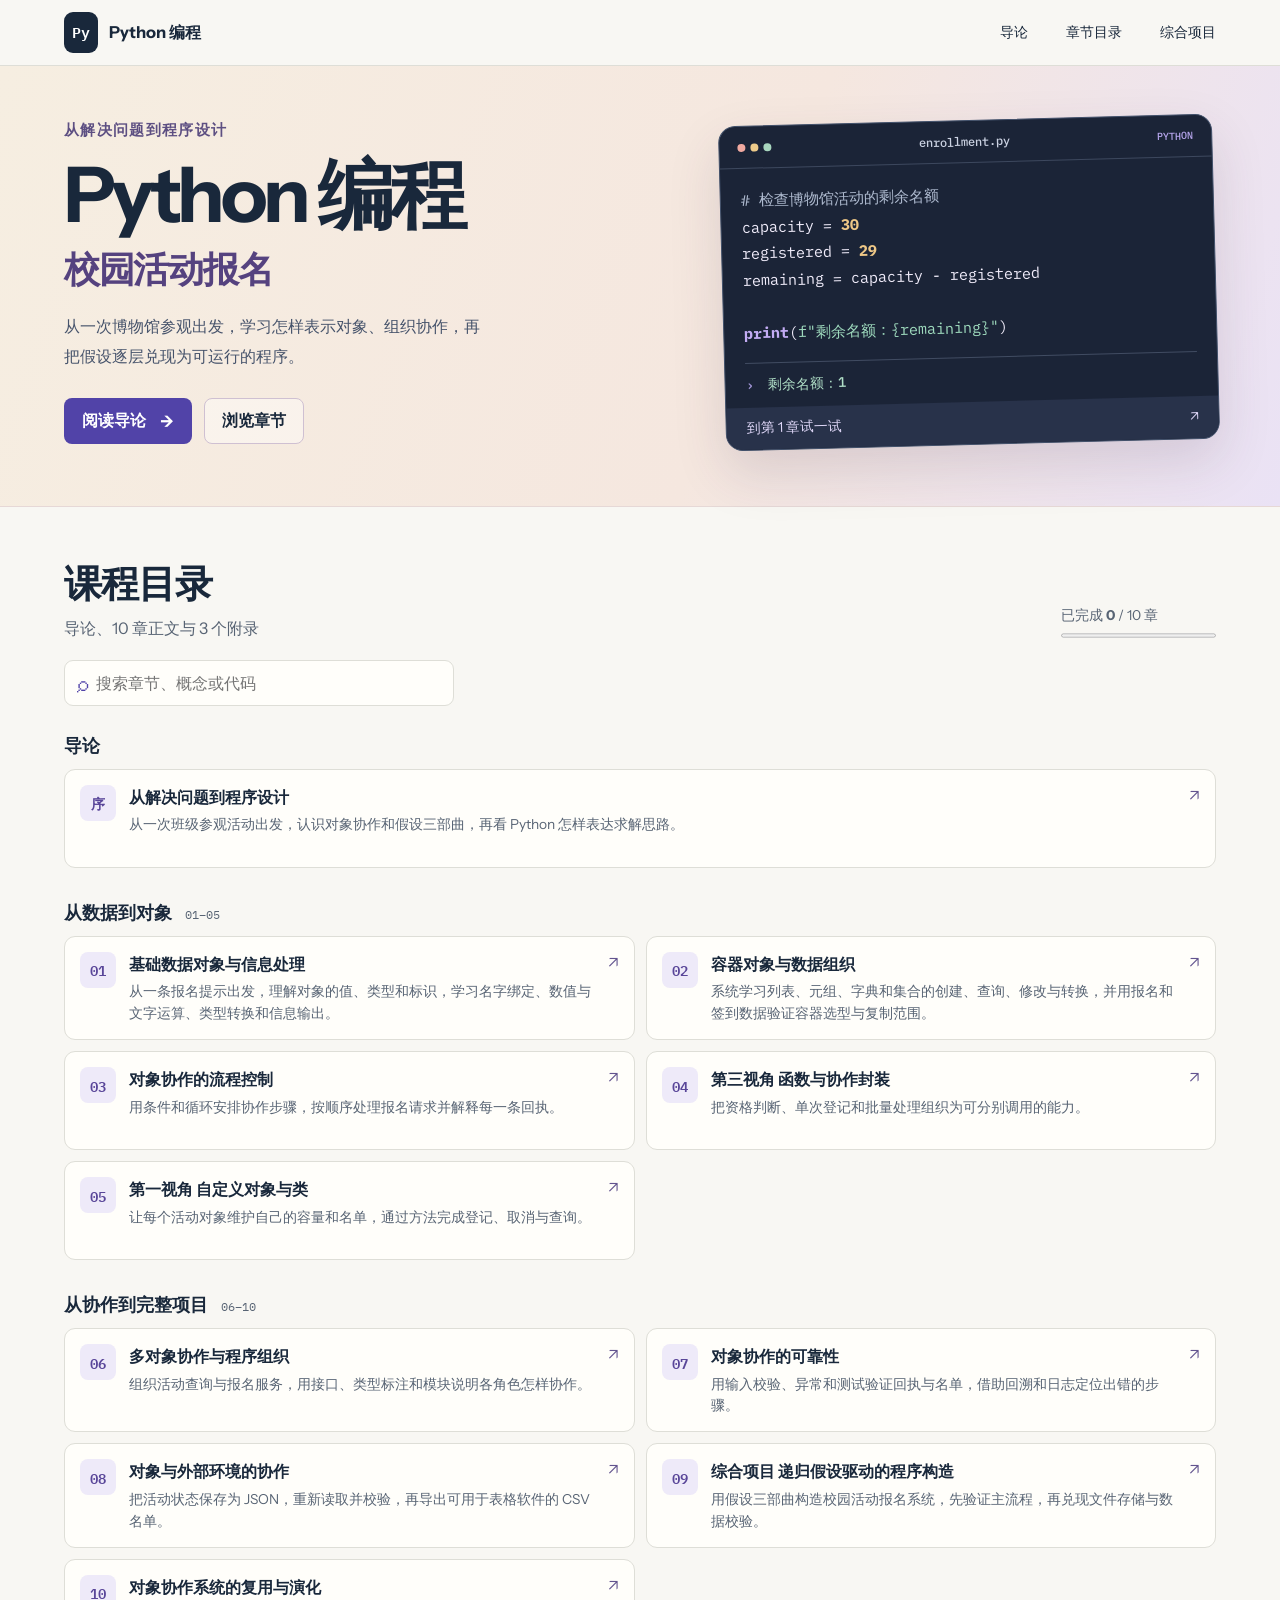
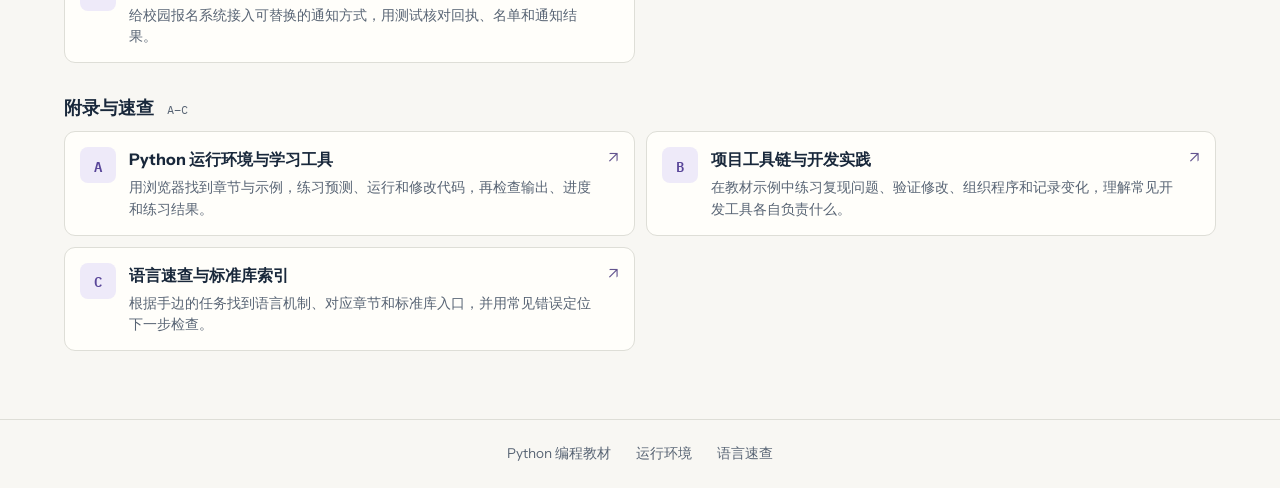
==== docs/index.html @ 1e1630b2 "在首页加入导论入口" ====
<!doctype html>
<html lang="zh-CN">
<head>
<meta charset="utf-8">
<meta name="viewport" content="width=device-width, initial-scale=1">
<meta name="color-scheme" content="light">
<meta name="description" content="以对象协作和假设三部曲为主线的 Python 编程教材。">
<title>Python 编程 · 从解决问题到程序设计</title>
<link rel="stylesheet" href="assets/style.css?v=a5fbf0c385da">
<script src="assets/site.js" defer></script>
</head>
<body class="home">
<a class="skip" href="#main">跳到正文</a>
<header class="topbar"><div class="top-inner">
<a class="brand" href="index.html"><span aria-hidden="true">Py</span> Python 编程</a>
<nav aria-label="主导航"><a href="chapter-00.html">导论</a><a href="index.html#catalog">章节目录</a><a href="chapter-09.html">综合项目</a></nav>
</div></header>

<main id="main">
<section class="hero">
 <div class="home-width hero-grid">
  <div>
   <p class="eyebrow">从解决问题到程序设计</p>
   <h1>Python 编程<span>校园活动报名</span></h1>
   <p class="hero-summary">从一次博物馆参观出发，学习怎样表示对象、组织协作，再把假设逐层兑现为可运行的程序。</p>
   <div class="hero-links"><a class="primary" href="chapter-00.html" data-resume>阅读导论 <span>→</span></a>
   <a class="secondary" href="#catalog">浏览章节</a></div>
  </div>
  <div class="terminal" aria-label="计算剩余名额的 Python 示例">
   <div class="terminal-bar"><span class="lights" aria-hidden="true"><i></i><i></i><i></i></span><span>enrollment.py</span><span>PYTHON</span></div>
   <div class="terminal-code"><pre><code><span class="code-comment"># 检查博物馆活动的剩余名额</span>
capacity = <b>30</b>
registered = <b>29</b>
remaining = capacity - registered

<strong>print</strong>(<em>f"剩余名额：{remaining}"</em>)</code></pre>
   <div class="terminal-output"><span>›</span> 剩余名额：1</div></div>
   <a href="chapter-01.html#section-10">到第 1 章试一试 <span>↗</span></a>
  </div>
 </div>
</section>
<section class="home-width catalog" id="catalog">
 <header class="catalog-head"><div><h2>课程目录</h2><p>导论、10 章正文与 3 个附录</p></div>
 <div class="progress" hidden><label for="course-progress">已完成 <b data-count>0</b> / 10 章</label>
 <progress id="course-progress" value="0" max="10"></progress></div></header>
 <label class="search" hidden><span aria-hidden="true">⌕</span><input type="search" placeholder="搜索章节、概念或代码" aria-label="搜索章节、概念或代码"></label>
 <p data-search-status role="status" hidden></p>
 <section class="catalog-group"><h3>导论</h3>
<a class="chapter-card" href="chapter-00.html" data-search="导论 导论 从解决问题到程序设计 从一次班级参观活动出发，认识对象协作和假设三部曲，再看 Python 怎样表达求解思路。  学习程序设计，是为了让计算机帮助我们解决问题。面对一项任务，人先确定目标、分析条件、想出办法。把这个办法写成计算机能够理解和执行的形式，就形成了程序。把求解思路转化为程序的过程，就是编程。  程序要告诉计算机处理什么信息、在什么条件下做什么、各项工作怎样衔接。理解这些需要，才能看出语言里的数据类型、判断、循环、函数和类各自解决什么问题。  ## 0.1 一次班级参观活动  ### 有了车辆，活动就能办成吗  一个班级准备组织 30 名同学去博物馆参观。组织者要统计参加人数、确认场馆预约、联系车辆和驾驶员，还要通知集合时间与地点。即使车已经订好，参加者没收到集合地点，活动也无法准时开始。先得到报名人数，才能提出座位需求。先确认预约和接送时间，才能发出最终通知。  从解决问题的角度看，世界由各种对象组成。要把活动办成，先找到合适的对象，再安排它们沟通协作。这里的“找到”也包括建立新的记录、制作工具或安排服务。  ```text 解决问题 = 找到合适的对象          + 安排对象之间的沟通协作 ```  ### 什么是对象  同学、驾驶员和车辆是对象，报名名单和行程表也可以作为对象处理。认识一个对象，可以问它提供什么信息、处于什么状态、能承担什么职责。车辆有座位数和可用状态，驾驶员能接送乘客，报名名单记录已确认参加的人。  对象需要描述到什么程度，取决于问题。组织一次参观时，可能只需记录车辆能坐几人。安排一个长期运营的车队时，还需要记录每辆车的位置和服务时间。  ### 从需要的结果反推对象  确定对象时，可以从最后要交出的结果往回问。要发参观通知，需要已经确认的时间与地点。时间来自场馆预约和接送安排，地点需要和驾驶员、参加者约定。只有把这些信息各自交给合适的角色，通知里的内容才有依据。  | 要得到的结果 | 需要哪些信息 | 可以交给谁 | | --- | --- | --- | | 确认有多少人出行 | 每位同学的报名结果 | 由报名记录保存，由组织者汇总 | | 确认车辆够用 | 人数、各车座位数和可用时段 | 向运输方取得安排，再由组织者核对 | | 完成点名 | 已确认的名单、到场反馈 | 由组织者按名单核对 |  可以把“报名记录”看作一种负责保存信息的对象，把驾驶员看作能执行接送的对象。对象的状态也会随工作发生改变，例如某人从“尚未确认”变为“已报名”。设计时要说明哪些事件会改变状态，以及状态改变后谁需要知道。  ### 沟通协作怎样发生  组织者询问同学是否参加，收到回复后汇总人数，再向运输方查询车辆。运输方反馈可用座位后，组织者就能决定是否需要调整安排。信息传递、工作请求和结果反馈把各个对象连接起来。描述协作时，要说明谁做什么、何时做、依据什么判断，以及得到结果后怎样继续。  一次询问通常包含需要传给对方的信息，以及希望对方交回的结果。比如向运输方查询时，需要给出人数和预约时间。得到的答复可能是可用车辆，也可能是时段不合适。前者可用来核对座位，后者则需要重新安排。先把结果如何推动下一步写出来，再决定由哪些对象完成具体工作。  ## 0.2 描述对象行为和协作的两种视角  ### 第一视角 从对象自身描述行为  从驾驶员的角度，可以把接送写成一个任务。四个编号步骤都属于这个任务。每个步骤的具体工作再缩进一级，异常反馈则属于执行接送时的条件分支。  ```text 任务：按约定完成乘客接送     1. 输入         1.1 接收集合地点、目的地、接送时间和乘客名单。     2. 处理：准备接送         2.1 检查车辆，确认行驶路线。     3. 处理：执行接送         3.1 按约定的时间和路线接送乘客。         3.2 如果途中出现异常：             3.2.1 及时向组织者反馈情况。     4. 输出结果         4.1 向组织者报告接送是否完成。 ```  这种从对象本身出发的描述叫第一视角。它关注对象收到哪些信息、怎样完成职责、交出什么结果。  ### 第三视角 从外部组织协作  从整个活动的角度，可以这样安排驾驶员、参加者和博物馆之间的配合。  ```text 任务：组织班级参观博物馆     1. 输入         1.1 收集同学的报名信息，取得场馆可预约时段。     2. 处理：确认车辆和参观时段         2.1 汇总报名名单，按人数向运输方查询座位。         2.2 如果座位不足，调整用车安排，再核对座位。         2.3 确认接送时间后，向博物馆确认预约。     3. 处理：通知并执行行程         3.1 向参加者通知集合时间和地点。         3.2 出发前按名单点名，请驾驶员按约定接送。         3.3 完成参观后再次点名，组织返程。     4. 输出结果         4.1 向班级报告参观和返程的完成情况。 ```  这种从外部使用对象能力、安排多个对象共同完成任务的描述叫第三视角。组织者需要知道驾驶员能否按时接送，以及如何取得确认。驾驶员则需要知道怎样完成接送。两种视角共同说明一项工作怎样办成。  ### 两种视角怎样对接  当组织者发出接送请求，整体安排只需说明交给驾驶员哪些信息、何时能得到确认。驾驶员负责检查车况、选择路线、报告完成情况。这两部分以同一项约定衔接。以后更换驾驶员，只要仍按同一约定提供接送和反馈，原来的活动安排就可以继续使用。  对象自身可以负责检查与自己有关的条件。例如，车辆的座位数由运输方确认。涉及多项条件的取舍则由组织者完成，例如比较预约时段、可用车辆和参加者的集合时间。看到一项工作时，可以先问它只涉及一个角色的职责，还是需要把几个角色的结果接起来。  ### 从生活中的求解到程序  如果让计算机协助报名和出行安排，需要描述名单、人数、时间和座位等对象，还要描述怎样检查名额、更新名单和生成通知。把这两部分写成计算机能执行的形式，就得到程序。本书把这种理解和构造程序的方式称为对象协作编程模型。  ```text 程序 = 对象 + 对象协作过程 ```  ## 0.3 假设三部曲  遇到一项暂时缺少的能力，只要眼下还用不到真实结果，就可以先大胆假设它可用。说清它会交回什么，再把预期结果交给后续步骤，先完成整体方案。等到需要真实结果时，再兑现假设。  ### 先排出参观日程  班级已经约好参观时段，车辆还没订好。组织者可以先用暂定的接送时间排日程，其他准备工作也就可以开始了。  ```text 任务：拟定班级参观日程     1. 输入：报名人数、场馆预约时段和用车要求。     2. 处理：先拟定日程         2.1 建立假设：能取得符合要求的接送服务，             并得到发车、到馆和返程时间。         2.2 使用假设：用暂定的发车时间安排集合，             再把到馆和返程时间与预约时段衔接，排出参观日程。     3. 处理：发正式通知前兑现假设         3.1 与运输方确认车辆和实际接送时间。         3.2 按确认的时间核对日程，必要时调整。     4. 输出结果：已确认的参观日程和接送安排。 ```  程序设计中的兑现也有几种做法。可以自己实现所需能力，请别人按约定实现，或使用语言及现有程序库提供的功能。无论用哪种做法，都要检查实际结果是否符合约定。  ### 什么时候应当兑现  “能得到合适的接送安排”是一个起点。把它写成可以检验的假设，还需要说明要提供什么条件、会交回什么信息。在这个例子里，提供报名人数和预约时段，得到暂定的发车、到馆和返程时间。用这些具体结果就能继续排出集合与参观日程。  日程草案允许暂定时间。准备发正式通知时，参加者将按通知行动，这时应拿到实际接送安排。如果运输方给出的到馆时间晚于预约时间，组织者就要重排日程，再决定是否能发布通知。程序也可以先用可预期的数据检查主流程，在结果需要保存或对外使用前验证真实的实现。  ### 兑现遇到新困难时再用一次三部曲  在步骤 3.1 确认用车时，如果一辆车坐不下全班、需要分乘两辆车，组织者就多了一项工作。可以把乘车分组作为子任务，用同样的方法处理。  ```text 子任务：确定乘车分组（步骤 3.1）     3.1.1 建立假设：能按车辆座位数，为两辆车各取得一份乘车名单。     3.1.2 使用假设：用两份暂定名单，分别拟定各车的接送安排。     3.1.3 兑现假设：分配乘客并核对座位，把确认的分组交回用车任务。 ```  分组落实后，组织者就能继续确认接送安排，再用确认的时间核对参观日程。把同一套方法用到子任务上，就是递归使用假设三部曲。  ## 0.4 用两条线索理解程序构造  对象协作模型帮助我们确定需要哪些对象、它们各自做什么，以及工作怎样衔接。假设三部曲帮助我们在某项能力暂时缺少时继续设计，并在适当的时候补上它。  在报名系统里，可以先约定能读到活动容量和报名名单，用这两项信息设计名额检查与登记流程。等到要处理真实记录时，可以借助 Python 标准库读取文件，再按约定交回数据。第 9 章会演示这个过程。  递归使用假设三部曲发生在设计过程中。递归函数则是运行中的函数再次调用自身。报名系统可以用前一种方式设计，再用普通调用和循环实现。  还可以用一条具体情形检查设计。例如，名单只剩一个名额，两条请求先后到达。第一条结果应当更新名单，第二条则要依据更新后的名单判断。能说出每一步取得什么、修改什么、交出什么，就可以进一步选用合适的语言机制。  ## 0.5 从描述需要出发认识 Python 的语言功能  ### 描述对象 从一个数据到一种角色  最先遇到的需要是表达信息。参加人数、票价、活动名称和报名是否成功具有不同含义。Python 提供整数、浮点数、布尔值和字符串来表示这些信息，也提供一种专门的值表示某项信息缺失。给对象绑定名字，便于在后续步骤中引用它。  记录多起来，就要把对象组织起来。列表适合按顺序保存名单，元组可以把固定的一组值放在一起，字典可以按学号查找成绩，集合便于判断成员和去重。选择哪种容器，取决于信息之间的关系和需要进行的操作。  活动、课程或订单有自己的状态和职责。Python 可以用类定义这类对象，用属性保存信息，用方法描述对象自身的行为。更大的结构由多个对象组合而成，例如订单包含多个商品条目。几个名字也可以指向同一个对象。理解这一点，有助于判断一处修改会怎样影响使用同一对象的其他地方。  ### 描述协作 从一次操作到完整流程  最简单的协作是取得信息、进行计算、请求某项工作，再使用它的结果。Python 用表达式和运算符描述计算，用属性访问和方法调用使用对象的信息与行为。普通函数可以从外部处理信息或组织多个对象协作。  任务遇到不同情形，就需要条件判断。比如报名已满时应拒绝新申请。任务要对一批对象重复处理，就需要循环和迭代。比如逐个核对名单。资格检查、费用结算和通知生成等工作会在多处用到，可以把它们写成独立的函数，约定接收什么、交回什么。  ### 组织、检验并扩展协作  对象和函数逐渐增多时，可以用模块和包组织相关能力，用接口约定说明各部分怎样配合。输入有误、文件打不开或外部服务暂时不可用时，可以用异常处理规定失败时的行为，再借助测试、调试和日志检验结果。文件读写、资源管理和数据交换格式则让程序能够与外部环境交换信息。  需要更换通知方式或增加活动类型时，可以用组合、继承、多态或协议复用和替换能力。需要同时等待多个外部操作时，还可以学习异步协作。各章会在出现相应需求后逐步引入这些工具。下面的章节安排把这些需求、语言机制和学习任务对应起来。  ### 从任务推导需要使用的工具  | 求解时的问题 | 需要表达的内容 | 教材中学习的能力 | | --- | --- | --- | | 数据有哪些，彼此是什么关系 | 单个量、顺序、按编号查找、成员关系 | 基础对象、名字、容器 | | 一条请求该怎么处理 | 先做什么，满足条件后做什么，何时结束 | 表达式、条件、循环 | | 哪些工作在别处也会用到 | 一项独立能力的输入、输出和影响 | 普通函数 | | 谁负责维持某项状态 | 对象应记住的信息及允许的修改 | 类、属性和方法 | | 几个对象怎样一起完成工作 | 请求内容、结果与失败行为 | 接口、模块、异常和测试 | | 关闭程序以后如何继续 | 外部记录的格式、读取及恢复规则 | 路径、文件和资源管理 | | 如何验证并更换某项能力 | 不同实现共同遵守的行为 | 综合项目、组合、协议和异步协作 |  这些问题可以反复出现。一个处理文本的短程序可能只要基础对象和函数。一个要保存名单、重新打开并发送通知的系统，还需要明确状态、资源和失败发生在哪里。任务的变化决定要增加哪些工具。  ## 0.6 怎样沿着这条线索学习  每章先提出一项实际任务，尝试用已有知识处理，找出还缺少的描述能力，再学习相应的 Python 功能，最后实现并检验结果。已有条件足以解决时，可以直接做。遇到暂时无法实现的能力，从第 1 章起就可以用假设三部曲推进。  校园活动报名是全书的贯穿案例。成绩统计、文本处理和费用结算等短案例帮助读者把同一种方法用到其他问题。阅读时，可以先用自然语言说出有哪些对象、各自负责什么、怎样传递信息，再看 Python 如何表达这些步骤。  ### 用一组结果检验自己的理解  先读案例里的任务和预期结果。中段讲到一个机制时，可以在独立例子里先预测输出，再在网页上运行。试着每次只改一个输入，观察是对象、状态、还是执行路径发生了变化。最后回到案例，解释为什么选用了这些对象和操作。  例如，学习“名额检查”时，可以分别想象只剩一个名额、没有名额和同一人再次报名。先写出预期回执和名单，再与示例结果核对。以后遇到借阅或预约任务，也可以照这个方式列出几种情形，看看已有的解法哪些能够直接使用。  ## 全书章节结构与教学安排  前两章表示和组织数据，第 3、4 章安排流程并封装处理能力，第 5、6 章构造对象并组织系统，第 7、8 章检验协作并使用外部资源，第 9、10 章完成和扩展一个综合项目。  ### 从数据到独立处理能力  - [第 1 章 基础数据对象与信息处理](01.md)。认识基础对象、名字绑定、运算和信息输出。用活动名称、人数和票价计算费用与剩余名额，生成一条报名提示。 - [第 2 章 容器对象与数据组织](02.md)。比较列表、元组、字典和集合的用途，理解引用、可变性与复制。为报名名单和活动配置选用合适的容器，验证修改时会影响哪些数据。 - [第 3 章 对象协作的流程控制](03.md)。用条件、循环和迭代表示协作步骤。批量处理报名请求，核对重复、满员和正常报名时的结果。 - [第 4 章 第三视角 函数与协作封装](04.md)。学习参数、返回值和函数作为对象的用法。把资格检查、单次登记与批量处理组织成可分别调用和检验的能力。  ### 从专属对象到可靠协作  - [第 5 章 第一视角 自定义对象与类](05.md)。学习类、实例、属性和方法。构造能维护容量与名单的活动对象，验证不同活动独立管理各自的状态。 - [第 6 章 多对象协作与程序组织](06.md)。学习对象组合、接口约定、类型标注和模块组织。划分活动、查询和报名服务的职责，并说明各部分如何交换信息。 - [第 7 章 对象协作的可靠性](07.md)。学习输入校验、异常、调试、测试和日志。为正常与失败情形编写检查，验证返回结果和报名状态。 - [第 8 章 对象与外部环境的协作](08.md)。学习路径、文件读写、资源管理及常见的数据交换格式。保存和恢复报名数据，并生成可在表格软件中打开的名单。  ### 构造并扩展完整系统  - [第 9 章 综合项目 递归假设驱动的程序构造](09.md)。明确目标与验收条件，先用内存中的记录验证主流程，再逐层兑现文件存储和数据检查的假设。交付能够运行和验证的校园活动报名系统。 - [第 10 章 对象协作系统的复用与演化](10.md)。学习用组合和协议替换能力，了解装饰器和异步协作。更换报名通知方式，再用测试检查原有报名规则。  按需查阅三个附录。第 1 章开始时可查[附录 A 运行环境与学习工具](A.md)。从函数和模块实践开始，可查[附录 B 项目工具链与开发实践](B.md)。遇到语言机制或标准库用法时，可查[附录 C 语言速查与标准库索引](C.md)。">
 <span class="chapter-num">序</span>
 <span class="chapter-info"><strong>从解决问题到程序设计</strong><span>从一次班级参观活动出发，认识对象协作和假设三部曲，再看 Python 怎样表达求解思路。</span></span>
 <span class="card-arrow" data-done="00" aria-hidden="true">↗</span>
</a></section>
<section class="catalog-group"><h3>从数据到对象 <small>01–05</small></h3><div>
<a class="chapter-card" href="chapter-01.html" data-search="第 1 章 基础数据对象与信息处理 从一条报名提示出发，理解对象的值、类型和标识，学习名字绑定、数值与文字运算、类型转换和信息输出。  ## 1.1 报名提示需要哪些信息  博物馆参观开放报名。活动最多容纳 30 人，目前有 28 人报名，每人门票 12.50 元。组织者要发布一条提示，让同学知道还剩几个名额，以及已报名同学的门票合计多少钱。  ```text 任务：生成活动报名提示     1. 输入         1.1 活动名称、容量、已报名人数和每人票价。     2. 处理         2.1 用容量减去已报名人数，得到剩余名额。         2.2 用已报名人数乘以每人票价，得到门票合计。         2.3 将名称、名额、金额和单位组织成一句话。     3. 输出         3.1 博物馆参观：剩余 2 个名额，门票合计 350.00 元。 ```  “28 人”和“学号 0028”看起来都有数字，却要做不同的工作。前者要参与计算，后者要保留原来的文字。票价要按分算清楚，输出时还要保留两位小数。把这些要求写清楚，才能为每项信息选择合适的对象和运算。  ## 1.2 对象有值、类型和标识  ### 三个问题分别问什么  Python 用对象表示程序中的数据。整数、字符串和布尔值都是对象。理解一个对象，可以分别问它的值是什么、属于什么类型、与另一处引用是否指向同一个对象。  | 要问的问题 | Python 中的观察方法 | 例子 | | --- | --- | --- | | 它表示什么值 | 显示或比较值 | `42 == 42.0` 为真 | | 它是什么类型 | `type(value)` | `42` 是整数，`&quot;42&quot;` 是字符串 | | 两处是否指向同一个对象 | `a is b`，也可观察 `id()` | `second = first` 后两处引用同一个对象 |  `type()` 返回实际类型对象。`isinstance()` 可以判断某对象是否属于一个类型或该类型的子类。`True` 的实际类型是 `bool`。由于 `bool` 是 `int` 的子类，`isinstance(True, int)` 也为真。选择数据时仍可根据含义把真假和数量分开表达。  ```python print(type(42).__name__, type(&quot;42&quot;).__name__) print(type(1.5).__name__, type(True).__name__, type(None).__name__) print(&quot;True 属于布尔类型&quot;, isinstance(True, bool)) print(&quot;True 也满足整数类型检查&quot;, isinstance(True, int)) ```  ### 标识和相等的关系  `id(obj)` 返回表示对象标识的整数。对象存续时标识保持稳定，同时存在的不同对象有不同标识。对象的存续结束后，标识可能被复用。用 `is` 直接判断标识关系，用 `==` 比较值。  ```python whole = 42 approximate = 42.0 same_reference = whole  print(&quot;数值相等&quot;, whole == approximate) print(&quot;整数和浮点数是同一对象&quot;, whole is approximate) print(&quot;两处引用同一整数&quot;, whole is same_reference) print(&quot;三个标识&quot;, id(whole), id(approximate), id(same_reference)) ```  观察第一行和第二行，可以看到“值相等”与“同一个对象”是两个问题。标识的具体数字由运行环境决定，只需核对第一、第三个标识相同。判断空值时常写 `result is None`，因为 `None` 是用来表示缺失的那个单一对象。[Python 官方文档的数据模型](https://docs.python.org/3.12/reference/datamodel.html#objects-values-and-types)  ## 1.3 数值、布尔值和缺失值  ### 按需要选择基础类型  | 类型 | 写法 | 典型任务 | | --- | --- | --- | | 整数 `int` | `42`、`-7`、`1_000` | 计数、序号、以分或厘米为单位的量 | | 浮点数 `float` | `1.5`、`2.5e3` | 测量、比例、允许近似的小数 | | 复数 `complex` | `2 + 3j` | 同时包含实部和虚部的计算 | | 布尔值 `bool` | `True`、`False` | 记录一项条件是否成立 | | 字符串 `str` | `&quot;Python&quot;`、`&quot;0042&quot;` | 文字和需要保留原样的编码 | | 字节序列 `bytes` | `b&quot;OK&quot;` | 文件和通信中的原始字节 | | 空值类型 `NoneType` | `None` | 结果尚未取得、某项数据缺失 |  整数可以写成十进制，也可以用 `0b`、`0o`、`0x` 开头写成二进制、八进制和十六进制。下划线可以分隔数字，方便阅读。`2.5e3` 表示 `2.5` 乘以 10 的三次方，写法中有小数点或指数时，这里得到的是浮点数。  ```python print(&quot;四种写法表示相同的整数&quot;, 42, 0b101010, 0o52, 0x2A) print(&quot;大数按位分组&quot;, 1_000_000) print(&quot;科学计数法&quot;, 2.5e3, 1.25e-2)  z = 3 + 4j print(&quot;实部和虚部&quot;, z.real, z.imag) print(&quot;与共轭复数相乘&quot;, z * (3 - 4j)) print(&quot;复数的模&quot;, abs(z)) ```  实部和虚部可以分别读取。复数支持加减乘除、求模和相等比较。比较 `&lt;`、`&gt;` 需要一种大小顺序，Python 的复数没有这种运算。  ### 浮点数为何出现微小误差  许多十进制小数在二进制浮点数中只能近似表示。近似值相加后，显示结果也可能与十进制心算不同。测量题可以事先确定允许的误差，用标准库的 `math.isclose()` 比较近似值。固定精度的金额或长度可以统一换成整数单位，再做加减乘除。  ```python from math import isclose  result = 0.1 + 0.2 print(&quot;浮点结果&quot;, result) print(&quot;直接判等&quot;, result == 0.3) print(&quot;按误差判断&quot;, isclose(result, 0.3)) print(&quot;以厘米计算&quot;, 10 + 20) ```  最后一行把 0.1 米和 0.2 米分别表示成 10 厘米和 20 厘米，求得 30 厘米。输出时可以再写成 0.30 米。控制显示的小数位数只影响生成的文字，原来的浮点对象仍是近似值。[Python 官方教程的浮点数说明](https://docs.python.org/3.12/tutorial/floatingpoint.html)  ### 真假、零和缺失分别表示什么  数值零、空字符串和 `None` 都可以在真假判断中被当作假，含义仍然不同。零可以是一条已取得的读数，空字符串可能是用户交来的空文本，`None` 可以表示还没有取得读数。字符串 `&quot;False&quot;` 和 `&quot;0&quot;` 含有字符，用 `bool()` 检查都为真。  ```python reading = 0 unmeasured = None  print(&quot;零与缺失的真值&quot;, bool(reading), bool(unmeasured)) print(&quot;零是否缺失&quot;, reading is None) print(&quot;未测量是否缺失&quot;, unmeasured is None) print(&quot;文字是否为空&quot;, bool(&quot;&quot;), bool(&quot;0&quot;), bool(&quot;False&quot;)) ```  如果题目要判断是否取得读数，应检查是否为 `None`。如果题目要判断读数是否大于零，应写数值比较。先用自然语言分清两项任务，再选表达式。  ## 1.4 字符串与字节序列  ### 用字符串表示文字  单引号和双引号都能写字符串。可以用一种引号包住含有另一种引号的文字，用反斜线写换行 `\n`、制表 `\t`、反斜线 `\\` 等字符。字符串有顺序，支持 `len()`、下标、切片和成员判断。  ```python label = &quot;站点：东站&quot; note = &#x27;他说：&quot;已完成。&quot;&#x27; lines = &quot;第一行\n第二行&quot;  print(&quot;字符数&quot;, len(label)) print(&quot;首尾字符&quot;, label[0], label[-1]) print(&quot;末尾的站名&quot;, label[-2:]) print(&quot;包含站名&quot;, &quot;东站&quot; in label) print(note) print(lines) ```  下标从 0 开始，负下标从末尾数。字符串的切片交出相应的文字片段。`&quot;东站&quot; in label` 查找的是连续的子串。字符串是不可变对象，若要更换其中的文字，可以用 `replace()` 生成替换后的结果。第 2 章会进一步解释序列的共同操作。  ### 字节和文字通过编码转换  `str` 处理文字，`bytes` 处理字节。把文字编码为字节时，要指定编码。接收字节后，用相同的编码解读，才有可能还原原来的文字。`b&quot;OK&quot;` 可以直接写出常见 ASCII 字节，汉字通常用 `encode()` 得到字节序列。  ```python text = &quot;东站&quot; data = text.encode(&quot;utf-8&quot;) print(&quot;文字的长度&quot;, len(text)) print(&quot;UTF-8 的字节数&quot;, len(data)) print(&quot;首字节的整数值&quot;, data[0]) print(&quot;还原文字&quot;, data.decode(&quot;utf-8&quot;)) ```  “东站”是两个字符。在 UTF-8 中，这两个字符共占六个字节。对字节序列做下标访问，会得到一个 0 到 255 的整数。第 8 章会用同样的编码知识读写文本文件。[Python 官方文档的文本与二进制序列](https://docs.python.org/3.12/library/stdtypes.html#text-sequence-type-str)  ## 1.5 名字怎样指向对象  ### 先求右边，再绑定左边  执行 `number = 7` 时，Python 先取得右边表示的对象，再让左边的名字引用它。`previous = number` 让两个名字暂时引用同一个对象。执行 `number = number + 1` 时，先用旧值求和，再把 `number` 重新绑定到结果。  ```python number = 7 previous = number print(&quot;初始时共享引用&quot;, number is previous)  number = number + 1 print(&quot;原来的值&quot;, previous) print(&quot;当前的值&quot;, number) print(&quot;现在共享引用&quot;, number is previous) ```  `previous` 仍指向 7。对整数而言，`number += 1` 同样计算结果并重新绑定。第 2 章会比较列表遇到 `+=` 时的行为。一个名字也可以先后指向不同类型的对象，`value = 7` 和 `value = &quot;7&quot;` 使用的是同一个名字，读到的值和可用的运算已经不同。  ### 名字应表达用途和单位  名字可以由字母、数字和下划线等合法字符组成，首字符不能是数字。大小写有区别，`Count` 和 `count` 是两个名字。`if`、`for` 等关键字有固定的语言用途。平时可以用小写单词和下划线连接，`distance_cm` 表示以厘米为单位的距离，`has_reading` 表示是否取得读数。  ```python distance_cm = 125 distance_m = distance_cm / 100 raw_code = &quot;0042&quot;  print(&quot;数值和单位&quot;, distance_cm, distance_m) print(&quot;编号保留原样&quot;, raw_code) ```  名字说明意图，类型由所引用的对象决定。给名字带上单位，有助于发现“以厘米计的距离”和“以米计的距离”混在同一个算式里的问题。  ## 1.6 表达式怎样计算出新对象  ### 算术运算和结果类型  表达式可以是一个字面量、一个名字，也可以由访问、调用和运算组成。每次求值会得到一个结果。例如，`10 - 3` 得到整数，`len(&quot;Python&quot;)` 得到文字的长度，`int(&quot;7&quot;)` 把数字文本转成整数。  | 运算 | 写法 | 结果或用途 | | --- | --- | --- | | 加减乘 | `7 + 2`、`7 - 2`、`7 * 2` | 两个整数得到整数 | | 真除法 | `7 / 2` | 整数相除也得到浮点数 `3.5` | | 向下取整除法 | `7 // 2` | 取不大于商的整数，这里为 `3` | | 余数 | `7 % 2` | 与整除配对，这里为 `1` | | 乘方 | `2 ** 3` | 求 2 的三次方 | | 一元符号 | `-value` | 取得相反数 |  对于整数 `a` 和非零整数 `b`，有 `a == (a // b) * b + a % b`。所以 `-7 // 2` 为 `-4`，余数是 `1`。这与把 `-3.5` 直接转成整数时向零截断不同。`divmod(a, b)` 可以同时取得商和余数。  ```python print(&quot;普通除法、整除、取余&quot;, 7 / 2, 7 // 2, 7 % 2) print(&quot;负数的整除和取余&quot;, -7 // 2, -7 % 2) print(&quot;同时取得商和余数&quot;, divmod(-7, 2)) print(&quot;向零截断&quot;, int(-3.5)) print(&quot;整数与浮点数相加&quot;, 2 + 1.5) ```  整数和浮点数混合做常见算术时会得到浮点数。例如 `2 + 1.5` 得到 `3.5`。`//` 的“取整”描述的是数值，包含浮点数时结果仍可为浮点数，例如 `7.0 // 2` 为 `3.0`。  ### 用优先级和括号说明分组  乘除、整除和取余优先于加减，乘方比乘除更早结合。连续乘方从右边结合。`-2 ** 2` 会先计算乘方，再取相反数。需要对负数底数乘方时写 `(-2) ** 2`。  ```python print(&quot;先乘后加&quot;, 2 + 3 * 4) print(&quot;改变分组&quot;, (2 + 3) * 4) print(&quot;连续乘方&quot;, 2 ** 3 ** 2) print(&quot;符号的位置&quot;, -2 ** 2, (-2) ** 2) ```  前两行得到 14 和 20，最后一行得到 -4 和 4。读长表达式时，可以把某一部分的结果先交给有意义的名字，再写下一步。这样读者容易看出每次运算在解决什么问题。[Python 官方文档的运算优先级](https://docs.python.org/3.12/reference/expressions.html#operator-precedence)  ### 用整数的位保存标志  整数还支持按位运算。`&amp;` 在对应位都为 1 时保留 1，`|` 在至少一位为 1 时保留 1，`^` 在两位不同时保留 1。`&lt;&lt;`、`&gt;&gt;` 移动二进制位，`~` 按位取反。比如用第一个二进制位表示可读，用第三个位表示可导出，可以在一个整数中同时记录两项权限。  ```python can_read = 0b001 can_edit = 0b010 can_export = 0b100  permissions = can_read | can_export print(&quot;组合后的二进制&quot;, bin(permissions)) print(&quot;可读&quot;, (permissions &amp; can_read) != 0) print(&quot;可编辑&quot;, (permissions &amp; can_edit) != 0) print(&quot;去掉可导出标志后的位&quot;, bin(permissions ^ can_export)) ```  最后一行用异或翻转已打开的导出位。如果不确定原位的状态，可以用 `permissions &amp; ~can_export` 清除该位。普通真假判断用 `and`、`or` 和 `not`，接下来会说明它们怎样求值。  ## 1.7 比较、真假和短路  ### 先分清在比较什么  | 需要判断 | 写法举例 | 结果 | | --- | --- | --- | | 值是否相等 | `amount == 42`、`amount != 42` | 按对象支持的相等规则比较 | | 是否在范围内 | `0 &lt;= score &lt;= 100` | 同时满足两边的比较 | | 是否是同一个对象 | `result is None`、`result is not None` | 比较标识 | | 是否包含一段文字 | `&quot;东站&quot; in title` | 查找子串 | | 多个条件怎样结合 | `ready and score &gt;= 60` | 先检查左侧，再决定是否检查右侧 |  整数和浮点数可以按数值比较。文字和数字比较相等时按各自的类型规则处理，`&quot;42&quot; == 42` 为假。字符串之间按字符顺序逐项比较，因此 `&quot;100&quot; &lt; &quot;20&quot;` 为真。若要按数值比较，从文本取得的数据需要先转换。  ```python score = 85  print(&quot;分数在范围内&quot;, 0 &lt;= score &lt;= 100) print(&quot;是否合格&quot;, score &gt;= 60) print(&quot;按字符比较&quot;, &quot;100&quot; &lt; &quot;20&quot;) print(&quot;按数值比较&quot;, int(&quot;100&quot;) &lt; int(&quot;20&quot;)) ```  ### and、or 和 not 怎样求值  `not x` 把 `x` 的真值反过来，得到布尔对象。`a and b` 在 `a` 为假时直接交出 `a`，否则求出并交出 `b`。`a or b` 在 `a` 为真时直接交出 `a`，否则求出并交出 `b`。能从左侧决定结果时，右侧就不再求值，这叫短路。  ```python reading = None print(&quot;取得正数读数&quot;, reading is not None and reading &gt; 0)  label = &quot;&quot; print(&quot;空标题使用默认文字&quot;, label or &quot;未命名&quot;) print(&quot;零也会触发 or 的右侧&quot;, 0 or 100) print(&quot;空标题的取反&quot;, not label) ```  第一行先确认读数存在，才会做大小比较。第二行用非空标题作为优先选择，标题为空时交出默认文字。零是有效值时，应根据是否缺失来选择默认值，例如检查 `reading is None`。优先级按比较和成员判断、`not`、`and`、`or` 的顺序，混合使用时可以用括号写清分组。  ## 1.8 文字处理与类型转换  ### 从一份文本得到可用的值  文本即使看起来像数字，仍然是字符串。先确认下一步需要哪种对象，再用相应的转换。整数转换要有整数字符串，带小数点的文本可以先用 `float()` 读成浮点数。对浮点数用 `int()` 会截去小数部分，是否允许丢掉小数要由任务决定。  | 操作 | 结果 | 常见边界 | | --- | --- | --- | | `int(&quot;42&quot;)` | 整数 `42` | `int(&quot;4.2&quot;)` 报 `ValueError` | | `int(-4.2)` | 整数 `-4` | 向零截断 | | `float(&quot;4.2&quot;)` | 浮点数 `4.2` | `float(&quot;四点二&quot;)` 报 `ValueError` | | `str(42)` | 字符串 `&quot;42&quot;` | 结果用于显示和拼接 | | `bool(&quot;False&quot;)` | `True` | 非空文字为真 | | `int(&quot;2A&quot;, 16)` | 整数 `42` | 第二个参数指定进制 |  ```python raw_text = &quot; 0042 &quot; cleaned = raw_text.strip() number = int(cleaned)  print(&quot;保留编码&quot;, cleaned) print(&quot;用文字拼接&quot;, cleaned + &quot;1&quot;) print(&quot;作为整数计算&quot;, number + 1) print(&quot;把结果变回文字&quot;, str(number + 1) + &quot; 个&quot;) ```  `cleaned` 仍保留两个前导零。`int(cleaned)` 得到数量 42，用于计算。转换后如果还要保留原样，应让原文本和转换值分别拥有自己的名字。收到不符合约定的文本时，先确认格式，再检查转换后的数值范围。第 7 章会处理失败路径。  ### 清理、查找和替换文字  | 常用操作 | 用途 | | --- | --- | | `text.strip()` | 取得去掉首尾空白的文字 | | `text.lower()`、`text.upper()` | 取得相应大小写的文字 | | `text.startswith(prefix)`、`text.endswith(suffix)` | 检查开头或结尾 | | `text.replace(old, new)` | 取得替换后的文字 | | `text.split(separator)` | 按分隔符拆成几段 | | `separator.join(parts)` | 用分隔符连接几段文字 |  ```python raw = &quot;  East-03  &quot; cleaned = raw.strip() updated = cleaned.lower().replace(&quot;-&quot;, &quot;/&quot;) parts = updated.split(&quot;/&quot;)  print(&quot;原文字&quot;, repr(raw)) print(&quot;清理后的文字&quot;, cleaned) print(&quot;是否以 east 开头&quot;, updated.startswith(&quot;east&quot;)) print(&quot;拆分后的各段&quot;, parts) print(&quot;换一种分隔&quot;, &quot; · &quot;.join(parts)) ```  原来的字符串仍可通过 `raw` 取得。上例每一步把新文字交给后续步骤使用。`split()` 返回列表，第 2 章会讲怎样读取它的各项。`repr()` 显示引号和必要的转义字符，便于检查首尾空白或换行。  ## 1.9 让结果成为可读的信息  ### print 接收对象，负责写出文字  `print()` 会把对象转换成文字，默认写入标准输出。在本网站，运行结果显示在代码框下方。多个对象默认用空格分隔，每次输出默认以换行结束。用 `sep` 选择分隔文字，用 `end` 选择末尾内容。  ```python name = &quot;东站&quot; score = 85  print(name, score, sep=&quot;：&quot;) print(&quot;分数&quot;, end=&quot;：&quot;) print(score)  text = &quot;甲\n乙&quot; print(str(text)) print(repr(text)) ```  第一组输出用 `sep` 在名称和分数之间放入冒号。第二组用 `end` 让分数接在提示文字后面。`str(text)` 把换行作为正常文字输出，`repr(text)` 把换行显示成可以观察的转义形式。整理用户提示时用清楚的文字，排查文本格式时可以查看表示形式。  ### 用格式化字符串安排字段  引号前写 `f`，花括号中的表达式会求值。冒号后可以写格式，指定进制、补零、位数或对齐。得到的结果是字符串，可以先保存，之后再决定何时输出。  | 写法 | 显示结果 | 用途 | | --- | --- | --- | | `f&quot;{5:02d}&quot;` | `&quot;05&quot;` | 整数不足两位时补零 | | `f&quot;{2.5:.2f}&quot;` | `&quot;2.50&quot;` | 显示两位小数 | | `f&quot;{12500:,}&quot;` | `&quot;12,500&quot;` | 对长数字分组 | | `f&quot;{0.375:.1%}&quot;` | `&quot;37.5%&quot;` | 显示比例 | | `f&quot;{value!r}&quot;` | 采用 `repr(value)` | 检查输入原样 |  ```python measured = 2.3456 quantity = 5 line = f&quot;第 {quantity:02d} 条 · {measured:.2f} 米&quot;  print(line) print(&quot;仍可用原值计算&quot;, measured * 2) print(f&quot;合格比例 {3 / 8:.1%}&quot;) ```  第一行会显示 `2.35`，第二行仍用 `2.3456` 计算。可以先保留数值，在最后一步决定小数位数和单位。需要从输入取得文字时，真实程序也可以调用 `input()`。网页示例用可编辑的变量给出输入，修改赋值行即可重复试验。[Python 官方教程的输入与输出](https://docs.python.org/3.12/tutorial/inputoutput.html)  ## 1.10 回到案例 生成并核对报名提示  ### 选择类型并标明每步的结果  | 信息或中间结果 | 类型和单位 | 这样选择的原因 | | --- | --- | --- | | 活动名称 | 字符串 | 需要直接出现在通知里 | | 容量、已报名、剩余 | 整数，单位为人 | 计数及相减 | | 票价、门票合计 | 整数，单位为分 | 精确计算到分 | | 提示中的金额与整条消息 | 字符串 | 金额需要两位小数，通知需要带单位 |  先约定收到的数量已经核对，报名人数在零到容量之间，票价为非负整数分。每人 12.50 元写成 1250 分，先用人数乘票价得到合计分数，再将 100 分换算为 1 元。算出来的元数和剩余分数一起组成金额文字。  ```python activity = &quot;博物馆参观&quot; capacity = 30 registered = 28 ticket_cents = 1250  remaining = capacity - registered total_cents = registered * ticket_cents yuan = total_cents // 100 cents = total_cents % 100  amount = f&quot;{yuan}.{cents:02d}&quot; message = f&quot;{activity}：剩余 {remaining} 个名额，门票合计 {amount} 元。&quot; print(message) ```  `remaining` 为 2，`total_cents` 为 35000，`yuan` 为 350，`cents` 为 0。`:02d` 将 0 显示成 `00`，所以通知里的金额是 `350.00`。这几项可以分别检查。若金额文字不合预期，先确认合计分数，再检查换算和格式。  ### 用几组输入检查任务  | 容量、已报名、票价 | 剩余名额 | 门票合计 | | --- | --- | --- | | 30 人、28 人、1250 分 | 2 | 350.00 元 | | 30 人、0 人、1250 分 | 30 | 0.00 元 | | 32 人、31 人、980 分 | 1 | 303.80 元 | | 32 人、32 人、980 分 | 0 | 313.60 元 |  如果门票尚未报价，可以先假设会取得一个以分为单位的票价。拿到暂定票价后，按同样的乘法和换算生成一条测试提示。正式报价到来时，确认单位和计价规则，替换票价再核对结果。接下来若还要查到每位报名者是谁，就需要组织多条记录。[第 2 章 容器对象与数据组织](02.md)  ## 练习  - 修改案例的容量、已报名人数和票价，分别重现表中 31 人和满员的情况。逐步写出合计分数、元数和分数。 - 执行 `registered = 28`、`old_count = registered`、`registered += 1`，预测两个名字的值及 `old_count is registered` 的结果。 - 把输入 `&quot; 0075 &quot;` 同时作为编号和数量处理。输出原编号，再输出数量增加 1 的结果。解释需要保留哪两个对象。 - 将 `8 / 3`、`8 // 3`、`8 % 3` 用于“每盒装 3 支笔”的题目。指出哪个结果表示装满的盒数、哪个结果表示剩下的笔数。  :::answer 31 人合计 30380 分，拆成 303 元和 80 分。32 人合计 31360 分，拆成 313 元和 60 分。剩余名额依次为 1 和 0。 old_count 仍指向 28，registered 指向 29。两个对象的标识不同，is 返回 False。 先用 strip() 得到保留前导零的字符串 &quot;0075&quot;，再用 int() 得到数量 75。编号输出 0075，数量加一输出 76。 8 // 3 得到 2 个整盒，8 % 3 得到 2 支余量。8 / 3 得到近似的普通商。 :::  :::quiz 设 registered 为整数 28，estimate 为浮点数 28.0。哪一项正确？ 两者的值相等，并且指向同一个对象。 两者的值相等，分别指向不同的对象。 两者的值不相等。 2 整数 28 和浮点数 28.0 的数值相等，type 显示它们的类型不同，is 判断得到 False。 :::">
 <span class="chapter-num">01</span>
 <span class="chapter-info"><strong>基础数据对象与信息处理</strong><span>从一条报名提示出发，理解对象的值、类型和标识，学习名字绑定、数值与文字运算、类型转换和信息输出。</span></span>
 <span class="card-arrow" data-done="01" aria-hidden="true">↗</span>
</a>
<a class="chapter-card" href="chapter-02.html" data-search="第 2 章 容器对象与数据组织 系统学习列表、元组、字典和集合的创建、查询、修改与转换，并用报名和签到数据验证容器选型与复制范围。  ## 2.1 一次活动需要组织哪些数据  第 1 章用活动名称、容量和人数生成了一条报名提示。到了签到现场，组织者拿到的是一条条报名和签到记录。他们需要按学号查姓名，也要核对谁还没到。更新班级或活动配置时，还需要保留修改前的数据。  ```text 任务：整理活动报名与签到数据     1. 输入         1.1 活动名称、容量 30、出发地和目的地。         1.2 三条报名记录，学号为 S01、S02、S03。         1.3 签到顺序为 S02、S01、S02。     2. 处理         2.1 根据学号查询报名记录，计算剩余名额。         2.2 保留签到的先后和重复记录，核对已到与未到的报名者。         2.3 在修改容量和班级前保留旧数据，检查哪些内容会跟着变化。     3. 输出         3.1 S02 的姓名、剩余名额、原始签到顺序和未签到名单。         3.2 当前数据和旧数据的比较结果。 ```  按学号查人、按顺序回看记录、判断一个人是否到场，需要保留的数据关系各不相同。先从 Python 的容器类型入手，分别看每种关系怎样表示、查询和修改。  ## 2.2 容器按什么关系组织对象  ### 序列、映射和集合  容器本身也是对象，有类型和标识。容器通过引用组织其他对象。比如 `[&quot;蓝&quot;, &quot;绿&quot;]` 是一个列表对象，它的两个位置分别引用两个字符串对象。容器还可以引用其他容器，形成一条记录、一个表格或多层数据。  | 类型 | 创建举例 | 保存的关系 | 查找方式 | 原地修改 | | --- | --- | --- | --- | --- | | 列表 `list` | `[&quot;蓝&quot;, &quot;绿&quot;, &quot;蓝&quot;]` | 有先后顺序，值可以重复 | 按下标读取，或按值查找 | 可以 | | 元组 `tuple` | `(3, 4)` | 有先后顺序，各位置的引用固定 | 按下标读取，或按值查找 | 不能增删或替换位置 | | 字典 `dict` | `{&quot;x&quot;: 3, &quot;y&quot;: 4}` | 一个键对应一个值，键唯一 | 按键读取 | 可以 | | 集合 `set` | `{&quot;蓝&quot;, &quot;绿&quot;}` | 记录唯一成员 | 判断成员是否存在 | 可以 |  列表和元组属于序列，字符串、字节序列也支持下标和切片。字典属于映射，键可以是字符串、整数或其他可哈希对象。同样写成 `data[0]`，对字典表示“查找键 0”，对列表和元组表示“取得第一项”。集合用来回答归属、交集和差集等问题。集合的遍历顺序没有保证。  ### 四种容器的共同操作  | 操作 | 怎样理解 | | --- | --- | | `len(obj)` | 统计容器中的项。对字典是键值对的数量。 | | `x in obj`、`x not in obj` | 检查某项是否存在。对字典检查的是键。 | | `bool(obj)` | 空容器为假，非空容器为真。 | | `a == b` | 比较内容。两个列表或两个元组须等长且各位置的值相等。字典比较键值对，集合比较成员。 | | `a is b` | 检查两个引用是否指向同一个对象。 |  ```python colors = [&quot;蓝&quot;, &quot;绿&quot;, &quot;蓝&quot;] by_code = {0: &quot;绿&quot;, 1: &quot;蓝&quot;} unique_colors = {&quot;蓝&quot;, &quot;绿&quot;}  print(&quot;按位置取&quot;, colors[0]) print(&quot;按键取&quot;, by_code[0]) print(&quot;字典里查键&quot;, 0 in by_code, &quot;蓝&quot; in by_code) print(&quot;字典里查值&quot;, &quot;蓝&quot; in by_code.values()) print(&quot;项数&quot;, len(colors), len(by_code), len(unique_colors)) print(&quot;空容器的真值&quot;, bool([]), bool(()), bool({}), bool(set())) ```  四种容器都可以逐项取数据。序列按位置，字典默认交出键，集合交出成员。第 3 章会用循环读取它们。这里先弄清每次取到的是什么对象。  ## 2.3 序列的下标、切片与运算  ### 取一项和取一段  下标从 0 开始，`seq[0]` 取第一项，`seq[-1]` 从末尾取最后一项。单个下标超出范围会产生 `IndexError`。切片写成 `seq[start:stop:step]`，从起点按步长取值，终点位置不包含在内。步长省略时是 1，负步长表示往回取，步长为零会产生 `ValueError`。省略起点时从取值方向的第一项开始，省略终点时可以取到另一端。  下表用 `values = [12, 7, 18, 7, 10]` 演示这些写法。  | 写法 | 取得的值 | 取值规则 | | --- | --- | --- | | `values[1]` | `7` | 取下标为 1 的元素 | | `values[-1]` | `10` | 取最后一个元素 | | `values[1:4]` | `[7, 18, 7]` | 取下标 1、2、3 | | `values[:2]` | `[12, 7]` | 从开头取到下标 2 之前 | | `values[-2:]` | `[7, 10]` | 从倒数第二项取到末尾 | | `values[::2]` | `[12, 18, 10]` | 每隔一项取一个 | | `values[::-1]` | `[10, 7, 18, 7, 12]` | 从末尾逐项向前取 | | `values[4:10]` | `[10]` | 只取落在序列范围内的部分 |  `values[1]` 交出一个整数，`values[1:2]` 交出一个只含一项的列表。列表切片创建新的外层列表，所选元素仍来自原列表。对元组做同样的切片，结果是元组。  ### 查询、连接和重复  `count(x)` 统计值 `x` 出现了几次，找不到时返回 0。`index(x)` 返回首次出现的位置，找不到时产生 `ValueError`。对同类型的列表或元组，`+` 把两个序列连接，`*` 按次数重复其中的元素引用。含有可变元素时，重复引用可能造成几处同时变化，稍后会做实验。  ```python values = [12, 7, 18, 7, 10] print(&quot;一项与一段&quot;, values[1], values[1:2]) print(&quot;正向和反向切片&quot;, values[1:4], values[::-1]) print(&quot;出现次数与首个位置&quot;, values.count(7), values.index(7)) print(&quot;连接&quot;, values + [20]) print(&quot;重复&quot;, (&quot;上&quot;, &quot;下&quot;) * 2) print(&quot;汇总&quot;, min(values), max(values), sum(values)) print(&quot;原列表&quot;, values) ```  对数值序列可以求和。求最大值、最小值和排序时，参与比较的值需要能确定先后。两个同类型的列表或元组也可以按顺序比较，先遇到的不同元素决定结果。例如 `[1, 9] &lt; [2, 0]` 为真，因为第一项已经决定大小。[Python 官方文档的序列通用操作](https://docs.python.org/3.12/library/stdtypes.html#common-sequence-operations)  ## 2.4 列表 按顺序保存和修改  ### 创建列表并增加元素  用 `[]` 创建空列表，用 `[12, 7]` 创建带初始元素的列表。`list(...)` 可以把能逐项取值的对象转换为列表，例如 `list(&quot;ABC&quot;)` 得到三个字符组成的列表。一个列表可以存放不同类型的对象。后续需要对每项执行同类计算时，宜让元素具有相同用途并符合运算要求。  | 操作 | 对列表的影响 | | --- | --- | | `items.append(x)` | 把 `x` 作为一个元素加在末尾 | | `items.extend(values)` | 逐项取出 `values` 中的值并追加 | | `items.insert(i, x)` | 在指定位置之前插入一项 | | `items[i] = x` | 替换指定位置的引用 | | `items[i:j] = values` | 用一组元素替换一段，替换前后的长度可以不同 |  ```python with_group = [&quot;蓝&quot;] with_group.append([&quot;绿&quot;, &quot;黄&quot;]) print(&quot;把一组当作一项&quot;, with_group, len(with_group))  flat = [&quot;蓝&quot;] flat.extend([&quot;绿&quot;, &quot;黄&quot;]) flat.insert(1, &quot;白&quot;) flat[1:3] = [&quot;紫&quot;] print(&quot;逐项加入后修改&quot;, flat, len(flat)) ```  第一份列表的第二项仍是列表，外层长度为 2。第二份列表在加入后有三个颜色，插入“白”后有四项，用一个元素替换中间两项后得到 `[&quot;蓝&quot;, &quot;紫&quot;, &quot;黄&quot;]`。看外层的元素形状，就能判断下一次下标访问会得到字符串还是列表。  ### 按位置或值删除  | 操作 | 删除依据 | 结果 | | --- | --- | --- | | `items.pop(i)` | 下标。省略时取最后一项。 | 返回被删除的元素 | | `items.remove(x)` | 值。删除第一项等于 `x` 的元素。 | 返回 `None` | | `del items[i]`、`del items[i:j]` | 下标或切片 | `del` 语句不返回值 | | `items.clear()` | 清空全部元素 | 返回 `None` |  `pop()` 在没有对应位置时产生 `IndexError`，例如对空列表取最后一项。`remove(x)` 在找不到该值时产生 `ValueError`。下例有两个相同的读数，可以观察按值删除时留下哪一个。  ```python readings = [18, 21, 18, 24, 26] readings.remove(18) print(&quot;删除第一个 18 后&quot;, readings) last = readings.pop() print(&quot;取走的末项&quot;, last) del readings[1:3] print(&quot;删除一段后&quot;, readings) ```  ### 原地排序与新排序结果  `items.sort()` 在原列表上调整顺序，返回 `None`。`sorted(items)` 交出排好序的新列表，也可以接受元组、集合等可迭代对象。二者都能用 `reverse=True` 改为降序，用 `key` 指定比较依据。例如 `key=len` 把求长度的能力交给排序。键相同时，原来靠前的元素仍靠前。  ```python words = [&quot;铅笔&quot;, &quot;尺&quot;, &quot;三角板&quot;, &quot;橡皮&quot;] ordered = sorted(words, key=len) print(&quot;按长度排出的新列表&quot;, ordered) print(&quot;排序前的列表&quot;, words)  returned = words.sort(key=len, reverse=True) print(&quot;原地降序&quot;, words) print(&quot;sort 的返回值&quot;, returned) ```  `items.reverse()` 直接颠倒现有顺序。`list(reversed(items))` 则可取得一份倒序的新列表。`append()`、`extend()`、`sort()` 和 `reverse()` 都在原对象上工作，因此调用后继续用原来的名字读取数据。需要一份可独立增删的外层列表时，用 `items.copy()`。[Python 官方教程的列表方法](https://docs.python.org/3.12/tutorial/datastructures.html#more-on-lists)  ### 顺序还决定先取哪一个对象  把新元素放到列表末尾，再用 `pop()` 取末尾，可以实现后进先出的栈。它适合保存还可以撤回的操作。最近放入的操作最先取出。  按到达顺序处理任务时，需要先进先出的队列。列表可以用 `append()` 和 `pop(0)` 表达这一规则。每次从列表开头取走一项，后面的元素位置都会移动。频繁从两端操作时，标准库的 `collections.deque` 更适合。它提供 `append()`、`appendleft()`、`pop()` 和 `popleft()`。  ```python from collections import deque  history = [&quot;打开文档&quot;, &quot;输入标题&quot;] history.append(&quot;修改标题&quot;) print(&quot;最先撤回&quot;, history.pop()) print(&quot;仍保留的操作&quot;, history)  queue = deque([&quot;第一个请求&quot;, &quot;第二个请求&quot;]) queue.append(&quot;第三个请求&quot;) print(&quot;最先处理&quot;, queue.popleft()) print(&quot;还有哪些请求&quot;, list(queue)) ```  两个例子都追加一项。栈从同一端取出，队列从另一端取出，因而“下一项”的含义不同。选择存储方式时，先确定需要保留的顺序和取出的规则。[Python 官方教程中的栈和队列](https://docs.python.org/3.12/tutorial/datastructures.html#using-lists-as-stacks)  ## 2.5 元组 固定一组值的位置  ### 创建、取值和解包  用 `()` 创建空元组，用 `(3, 4)` 表示一对坐标。只有一项时要保留逗号，`(3,)` 是元组，`(3)` 仍是整数。也可以用 `tuple([3, 4])` 创建元组。元组和列表一样支持下标、切片、`in`、`count()` 和 `index()`。  ```python point = (3, 4) x, y = point print(&quot;横纵坐标&quot;, x, y) print(&quot;一项的类型&quot;, type((3,)).__name__, type((3)).__name__)  stations = (&quot;起点&quot;, &quot;东站&quot;, &quot;西站&quot;, &quot;终点&quot;) first, *middle, last = stations print(&quot;首尾&quot;, first, last) print(&quot;中间的站点&quot;, middle) ```  解包把各位置的对象绑定给左边的名字。逐项解包要求名字和元素数量一致。带星号的名字接收剩余元素，得到列表。知道一组数据的固定含义时，可以用解包把它们赋给能说明用途的名字，例如 `x, y = point`。  ### 固定的是外层位置  元组创建后，位置数量及各位置引用的对象都固定。可以把一个坐标重新绑定到另一个元组。若元组中的一项是列表，还可以通过该位置取得列表，并修改列表内部的内容。  ```python point = (3, 4) previous = point point = (5, 4) print(&quot;新旧坐标&quot;, point, previous)  sample = (&quot;上午&quot;, [18, 20]) readings = sample[1] readings.append(21) print(&quot;元组内的列表&quot;, sample) print(&quot;引用仍指向同一个列表&quot;, sample[1] is readings) ```  固定结构的少量值适合用元组表示，例如横纵坐标。需要通过字段名识别含义时，可以用字典。元组也常用来组成一个复合键，例如用 `(行号, 列号)` 查找网格中的数据，这要求元组里的每一项都可哈希。[Python 官方教程的元组与序列](https://docs.python.org/3.12/tutorial/datastructures.html#tuples-and-sequences)  ## 2.6 字典 用键定位一个值  ### 创建键值关系  字典的每一项由键和值组成。用 `{}` 或 `dict()` 创建空字典，用 `{&quot;x&quot;: 3, &quot;y&quot;: 4}` 写出已有的键值对。`dict([(&quot;x&quot;, 3), (&quot;y&quot;, 4)])` 可以把一组二元记录转换成字典。每个键只对应一个当前值，向已有的键赋值时会替换它关联的对象。  | 操作 | 结果 | 对字典的影响 | | --- | --- | --- | | `d[key]` | 返回指定键的值，缺键时产生 `KeyError` | 读取 | | `key in d` | 判断键是否存在 | 读取 | | `d.get(key, default)` | 有键时返回对应值，缺键时返回默认值。省略默认值时用 `None`。 | 读取 | | `d[key] = value` | 为键建立或更新对应关系 | 新增或替换一项 | | `d.setdefault(key, default)` | 有键时返回对应值，缺键时插入并返回默认值 | 可能新增一项 |  ```python stock = {&quot;铅笔&quot;: 0, &quot;尺&quot;: None}  print(&quot;已有且为零&quot;, stock.get(&quot;铅笔&quot;, 99)) print(&quot;查尺和纸&quot;, stock.get(&quot;尺&quot;), stock.get(&quot;纸&quot;)) print(&quot;尺和纸是否存在&quot;, &quot;尺&quot; in stock, &quot;纸&quot; in stock)  print(&quot;缺键时取默认值&quot;, stock.get(&quot;纸&quot;, 5)) print(&quot;查询后的键&quot;, list(stock)) print(&quot;缺键时存入默认值&quot;, stock.setdefault(&quot;纸&quot;, 5)) print(&quot;再次尝试设置&quot;, stock.setdefault(&quot;纸&quot;, 10)) print(&quot;已有的 None 也保留&quot;, stock.setdefault(&quot;尺&quot;, 10)) print(&quot;当前字典&quot;, stock) ```  库存为零的“铅笔”仍在字典中。“尺”对应的值恰好是 `None`，“纸”起初没有对应项，直接用 `get()` 查找时两者都得到 `None`。用 `in` 可以区分这两种状态。`get()` 只做查询，`setdefault()` 在键缺失时会插入数据。  ### 用字典累计数量或聚合记录  某个键出现时，常要更新它对应的数据。计算每个词出现几次时，可以先用 `get(key, 0)` 取得已有次数，缺键时以 0 开始，再将加一后的结果写回。若想保留每项读数，就让每个站名对应一个列表，首次遇到时建立列表，后续把读数追加进去。  ```python counts = {} counts[&quot;红&quot;] = counts.get(&quot;红&quot;, 0) + 1 counts[&quot;蓝&quot;] = counts.get(&quot;蓝&quot;, 0) + 1 counts[&quot;红&quot;] = counts.get(&quot;红&quot;, 0) + 1 print(&quot;每种颜色出现几次&quot;, counts)  readings = {} readings.setdefault(&quot;东站&quot;, []).append(18) readings.setdefault(&quot;西站&quot;, []).append(20) readings.setdefault(&quot;东站&quot;, []).append(21) print(&quot;按站点保存读数&quot;, readings) print(&quot;两个站点的列表是同一个对象&quot;, readings[&quot;东站&quot;] is readings[&quot;西站&quot;]) ```  次数由整数表示，增加时替换相应键的值。读数由列表保存，增加时修改已有列表。各站第一次出现时分别取得一份新列表。第 3 章会用循环把这些步骤应用到一整批记录。  ### 批量更新、删除与读取视图  | 操作 | 用途 | | --- | --- | | `d.update(other)` | 把另一组键值对写入原字典，已有键采用新值 | | `d \| other` | 合并两个字典，得到新字典。两边都有的键取右侧的值。 | | `del d[key]` | 删除指定键值对。缺键时产生 `KeyError`。 | | `d.pop(key, default)` | 删除指定键并交出原值。缺键时交出默认值，省略默认值则产生 `KeyError`。 | | `d.popitem()` | 移除最后插入的一对键和值，并把它们作为元组交出。空字典会产生 `KeyError`。 | | `d.clear()` | 清空原字典 | | `d.copy()` | 新建一个含有相同键值引用的外层字典 | | `dict.fromkeys(keys, value)` | 创建新字典，让这些键初始关联到同一个值。省略值时使用 `None`。 |  `keys()`、`values()`、`items()` 分别提供键、值、键值对的视图。视图会反映原字典的变化。`list(d)` 和 `list(d.keys())` 可以记录取得列表时有哪些键。`list(d.items())` 会把当前的键值对装入列表，值若引用可变对象，内层内容仍可能共享。  ```python defaults = {&quot;颜色&quot;: &quot;白&quot;, &quot;高度&quot;: 10} changes = {&quot;高度&quot;: 12, &quot;宽度&quot;: 20}  key_view = defaults.keys() before = list(key_view) combined = defaults | changes print(&quot;合并结果&quot;, combined) print(&quot;合并时的原字典&quot;, defaults)  defaults.update(changes) print(&quot;当前的键和值&quot;, list(key_view), list(defaults.values())) print(&quot;原来的键列表&quot;, before) print(&quot;当前的键值对&quot;, list(defaults.items()))  removed = defaults.pop(&quot;宽度&quot;) print(&quot;删去的值&quot;, removed) print(&quot;再次查看键视图&quot;, list(key_view)) ```  字典按插入顺序提供键值对。更新“高度”后，它仍在原来的位置，新插入的“宽度”排在末尾。删掉一个键再插入，它会成为最后插入的键。字典之间用 `==` 比较键和相应的值，插入次序可以不同。[Python 官方文档的字典类型](https://docs.python.org/3.12/library/stdtypes.html#mapping-types-dict)  ### 哪些对象可以作为键  字典用键的散列值辅助定位，再用相等关系区分键。可哈希对象的散列值在其存续期间保持稳定。两个可哈希对象如果相等，它们的散列值也相同。散列值相同的两个对象仍可能有不同的值。集合对元素有同样的要求。  | 对象 | 能否用作键或集合成员 | | --- | --- | | 整数、布尔值、字符串 | 可以 | | `(3, 4)` | 可以，各项均可哈希 | | `(3, [4])` | 不可以，里面有列表 | | `list`、`dict`、`set` 的实例 | 不可以，这几类内置容器不可哈希 | | `frozenset` 的实例 | 可以，成员关系固定 |  ```python grid = {(1, 2): &quot;入口&quot;, (3, 4): &quot;出口&quot;} print(&quot;按两个坐标查找&quot;, grid[(3, 4)])  labels = {1: &quot;整数&quot;} labels[True] = &quot;已更新&quot; print(&quot;整数 1、浮点数 1.0 和 True&quot;, 1 == 1.0 == True) print(&quot;键的个数&quot;, len(labels)) print(&quot;用 1.0 查值&quot;, labels[1.0]) ```  上例中 `1`、`1.0` 与 `True` 彼此相等，所以访问的是同一个键所对应的值。设计编号时，可以让同类编号使用统一类型，避免不同含义的数据碰巧比较相等。字典的值可以引用列表或其他字典。[Python 官方术语表中的可哈希对象](https://docs.python.org/3.12/glossary.html#term-hashable)  ## 2.7 集合 去重、查归属和比较成员  ### 创建集合并维护成员  用 `{&quot;蓝&quot;, &quot;绿&quot;}` 写出有成员的集合。空集合用 `set()` 创建，`{}` 创建的是空字典。`set(values)` 接收可迭代对象，把其中相等的成员合并成一项。集合支持 `in` 和 `len()`，取成员时可以遍历或排序后显示。  | 操作 | 怎样改变集合 | | --- | --- | | `s.add(x)` | 加入一个成员，已存在时保持原样 | | `s.update(values)` | 逐项加入多个成员 | | `s.discard(x)` | 删除指定成员，已缺失时可以继续执行 | | `s.remove(x)` | 删除指定成员，缺失时产生 `KeyError` | | `s.pop()` | 删除并交出一个任意成员，空集合会产生 `KeyError` | | `s.clear()` | 清空集合 |  ```python colors = set([&quot;蓝&quot;, &quot;绿&quot;, &quot;蓝&quot;]) print(&quot;初始成员&quot;, sorted(colors)) colors.add(&quot;蓝&quot;) colors.update([&quot;白&quot;, &quot;黄&quot;]) colors.discard(&quot;黑&quot;) colors.remove(&quot;绿&quot;) print(&quot;更新后的成员&quot;, sorted(colors)) print(&quot;包含白色&quot;, &quot;白&quot; in colors) ```  再次加入“蓝”时，成员数没有变化。示例用 `sorted(colors)` 生成有固定显示顺序的列表，方便核对结果。  ### 用集合运算得到关系  | 关系 | 运算符和方法 | 得到的成员 | | --- | --- | --- | | 交集 | `a &amp; b`、`a.intersection(b)` | 两边都有 | | 并集 | `a \| b`、`a.union(b)` | 至少一边有 | | 差集 | `a - b`、`a.difference(b)` | 左边有，右边没有 | | 对称差 | `a ^ b`、`a.symmetric_difference(b)` | 恰好一边有 |  这些写法会交出新的集合结果。想在原集合上保留交集，可以用 `a.intersection_update(b)` 或 `a &amp;= b`。两个集合可以直接用运算符求交集。如果另一组数据是列表，可以先转成集合，也可以直接交给方法，例如 `a.intersection([&quot;蓝&quot;, &quot;黄&quot;])`。  ```python left = {&quot;蓝&quot;, &quot;绿&quot;, &quot;白&quot;} right = {&quot;绿&quot;, &quot;黄&quot;}  print(&quot;交集&quot;, sorted(left &amp; right)) print(&quot;并集&quot;, sorted(left | right)) print(&quot;左边独有&quot;, sorted(left - right)) print(&quot;右边独有&quot;, sorted(right - left)) print(&quot;只出现于一边&quot;, sorted(left ^ right)) print(&quot;用列表求交集&quot;, sorted(left.intersection([&quot;蓝&quot;, &quot;黄&quot;]))) print(&quot;子集&quot;, {&quot;绿&quot;} &lt;= left) print(&quot;自己是否为自己的子集和真子集&quot;, left &lt;= left, left &lt; left) print(&quot;两边是否没有共同成员&quot;, left.isdisjoint(right)) ```  差集的方向决定保留哪一侧的成员。`a &lt;= b` 检查 `a` 的成员是否都在 `b` 中，相等时也成立。`a &lt; b` 还要求 `b` 有额外成员。`a &gt;= b` 则检查 `a` 是否包含 `b` 的全部成员。`a.isdisjoint(b)` 在两者没有交集时为真。  ### 用不可变集合表示固定的成员组合  `frozenset()` 创建不可变集合，可以做成员判断和集合运算，也可以作为字典的键。下面用颜色的成员组合查找配色方案。两次创建时给出的顺序不同，组成的集合仍相等。  ```python palettes = {frozenset([&quot;蓝&quot;, &quot;绿&quot;]): &quot;方案一&quot;} selected = frozenset([&quot;绿&quot;, &quot;蓝&quot;]) print(&quot;选中的配色&quot;, palettes[selected]) ```  [Python 官方文档的集合类型](https://docs.python.org/3.12/library/stdtypes.html#set-types-set-frozenset)  ## 2.8 组合容器与转换数据  ### 每一层保存一种关系  同一份数据常需要同时使用多种容器。例如用站名查站点，用一对坐标表示位置，用列表保留读数的先后。读取嵌套数据时，可以把每一步的结果先绑定给一个有含义的名字，再继续查询下一层。  ```python stations = {     &quot;东站&quot;: {&quot;position&quot;: (3, 4), &quot;readings&quot;: [18, 21]},     &quot;西站&quot;: {&quot;position&quot;: (7, 2), &quot;readings&quot;: [19]}, }  east = stations[&quot;东站&quot;] x, y = east[&quot;position&quot;] readings = east[&quot;readings&quot;] print(&quot;东站坐标&quot;, x, y) print(&quot;东站最近一次读数&quot;, readings[-1]) print(&quot;东站读数条数&quot;, len(readings)) print(&quot;站点数量&quot;, len(stations)) ```  `stations` 的值是记录字典，`east[&quot;readings&quot;]` 的值是列表，`readings[-1]` 交出一个整数。数据量可以从记录本身推导，例如每次用 `len(readings)` 得到当前条数。这样增加一条读数后，统计就有同一份数据可依据。  ### 转换时明确保留哪些信息  | 转换 | 保留的信息 | | --- | --- | | `list(seq)`、`tuple(seq)` | 元素及原来的先后顺序 | | `set(seq)` | 唯一成员。原顺序和重复次数不再保存。 | | `list(d)` 或 `set(d)` | 字典的键。列表保留键的插入顺序，集合用于成员运算。 | | `list(d.items())` | 一组键值对，每一对是一个二元组 | | `dict(pairs)` | 二元记录中的键值关系。键重复时采用后来读到的值。 | | `list(dict.fromkeys(seq))` | 去掉重复值，按第一次出现的顺序保留各项。元素须可哈希。 |  ```python codes = [&quot;B&quot;, &quot;A&quot;, &quot;B&quot;, &quot;C&quot;] print(&quot;固定一组值&quot;, tuple(codes)) print(&quot;只看成员&quot;, sorted(set(codes))) print(&quot;按首次出现顺序去重&quot;, list(dict.fromkeys(codes)))  pairs = [(&quot;东&quot;, 18), (&quot;西&quot;, 21), (&quot;东&quot;, 20)] by_station = dict(pairs) print(&quot;按站点查最新值&quot;, by_station[&quot;东&quot;]) print(&quot;键值对&quot;, list(by_station.items())) ```  选择转换时，可以先写下需要保留的关系。例如只核对成员时可用集合，需要去重后仍按首次出现的顺序展示时可用字典保留次序。把列表转成元组只改变外层组织方式，里面的对象仍可能是可变的。  也可以看哪项查询最频繁。已知位置时，列表和元组可以直接按下标读取。按值检查成员时，列表和元组逐项比较，找到匹配项或查到末尾才结束。经常按编号查记录，或者反复判断某个成员是否存在，可以分别用字典和集合，让 Python 按散列值定位。  ### 判断派生结果要保存到什么时候  从原始记录可以计算出多种结果。例如原始读数有先后顺序，排序后的列表用于查阅，去重后的集合用于检查出现过哪些值。每种结果的用途不同。若原始记录后来增加一项，可以重新得到当前的排序和集合。若要比较“更新前后”，则应在更新前保留相应结果。  ```python measurements = [21, 18, 21] ordered_before = sorted(measurements) unique_before = set(measurements)  measurements.append(20) print(&quot;更新前的排序结果&quot;, ordered_before) print(&quot;当前的排序结果&quot;, sorted(measurements)) print(&quot;新增的取值&quot;, sorted(set(measurements) - unique_before)) ```  这里的元素都是整数，排序结果和集合保留了计算时的内容。列表中如果存放字典，排序后的新列表仍引用那些字典。是否得到可独立使用的历史记录，还要看元素是否共享。  ## 2.9 可变性、共享引用与复制  ### 区分重新绑定与原地修改  `alias = original` 让两个名字指向同一个对象。执行 `original.append(x)` 会修改这个列表，经由 `alias` 也能看到新元素。执行 `original = original + [x]` 则先生成一个新列表，再让 `original` 指向它。`alias` 仍指向原先的列表。  ```python numbers = [10] alias = numbers  numbers += [20] print(&quot;原地追加后&quot;, numbers, alias, numbers is alias)  numbers = numbers + [30] print(&quot;重新绑定后&quot;, numbers, alias, numbers is alias) ```  这里列表的 `+=` 原地扩展列表。元组是不可变的，用 `+=` 连接元组时会将左侧的名字重新绑定到连接结果。判断其他写法时，先确定它作用于名字、容器的某个位置，还是该位置引用的对象。例如 `rows[0] = [9]` 更换第一项的引用，`rows[0].append(9)` 修改第一项所引用的列表。  ### 复制外层，还是同时复制内层  | 写法 | 外层容器 | 与原容器的内层关系 | | --- | --- | --- | | `alias = original` | 同一个外层对象 | 仍通过同一对象访问成员 | | `shallow = original.copy()` | 新的外层对象 | 保留对原成员的引用 | | `saved = deepcopy(original)` | 对本例会创建新的外层对象 | 嵌套的可变容器也会复制 |  列表、字典和集合的 `copy()` 都做浅复制。列表也可以用 `original[:]` 浅复制。标准库 `copy` 模块提供 `copy()` 和 `deepcopy()`。深复制会递归处理嵌套对象，例如为下面的字典创建副本。不可变的字符串和整数可以继续共享。  ```python from copy import deepcopy  original = [{&quot;value&quot;: 1}] alias = original shallow = original.copy() saved = deepcopy(original)  print(&quot;刚复制时内容相等&quot;, original == shallow == saved) print(&quot;共享外层&quot;, alias is original, shallow is original, saved is original) print(&quot;共享第一项&quot;, shallow[0] is original[0], saved[0] is original[0])  original.append({&quot;value&quot;: 2}) original[0][&quot;value&quot;] = 9  print(&quot;三处列表的长度&quot;, len(alias), len(shallow), len(saved)) print(&quot;三处第一项的值&quot;, alias[0][&quot;value&quot;], shallow[0][&quot;value&quot;], saved[0][&quot;value&quot;]) ```  浅副本的外层列表独立，所以追加后仍只有一项。浅副本与原列表的第一项引用同一个字典，因此两处的值都变为 9。深副本保留了修改前的长度和第一项的值。  复制前可以先指出将要修改哪一层。如果只换外层元素或增删键，浅复制已经能保留旧外层。如果只想为第一项保留独立的字典，可以先做 `saved = original.copy()`，再执行 `saved[0] = original[0].copy()`。需要同时保留多层嵌套的可变数据时，可用深复制。[Python 官方文档的浅复制与深复制](https://docs.python.org/3.12/library/copy.html)  ### 同一对象可能出现在多个位置  `[[0, 0]] * 2` 重复的是对同一个列表的引用。修改一行，就会在两个位置看到同一份内容。要让每行可以单独修改，可以分别创建行列表。`dict.fromkeys(keys, [])` 同样会让多个键引用同一个列表，分别写出每个键的初始列表即可避免这种共享。  ```python shared_rows = [[0, 0]] * 2 shared_rows[0][1] = 9 print(&quot;重复引用的两行&quot;, shared_rows)  separate_rows = [[0, 0], [0, 0]] separate_rows[0][1] = 9 print(&quot;分别创建的两行&quot;, separate_rows)  groups = dict.fromkeys([&quot;甲&quot;, &quot;乙&quot;], []) groups[&quot;甲&quot;].append(&quot;读数 1&quot;) print(&quot;两个键指向同一列表&quot;, groups)  groups = {&quot;甲&quot;: [], &quot;乙&quot;: []} groups[&quot;甲&quot;].append(&quot;读数 1&quot;) print(&quot;每个键有自己的列表&quot;, groups) ```  `deepcopy()` 会记录已经复制的对象。若原结构中的两处引用同一行，深副本中的两处仍会引用同一份新行。需要各行独立时，创建数据时就要为每行分别建立对象。  ### 只复制将要编辑的层  如果程序只要编辑一组测量记录中的“东站”，可以复制外层字典和东站的列表。西站的数据在两份结构中仍由同一个列表表示。这样能明确说明哪些状态由新结构独立维护。  ```python original = {&quot;东站&quot;: [18, 20], &quot;西站&quot;: [22]} revised = original.copy() revised[&quot;东站&quot;] = original[&quot;东站&quot;].copy()  revised[&quot;东站&quot;].append(21) print(&quot;原来的东站读数&quot;, original[&quot;东站&quot;]) print(&quot;更新后的东站读数&quot;, revised[&quot;东站&quot;]) print(&quot;东站列表共享&quot;, original[&quot;东站&quot;] is revised[&quot;东站&quot;]) print(&quot;西站列表共享&quot;, original[&quot;西站&quot;] is revised[&quot;西站&quot;]) ```  这种复制方式的前提是接下来只独立更新东站。若西站也会改动，就要同样复制西站，或按实际需要做深复制。选择之前可以沿访问路径说出被修改的是哪一个对象，判断还有哪些地方引用它。  ## 2.10 回到案例 组织报名和签到数据  ### 为每种数据关系选择容器  | 要做的事 | 选择 | 保留的数据关系 | | --- | --- | --- | | 读取活动名称、容量和路线 | 配置字典 | 根据字段名取值 | | 识别出发地与目的地 | 路线元组 | 两个位置分别表示起点、终点 | | 按学号查姓名和班级 | 报名字典，值也是字典 | 由学号找到记录，再按字段名查找 | | 回看签到原始记录 | 签到列表 | 保留先后与重复 | | 核对成员 | 从名单和签到记录取得集合 | 通过交集和差集确定到场、缺席和未报名的学号 |  报名人数从报名记录的数量计算。签到记录只要有更新，就能从原始列表再次计算出现过的学号。两项统计分别以自己的原始记录为依据。  ```python activity = {     &quot;name&quot;: &quot;博物馆参观&quot;,     &quot;capacity&quot;: 30,     &quot;route&quot;: (&quot;教学楼&quot;, &quot;博物馆&quot;), } registrations = {     &quot;S01&quot;: {&quot;name&quot;: &quot;林同学&quot;, &quot;group&quot;: &quot;一班&quot;},     &quot;S02&quot;: {&quot;name&quot;: &quot;周同学&quot;, &quot;group&quot;: &quot;二班&quot;},     &quot;S03&quot;: {&quot;name&quot;: &quot;吴同学&quot;, &quot;group&quot;: &quot;一班&quot;}, } arrival_order = [&quot;S02&quot;, &quot;S01&quot;, &quot;S02&quot;]  departure, destination = activity[&quot;route&quot;] enrolled_ids = set(registrations) scanned_ids = set(arrival_order) present = enrolled_ids &amp; scanned_ids missing = enrolled_ids - scanned_ids unregistered = scanned_ids - enrolled_ids  print(&quot;活动&quot;, activity[&quot;name&quot;]) print(&quot;路线&quot;, departure, &quot;→&quot;, destination) print(&quot;剩余名额&quot;, activity[&quot;capacity&quot;] - len(registrations)) print(&quot;S02 姓名&quot;, registrations[&quot;S02&quot;][&quot;name&quot;]) print(&quot;原始签到记录&quot;, arrival_order) print(&quot;已到的报名者&quot;, sorted(present)) print(&quot;未签到的报名者&quot;, sorted(missing)) print(&quot;签到但未报名&quot;, sorted(unregistered)) ```  运行后会查到 S02 是周同学，还剩 27 个名额。原始记录保留两次 S02，已到的报名者只有 S01 和 S02，未签到的是 S03。报名者集合减去签到集合用于找缺席者，反过来做差可找到未报名却有签到记录的人。  ### 验证配置和名单的复制范围  活动配置的容量是整数，路线是由字符串组成的元组。浅复制可以保留调整容量前的配置。报名记录有两层字典。新增学号改变外层，编辑班级改变内层，因此要分别观察共享引用、浅副本和深副本。  ```python from copy import deepcopy  activity = {&quot;name&quot;: &quot;博物馆参观&quot;, &quot;capacity&quot;: 30, &quot;route&quot;: (&quot;教学楼&quot;, &quot;博物馆&quot;)} old_config = activity.copy() activity[&quot;capacity&quot;] = 32 print(&quot;容量变更前后&quot;, old_config[&quot;capacity&quot;], activity[&quot;capacity&quot;])  registrations = {     &quot;S01&quot;: {&quot;name&quot;: &quot;林同学&quot;, &quot;group&quot;: &quot;一班&quot;},     &quot;S02&quot;: {&quot;name&quot;: &quot;周同学&quot;, &quot;group&quot;: &quot;二班&quot;},     &quot;S03&quot;: {&quot;name&quot;: &quot;吴同学&quot;, &quot;group&quot;: &quot;一班&quot;}, } shared = registrations shallow = registrations.copy() saved = deepcopy(registrations)  registrations[&quot;S04&quot;] = {&quot;name&quot;: &quot;陈同学&quot;, &quot;group&quot;: &quot;二班&quot;} registrations[&quot;S01&quot;][&quot;group&quot;] = &quot;二班&quot;  print(&quot;共享、浅复制、深复制的人数&quot;, len(shared), len(shallow), len(saved)) print(&quot;S01 的班级&quot;, shared[&quot;S01&quot;][&quot;group&quot;], shallow[&quot;S01&quot;][&quot;group&quot;], saved[&quot;S01&quot;][&quot;group&quot;]) ```  | 修改后核对 | 共享引用 `shared` | 浅复制 `shallow` | 深复制 `saved` | | --- | --- | --- | --- | | 新增 S04 后的人数 | 4 | 3 | 3 | | 修改 S01 后看到的班级 | 二班 | 二班 | 一班 |  只想保留原来的学号顺序时，可以用 `list(registrations)` 取出键列表。需要同时保存原班级时，要复制到报名记录这一层。接下来若收到一个新学号，程序还要先检查它是否重复、是否有空位，再决定是否更新字典。[第 3 章 对象协作的流程控制](03.md)  ## 练习  - 对 `colors = [&quot;蓝&quot;]` 分别试用 `append([&quot;绿&quot;, &quot;黄&quot;])` 和 `extend([&quot;绿&quot;, &quot;黄&quot;])`。预测两种结果的长度，以及取第二项时得到什么类型。 - 把案例的签到顺序改成 S02、S03、S02、S04。预测原始顺序、已到、未签到和未报名这四项输出。 - 在案例的复制示例中，改用 `registrations[&quot;S01&quot;] = {&quot;name&quot;: &quot;林同学&quot;, &quot;group&quot;: &quot;二班&quot;}` 替换修改班级的一行。比较三个引用下 S01 的班级，说明改变的是哪一层。 - 先预测 `list(dict.fromkeys([&quot;B&quot;, &quot;A&quot;, &quot;B&quot;, &quot;C&quot;]))` 的结果，再与 `sorted(set([&quot;B&quot;, &quot;A&quot;, &quot;B&quot;, &quot;C&quot;]))` 比较。两者各依据什么次序？ - 图书角要按书号查书名，保留借阅请求的到达顺序，并比较两天来过的读者。为三项任务分别选择容器，说明要保留哪种关系。  :::answer 使用 append 后长度为 2，第二项是列表 [&quot;绿&quot;, &quot;黄&quot;]。使用 extend 后长度为 3，第二项是字符串“绿”。 改动签到顺序后，原始列表保留两次 S02。已到的报名者是 S02 和 S03，未签到的是 S01，签到但未报名的是 S04。 赋新字典给 S01 会替换外层字典中的一个引用。共享引用中 S01 是二班，浅副本与深副本中都是一班。 前者得到 [&quot;B&quot;, &quot;A&quot;, &quot;C&quot;]，沿用各值首次出现的顺序。后者得到 [&quot;A&quot;, &quot;B&quot;, &quot;C&quot;]，按字符串的大小排序。 可以用字典按书号查书名，用列表保留到达次序和重复请求，分别用集合保存每天来过的读者。交集可以找出两天都来的人。 :::  :::quiz 执行 shallow = original.copy() 后，哪项操作会使浅副本也看到变化？ 向原列表末尾增加一个新的字典 修改原列表和副本共同引用的字典里的某个值 将原列表中的某个位置替换为新字典 2 浅复制新建外层列表，内层字典仍被原列表和副本共同引用。修改该字典时，两处都能看到更新。 :::">
 <span class="chapter-num">02</span>
 <span class="chapter-info"><strong>容器对象与数据组织</strong><span>系统学习列表、元组、字典和集合的创建、查询、修改与转换，并用报名和签到数据验证容器选型与复制范围。</span></span>
 <span class="card-arrow" data-done="02" aria-hidden="true">↗</span>
</a>
<a class="chapter-card" href="chapter-03.html" data-search="第 3 章 对象协作的流程控制 用条件和循环安排协作步骤，按顺序处理报名请求并解释每一条回执。  ## 3.1 一批报名请求怎样逐条处理  第 2 章已经选好保存活动配置和名单的容器。现在活动开放报名，程序收到一批有先后顺序的学号。组织者需要为每条请求给出回执，也需要知道整批处理完后谁进入了名单。  - 输入是一场容量为 2 的活动、一份空名单，以及依次到达的请求 `S01`、空白、`S02`、`S03`、`S01`。 - 处理时先去掉学号首尾空白，再依次检查空学号、重复、满员。满足登记条件时才更新名单。 - 输出应有五条回执。最后一次请求到达时，名单既已满又包含 `S01`，按本活动的规则应回执“重复”。  如果只有一条请求，仍要根据名单和容量选择回执。如果有一批请求，同一判断要反复执行，而且每次判断都要使用上一条处理后的名单。这两类要求决定了程序既要能选择路径，也要能组织重复。  ## 3.2 用条件选择执行路径  ### 条件的真值与代码块  `if` 后面的条件可以是比较结果，也可以直接是对象。空字符串、空容器、数值零、`None` 和 `False` 的真值都为假。例如，`if not text` 对空字符串成立。冒号后缩进的语句属于这个分支，退回原来的缩进就离开分支。教材统一用四个空格表示一级缩进。  ### 独立判断与互斥分支  | 写法 | 执行规则 | 适合的任务 | | --- | --- | --- | | 单个 `if` | 条件成立时执行该块 | 需要时追加一条提示 | | 多个并列的 `if` | 各自判断，多个条件可以同时成立 | 分别检查多项指标 | | `if / elif / else` | 从上往下检查，只执行首个成立的分支。前面都不成立时执行可选的 `else` | 按阈值选择一个级别 | | 嵌套的 `if` | 外层分支执行后才检查内层条件 | 先确认有数据，再检查取值 |  下面给温度划分级别。35 同时满足两个阈值，所以要把更高的阈值放在前面。最后两个 `if` 分别检查温度和湿度，可以同时打印两条建议。  ```python temperature = 35 humidity = 80  if temperature &gt;= 35:     level = &quot;高温&quot; elif temperature &gt;= 30:     level = &quot;偏热&quot; else:     level = &quot;常温&quot; print(level)  if temperature &gt;= 30:     print(&quot;注意通风&quot;) if humidity &gt;= 75:     print(&quot;注意防潮&quot;) ```  若只需根据条件在两个值中选一个，可以写 `label = &quot;合格&quot; if score &gt;= 60 else &quot;待复核&quot;`。每条路径需要执行多条语句时，使用分支代码块来展示步骤。  ### 先判断能否执行，再判断要怎样执行  同一个对象的不同状态可能需要不同的处理。温度记录尚未收到时，可以先提示缺失。有了读数后，再检查阈值。空值判断必须放在大小比较前，避免拿缺失值参与数值运算。  ```python reading = None limit = 28  if reading is None:     message = &quot;等待读数&quot; elif reading &gt;= limit:     message = &quot;达到阈值&quot; else:     message = &quot;低于阈值&quot;  print(message) ```  把 `reading` 依次改为 `0`、`27`、`28`。零和 27 都有读数，只是低于阈值。等于 28 时恰好满足 `&gt;=`。如果只需要判断“是否有读数且达到阈值”，也可以写 `reading is not None and reading &gt;= limit`，利用短路先检查安全条件。  ### 用一张表检查边界和重叠  | 输入情形 | 首个成立的条件 | 执行结果 | | --- | --- | --- | | 尚未取得读数 | `reading is None` | 等待读数 | | 27，低于阈值 | 前两个条件都不成立 | 低于阈值 | | 28，正好等于阈值 | `reading &gt;= limit` | 达到阈值 | | 35，高于阈值 | `reading &gt;= limit` | 达到阈值 |  设计分支时，可以分别挑选一个能进入每条分支的输入。两个条件都能成立时，再检查它们的先后是否符合任务规则。测试分界点时，要特意包含恰好等于阈值的情况。  ## 3.3 用 for 遍历一组对象  ### 用 for 逐项处理可迭代对象  `for` 从可迭代对象中逐项取得值，每一轮把当前值绑定到循环变量。列表、元组、字符串、字典和集合都可以遍历。遍历字典时默认得到键，用 `items()` 可以同时取得键和值。空容器不会执行循环体。  | 工具 | 依次提供什么 | 使用场景 | | --- | --- | --- | | `range(start, stop, step)` | 从起点按步长取整数，不包含终点 | 重复固定次数或按间隔取数 | | `enumerate(values, start=1)` | 序号与当前值组成的二元组 | 给记录编号 | | `zip(left, right)` | 从两组数据各取一项组成二元组 | 把名称与测量值配对 | | `mapping.items()` | 键和值组成的二元组 | 同时读取字典的两个字段 |  ```python for minute in range(0, 10, 3):     print(&quot;采样时间&quot;, minute)  stations = [&quot;东站&quot;, &quot;西站&quot;] readings = [18, 21] for row, (station, reading) in enumerate(zip(stations, readings), start=1):     print(row, station, reading) ```  `range(0, 10, 3)` 给出 0、3、6、9。上例先用 `zip` 配对，再用 `enumerate` 编号。`zip` 默认到最短的一组为止。如果两组数据应当一一对应，可用 `zip(stations, readings, strict=True)`，在遍历发现长度不一致时报告错误。  ### 字典、序列和循环变量  遍历字典可以按键、值或键值对进行。循环每取一项就绑定一次循环变量。用 `for name, amount in readings.items()`，元组中的两个位置分别绑定到两个名字。读取字典时，可以准备另一份容器收集结果，待遍历结束再决定怎样更新原数据。  ```python readings = {&quot;东站&quot;: 18, &quot;西站&quot;: None, &quot;南站&quot;: 20} available = {}  for station, value in readings.items():     if value is not None:         available[station] = value         print(station, value)  print(&quot;可用记录&quot;, available) print(&quot;原记录&quot;, readings) ```  如果在遍历一个字典时增删其键，正在遍历的数据范围会改变，Python 可能报告运行错误。也可以先用 `list(readings)` 取得键的快照，再根据各个键更新字典。这个办法利用了第 2 章的视图和复制知识。  ### 嵌套循环描述两层重复  先取一个地点，再对这个地点逐项读取时段。内层循环在每次外层循环时重新开始。缩进表示两个层次分别包含哪些工作。  ```python rooms = [&quot;东室&quot;, &quot;西室&quot;] times = [&quot;上午&quot;, &quot;下午&quot;]  for room in rooms:     print(&quot;开始安排&quot;, room)     for time in times:         print(room, time)     print(&quot;完成安排&quot;, room) ```  按顺序读输出。东室的两个时段都处理完才轮到西室。如果把两层循环交换，地点和时段的所有组合仍会出现，先后次序会改为先安排各个地点的上午，再安排下午。  ## 3.4 用 while 持续到条件改变  ### 用 while 等待条件变化  `while` 在每轮开始前重新判断条件，条件一开始为假时一次也不执行。设计这种循环要指出什么变化会让条件变假，或者在哪个分支明确退出。  ```python balance = 38 payment = 15  while balance &gt;= payment:     balance -= payment     print(&quot;扣款后的余额&quot;, balance)  print(&quot;停止扣款，余额&quot;, balance) ```  每次扣款都使余额变小，余额从 38 到 23，再到 8，循环结束。这里约定 `payment` 是正数，这个前提保证循环会停止。  ### 找出每轮变化的量  还可以用 `while` 重复缩小差距。例如，纸条宽 64 毫米，每次折成一半，直到不超过 10 毫米。每轮之后都重新检查宽度，折叠次数也要一起更新。  ```python width = 64 limit = 10 folds = 0  while width &gt; limit:     width = width // 2     folds += 1     print(&quot;第几次、当前宽度&quot;, folds, width)  print(&quot;总次数&quot;, folds) ```  这里依次得到 32、16、8，第三轮后条件为假。若初始宽度已经不超过限制，循环执行零次。写这类循环时，先检查初始化是否给出了第一次判断所需的数据，再检查每条会继续执行的路径是否都推进了状态。  ## 3.5 选择跳过、退出或继续查找  ### 跳过一轮、提前退出与查找结束  `continue` 跳过本轮剩余的语句，`break` 退出所在的最内层循环。循环后可以接 `else`，在循环正常结束时执行。查找任务中常用 `break` 标记找到目标，用循环的 `else` 处理查找完毕仍未找到的情况。  ```python readings = [None, 16, 20, 28, 31]  for reading in readings:     if reading is None:         continue     if reading &gt;= 25:         print(&quot;首次达到阈值&quot;, reading)         break else:     print(&quot;没有达到阈值的读数&quot;) ```  把 28 和 31 都改为小于 25 的数，再运行一次。循环会检查完所有数据，然后执行 `else`。  ### break 只退出所在的循环  在两层循环中，内层的 `break` 结束本次内层搜索，外层仍可以继续处理下一个对象。下面为每一行寻找第一个非空读数。找到了就停止这一行，整行都没有时输出缺失。  ```python rows = [[None, 18, 21], [None], [19, None]] for number, row in enumerate(rows, start=1):     for value in row:         if value is not None:             print(number, &quot;首个读数&quot;, value)             break     else:         print(number, &quot;本行没有读数&quot;) ```  `else` 与内层 `for` 对齐，所以它说明“这一行没有找到”。如果在 `while` 里使用 `continue`，要检查跳过后是否仍推进循环。计数或位置的更新若被跳过，下一轮可能一直看到同一条件。  ## 3.6 用循环累计、筛选和分组  ### 每轮交出一个中间状态  循环常要维护一份正在构建的结果。例如求平均值时，可以累计有效读数的和以及条数，全部读完再相除。每轮处理后，累计值只反映已经处理的部分。先说明这一点，就容易检查初始值和更新位置。  ```python readings = [12, None, 18, 15] total = 0 count = 0  for value in readings:     if value is None:         continue     total += value     count += 1  if count:     print(&quot;有效条数&quot;, count)     print(&quot;平均值&quot;, total / count) else:     print(&quot;没有可用读数&quot;) ```  | 已处理的元素 | 和 | 条数 | | --- | --- | --- | | 暂无 | 0 | 0 | | 12 | 12 | 1 | | 12、空值 | 12 | 1 | | 12、空值、18 | 30 | 2 | | 12、空值、18、15 | 45 | 3 |  每一轮之后，“和与条数只统计了已读到的有效值”都成立。这样的关系称为循环不变式。将所有值改为缺失后，程序会进入“没有可用读数”的分支，计算平均值之前就处理了条数为零的情形。  ### 按键累计并保留所需信息  输入是“地点、读数”组成的记录时，可以按地点组织结果。第 2 章的 `setdefault()` 可以在地点第一次出现时建立列表。循环负责重复取记录，字典负责找到对应列表。  ```python samples = [(&quot;东站&quot;, 18), (&quot;西站&quot;, 20), (&quot;东站&quot;, 21)] by_station = {}  for station, value in samples:     values = by_station.setdefault(station, [])     values.append(value)  print(by_station) ```  得到的东站读数是 `[18, 21]`。如果只需要各地点的条数，可用 `counts[station] = counts.get(station, 0) + 1`。在设计循环前，先决定最后需要保留全部记录，还是只需要累计值。  ## 3.7 从迭代到推导式和结构匹配  ### 可迭代对象与迭代器  调用 `iter` 会取得一个迭代器，再调用 `next` 就会取出下一项。迭代器记住取到哪里。耗尽时，`next(iterator)` 会抛出 `StopIteration`，而 `next(iterator, 默认值)` 会返回给定的默认值。平常用 `for` 就能自动完成获取和停止的过程。  ```python colors = [&quot;蓝&quot;, &quot;绿&quot;] cursor = iter(colors) print(next(cursor)) print(next(cursor)) print(next(cursor, &quot;取完了&quot;)) print(list(colors)) ```  最后一行重新遍历原列表，仍得到两项。如果继续用原来的 `cursor`，它仍停在末尾。  同一列表可以分别交出两个迭代器，两个迭代器有自己的读取位置。某些对象本身就是迭代器，例如已经创建的 `zip(...)` 结果。把它交给第二个循环时，第二个循环只会拿到尚未消费的部分。若需要反复读同一批结果，可以先转成列表。  ### 用推导式直接生成容器  推导式把逐项转换和可选的筛选写在一起。列表推导式使用方括号，集合推导式使用花括号，字典推导式在花括号中给出键和值。需要同时维护几份状态、选择多条处理路径时，普通循环能明确写出每次更新的时机。  ```python readings = [-1, 4, 9, 4] valid = [value for value in readings if value &gt;= 0] unique = {value for value in valid} squares = {value: value ** 2 for value in valid} print(valid) print(sorted(unique)) print(squares) ```  推导式可以从展开的循环读回去。`[value * 2 for value in readings if value &gt;= 0]` 先逐项取值，再用条件决定是否保留，最后计算要加入列表的值。右边的表达式每保留一项才求值。比如 `[100 // value for value in readings if value &gt; 0]` 会先排除零，再做除法。  ### 用 match 识别数据形状  如果输入包含不同形状的记录，`match` 可以在识别结构时提取其中的值。按顺序尝试各个 `case`，执行第一个模式匹配且附加条件成立的分支。最后的 `case _` 可以接收其余情况。  ```python for command in [&quot;缩放 3&quot;, &quot;查看&quot;, &quot;缩放&quot;, &quot;缩放 大&quot;]:     match command.split():         case [&quot;缩放&quot;, factor] if factor.isdecimal():             print(&quot;设置倍率&quot;, int(factor))         case [&quot;查看&quot;]:             print(&quot;查看设置&quot;)         case _:             print(&quot;无法识别&quot;, command) ```  这里的模式同时约定首项的值和列表的长度，`factor` 取得第二项，再由 `if` 检查它的内容。[Python 官方教程的流程控制章节](https://docs.python.org/3.12/tutorial/controlflow.html)  ## 3.8 回到案例 批量处理报名  用 `for` 按到达顺序取请求。空学号在清理后立即回执，并用 `continue` 进入下一轮。其余请求通过一组互斥分支确定回执，只有“通过”分支写入名单。每轮结束后都应满足两条规则，已登记的学号互不重复，人数不超过容量。这样的条件称为不变式。  ```python capacity = 2 requests = [&quot;S01&quot;, &quot; &quot;, &quot; S02 &quot;, &quot;S03&quot;, &quot;S01&quot;] roster = {}  for number, raw_id in enumerate(requests, start=1):     student_id = raw_id.strip()     if not student_id:         print(number, &quot;（空白）&quot;, &quot;空学号&quot;)         continue      if student_id in roster:         status = &quot;重复&quot;     elif len(roster) &gt;= capacity:         status = &quot;满员&quot;     else:         roster[student_id] = &quot;已报名&quot;         status = &quot;通过&quot;      print(number, student_id, status)  print(&quot;最终名单&quot;, list(roster)) print(&quot;剩余名额&quot;, capacity - len(roster)) ```  | 步骤 | 学号 | 回执 | 处理后的名单 | | --- | --- | --- | --- | | 1 | S01 | 通过 | S01 | | 2 | 空白 | 空学号 | S01 | | 3 | S02 | 通过 | S01、S02 | | 4 | S03 | 满员 | S01、S02 | | 5 | S01 | 重复 | S01、S02 |  对照表格核对每一步。第 4、5 步都发生在满员之后，回执却不同，因为第 5 步先满足了重复条件。名单及余量由各轮的更新逐步得出。  ### 根据新旧状态核对每次处理  这段流程只从“通过”分支写入字典。某轮开始时，容量的判断依据是已有名单的长度。某轮结束时，名单可能多一人，也可能保持原样。下一轮读取的是已经更新的名单，因此同一学号稍后出现时会变成重复。  | 待检查的初始状态或请求 | 对回执的预期 | 对名单的预期 | | --- | --- | --- | | 请求列表为空 | 没有逐条回执 | 名单保持初始状态 | | 只剩一个名额，收到新学号 | 通过 | 新增一人，剩余名额为零 | | 满员后收到另一个新学号 | 满员 | 没有新增 | | 满员后收到已登记学号 | 重复 | 没有新增 | | 学号只包含空白 | 空学号 | 不写入空键 |  可以先用这张表预测每种输入。流程变长时，把可独立验证的资格检查、单次登记和批量处理写成不同能力，会更容易定位规则发生变化的位置。[第 4 章 第三视角 函数与协作封装](04.md)  ## 练习  - 先把容量改成 0，预测五条回执和最终名单，再运行核对。恢复容量为 2 后，调换重复与满员判断的顺序，找出第一条发生变化的回执。 - 把报名名单的初始值改成 `{&quot;S02&quot;: &quot;已报名&quot;}`，容量仍为 2。预测前四条回执，并指出哪一步恰好填满活动。 - 把折纸条示例的初始宽度改为 10。预测循环次数，再用一个更大的初值检查终止条件。 - 仿照按站点分组，把每个地点的读数列表换成读数总和。说明循环每轮应该修改哪个键。  :::answer 容量为 0 时，五条回执依次为“满员、空学号、满员、满员、满员”，名单为空。 恢复容量 2 后，调换顺序会使第 5 条从“重复”变成“满员”。此前第 4 条学号是新学号，两种顺序都返回“满员”。 初始已登记 S02 时，前四条依次是“通过、空学号、重复、满员”。第一条加入 S01 后恰好满员。 宽度为 10 时 while 的条件一开始就为假，执行零次。任何大于 10 的正整数宽度都在每轮折半后减小，最终达到限制。 用 `totals[station] = totals.get(station, 0) + value` 更新当前站名对应的和。最后东站是 39，西站是 20。 :::  :::quiz 已经登记 S01、S02，容量为 2。按本章规则处理 S01，会得到什么回执？ 满员 通过 重复 3 重复判断排在容量判断之前，所以程序在第一个成立的分支就得到“重复”。 :::">
 <span class="chapter-num">03</span>
 <span class="chapter-info"><strong>对象协作的流程控制</strong><span>用条件和循环安排协作步骤，按顺序处理报名请求并解释每一条回执。</span></span>
 <span class="card-arrow" data-done="03" aria-hidden="true">↗</span>
</a>
<a class="chapter-card" href="chapter-04.html" data-search="第 4 章 第三视角 函数与协作封装 把资格判断、单次登记和批量处理组织为可分别调用的能力。  ## 4.1 同一套报名规则要用在几个地方  第 3 章用一个循环处理一批请求。现在组织者还希望受理临时到达的单条请求，并且能在不改动名单的情况下回答“这个学号现在能报名吗”。这三个入口需要遵守同一套报名规则。  | 任务 | 接收的信息 | 交出的结果 | | --- | --- | --- | | 检查报名资格 | 整理过的学号、现有名单、容量 | 一条回执，名单保持原样 | | 登记单条请求 | 原始学号、现有名单、容量 | 整理后的学号和回执，通过时更新名单 | | 处理整批请求 | 按到达顺序排列的学号、现有名单、容量 | 按相同顺序排列的回执记录 |  普通函数可以从第三视角接收这些对象，安排它们协作并交出结果。调用者只需要知道它接收什么、返回什么、会改变什么。  ## 4.2 从定义到调用  ### 形参、实参与返回值  `def` 创建函数对象，并把函数名绑定到它。调用时，实参是调用者提供的对象，形参是函数内接收这些对象的名字。函数执行到 `return` 时结束这次调用，把指定对象交给调用者。写空的 `return` 或执行到末尾，结果都是 `None`。  ```python def split_seconds(total):     minutes = total // 60     seconds = total % 60     return minutes, seconds   result = split_seconds(125) minutes, seconds = result print(result) print(f&quot;{minutes} 分 {seconds} 秒&quot;) ```  `return minutes, seconds` 返回一个二元组。调用者可以把整个结果绑定到一个名字，也可以解包。这里由调用者负责显示，函数可以继续为其他调用者计算时长。  读一次调用，可以顺着对象的去向跟踪。先计算实参 `125`，把它绑定给局部名字 `total`。函数体建立 `minutes` 和 `seconds`，最后交出元组。函数调用结束后，调用处通过 `result` 继续引用这个元组。下次调用会有自己的局部名字和计算结果。  ### 参数怎样接收实参  | 形式 | 例子 | 调用方式 | | --- | --- | --- | | 位置或关键字参数 | `value` | 按位置提供，或写成 `value=20` | | 带默认值的参数 | `unit=&quot;米&quot;` | 省略时使用定义时的默认值 | | 仅关键字参数 | `*, digits=1` | 提供时写成 `digits=2` | | 仅位置参数 | `value, /` | 调用时通过位置提供 `value` | | 接收额外位置实参 | `*values` | 额外的位置实参收成元组 | | 接收额外关键字实参 | `**options` | 额外的关键字实参收成字典 |  单独的 `*` 标记后面的形参只接收关键字，`/` 标记前面的形参只接收位置实参。编写普通函数时，可以先用固定参数表达契约，再根据调用场景决定是否需要其余形式。  ```python def format_measurement(value, unit=&quot;米&quot;, *, digits=1):     rounded = f&quot;{value:.{digits}f}&quot;     return f&quot;{rounded} {unit}&quot;   print(format_measurement(2.345)) print(format_measurement(2.345, &quot;千米&quot;, digits=2)) print(format_measurement(value=2.345, unit=&quot;秒&quot;, digits=0)) ```  ### 按接口核对实际调用  | 调用形式 | 怎样绑定或为什么失败 | | --- | --- | | `format_measurement(2.345)` | `value` 取第一个实参，其余使用默认值 | | `format_measurement(2.345, digits=2)` | `digits` 明确按关键字提供 | | `format_measurement(2.345, &quot;米&quot;, 2)` | 给了第三个位置实参，`digits` 只接受关键字 | | `format_measurement(2.345, value=3)` | `value` 已通过位置提供，再用关键字提供会重复 | | `format_measurement()` | 缺少必需的 `value` |  后三种调用在进入函数体前就会报告 `TypeError`。参数规则能帮助设计接口。例如要求调用者写 `capacity=2`，读调用代码时就能看出 2 表示容量。  ## 4.3 默认值、收集参数与展开实参  参数默认值在执行函数定义时求值。如果用空列表作为默认值，每次省略该参数时会得到同一个列表。若每次调用都应获得新列表，可以让参数默认值为 `None`，在函数内部用 `is None` 检查并创建列表。[Python 官方教程的函数定义与参数](https://docs.python.org/3.12/tutorial/controlflow.html#defining-functions)  ### 用两个调用观察默认对象  ```python def collect_shared(value, values=[]):     values.append(value)     return values   def collect_separately(value, values=None):     if values is None:         values = []     values.append(value)     return values   first = collect_shared(&quot;甲&quot;) second = collect_shared(&quot;乙&quot;) print(&quot;共享默认列表&quot;, first, second, first is second)  left = collect_separately(&quot;甲&quot;) right = collect_separately(&quot;乙&quot;) print(&quot;分别创建列表&quot;, left, right, left is right) ```  第一组调用中，两次都使用定义时创建的那份默认列表。第一次保存下来的 `first` 在第二次调用后也会看到“乙”。第二组调用在每次省略参数时新建列表。显式传入一个列表时，仍会在那一份列表中追加内容，这个行为应当写进函数的约定。  ### 用星号把多个对象收集起来或展开  在定义中，`*counts` 收集多余的位置实参，`**details` 收集多余的关键字实参。在调用中，`*values` 把一组数据展开成位置实参，`**options` 则用字典中的键名提供关键字实参。可以用同一组值对比直接传入与展开传入的效果。  ```python def format_counts(title, /, *counts, unit=&quot;项&quot;, **details):     number = sum(counts)     source = details.get(&quot;source&quot;, &quot;未标明来源&quot;)     return f&quot;{title}共 {number} {unit}（{source}）&quot;   values = (3, 4) options = {&quot;unit&quot;: &quot;份&quot;, &quot;source&quot;: &quot;登记表&quot;} print(format_counts(&quot;资料&quot;, 3, 4, unit=&quot;份&quot;, source=&quot;登记表&quot;)) print(format_counts(&quot;资料&quot;, *values, **options)) ```  两次调用交出的内容相同。`unit` 在星号参数后，需要按关键字指定。`details` 里只收集未被其他形参接收的关键字，例如 `source`。固定参数已经能说明契约时，调用代码可以保持简洁。有不同长度的数据或需要转交一组参数时，再使用收集和展开。  ## 4.4 局部名字、外层名字与共享对象  每次调用都会建立自己的局部名字。函数体中对名字赋值，通常建立或改变本次调用的局部绑定。读一个名字时，Python 会根据作用域查找，可能找到局部、外层函数、模块或内置名字。显式传入数据更容易看清函数依赖哪些对象。  ### 名字在哪里可以找到  | 位置 | 例子 | 在哪里可访问 | | --- | --- | --- | | 局部 | 函数参数、函数内部赋值的名字 | 当前这次调用中 | | 外层函数 | 包含当前函数的那次调用中的名字 | 内部函数可读取它 | | 模块 | 在文件顶层绑定的名字 | 同一模块的函数可以访问 | | 内置 | `len`、`print` | 没有被更近的同名绑定覆盖时可访问 |  在函数体里给名字赋值，通常使它成为局部名字。因此，同一个函数中若先读某个尚未赋值的局部名字，之后才给它赋值，可能看到 `UnboundLocalError`。下例用不同的参数显式给计算提供所需数据。  ```python tax_rate = 0.05  def total_with_tax(price, rate):     extra = price * rate     return price + extra   print(&quot;采用模块提供的费率&quot;, total_with_tax(100, tax_rate)) print(&quot;采用指定费率&quot;, total_with_tax(100, 0.08)) print(&quot;模块中的费率&quot;, tax_rate) ```  `global` 可以指定某个名字使用模块的绑定，`nonlocal` 可以指定使用最近的外层函数绑定。先从参数和返回值表达数据怎样流入流出，阅读函数时就能从调用处看出它依赖哪些值。后面会用闭包示例展示 `nonlocal` 的一种用途。[Python 官方文档的作用域规则](https://docs.python.org/3.12/reference/executionmodel.html#resolution-of-names)  ### 改名字与改对象的影响范围  形参与实参可以引用同一个对象。修改可变对象的内容，调用者可以看到变化。把形参改绑到新对象，外面的名字仍引用原来的对象。  ```python def add_sample(values, reading):     values.append(reading)   def start_over(values):     values = []     return values   samples = [12] add_sample(samples, 16) empty = start_over(samples) print(samples) print(empty) ```  `add_sample` 返回 `None` 并原地追加读数。`start_over` 返回一个新列表，`samples` 仍引用含有两项的旧列表。为函数写契约时，可以用一句话写明它会不会修改参数指向的对象。  ## 4.5 用接口说明结果与影响  同一个功能可以用打印提示或返回数据来实现，两种做法给后续步骤的能力不同。调用者需要继续计算时，应取得可使用的值。显示用的函数可以单独接收结果，决定显示成什么格式。  ```python def calculate_area(width, height):     return width * height   def display_area(area):     print(f&quot;面积 {area} 平方米&quot;)   area = calculate_area(3, 4) print(&quot;两块相同区域的总面积&quot;, area * 2) printed = display_area(area) print(&quot;显示函数的返回值&quot;, printed) ```  `calculate_area()` 交出数值，`display_area()` 输出文字并返回 `None`。把两项能力分开后，其他地方可以只使用面积，也可以换一种方式显示面积。  一个可检验的函数契约可以写在文档字符串中，说明接收什么、满足哪些条件、交出什么，以及会不会改变外部对象。还应根据任务说明失败时交出什么。比如一项计算只接受正的宽和高，调用者需要知道是否应先验证取值。对于修改列表的函数，最好明确修改哪一份列表以及成功和失败时有何差别。  ## 4.6 函数也能作为参数或结果  一个函数可以交给另一个函数调用。传递 `abs` 是交出函数对象，写 `abs(-4)` 则立即调用并取得结果。接受函数作为参数，可以让调用者选择规则，组织步骤的函数只负责在合适时机使用它。  ```python def convert_all(values, convert):     return [convert(value) for value in values]   def make_multiplier(factor):     def multiply(value):         return value * factor      return multiply   readings = [-4, 2] print(convert_all(readings, abs)) double = make_multiplier(2) print(convert_all(readings, double)) print(sorted([&quot;铅笔&quot;, &quot;三角板&quot;, &quot;尺&quot;], key=lambda text: len(text))) ```  `make_multiplier` 返回的内部函数仍能访问创建它时外层调用中的 `factor` 绑定。这种函数称为闭包。分别调用 `make_multiplier(2)` 和 `make_multiplier(3)` 会得到使用不同倍数的函数。`lambda` 用一个表达式创建小函数，示例把它交给 `sorted`，以文字长度作为排序依据。  ### 闭包也可以保存一份会变化的状态  内部函数读取外层名字时使用的是绑定。若要重新绑定外层函数里的名字，可以声明 `nonlocal`。下面每次调用 `make_counter` 都创建自己的起始值，返回的函数以后还能读取并增加这份计数。  ```python def make_counter(start):     value = start      def count():         nonlocal value         value += 1         return value      return count   count_a = make_counter(0) count_b = make_counter(10) print(count_a(), count_a()) print(count_b(), count_a()) ```  输出依次展示 A 的 1、2，B 的 11，以及 A 的 3。两个函数共享同一种行为，各自保留创建时的一份状态。若只需要配置一个固定倍数，可以像前面的 `make_multiplier` 那样读取外层值。  ## 4.7 用递归函数处理嵌套结构  递归函数直接或间接调用自己。先确定可以直接回答的情形，再确保每次调用解决更小的问题。例如，统计一份零件清单时，遇到名称就计一个，遇到分组就分别统计组内各项。  ```python def count_parts(group):     if isinstance(group, str):         return 1      total = 0     for item in group:         total += count_parts(item)     return total   parts = [&quot;电池&quot;, [&quot;螺钉&quot;, &quot;垫片&quot;], &quot;外壳&quot;] print(count_parts(parts)) ```  `isinstance(group, str)` 判断对象是否为字符串。对本例的有限嵌套列表，每次递归都进入更小的分组或具体零件。导论中的递归使用假设三部曲是一种设计方法，每次兑现遇到新难题就形成子任务。子任务可以用函数、对象或现成的库来完成。  ### 跟着调用结果逐层返回  | 调用拿到的对象 | 做什么 | 交回结果 | | --- | --- | --- | | `&quot;电池&quot;` | 直接计一项 | 1 | | `[&quot;螺钉&quot;, &quot;垫片&quot;]` | 分别求两项的数量，再相加 | 2 | | `&quot;外壳&quot;` | 直接计一项 | 1 | | 最外层清单 | 使用以上三项结果 | 4 |  递归调用返回后，上一层继续执行自己的累加语句。清单为空时，循环执行零次，返回初始值 0。这个任务约定清单有限，且子组的引用最终会到达具体零件或空组。设计递归时，可以先为最小问题写出结果，再检查每个子问题是否比原问题更接近停止条件。  ## 4.8 用生成器按需产生结果  含有 `yield` 的函数被调用时会返回生成器。每次取下一项才推进函数体，执行到 `yield` 就交出一个值并暂停。调用者可以先消费一部分结果，其余结果留到需要时再产生。  ```python def nonempty_lines(lines):     for line in lines:         text = line.strip()         if text:             yield text   lines = nonempty_lines([&quot;  第一行  &quot;, &quot; &quot;, &quot;第二行&quot;]) print(next(lines)) print(list(lines)) print(list(lines)) ```  第一次 `next` 得到“第一行”。第一次转为列表会取得余下的“第二行”，第二次转为列表时生成器已耗尽。一次性需要全部结果时，返回列表便于重复访问。按需处理很多数据时，可用生成器减少一次性保存的结果。[Python 官方教程的生成器](https://docs.python.org/3.12/tutorial/classes.html#generators)  ### 观察暂停的位置和剩余结果  ```python def convert_readings(values):     for value in values:         print(&quot;正在转换&quot;, value)         yield value * 100   converted = convert_readings([1, 2, 3]) print(&quot;已取得生成器&quot;) print(&quot;先要一项&quot;, next(converted)) print(&quot;继续取得剩余项&quot;, list(converted)) ```  “已取得生成器”先显示，说明调用生成器函数时还没有开始转换。`next()` 只运行到第一次 `yield`。之后 `list()` 继续读取，直到生成器结束。将结果保存为列表会一次收集所有剩余项。如果只需要前几项，可以逐项请求并在达到目的时停止。  ## 4.9 回到案例 封装三个报名任务  先约定资格检查会给出一条回执。单次登记拿到回执后，据此决定是否写入名单，并交出整理后的学号和回执。批量处理对每条请求调用单次登记，把收到的结果累积起来。显示代码接收整批记录并负责输出。  可以先按这个约定写出上层的批量处理，再兑现每次登记所需的判断。用步骤描述函数之间怎样交接结果。  ```text 任务：批量登记并交回逐条结果     1. 输入：原始请求、现有名单、活动容量。     2. 处理：逐条调用单次登记。         2.1 单次登记整理学号，调用资格检查，取得回执。         2.2 回执为“通过”时，单次登记更新名单。         2.3 批量处理取得整理后的学号和回执，将它们加入结果。     3. 输出：交出整批结果，由调用处负责呈现。 ```  ```python def check_eligibility(student_id, roster, *, capacity):     &quot;&quot;&quot;接收已去掉首尾空白的学号，返回回执。&quot;&quot;&quot;     if not student_id:         return &quot;空学号&quot;     if student_id in roster:         return &quot;重复&quot;     if len(roster) &gt;= capacity:         return &quot;满员&quot;     return &quot;通过&quot;   def register(raw_id, roster, *, capacity):     student_id = raw_id.strip()     status = check_eligibility(student_id, roster, capacity=capacity)     if status == &quot;通过&quot;:         roster[student_id] = &quot;已报名&quot;     return student_id, status   def process(requests, roster, *, capacity=2):     receipts = []     for raw_id in requests:         receipt = register(raw_id, roster, capacity=capacity)         receipts.append(receipt)     return receipts   roster = {} print(&quot;检查资格&quot;, check_eligibility(&quot;S01&quot;, roster, capacity=2)) print(&quot;检查后的名单&quot;, list(roster)) print(&quot;单次登记&quot;, register(&quot; S01 &quot;, roster, capacity=2)) print(&quot;批量回执&quot;) for student_id, status in process([&quot; &quot;, &quot; S02 &quot;, &quot;S03&quot;, &quot;S01&quot;], roster):     print(student_id or &quot;（空白）&quot;, status) print(&quot;最终名单&quot;, list(roster)) ```  前两行输出表明，资格检查返回“通过”时名单仍为空。单次登记后，批量处理的四条回执依次是“空学号、通过、满员、重复”。最终名单为 `[&quot;S01&quot;, &quot;S02&quot;]`。三个入口都沿用同一处资格规则。  ### 单独验证各项契约  | 验证目标 | 初始状态和输入 | 要核对的结果 | | --- | --- | --- | | 资格检查的影响 | 空名单，查看 S01 是否可报名 | 回执为通过，名单仍为空 | | 登记的输入和结果 | 原始学号带有首尾空格 | 返回整理后的学号，通过时按该学号写入 | | 批量的次序 | 先满员，再收到旧学号 | 回执顺序与输入相同，重复优先于满员 | | 批量为空 | 给出已有名单和空请求列表 | 交出空列表，保留已有名单 |  用不同的名单调用同一组函数，就能复用这套规则。每次登记都要一起传入当前名单和容量。下章会把两项状态交给同一个活动对象维护。[第 5 章 第一视角 自定义对象与类](05.md)  ## 练习  - 对一份新的空名单分别调用 `process([], roster)` 和 `process([&quot;S01&quot;, &quot;S01&quot;], roster)`，预测返回列表和名单。再用容量 1 运行第二组请求，检查回执顺序。 - 给 `format_measurement` 提供值 1.25、单位“千米”和两位小数。分别写出一个正确调用和一个把 `digits` 放到位置上的错误调用，解释区别。 - 将零件清单改成 `[&quot;电池&quot;, [], [&quot;外壳&quot;, [&quot;垫片&quot;, &quot;螺钉&quot;]]]`。画出每个子组交回的数量，再运行验证。 - 在生成器的示例中去掉 `next(converted)` 那行，预测哪些转换会改为在 `list()` 中完成。  :::answer 空批次返回空列表，名单不变。第二个批次返回 [(&quot;S01&quot;, &quot;通过&quot;), (&quot;S01&quot;, &quot;重复&quot;)]，名单只含 S01。 在新的空名单上以容量 1 运行这个批次，回执保持相同。第二次请求先命中重复规则。 正确写法是 `format_measurement(1.25, &quot;千米&quot;, digits=2)`。把第三个值直接写成 2 会违反仅关键字参数的约定。 空组交回 0，含两个小零件的内层组交回 2，外壳所在组交回 3，最外层结果为 4。 生成器在 list() 之前尚未消费，因此 list() 会依次触发三次转换，得到 [100, 200, 300]。 :::  :::quiz 函数收到一个字典 roster，并执行 roster[&quot;S01&quot;] = &quot;已报名&quot;。调用方能观察到什么？ 原名单中新增 S01 只在函数内部新增 S01 名单在函数返回时恢复 1 形参与调用方的名字都引用原字典，给字典添加键会改变这个对象。 :::">
 <span class="chapter-num">04</span>
 <span class="chapter-info"><strong>第三视角 函数与协作封装</strong><span>把资格判断、单次登记和批量处理组织为可分别调用的能力。</span></span>
 <span class="card-arrow" data-done="04" aria-hidden="true">↗</span>
</a>
<a class="chapter-card" href="chapter-05.html" data-search="第 5 章 第一视角 自定义对象与类 让每个活动对象维护自己的容量和名单，通过方法完成登记、取消与查询。  ## 5.1 两场活动各自管理什么  第 4 章把登记写成函数，调用时需要把名单和容量一起传入。现在同时开放博物馆参观和实验室体验，两场活动名额不同。如果调用时把甲活动的名单和乙活动的容量配到一起，程序就可能给出错误的回执。  - 博物馆容量为 2，实验室容量为 1。两场活动都从空名单开始。 - 同一学号可以分别参加两场活动。重复和满员以收到请求的活动为准。 - 取消一场活动的报名只影响这场活动。组织者可以查询名单和剩余名额。  需要一个角色把相关数据和操作集中在一起。调用者选定活动，然后请它自己处理登记或取消。Python 用类描述这种拥有专属状态和职责的对象。  可以先写出两份状态的预期变化。用同一个学号分别报名时，两场活动都能各自接受一次。实验室取消这个学号后，它应释放一个名额，博物馆仍保留原来的报名。后面会用这一组操作检查每个实例是否真的拥有自己的状态。  ## 5.2 从类到实例  类描述一种对象可以保存什么、能做什么。执行 `class` 定义后，类名绑定到一个类对象。调用这个类会创建实例，`__init__` 通常负责设置新实例的初始属性。一个类可以创建多个身份各异的实例。  ```python class StepCounter:     unit = &quot;步&quot;      def __init__(self, label):         self.label = label         self.total = 0      def record(self, steps):         self.total += steps         return self.total   morning = StepCounter(&quot;上午&quot;) evening = StepCounter(&quot;傍晚&quot;) print(type(morning).__name__, morning is evening) print(morning.label, morning.record(120), morning.unit) print(evening.label, evening.total, evening.unit) ```  `label` 和 `total` 属于各自的实例。`unit` 定义在类体里，两次访问都从类中取得同一个单位。若把一份可变列表写成类属性，各实例通过它追加元素时会改动同一个列表。需要独立保存的可变状态应当在 `__init__` 中为每个实例创建。  ### 类对象、实例和初始化的分工  `StepCounter` 是类对象，`morning` 和 `evening` 是通过调用它创建的实例。`type(morning) is StepCounter` 可以核对实际类型。`__init__` 接收刚创建的实例并设置初始属性，它执行完毕后由类调用交出实例。初始化方法本身应正常结束，通常省略 `return`。  构造对象时要决定初始状态应该是什么。调用 `StepCounter(&quot;上午&quot;)` 只要求提供标签，计数从 0 开始。需要为每个实例维护的计数和列表，都应在每次初始化时建立。可以从预期操作反推初始状态，例如允许空记录就要能在刚创建时给出长度 0。  ## 5.3 属性怎样查找与共享  ### 区分实例状态和类上的公共信息  普通实例属性可由 `self.name = value` 建立。读取普通属性时，实例上有自己的值就读取它，否则可以从类上找到公共值。下面让一个标签使用特殊单位，再修改类上的公共单位，观察两个实例读取的是哪里。  ```python class Label:     unit = &quot;厘米&quot;      def __init__(self, name):         self.name = name   left = Label(&quot;左&quot;) right = Label(&quot;右&quot;) right.unit = &quot;毫米&quot; Label.unit = &quot;米&quot;  print(&quot;类的单位&quot;, Label.unit) print(left.name, left.unit) print(right.name, right.unit) ```  右侧标签已建立自己的 `unit` 属性，所以会继续读到“毫米”。左侧标签使用类上的值。`@property` 等机制还可以约定怎样计算或限制某个属性，稍后会介绍。  ### 每个实例应拥有独立的可变状态  若把一个列表设在类上，多个实例可能通过属性找到同一份列表。对其中一个引用做原地追加，会影响其他实例看到的内容。要让每个对象保存自己的操作记录，应在 `__init__` 中分别创建列表。  ```python class SharedNotebook:     lines = []   class Notebook:     def __init__(self):         self.lines = []   a = SharedNotebook() b = SharedNotebook() a.lines.append(&quot;甲的第一条&quot;) print(&quot;共享的记录&quot;, b.lines, a.lines is b.lines)  first = Notebook() second = Notebook() first.lines.append(&quot;甲的第一条&quot;) print(&quot;独立的记录&quot;, second.lines, first.lines is second.lines) ```  前一组中的两个属性引用同一个列表，后一组由两次初始化各建一份。给实例属性重新赋值与修改某个已有列表，是第 2 章讲过的两种操作。  ## 5.4 方法怎样得到要操作的对象  读取 `morning.record` 会得到绑定到 `morning` 的方法。调用 `morning.record(120)` 时，Python 把 `morning` 传给方法的第一个形参，惯例写为 `self`。方法内通过 `self.total` 访问当前实例的总步数。  | 写法 | 访问的内容 | 示例 | | --- | --- | --- | | `obj.name` | 对象公开的一个属性 | 读取计数器的标签 | | `obj.method` | 绑定到这个实例的方法 | 把方法作为可调用对象传递 | | `obj.method(value)` | 请这个实例执行一项操作 | 将新增步数累加到总步数 | | `self.name` | 方法内访问当前实例的属性 | 更新接收调用的计数器 |  普通函数也可以接收实例，调用它的方法并使用结果。当任务需要协调多个角色时，函数可以从第三视角安排先后，实例仍负责各自的行为和状态。[Python 官方教程的类与实例](https://docs.python.org/3.12/tutorial/classes.html#class-objects)  ### 可以保存绑定后的方法  `counter.add` 在读取时就与当前计数器绑定。以后调用这个方法，仍会把那个对象作为 `self`。通过类取得普通函数时，可以显式提供实例。这两种调用方式有助于看清方法的参数从哪里来。  ```python class Counter:     def __init__(self):         self.total = 0      def add(self, amount):         self.total += amount         return self.total   counter = Counter() add_to_counter = counter.add print(&quot;调用保存的方法&quot;, add_to_counter(2)) print(&quot;从类取得函数并提供实例&quot;, Counter.add(counter, 3)) print(&quot;计数结果&quot;, counter.total) ```  第一次调用使总数变为 2，第二次继续加 3。函数定义中的 `self` 在两次调用中都引用同一个对象。读取属性来获得数据，或者读取方法来传递一项能力，由调用处根据任务选择。  ### 实例方法、类方法和静态方法  | 方法形式 | 由 Python 自动提供 | 常见职责 | | --- | --- | --- | | `def method(self, ...)` | 当前实例 | 读取或修改该实例的状态 | | `@classmethod` | 当前类，惯例写作 `cls` | 从另一种输入格式构造实例，或使用类级别配置 | | `@staticmethod` | 没有自动提供的实例或类 | 定义和这个类型相关、只依赖实参的操作 |  ```python class Length:     def __init__(self, centimeters):         if not self.is_valid(centimeters):             raise ValueError(&quot;长度须为非负整数厘米&quot;)         self.centimeters = centimeters      @classmethod     def from_meters(cls, meters):         if meters &lt; 0:             raise ValueError(&quot;以米计的长度须为非负值&quot;)         return cls(round(meters * 100))      @staticmethod     def is_valid(centimeters):         return type(centimeters) is int and centimeters &gt;= 0   length = Length.from_meters(1.25) print(&quot;厘米数&quot;, length.centimeters) print(&quot;负数是有效长度&quot;, Length.is_valid(-2)) ```  `from_meters` 先把单位换成厘米，再通过 `cls(...)` 走同一套初始化规则。`is_valid` 只使用传来的值。是否要把这种操作写在类中，可以看它是否属于这个类型的约定。只依赖数据、也常为其他对象使用的计算，可以写成普通函数。  ## 5.5 用公开操作维护状态  对象的状态可能有需要始终成立的条件。例如，音量必须处在 0 到 100 之间。可以把直接保存的值视为内部实现，将读值和改值作为公开操作。方法先检查新值是否合规，再执行修改。  ```python class Volume:     def __init__(self, level):         self.set_level(level)      @property     def level(self):         return self._level      def set_level(self, level):         if type(level) is not int or not 0 &lt;= level &lt;= 100:             raise ValueError(&quot;音量须为 0 到 100 的整数&quot;)         self._level = level   speaker = Volume(30) speaker.set_level(45) print(speaker.level) ```  `_level` 的前导下划线按惯例表示供类内部使用。外部通过 `speaker.level` 读取当前值，通过 `speaker.set_level(45)` 请求修改。`@property` 让读取操作采用属性的写法。这个属性只定义了读取方法，常规的 `speaker.level = 45` 赋值不会生效，并会报告属性错误。非法音量通过 `raise` 报告，稍后的第 7 章讲解怎样处理这种错误。  如果对象内部保存的是可变容器，查询方法还要考虑调用者能否通过返回值改动原状态。可以按需求返回统计值、复制结果或由不可变值组成的元组快照。快照记录取得它时的数据。  ### 属性可以计算，也可以检查赋值  一个属性可以由已有状态计算出来。例如摄氏温度和华氏温度之间可以转换。只保存摄氏值，读取华氏值时再计算，可以避免同时维护两个容易失去一致性的数值。若希望支持赋值写法，可以用 `@name.setter` 把赋值交给指定的方法。  ```python from math import isfinite   class Temperature:     def __init__(self, celsius):         self.celsius = celsius      @property     def celsius(self):         return self._celsius      @celsius.setter     def celsius(self, value):         if not isfinite(value) or value &lt; -273.15:             raise ValueError(&quot;摄氏温度须为有限值且不低于绝对零度&quot;)         self._celsius = value      @property     def fahrenheit(self):         return self._celsius * 9 / 5 + 32   temperature = Temperature(0) print(&quot;摄氏与华氏&quot;, temperature.celsius, temperature.fahrenheit) temperature.celsius = 20 print(&quot;更新后&quot;, temperature.celsius, temperature.fahrenheit) ```  初始化和外部赋值都通过 `celsius` 的赋值方法，检查结束后才更新底层属性。`fahrenheit` 只提供读取，用同一份状态计算。对需要有明确动作含义的操作，例如“充值”“取消”或“重置”，用有名字的方法通常更容易说明影响。  ### 容器怎样进入和离开对象  对象接受外部列表时，要决定保留共享引用还是独立保存数据。查询时也要决定交出内部列表、外层副本，还是由不可变元素组成的快照。下面的路线只需要记住创建时的站点顺序。  ```python class Route:     def __init__(self, stops):         self._stops = tuple(stops)      def stops(self):         return self._stops   planned = [&quot;起点&quot;, &quot;东站&quot;] route = Route(planned) planned.append(&quot;西站&quot;) print(&quot;原计划列表&quot;, planned) print(&quot;路线对象的站点&quot;, route.stops()) ```  路线使用元组保存站点顺序，站名本身是字符串。传入列表随后增加站点，路线仍保留创建时的两个站名。若成员本身是可变对象，需要根据第 2 章的复制规则判断内层状态是否共享。  ## 5.6 让实例参与 Python 的通用操作  `__init__` 是一种特殊方法。类似的双下划线方法也可为 `len(obj)`、`repr(obj)` 等通用操作定义行为。方法需要遵守相应约定，例如 `__len__` 返回非负整数，`__repr__` 返回便于查看的字符串。  | 公开操作 | 对应的特殊方法 | 约定 | | --- | --- | --- | | `len(obj)` | `__len__` | 交出非负整数 | | `bool(obj)` | `__bool__`，也可依据 `__len__` | 表示在真假判断中的意义 | | `repr(obj)` | `__repr__` | 交出用于查看对象的字符串 | | `str(obj)`、`print(obj)` | `__str__` | 交出面向读者的显示文字 | | `item in obj` | 可通过 `__contains__` 实现 | 判断成员关系 | | `left == right` | 可通过 `__eq__` 实现 | 按领域约定比较值 |  ```python class WordList:     def __init__(self, words):         self._words = list(words)      def __len__(self):         return len(self._words)      def __repr__(self):         return f&quot;WordList({self._words!r})&quot;      def __str__(self):         return &quot;、&quot;.join(self._words)      def __contains__(self, word):         return word in self._words   words = WordList([&quot;蓝&quot;, &quot;绿&quot;]) print(&quot;长度&quot;, len(words)) print(&quot;查看对象&quot;, repr(words)) print(&quot;给读者看的文字&quot;, words) print(&quot;包含绿&quot;, &quot;绿&quot; in words) print(&quot;空对象的真值&quot;, bool(WordList([]))) ```  本例没有定义 `__bool__`，因此 Python 用 `__len__` 的结果判断真值。长度为零的实例在条件中为假。如果要判断某个查找结果是否缺失，使用 `result is None` 可以明确检查缺失值。  ### 什么时候适合按值比较  一对坐标可按横、纵坐标比较。同一坐标的两个对象可以有相同的值和不同的标识。对两个活动对象，则可能需要按活动编号或对象身份区分，标题相同也可能是两场不同的活动。  ```python class Point:     def __init__(self, x, y):         self.x = x         self.y = y      def __eq__(self, other):         if not isinstance(other, Point):             return NotImplemented         return (self.x, self.y) == (other.x, other.y)   left = Point(3, 4) right = Point(3, 4) print(&quot;坐标相等&quot;, left == right) print(&quot;是同一对象&quot;, left is right) ```  `NotImplemented` 表示此方法没有定义与该类型的比较，由 Python 继续处理这次运算。定义特殊方法时，可以先写出它对该对象应表达的含义。若对象没有自然的长度、顺序或相等规则，可以只提供任务实际需要的方法。[Python 官方文档的特殊方法](https://docs.python.org/3.12/reference/datamodel.html#special-method-names)  ## 5.7 回到案例 让活动维护自己的报名  `Activity` 把容量和名单放在同一个实例里。登记依次检查空学号、重复和满员。取消只从当前名单移除对应学号，成功后释放一个名额。查询名单时交出由学号字符串组成的元组，外部可以读取而不会改动名单。  | 活动对外提供的操作 | 结果 | 对状态的影响 | | --- | --- | --- | | `register(raw_id)` | 通过、空学号、重复或满员 | 通过时新增一人 | | `cancel(raw_id)` | 已取消、空学号或未报名 | 已取消时移除一人 | | `student_ids()` | 按登记次序保存学号的元组 | 查询 | | `remaining()`、`len(activity)` | 剩余名额或人数 | 查询 |  名额和名单共同决定两条不变式，人数不能超过容量，学号在同一活动中只出现一次。构造时创建空名单。登记先检查，再写入。取消从当前实例的名单移除指定记录，也就能在下一次登记时重新利用这个名额。  ```python class Activity:     def __init__(self, title, capacity):         if type(capacity) is not int or capacity &lt; 0:             raise ValueError(&quot;容量须为非负整数&quot;)         self.title = title         self._capacity = capacity         self._roster = {}      @property     def capacity(self):         return self._capacity      def register(self, raw_id):         student_id = raw_id.strip()         if not student_id:             return &quot;空学号&quot;         if student_id in self._roster:             return &quot;重复&quot;         if len(self) &gt;= self.capacity:             return &quot;满员&quot;         self._roster[student_id] = &quot;已报名&quot;         return &quot;通过&quot;      def cancel(self, raw_id):         student_id = raw_id.strip()         if not student_id:             return &quot;空学号&quot;         if student_id not in self._roster:             return &quot;未报名&quot;         del self._roster[student_id]         return &quot;已取消&quot;      def student_ids(self):         return tuple(self._roster)      def remaining(self):         return self.capacity - len(self)      def __len__(self):         return len(self._roster)   def show_status(activity):     print(activity.title, activity.student_ids(), &quot;剩余&quot;, activity.remaining())   museum = Activity(&quot;博物馆&quot;, 2) lab = Activity(&quot;实验室&quot;, 1) print(&quot;同一学号分别报名&quot;, museum.register(&quot;S01&quot;), lab.register(&quot;S01&quot;)) print(&quot;实验室再收请求&quot;, lab.register(&quot;S01&quot;), lab.register(&quot;S02&quot;)) print(&quot;取消实验室报名&quot;, lab.cancel(&quot;S01&quot;)) print(&quot;实验室重新接收 S02&quot;, lab.register(&quot;S02&quot;)) show_status(museum) show_status(lab) ```  最后博物馆的名单为 `(&quot;S01&quot;,)`，还剩一个名额。实验室的名单为 `(&quot;S02&quot;,)`，剩余名额为零。两次 `show_status` 调用都使用活动提供的公开操作，同样的函数可以查看任何一个活动的状态。  ### 对比对象内部和外部的职责  | 执行后 | 博物馆名单 | 实验室名单 | | --- | --- | --- | | S01 分别报名 | S01 | S01 | | 实验室重复登记 S01，再收 S02 | S01 | S01 | | 实验室取消 S01 | S01 | 空 | | 实验室再收 S02 | S01 | S02 |  `register` 和 `cancel` 使用 `self` 维护各自的状态，体现第一视角。`show_status` 从第三视角使用对象公开的查询能力。它既能读取博物馆的状态，也能读取实验室的状态。后面如果收到的只有活动编号，就要在调用之前由另一个角色把编号对应到对象。[第 6 章 多对象协作与程序组织](06.md)  ## 练习  - 在取消实验室的 `S01` 前，保存 `before = lab.student_ids()`。登记 `S02` 后对比 `before`、`lab.student_ids()` 和 `museum.student_ids()`。 - 把实验室容量改为 0，预测两次登记 S01、取消 S01 和再次登记 S02 的结果。解释实例为什么仍然有效。 - 运行类属性示例后，在 `right` 上执行 `del right.unit`，预测接下来两个实例各自读取到的单位。 - 仿照 `Length.from_meters()`，为 `Length` 增加一个接收整数毫米的类方法。检查长度非负，再用 `round()` 取最接近的整数厘米。  :::answer before 仍是 (&quot;S01&quot;,)，它记录取消之前的实验室名单。当前实验室名单为 (&quot;S02&quot;,)，博物馆名单为 (&quot;S01&quot;,)。两个活动的名单在初始化时分别创建。 容量为 0 时，新建活动的空名单符合约定。实验室的登记都回执“满员”，取消回执“未报名”，名单仍为空。 删除右侧实例自己绑定的 unit 后，两个实例都从 Label.unit 读取“米”。 定义接收 cls 和 millimeters 的类方法，检查 millimeters 非负后返回 cls(round(millimeters / 10))。例如 1250 毫米换算为 125 厘米。 :::  :::quiz 把每个活动的名单写成一个可变的类属性，所有实例通过它原地追加学号，会发生什么？ 每次访问都会得到一份空名单 这些实例会修改同一份名单 每个实例会在首次修改时自动得到一份副本 2 实例会查找到同一个类属性。独立的可变状态需要在初始化每个实例时分别创建。 :::">
 <span class="chapter-num">05</span>
 <span class="chapter-info"><strong>第一视角 自定义对象与类</strong><span>让每个活动对象维护自己的容量和名单，通过方法完成登记、取消与查询。</span></span>
 <span class="card-arrow" data-done="05" aria-hidden="true">↗</span>
</a></div></section>
<section class="catalog-group"><h3>从协作到完整项目 <small>06–10</small></h3><div>
<a class="chapter-card" href="chapter-06.html" data-search="第 6 章 多对象协作与程序组织 组织活动查询与报名服务，用接口、类型标注和模块说明各角色怎样协作。  ## 6.1 收到活动编号后，谁负责找到对象  第 5 章可以直接拿着 `museum` 或 `lab` 对象办理报名。真正收到的请求通常只有活动编号和学号，例如 `(&quot;museum&quot;, &quot;S01&quot;)`。程序要先把编号对应到活动，再请该活动决定是否接受请求。  - 输入是若干已开放的活动，以及包含活动编号和学号的报名请求。 - 找到活动时，沿用活动自己的空学号、重复和容量规则。找不到活动时，返回“活动不存在”。 - 输出是每次请求的回执。查询未知编号后，已有活动的名单应保持原样。  从接收请求到给出回执，中间有查找、更新状态和呈现结果几项工作。把这些工作分给不同角色，才能独立调整查询方式或展示方式。  这项任务还有两种不同的变化。活动规则可能增加一个资格条件，查找方式则可能从字典换成别的来源。先分清哪些结果需要跨过职责边界，再决定由谁持有数据、由谁组织调用。  ## 6.2 组合对象与约定接口  当一个对象持有另一个对象并通过其公开操作完成一部分工作，就形成了对象组合。例如，一个补货检查器接收库存查询对象。它只需知道查询操作的名字、需要提供的参数、会交出的结果。创建检查器时把所需对象传进去，就可以让调用者选择它使用哪一份库存数据。  ```python class Stock:     def __init__(self, quantities: dict[str, int]):         self._quantities = dict(quantities)      def quantity(self, code: str) -&gt; int | None:         return self._quantities.get(code)   class ReorderCheck:     def __init__(self, stock: Stock, minimum: int):         self._stock = stock         self._minimum = minimum      def check(self, code: str) -&gt; str:         quantity = self._stock.quantity(code)         if quantity is None:             return &quot;无此货品&quot;         if quantity &lt; self._minimum:             return &quot;需要补货&quot;         return &quot;库存足够&quot;   check = ReorderCheck(Stock({&quot;P1&quot;: 0, &quot;P2&quot;: 8}), minimum=3) for code in [&quot;P1&quot;, &quot;P2&quot;, &quot;P3&quot;]:     print(code, check.check(code)) ```  `quantity` 的接口约定是接收货品编号，返回非负整数，找不到时返回 `None`。检查器拿到 0 时会继续判断是否补货，拿到 `None` 时直接返回“无此货品”。使用接口时，除了记住方法名，还要明确如何解释返回值、调用是否改变状态、什么情况需要报告失败。  依赖方向可以沿着调用关系看出。检查器请求库存对象提供数量，库存对象可以独立使用。测试时可以构造一份只有一两项的库存，覆盖零库存、正常库存和未知编号。  ### 先定职责，再定交接方式  | 要明确的内容 | 用库存查找举例 | | --- | --- | | 谁持有原始数据 | 库存对象持有编号和数量的映射 | | 谁发出请求 | 补货检查器传入一个编号 | | 成功时交出什么 | 一个非负整数，可能为零 | | 找不到时怎样表示 | 交出 `None` | | 调用有没有影响 | 查询只读，补货决定由检查器计算 |  若让检查器直接读库存对象的内部字典，字典字段一改，检查器就得跟着改。经由 `quantity()` 交接时，双方只依赖数量和缺失值的含义。库存对象也可以由多个检查器共享，每个检查器保留自己的补货阈值。  ### 构造时提供需要的对象  下面用很小的数据演示同一个控制器怎样换用不同的计数对象。两个控制器由调用处分别构造，所以可以验证不同初始状态。以后同一个计数器也可以用于其他任务。  ```python class Meter:     def __init__(self, total):         self.total = total      def read(self):         return self.total   class ThresholdAlert:     def __init__(self, meter, threshold):         self._meter = meter         self._threshold = threshold      def exceeded(self):         return self._meter.read() &gt;= self._threshold   normal = ThresholdAlert(Meter(3), 5) at_boundary = ThresholdAlert(Meter(5), 5) print(&quot;低于阈值&quot;, normal.exceeded()) print(&quot;刚好到阈值&quot;, at_boundary.exceeded()) ```  可以沿着“控制器调用计数器”画出依赖方向。计数器不需要知道谁在读取它。把所需对象在构造时传入，读代码的人就能找到它的来源，测试也能准备特定状态。  ## 6.3 用类型标注和记录对象传递信息  ### 读懂接口上的类型标注  | 标注 | 表达的约定 | 使用位置 | | --- | --- | --- | | `code: str` | 参数应为字符串 | 根据编号查找 | | `dict[str, int]` | 字典的键是字符串，值是整数 | 记录各项库存 | | `int \| None` | 结果是整数或缺失值 | 查找可能没有结果 | | `-&gt; str` | 函数交出字符串 | 生成一条检查结论 | | `-&gt; None` | 函数没有需要调用者使用的返回值 | 更新状态或发送输出 |  类型标注帮助读代码的人、编辑器和静态检查工具理解接口。普通调用不会因为写了标注就自动检查或转换实参。诸如整数必须非负、字符串必须非空，仍要通过校验和文档表达。[Python 官方文档的类型标注](https://docs.python.org/3.12/library/typing.html)  ### 标注描述类型，行为还要另外约定  `list[str]` 表示列表中的每项应为字符串。`tuple[str, ...]` 表示长度可变的字符串元组。`A | B` 表示对象可以属于两种类型之一，常用于表示找到对象或交回 `None`。如果还要说明状态只能取几个指定文字，可以在文档里列出允许的值，也可以用 `typing.Literal` 表达给类型检查工具。  ```python from typing import Literal  StockState = Literal[&quot;缺失&quot;, &quot;用完&quot;, &quot;可用&quot;]  def describe(count: int | None) -&gt; StockState:     if count is None:         return &quot;缺失&quot;     if count == 0:         return &quot;用完&quot;     return &quot;可用&quot;   print(describe(None)) print(describe(0)) print(describe(2)) ```  标注让调用者知道返回值属于一组预定的文字。三个结果的实际含义仍由函数体决定。这里假定现有数量是非负数。若外部可能提供负值，入口还需检查这个约定。  ### 把相关参数组成一条记录  一组字段经常一起传递时，可以定义记录类。`dataclasses.dataclass` 根据字段生成初始化、相等比较和便于查看的表示等方法。`frozen=True` 限制常规的字段重新赋值。例中的字段本身都是不可变对象，构造后可在不同组件间传递。  ```python from dataclasses import dataclass   @dataclass(frozen=True) class Measurement:     station: str     value: float   def display(measurement: Measurement) -&gt; str:     return f&quot;{measurement.station} {measurement.value:.1f} ℃&quot;   reading = Measurement(station=&quot;东站&quot;, value=21.5) print(display(reading)) print(reading == Measurement(&quot;东站&quot;, 21.5)) ```  两个 `Measurement` 实例的字段值相同，生成的相等比较返回 `True`。如果字段是列表等可变对象，`frozen=True` 仍允许该列表的内容通过引用被修改。[Python 官方文档的 dataclasses](https://docs.python.org/3.12/library/dataclasses.html)  ### 可变字段需要分别初始化  记录类还可以维护可变字段。使用 `field(default_factory=list)` 可以让每个实例在没有收到列表时取得一份新列表，和第 5 章在 `__init__` 中分别建立状态的原理相同。  ```python from dataclasses import dataclass, field   @dataclass class Draft:     title: str     notes: list[str] = field(default_factory=list)   first = Draft(&quot;上午记录&quot;) second = Draft(&quot;下午记录&quot;) first.notes.append(&quot;核对温度&quot;) print(first) print(second) ```  `default_factory` 接收可调用对象 `list`，创建实例时再调用它。若每个实例要保留不同的修改历史，使用工厂可以让这种独立性在定义中直接表达。  ## 6.4 模块、导入与入口  ### 导入能力并管理名字  通常一个 `.py` 文件可以作为模块。每个模块有自己的名字空间，导入可将其中的能力引入当前模块。`import math` 引入模块名，调用时写 `math.sqrt(9)`。`from statistics import mean` 直接引入指定的函数名。  ```python import math from statistics import mean  print(math.sqrt(9)) print(mean([18, 21, 24])) ```  模块首次导入时会执行顶层语句。把演示或交互步骤放在 `main()`，再用 `if __name__ == &quot;__main__&quot;:` 判断是否启动入口。这样其他模块可以导入其中定义的对象，入口代码在模块作为程序执行时才运行。  ### 每种导入写法在当前模块建立什么名字  | 写法 | 本模块可用的名字 | 典型用法 | | --- | --- | --- | | `import statistics` | `statistics` | 用模块名标明能力的来源 | | `import statistics as stats` | `stats` | 使用更短且明确的模块别名 | | `from statistics import mean` | `mean` | 直接使用模块中的某个对象 | | `from .readings import Measurement` | `Measurement` | 在包内从同包模块导入记录类 |  ```python import statistics import statistics as stats from math import sqrt as root  print(&quot;两处引用同一个模块&quot;, statistics is stats) print(&quot;模块名&quot;, stats.__name__) print(&quot;计算均值和平方根&quot;, stats.mean([3, 6, 9]), root(16)) ```  普通的重复导入会使用已加载的模块对象。若模块顶层立刻运行大量工作，第一次导入时就会触发这些行为。把构造、读文件或显示结果放进入口函数，可以先只导入定义来测试。  ### 使用入口判断区分两种运行方式  ```python def make_message(label):     return f&quot;准备处理 {label}&quot;   def main():     print(make_message(&quot;测量表&quot;))   if __name__ == &quot;__main__&quot;:     main() ```  在网页示例中代码作为入口执行，`__name__` 为 `&quot;__main__&quot;`，于是调用 `main()`。如果这段定义位于 `report.py`，另一个模块导入 `report` 时，`__name__` 是模块名。调用者取得 `report.make_message` 后可以自己决定何时使用它。  ## 6.5 用包和依赖方向组织程序  ### 按职责划分模块  相关模块可以组成包。普通包包含 `__init__.py`，其中可以安排包的初始化或对外入口。包内可以用 `from .readings import Measurement` 导入同包的模块，也可以使用从包名开始的绝对导入。示意目录中的 `report.py` 需要了解记录的格式，记录类则可以独立存在。  ```text weather/     __init__.py    普通包的初始化文件     readings.py    定义 Measurement     report.py      导入 Measurement，组织报告     __main__.py    构造数据并调用报告功能 ```  从包含 `weather` 的目录启动包时，`python -m weather` 会执行 `weather/__main__.py`。当两个模块出现相互导入时，可以沿着职责检查哪一方真正需要另一方的能力，或把共同使用的记录类型放在双方都能导入的位置。[Python 官方教程的模块与包](https://docs.python.org/3.12/tutorial/modules.html)  ### 从实际调用推导模块之间的关系  给出一个目录结构后，还要解释每个文件需要谁。下面的报告程序从入口取得示例数据，由报告模块组织输出。记录模块只负责表达数据，可以独立导入。  ```text weather/__main__.py     导入 readings 里的 Measurement。     导入 report 里的 summarize。     构造读数，再交给 summarize。  weather/report.py     使用 from .readings import Measurement。     接收读数，交回摘要文字。  weather/readings.py     定义 Measurement 的字段和含义。 ```  从文件的依赖来看，`report` 需要认识 `Measurement`，而 `readings` 无需导入 `report`。如果发现两边互相导入，可以先检查其中一个模块是否包办了两项职责。若双方只共享一个记录类型，把记录放在独立模块中，两个模块都可以沿同一方向导入它。  ### 在模块边界保留可以测试的能力  模块的职责和对象的职责是不同层面。一个模块可以包含几个紧密配合的类和函数。先把接口设计清楚，再按照变化原因划分文件。例如调整摘要格式时，主要修改报告模块。增加一种读数来源时，可以在入口换用另一组对象。只要摘要收到的记录仍符合约定，已有的摘要测试仍可复用。  ## 6.6 回到案例 组织多活动报名  | 角色 | 提供的能力 | 被谁使用 | | --- | --- | --- | | `Request` | 用两个字段记录活动编号与学号 | 入口和报名服务 | | `Activity` | 按自己的规则登记，交出名单快照 | 报名服务和查询者 | | `ActivityCatalog` | 按编号找到活动，缺失时交出 `None` | 报名服务 | | `EnrollmentService` | 取得活动对象后请求登记，返回回执 | 入口和测试 | | `main` | 构造对象、提交请求和呈现结果 | 程序入口 |  先假设目录会按编号交出活动对象。服务用查找的结果决定下一步，找到时调用活动的方法，未找到时返回相应回执。用字典实现目录后，服务可以直接使用这份实现。以下程序把各部分放在同一个示例中，便于在网页运行。  ```text 任务：受理多场活动的报名     1. 输入：一条包含活动编号和学号的请求。     2. 处理：用编号向目录查找活动。         2.1 找到活动时，把学号交给该对象办理登记。         2.2 查不到时，生成“活动不存在”的回执。     3. 输出：交回回执，由入口呈现。 ```  ```python from dataclasses import dataclass   @dataclass(frozen=True) class Request:     activity_id: str     student_id: str   class Activity:     def __init__(self, title: str, capacity: int):         if type(capacity) is not int or capacity &lt; 0:             raise ValueError(&quot;容量须为非负整数&quot;)         self.title = title         self._capacity = capacity         self._roster: dict[str, str] = {}      def register(self, raw_id: str) -&gt; str:         student_id = raw_id.strip()         if not student_id:             return &quot;空学号&quot;         if student_id in self._roster:             return &quot;重复&quot;         if len(self._roster) &gt;= self._capacity:             return &quot;满员&quot;         self._roster[student_id] = &quot;已报名&quot;         return &quot;通过&quot;      def student_ids(self) -&gt; tuple[str, ...]:         return tuple(self._roster)      def __len__(self) -&gt; int:         return len(self._roster)   class ActivityCatalog:     def __init__(self, activities: dict[str, Activity]):         self._activities = dict(activities)      def find(self, activity_id: str) -&gt; Activity | None:         return self._activities.get(activity_id)   class EnrollmentService:     def __init__(self, catalog: ActivityCatalog):         self._catalog = catalog      def submit(self, request: Request) -&gt; str:         activity = self._catalog.find(request.activity_id)         if activity is None:             return &quot;活动不存在&quot;         return activity.register(request.student_id)   def main() -&gt; None:     museum = Activity(&quot;博物馆&quot;, 2)     lab = Activity(&quot;实验室&quot;, 1)     catalog = ActivityCatalog({&quot;museum&quot;: museum, &quot;lab&quot;: lab})     service = EnrollmentService(catalog)      requests = [         Request(&quot;museum&quot;, &quot;S01&quot;),         Request(&quot;lab&quot;, &quot;S01&quot;),         Request(&quot;lab&quot;, &quot;S02&quot;),         Request(&quot;unknown&quot;, &quot;S03&quot;),         Request(&quot;lab&quot;, &quot;S01&quot;),     ]     for request in requests:         print(request.activity_id, request.student_id, service.submit(request))     print(museum.title, museum.student_ids())     print(lab.title, lab.student_ids())   if __name__ == &quot;__main__&quot;:     main() ```  回执依次是“通过、通过、满员、活动不存在、重复”。两场活动最终都只有 `S01`。目录复制了编号到活动的映射，映射里的值仍引用原来的活动实例，所以入口可以用 `museum.student_ids()` 看到服务完成的登记。服务用 `is None` 检查查找是否失败，长度为零的活动也会接收到它的第一条请求。  程序增长后，可以把 `Activity` 放在 `activity.py`，把目录放在 `catalog.py`，把请求和服务放在 `service.py`，把构造与显示放在 `__main__.py`。入口导入前三者，服务导入目录，目录导入活动。沿这条方向，活动类始终可以独立用于另一个程序。  ### 跟踪请求并验证职责边界  | 请求 | 目录交出的结果 | 服务交出的回执 | 哪个活动会改变 | | --- | --- | --- | --- | | museum / S01 | 空的博物馆活动 | 通过 | 博物馆 | | lab / S01 | 空的实验室活动 | 通过 | 实验室 | | lab / S02 | 已满的实验室活动 | 满员 | 无 | | unknown / S03 | `None` | 活动不存在 | 无 | | lab / S01 | 已满的实验室活动 | 重复 | 无 |  这个例子里，查到一个长度为零的活动是正常结果。判断 `activity is None` 可以让空活动收到第一条请求。如果改用 `if not activity`，活动长度为零时也会进入“活动不存在”的分支，可以试着改动这一行并观察结果。  ### 从网页中的单文件拆出包  | 文件 | 放入的定义 | 需要导入的能力 | | --- | --- | --- | | `activity.py` | `Activity` | 活动规则在本模块内处理 | | `catalog.py` | `ActivityCatalog` | `from .activity import Activity` | | `service.py` | `Request`、`EnrollmentService` | `dataclass` 和同包的 `ActivityCatalog` | | `__main__.py` | `main` 和入口调用 | 从前三个模块取得类，构造并连接它们 |  单文件示例可以先验证角色之间的约定。把类按上表分开时，类内的业务判断可以保持原样，入口仍用同一批请求核对回执和名单。第 7 章会把这些预期写进可重复执行的测试。[第 7 章 对象协作的可靠性](07.md)  ## 练习  - 把 `main` 中的目录换成只包含 `lab` 的目录，保留原请求。预测前两条回执和两场活动的名单。 - 将 `activity is None` 改成 `not activity`，观察最初的空活动能否接受第一条请求，再恢复原判断。 - 为 `Draft` 创建第三个实例，给它增加一条备注。预测另外两个实例的备注。 - 如果要把回执改成另一种显示格式，指出应改动哪个角色。若要按另一套编号查找活动，再指出应改动哪个角色。  :::answer 第一条回执变为“活动不存在”。第二条仍然“通过”。博物馆实例仍存在，目录无法按 museum 找到它，因此名单为空。实验室的名单为 (&quot;S01&quot;,)。 `not activity` 会把长度为零的活动判为假。首次登记无法发生，两场活动都保持为空。 第三个 Draft 用工厂取得新列表。第一份仍有“核对温度”，第二份仍为空。 显示格式由入口或专门的显示组件处理。查找规则由目录处理，服务仍通过 find 取得活动。 :::  :::quiz 目录找到了一个还没有任何报名的 Activity。服务怎样判断查询是否成功？ 使用 activity is None 区分缺失和找到 用 if not activity 判断查找失败 用活动人数是否为零判断查找失败 1 None 表示编号不存在。找到的活动可能尚未登记任何人，但仍然是可以接收请求的实例。 :::">
 <span class="chapter-num">06</span>
 <span class="chapter-info"><strong>多对象协作与程序组织</strong><span>组织活动查询与报名服务，用接口、类型标注和模块说明各角色怎样协作。</span></span>
 <span class="card-arrow" data-done="06" aria-hidden="true">↗</span>
</a>
<a class="chapter-card" href="chapter-07.html" data-search="第 7 章 对象协作的可靠性 用输入校验、异常和测试验证回执与名单，借助回溯和日志定位出错的步骤。  ## 7.1 一次失败后，怎样知道名单是否正确  报名服务已经能给出回执。组织者还要知道，收到空学号、重复请求或者满员请求时，原来的名单有没有被改动。如果创建活动时填错容量，程序也要说明问题出在哪里。  | 待核对的情形 | 预期结果 | 预期状态 | | --- | --- | --- | | 容量为 1，收到第一个有效学号 | 通过 | 名单恰好有 1 人 | | 活动已满，同一个学号再次提交 | 重复 | 名单保持原样 | | 活动已满，收到另一个有效学号 | 满员 | 名单保持原样 | | 收到空白学号 | 空学号 | 名单保持原样 | | 创建活动时把容量填为“一个” | 说明容量填写有误 | 活动未创建 |  前四种情形都可以按报名规则交出回执。第五种情形下，创建活动的约定无法完成，调用者需要获得错误原因。下面分别学习怎样表达错误、检查状态和定位偏差。  ## 7.2 从症状区分几类失败  程序出现意外时，先确定它运行到了哪里。语法有误时，解释器在开始执行前就可能拒绝代码。运行时异常则说明执行到某一步时无法继续。还有一种情况，程序正常运行，却产生了不合规则的结果。  | 现象 | 独立例子 | 如何定位 | | --- | --- | --- | | 语法有误 | 分支标题漏了冒号 | 阅读 `SyntaxError` 指示的位置，并检查前后代码 | | 执行时无法完成操作 | 用 `int(&quot;三个&quot;)` 转换文字 | 查看异常类型、消息和调用回溯 | | 结果不合规则 | 计价时把每件费用加到件数上 | 比较预期与实际，再追踪中间值 | | 业务请求被拒绝 | 库存为零，无法领用 | 把“无库存”作为约定好的返回结果 |  业务规则可以允许请求被拒绝。拒绝结果仍能交给调用者继续处理，例如显示原因。输入连所需的类型或取值条件都不满足时，函数可以报告异常，交给知道如何应对的一方处理。  ## 7.3 在边界校验并处理异常  ### 从数据到可用的对象  来自表单、文件或其他系统的数据，需要先检查能否转换为所需类型，再核对允许的取值。比如把页数文本转换成整数，再检查它是否大于零。转换完成与符合业务规则是两项独立的检查。函数或方法应在改动状态前完成它负责的检查。  可以把校验分为几个问题。输入的形状和类型是否正确，能否转换为程序使用的值，取值是否符合范围，字段之间的关系是否一致。例如读到“24”时可以转换为整数，读到“0”时也能转换，但页数还需要大于零。  | 边界检查 | 可能发现的问题 | 谁适合做这项检查 | | --- | --- | --- | | 类型或形状 | 文本位置收到列表 | 接收请求的入口 | | 转换 | “二十四”无法用 `int()` 按数字转换 | 解析输入的函数 | | 取值 | 页数小于等于零 | 使用页数的对象或规则函数 | | 状态关系 | 起始页超过总页数 | 维护页数和范围的对象 |  能在修改前完成的检查尽量提前。这样调用者可以用同一份原状态调整输入再试，也能通过测试核对失败发生在哪里。  ### 用 try、except、else 和 finally 表达处理过程  当函数无法按约定交出结果时，可以用 `raise` 抛出异常。异常会沿调用链向外传播，直到遇到能处理它的 `except`。适合处理异常的位置通常知道下一步该怎么做，例如提示用户重新填写。  | 部分 | 负责的工作 | | --- | --- | | `try` | 放入可能发生预期异常的操作 | | `except ValueError as error` | 处理指定类型的异常，并取得异常对象 | | `else` | `try` 正常执行完毕后，继续使用结果 | | `finally` | 在离开整个结构前执行收尾动作 |  ```python def parse_pages(text):     try:         pages = int(text)     except ValueError as error:         raise ValueError(&quot;页数应填写整数&quot;) from error     if pages &lt;= 0:         raise ValueError(&quot;页数须大于零&quot;)     return pages   for raw in [&quot; 24 &quot;, &quot;二十四&quot;, &quot;0&quot;]:     try:         pages = parse_pages(raw)     except ValueError as error:         print(&quot;请修改输入&quot;, error)     else:         print(&quot;准备生成页码&quot;, pages)     finally:         print(&quot;本次检查结束&quot;) ```  转换失败时，`raise ... from error` 在提供更清楚的提示时保留原异常作为原因。把 `try` 限定为预期可能失败的操作，能明确哪一步的错误由这个 `except` 负责。超出它能处理的情况会继续向外传播。[Python 官方教程的异常处理](https://docs.python.org/3.12/tutorial/errors.html)  ### 在边界保留异常的含义  `except` 可以选择一种异常，也可以用元组处理几种需要同样应对的异常。要对一类更具体的异常单独处理时，应把它写在能捕获它的基类之前。比如，读取文件时可以先处理 `FileNotFoundError`，再考虑范围更广的 `OSError`。  领域中有需要专门处理的失败，也可以定义自己的异常类。下面的查找函数把字典的缺键转换成更容易理解的“缺少读数”，同时保留底层原因。  ```python class MissingReading(LookupError):     pass   def require_reading(readings, station):     try:         return readings[station]     except KeyError as error:         raise MissingReading(f&quot;还没有 {station} 的读数&quot;) from error   try:     value = require_reading({&quot;东站&quot;: 0}, &quot;西站&quot;) except MissingReading as error:     print(&quot;给调用者的说明&quot;, error)     print(&quot;底层异常的类型&quot;, type(error.__cause__).__name__) else:     print(&quot;可用于计算的读数&quot;, value) ```  上层能根据 `MissingReading` 决定是否提示补录，调试时仍可通过原因找到缺少的键。只记录一下错误后需要让它继续传播时，可以在 `except` 内写空的 `raise`。`finally` 适合做退出时必须完成的收尾，后续也可以用 `with` 管理常见资源。  ## 7.4 让状态在成功和失败后都可解释  ### 先检查，再更新  状态约束应该在构造和更新后都成立。下面的计量对象只接收一定范围内的整数。尝试无效更新时先报告问题，随后读取对象，可以得到失败前的合法状态。  ```python class Gauge:     def __init__(self, value):         self.update(value)      def update(self, value):         if type(value) is not int or not 0 &lt;= value &lt;= 100:             raise ValueError(&quot;读数须为 0 到 100 的整数&quot;)         self.value = value   gauge = Gauge(40) try:     gauge.update(130) except ValueError as error:     print(&quot;更新失败&quot;, error) print(&quot;当前读数&quot;, gauge.value) ```  如果把赋值放到检查之前，报告失败时对象可能已经保存了非法值。测试要同时核对报告的异常和调用后的状态。  ### 一个流程可以完成一部分工作  协作可能包含几项分别完成的操作。例如，先记录一笔领用，再发送提醒。如果第二步失败，第一步的记录仍然存在。调用者需要分别知道领用和提醒各自的结果，才能决定下一步是重新领用还是补发提醒。第 10 章会用测试验证这种情况。  | 进展 | 可交出的结果 | 下一步能做什么 | | --- | --- | --- | | 领用记录未保存 | 说明保存失败 | 排查保存问题，之后再提交 | | 记录已保存，提醒失败 | 领用完成，提醒待发 | 读取已有记录，单独补发提醒 | | 两项工作都完成 | 领用完成，提醒已发 | 查阅记录和发送结果 |  画出状态在哪一步发生变化，再安排异常处理。这样可以准确说明失败影响的是哪一步，也能据此选择是否需要重试。  ## 7.5 用断言和测试检查程序  不变式是每次有效操作前后都应成立的关系。一个只允许 0 到 100 的百分比值，在构造与更新后都应满足范围约束。`assert` 可检查开发时预期成立的内部条件。解释器以优化模式执行时可以省略 `assert`，所以外部输入的校验应写成显式的 `if` 和 `raise`。  用例从可重复的初始状态出发，提供输入，再比较实际结果和预期结果。状态可能发生变化时，还要检查对象是否按契约更新。选择用例时可以先列出正常情况，再查看边界值、非法输入和操作失败后的状态。  ```python import unittest   def percent(part, total):     if total &lt;= 0 or not 0 &lt;= part &lt;= total:         raise ValueError(&quot;比例须满足 0 ≤ 部分 ≤ 总量，且总量大于零&quot;)     return part * 100 / total   class PercentTests(unittest.TestCase):     def test_bounds(self):         self.assertEqual(percent(0, 5), 0)         self.assertEqual(percent(5, 5), 100)      def test_invalid_total(self):         with self.assertRaises(ValueError):             percent(0, 0)   suite = unittest.defaultTestLoader.loadTestsFromTestCase(PercentTests) unittest.TextTestRunner().run(suite) ```  `TestCase` 是标准库提供的测试基类。括号里的类名表示继承，测试类可以使用基类的断言方法。示例的加载器收集以 `test_` 开头的方法，再交给运行器执行。`assertEqual` 负责比较结果，`assertRaises` 检查指定代码块是否产生约定的异常。[Python 官方文档的 unittest](https://docs.python.org/3.12/library/unittest.html)  ### 让每个用例得到自己的初始状态  测试可以把准备、执行和核对写成三个明确步骤。测试类中的 `setUp()` 在每个测试方法前执行，适合准备一份新对象。若同一个方法有几组相似输入，可以用 `subTest()` 标出当前输入，报告中会包含发生偏差的那一组。  ```python import unittest   def reserve(available, requested):     if requested &lt;= 0:         raise ValueError(&quot;申请量须为正数&quot;)     if requested &gt; available:         return available, &quot;不足&quot;     return available - requested, &quot;已预留&quot;   class ReserveTests(unittest.TestCase):     def setUp(self):         self.available = 2      def test_allowed_requests(self):         for requested, expected in [(1, (1, &quot;已预留&quot;)), (2, (0, &quot;已预留&quot;))]:             with self.subTest(requested=requested):                 self.assertEqual(reserve(self.available, requested), expected)      def test_too_many(self):         self.assertEqual(reserve(self.available, 3), (2, &quot;不足&quot;))      def test_invalid_request(self):         with self.assertRaisesRegex(ValueError, &quot;正数&quot;):             reserve(self.available, 0)   suite = unittest.defaultTestLoader.loadTestsFromTestCase(ReserveTests) unittest.TextTestRunner(verbosity=2).run(suite) ```  恰好用完、差一个就不够、请求量为零，分别检验三个决策边界。`assertRaisesRegex()` 同时核对异常类型和消息中的线索。状态变化的用例可以比较完整数据，而不仅比较数量，避免遗漏“人数相同但名单不同”这类偏差。  ### 区分内部断言和调用者能依赖的行为  | 工具 | 用途 | 举例 | | --- | --- | --- | | 普通条件与 `raise` | 运行中的输入检查 | 收到负数时报告非法容量 | | `assert` | 开发时检验内部假设 | 累计值和记录条数符合约定 | | `assertEqual()` | 在测试中核对值 | 名单与预期元组相等 | | `assertIs()`、`assertIsNone()` | 在测试中核对对象或缺失值 | 查找无结果时交出 `None` | | `assertRaises()` | 在测试中核对失败方式 | 非法调用产生预期异常 |  修复一次问题时，可以先写一个能暴露它的测试，再调整程序。这个用例随后可以保留下来，每次修改后重复运行，检查曾经修好的行为是否再次出错。  ## 7.6 用回溯、调试与日志定位  先用尽可能小的输入重现问题。如果发生异常，从回溯末尾读取异常类型和消息，再查看属于自己程序的调用位置。如果测试只报告结果有偏差，可在关键分支前打印一次中间值，或用调试器暂停并检查当前对象和局部变量。确认原因后，用同一个测试验证修复。  ### 沿调用链找最早可解释的偏差  例如，汇总函数调用读数转换，转换时收到“待测”。可以先读回溯末尾的异常信息，再向上追踪哪一层传入了这段文字。下面把回溯中的函数名提取出来，在网页里观察调用顺序。  ```python from traceback import extract_tb   def parse_reading(text):     return int(text)   def describe_reading(text):     reading = parse_reading(text)     return f&quot;读数 {reading}&quot;   try:     print(describe_reading(&quot;待测&quot;)) except ValueError as error:     print(&quot;异常类型&quot;, type(error).__name__)     print(&quot;错误说明&quot;, error)     print(&quot;回溯中的调用&quot;, [frame.name for frame in extract_tb(error.__traceback__)]) ```  最后一个位置对应抛出异常的调用，前面是它经过的层次。调试时可以在 `parse_reading` 的入口观察收到的值，再回到 `describe_reading` 看它从哪里取得这个值。遇到逻辑错误时，也可以按照“最小输入、预期、实际、产生偏差的第一步”的顺序检查。  ### 用日志保留有用的运行信息  日志用来记录运行中的事件。应用入口可以设置格式和记录级别，各模块用 `logging.getLogger(__name__)` 取得日志器。`DEBUG` 用于诊断细节，`INFO` 记录正常进度，`WARNING` 提醒值得注意的情况，`ERROR` 记录无法完成的操作。  ```python import logging  logging.basicConfig(level=logging.INFO, format=&quot;%(levelname)s %(message)s&quot;) logger = logging.getLogger(__name__) valid = 2 skipped = 1  logger.debug(&quot;开始汇总采样&quot;) logger.info(&quot;已汇总 %s 条有效记录&quot;, valid) if skipped:     logger.warning(&quot;跳过 %s 条缺失记录&quot;, skipped) ```  当前级别下会显示 `INFO` 和 `WARNING`。把级别改为 `logging.DEBUG` 再运行，观察多出的诊断记录。设计日志时，记录能定位问题的操作、结果和数量即可。[Python 官方日志指南](https://docs.python.org/3.12/howto/logging.html)  输出给使用者的回执用于完成任务，诊断日志面向排查程序状态。可以在日志中记录操作、结果和数量。异常处理处需要记录回溯时，`logger.exception()` 可以附上正在处理的异常。日志可以帮助找到要重现的问题，修复后仍可用测试核对实际行为。  ## 7.7 回到案例 为报名规则编写测试  把“容量文本能否转换为整数”留给创建活动的入口，把“容量是否非负”留给活动初始化。报名方法在收到有效文本后依次检查空白、重复和满员。每个测试使用独立的活动，验证回执以及报名方法对状态的影响。  | 输入或情形 | 由谁检查 | 预期反馈 | | --- | --- | --- | | 容量是“一个”或负数 | 转换入口和活动初始化 | `ValueError` | | 容量输入不是文本 | 转换入口 | `TypeError` | | 学号不是字符串 | 登记方法 | `TypeError`，名单保持原样 | | 学号为空白、重复或已满 | 登记方法 | 对应的业务回执，名单保持原样 | | 两个活动收到同一学号 | 各活动维护自己的名单 | 两边可分别通过 |  ```python import unittest   class Activity:     def __init__(self, capacity):         if type(capacity) is not int:             raise TypeError(&quot;容量须为整数&quot;)         if capacity &lt; 0:             raise ValueError(&quot;容量须为非负整数&quot;)         self._capacity = capacity         self._roster = {}      def student_ids(self):         return tuple(self._roster)      def register(self, raw_id):         if not isinstance(raw_id, str):             raise TypeError(&quot;学号须为字符串&quot;)         student_id = raw_id.strip()         if not student_id:             return &quot;空学号&quot;         if student_id in self._roster:             return &quot;重复&quot;         if len(self._roster) &gt;= self._capacity:             return &quot;满员&quot;         self._roster[student_id] = &quot;已报名&quot;         return &quot;通过&quot;   def create_activity(raw_capacity):     if not isinstance(raw_capacity, str):         raise TypeError(&quot;容量输入须为文本&quot;)     try:         capacity = int(raw_capacity)     except ValueError as error:         raise ValueError(&quot;容量应填写整数&quot;) from error     return Activity(capacity)   class RegistrationTests(unittest.TestCase):     def test_fills_last_place(self):         activity = create_activity(&quot; 1 &quot;)         self.assertEqual(activity.register(&quot; S01 &quot;), &quot;通过&quot;)         self.assertEqual(activity.student_ids(), (&quot;S01&quot;,))      def test_rejections_leave_full_roster_unchanged(self):         activity = Activity(1)         activity.register(&quot;S01&quot;)         before = activity.student_ids()         for raw, expected in [(&quot;S01&quot;, &quot;重复&quot;), (&quot;S02&quot;, &quot;满员&quot;), (&quot; &quot;, &quot;空学号&quot;)]:             with self.subTest(raw=raw):                 self.assertEqual(activity.register(raw), expected)                 self.assertEqual(activity.student_ids(), before)      def test_zero_capacity(self):         activity = Activity(0)         self.assertEqual(activity.register(&quot;S01&quot;), &quot;满员&quot;)         self.assertEqual(activity.student_ids(), ())      def test_activities_are_independent(self):         first = Activity(1)         second = Activity(1)         self.assertEqual(first.register(&quot;S01&quot;), &quot;通过&quot;)         self.assertEqual(second.student_ids(), ())         self.assertEqual(second.register(&quot;S01&quot;), &quot;通过&quot;)         self.assertEqual(first.student_ids(), (&quot;S01&quot;,))      def test_invalid_input(self):         with self.assertRaises(ValueError):             create_activity(&quot;一个&quot;)         with self.assertRaises(ValueError):             create_activity(&quot;-1&quot;)         with self.assertRaises(TypeError):             create_activity(1.5)         activity = Activity(1)         with self.assertRaises(TypeError):             activity.register(101)         self.assertEqual(activity.student_ids(), ())   suite = unittest.defaultTestLoader.loadTestsFromTestCase(RegistrationTests) unittest.TextTestRunner(verbosity=2).run(suite) ```  运行结果应显示 5 个测试通过。`subTest` 标出满员后分别收到的三个输入。读取报告时可以把用例名、输入和失败的断言连起来看。例如次序写错时，`test_rejections_leave_full_roster_unchanged` 会说明哪条请求的回执不对。  把名单转成元组后再保存在 `before` 中，核对的是操作前的状态。如果只是把同一份可变字典绑定给两个名字，之后原地修改时两处都会看到变化，可能掩盖错误。这里用第 2 章的快照办法，让预期值独立于待检验的操作。报名数据要从文件恢复时，同样需要检查读取结果和失败后保留的状态。[第 8 章 对象与外部环境的协作](08.md)  ## 练习  - 调换 `register` 中的重复与满员判断，运行测试。找出报告中的输入、预期和实际回执，再恢复顺序。 - 在无效容量测试中增加 `create_activity(&quot;0&quot;)` 的检查。判断构造是否成功，再检查它收到新学号时的回执。 - 把 `Gauge.update()` 中的赋值移到检查之前。预测更新失败后打印的读数，再恢复先检查、后更新的顺序。 - 把日志示例的级别改成 `DEBUG` 和 `ERROR` 分别运行，比较显示的事件。  :::answer 已满活动收到 S01 的子用例会失败，实际为“满员”，预期为“重复”。恢复顺序后，五个测试会重新通过。 文本 &quot;0&quot; 能转换成整数，非负校验通过，活动创建成功。新学号会得到“满员”，名单仍为空。 先赋值会使对象在异常后仍持有 130，暴露了部分更新。恢复顺序后，失败会保留 40。 DEBUG 显示诊断、正常进度和警告三条。ERROR 级别下，这组示例没有达到相应级别的事件。 :::  :::quiz 表单文本必须表示非负整数。程序应怎样检查这个条件？ 先转换文本，再用显式条件检查范围并报告非法值 只写 assert，依靠优化模式检查范围 直接把文本当作整数使用 1 转换与范围检查分别确认数据类型和取值。显式检查会作为程序的一部分执行。 :::">
 <span class="chapter-num">07</span>
 <span class="chapter-info"><strong>对象协作的可靠性</strong><span>用输入校验、异常和测试验证回执与名单，借助回溯和日志定位出错的步骤。</span></span>
 <span class="card-arrow" data-done="07" aria-hidden="true">↗</span>
</a>
<a class="chapter-card" href="chapter-08.html" data-search="第 8 章 对象与外部环境的协作 把活动状态保存为 JSON，重新读取并校验，再导出可用于表格软件的 CSV 名单。  ## 8.1 关闭报名程序以后，名单在哪里  前几章的活动对象把名单保存在内存中。组织者结束本次工作后，下次打开程序还需要继续使用同一份名单。另一个需求是把名单交给负责签到的同学，在表格软件里查看。  - 输入是一场已登记 `S01`、`S02` 的博物馆活动，容量为 2。 - 保存活动名称、容量和报名顺序。恢复时从保存的记录重新取得这些数据，并验证名额与名单规则。 - 另外生成一份有表头的名单，每位参加者占一行，供表格软件导入。  这两份文件服务于不同任务。恢复时需要保留有名字的字段及其关系，导出时需要有稳定的行和列。先了解 Python 怎样使用文件资源和两种常见的数据格式。  ## 8.2 用路径定位外部资源  ### 路径怎样指向一个位置  `pathlib.Path` 表示文件系统中的路径。绝对路径从系统规定的位置开始，相对路径通常以当前工作目录为基准。`Path.cwd()` 返回当前工作目录。用 `/` 可以拼接路径段，`path.parent` 取得父目录。若需要创建中间目录，可用 `mkdir(parents=True, exist_ok=True)`。  ### 先构造路径，再使用路径  路径对象可以描述一个尚未创建的文件。`path.name` 取得最后一段文件名，`path.suffix` 取得扩展名，`path.stem` 取得去掉最后一个扩展名的名称。拼接路径只是计算位置，创建目录、打开文件是另外的操作。  ```python from pathlib import Path  path = Path(&quot;records&quot;) / &quot;morning.csv&quot; print(&quot;父目录&quot;, path.parent) print(&quot;文件名&quot;, path.name) print(&quot;主文件名与扩展名&quot;, path.stem, path.suffix) print(&quot;是否为绝对路径&quot;, path.is_absolute()) ```  示例中的路径是相对的，同一写法在不同工作目录下可能指向不同文件。将目标目录作为参数交给函数，能明确在哪个位置读写。相对路径需要先弄清相对的是哪一个目录，绝对路径则可以直接定位到指定位置。[Python 官方文档的 pathlib](https://docs.python.org/3.12/library/pathlib.html)  ## 8.3 选择打开方式并管理文件对象  ### 打开文件时声明读写方式  | 模式 | 用途 | 对已有文件的影响 | | --- | --- | --- | | `&quot;r&quot;` | 读取，默认模式 | 保留内容，文件必须存在 | | `&quot;w&quot;` | 写入，可创建新文件 | 打开时截断已有内容 | | `&quot;a&quot;` | 追加，可创建新文件 | 将新内容加到末尾 | | `&quot;x&quot;` | 创建新文件并写入 | 已存在时报告错误 | | `&quot;rb&quot;` 或 `&quot;wb&quot;` | 按字节读写 | 读写规则沿用对应的 `r` 或 `w` |  文本模式负责在字符与字节之间转换，打开文本文件时可以指定 `encoding=&quot;utf-8&quot;`。二进制模式直接读写字节。文件对象持有打开的资源，使用 `with` 可以在离开代码块时自动关闭文件，包括块内发生异常的情况。  ```python from pathlib import Path from tempfile import TemporaryDirectory  with TemporaryDirectory() as folder:     path = Path(folder) / &quot;samples&quot; / &quot;notes.txt&quot;     path.parent.mkdir(parents=True, exist_ok=True)      with path.open(&quot;x&quot;, encoding=&quot;utf-8&quot;) as stream:         stream.write(&quot;第一条观察\n&quot;)     print(&quot;文件已关闭&quot;, stream.closed)      with path.open(&quot;a&quot;, encoding=&quot;utf-8&quot;) as stream:         stream.write(&quot;第二条观察\n&quot;)      print(path.read_text(encoding=&quot;utf-8&quot;).splitlines()) ```  `TemporaryDirectory` 也由 `with` 管理，离开外层块时清理示例文件。`read_text` 适合一次读取整个小文件，内容较多时可以在打开文件的块内用 `for line in stream` 逐行读。[Python 官方文档的 pathlib](https://docs.python.org/3.12/library/pathlib.html)  ### 一次读完与逐行处理  `read_text()` 一次读出完整文本，适合内容较小、后续要整体处理的文件。逐行处理时可以一边读一边累计结果。下面用一条内存文本流演示同样的迭代写法，每轮得到一行带换行符的文字。  ```python from io import StringIO  total = 0 count = 0 with StringIO(&quot;18\n\n21\n20\n&quot;) as stream:     for number, line in enumerate(stream, start=1):         text = line.strip()         if not text:             continue         value = int(text)         print(&quot;第几行、读数&quot;, number, value)         total += value         count += 1  print(&quot;读数的条数和总和&quot;, count, total) ```  程序跳过空行，在读取下一行前完成当前行的处理。文件流读到末尾后停止迭代。想从头再读，可以重新打开，或对支持定位的流用 `seek(0)` 回到开头。具体的读数格式应由调用者约定，非法行可以按第 7 章的方法报告。  ### with 在正常结束和异常时都执行退出动作  `with` 通过资源对象的进入与退出约定管理资源。文件对象退出时关闭，临时目录退出时清理。嵌套使用时，先离开内层文件块，再离开外层目录块。下面让一个错误发生在读取之后，检查离开代码块时文本流的状态。  ```python from io import StringIO  try:     with StringIO(&quot;无读数&quot;) as stream:         value = int(stream.read()) except ValueError as error:     print(&quot;转换失败&quot;, type(error).__name__)     print(&quot;流是否已经关闭&quot;, stream.closed) ```  异常传播到 `except` 前，`with` 已完成关闭动作。把使用文件的代码放在 `with` 内，将需要交给后续步骤的值保留为普通对象，就能清楚区分文件的使用期限和数据的使用期限。[Python 官方教程的文件读写](https://docs.python.org/3.12/tutorial/inputoutput.html#reading-and-writing-files)  ## 8.4 理解字符、字节和编码  文件中保存的是字节。按文本打开时，Python 依据指定的编码在字符和字节之间转换。用 `encoding=&quot;utf-8&quot;` 明确约定，可以让写入和读取使用同一种编码。按二进制打开时，`read()` 得到字节序列，解释这些字节的工作交给后续步骤。  ```python from pathlib import Path from tempfile import TemporaryDirectory  with TemporaryDirectory() as folder:     path = Path(folder) / &quot;note.txt&quot;     path.write_text(&quot;东站&quot;, encoding=&quot;utf-8&quot;)     data = path.read_bytes()     print(&quot;保存的字节数&quot;, len(data))     print(&quot;按 UTF-8 解读&quot;, data.decode(&quot;utf-8&quot;))     try:         print(data.decode(&quot;ascii&quot;))     except UnicodeDecodeError:         print(&quot;ASCII 无法解释这些字节&quot;) ```  “东站”是两个字符，UTF-8 保存为六个字节。相同的字节交给不同解码规则，可能产生错误或不同文字。读到 `UnicodeDecodeError` 时，先核对实际保存的编码，再选择相应的解码方式。  ## 8.5 用 JSON 保存结构化数据  JSON 把结构化数据写成文本。Python 的字典、列表、字符串、数字、布尔值和 `None` 可转换为对应的 JSON 对象、数组、字符串、数值、真假和 `null`。交换数据时宜使用字符串作为字典键，并事先约定必需字段与类型。  | JSON 中的数据 | 读取为 Python 对象 | 保存时常用的 Python 对象 | | --- | --- | --- | | 对象 | `dict` | 用字符串字段名组织的字典 | | 数组 | `list` | 列表，或可以转成数组的元组 | | 字符串 | `str` | 字符串 | | 数字 | `int` 或 `float` | 整数、有限的浮点数 | | `true`、`false` | `True`、`False` | 布尔值 | | `null` | `None` | 缺失值 |  ```python import json  reading = {&quot;地点&quot;: &quot;东站&quot;, &quot;温度&quot;: [18, 20], &quot;已复核&quot;: True, &quot;备注&quot;: None} text = json.dumps(reading, ensure_ascii=False, indent=2) print(text)  restored = json.loads(text) print(restored[&quot;温度&quot;][0], restored[&quot;已复核&quot;]) ```  `dumps` 和 `loads` 处理字符串，`dump` 和 `load` 处理打开的文件对象。`ensure_ascii=False` 让生成的文本直接显示中文，`indent=2` 便于阅读。自定义对象通常要先挑出要保存的字段，组成可序列化的数据。读取后再根据这些字段恢复对象或供其他组件使用。[Python 官方文档的 json](https://docs.python.org/3.12/library/json.html)  ### 约定能保存什么，以及怎样恢复  JSON 主要保存数据关系。用元组表示的位置在 JSON 里会成为数组，读取后得到列表。如果应用还要求位置固定为两个数，就应校验长度，再按需要恢复成元组。对象的方法和内部状态的更新规则由 Python 中的定义提供。  ```python import json  original = {&quot;position&quot;: (3, 4), &quot;visible&quot;: True, &quot;note&quot;: None} wire = json.dumps(original, ensure_ascii=False) restored = json.loads(wire)  print(&quot;交换文字&quot;, wire) print(&quot;位置字段读为&quot;, type(restored[&quot;position&quot;]).__name__) position = tuple(restored[&quot;position&quot;]) print(&quot;应用需要的坐标&quot;, position) ```  可读性选项控制输出的文字形式。`indent=2` 帮助查阅，紧凑表示更节省空间。程序应依据字段及其值来解析数据。读写前明确字段名称、类型、取值范围和相互关系，才能判断一份记录是否能恢复成可使用的对象。  ## 8.6 用 CSV 交换表格数据  CSV 以记录表示行，以字段表示列。可以用 `csv.writer` 和 `csv.reader` 逐行处理，也可以用 `DictWriter` 和 `DictReader` 按列名组织数据。字段内有逗号、引号或换行时，模块会按规则处理转义和引用。  ```python import csv from io import StringIO  stream = StringIO(newline=&quot;&quot;) writer = csv.DictWriter(stream, fieldnames=[&quot;地点&quot;, &quot;读数&quot;]) writer.writeheader() writer.writerow({&quot;地点&quot;: &quot;东站, 门口&quot;, &quot;读数&quot;: 18})  print(stream.getvalue().strip()) stream.seek(0) row = next(csv.DictReader(stream)) print(row[&quot;地点&quot;], int(row[&quot;读数&quot;]) + 1) ```  `StringIO` 是内存中的文本流，可以像文件一样读写。写完后用 `seek(0)` 回到开头。上例中带逗号的地点保留在同一列，读数读取时仍是字符串，需要计算时再转换。用真实文件读写 CSV 时传入 `newline=&quot;&quot;`，由 `csv` 管理记录的换行。[Python 官方文档的 csv](https://docs.python.org/3.12/library/csv.html)  ### 表头、字段文字和类型转换  使用 `csv.DictReader` 时，第一行通常是表头，之后每一行按照列名交出字段。字段值默认是文字。数量要转换成数字，带前导零的编号则应保留原样。  ```python import csv from io import StringIO  source = StringIO(&quot;编号,件数\n0007,2\n0009,0\n&quot;, newline=&quot;&quot;) reader = csv.DictReader(source) total = 0 for row in reader:     code = row[&quot;编号&quot;]     count = int(row[&quot;件数&quot;])     print(&quot;编号和件数&quot;, code, count)     total += count  print(&quot;总件数&quot;, total) ```  数据来自外部时，还要核对表头是否包含必需列，空字段能否解释，转换后的数量是否在允许范围。导入表格软件时，可以将编号列指定为文本，以保留前导零。需要保存嵌套结构时，可以用 JSON 保存完整记录，再从同一数据生成用于浏览的 CSV。  ## 8.7 在边界区分缺失、格式错误与非法数据  能打开文件、能解析格式、数据符合应用约定，是三个要分别验证的条件。例如，JSON 能把 `{&quot;quantity&quot;: -1}` 解析为字典，使用库存数据的程序还需检查数量是否合法。  | 情形 | 可能出现的异常 | 调用者如何使用这个信息 | | --- | --- | --- | | 路径没有对应的文件 | `FileNotFoundError` | 首次启动时可按约定建立初始状态 | | 当前操作没有足够权限 | `PermissionError` | 报告哪个资源无法访问 | | 字节无法按指定编码解读 | `UnicodeDecodeError` | 确认文件编码，保留原文件供检查 | | JSON 文本格式有误 | `json.JSONDecodeError` | 报告文件内容无法解析 | | 数据类型或取值违反业务规则 | 校验函数报告的 `ValueError` | 报告具体字段或规则 |  ### 只有确实缺失时才启用初始数据  首次启动和已有数据损坏是两种不同的情况。可以在读文件这一小段操作上捕获 `FileNotFoundError`，用默认状态继续。成功取得文字后，再解析内容。格式错误应交给调用者报告。  ```python import json from pathlib import Path from tempfile import TemporaryDirectory   def load_readings(path):     try:         content = path.read_text(encoding=&quot;utf-8&quot;)     except FileNotFoundError:         return {&quot;values&quot;: []}     return json.loads(content)   with TemporaryDirectory() as folder:     path = Path(folder) / &quot;readings.json&quot;     print(&quot;首次启动&quot;, load_readings(path))      path.write_text(&quot;{损坏&quot;, encoding=&quot;utf-8&quot;)     try:         print(load_readings(path))     except json.JSONDecodeError:         print(&quot;原文件需要检查&quot;, path.read_text(encoding=&quot;utf-8&quot;)) ```  这一步只能保证得到可解析的数据。若返回值要参与计算，还应确认是字典、存在 `values` 字段、字段是列表、每项读数符合约定。比如 `{&quot;values&quot;: &quot;18&quot;}` 能成功解析，仍然无法按期望处理多条读数。  ## 8.8 让保存失败保留可恢复的旧数据  ### 把写完和替换分成两个步骤  打开已有文件时选择 `&quot;w&quot;` 会立即截断文件。如果新内容写到一半出现异常，旧内容可能已经丢失。更新正式数据时，可以在同一个目录先写临时文件，完成序列化并关闭后再替换目标。失败时清理临时文件，把原来的错误交给调用者。  ```python import json from pathlib import Path from tempfile import NamedTemporaryFile, TemporaryDirectory   def write_snapshot(path, data):     pending = None     try:         with NamedTemporaryFile(             mode=&quot;w&quot;, encoding=&quot;utf-8&quot;, dir=path.parent, delete=False         ) as stream:             pending = Path(stream.name)             json.dump(data, stream, ensure_ascii=False)         pending.replace(path)     finally:         if pending is not None:             pending.unlink(missing_ok=True)   with TemporaryDirectory() as folder:     path = Path(folder) / &quot;snapshot.json&quot;     write_snapshot(path, {&quot;values&quot;: [18]})     before = path.read_text(encoding=&quot;utf-8&quot;)     try:         write_snapshot(path, {&quot;values&quot;: {18, 20}})     except TypeError:         print(&quot;序列化失败，保留原内容&quot;, path.read_text(encoding=&quot;utf-8&quot;) == before)     write_snapshot(path, {&quot;values&quot;: [18, 20]})     print(&quot;完成后的内容&quot;, json.loads(path.read_text(encoding=&quot;utf-8&quot;))) ```  集合没有默认的 JSON 表示，第二次保存会在替换前失败。第三次改用列表，写完后才替换正式文件。这种写法把“构造完整新文件”和“把新文件作为当前数据”分开。第 9 章会将它用于保存活动状态。[Python 官方文档的 tempfile](https://docs.python.org/3.12/library/tempfile.html#tempfile.NamedTemporaryFile)  ### 其他外部接口也需要说明交付条件  同样的协作思路也适用于其他外部接口。先约定如何取得资源、结果是什么格式，再判断结果能否进入业务流程。例如，调用网络服务读取数据时，调用方需要处理超时，并校验响应所带的字段。  | 协作步骤 | 读取文件 | 向服务请求数据 | | --- | --- | --- | | 指定资源 | 文件路径 | 地址与查询条件 | | 取得内容 | 文本或字节 | 响应状态和内容 | | 解释数据 | 解码、解析 JSON 或 CSV | 根据约定的格式解析响应 | | 检查与使用 | 校验字段后恢复状态 | 校验字段后继续业务步骤 | | 处理失败 | 区分缺失、权限和坏数据 | 区分超时、失败状态和坏数据 |  可以先用已知的样本文字验证解析，再接上外部读取。这会让测试依赖可控的输入，出错时也能区分是没有拿到内容，还是内容不符合约定。  ## 8.9 回到案例 保存、恢复并导出报名名单  JSON 使用 `title`、`capacity` 和 `students` 三个字段。名单保留原报名顺序。恢复时检查标题、容量及每个学号，确认没有重复且人数不超限。CSV 从恢复后的数据生成，列名为“活动名称”和“学号”。  | 处理步骤 | 接收的内容 | 交给下一步的结果 | | --- | --- | --- | | 保存 | 已校验的活动记录 | 一份 JSON 文件 | | 恢复 | JSON 文本 | 符合规则的活动数据 | | 导出 | 恢复后的报名顺序 | 一份有表头的 CSV | | 核对 | CSV 字段 | 与恢复名单相同的学号顺序 |  校验函数供写入和恢复两条路径使用。写入新文件前先验证原始数据，恢复时先解析再验证，避免把不合规则的内容交给导出功能。  ```python import csv import json from pathlib import Path from tempfile import TemporaryDirectory   def validate_event(data):     required = {&quot;title&quot;, &quot;capacity&quot;, &quot;students&quot;}     if not isinstance(data, dict) or not required &lt;= data.keys():         raise ValueError(&quot;活动数据缺少必需字段&quot;)      title = data[&quot;title&quot;]     capacity = data[&quot;capacity&quot;]     students = data[&quot;students&quot;]     if not isinstance(title, str) or not title.strip():         raise ValueError(&quot;活动名称须为非空字符串&quot;)     if type(capacity) is not int or capacity &lt; 0:         raise ValueError(&quot;容量须为非负整数&quot;)     if not isinstance(students, list):         raise ValueError(&quot;名单须为列表&quot;)     for student_id in students:         if (             not isinstance(student_id, str)             or not student_id             or student_id != student_id.strip()         ):             raise ValueError(&quot;名单中有格式不正确的学号&quot;)     if len(set(students)) != len(students):         raise ValueError(&quot;名单中有重复学号&quot;)     if len(students) &gt; capacity:         raise ValueError(&quot;报名人数超过容量&quot;)     return data   def load_event(path):     with path.open(encoding=&quot;utf-8&quot;) as stream:         data = json.load(stream)     return validate_event(data)   def export_roster(event, path):     with path.open(&quot;x&quot;, encoding=&quot;utf-8&quot;, newline=&quot;&quot;) as stream:         writer = csv.writer(stream)         writer.writerow([&quot;活动名称&quot;, &quot;学号&quot;])         for student_id in event[&quot;students&quot;]:             writer.writerow([event[&quot;title&quot;], student_id])   event = {&quot;title&quot;: &quot;博物馆参观&quot;, &quot;capacity&quot;: 2, &quot;students&quot;: [&quot;S01&quot;, &quot;S02&quot;]} with TemporaryDirectory() as folder:     json_path = Path(folder) / &quot;event.json&quot;     csv_path = Path(folder) / &quot;roster.csv&quot;      validated = validate_event(event)     with json_path.open(&quot;x&quot;, encoding=&quot;utf-8&quot;) as stream:         json.dump(validated, stream, ensure_ascii=False, indent=2)      restored = load_event(json_path)     print(&quot;恢复&quot;, restored[&quot;title&quot;], restored[&quot;students&quot;])     export_roster(restored, csv_path)     print(csv_path.read_text(encoding=&quot;utf-8&quot;).strip())      with csv_path.open(encoding=&quot;utf-8&quot;, newline=&quot;&quot;) as stream:         exported_ids = [row[&quot;学号&quot;] for row in csv.DictReader(stream)]     print(&quot;导出顺序与恢复结果一致&quot;, exported_ids == restored[&quot;students&quot;])      invalid = dict(restored, students=[&quot;S01&quot;, &quot;S01&quot;])     try:         validate_event(invalid)     except ValueError as error:         print(&quot;拒绝非法名单&quot;, error) ```  运行后能看到恢复的两个学号、CSV 表头和两行数据，以及重复学号被拒绝的消息。示例在网页的一次运行里经历关闭文件和重新打开文件。临时目录会在运行结束时清理。  ### 按约定核对读回的数据  CSV 文件中的表头和两行记录能供人查阅。程序还重新读出“学号”列，与 JSON 恢复的顺序比较。修改报名顺序时，两份输出都应反映同一份名单。若把容量改成 1，应在打开新文件前就发现两人超出名额。  下一章会让活动对象维护规则，让不同的存储实现接管读取和保存。程序既可以先用内存验证流程，也可以换成文件实现来验证关闭后再打开的效果。[第 9 章 综合项目 递归假设驱动的程序构造](09.md)  ## 练习  - 给 CSV 增加“签到”列，默认填“未签到”。在临时目录块内用 `csv.DictReader` 读取第一条记录，检查两列的值。 - 把示例活动的容量改为 1，指出程序在哪一步拒绝写入。 - 把 `load_readings()` 示例写入的损坏文字换成合法的 `{&quot;values&quot;: &quot;18&quot;}`。预测能否解析，说明还缺哪项检查。 - 在临时文件替换示例中，改为让第二次写入也使用列表。预测最终文件与最初保存的内容是否相同。  :::answer 表头追加“签到”，数据行追加“未签到”。打开 CSV 时指定 encoding=&quot;utf-8&quot; 和 newline=&quot;&quot;，取 next(csv.DictReader(stream))，结果的“学号”是 S01，“签到”是未签到。 容量为 1 时，validate_event 会报告报名人数超过容量。此时程序尚未打开文件，JSON 文件还没有创建。 JSON 可以解析出字典，但 values 对应的是字符串。需要检查字段是否为列表，再检查其中的每个读数。 第二次写入使用列表时可以完成序列化和替换。若继续运行第三次写入，最终文件仍保存 [18, 20]，与最初的 [18] 不同。 :::  :::quiz json.load 成功读取后，程序还需要做什么？ 检查必需字段、容量、学号和人数是否符合业务规则 把所有值转换成字符串 立即覆盖读取过的文件 1 解析确认文本符合 JSON 格式。活动记录的字段及相互关系需要按应用约定检查。 :::">
 <span class="chapter-num">08</span>
 <span class="chapter-info"><strong>对象与外部环境的协作</strong><span>把活动状态保存为 JSON，重新读取并校验，再导出可用于表格软件的 CSV 名单。</span></span>
 <span class="card-arrow" data-done="08" aria-hidden="true">↗</span>
</a>
<a class="chapter-card" href="chapter-09.html" data-search="第 9 章 综合项目 递归假设驱动的程序构造 用假设三部曲构造校园活动报名系统，先验证主流程，再兑现文件存储与数据校验。  ## 9.1 把报名程序交付给活动组织者  组织者需要在开放报名时受理学号，关闭程序后还可以打开同一份名单。第一个版本管理一场容量为 2 的博物馆参观活动，由一个运行中的程序操作这份名单。入口需要支持提交学号和查看当前名单。  | 验收场景 | 预期结果 | | --- | --- | | 依次提交 ` S01 `、空白、`S02`、`S03`、`S01` | 回执依次为“通过、空学号、通过、满员、重复” | | 处理完请求后重新打开名单 | 按报名顺序读出 `S01` 和 `S02` | | 首次使用时只提交空白 | 给出“空学号”回执，尚未创建名单文件 | | 打开损坏、重复或超容量的旧名单 | 报告数据错误，保留文件原来的内容 | | 取到快照后只在内存中试算 | 已保存的名单仍是试算前的状态 |  要把前面几章的能力接起来，需要先确定主流程应从其他组件取得哪些结果。这样即使负责文件存储的组件还没实现，也可以先把主流程写出来并检验规则。  ### 从验收结果反推要完成的工作  “能报名”包含了检查学号、更新名单、保存结果和报告回执。“下次打开能继续”则要求程序能把文件中的数据恢复成满足规则的活动对象。先分别写出这些结果如何验收，才容易判断一个步骤失败时应该由哪一层处理。  可以先用同一份空名单设计五条请求。前三条检查清理学号、拒绝空白和按顺序登记，名单应依次加入 S01 和 S02。后两条用已经满员的状态检查优先级。需要重读的场景，则要使用新创建的存储对象读取原来的路径。这样才真正经过文件边界。  ## 9.2 把假设写成可以调用的契约  假设三部曲中的“建立”要给出一项能力的输入和输出。“使用”要拿到假设承诺的结果，并说明结果推动了哪一步。“兑现”时可以自己实现、由合作者实现，或用现成的库完成。若某个实现又遇到难题，就把它当作子任务，在这个层次再次建立、使用和兑现假设。  以一份气温摘要为例。先假设有一个读取函数能返回一组可用于计算的温度。摘要函数拿到数据，检查是否为空，再计算并呈现平均温度。早期用一组固定数据兑现读取约定，便可检验摘要。将来可交给另一个函数读取实际数据，并在读取函数中处理文件和校验。  ```python def summarize(read_temperatures):     values = read_temperatures()     if not values:         return &quot;没有可用读数&quot;     average = sum(values) / len(values)     return f&quot;平均温度 {average:.1f} ℃&quot;   def sample_readings():     return [18, 21, 24]   print(summarize(sample_readings)) print(summarize(list)) ```  第一次调用取得三条读数，继续计算得到 `21.0 ℃`。第二次调用把内置的 `list` 作为读取能力，无参数调用时得到空列表，由此可以检查没有数据时的处理。以后换用读取实际文件的函数，只要结果符合这个契约，摘要步骤就可以继续使用。  ### 用交付物写假设  | 写出什么 | 气温摘要中的约定 | 可以怎样检查 | | --- | --- | --- | | 需要的输入 | 读取函数已经知道数据来源 | 用固定输入运行摘要 | | 返回的对象 | 一组数值，缺少数据时交出空列表 | 分别提供三条读数和空列表 | | 结果的用途 | 判断能否计算平均值，再决定显示内容 | 核对两种输出 | | 失败应传到哪里 | 读取失败交由调用摘要的一方处理 | 用会抛异常的读取函数复现 |  把假设写成“系统可以读取数据”时，还无法据此计算或测试。说明会交出数值列表，下一步就能使用 `len()` 和 `sum()`。等到交接工作明确后，可以并行考虑真实的数据来源、错误报告与校验方式。  ## 9.3 选择假设的实现，并在层次之间验证  ### 函数、对象和协议怎样承担契约  | 需要承诺的能力 | Python 中的表达 | 可以怎样验证 | | --- | --- | --- | | 取得一个结果 | 约定函数参数、返回值及失败行为 | 用固定输入检查结果 | | 维护一组相关状态 | 用对象和方法承诺更新规则 | 调用前后比较对象状态 | | 换用多个具备相同操作的实现 | 用文档约定行为，可用 `Protocol` 标注方法的形状 | 用同一组场景检查不同实现 | | 调用文件、编码等外部能力 | 通过独立函数或对象使用标准库 | 用临时文件或目录验证读写 |  协议可以声明调用者需要的方法、参数类型和返回类型。像“读出的快照是否独立”这样的行为，需要在文档中明确，再通过测试核对。第 10 章会进一步解释协议怎样支持替换。  ### 先验证主流程，再验证外部边界  负责业务规则的对象只关心允许哪些更新。负责存储的对象把持久化细节留在自己的方法里。主流程按约定取得快照、执行规则，再决定是否提交保存。快照让一次试算或尚未保存的修改与已保存状态分开。  逐层验证可以从小到大推进。先用内存实现验证判断、更新和回执。再用真实的临时文件验证编码、校验和重新读取。最后通过入口观察一条请求怎样到达存储，以及出错时用户会看到什么。  ### 区分规则、协调和资源  规则负责判定一项操作是否允许，例如数量是否能再增加。协调负责把几项能力串起来，例如先读、再算、最后决定是否保存。资源实现负责怎样取得原数据或写入新数据。可以沿主流程画出依赖方向。  ```text 入口取得一条请求     主流程请存储交出当前状态     主流程请业务对象处理请求     主流程根据结果决定是否要求保存 入口取得回执并呈现 ```  先通过契约连接这些层次。规则的输入可以来自内存，也可以来自已解析的文件。处理后要保存时，主流程可以通过同一种约定调用不同实现。这样能在更换外部资源时保留原有规则。  ## 9.4 先让成功与失败路径可检验  ### 用一个小实现观察读、改、存的次序  以追加一条读数为例。假设读取能力会交出一份独立列表，保存能力能接收更新后的列表。主流程用读到的列表追加读数，保存后再返回新的条数。调用者可以提供一个故意失败的保存函数，观察是否留下了任何更新。  ```python def record_reading(load, save, value):     readings = load()     readings.append(value)     save(readings)     return len(readings)   current = [18]  def load_snapshot():     return current.copy()   def save_to_memory(readings):     current[:] = readings   def reject_save(readings):     raise OSError(&quot;存储暂不可写&quot;)   try:     print(&quot;已记录的条数&quot;, record_reading(load_snapshot, reject_save, 21)) except OSError as error:     print(&quot;保存失败&quot;, error) print(&quot;保存失败后的记录&quot;, current) print(&quot;保存成功后的条数&quot;, record_reading(load_snapshot, save_to_memory, 21)) print(&quot;现在的记录&quot;, current) ```  两次调用使用相同的更新逻辑。第一次在副本上追加后保存失败，调用处获得错误，原记录只有 18。第二次保存成功，调用处得到两条记录。若把读取函数改成直接交出 `current`，第一次追加就会修改原记录。这个试验验证了“独立快照”这个行为约定。  ### 让每层的测试回答不同问题  | 验证层次 | 应回答的问题 | 常用办法 | | --- | --- | --- | | 业务规则 | 输入在边界时得到什么结果 | 直接构造对象，核对状态 | | 主流程 | 何时读，何时保存，何时交回结果 | 传入可控的实现，记录实际行为 | | 资源实现 | 内容怎样保存，能否重新取得 | 用真实临时文件做往返测试 | | 入口 | 用户看见的结果是否清楚 | 运行完整示例，核对输出 |  开发时可以先完成其中最容易验证的一层。真实存储还在编写时，主流程依然能靠内存实现推进。等到文件存储兑现后，用同样的输入复查规则，再增加只有外部资源才会发生的测试。  ## 9.5 回到案例 先兑现报名主流程  校园报名项目先约定一个存储对象能读取并保存活动。主流程先使用这一能力取到活动快照，再请活动判断登记，接着使用回执决定是否保存。  ```text 任务：受理报名并交出回执     1. 输入         1.1 一条学号请求和当前活动的存储对象。     2. 处理：建立假设         2.1 存储对象能交出独立的活动快照，并能保存更新后的活动。     3. 处理：使用假设         3.1 从存储取到活动快照，用快照处理请求，取得报名回执。         3.2 回执为“通过”时，先把更新后的活动交给存储。             3.2.1 保存完成后，交出“通过”回执。         3.3 回执为其他结果时，直接交出回执。     4. 处理：兑现假设         4.1 先用内存存储核对报名规则和名单。         4.2 再用 JSON 文件存储，核对重新打开后的名单。     5. 输出         5.1 报名回执。若读取或保存失败，交由入口报告原因。 ```  `Activity.register` 处理规则并维护单场活动的名单。`Store` 约定 `load()` 返回独立的活动快照，`save(activity)` 保存成功后的状态。`MemoryStore` 用深复制保存和交出活动。即使调用者改变取出的快照，已保存的内存状态仍保持原样，直到调用 `save`。  ### 约定两个存储操作  | 操作 | 给主流程的保证 | 对状态的影响 | | --- | --- | --- | | `load()` | 取得可修改的独立活动快照 | 读取当前保存状态 | | `save(activity)` | 正常返回表示已保存，失败时抛出异常 | 更新保存状态 | | `submit(store, raw_id)` | 返回规则给出的回执，通过时已完成保存 | 只在登记通过时请求写入 |  如果只有空白、重复或满员回执，主流程直接交回业务结果。第一次收到空白时，存储虽然能交出一份初始活动，主流程仍无需创建文件。快照是否独立可先在内存版本验证，例如读取活动并在副本中登记一人，再次读取时应得到此前保存的名单。  ### 用模拟器看清状态变化  在模拟器中把五条请求依次填为 `S01`、空行、`S02`、`S03`、`S01`，然后逐条执行。观察第 4 步和第 5 步的回执，以及它们对名单和余量的影响。  :::sim  | 次序 | 请求 | 回执 | 已登记 | 余量 | | --- | --- | --- | --- | --- | | 1 | S01 | 通过 | S01 | 1 | | 2 | 空白 | 空学号 | S01 | 1 | | 3 | S02 | 通过 | S01、S02 | 0 | | 4 | S03 | 满员 | S01、S02 | 0 | | 5 | S01 | 重复 | S01、S02 | 0 |  模拟器便于逐条核对回执和名额。完整 Python 项目还会经过 `load()` 和 `save()`，从而验证重新读取及坏文件处理。可以把上表当作两种实现都要通过的同一组场景。  ## 9.6 在子任务中兑现文件存储  兑现文件存储时，读取和保存各自形成一个子任务。读取需要一个能从文件数据交出有效活动的能力，保存需要一个能用完整新文件替换正式文件的过程。主流程继续沿用相同的 `load` 和 `save`。  ### 子任务一 从文件交出可用的活动  先约定 `activity_from_data` 接收解析后的数据并返回有效的 `Activity`。有了这个约定，`JsonStore.load` 就可以先读文本、解析 JSON，再把返回的活动交给报名主流程。兑现时，检查 `title`、`capacity`、`students`，并按活动规则逐个恢复学号。只在确实没有名单文件时构造初始活动。解析或校验失败时，错误传到调用者。  可以把读取再分成三项动作。取得文本时，区分确实没有文件和其他访问错误。解析文本时，将 JSON 转成基础对象。恢复活动时，让字段满足活动的约定，最后才交出可用于登记的实例。写出这几个层次之后，主流程仍然只需要知道 `load()` 会交回什么。  | 要校验的内容 | 恢复时的处理 | | --- | --- | | 标题和容量 | 由 `Activity` 初始化检查，容量须为非负整数 | | 学号字段的形状 | `students` 应是列表，各项应为已整理的字符串 | | 空学号、重复、超容量 | 逐条交给 `register()`，必须每条都通过 | | 原有顺序 | 按数组顺序调用登记，快照也按这个次序交付 |  `activity_from_data()` 创建的是一份新的活动。遇到某一项失败时，可以丢弃这份尚未交给上层的对象。重新使用合法数据时，已有文件仍能被读取。  ### 子任务二 完成保存后再交回执  先把活动状态转成三个字段组成的字典。用标准库在目标目录中创建临时文件，把完整 JSON 写入并关闭，再通过 `Path.replace` 替换正式文件。若序列化失败，程序还没开始替换，旧文件仍可读取。主流程在 `save` 正常返回后才交出“通过”。  ### 先确认哪些状态需要保存  保存的数据只包含标题、容量和学号列表。剩余名额可以从容量和名单算出，读取时根据恢复后的实际记录计算即可。`save()` 完成后，另一个 `JsonStore` 指向同一路径，就能读取刚保存的数据。  保存动作本身若失败，错误从 `save()` 经过 `submit()` 到入口。这样用户得到的是保存失败的原因。若输入属于满员或重复，流程连写入临时文件这一步都不会进入。两个结果有清楚的发生位置。  ## 9.7 运行项目并对照验收条件  先在代码里找到 `submit`，看它在哪一步使用活动、在哪一步使用存储。点击运行，浏览器先执行演示，再执行项目自测。  | 在代码中查找 | 阅读时验证什么 | | --- | --- | | `Activity.register` | 检查顺序、更新时机和名单约束 | | `Store`、`MemoryStore` | 读取快照和保存后的行为 | | `activity_from_data`、`JsonStore` | 外部数据怎样通过校验，写入什么时候生效 | | `submit` | 回执如何决定是否保存 | | `demo`、`self_test` | 演示给人看什么，自测实际核对什么 | | `main` | 怎样接收操作和报告错误 |  :::project  应看到内存版和文件版给出相同的五条回执。演示重新构造一个 `JsonStore` 读取同一路径，应读到 `(&quot;S01&quot;, &quot;S02&quot;)`。自测通过后会显示“项目验收通过”，其中还检查了首次空白请求和读取坏文件的情形。每次点击运行都会创建独立的练习环境，重新打开文件的过程在一次运行内完成。  入口 `main` 负责组织 `enroll` 和 `list` 两个操作。它把存储异常转换成清楚的错误消息，规则与读写各自由对应的对象完成。接下来若要增加通知，只需沿着入口和回执的边界找到可以接入的地方。  ### 从输出判断是哪一层出了偏差  如果内存版和文件版都在第 5 步回执“满员”，先检查活动规则中的判断顺序。如果内存结果正常，重读文件后名单顺序发生变化，重点检查数据转换和存储。如果读到坏数据却生成了空名单，检查 `load()` 是否把格式错误也当成了首次运行。  只看“项目验收通过”还可以追问它覆盖了什么。自测包含快照独立、首次空请求、五条回执、重读和坏文件保持原样。若将来增加取消或候补，需要为新操作定义回执、保存条件与旧文件恢复方式，再把新场景加入自测。[第 10 章 对象协作系统的复用与演化](10.md)  ## 练习  - 在项目自测中，找到用于检查坏文件的 JSON 文本，加入一份标题为空的记录。预测读取失败后自测要核对什么。 - 把独立读数示例的 `load_snapshot()` 改成直接返回 `current`。预测保存失败后和下一次成功后各有多少条记录。 - 在模拟器中把容量改为 1，依次输入 S01、S02、S01。说明两条失败回执为什么不同。 - 设想要增加“查看余量”操作。写出它需要从存储拿到什么、怎样得到结果，以及是否需要请求保存。  :::answer 可加入 &#x27;{&quot;title&quot;:&quot;&quot;,&quot;capacity&quot;:2,&quot;students&quot;:[]}&#x27;。初始化会报告标题非法。自测应核对读取失败且文件原文没有被覆盖。 直接返回 current 会让失败前的追加也进入已保存列表。失败后列表有两条记录，第二次又追加 21，保存后共有三条。 回执是“通过、满员、重复”。第三条的学号已登记，先触发重复规则。 查看余量时用 load() 取得活动快照，再用容量减去当前人数，交给入口显示。查询只读取状态。 :::  :::quiz 内存版已经验证报名流程。怎样兑现文件存储假设？ 让界面直接修改 JSON 文本 实现符合 load 和 save 契约的文件存储，用同样的回执规则和文件用例验收 遇到坏文件就用空名单覆盖 2 主流程可通过同一组操作使用两种存储。文件格式、校验和替换由文件存储负责。 :::">
 <span class="chapter-num">09</span>
 <span class="chapter-info"><strong>综合项目 递归假设驱动的程序构造</strong><span>用假设三部曲构造校园活动报名系统，先验证主流程，再兑现文件存储与数据校验。</span></span>
 <span class="card-arrow" data-done="09" aria-hidden="true">↗</span>
</a>
<a class="chapter-card" href="chapter-10.html" data-search="第 10 章 对象协作系统的复用与演化 给校园报名系统接入可替换的通知方式，用测试核对回执、名单和通知结果。  ## 10.1 报名已经完成，回执可以发到哪里  第 9 章的项目会把报名结果交给调用者。现在活动组织者需要在终端查看回执，测试程序需要把同一批回执收集起来，逐条核对。以后若接入外部通知服务，还要能辨认报名已保存、通知却未完成的情形。  - 两种通知方式都应收到相同的回执内容，报名请求仍由第 9 章的程序处理。 - 通过报名时先保存再通知。空学号、满员和重复都应有自己的回执。 - 已保存的报名遇到通知故障时，应同时报告报名“通过”和“通知待处理”。用同一组用例验证更换通知方式前后的名单。  要做到这些，程序需要明确哪些能力可以替换、各自遵守什么约定。下面先用小例子比较 Python 中组织和复用行为的几种方式。  可先把变化分成两部分。通知目的地会变，回执内容和报名状态必须有可比较的预期。存储失败发生在回执返回前，通知失败发生在取得回执后。用两组用例分别检查，才能知道哪一步已经完成。  ## 10.2 用组合和协议约定可替换能力  ### 通过组合选择要使用的对象  当一项工作的一部分有多种实现，可以把这个能力交给单独的对象。下面的报告函数只需要一个能够接收字符串的输出端。输出端可以显示文字，也可以保存文字供后续使用。  ```python from typing import Protocol   class TextSink(Protocol):     def write(self, text: str) -&gt; None:         ...   class Screen:     def write(self, text: str) -&gt; None:         print(text)   class Buffer:     def __init__(self):         self.lines = []      def write(self, text: str) -&gt; None:         self.lines.append(text)   def report(value: float, target: TextSink) -&gt; None:     target.write(f&quot;测量结果 {value:.1f}&quot;)   report(18.0, Screen()) buffer = Buffer() report(18.0, buffer) print(buffer.lines) ```  同一个调用位置可以通过共同约定使用不同对象，这体现了多态。`Protocol` 把调用者需要的能力写成类型标注。两个类只要提供兼容的 `write` 方法，就能满足静态类型检查所要求的形状。方法的实际行为仍要用测试检查，例如每次调用应该写入一条完整的记录。[Python 官方文档的 Protocol](https://docs.python.org/3.12/library/typing.html#typing.Protocol)  ### 协议说明调用形状，契约说明使用结果  `TextSink` 描述 `write(text: str) -&gt; None`。实现类可以各自定义这项能力，无需继承某个输出类。调用时 Python 会调用对象实际提供的 `write()`。类型检查工具可以提前发现名称、参数或返回类型不合约定的实现。  | 约定层次 | 要核对的问题 | | --- | --- | | 方法形状 | 能否用一个字符串调用，调用者是否需要使用返回值 | | 行为 | 一次调用是否处理一条完整文字，是否按顺序接收 | | 失败 | 失败怎样告诉调用方，之前已完成的工作能否读取 |  协议标注主要说明方法形状。能接收文字的对象如果把每行都悄悄丢掉，仍可能符合方法形状。把同一组输入交给不同实现，检查接收的内容和次数，才能验证实际行为。  ### 组合已有能力形成新的行为  假设数据显示时需要加一个前缀，核心数据仍应交给原有的输出端。可以用一个对象保存下游的输出能力，在转发前处理文字。调用者仍按相同的 `write()` 接口工作。  ```python class Buffer:     def __init__(self):         self.lines = []      def write(self, text):         self.lines.append(text)   class PrefixSink:     def __init__(self, prefix, downstream):         self._prefix = prefix         self._downstream = downstream      def write(self, text):         self._downstream.write(f&quot;{self._prefix}{text}&quot;)   buffer = Buffer() output = PrefixSink(&quot;上午 · &quot;, buffer) output.write(&quot;测量完成&quot;) print(buffer.lines) ```  新增的前缀功能可以与任意满足输出约定的对象组合。测试时使用缓冲区就能看到完整文字。以后更换显示方式，只需要提供另一个下游对象。  ## 10.3 继承、重写与共同的行为约定  ### 用继承复用共同的实现  子类可以继承基类的方法，也可以重写部分行为。例如，一个标题的标准格式保持一致，某类标题还需要加编号。  ```python class Heading:     def __init__(self, title):         self.title = title      def render(self):         return self.title   class NumberedHeading(Heading):     def __init__(self, title, number):         super().__init__(title)         self.number = number      def render(self):         return f&quot;{self.number}. {super().render()}&quot;   for heading in [Heading(&quot;目录&quot;), NumberedHeading(&quot;观察结果&quot;, 2)]:     print(heading.render()) ```  `super()` 在这个例子中把调用交给基类的相应实现。使用标题的代码可以继续依赖 `render()` 交出字符串。设计继承时，检查子类是否仍遵守调用者依赖的约定。如果一个能力经常独立改变，可将该能力作为成员传入，通过组合选择所需对象。[Python 官方教程的继承](https://docs.python.org/3.12/tutorial/classes.html#inheritance)  ### 看哪一种变化需要复用  | 需要解决的问题 | 可选方式 | 核对重点 | | --- | --- | --- | | 将输出、存储等能力交给另一个对象 | 组合 | 调用时需要的方法、结果与失败行为 | | 让不同实现都能参加一项协作 | 协议 | 方法形状和共同的行为约定 | | 几种对象具有同一基本职责，共享初始化或方法 | 继承 | 重写后仍遵守调用者使用的接口 | | 给多个函数统一增加外围工作 | 装饰器 | 调用参数、返回值和异常能继续传递 |  如果一个编号标题仍然交出可显示的标题文字，就可以放在使用普通标题的地方。设计子类时，可以挑选几项基类调用者依赖的行为，用同一组用例检查子类。如果变化独立于原有角色，例如是否给文字加前缀，可以让负责转发的组件承担它。  ## 10.4 用装饰器复用函数外围的行为  装饰器接收一个函数并交出替代对象。写在定义上方的 `@report_call`，相当于函数定义后用 `report_call` 处理它，再把结果绑定回原函数名。记录日志、统计耗时等重复工作可放进包装函数。  ```python from functools import wraps   def report_call(function):     @wraps(function)     def wrapped(*args, **kwargs):         result = function(*args, **kwargs)         print(function.__name__, &quot;计算完成&quot;)         return result      return wrapped   @report_call def rectangle_area(width, height):     return width * height   print(rectangle_area(3, height=4)) print(rectangle_area.__name__) ```  `*args` 和 `**kwargs` 接收并转交位置实参与关键字实参。包装函数照常交出计算结果，调用异常也会继续传播。`wraps` 保留原函数名、文档字符串等元数据，帮助调用者和工具识别被包装的函数。[Python 官方文档的 functools.wraps](https://docs.python.org/3.12/library/functools.html#functools.wraps)  ### 装饰发生在定义时，包装发生在调用时  执行函数定义时，Python 会用装饰器处理函数对象。以后调用该名字时，执行的是包装后的函数。需要给包装行为提供额外参数时，可以先创建装饰器，再用它接收函数。  ```python from functools import wraps   def report_as(label):     def decorate(function):         @wraps(function)         def wrapped(*args, **kwargs):             result = function(*args, **kwargs)             print(label, result)             return result          return wrapped      return decorate   @report_as(&quot;换算后的厘米数&quot;) def to_centimeters(meters):     return meters * 100   print(&quot;用于后续计算&quot;, to_centimeters(1.25) + 25) ```  `report_as(&quot;换算后的厘米数&quot;)` 在定义时取得一个带标签的装饰器。包装函数在调用时计算结果并记录。调用处仍能取得数值并继续相加。如果原函数报告错误，包装函数中位于调用之后的记录不会执行。可以另外在明确知道如何处理时记录失败或重新抛出异常。  ## 10.5 用迭代协议和泛型复用遍历能力  第 3 章已经通过 `iter` 和 `next` 观察过迭代。自定义对象可以通过 `__iter__` 交出迭代器，使 `for` 和 `list()` 等通用操作能够使用它。迭代器通过 `__next__` 取得下一项，耗尽时抛出 `StopIteration`。  ```python from collections.abc import Iterable from typing import TypeVar   T = TypeVar(&quot;T&quot;)   def first(values: Iterable[T]) -&gt; T | None:     return next(iter(values), None)   class Readings:     def __init__(self, values):         self._values = tuple(values)      def __iter__(self):         return iter(self._values)   print(first([&quot;东站&quot;, &quot;西站&quot;])) print(first(Readings([18, 20]))) print(list(Readings([18, 20]))) print(first([])) ```  `Readings` 把实际迭代交给元组的迭代器。`T` 表示由调用决定的元素类型，使接口能表达“第一项的类型来自输入元素”。传入字符串列表时，结果标注对应 `str | None`。这种把类型关系写成参数的方式称为泛型。[Python 官方文档的迭代器类型](https://docs.python.org/3.12/library/stdtypes.html#iterator-types) [Python 官方文档的泛型](https://docs.python.org/3.12/library/typing.html#generics)  ### 迭代对象和迭代器可以分工  一个可迭代对象可以为每次遍历交出新的迭代器。迭代器自己记住当前的位置，`iter(iterator)` 返回它自身。下面显式实现读取位置和结束条件，再对同一批数据取得两个迭代器。  ```python class ReadingCursor:     def __init__(self, values):         self._values = values         self._position = 0      def __iter__(self):         return self      def __next__(self):         if self._position &gt;= len(self._values):             raise StopIteration         value = self._values[self._position]         self._position += 1         return value   class Series:     def __init__(self, values):         self._values = tuple(values)      def __iter__(self):         return ReadingCursor(self._values)   series = Series([18, 20, 22]) first = iter(series) second = iter(series) print(&quot;两个游标各取第一项&quot;, next(first), next(second)) print(&quot;第一个剩下&quot;, list(first)) print(&quot;第一个耗尽&quot;, list(first)) print(&quot;再次遍历序列&quot;, list(series)) ```  两个游标的第一项都是 18。读完第一个游标后，它仍停在末尾。再次遍历 `series` 时会创建新游标，因此又能取得完整数据。若底层已有合适的迭代器，像前例一样直接返回 `iter(self._values)` 可以复用这些操作。  ### 泛型把不同位置的类型关系写出来  `Iterable[T]` 表示可逐项取得 `T` 类型的值。使用同一个 `T` 可以让函数的返回值和输入建立联系。类也可以用类型变量描述自己保存和交出的值。  ```python from typing import Generic, TypeVar   T = TypeVar(&quot;T&quot;)  class Box(Generic[T]):     def __init__(self, value: T):         self._value = value      def get(self) -&gt; T:         return self._value   count = Box(18) title = Box(&quot;东站&quot;) print(&quot;可用于计算&quot;, count.get() + 2) print(&quot;可用于拼接&quot;, title.get() + &quot;读数&quot;) ```  类型检查工具可以从构造实参推导出 `count` 保存整数、`title` 保存字符串。这样两处 `get()` 具有相应的结果类型。泛型帮助描述关系，运行时仍由构造方法和调用者遵守数据约定。  ## 10.6 用异步协作等待多个结果  `async def` 定义异步函数。调用它会得到协程对象，通过 `await` 可以等待它完成。协程等待可以让出执行权的操作时，事件循环能够推进其他任务。适合一起等待的独立操作可以用 `asyncio.gather` 组织。  | 表达方式 | 执行含义 | | --- | --- | | 调用异步函数 | 创建协程对象，准备工作 | | `await operation()` | 等待该协程完成后继续本层步骤 | | 逐个写 `await` | 前一项完成后才开始等待下一项 | | `await asyncio.gather(a(), b())` | 让事件循环推进多个可并发等待的协程 |  若后一项依赖前一项的结果，逐项等待能表达这个依赖。若两个结果来自互相独立的来源，可以一起等待。下面观察各自完成的时刻，再观察汇总的结果顺序。  ```python import asyncio import sys   async def read_station(name, delay, value):     await asyncio.sleep(delay)     print(name, &quot;完成&quot;)     return name, value   async def main():     results = await asyncio.gather(         read_station(&quot;东站&quot;, 0.03, 18),         read_station(&quot;西站&quot;, 0.01, 20),     )     print(&quot;汇总&quot;, results)   if sys.platform == &quot;emscripten&quot;:     __lesson_task__ = asyncio.ensure_future(main()) else:     asyncio.run(main()) ```  示例用 `sleep` 模拟等待，西站可以先完成。`gather` 按传入协程的顺序交出汇总结果，因此汇总中东站仍排在前面。实际访问外部服务时，需要给每项等待规定超时和失败处理。网页运行器已有事件循环，示例最后几行用它启动协程。[Python 官方文档的协程与任务](https://docs.python.org/3.12/library/asyncio-task.html#asyncio.gather)  ### 为每个结果保留超时状态  多个等待任务中，有的可能按时完成，有的可能超时。可以把超时处理放到单项任务内部，让它交出明确的状态，再将各项结果汇总。这里用 `asyncio.wait_for()` 为每个模拟读取设置等待期限。  ```python import asyncio import sys   async def read_after(delay, value):     await asyncio.sleep(delay)     return value   async def read_with_deadline(name, delay, value):     try:         reading = await asyncio.wait_for(read_after(delay, value), timeout=0.1)     except asyncio.TimeoutError:         return name, &quot;超时&quot;, None     return name, &quot;完成&quot;, reading   async def main():     results = await asyncio.gather(         read_with_deadline(&quot;东站&quot;, 0, 18),         read_with_deadline(&quot;西站&quot;, 1, 20),     )     for name, status, reading in results:         print(name, status, reading)   if sys.platform == &quot;emscripten&quot;:     __lesson_task__ = asyncio.ensure_future(main()) else:     asyncio.run(main()) ```  西站的等待超时后被取消，东站的读数仍可使用。这里仅处理了预期的超时。其他异常仍会沿调用链报告。异步等待适合同时推进多个外部等待，本章的报名更新则依赖已有名单和保存的结果，必须按原有顺序完成。[Python 官方文档的超时处理](https://docs.python.org/3.12/library/asyncio-task.html#asyncio.wait_for)  ## 10.7 回到案例 为报名回执更换通知方式  第 9 章的 `submit` 在报名保存成功后返回回执。新增的 `submit_and_notify` 先取得这一回执，再交给提供 `send(message)` 的通知对象。存储异常会沿调用链传播。通知对象报告已知的发送故障时，调用者会同时取得报名回执和“通知待处理”。  | 要替换的对象或能力 | 负责的工作 | 核对方式 | | --- | --- | --- | | 第 9 章的报名能力 | 检查规则，必要时完成保存，再交出回执 | 用同一批请求核对回执和名单 | | 终端通知 | 把回执写到输出 | 查看五条回执 | | 内存通知 | 按次序保留收到的文字 | 比较消息列表 | | 模拟故障的通知 | 报告预期的发送异常 | 核对报名已经保存，通知待处理 | | 模拟故障的存储 | 报告保存异常 | 核对没有生成通知，保存状态未更新 |  协调函数用 `Callable[[str], str]` 说明它需要一个接收学号并交出回执的可调用对象。这里用 `partial(submit, store)` 固定原来函数的存储参数。网页示例加载第 9 章同一份项目代码，报名规则和文件格式由那个项目定义。  ```python import asyncio from collections.abc import Callable from functools import partial from pathlib import Path import sys from typing import Protocol   class NoticeError(Exception):     pass   class Notifier(Protocol):     def send(self, message: str) -&gt; None:         ...   class ConsoleNotifier:     def send(self, message: str) -&gt; None:         print(message)   class RecordingNotifier:     def __init__(self):         self.messages: list[str] = []      def send(self, message: str) -&gt; None:         self.messages.append(message)   class FailingNotifier:     def send(self, message: str) -&gt; None:         raise NoticeError(&quot;通知暂时不可用&quot;)   def submit_and_notify(     submit_request: Callable[[str], str], raw_id: str, notifier: Notifier ) -&gt; tuple[str, str]:     status = submit_request(raw_id)     student_id = raw_id.strip() or &quot;（空白）&quot;     try:         notifier.send(f&quot;{student_id}：{status}&quot;)     except NoticeError:         return status, &quot;通知待处理&quot;     return status, &quot;已通知&quot;   def verify() -&gt; None:     from campus import Activity, MemoryStore, submit      requests = [&quot; S01 &quot;, &quot; &quot;, &quot;S02&quot;, &quot;S03&quot;, &quot;S01&quot;]     expected = [&quot;通过&quot;, &quot;空学号&quot;, &quot;通过&quot;, &quot;满员&quot;, &quot;重复&quot;]      def verify_channel(notifier: Notifier) -&gt; None:         store = MemoryStore(Activity(&quot;博物馆参观&quot;, 2))         submit_request = partial(submit, store)         outcomes = [submit_and_notify(submit_request, raw, notifier) for raw in requests]         assert outcomes == [(status, &quot;已通知&quot;) for status in expected]         assert store.load().students == (&quot;S01&quot;, &quot;S02&quot;)      verify_channel(ConsoleNotifier())     recording = RecordingNotifier()     verify_channel(recording)     assert recording.messages == [         &quot;S01：通过&quot;, &quot;（空白）：空学号&quot;, &quot;S02：通过&quot;, &quot;S03：满员&quot;, &quot;S01：重复&quot;     ]     print(&quot;内存通知&quot;, recording.messages)      store = MemoryStore(Activity(&quot;博物馆参观&quot;, 2))     outcome = submit_and_notify(partial(submit, store), &quot;S01&quot;, FailingNotifier())     assert outcome == (&quot;通过&quot;, &quot;通知待处理&quot;)     assert store.load().students == (&quot;S01&quot;,)     print(&quot;通知故障时&quot;, outcome, store.load().students)      class ReadOnlyStore(MemoryStore):         def save(self, activity):             raise OSError(&quot;存储不可写&quot;)      read_only = ReadOnlyStore(Activity(&quot;博物馆参观&quot;, 2))     unused_notifier = RecordingNotifier()     try:         submit_and_notify(partial(submit, read_only), &quot;S01&quot;, unused_notifier)     except OSError:         assert read_only.load().students == ()         assert unused_notifier.messages == []         print(&quot;保存故障时未发送通知&quot;)     else:         raise AssertionError(&quot;应报告保存失败&quot;)     print(&quot;扩展验收通过&quot;)   async def run_on_web() -&gt; None:     # 网页从教材网站加载第 9 章的项目文件。     from pyodide.http import pyfetch      response = await pyfetch(&quot;../campus.py&quot;)     response.raise_for_status()     Path(&quot;campus.py&quot;).write_bytes(await response.bytes())     sys.path.insert(0, str(Path.cwd()))     verify()   if sys.platform == &quot;emscripten&quot;:     __lesson_task__ = asyncio.ensure_future(run_on_web()) else:     verify() ```  ### 沿完成状态决定下一步  运行时会看到终端和内存两种通知收到相同的五条回执。两次的最终名单都为 `(&quot;S01&quot;, &quot;S02&quot;)`。模拟通知故障时，名单中已包含 S01，应该按原回执补发通知。模拟保存故障时，存储里还没有这次报名，也没有形成可以发送的回执，应先处理存储错误。  | 观察到的情况 | 已完成的状态 | 之后可以做什么 | | --- | --- | --- | | 报名通过，已通知 | 报名已保存，通知完成 | 正常查阅回执 | | 报名通过，通知待处理 | 报名已保存 | 以原回执补发 | | 保存失败 | 未提交新的报名状态 | 存储恢复后再提交报名 |  把原有用例保留到扩展之后，能检查代码是否仍按约定给出回执和状态。如果以后要引入多个可并发的通知渠道，可以在取得同一条回执之后组织它们，各自记录结果。这样每项通知的失败都有对应的处理位置。  ## 练习  - 定义 `PrefixNotifier`，接收活动名称和另一个通知对象。将它与 `RecordingNotifier` 组合后用于 `verify_channel`，核对消息前缀以及原来的报名检查。 - 修改 `ReadingCursor` 的示例，在消耗完第一个游标后再读取第二个游标，预测第二个剩下几项。 - 调整超时示例，让西站也立即给出读数，核对两个任务的状态以及结果顺序。 - 模拟通知失败后，将本次生成的“S01：通过”交给新的通知对象。说明为什么重复提交报名会得到不同的回执。  :::answer 在初始化时保存 prefix 与 downstream，在 send 中调用 self.downstream.send(f&quot;{self.prefix} {message}&quot;)。把 PrefixNotifier(&quot;博物馆&quot;, recording) 交给 verify_channel，并在消息的预期值中加上前缀。第一条通知应是“博物馆 S01：通过”，回执与名单检查仍使用原来的预期值。 第二个游标只取走了第一项，仍能交出 20 和 22。 西站延迟为 0 时，两项均完成。gather 仍按传入的次序交出东站、西站。 补发时可以调用 recording.send(&quot;S01：通过&quot;)。重新提交 S01 会读取已保存名单，从而返回“重复”。 :::  :::quiz 报名已经保存，通知对象抛出 NoticeError。这个示例会报告什么结果？ 报名失败，名单自动删除该学号 报名通过，通知待处理 报名通过，通知已发送 2 保存发生在调用通知之前。通知故障改变的是发送状态，报名回执和已保存的名单保留。 :::">
 <span class="chapter-num">10</span>
 <span class="chapter-info"><strong>对象协作系统的复用与演化</strong><span>给校园报名系统接入可替换的通知方式，用测试核对回执、名单和通知结果。</span></span>
 <span class="card-arrow" data-done="10" aria-hidden="true">↗</span>
</a></div></section>
<section class="catalog-group"><h3>附录与速查 <small>A–C</small></h3><div>
<a class="chapter-card" href="chapter-A.html" data-search="附录 A 附录 A Python 运行环境与学习工具 用浏览器找到章节与示例，练习预测、运行和修改代码，再检查输出、进度和练习结果。  ## A.1 从目录找到要读的内容  首页的课程目录按学习阶段排列。知道要读哪一章时，可以直接打开章节。想查某个概念或写法时，可以在搜索框输入“浅复制”“异常”或 `setdefault`，从匹配结果进入相关章节。  章节目录用于在全书中切换。进入一章后，用“本页目录”跳转到其中的小节。窄屏上可以展开章节目录和本页目录。查阅某个语法时，先读该小节的独立例子，再看章末怎样把它用回原任务。  ## A.2 在网页里运行和修改示例  有运行按钮的代码框可以直接编辑。先读示例准备了哪些输入，再预测输出，然后点击“运行代码”或按 `Ctrl + Enter`。输出会显示在同一个代码框下方。  ```python message = &quot;我的第一段 Python&quot; print(message) ```  先运行一次，核对输出与字符串内容。再修改 `message` 的值，保留 `print(message)`，观察哪一行决定输入、哪一行负责输出。使用“重置”可以恢复教材原来的示例，使用“复制”可以把当前代码粘贴到自己的练习记录中。  | 练习动作 | 可以观察什么 | | --- | --- | | 先预测再运行 | 检查自己是否读懂表达式和执行顺序 | | 只改一个输入 | 找到结果变化由哪一项数据引起 | | 改一处判断或调用 | 比较两种写法的行为 | | 重置后再运行 | 用原示例核对偏差来自哪里 |  示例使用网页上的 Python 运行环境，每次运行会重新准备一份练习环境。第 8、9 章中的文件在一次示例运行里创建、关闭和重新读取。若需要比较两次操作，可以把它们写在同一个代码框中，并分别输出结果。  ## A.3 阅读输出和错误信息  输出面板中的文字可以来自 `print()`、测试运行器或错误报告。读输出时，先找最后一项结果，再沿着它的来源检查中间值。例如一个“空名单”的结果，可能来自初始化，也可能来自某条分支跳过了写入。  | 页面显示 | 接下来查看 | | --- | --- | | 正在加载浏览器中的 Python | 等待运行环境准备完成，之后再观察输出 | | Python 加载失败或加载超时 | 刷新页面后重试，检查网络是否可用 | | 出现异常类型和回溯 | 找到错误说明，再定位对应的代码和输入 | | 程序运行超时 | 检查循环是否有终止条件，再运行一次 | | 运行结束但没有输出 | 检查代码是否只是定义了对象，或是否需要调用和输出结果 |  示例可逐步添加少量输出帮助定位。例如先显示原文字和转换后的数值，再显示最后的计算结果。下面可以改变原文字，观察它是否真的能按预期转换。  ```python raw = &quot; 18 &quot; value = int(raw) print(&quot;原文字&quot;, repr(raw)) print(&quot;整数&quot;, value) print(&quot;增加一项后的值&quot;, value + 1) ```  把输入换成 `&quot;十八&quot;` 后，转换会报告 `ValueError`。这是可以预期的练习结果。恢复数字文本后再运行，核对三个输出。更多错误类型和调试方法见[第 7 章 对象协作的可靠性](07.md)。  ## A.4 做完一章后怎样回看  每章最后的练习可以先自己做，再展开参考解答。自测会给出反馈。答错时，可以回到对应小节，用一组更简单的数据重现规则，再重新作答。  “标记本章完成”会更新首页的学习进度。首页也可以继续打开上次阅读的正文。进度记录保存在当前浏览器中。需要带到另一处时，可以保存章节链接和自己的练习结果。  继续阅读时，建议每章至少挑一项输入变化、一项边界情况和一项迁移任务。能先预测结果并解释原因，就可以尝试把学过的机制用到新的数据上。[附录 B 项目工具链与开发实践](B.md)">
 <span class="chapter-num">A</span>
 <span class="chapter-info"><strong>Python 运行环境与学习工具</strong><span>用浏览器找到章节与示例，练习预测、运行和修改代码，再检查输出、进度和练习结果。</span></span>
 <span class="card-arrow" data-done="A" aria-hidden="true">↗</span>
</a>
<a class="chapter-card" href="chapter-B.html" data-search="附录 B 附录 B 项目工具链与开发实践 在教材示例中练习复现问题、验证修改、组织程序和记录变化，理解常见开发工具各自负责什么。  ## B.1 让一次运行可以被重新核对  完成一个程序时，记录使用了哪些输入、预计得到什么、实际发生了什么。比如“重复报名不应改变名单”，需要写明开始时名单里有谁、提交哪个学号、预期回执和预期名单。这样过一段时间，另一位读者也可以用相同的条件核对。  | 应记录的内容 | 可以怎样写 | | --- | --- | | 输入和初始状态 | 容量 1，已有 S01，再提交 S01 | | 预期回执 | 重复 | | 预期状态 | 仍只有 S01 | | 执行观察 | 实际回执为满员，名单仍只有 S01 | | 定位过程 | 检查重复与容量判断的先后 |  这样的记录可以直接转成测试。若只有“程序报错”或“结果有问题”，要先补上产生问题的最小输入。  ## B.2 把计算结果和显示方式分开验证  可以先让小函数交出可比较的对象，再由调用处输出。把预期写成表格或几条断言，便于在改变显示方式或替换数据来源后复查。  ```python def normalize_names(values):     names = []     for raw in values:         text = raw.strip()         if text:             names.append(text)     return names   cases = [     ([], []),     ([&quot; 甲 &quot;, &quot; &quot;, &quot;乙&quot;], [&quot;甲&quot;, &quot;乙&quot;]),     ([&quot;甲&quot;, &quot;甲&quot;], [&quot;甲&quot;, &quot;甲&quot;]), ] for values, expected in cases:     result = normalize_names(values)     print(&quot;输入与结果&quot;, values, result)     assert result == expected  print(&quot;三个用例通过&quot;) ```  最后一组检查重复项是否保留。如果任务改为去重，应先明确先后顺序和预期输出，再修改实现与相应测试。如果任务只要求调整显示，则可以保留这三组原有用例，另外核对显示结果。  ## B.3 用工具解决不同的开发问题  | 工具或机制 | 能检查什么 | 仍需要怎样验证 | | --- | --- | --- | | 格式化工具 | 缩进、换行与布局 | 确认原有结果仍正确 | | 静态检查 | 部分名字、导入和类型问题 | 运行实际场景检查业务规则 | | 调试器 | 暂停执行，观察调用、对象与局部变量 | 找到最早出现错误结果的步骤 | | 自动测试 | 重复核对明确的预期 | 根据任务增补缺失用例 | | 日志 | 记录运行时发生的事件 | 用最小输入重现，再确认原因 | | 版本记录 | 追踪每次修改了什么及其目的 | 复查差异和相关用例 |  这些工具可以配合使用。例如类型检查能提示函数可能收到 `None`，测试则能检查收到 `None` 时的具体行为。单步调试可以确认问题出在检查前还是状态写入后，日志可以帮助收集以后需要重现的输入条件。  ## B.4 认识程序依赖与模块边界  Python 解释器自带标准库。第 9 章用其中的 `json`、`pathlib` 和 `tempfile` 等能力完成文件存储。项目若使用第三方库，则要另外知道它提供什么能力、使用的版本，以及哪些场景需要复查。读到导入语句时，可以先沿着名字确认它来自语言内置能力、标准库、项目模块还是第三方库。  一个项目可以把规则、外部资源和入口放在不同模块。阅读时先找入口，然后沿调用看它如何取得数据、请哪个对象处理、将结果交给谁。测试时则可以直接使用负责规则的对象，也可以从入口运行完整流程。[第 6 章 多对象协作与程序组织](06.md)  ## B.5 每次修改都留下可以说明的结果  准备修改时，先写出变更的需求。修改完成后，比较发生变化的内容，并运行直接相关的用例。以容量判断为例，从“已登记人数大于容量时拒绝”改成“已登记人数达到容量时拒绝”，就要用“恰好满员”来区分两个版本。  版本记录可以把一次修改及其原因保留下来。描述一次变化时，可以写“满员时拒绝新学号，保留重复判断优先级”，再附上恰好满员和满员后重复的核对结果。将范围明确的改变和用例放在一起，之后继续扩展时就知道哪些行为已经经过验证。  扩展功能前，可以把最重要的原有场景保存为一组检查。第 10 章更换通知方式时，就会重用第 9 章的五条请求，并增加存储失败和通知失败的情形。[第 10 章 对象协作系统的复用与演化](10.md)">
 <span class="chapter-num">B</span>
 <span class="chapter-info"><strong>项目工具链与开发实践</strong><span>在教材示例中练习复现问题、验证修改、组织程序和记录变化，理解常见开发工具各自负责什么。</span></span>
 <span class="card-arrow" data-done="B" aria-hidden="true">↗</span>
</a>
<a class="chapter-card" href="chapter-C.html" data-search="附录 C 附录 C 语言速查与标准库索引 根据手边的任务找到语言机制、对应章节和标准库入口，并用常见错误定位下一步检查。  ## C.1 按求解任务查找语言能力  | 要做的事 | 先看哪些写法 | 学习位置 | | --- | --- | --- | | 查对象的类型和标识 | `type(value)`、`id(value)`、`is` | [第 1 章](01.md) | | 计算数量、取商和余数 | `+`、`-`、`*`、`/`、`//`、`%`、`divmod()` | [第 1 章](01.md) | | 清理输入并生成文字 | `strip()`、`int()`、`str()`、格式化字符串 | [第 1 章](01.md) | | 按位置或按键取值 | `seq[i]`、`seq[start:stop]`、`mapping[key]`、`get()` | [第 2 章](02.md) | | 核对成员与复制范围 | `in`、`set()`、`&amp;`、`-`、`copy()`、`deepcopy()` | [第 2 章](02.md) | | 在不同条件下执行 | `if / elif / else`、`match / case` | [第 3 章](03.md) | | 重复、配对和编号 | `for`、`while`、`range()`、`zip()`、`enumerate()` | [第 3 章](03.md) | | 把工作交给独立能力 | `def`、参数、`return`、`yield` | [第 4 章](04.md) | | 维护一个对象自己的状态 | `class`、`self`、`__init__`、`@property` | [第 5 章](05.md) | | 传递记录并组织模块 | `dataclass`、类型标注、`import`、`__name__` | [第 6 章](06.md) | | 报告、处理并检验失败 | `raise`、`try / except`、断言和测试 | [第 7 章](07.md) | | 管理文件并交换数据 | `Path`、`with`、JSON、CSV | [第 8 章](08.md) | | 连接规则和存储 | 存储契约、快照、读改存、自测 | [第 9 章](09.md) | | 更换实现并复用协作 | `Protocol`、继承、装饰器、`async def` 和 `await` | [第 10 章](10.md) |  ## C.2 一些常用写法的区别  | 容易混淆的写法 | 用哪一个问题区分 | | --- | --- | | `a == b` 和 `a is b` | 值是否相等，或两处是否引用同一个对象 | | `x is None` 和 `not x` | 是否缺失，或真值是否为假 | | `append()` 和 `extend()` | 添加一个对象，或逐项加入多个对象 | | `sorted(values)` 和 `values.sort()` | 取得新的排序结果，或在原列表上排序 | | `d[key]`、`d.get(key)`、`d.setdefault(key, value)` | 读取必需的键、读取可缺失的键，或缺失时写入 | | `a = b` 和 `b.copy()` | 建立共享引用，或创建一个浅副本 | | `break` 和 `continue` | 退出所在循环，或跳过当前这一轮 | | `print(result)` 和 `return result` | 显示结果，或交给调用者继续使用 | | `json.load()` 和 `json.loads()` | 从打开的文件读取，或从文字中解析 | | `write()` 和 `Path.replace()` | 写入打开的流，或用一个完整文件替换目标 |  ## C.3 根据异常查找输入与调用  | 异常 | 典型例子 | 先检查什么 | | --- | --- | --- | | `SyntaxError` | 分支标题漏冒号 | 错误位置前后的语法 | | `NameError` | 读取未绑定的名字 | 拼写、定义位置、作用域 | | `TypeError` | 字符串与整数直接相加 | 运算需要的对象类型或调用方式 | | `ValueError` | `int(&quot;四十二&quot;)` | 内容能否转换，取值是否满足约定 | | `KeyError` | 读取字典里没有的键 | 是否允许缺键及默认行为 | | `IndexError` | 读取超出范围的下标 | 长度、起始位置和结束条件 | | `AttributeError` | 对象没有要调用的方法 | 当前对象类型与公开接口 | | `FileNotFoundError` | 路径找不到文件 | 目标位置，以及是否允许首次创建 | | `UnicodeDecodeError` | 用不合适的编码读取文本 | 实际编码与读写时的约定 | | `JSONDecodeError` | JSON 文本没有闭合 | 是否读到了完整且合法的内容 |  遇到错误时先找出最小输入，再看异常类型和回溯。能读到数据后还要检查它的含义。例如 JSON 能解析出一份活动数据，容量、名单和学号仍要按规则验证。[第 7 章](07.md) [第 8 章](08.md)  ## C.4 按任务查标准库  | 模块 | 用途 | 官方文档 | | --- | --- | --- | | `math` | 浮点近似比较、平方根等计算 | [math](https://docs.python.org/3.12/library/math.html) | | `collections` | 队列、计数等容器工具 | [collections](https://docs.python.org/3.12/library/collections.html) | | `copy` | 浅复制与深复制 | [copy](https://docs.python.org/3.12/library/copy.html) | | `dataclasses` | 从字段生成记录类的常用方法 | [dataclasses](https://docs.python.org/3.12/library/dataclasses.html) | | `typing` | 描述类型关系、泛型和协议 | [typing](https://docs.python.org/3.12/library/typing.html) | | `unittest` | 组织和执行测试 | [unittest](https://docs.python.org/3.12/library/unittest.html) | | `traceback` | 读取和呈现异常的调用路径 | [traceback](https://docs.python.org/3.12/library/traceback.html) | | `logging` | 按级别记录运行事件 | [logging](https://docs.python.org/3.12/library/logging.html) | | `pathlib` | 用对象表达和操作路径 | [pathlib](https://docs.python.org/3.12/library/pathlib.html) | | `io` | 操作文件流或内存文本流 | [io](https://docs.python.org/3.12/library/io.html) | | `tempfile` | 建立临时文件和目录 | [tempfile](https://docs.python.org/3.12/library/tempfile.html) | | `json` | 编码、解码结构化 JSON | [json](https://docs.python.org/3.12/library/json.html) | | `csv` | 按记录和字段读写表格 | [csv](https://docs.python.org/3.12/library/csv.html) | | `functools` | 包装函数或固定一部分参数 | [functools](https://docs.python.org/3.12/library/functools.html) | | `asyncio` | 组织协程、并发等待与超时 | [asyncio](https://docs.python.org/3.12/library/asyncio.html) |  知道模块名后，可以先找函数或类的用法，再查输入、结果、错误和示例。需要核对语言规则时看 Python 语言参考。想从更小的例子逐步阅读时，可从官方教程开始。[Python 语言参考](https://docs.python.org/3.12/reference/) [Python 官方教程](https://docs.python.org/3.12/tutorial/)">
 <span class="chapter-num">C</span>
 <span class="chapter-info"><strong>语言速查与标准库索引</strong><span>根据手边的任务找到语言机制、对应章节和标准库入口，并用常见错误定位下一步检查。</span></span>
 <span class="card-arrow" data-done="C" aria-hidden="true">↗</span>
</a></div></section>
</section>
</main>
<footer class="site-footer"><a href="index.html">Python 编程教材</a><a href="chapter-A.html">运行环境</a><a href="chapter-C.html">语言速查</a></footer>
</body></html>
---- docs/assets/style.css ----
@import url("https://fonts.googleapis.com/css2?family=IBM+Plex+Mono:wght@400;500;600&family=Instrument+Sans:wght@400;500;600;700&display=swap");

:root {
  --paper: #f8f7f3;
  --white: #fffefa;
  --ink: #19283b;
  --muted: #586474;
  --rule: #deded7;
  --purple: #5143a8;
  --purple-soft: #eeeaf9;
  --peach: #f5e7df;
  --dark: #1b2437;
  --mono: "IBM Plex Mono", Consolas, monospace;
  font-family: "Instrument Sans", "Microsoft YaHei", "PingFang SC", system-ui, sans-serif;
  color: var(--ink);
  background: var(--paper);
}
* { box-sizing: border-box; }
[hidden] { display: none !important; }
html { scroll-padding-top: 82px; }
body { margin: 0; }
a { color: var(--purple); text-underline-offset: 3px; }
a:hover { text-decoration-thickness: 2px; }
button, input, textarea { font: inherit; }
button { cursor: pointer; }
button:disabled { cursor: default; opacity: .58; }
:focus-visible { outline: 3px solid #8264d9; outline-offset: 3px; }
.skip { position: fixed; top: 12px; left: 12px; transform: translateY(-180%); background: white; z-index: 20; padding: 10px; }
.skip:focus { transform: none; }
.topbar { position: sticky; top: 0; z-index: 4; background: var(--paper); border-bottom: 1px solid var(--rule); }
.top-inner { max-width: 1440px; min-height: 65px; margin: auto; padding: 0 5%; display: flex; align-items: center; justify-content: space-between; gap: 12px; }
.top-inner a { text-decoration: none; color: var(--ink); }
.brand { font-size: 1.03rem; font-weight: 700; display: flex; align-items: center; gap: 11px; white-space: nowrap; }
.brand span { border-radius: 9px; background: var(--ink); color: white; font: 600 .93rem var(--mono); padding: 8px; }
.top-inner nav { display: flex; gap: clamp(12px, 4vw, 38px); font-size: .9rem; }
.top-inner nav a:hover { color: var(--purple); }
.home-width { width: min(1160px, 90%); margin-inline: auto; }
.hero { background: linear-gradient(110deg, #f6eee1 0%, var(--peach) 58%, #eae2f5 100%); border-bottom: 1px solid #e6d8d6; }
.hero-grid { min-height: 438px; display: grid; grid-template-columns: 1fr .85fr; align-items: center; gap: clamp(26px, 6vw, 92px); padding-block: 54px 61px; }
.eyebrow { color: #5d4f82; margin: 0 0 14px; font-size: .92rem; font-weight: 700; letter-spacing: .09em; }
.hero h1 { margin: 0; font-size: clamp(2.65rem, 6vw, 5.35rem); letter-spacing: -.055em; line-height: 1.08; font-weight: 700; }
.hero h1 span { display: block; color: #55427f; font-size: .47em; letter-spacing: -.035em; margin-top: .37em; }
.hero-summary { color: #46536b; font-size: 1rem; line-height: 1.9; max-width: 420px; margin: 22px 0 26px; }
.hero-links { display: flex; gap: 12px; flex-wrap: wrap; }
.primary, .secondary, .complete { display: inline-flex; gap: 14px; align-items: center; padding: 11px 17px; border-radius: 8px; text-decoration: none; font-weight: 700; border: 1px solid transparent; }
.primary { background: var(--purple); color: white; }
.primary:hover { background: #43368e; }
.secondary { color: var(--ink); background: #ffffff62; border-color: #cfc0d2; }
.secondary:hover { background: white; }
.small { padding: 7px 12px; font-size: .86rem; }
.terminal { min-width: 0; align-self: center; background: var(--dark); color: #f0ecfa; border: 1px solid #42516b; border-radius: 17px; overflow: hidden; box-shadow: 0 22px 52px #48335026; transform: rotate(-1.5deg); }
.terminal-bar { display: flex; justify-content: space-between; align-items: center; border-bottom: 1px solid #3d485e; padding: 13px 18px; color: #cbd2e2; font: 500 .76rem var(--mono); gap: 8px; }
.terminal-bar > span:last-child { color: #b7a6ed; font-size: .64rem; }
.lights { display: flex; gap: 5px; }
.lights i, .editor-bar i { width: 8px; height: 8px; display: inline-block; border-radius: 50%; background: #f0a9a0; }
.lights i:nth-child(2) { background: #edca8a; }
.lights i:nth-child(3) { background: #a8d6be; }
.terminal-code { padding: 18px 20px 13px; }
.terminal pre { margin: 0 0 16px; overflow: auto; font: 400 clamp(.72rem, 1.3vw, .95rem)/1.75 var(--mono); }
.terminal pre code { font: inherit; }
.terminal-code .code-comment { color: #aebacf; }
.terminal-code b { color: #efc887; }
.terminal-code strong { color: #c3acf4; }
.terminal-code em { font-style: normal; color: #9fdbbe; }
.terminal-output { color: #b1e0c8; border-top: 1px solid #414c62; padding-top: 12px; font: 500 .87rem var(--mono); }
.terminal-output span { color: #a295d7; margin-right: 6px; }
.terminal > a { display: flex; justify-content: space-between; color: #e0d8f9; padding: 12px 20px; background: #28324a; font-size: .86rem; text-decoration: none; }
.terminal > a:hover { background: #343f5c; }
.catalog { padding-block: 52px 68px; }
.catalog-head { display: flex; justify-content: space-between; align-items: end; gap: 14px; margin-bottom: 20px; }
.catalog-head h2 { font-size: clamp(1.8rem, 4vw, 2.4rem); margin: 0; letter-spacing: -.025em; }
.catalog-head p { margin: 8px 0 0; color: var(--muted); }
.progress { display: grid; gap: 6px; font-size: .86rem; color: var(--muted); }
progress { width: min(155px, 25vw); accent-color: var(--purple); height: 9px; }
.search { display: flex; align-items: center; border: 1px solid var(--rule); border-radius: 9px; background: var(--white); padding: 4px 12px; margin-bottom: 28px; gap: 8px; max-width: 390px; }
.search span { font-size: 1.4rem; color: var(--purple); }
.search input { width: 100%; min-width: 0; padding: 8px 0; border: 0; background: transparent; color: var(--ink); }
.search:focus-within { outline: 2px solid #8264d9; }
.search input:focus { outline: 0; }
.catalog-group + .catalog-group { margin-top: 33px; }
.catalog-group h3 { font-size: 1.1rem; margin: 0 0 11px; }
.catalog-group h3 small { margin-left: 10px; color: var(--muted); font: .74rem var(--mono); }
.catalog-group > div { display: grid; grid-template-columns: repeat(2, minmax(0, 1fr)); gap: 11px; }
.chapter-card { display: grid; grid-template-columns: auto 1fr auto; gap: 13px; align-items: start; min-height: 99px; color: var(--ink); background: var(--white); border: 1px solid var(--rule); border-radius: 11px; padding: 15px; text-decoration: none; }
.chapter-card:hover { border-color: #9e8fca; background: #faf7ff; }
.chapter-num { display: grid; place-items: center; min-width: 36px; min-height: 36px; color: #594699; background: var(--purple-soft); border-radius: 8px; font: 600 .85rem var(--mono); }
.chapter-info { display: grid; gap: 5px; line-height: 1.55; }
.chapter-info > span { color: var(--muted); font-size: .86rem; }
.card-arrow { color: #63548f; }
.done { color: #177347; font-weight: 700; }
.site-footer { display: flex; justify-content: center; flex-wrap: wrap; gap: 25px; border-top: 1px solid var(--rule); padding: 25px 15px; font-size: .85rem; }
.site-footer a { color: var(--muted); text-decoration: none; }
.lesson-layout { width: min(1420px, 95%); margin: auto; display: grid; grid-template-columns: minmax(190px, 235px) minmax(0, 740px) minmax(130px, 190px); justify-content: center; gap: clamp(20px, 4vw, 58px); }
.side, .outline { position: sticky; top: 66px; align-self: start; padding: 32px 0; max-height: calc(100dvh - 66px); overflow: auto; scrollbar-width: thin; }
.side summary { display: none; }
.side nav { display: grid; gap: 3px; }
.side a { display: grid; grid-template-columns: 25px minmax(0, 1fr) 11px; gap: 5px; align-items: baseline; padding: 8px; border-radius: 7px; font-size: .82rem; line-height: 1.55; color: #455268; text-decoration: none; }
.side a:hover, .side a[aria-current] { color: #4d378d; background: var(--purple-soft); }
.side a[aria-current] { font-weight: 700; }
.nav-num { color: #60518a; font: .77rem var(--mono); }
.outline { font-size: .8rem; }
.outline > p { margin: 0 0 12px; font-weight: 700; }
:is(.outline, .lesson-contents) ol { margin: 0; list-style: none; padding: 0 0 0 12px; border-left: 1px solid var(--rule); }
:is(.outline, .lesson-contents) li + li { margin-top: 11px; }
:is(.outline, .lesson-contents) a { color: var(--muted); text-decoration: none; }
:is(.outline, .lesson-contents) a:hover { color: var(--purple); }
.lesson-contents { display: none; }
.lesson { padding: 40px 0 60px; min-width: 0; }
.crumb { color: var(--muted); font-size: .86rem; margin: 0 0 15px; }
.crumb span { margin: 0 4px; }
.lesson-head { padding-bottom: 23px; border-bottom: 1px solid var(--rule); margin-bottom: 25px; }
.lesson h1 { font-size: clamp(2rem, 4vw, 3rem); line-height: 1.22; margin: 0 0 13px; letter-spacing: -.04em; }
.lesson-head p { color: var(--muted); line-height: 1.75; margin: 0; }
article { font-size: 1rem; line-height: 1.9; overflow-wrap: anywhere; }
article h2 { line-height: 1.45; font-size: clamp(1.35rem, 2.7vw, 1.7rem); margin: 36px 0 13px; }
article p { margin: 0 0 14px; }
article ul { padding-left: 1.3em; }
article code { background: var(--purple-soft); color: #48376e; border-radius: 4px; padding: 1px 4px; font: .92em var(--mono); }
.lesson-table, .sim-table { overflow-x: auto; }
.lesson-table { margin: 18px 0 26px; }
article table { width: 100%; border-collapse: collapse; border: 2px solid #766b86; background: var(--white); font-size: .93rem; line-height: 1.6; }
article :is(th, td) { border: 1px solid #8f859d; padding: 8px 10px; text-align: left; vertical-align: top; }
article th { background: #e8e2f6; border-bottom: 2px solid #8f859d; }
article tbody tr:nth-child(even) { background: #f5f2fa; }
.listing { padding: 12px 14px; border: 1px solid var(--rule); border-radius: 8px; background: var(--white); overflow: auto; font: .9rem/1.65 var(--mono); }
.playground { color: #f0ecfa; background: var(--dark); border: 1px solid #33415c; border-radius: 11px; overflow: hidden; margin: 19px 0 25px; }
.editor-bar, .runner-bar { display: flex; flex-wrap: wrap; align-items: center; justify-content: space-between; gap: 7px; padding: 9px 12px; background: #28324a; font-size: .82rem; }
.editor-bar > div { display: flex; align-items: center; gap: 7px; }
.editor-bar i { background: #a8d6be; margin-right: 5px; }
.editor-bar a { color: #e4d7ff; }
.quiet { color: inherit; border: 1px solid currentColor; background: transparent; border-radius: 6px; padding: 4px 8px; font-size: .82rem; }
.quiet:hover { text-decoration: underline; }
.playground textarea { display: block; resize: vertical; min-height: 95px; width: 100%; border: 0; border-radius: 0; padding: 13px 15px; background: #1b2437; color: #e9eef9; font: 400 .88rem/1.65 var(--mono); white-space: pre; tab-size: 4; overflow: auto; }
.playground textarea:focus-visible { outline-offset: -3px; }
.runner-bar { justify-content: start; color: #ced6e8; }
.runner-bar span { margin-left: auto; font-family: var(--mono); }
.output { margin: 0; max-height: 18rem; overflow: auto; padding: 12px 15px; background: #141d2e; color: #b1e0c8; white-space: pre-wrap; font: .86rem/1.65 var(--mono); }
.answer, .quiz, .simulator { background: var(--white); border: 1px solid var(--rule); border-radius: 9px; padding: 14px 17px; margin: 12px 0 22px; }
.answer p, .quiz details p { margin: 10px 0 0; }
summary { cursor: pointer; font-weight: 600; }
.quiz fieldset { border: 0; padding: 0; margin: 0 0 13px; }
.quiz legend { padding: 0; font-weight: 700; }
.quiz label { display: block; margin-top: 7px; }
.quiz input { accent-color: var(--purple); }
.quiz .feedback { margin: 9px 0 0; font-weight: 600; }
.quiz .feedback[data-result="correct"] { color: #176741; }
.quiz details { margin-top: 9px; }
.simulator h3 { margin: 0; }
.simulator label { display: grid; gap: 4px; margin: 0 0 10px; font-size: .88rem; }
.simulator input, .simulator textarea { border: 1px solid #aba7b8; border-radius: 5px; padding: 6px 8px; background: white; color: var(--ink); }
.simulator input { width: 90px; }
.simulator textarea { resize: vertical; }
.sim-actions { display: flex; flex-wrap: wrap; gap: 9px; align-items: center; }
.sim-status { font-size: .84rem; color: var(--muted); }
.sim-table { margin-top: 12px; }
.sim-table table { font-size: .86rem; }
.sim-table :is(th, td) { padding: 5px 7px; }
.complete { margin: 15px 0 22px; color: var(--purple); background: var(--white); border-color: #ad9dcf; }
.complete[aria-pressed="true"] { color: #176741; border-color: #8ab8a2; }
.adjacent { display: grid; grid-template-columns: 1fr 1fr; gap: 10px; border-top: 1px solid var(--rule); padding-top: 15px; }
.adjacent a { border: 1px solid var(--rule); padding: 10px; border-radius: 7px; text-decoration: none; }
.adjacent a:hover { border-color: #ad9dcf; }
.adjacent small { display: block; color: var(--muted); margin-bottom: 5px; }
@media (max-width: 1120px) {
  .lesson-layout { grid-template-columns: minmax(175px, 210px) minmax(0, 720px); }
  .outline { display: none; }
  .lesson-contents { display: block; margin: 0 0 24px; padding: 10px 14px; border: 1px solid var(--rule); border-radius: 7px; background: var(--white); }
  .lesson-contents nav { margin-top: 10px; font-size: .92rem; }
}
@media (max-width: 760px) {
  .hero-grid { grid-template-columns: 1fr; gap: 30px; padding-block: 38px 41px; }
  .terminal { transform: none; }
  .catalog { padding-top: 36px; }
  .catalog-group > div { grid-template-columns: 1fr; }
  .lesson-layout { width: 91%; display: block; }
  .side { position: static; padding: 14px 0 0; max-height: none; }
  .side summary { display: list-item; padding: 8px 10px; background: var(--purple-soft); border-radius: 7px; }
  .side nav { padding-top: 6px; }
  .lesson { padding-top: 24px; }
}
@media (max-width: 360px) {
  .home .top-inner { padding-inline: 3%; gap: 6px; }
  .home .top-inner nav { flex-wrap: wrap; justify-content: flex-end; gap: 3px 8px; }
  .home .top-inner nav a { white-space: nowrap; }
}
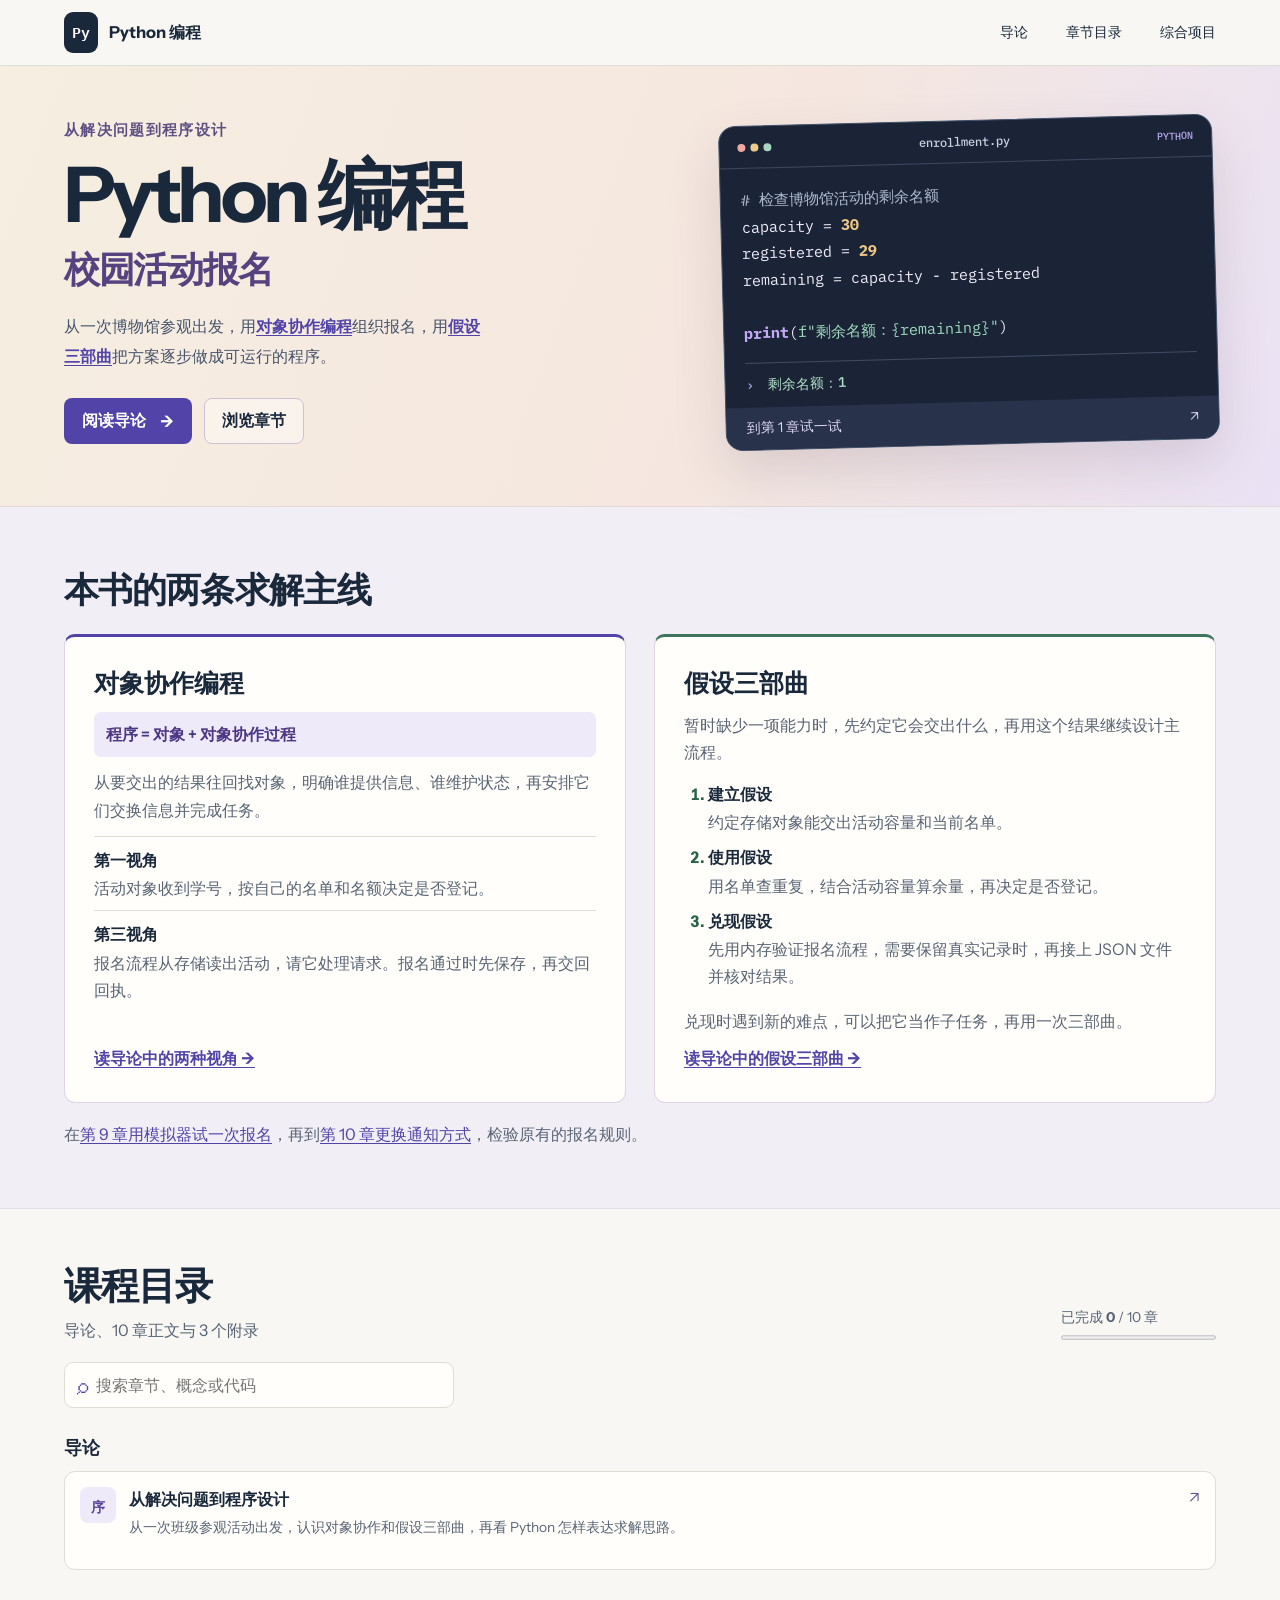
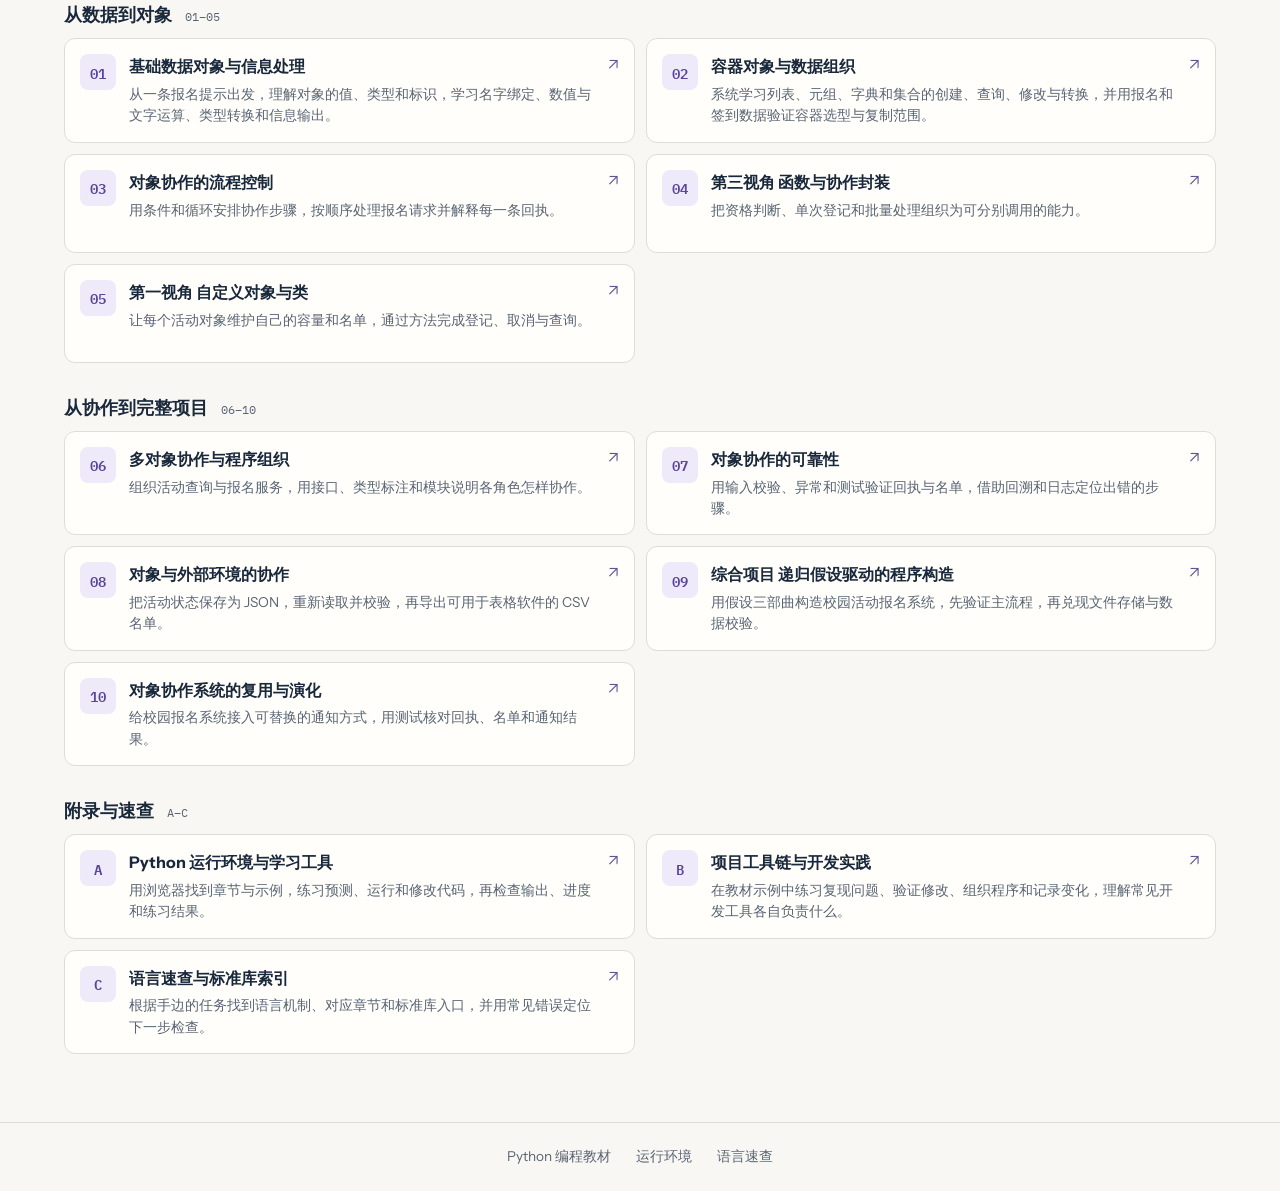
==== commit 9e5970d7: "发布首页两条求解主线" ====
--- a/docs/index.html
+++ b/docs/index.html
@@ -6,7 +6,7 @@
 <meta name="color-scheme" content="light">
 <meta name="description" content="以对象协作和假设三部曲为主线的 Python 编程教材。">
 <title>Python 编程 · 从解决问题到程序设计</title>
-<link rel="stylesheet" href="assets/style.css?v=a5fbf0c385da">
+<link rel="stylesheet" href="assets/style.css?v=4a7d2a0e4f49">
 <script src="assets/site.js" defer></script>
 </head>
 <body class="home">
@@ -22,7 +22,7 @@
   <div>
    <p class="eyebrow">从解决问题到程序设计</p>
    <h1>Python 编程<span>校园活动报名</span></h1>
-   <p class="hero-summary">从一次博物馆参观出发，学习怎样表示对象、组织协作，再把假设逐层兑现为可运行的程序。</p>
+   <p class="hero-summary">从一次博物馆参观出发，用<a href="#object-collaboration">对象协作编程</a>组织报名，用<a href="#assumption-trilogy">假设三部曲</a>把方案逐步做成可运行的程序。</p>
    <div class="hero-links"><a class="primary" href="chapter-00.html" data-resume>阅读导论 <span>→</span></a>
    <a class="secondary" href="#catalog">浏览章节</a></div>
   </div>
@@ -37,6 +37,35 @@
    <div class="terminal-output"><span>›</span> 剩余名额：1</div></div>
    <a href="chapter-01.html#section-10">到第 1 章试一试 <span>↗</span></a>
   </div>
+ </div>
+</section>
+<section class="home-methods" aria-labelledby="methods-title">
+ <div class="home-width">
+  <h2 id="methods-title">本书的两条求解主线</h2>
+  <div class="methods-grid">
+   <article class="method-card" id="object-collaboration">
+    <h3>对象协作编程</h3>
+    <p class="method-formula">程序 = 对象 + 对象协作过程</p>
+    <p>从要交出的结果往回找对象，明确谁提供信息、谁维护状态，再安排它们交换信息并完成任务。</p>
+    <dl class="method-views">
+     <div><dt>第一视角</dt><dd>活动对象收到学号，按自己的名单和名额决定是否登记。</dd></div>
+     <div><dt>第三视角</dt><dd>报名流程从存储读出活动，请它处理请求。报名通过时先保存，再交回回执。</dd></div>
+    </dl>
+    <a class="method-link" href="chapter-00.html#section-2">读导论中的两种视角 <span aria-hidden="true">→</span></a>
+   </article>
+   <article class="method-card method-card-assumptions" id="assumption-trilogy">
+    <h3>假设三部曲</h3>
+    <p>暂时缺少一项能力时，先约定它会交出什么，再用这个结果继续设计主流程。</p>
+    <ol class="method-steps">
+     <li><strong>建立假设</strong><p>约定存储对象能交出活动容量和当前名单。</p></li>
+     <li><strong>使用假设</strong><p>用名单查重复，结合活动容量算余量，再决定是否登记。</p></li>
+     <li><strong>兑现假设</strong><p>先用内存验证报名流程，需要保留真实记录时，再接上 JSON 文件并核对结果。</p></li>
+    </ol>
+    <p>兑现时遇到新的难点，可以把它当作子任务，再用一次三部曲。</p>
+    <a class="method-link" href="chapter-00.html#section-3">读导论中的假设三部曲 <span aria-hidden="true">→</span></a>
+   </article>
+  </div>
+  <p class="methods-practice">在<a href="chapter-09.html#section-5">第 9 章用模拟器试一次报名</a>，再到<a href="chapter-10.html#section-7">第 10 章更换通知方式</a>，检验原有的报名规则。</p>
  </div>
 </section>
 <section class="home-width catalog" id="catalog">
--- a/docs/assets/style.css
+++ b/docs/assets/style.css
@@ -41,6 +41,7 @@
 .hero h1 { margin: 0; font-size: clamp(2.65rem, 6vw, 5.35rem); letter-spacing: -.055em; line-height: 1.08; font-weight: 700; }
 .hero h1 span { display: block; color: #55427f; font-size: .47em; letter-spacing: -.035em; margin-top: .37em; }
 .hero-summary { color: #46536b; font-size: 1rem; line-height: 1.9; max-width: 420px; margin: 22px 0 26px; }
+.hero-summary a { font-weight: 700; }
 .hero-links { display: flex; gap: 12px; flex-wrap: wrap; }
 .primary, .secondary, .complete { display: inline-flex; gap: 14px; align-items: center; padding: 11px 17px; border-radius: 8px; text-decoration: none; font-weight: 700; border: 1px solid transparent; }
 .primary { background: var(--purple); color: white; }
@@ -66,6 +67,22 @@
 .terminal-output span { color: #a295d7; margin-right: 6px; }
 .terminal > a { display: flex; justify-content: space-between; color: #e0d8f9; padding: 12px 20px; background: #28324a; font-size: .86rem; text-decoration: none; }
 .terminal > a:hover { background: #343f5c; }
+.home-methods { padding-block: clamp(34px, 5vw, 60px); background: #f2eef6; border-bottom: 1px solid #e3dce9; }
+.home-methods h2 { margin: 0 0 20px; font-size: clamp(1.65rem, 3.5vw, 2.2rem); letter-spacing: -.025em; }
+.methods-grid { display: grid; grid-template-columns: repeat(2, minmax(0, 1fr)); gap: clamp(14px, 2.5vw, 28px); }
+.method-card { display: flex; flex-direction: column; padding: clamp(18px, 2.6vw, 29px); background: var(--white); border: 1px solid #ded5e6; border-top: 3px solid var(--purple); border-radius: 11px; }
+.method-card-assumptions { border-top-color: #3f755f; }
+.method-card h3 { margin: 0 0 12px; font-size: clamp(1.25rem, 2.2vw, 1.55rem); line-height: 1.4; }
+.method-card p, .method-views dd { margin: 0; color: var(--muted); line-height: 1.7; }
+.method-card .method-formula { margin: 0 0 12px; padding: 9px 12px; background: var(--purple-soft); color: #4b3783; font-weight: 700; border-radius: 7px; }
+.method-views, .method-steps { margin: 12px 0 17px; }
+.method-views > div { padding-block: 8px; border-top: 1px solid var(--rule); }
+.method-views dt, .method-steps strong { font-weight: 700; }
+.method-steps { padding-inline-start: 1.5em; }
+.method-steps li::marker { color: #286247; font-weight: 700; }
+.method-steps li + li { margin-top: 6px; }
+.method-link { align-self: flex-start; margin-top: auto; padding-top: 8px; font-weight: 700; }
+.methods-practice { margin: 18px 0 0; color: var(--muted); line-height: 1.7; }
 .catalog { padding-block: 52px 68px; }
 .catalog-head { display: flex; justify-content: space-between; align-items: end; gap: 14px; margin-bottom: 20px; }
 .catalog-head h2 { font-size: clamp(1.8rem, 4vw, 2.4rem); margin: 0; letter-spacing: -.025em; }
@@ -170,6 +187,7 @@
 @media (max-width: 760px) {
   .hero-grid { grid-template-columns: 1fr; gap: 30px; padding-block: 38px 41px; }
   .terminal { transform: none; }
+  .methods-grid { grid-template-columns: 1fr; }
   .catalog { padding-top: 36px; }
   .catalog-group > div { grid-template-columns: 1fr; }
   .lesson-layout { width: 91%; display: block; }
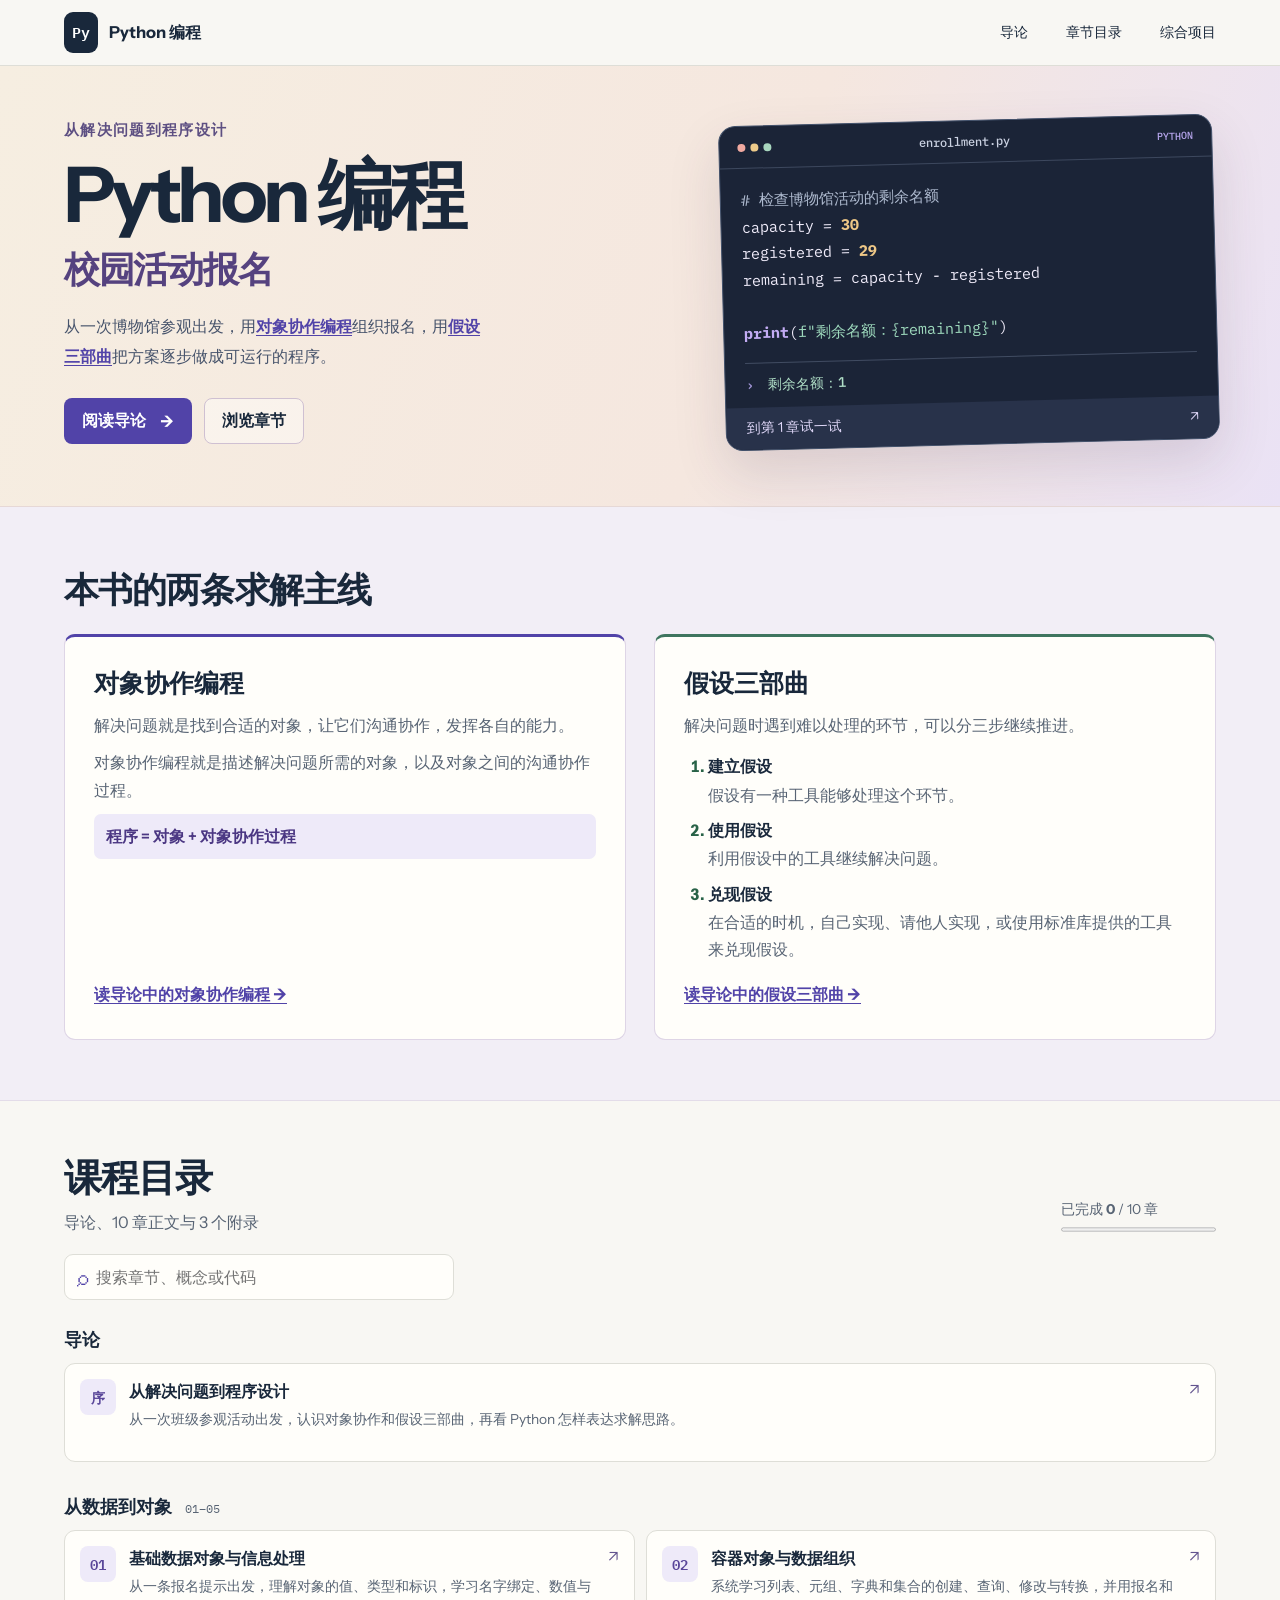
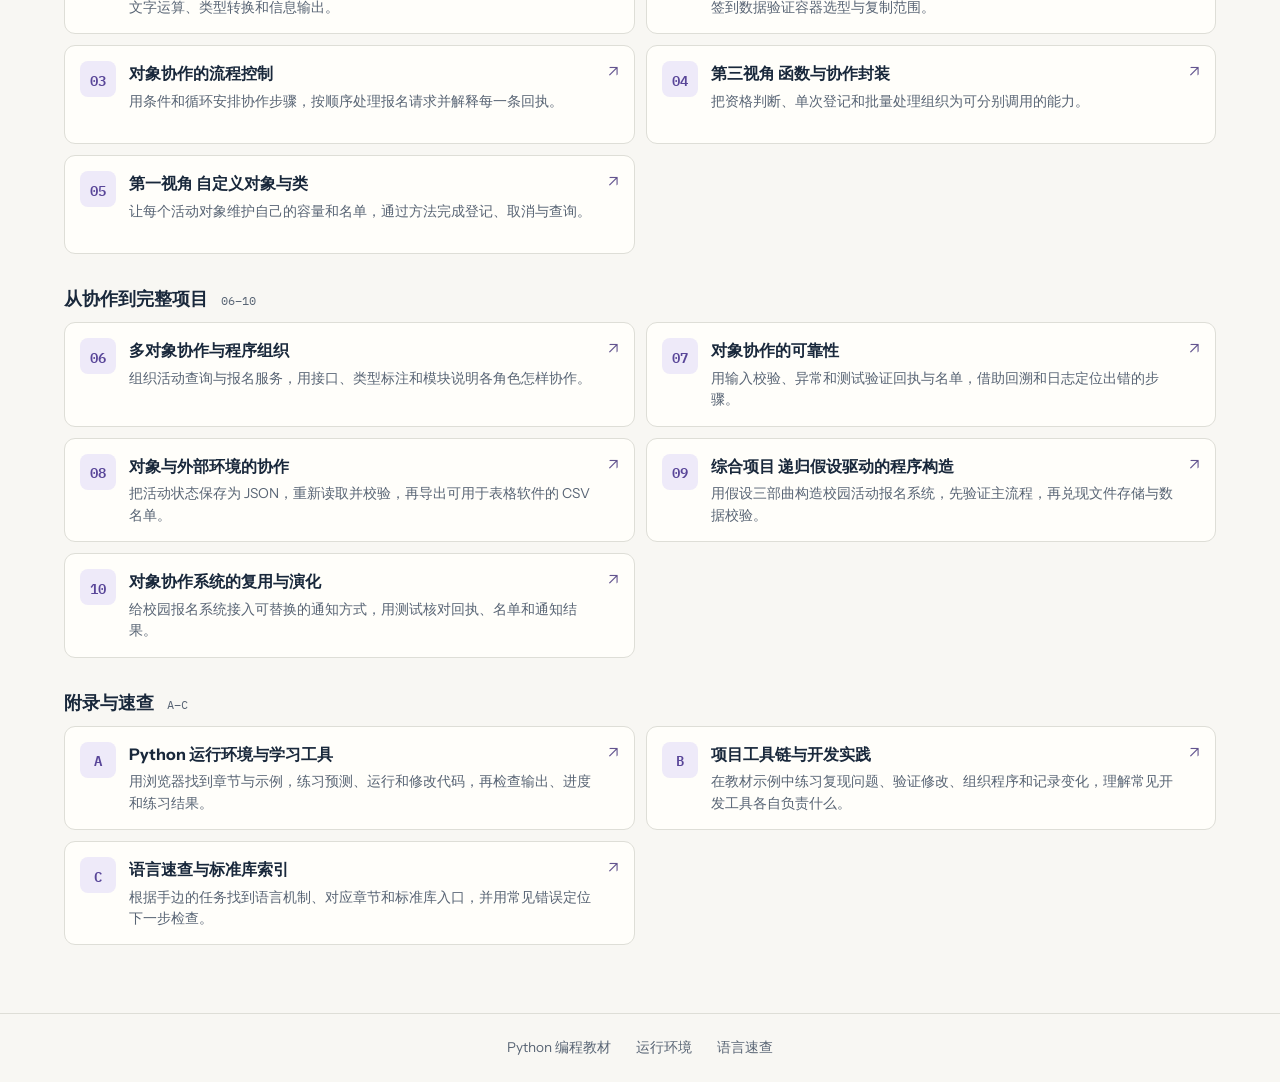
==== commit 4604f66d: "精简首页两条求解主线" ====
--- a/docs/index.html
+++ b/docs/index.html
@@ -6,7 +6,7 @@
 <meta name="color-scheme" content="light">
 <meta name="description" content="以对象协作和假设三部曲为主线的 Python 编程教材。">
 <title>Python 编程 · 从解决问题到程序设计</title>
-<link rel="stylesheet" href="assets/style.css?v=4a7d2a0e4f49">
+<link rel="stylesheet" href="assets/style.css?v=0ad9eec5b9b0">
 <script src="assets/site.js" defer></script>
 </head>
 <body class="home">
@@ -45,27 +45,22 @@
   <div class="methods-grid">
    <article class="method-card" id="object-collaboration">
     <h3>对象协作编程</h3>
+    <p>解决问题就是找到合适的对象，让它们沟通协作，发挥各自的能力。</p>
+    <p>对象协作编程就是描述解决问题所需的对象，以及对象之间的沟通协作过程。</p>
     <p class="method-formula">程序 = 对象 + 对象协作过程</p>
-    <p>从要交出的结果往回找对象，明确谁提供信息、谁维护状态，再安排它们交换信息并完成任务。</p>
-    <dl class="method-views">
-     <div><dt>第一视角</dt><dd>活动对象收到学号，按自己的名单和名额决定是否登记。</dd></div>
-     <div><dt>第三视角</dt><dd>报名流程从存储读出活动，请它处理请求。报名通过时先保存，再交回回执。</dd></div>
-    </dl>
-    <a class="method-link" href="chapter-00.html#section-2">读导论中的两种视角 <span aria-hidden="true">→</span></a>
+    <a class="method-link" href="chapter-00.html#section-2">读导论中的对象协作编程 <span aria-hidden="true">→</span></a>
    </article>
    <article class="method-card method-card-assumptions" id="assumption-trilogy">
     <h3>假设三部曲</h3>
-    <p>暂时缺少一项能力时，先约定它会交出什么，再用这个结果继续设计主流程。</p>
+    <p>解决问题时遇到难以处理的环节，可以分三步继续推进。</p>
     <ol class="method-steps">
-     <li><strong>建立假设</strong><p>约定存储对象能交出活动容量和当前名单。</p></li>
-     <li><strong>使用假设</strong><p>用名单查重复，结合活动容量算余量，再决定是否登记。</p></li>
-     <li><strong>兑现假设</strong><p>先用内存验证报名流程，需要保留真实记录时，再接上 JSON 文件并核对结果。</p></li>
+     <li><strong>建立假设</strong><p>假设有一种工具能够处理这个环节。</p></li>
+     <li><strong>使用假设</strong><p>利用假设中的工具继续解决问题。</p></li>
+     <li><strong>兑现假设</strong><p>在合适的时机，自己实现、请他人实现，或使用标准库提供的工具来兑现假设。</p></li>
     </ol>
-    <p>兑现时遇到新的难点，可以把它当作子任务，再用一次三部曲。</p>
     <a class="method-link" href="chapter-00.html#section-3">读导论中的假设三部曲 <span aria-hidden="true">→</span></a>
    </article>
   </div>
-  <p class="methods-practice">在<a href="chapter-09.html#section-5">第 9 章用模拟器试一次报名</a>，再到<a href="chapter-10.html#section-7">第 10 章更换通知方式</a>，检验原有的报名规则。</p>
  </div>
 </section>
 <section class="home-width catalog" id="catalog">
--- a/docs/assets/style.css
+++ b/docs/assets/style.css
@@ -73,16 +73,13 @@
 .method-card { display: flex; flex-direction: column; padding: clamp(18px, 2.6vw, 29px); background: var(--white); border: 1px solid #ded5e6; border-top: 3px solid var(--purple); border-radius: 11px; }
 .method-card-assumptions { border-top-color: #3f755f; }
 .method-card h3 { margin: 0 0 12px; font-size: clamp(1.25rem, 2.2vw, 1.55rem); line-height: 1.4; }
-.method-card p, .method-views dd { margin: 0; color: var(--muted); line-height: 1.7; }
-.method-card .method-formula { margin: 0 0 12px; padding: 9px 12px; background: var(--purple-soft); color: #4b3783; font-weight: 700; border-radius: 7px; }
-.method-views, .method-steps { margin: 12px 0 17px; }
-.method-views > div { padding-block: 8px; border-top: 1px solid var(--rule); }
-.method-views dt, .method-steps strong { font-weight: 700; }
-.method-steps { padding-inline-start: 1.5em; }
+.method-card p { margin: 0; color: var(--muted); line-height: 1.7; }
+.method-card > p + p { margin-top: 10px; }
+.method-card .method-formula { padding: 9px 12px; background: var(--purple-soft); color: #4b3783; font-weight: 700; border-radius: 7px; }
+.method-steps { margin: 12px 0 0; padding-inline-start: 1.5em; }
 .method-steps li::marker { color: #286247; font-weight: 700; }
 .method-steps li + li { margin-top: 6px; }
-.method-link { align-self: flex-start; margin-top: auto; padding-top: 8px; font-weight: 700; }
-.methods-practice { margin: 18px 0 0; color: var(--muted); line-height: 1.7; }
+.method-link { align-self: flex-start; margin-top: auto; padding-top: 16px; font-weight: 700; }
 .catalog { padding-block: 52px 68px; }
 .catalog-head { display: flex; justify-content: space-between; align-items: end; gap: 14px; margin-bottom: 20px; }
 .catalog-head h2 { font-size: clamp(1.8rem, 4vw, 2.4rem); margin: 0; letter-spacing: -.025em; }
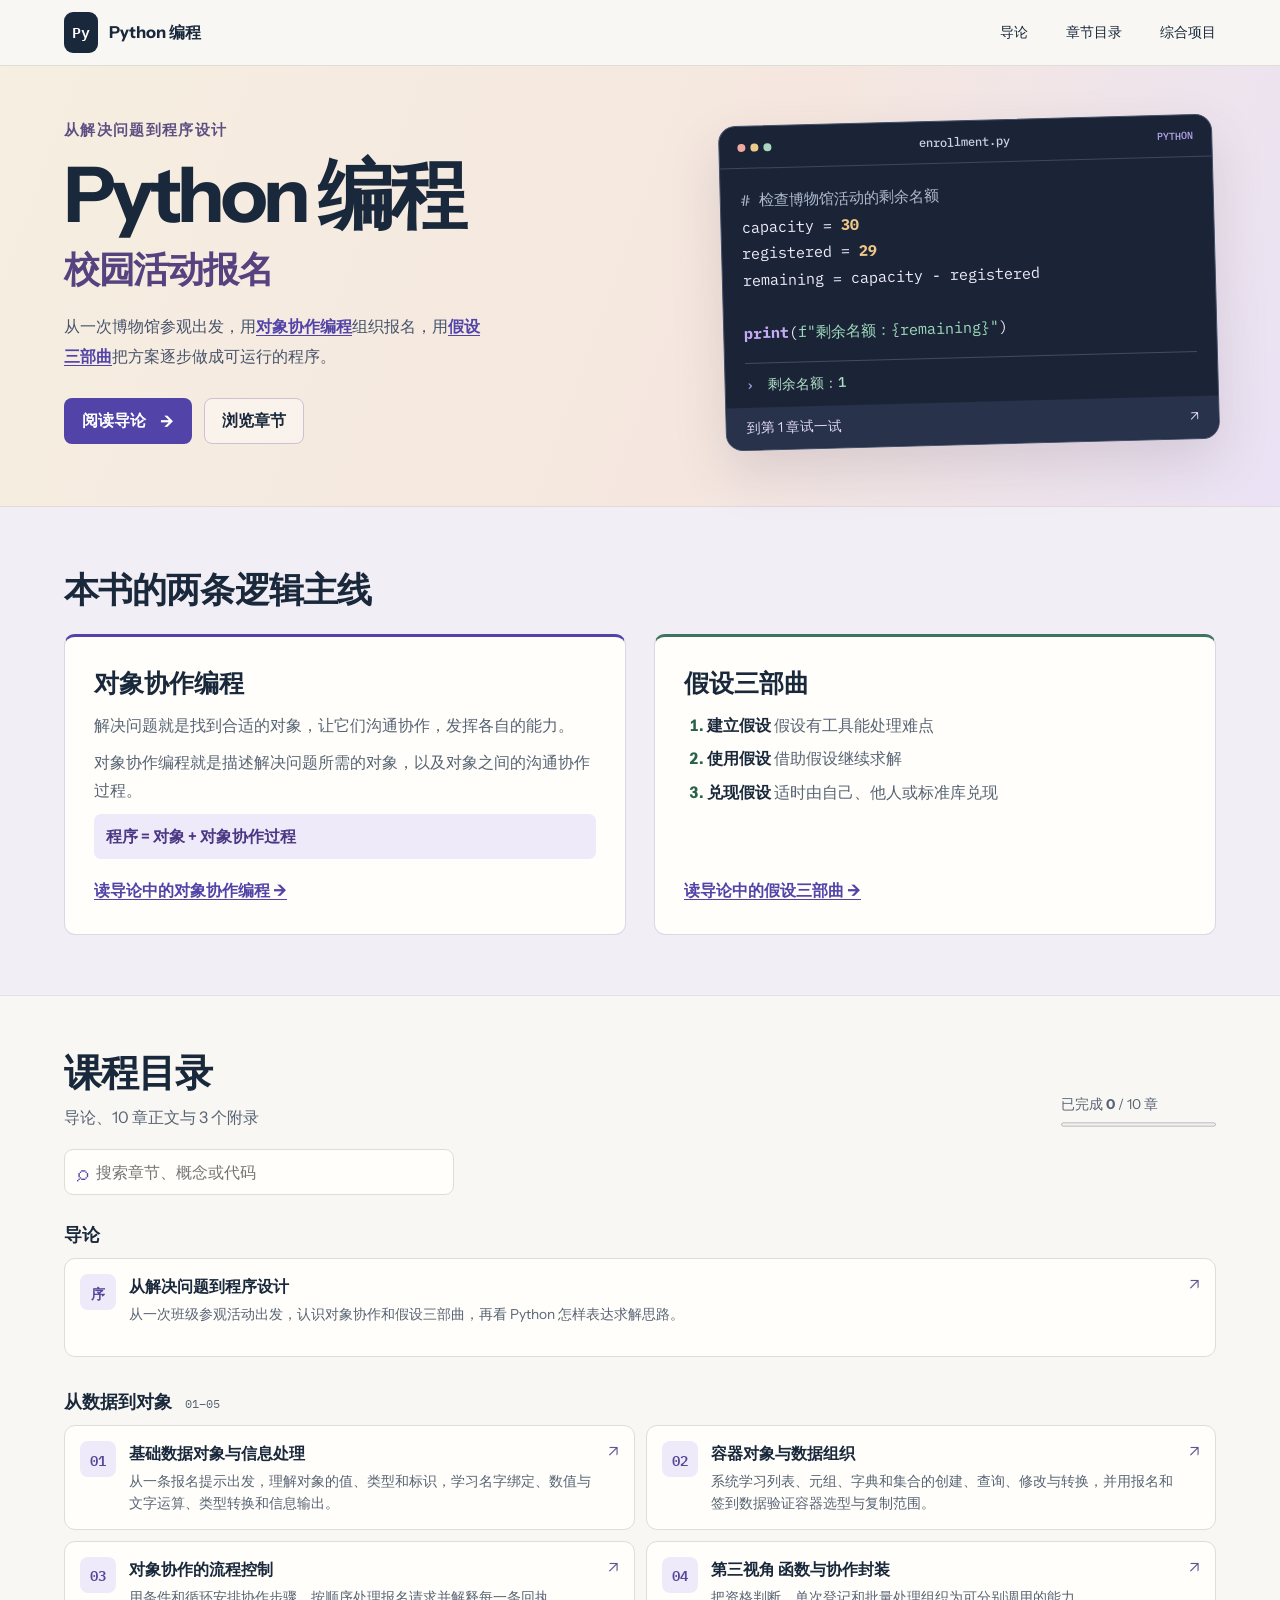
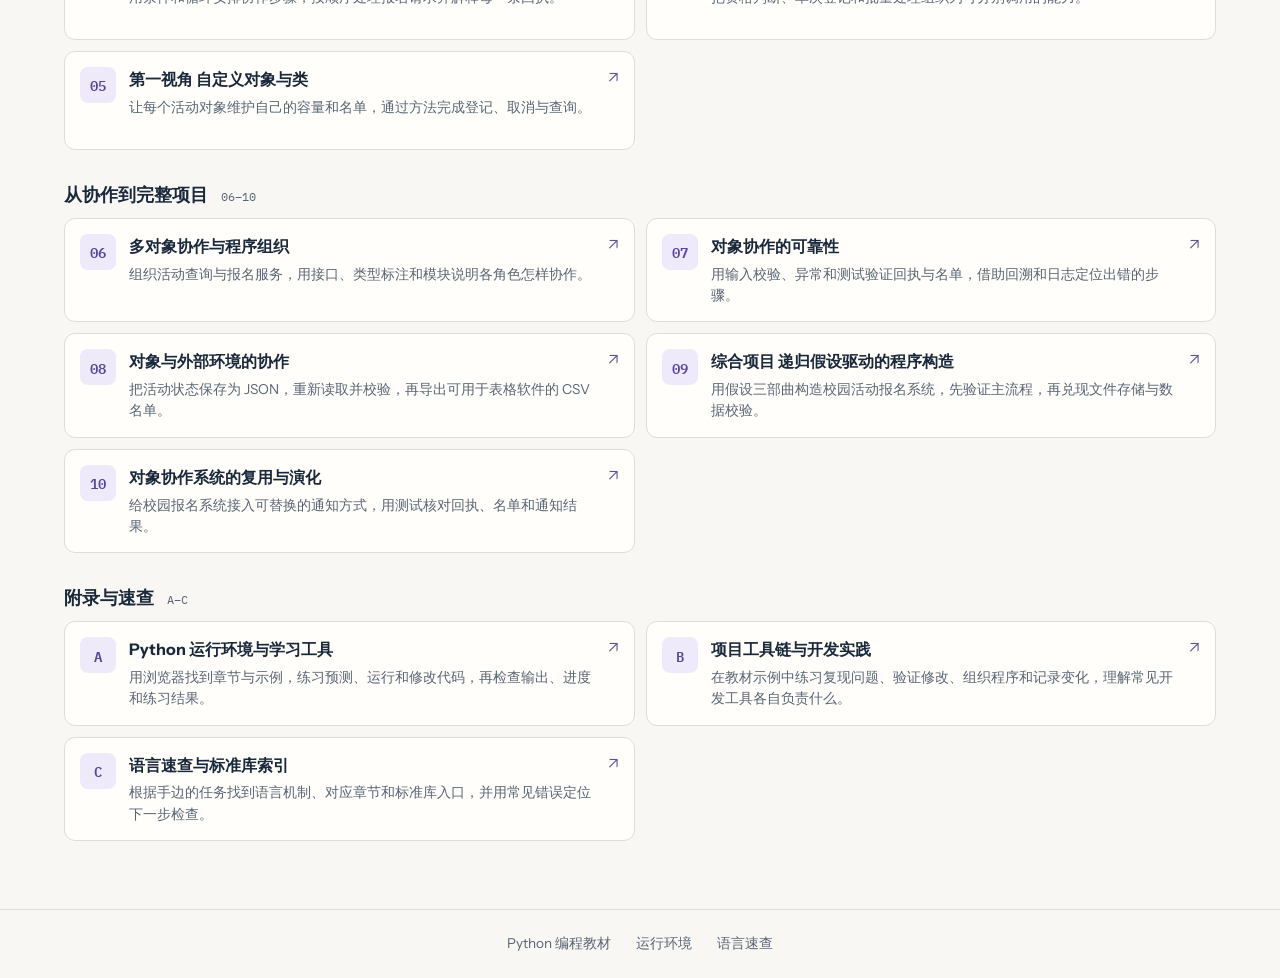
==== commit 5058beb1: "调整首页逻辑主线和三部曲排版" ====
--- a/docs/index.html
+++ b/docs/index.html
@@ -6,7 +6,7 @@
 <meta name="color-scheme" content="light">
 <meta name="description" content="以对象协作和假设三部曲为主线的 Python 编程教材。">
 <title>Python 编程 · 从解决问题到程序设计</title>
-<link rel="stylesheet" href="assets/style.css?v=0ad9eec5b9b0">
+<link rel="stylesheet" href="assets/style.css?v=c4cfd570a0ea">
 <script src="assets/site.js" defer></script>
 </head>
 <body class="home">
@@ -41,7 +41,7 @@
 </section>
 <section class="home-methods" aria-labelledby="methods-title">
  <div class="home-width">
-  <h2 id="methods-title">本书的两条求解主线</h2>
+  <h2 id="methods-title">本书的两条逻辑主线</h2>
   <div class="methods-grid">
    <article class="method-card" id="object-collaboration">
     <h3>对象协作编程</h3>
@@ -52,11 +52,10 @@
    </article>
    <article class="method-card method-card-assumptions" id="assumption-trilogy">
     <h3>假设三部曲</h3>
-    <p>解决问题时遇到难以处理的环节，可以分三步继续推进。</p>
     <ol class="method-steps">
-     <li><strong>建立假设</strong><p>假设有一种工具能够处理这个环节。</p></li>
-     <li><strong>使用假设</strong><p>利用假设中的工具继续解决问题。</p></li>
-     <li><strong>兑现假设</strong><p>在合适的时机，自己实现、请他人实现，或使用标准库提供的工具来兑现假设。</p></li>
+     <li><strong>建立假设</strong> 假设有工具能处理难点</li>
+     <li><strong>使用假设</strong> 借助假设继续求解</li>
+     <li><strong>兑现假设</strong> 适时由自己、他人或标准库兑现</li>
     </ol>
     <a class="method-link" href="chapter-00.html#section-3">读导论中的假设三部曲 <span aria-hidden="true">→</span></a>
    </article>
--- a/docs/assets/style.css
+++ b/docs/assets/style.css
@@ -69,14 +69,15 @@
 .terminal > a:hover { background: #343f5c; }
 .home-methods { padding-block: clamp(34px, 5vw, 60px); background: #f2eef6; border-bottom: 1px solid #e3dce9; }
 .home-methods h2 { margin: 0 0 20px; font-size: clamp(1.65rem, 3.5vw, 2.2rem); letter-spacing: -.025em; }
-.methods-grid { display: grid; grid-template-columns: repeat(2, minmax(0, 1fr)); gap: clamp(14px, 2.5vw, 28px); }
+.methods-grid { display: grid; grid-template-columns: repeat(auto-fit, minmax(min(100%, 360px), 1fr)); gap: clamp(14px, 2.5vw, 28px); }
 .method-card { display: flex; flex-direction: column; padding: clamp(18px, 2.6vw, 29px); background: var(--white); border: 1px solid #ded5e6; border-top: 3px solid var(--purple); border-radius: 11px; }
 .method-card-assumptions { border-top-color: #3f755f; }
 .method-card h3 { margin: 0 0 12px; font-size: clamp(1.25rem, 2.2vw, 1.55rem); line-height: 1.4; }
 .method-card p { margin: 0; color: var(--muted); line-height: 1.7; }
 .method-card > p + p { margin-top: 10px; }
 .method-card .method-formula { padding: 9px 12px; background: var(--purple-soft); color: #4b3783; font-weight: 700; border-radius: 7px; }
-.method-steps { margin: 12px 0 0; padding-inline-start: 1.5em; }
+.method-steps { margin: 0; padding-inline-start: 1.45em; color: var(--muted); line-height: 1.7; }
+.method-steps strong { color: var(--ink); white-space: nowrap; }
 .method-steps li::marker { color: #286247; font-weight: 700; }
 .method-steps li + li { margin-top: 6px; }
 .method-link { align-self: flex-start; margin-top: auto; padding-top: 16px; font-weight: 700; }
@@ -184,7 +185,6 @@
 @media (max-width: 760px) {
   .hero-grid { grid-template-columns: 1fr; gap: 30px; padding-block: 38px 41px; }
   .terminal { transform: none; }
-  .methods-grid { grid-template-columns: 1fr; }
   .catalog { padding-top: 36px; }
   .catalog-group > div { grid-template-columns: 1fr; }
   .lesson-layout { width: 91%; display: block; }
@@ -193,6 +193,11 @@
   .side nav { padding-top: 6px; }
   .lesson { padding-top: 24px; }
 }
+@media (max-width: 420px) {
+  .home-methods .home-width { width: 94%; }
+  .method-card { padding-inline: 12px; }
+  .method-steps { padding-inline-start: 1.3em; font-size: .875rem; }
+}
 @media (max-width: 360px) {
   .home .top-inner { padding-inline: 3%; gap: 6px; }
   .home .top-inner nav { flex-wrap: wrap; justify-content: flex-end; gap: 3px 8px; }
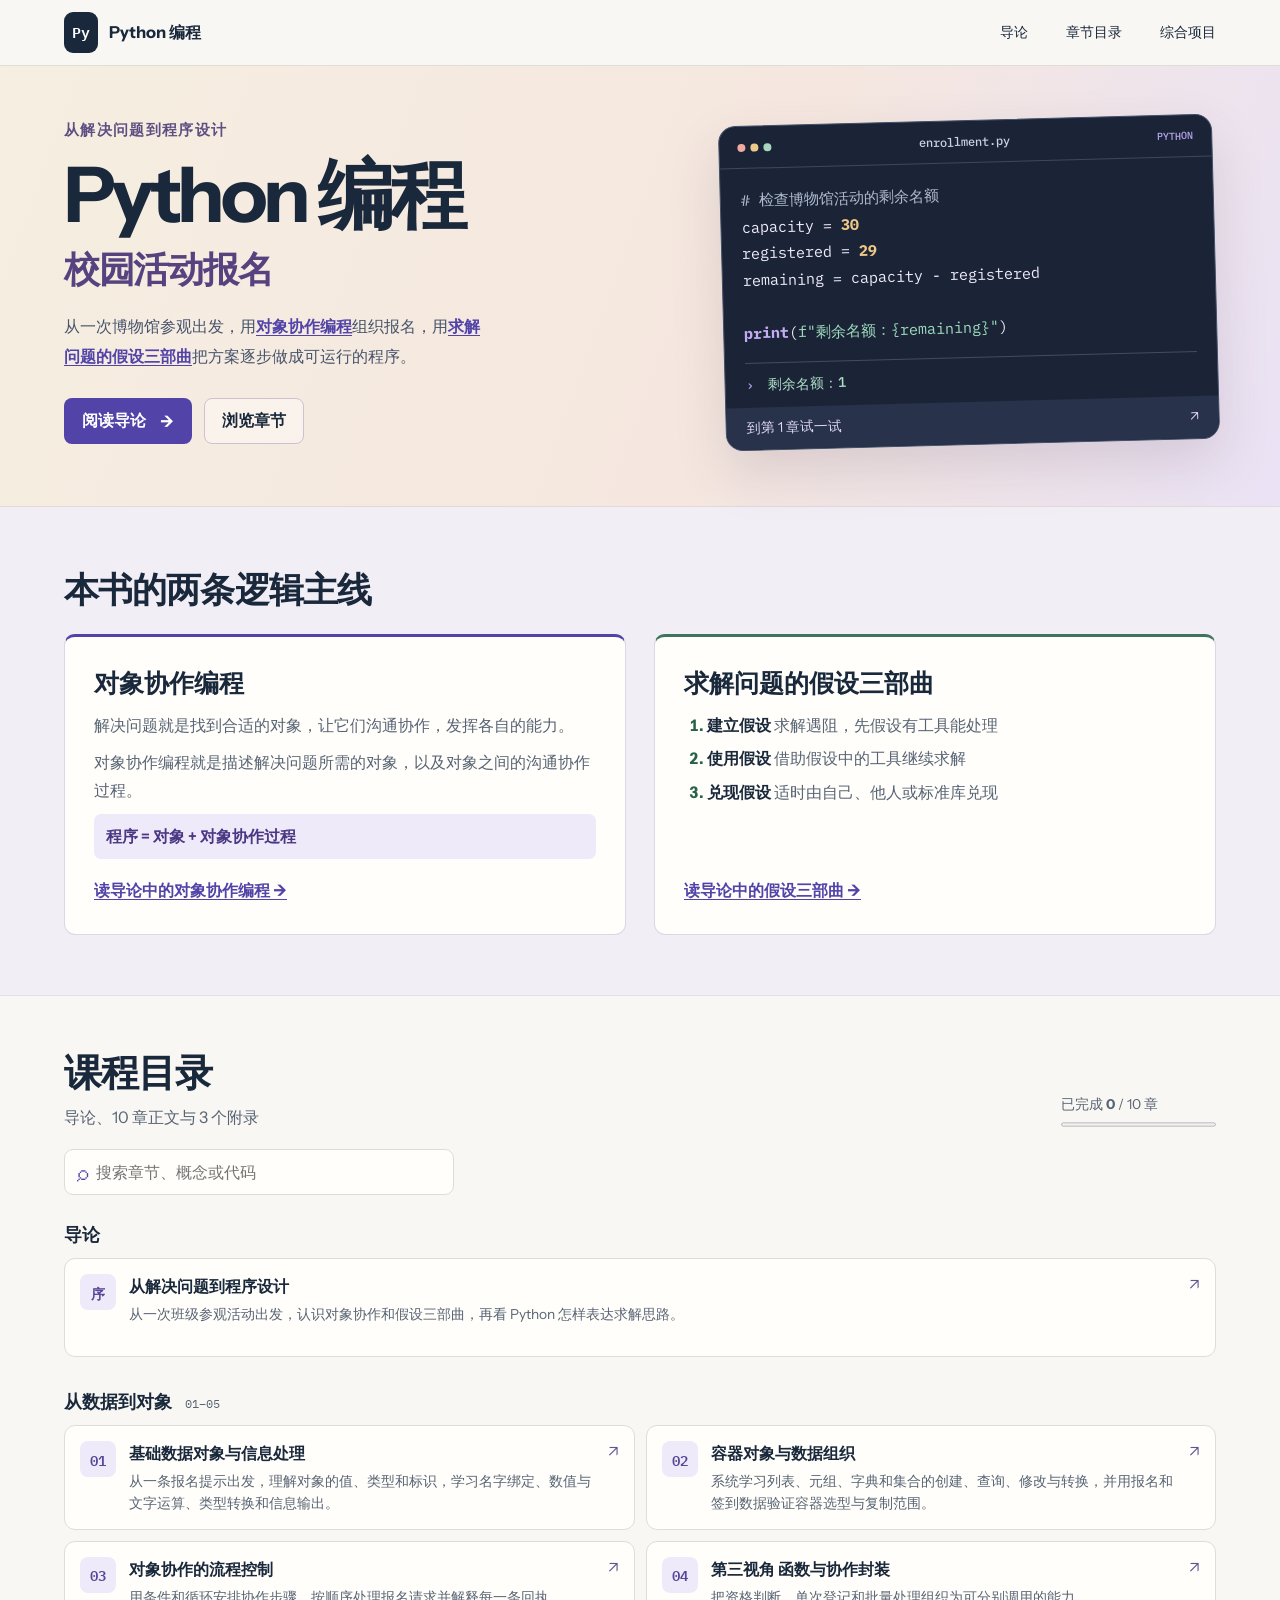
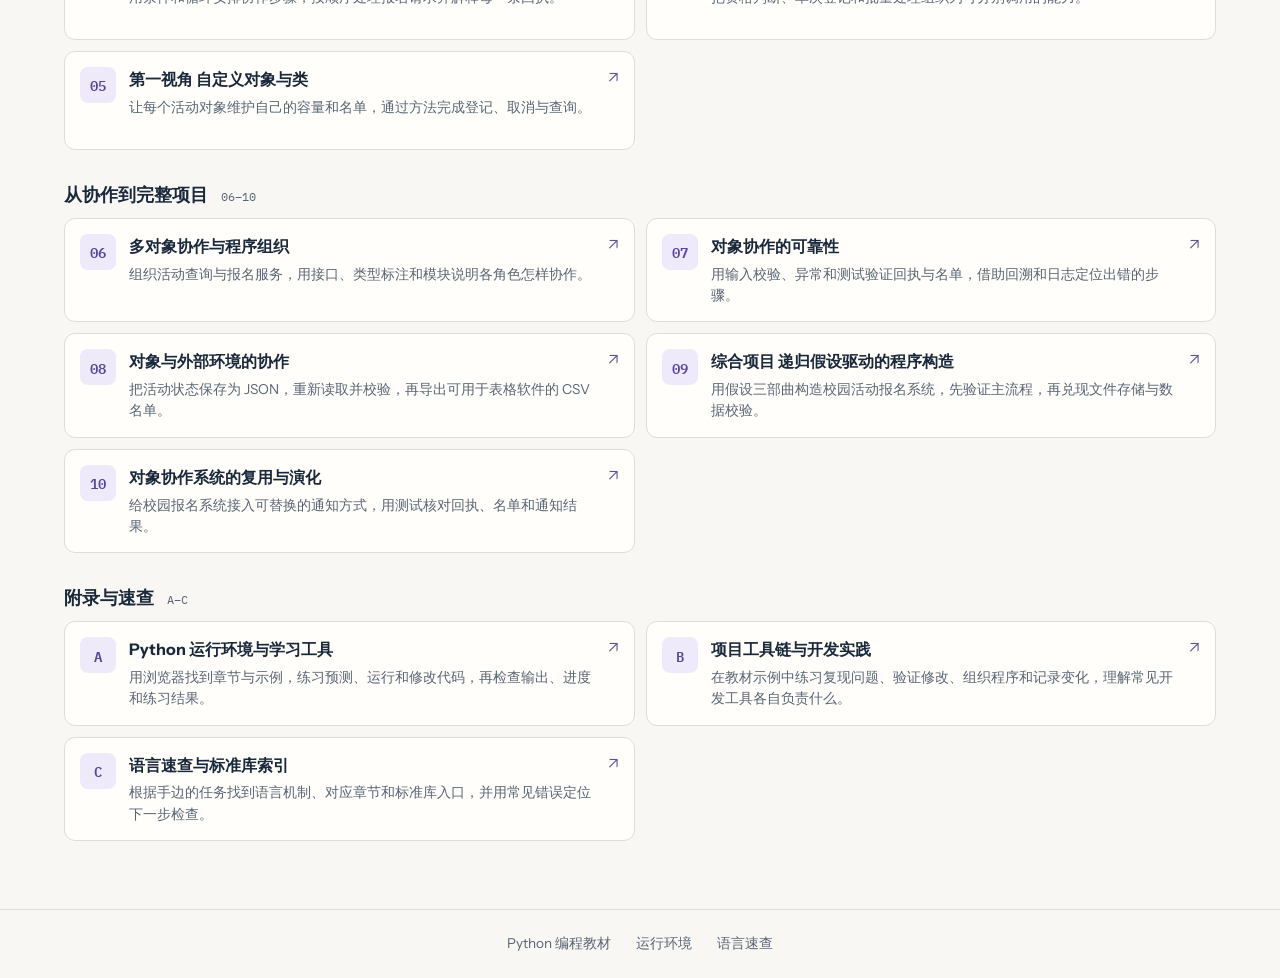
==== commit 1e839ae6: "明确假设三部曲的使用时机" ====
--- a/docs/index.html
+++ b/docs/index.html
@@ -22,7 +22,7 @@
   <div>
    <p class="eyebrow">从解决问题到程序设计</p>
    <h1>Python 编程<span>校园活动报名</span></h1>
-   <p class="hero-summary">从一次博物馆参观出发，用<a href="#object-collaboration">对象协作编程</a>组织报名，用<a href="#assumption-trilogy">假设三部曲</a>把方案逐步做成可运行的程序。</p>
+   <p class="hero-summary">从一次博物馆参观出发，用<a href="#object-collaboration">对象协作编程</a>组织报名，用<a href="#assumption-trilogy">求解问题的假设三部曲</a>把方案逐步做成可运行的程序。</p>
    <div class="hero-links"><a class="primary" href="chapter-00.html" data-resume>阅读导论 <span>→</span></a>
    <a class="secondary" href="#catalog">浏览章节</a></div>
   </div>
@@ -51,10 +51,10 @@
     <a class="method-link" href="chapter-00.html#section-2">读导论中的对象协作编程 <span aria-hidden="true">→</span></a>
    </article>
    <article class="method-card method-card-assumptions" id="assumption-trilogy">
-    <h3>假设三部曲</h3>
+    <h3>求解问题的假设三部曲</h3>
     <ol class="method-steps">
-     <li><strong>建立假设</strong> 假设有工具能处理难点</li>
-     <li><strong>使用假设</strong> 借助假设继续求解</li>
+     <li><strong>建立假设</strong> 求解遇阻，先假设有工具能处理</li>
+     <li><strong>使用假设</strong> 借助假设中的工具继续求解</li>
      <li><strong>兑现假设</strong> 适时由自己、他人或标准库兑现</li>
     </ol>
     <a class="method-link" href="chapter-00.html#section-3">读导论中的假设三部曲 <span aria-hidden="true">→</span></a>
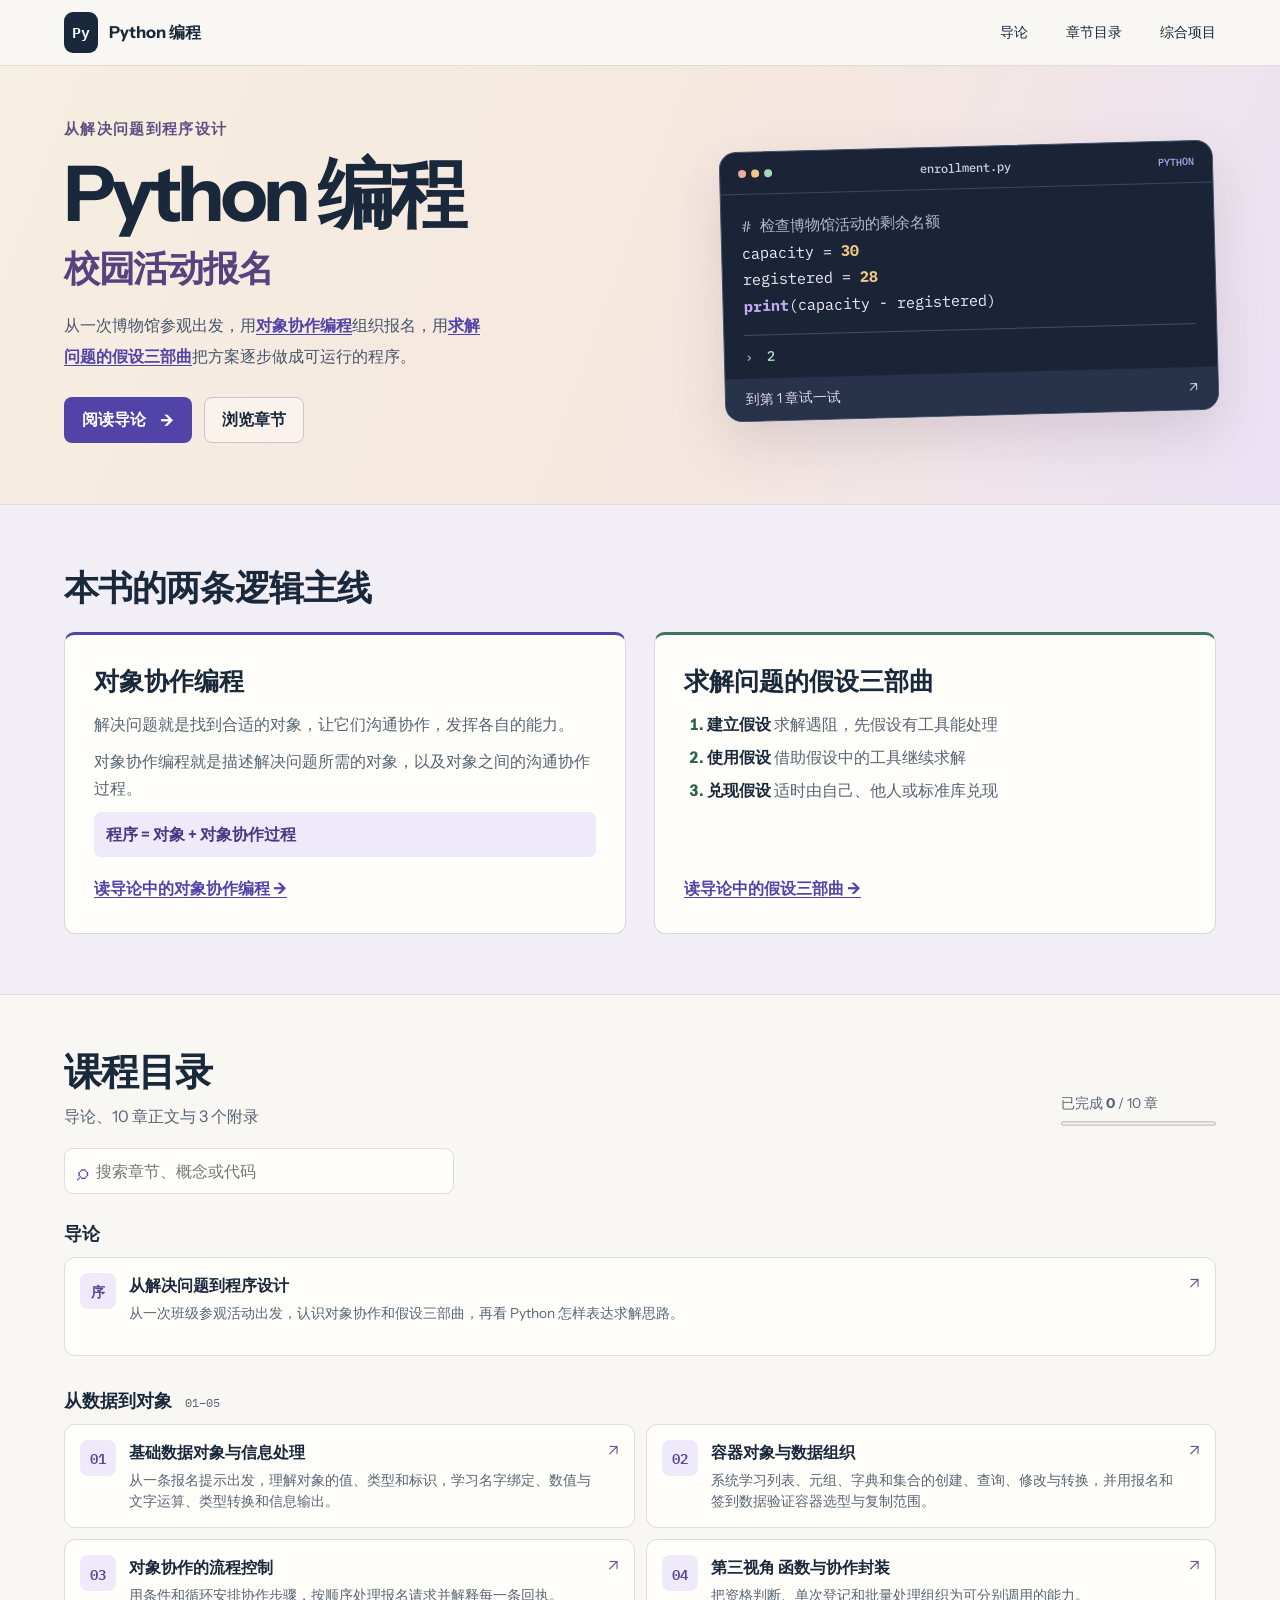
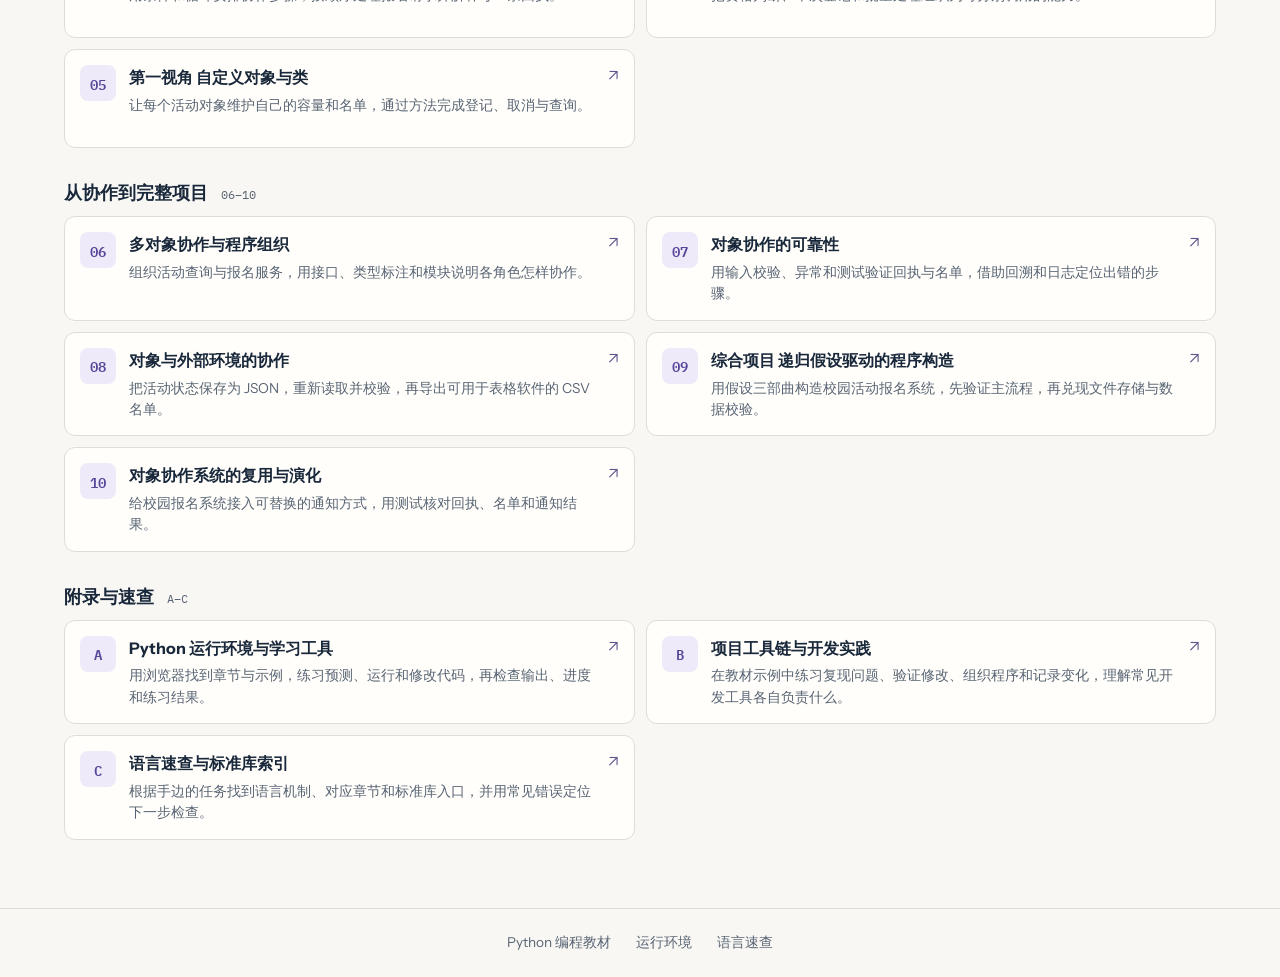
==== commit 9cf3ab5e: "完善教材的学习路径与网页练习" ====
--- a/docs/index.html
+++ b/docs/index.html
@@ -6,8 +6,8 @@
 <meta name="color-scheme" content="light">
 <meta name="description" content="以对象协作和假设三部曲为主线的 Python 编程教材。">
 <title>Python 编程 · 从解决问题到程序设计</title>
-<link rel="stylesheet" href="assets/style.css?v=c4cfd570a0ea">
-<script src="assets/site.js" defer></script>
+<link rel="stylesheet" href="assets/style.css?v=271b14c33aec">
+<script src="assets/site.js?v=3370553bec6f" defer></script>
 </head>
 <body class="home">
 <a class="skip" href="#main">跳到正文</a>
@@ -30,12 +30,10 @@
    <div class="terminal-bar"><span class="lights" aria-hidden="true"><i></i><i></i><i></i></span><span>enrollment.py</span><span>PYTHON</span></div>
    <div class="terminal-code"><pre><code><span class="code-comment"># 检查博物馆活动的剩余名额</span>
 capacity = <b>30</b>
-registered = <b>29</b>
-remaining = capacity - registered
-
-<strong>print</strong>(<em>f"剩余名额：{remaining}"</em>)</code></pre>
-   <div class="terminal-output"><span>›</span> 剩余名额：1</div></div>
-   <a href="chapter-01.html#section-10">到第 1 章试一试 <span>↗</span></a>
+registered = <b>28</b>
+<strong>print</strong>(capacity - registered)</code></pre>
+   <div class="terminal-output"><span>›</span> 2</div></div>
+   <a href="chapter-01.html#first-run">到第 1 章试一试 <span>↗</span></a>
   </div>
  </div>
 </section>
@@ -69,65 +67,65 @@
  <label class="search" hidden><span aria-hidden="true">⌕</span><input type="search" placeholder="搜索章节、概念或代码" aria-label="搜索章节、概念或代码"></label>
  <p data-search-status role="status" hidden></p>
  <section class="catalog-group"><h3>导论</h3>
-<a class="chapter-card" href="chapter-00.html" data-search="导论 导论 从解决问题到程序设计 从一次班级参观活动出发，认识对象协作和假设三部曲，再看 Python 怎样表达求解思路。  学习程序设计，是为了让计算机帮助我们解决问题。面对一项任务，人先确定目标、分析条件、想出办法。把这个办法写成计算机能够理解和执行的形式，就形成了程序。把求解思路转化为程序的过程，就是编程。  程序要告诉计算机处理什么信息、在什么条件下做什么、各项工作怎样衔接。理解这些需要，才能看出语言里的数据类型、判断、循环、函数和类各自解决什么问题。  ## 0.1 一次班级参观活动  ### 有了车辆，活动就能办成吗  一个班级准备组织 30 名同学去博物馆参观。组织者要统计参加人数、确认场馆预约、联系车辆和驾驶员，还要通知集合时间与地点。即使车已经订好，参加者没收到集合地点，活动也无法准时开始。先得到报名人数，才能提出座位需求。先确认预约和接送时间，才能发出最终通知。  从解决问题的角度看，世界由各种对象组成。要把活动办成，先找到合适的对象，再安排它们沟通协作。这里的“找到”也包括建立新的记录、制作工具或安排服务。  ```text 解决问题 = 找到合适的对象          + 安排对象之间的沟通协作 ```  ### 什么是对象  同学、驾驶员和车辆是对象，报名名单和行程表也可以作为对象处理。认识一个对象，可以问它提供什么信息、处于什么状态、能承担什么职责。车辆有座位数和可用状态，驾驶员能接送乘客，报名名单记录已确认参加的人。  对象需要描述到什么程度，取决于问题。组织一次参观时，可能只需记录车辆能坐几人。安排一个长期运营的车队时，还需要记录每辆车的位置和服务时间。  ### 从需要的结果反推对象  确定对象时，可以从最后要交出的结果往回问。要发参观通知，需要已经确认的时间与地点。时间来自场馆预约和接送安排，地点需要和驾驶员、参加者约定。只有把这些信息各自交给合适的角色，通知里的内容才有依据。  | 要得到的结果 | 需要哪些信息 | 可以交给谁 | | --- | --- | --- | | 确认有多少人出行 | 每位同学的报名结果 | 由报名记录保存，由组织者汇总 | | 确认车辆够用 | 人数、各车座位数和可用时段 | 向运输方取得安排，再由组织者核对 | | 完成点名 | 已确认的名单、到场反馈 | 由组织者按名单核对 |  可以把“报名记录”看作一种负责保存信息的对象，把驾驶员看作能执行接送的对象。对象的状态也会随工作发生改变，例如某人从“尚未确认”变为“已报名”。设计时要说明哪些事件会改变状态，以及状态改变后谁需要知道。  ### 沟通协作怎样发生  组织者询问同学是否参加，收到回复后汇总人数，再向运输方查询车辆。运输方反馈可用座位后，组织者就能决定是否需要调整安排。信息传递、工作请求和结果反馈把各个对象连接起来。描述协作时，要说明谁做什么、何时做、依据什么判断，以及得到结果后怎样继续。  一次询问通常包含需要传给对方的信息，以及希望对方交回的结果。比如向运输方查询时，需要给出人数和预约时间。得到的答复可能是可用车辆，也可能是时段不合适。前者可用来核对座位，后者则需要重新安排。先把结果如何推动下一步写出来，再决定由哪些对象完成具体工作。  ## 0.2 描述对象行为和协作的两种视角  ### 第一视角 从对象自身描述行为  从驾驶员的角度，可以把接送写成一个任务。四个编号步骤都属于这个任务。每个步骤的具体工作再缩进一级，异常反馈则属于执行接送时的条件分支。  ```text 任务：按约定完成乘客接送     1. 输入         1.1 接收集合地点、目的地、接送时间和乘客名单。     2. 处理：准备接送         2.1 检查车辆，确认行驶路线。     3. 处理：执行接送         3.1 按约定的时间和路线接送乘客。         3.2 如果途中出现异常：             3.2.1 及时向组织者反馈情况。     4. 输出结果         4.1 向组织者报告接送是否完成。 ```  这种从对象本身出发的描述叫第一视角。它关注对象收到哪些信息、怎样完成职责、交出什么结果。  ### 第三视角 从外部组织协作  从整个活动的角度，可以这样安排驾驶员、参加者和博物馆之间的配合。  ```text 任务：组织班级参观博物馆     1. 输入         1.1 收集同学的报名信息，取得场馆可预约时段。     2. 处理：确认车辆和参观时段         2.1 汇总报名名单，按人数向运输方查询座位。         2.2 如果座位不足，调整用车安排，再核对座位。         2.3 确认接送时间后，向博物馆确认预约。     3. 处理：通知并执行行程         3.1 向参加者通知集合时间和地点。         3.2 出发前按名单点名，请驾驶员按约定接送。         3.3 完成参观后再次点名，组织返程。     4. 输出结果         4.1 向班级报告参观和返程的完成情况。 ```  这种从外部使用对象能力、安排多个对象共同完成任务的描述叫第三视角。组织者需要知道驾驶员能否按时接送，以及如何取得确认。驾驶员则需要知道怎样完成接送。两种视角共同说明一项工作怎样办成。  ### 两种视角怎样对接  当组织者发出接送请求，整体安排只需说明交给驾驶员哪些信息、何时能得到确认。驾驶员负责检查车况、选择路线、报告完成情况。这两部分以同一项约定衔接。以后更换驾驶员，只要仍按同一约定提供接送和反馈，原来的活动安排就可以继续使用。  对象自身可以负责检查与自己有关的条件。例如，车辆的座位数由运输方确认。涉及多项条件的取舍则由组织者完成，例如比较预约时段、可用车辆和参加者的集合时间。看到一项工作时，可以先问它只涉及一个角色的职责，还是需要把几个角色的结果接起来。  ### 从生活中的求解到程序  如果让计算机协助报名和出行安排，需要描述名单、人数、时间和座位等对象，还要描述怎样检查名额、更新名单和生成通知。把这两部分写成计算机能执行的形式，就得到程序。本书把这种理解和构造程序的方式称为对象协作编程模型。  ```text 程序 = 对象 + 对象协作过程 ```  ## 0.3 假设三部曲  遇到一项暂时缺少的能力，只要眼下还用不到真实结果，就可以先大胆假设它可用。说清它会交回什么，再把预期结果交给后续步骤，先完成整体方案。等到需要真实结果时，再兑现假设。  ### 先排出参观日程  班级已经约好参观时段，车辆还没订好。组织者可以先用暂定的接送时间排日程，其他准备工作也就可以开始了。  ```text 任务：拟定班级参观日程     1. 输入：报名人数、场馆预约时段和用车要求。     2. 处理：先拟定日程         2.1 建立假设：能取得符合要求的接送服务，             并得到发车、到馆和返程时间。         2.2 使用假设：用暂定的发车时间安排集合，             再把到馆和返程时间与预约时段衔接，排出参观日程。     3. 处理：发正式通知前兑现假设         3.1 与运输方确认车辆和实际接送时间。         3.2 按确认的时间核对日程，必要时调整。     4. 输出结果：已确认的参观日程和接送安排。 ```  程序设计中的兑现也有几种做法。可以自己实现所需能力，请别人按约定实现，或使用语言及现有程序库提供的功能。无论用哪种做法，都要检查实际结果是否符合约定。  ### 什么时候应当兑现  “能得到合适的接送安排”是一个起点。把它写成可以检验的假设，还需要说明要提供什么条件、会交回什么信息。在这个例子里，提供报名人数和预约时段，得到暂定的发车、到馆和返程时间。用这些具体结果就能继续排出集合与参观日程。  日程草案允许暂定时间。准备发正式通知时，参加者将按通知行动，这时应拿到实际接送安排。如果运输方给出的到馆时间晚于预约时间，组织者就要重排日程，再决定是否能发布通知。程序也可以先用可预期的数据检查主流程，在结果需要保存或对外使用前验证真实的实现。  ### 兑现遇到新困难时再用一次三部曲  在步骤 3.1 确认用车时，如果一辆车坐不下全班、需要分乘两辆车，组织者就多了一项工作。可以把乘车分组作为子任务，用同样的方法处理。  ```text 子任务：确定乘车分组（步骤 3.1）     3.1.1 建立假设：能按车辆座位数，为两辆车各取得一份乘车名单。     3.1.2 使用假设：用两份暂定名单，分别拟定各车的接送安排。     3.1.3 兑现假设：分配乘客并核对座位，把确认的分组交回用车任务。 ```  分组落实后，组织者就能继续确认接送安排，再用确认的时间核对参观日程。把同一套方法用到子任务上，就是递归使用假设三部曲。  ## 0.4 用两条线索理解程序构造  对象协作模型帮助我们确定需要哪些对象、它们各自做什么，以及工作怎样衔接。假设三部曲帮助我们在某项能力暂时缺少时继续设计，并在适当的时候补上它。  在报名系统里，可以先约定能读到活动容量和报名名单，用这两项信息设计名额检查与登记流程。等到要处理真实记录时，可以借助 Python 标准库读取文件，再按约定交回数据。第 9 章会演示这个过程。  递归使用假设三部曲发生在设计过程中。递归函数则是运行中的函数再次调用自身。报名系统可以用前一种方式设计，再用普通调用和循环实现。  还可以用一条具体情形检查设计。例如，名单只剩一个名额，两条请求先后到达。第一条结果应当更新名单，第二条则要依据更新后的名单判断。能说出每一步取得什么、修改什么、交出什么，就可以进一步选用合适的语言机制。  ## 0.5 从描述需要出发认识 Python 的语言功能  ### 描述对象 从一个数据到一种角色  最先遇到的需要是表达信息。参加人数、票价、活动名称和报名是否成功具有不同含义。Python 提供整数、浮点数、布尔值和字符串来表示这些信息，也提供一种专门的值表示某项信息缺失。给对象绑定名字，便于在后续步骤中引用它。  记录多起来，就要把对象组织起来。列表适合按顺序保存名单，元组可以把固定的一组值放在一起，字典可以按学号查找成绩，集合便于判断成员和去重。选择哪种容器，取决于信息之间的关系和需要进行的操作。  活动、课程或订单有自己的状态和职责。Python 可以用类定义这类对象，用属性保存信息，用方法描述对象自身的行为。更大的结构由多个对象组合而成，例如订单包含多个商品条目。几个名字也可以指向同一个对象。理解这一点，有助于判断一处修改会怎样影响使用同一对象的其他地方。  ### 描述协作 从一次操作到完整流程  最简单的协作是取得信息、进行计算、请求某项工作，再使用它的结果。Python 用表达式和运算符描述计算，用属性访问和方法调用使用对象的信息与行为。普通函数可以从外部处理信息或组织多个对象协作。  任务遇到不同情形，就需要条件判断。比如报名已满时应拒绝新申请。任务要对一批对象重复处理，就需要循环和迭代。比如逐个核对名单。资格检查、费用结算和通知生成等工作会在多处用到，可以把它们写成独立的函数，约定接收什么、交回什么。  ### 组织、检验并扩展协作  对象和函数逐渐增多时，可以用模块和包组织相关能力，用接口约定说明各部分怎样配合。输入有误、文件打不开或外部服务暂时不可用时，可以用异常处理规定失败时的行为，再借助测试、调试和日志检验结果。文件读写、资源管理和数据交换格式则让程序能够与外部环境交换信息。  需要更换通知方式或增加活动类型时，可以用组合、继承、多态或协议复用和替换能力。需要同时等待多个外部操作时，还可以学习异步协作。各章会在出现相应需求后逐步引入这些工具。下面的章节安排把这些需求、语言机制和学习任务对应起来。  ### 从任务推导需要使用的工具  | 求解时的问题 | 需要表达的内容 | 教材中学习的能力 | | --- | --- | --- | | 数据有哪些，彼此是什么关系 | 单个量、顺序、按编号查找、成员关系 | 基础对象、名字、容器 | | 一条请求该怎么处理 | 先做什么，满足条件后做什么，何时结束 | 表达式、条件、循环 | | 哪些工作在别处也会用到 | 一项独立能力的输入、输出和影响 | 普通函数 | | 谁负责维持某项状态 | 对象应记住的信息及允许的修改 | 类、属性和方法 | | 几个对象怎样一起完成工作 | 请求内容、结果与失败行为 | 接口、模块、异常和测试 | | 关闭程序以后如何继续 | 外部记录的格式、读取及恢复规则 | 路径、文件和资源管理 | | 如何验证并更换某项能力 | 不同实现共同遵守的行为 | 综合项目、组合、协议和异步协作 |  这些问题可以反复出现。一个处理文本的短程序可能只要基础对象和函数。一个要保存名单、重新打开并发送通知的系统，还需要明确状态、资源和失败发生在哪里。任务的变化决定要增加哪些工具。  ## 0.6 怎样沿着这条线索学习  每章先提出一项实际任务，尝试用已有知识处理，找出还缺少的描述能力，再学习相应的 Python 功能，最后实现并检验结果。已有条件足以解决时，可以直接做。遇到暂时无法实现的能力，从第 1 章起就可以用假设三部曲推进。  校园活动报名是全书的贯穿案例。成绩统计、文本处理和费用结算等短案例帮助读者把同一种方法用到其他问题。阅读时，可以先用自然语言说出有哪些对象、各自负责什么、怎样传递信息，再看 Python 如何表达这些步骤。  ### 用一组结果检验自己的理解  先读案例里的任务和预期结果。中段讲到一个机制时，可以在独立例子里先预测输出，再在网页上运行。试着每次只改一个输入，观察是对象、状态、还是执行路径发生了变化。最后回到案例，解释为什么选用了这些对象和操作。  例如，学习“名额检查”时，可以分别想象只剩一个名额、没有名额和同一人再次报名。先写出预期回执和名单，再与示例结果核对。以后遇到借阅或预约任务，也可以照这个方式列出几种情形，看看已有的解法哪些能够直接使用。  ## 全书章节结构与教学安排  前两章表示和组织数据，第 3、4 章安排流程并封装处理能力，第 5、6 章构造对象并组织系统，第 7、8 章检验协作并使用外部资源，第 9、10 章完成和扩展一个综合项目。  ### 从数据到独立处理能力  - [第 1 章 基础数据对象与信息处理](01.md)。认识基础对象、名字绑定、运算和信息输出。用活动名称、人数和票价计算费用与剩余名额，生成一条报名提示。 - [第 2 章 容器对象与数据组织](02.md)。比较列表、元组、字典和集合的用途，理解引用、可变性与复制。为报名名单和活动配置选用合适的容器，验证修改时会影响哪些数据。 - [第 3 章 对象协作的流程控制](03.md)。用条件、循环和迭代表示协作步骤。批量处理报名请求，核对重复、满员和正常报名时的结果。 - [第 4 章 第三视角 函数与协作封装](04.md)。学习参数、返回值和函数作为对象的用法。把资格检查、单次登记与批量处理组织成可分别调用和检验的能力。  ### 从专属对象到可靠协作  - [第 5 章 第一视角 自定义对象与类](05.md)。学习类、实例、属性和方法。构造能维护容量与名单的活动对象，验证不同活动独立管理各自的状态。 - [第 6 章 多对象协作与程序组织](06.md)。学习对象组合、接口约定、类型标注和模块组织。划分活动、查询和报名服务的职责，并说明各部分如何交换信息。 - [第 7 章 对象协作的可靠性](07.md)。学习输入校验、异常、调试、测试和日志。为正常与失败情形编写检查，验证返回结果和报名状态。 - [第 8 章 对象与外部环境的协作](08.md)。学习路径、文件读写、资源管理及常见的数据交换格式。保存和恢复报名数据，并生成可在表格软件中打开的名单。  ### 构造并扩展完整系统  - [第 9 章 综合项目 递归假设驱动的程序构造](09.md)。明确目标与验收条件，先用内存中的记录验证主流程，再逐层兑现文件存储和数据检查的假设。交付能够运行和验证的校园活动报名系统。 - [第 10 章 对象协作系统的复用与演化](10.md)。学习用组合和协议替换能力，了解装饰器和异步协作。更换报名通知方式，再用测试检查原有报名规则。  按需查阅三个附录。第 1 章开始时可查[附录 A 运行环境与学习工具](A.md)。从函数和模块实践开始，可查[附录 B 项目工具链与开发实践](B.md)。遇到语言机制或标准库用法时，可查[附录 C 语言速查与标准库索引](C.md)。">
+<a class="chapter-card" href="chapter-00.html" data-search="导论 导论 从解决问题到程序设计 从一次班级参观活动出发，认识对象协作和假设三部曲，再看 Python 怎样表达求解思路。  学习程序设计，是为了让计算机帮助我们解决问题。面对一项任务，人先确定目标、分析条件、想出办法。把这个办法写成计算机能够理解和执行的形式，就形成了程序。把求解思路转化为程序的过程，就是编程。  程序要告诉计算机处理什么信息、在什么条件下做什么、各项工作怎样衔接。理解这些需要，才能看出语言里的数据类型、判断、循环、函数和类各自解决什么问题。  ## 0.1 一次班级参观活动  ### 有了车辆，活动就能办成吗  一个班级准备组织 30 名同学去博物馆参观。组织者要统计参加人数、确认场馆预约、联系车辆和驾驶员，还要通知集合时间与地点。即使车已经订好，参加者没收到集合地点，活动也无法准时开始。先得到报名人数，才能提出座位需求。先确认预约和接送时间，才能发出最终通知。  从解决问题的角度看，世界由各种对象组成。要把活动办成，先找到合适的对象，再安排它们沟通协作。这里的“找到”也包括建立新的记录、制作工具或安排服务。  ```text 解决问题 = 找到合适的对象          + 安排对象之间的沟通协作 ```  ### 什么是对象  同学、驾驶员和车辆是对象，报名名单和行程表也可以作为对象处理。认识一个对象，可以问它提供什么信息、处于什么状态、能承担什么职责。车辆有座位数和可用状态，驾驶员能接送乘客，报名名单记录已确认参加的人。  对象需要描述到什么程度，取决于问题。组织一次参观时，可能只需记录车辆能坐几人。安排一个长期运营的车队时，还需要记录每辆车的位置和服务时间。  ### 从需要的结果反推对象  确定对象时，可以从最后要交出的结果往回问。要发参观通知，需要已经确认的时间与地点。时间来自场馆预约和接送安排，地点需要和驾驶员、参加者约定。只有把这些信息各自交给合适的角色，通知里的内容才有依据。  | 要得到的结果 | 需要哪些信息 | 可以交给谁 | | --- | --- | --- | | 确认有多少人出行 | 每位同学的报名结果 | 由报名记录保存，由组织者汇总 | | 确认车辆够用 | 人数、各车座位数和可用时段 | 向运输方取得安排，再由组织者核对 | | 完成点名 | 已确认的名单、到场反馈 | 由组织者按名单核对 |  可以把“报名记录”看作一种负责保存信息的对象，把驾驶员看作能执行接送的对象。对象的状态也会随工作发生改变，例如某人从“尚未确认”变为“已报名”。设计时要说明哪些事件会改变状态，以及状态改变后谁需要知道。  ### 沟通协作怎样发生  组织者询问同学是否参加，收到回复后汇总人数，再向运输方查询车辆。运输方反馈可用座位后，组织者就能决定是否需要调整安排。信息传递、工作请求和结果反馈把各个对象连接起来。描述协作时，要说明谁做什么、何时做、依据什么判断，以及得到结果后怎样继续。  一次询问通常包含需要传给对方的信息，以及希望对方交回的结果。比如向运输方查询时，需要给出人数和预约时间。得到的答复可能是可用车辆，也可能是时段不合适。前者可用来核对座位，后者则需要重新安排。先把结果如何推动下一步写出来，再决定由哪些对象完成具体工作。  ## 0.2 描述对象行为和协作的两种视角  ### 第一视角 从对象自身描述行为  从驾驶员的角度，可以把接送写成一个任务。四个编号步骤都属于这个任务。每个步骤的具体工作再缩进一级，异常反馈则属于执行接送时的条件分支。  ```text 任务：按约定完成乘客接送     1. 输入         1.1 接收集合地点、目的地、接送时间和乘客名单。     2. 处理：准备接送         2.1 检查车辆，确认行驶路线。     3. 处理：执行接送         3.1 按约定的时间和路线接送乘客。         3.2 如果途中出现异常：             3.2.1 及时向组织者反馈情况。     4. 输出结果         4.1 向组织者报告接送是否完成。 ```  这种从对象本身出发的描述叫第一视角。它关注对象收到哪些信息、怎样完成职责、交出什么结果。  ### 第三视角 从外部组织协作  从整个活动的角度，可以这样安排驾驶员、参加者和博物馆之间的配合。  ```text 任务：组织班级参观博物馆     1. 输入         1.1 收集同学的报名信息，取得场馆可预约时段。     2. 处理：确认车辆和参观时段         2.1 汇总报名名单，按人数向运输方查询座位。         2.2 如果座位不足，调整用车安排，再核对座位。         2.3 确认接送时间后，向博物馆确认预约。     3. 处理：通知并执行行程         3.1 向参加者通知集合时间和地点。         3.2 出发前按名单点名，请驾驶员按约定接送。         3.3 完成参观后再次点名，组织返程。     4. 输出结果         4.1 向班级报告参观和返程的完成情况。 ```  这种从外部使用对象能力、安排多个对象共同完成任务的描述叫第三视角。组织者需要知道驾驶员能否按时接送，以及如何取得确认。驾驶员则需要知道怎样完成接送。两种视角共同说明一项工作怎样办成。  ### 两种视角怎样对接  当组织者发出接送请求，整体安排只需说明交给驾驶员哪些信息、何时能得到确认。驾驶员负责检查车况、选择路线、报告完成情况。这两部分以同一项约定衔接。以后更换驾驶员，只要仍按同一约定提供接送和反馈，原来的活动安排就可以继续使用。  对象自身可以负责检查与自己有关的条件。例如，车辆的座位数由运输方确认。涉及多项条件的取舍则由组织者完成，例如比较预约时段、可用车辆和参加者的集合时间。看到一项工作时，可以先问它只涉及一个角色的职责，还是需要把几个角色的结果接起来。  ### 从生活中的求解到程序  如果让计算机协助报名和出行安排，需要描述名单、人数、时间和座位等对象，还要描述怎样检查名额、更新名单和生成通知。把这两部分写成计算机能执行的形式，就得到程序。本书把这种理解和构造程序的方式称为对象协作编程模型。  ```text 程序 = 对象 + 对象协作过程 ```  ## 0.3 假设三部曲  遇到一项暂时缺少的能力，只要眼下还用不到真实结果，就可以先大胆假设它可用。说清它会交回什么，再把预期结果交给后续步骤，先完成整体方案。等到需要真实结果时，再兑现假设。  ### 先排出参观日程  班级已经约好参观时段，车辆还没订好。组织者可以先用暂定的接送时间排日程，其他准备工作也就可以开始了。  ```text 任务：拟定班级参观日程     1. 输入：报名人数、场馆预约时段和用车要求。     2. 处理：先拟定日程         2.1 建立假设：能取得符合要求的接送服务，             并得到发车、到馆和返程时间。         2.2 使用假设：用暂定的发车时间安排集合，             再把到馆和返程时间与预约时段衔接，排出参观日程。     3. 处理：发正式通知前兑现假设         3.1 与运输方确认车辆和实际接送时间。         3.2 按确认的时间核对日程，必要时调整。     4. 输出结果：已确认的参观日程和接送安排。 ```  程序设计中的兑现也有几种做法。可以自己实现所需能力，请别人按约定实现，或使用语言及现有程序库提供的功能。无论用哪种做法，都要检查实际结果是否符合约定。  ### 什么时候应当兑现  “能得到合适的接送安排”是一个起点。把它写成可以检验的假设，还需要说明要提供什么条件、会交回什么信息。在这个例子里，提供报名人数和预约时段，得到暂定的发车、到馆和返程时间。用这些具体结果就能继续排出集合与参观日程。  日程草案允许暂定时间。准备发正式通知时，参加者将按通知行动，这时应拿到实际接送安排。如果运输方给出的到馆时间晚于预约时间，组织者就要重排日程，再决定是否能发布通知。程序也可以先用可预期的数据检查主流程，在结果需要保存或对外使用前验证真实的实现。  ### 兑现遇到新困难时再用一次三部曲  在步骤 3.1 确认用车时，如果一辆车坐不下全班、需要分乘两辆车，组织者就多了一项工作。可以把乘车分组作为子任务，用同样的方法处理。  ```text 子任务：确定乘车分组（步骤 3.1）     3.1.1 建立假设：能按车辆座位数，为两辆车各取得一份乘车名单。     3.1.2 使用假设：用两份暂定名单，分别拟定各车的接送安排。     3.1.3 兑现假设：分配乘客并核对座位，把确认的分组交回用车任务。 ```  分组落实后，组织者就能继续确认接送安排，再用确认的时间核对参观日程。把同一套方法用到子任务上，就是递归使用假设三部曲。  ## 0.4 用两条线索理解程序构造  对象协作模型帮助我们确定需要哪些对象、它们各自做什么，以及工作怎样衔接。假设三部曲帮助我们在某项能力暂时缺少时继续设计，并在适当的时候补上它。  在报名系统里，可以先约定能读到活动容量和报名名单，用这两项信息设计名额检查与登记流程。等到要处理真实记录时，可以借助 Python 标准库读取文件，再按约定交回数据。第 9 章会演示这个过程。  递归使用假设三部曲发生在设计过程中。递归函数则是运行中的函数再次调用自身。报名系统可以用前一种方式设计，再用普通调用和循环实现。  还可以用一条具体情形检查设计。例如，名单只剩一个名额，两条请求先后到达。第一条结果应当更新名单，第二条则要依据更新后的名单判断。能说出每一步取得什么、修改什么、交出什么，就可以进一步选用合适的语言机制。  ## 0.5 从描述需要出发认识 Python 的语言功能  ### 描述对象 从一个数据到一种角色  最先遇到的需要是表达信息。参加人数、票价、活动名称和报名是否成功具有不同含义。Python 提供整数、浮点数、布尔值和字符串来表示这些信息，也提供一种专门的值表示某项信息缺失。给对象绑定名字，便于在后续步骤中引用它。  记录多起来，就要把对象组织起来。列表适合按顺序保存名单，元组可以把固定的一组值放在一起，字典可以按学号查找成绩，集合便于判断成员和去重。选择哪种容器，取决于信息之间的关系和需要进行的操作。  活动、课程或订单有自己的状态和职责。Python 可以用类定义这类对象，用属性保存信息，用方法描述对象自身的行为。更大的结构由多个对象组合而成，例如订单包含多个商品条目。几个名字也可以指向同一个对象。理解这一点，有助于判断一处修改会怎样影响使用同一对象的其他地方。  ### 描述协作 从一次操作到完整流程  最简单的协作是取得信息、进行计算、请求某项工作，再使用它的结果。Python 用表达式和运算符描述计算，用属性访问和方法调用使用对象的信息与行为。普通函数可以从外部处理信息或组织多个对象协作。  任务遇到不同情形，就需要条件判断。比如报名已满时应拒绝新申请。任务要对一批对象重复处理，就需要循环和迭代。比如逐个核对名单。资格检查、费用结算和通知生成等工作会在多处用到，可以把它们写成独立的函数，约定接收什么、交回什么。  ### 组织、检验并扩展协作  对象和函数逐渐增多时，可以用模块和包组织相关能力，用接口约定说明各部分怎样配合。输入有误、文件打不开或外部服务暂时不可用时，可以用异常处理规定失败时的行为，再借助测试、调试和日志检验结果。文件读写、资源管理和数据交换格式则让程序能够与外部环境交换信息。  需要更换通知方式或增加活动类型时，可以用组合、继承、多态或协议复用和替换能力。需要同时等待多个外部操作时，还可以学习异步协作。各章会在出现相应需求后逐步引入这些工具。下面的章节安排把这些需求、语言机制和学习任务对应起来。  ### 从任务推导需要使用的工具  | 求解时的问题 | 需要表达的内容 | 教材中学习的能力 | | --- | --- | --- | | 数据有哪些，彼此是什么关系 | 单个量、顺序、按编号查找、成员关系 | 基础对象、名字、容器 | | 一条请求该怎么处理 | 先做什么，满足条件后做什么，何时结束 | 表达式、条件、循环 | | 哪些工作在别处也会用到 | 一项独立能力的输入、输出和影响 | 普通函数 | | 谁负责维持某项状态 | 对象应记住的信息及允许的修改 | 类、属性和方法 | | 几个对象怎样一起完成工作 | 请求内容、结果与失败行为 | 接口、模块、异常和测试 | | 关闭程序以后如何继续 | 外部记录的格式、读取及恢复规则 | 路径、文件和资源管理 | | 如何验证并更换某项能力 | 不同实现共同遵守的行为 | 综合项目、组合、协议和异步协作 |  这些问题可以反复出现。一个处理文本的短程序可能只要基础对象和函数。一个要保存名单、重新打开并发送通知的系统，还需要明确状态、资源和失败发生在哪里。任务的变化决定要增加哪些工具。  ## 0.6 怎样沿着这条线索学习  每章先提出一项实际任务，尝试用已有知识处理，找出还缺少的描述能力，再学习相应的 Python 功能，最后实现并检验结果。已有条件足以解决时，可以直接做。遇到暂时无法实现的能力，从第 1 章起就可以用假设三部曲推进。  校园活动报名是全书的贯穿案例。成绩统计、文本处理和费用结算等短案例帮助读者把同一种方法用到其他问题。阅读时，可以先用自然语言说出有哪些对象、各自负责什么、怎样传递信息，再看 Python 如何表达这些步骤。  ### 沿同一份任务练到独立交付  | 学习阶段 | 动手完成的事 | 怎样确认自己学会了 | | --- | --- | --- | | 第 1–2 章 | 改一行报名人数，再试着选择和修改容器 | 能先预测输出，并解释改动影响了哪份数据 | | 第 3–4 章 | 跟踪一批请求，再把资格判断写成函数 | 回执顺序与最终名单都符合预期 | | 第 5–6 章 | 让活动各自维护名单，再接好目录和报名服务 | 同一个学号可在两场活动分别登记，查询失败时有明确回执 | | 第 7–8 章 | 让测试先暴露问题，再修复判断或保存流程 | 除了回执，还能核对失败前后的名单或文件 | | 第 9–10 章 | 自己实现余量查询和一种通知方式 | 按验收条件检查新功能、原报名规则与失败后的状态 |  ### 用一组结果检验自己的理解  先读案例里的任务和预期结果。中段讲到一个机制时，可以在独立例子里先预测输出，再在网页上运行。试着每次只改一个输入，观察是对象、状态、还是执行路径发生了变化。最后回到案例，解释为什么选用了这些对象和操作。  例如，学习“名额检查”时，可以分别想象只剩一个名额、没有名额和同一人再次报名。先写出预期回执和名单，再与示例结果核对。以后遇到借阅或预约任务，也可以照这个方式列出几种情形，看看已有的解法哪些能够直接使用。  ## 全书章节结构与教学安排  前两章表示和组织数据，第 3、4 章安排流程并封装处理能力，第 5、6 章构造对象并组织系统，第 7、8 章检验协作并使用外部资源，第 9、10 章完成和扩展一个综合项目。  ### 从数据到独立处理能力  - [第 1 章 基础数据对象与信息处理](01.md)。认识基础对象、名字绑定、运算和信息输出。用活动名称、人数和票价计算费用与剩余名额，生成一条报名提示。 - [第 2 章 容器对象与数据组织](02.md)。比较列表、元组、字典和集合的用途，理解引用、可变性与复制。为报名名单和活动配置选用合适的容器，验证修改时会影响哪些数据。 - [第 3 章 对象协作的流程控制](03.md)。用条件、循环和迭代表示协作步骤。批量处理报名请求，核对重复、满员和正常报名时的结果。 - [第 4 章 第三视角 函数与协作封装](04.md)。学习参数、返回值和函数作为对象的用法。把资格检查、单次登记与批量处理组织成可分别调用和检验的能力。  ### 从专属对象到可靠协作  - [第 5 章 第一视角 自定义对象与类](05.md)。学习类、实例、属性和方法。构造能维护容量与名单的活动对象，验证不同活动独立管理各自的状态。 - [第 6 章 多对象协作与程序组织](06.md)。学习对象组合、接口约定、类型标注和模块组织。划分活动、查询和报名服务的职责，并说明各部分如何交换信息。 - [第 7 章 对象协作的可靠性](07.md)。学习输入校验、异常、调试、测试和日志。为正常与失败情形编写检查，验证返回结果和报名状态。 - [第 8 章 对象与外部环境的协作](08.md)。学习路径、文件读写、资源管理及常见的数据交换格式。保存和恢复报名数据，并生成可在表格软件中打开的名单。  ### 构造并扩展完整系统  - [第 9 章 综合项目 递归假设驱动的程序构造](09.md)。明确目标与验收条件，先用内存中的记录验证主流程，再逐层兑现文件存储和数据检查的假设。交付能够运行和验证的校园活动报名系统。 - [第 10 章 对象协作系统的复用与演化](10.md)。学习用组合和协议替换能力，了解装饰器和异步协作。更换报名通知方式，再用测试检查原有报名规则。  按需查阅三个附录。第 1 章开始时可查[附录 A 运行环境与学习工具](A.md)。从函数和模块实践开始，可查[附录 B 项目工具链与开发实践](B.md)。遇到语言机制或标准库用法时，可查[附录 C 语言速查与标准库索引](C.md)。">
  <span class="chapter-num">序</span>
  <span class="chapter-info"><strong>从解决问题到程序设计</strong><span>从一次班级参观活动出发，认识对象协作和假设三部曲，再看 Python 怎样表达求解思路。</span></span>
  <span class="card-arrow" data-done="00" aria-hidden="true">↗</span>
 </a></section>
 <section class="catalog-group"><h3>从数据到对象 <small>01–05</small></h3><div>
-<a class="chapter-card" href="chapter-01.html" data-search="第 1 章 基础数据对象与信息处理 从一条报名提示出发，理解对象的值、类型和标识，学习名字绑定、数值与文字运算、类型转换和信息输出。  ## 1.1 报名提示需要哪些信息  博物馆参观开放报名。活动最多容纳 30 人，目前有 28 人报名，每人门票 12.50 元。组织者要发布一条提示，让同学知道还剩几个名额，以及已报名同学的门票合计多少钱。  ```text 任务：生成活动报名提示     1. 输入         1.1 活动名称、容量、已报名人数和每人票价。     2. 处理         2.1 用容量减去已报名人数，得到剩余名额。         2.2 用已报名人数乘以每人票价，得到门票合计。         2.3 将名称、名额、金额和单位组织成一句话。     3. 输出         3.1 博物馆参观：剩余 2 个名额，门票合计 350.00 元。 ```  “28 人”和“学号 0028”看起来都有数字，却要做不同的工作。前者要参与计算，后者要保留原来的文字。票价要按分算清楚，输出时还要保留两位小数。把这些要求写清楚，才能为每项信息选择合适的对象和运算。  ## 1.2 对象有值、类型和标识  ### 三个问题分别问什么  Python 用对象表示程序中的数据。整数、字符串和布尔值都是对象。理解一个对象，可以分别问它的值是什么、属于什么类型、与另一处引用是否指向同一个对象。  | 要问的问题 | Python 中的观察方法 | 例子 | | --- | --- | --- | | 它表示什么值 | 显示或比较值 | `42 == 42.0` 为真 | | 它是什么类型 | `type(value)` | `42` 是整数，`&quot;42&quot;` 是字符串 | | 两处是否指向同一个对象 | `a is b`，也可观察 `id()` | `second = first` 后两处引用同一个对象 |  `type()` 返回实际类型对象。`isinstance()` 可以判断某对象是否属于一个类型或该类型的子类。`True` 的实际类型是 `bool`。由于 `bool` 是 `int` 的子类，`isinstance(True, int)` 也为真。选择数据时仍可根据含义把真假和数量分开表达。  ```python print(type(42).__name__, type(&quot;42&quot;).__name__) print(type(1.5).__name__, type(True).__name__, type(None).__name__) print(&quot;True 属于布尔类型&quot;, isinstance(True, bool)) print(&quot;True 也满足整数类型检查&quot;, isinstance(True, int)) ```  ### 标识和相等的关系  `id(obj)` 返回表示对象标识的整数。对象存续时标识保持稳定，同时存在的不同对象有不同标识。对象的存续结束后，标识可能被复用。用 `is` 直接判断标识关系，用 `==` 比较值。  ```python whole = 42 approximate = 42.0 same_reference = whole  print(&quot;数值相等&quot;, whole == approximate) print(&quot;整数和浮点数是同一对象&quot;, whole is approximate) print(&quot;两处引用同一整数&quot;, whole is same_reference) print(&quot;三个标识&quot;, id(whole), id(approximate), id(same_reference)) ```  观察第一行和第二行，可以看到“值相等”与“同一个对象”是两个问题。标识的具体数字由运行环境决定，只需核对第一、第三个标识相同。判断空值时常写 `result is None`，因为 `None` 是用来表示缺失的那个单一对象。[Python 官方文档的数据模型](https://docs.python.org/3.12/reference/datamodel.html#objects-values-and-types)  ## 1.3 数值、布尔值和缺失值  ### 按需要选择基础类型  | 类型 | 写法 | 典型任务 | | --- | --- | --- | | 整数 `int` | `42`、`-7`、`1_000` | 计数、序号、以分或厘米为单位的量 | | 浮点数 `float` | `1.5`、`2.5e3` | 测量、比例、允许近似的小数 | | 复数 `complex` | `2 + 3j` | 同时包含实部和虚部的计算 | | 布尔值 `bool` | `True`、`False` | 记录一项条件是否成立 | | 字符串 `str` | `&quot;Python&quot;`、`&quot;0042&quot;` | 文字和需要保留原样的编码 | | 字节序列 `bytes` | `b&quot;OK&quot;` | 文件和通信中的原始字节 | | 空值类型 `NoneType` | `None` | 结果尚未取得、某项数据缺失 |  整数可以写成十进制，也可以用 `0b`、`0o`、`0x` 开头写成二进制、八进制和十六进制。下划线可以分隔数字，方便阅读。`2.5e3` 表示 `2.5` 乘以 10 的三次方，写法中有小数点或指数时，这里得到的是浮点数。  ```python print(&quot;四种写法表示相同的整数&quot;, 42, 0b101010, 0o52, 0x2A) print(&quot;大数按位分组&quot;, 1_000_000) print(&quot;科学计数法&quot;, 2.5e3, 1.25e-2)  z = 3 + 4j print(&quot;实部和虚部&quot;, z.real, z.imag) print(&quot;与共轭复数相乘&quot;, z * (3 - 4j)) print(&quot;复数的模&quot;, abs(z)) ```  实部和虚部可以分别读取。复数支持加减乘除、求模和相等比较。比较 `&lt;`、`&gt;` 需要一种大小顺序，Python 的复数没有这种运算。  ### 浮点数为何出现微小误差  许多十进制小数在二进制浮点数中只能近似表示。近似值相加后，显示结果也可能与十进制心算不同。测量题可以事先确定允许的误差，用标准库的 `math.isclose()` 比较近似值。固定精度的金额或长度可以统一换成整数单位，再做加减乘除。  ```python from math import isclose  result = 0.1 + 0.2 print(&quot;浮点结果&quot;, result) print(&quot;直接判等&quot;, result == 0.3) print(&quot;按误差判断&quot;, isclose(result, 0.3)) print(&quot;以厘米计算&quot;, 10 + 20) ```  最后一行把 0.1 米和 0.2 米分别表示成 10 厘米和 20 厘米，求得 30 厘米。输出时可以再写成 0.30 米。控制显示的小数位数只影响生成的文字，原来的浮点对象仍是近似值。[Python 官方教程的浮点数说明](https://docs.python.org/3.12/tutorial/floatingpoint.html)  ### 真假、零和缺失分别表示什么  数值零、空字符串和 `None` 都可以在真假判断中被当作假，含义仍然不同。零可以是一条已取得的读数，空字符串可能是用户交来的空文本，`None` 可以表示还没有取得读数。字符串 `&quot;False&quot;` 和 `&quot;0&quot;` 含有字符，用 `bool()` 检查都为真。  ```python reading = 0 unmeasured = None  print(&quot;零与缺失的真值&quot;, bool(reading), bool(unmeasured)) print(&quot;零是否缺失&quot;, reading is None) print(&quot;未测量是否缺失&quot;, unmeasured is None) print(&quot;文字是否为空&quot;, bool(&quot;&quot;), bool(&quot;0&quot;), bool(&quot;False&quot;)) ```  如果题目要判断是否取得读数，应检查是否为 `None`。如果题目要判断读数是否大于零，应写数值比较。先用自然语言分清两项任务，再选表达式。  ## 1.4 字符串与字节序列  ### 用字符串表示文字  单引号和双引号都能写字符串。可以用一种引号包住含有另一种引号的文字，用反斜线写换行 `\n`、制表 `\t`、反斜线 `\\` 等字符。字符串有顺序，支持 `len()`、下标、切片和成员判断。  ```python label = &quot;站点：东站&quot; note = &#x27;他说：&quot;已完成。&quot;&#x27; lines = &quot;第一行\n第二行&quot;  print(&quot;字符数&quot;, len(label)) print(&quot;首尾字符&quot;, label[0], label[-1]) print(&quot;末尾的站名&quot;, label[-2:]) print(&quot;包含站名&quot;, &quot;东站&quot; in label) print(note) print(lines) ```  下标从 0 开始，负下标从末尾数。字符串的切片交出相应的文字片段。`&quot;东站&quot; in label` 查找的是连续的子串。字符串是不可变对象，若要更换其中的文字，可以用 `replace()` 生成替换后的结果。第 2 章会进一步解释序列的共同操作。  ### 字节和文字通过编码转换  `str` 处理文字，`bytes` 处理字节。把文字编码为字节时，要指定编码。接收字节后，用相同的编码解读，才有可能还原原来的文字。`b&quot;OK&quot;` 可以直接写出常见 ASCII 字节，汉字通常用 `encode()` 得到字节序列。  ```python text = &quot;东站&quot; data = text.encode(&quot;utf-8&quot;) print(&quot;文字的长度&quot;, len(text)) print(&quot;UTF-8 的字节数&quot;, len(data)) print(&quot;首字节的整数值&quot;, data[0]) print(&quot;还原文字&quot;, data.decode(&quot;utf-8&quot;)) ```  “东站”是两个字符。在 UTF-8 中，这两个字符共占六个字节。对字节序列做下标访问，会得到一个 0 到 255 的整数。第 8 章会用同样的编码知识读写文本文件。[Python 官方文档的文本与二进制序列](https://docs.python.org/3.12/library/stdtypes.html#text-sequence-type-str)  ## 1.5 名字怎样指向对象  ### 先求右边，再绑定左边  执行 `number = 7` 时，Python 先取得右边表示的对象，再让左边的名字引用它。`previous = number` 让两个名字暂时引用同一个对象。执行 `number = number + 1` 时，先用旧值求和，再把 `number` 重新绑定到结果。  ```python number = 7 previous = number print(&quot;初始时共享引用&quot;, number is previous)  number = number + 1 print(&quot;原来的值&quot;, previous) print(&quot;当前的值&quot;, number) print(&quot;现在共享引用&quot;, number is previous) ```  `previous` 仍指向 7。对整数而言，`number += 1` 同样计算结果并重新绑定。第 2 章会比较列表遇到 `+=` 时的行为。一个名字也可以先后指向不同类型的对象，`value = 7` 和 `value = &quot;7&quot;` 使用的是同一个名字，读到的值和可用的运算已经不同。  ### 名字应表达用途和单位  名字可以由字母、数字和下划线等合法字符组成，首字符不能是数字。大小写有区别，`Count` 和 `count` 是两个名字。`if`、`for` 等关键字有固定的语言用途。平时可以用小写单词和下划线连接，`distance_cm` 表示以厘米为单位的距离，`has_reading` 表示是否取得读数。  ```python distance_cm = 125 distance_m = distance_cm / 100 raw_code = &quot;0042&quot;  print(&quot;数值和单位&quot;, distance_cm, distance_m) print(&quot;编号保留原样&quot;, raw_code) ```  名字说明意图，类型由所引用的对象决定。给名字带上单位，有助于发现“以厘米计的距离”和“以米计的距离”混在同一个算式里的问题。  ## 1.6 表达式怎样计算出新对象  ### 算术运算和结果类型  表达式可以是一个字面量、一个名字，也可以由访问、调用和运算组成。每次求值会得到一个结果。例如，`10 - 3` 得到整数，`len(&quot;Python&quot;)` 得到文字的长度，`int(&quot;7&quot;)` 把数字文本转成整数。  | 运算 | 写法 | 结果或用途 | | --- | --- | --- | | 加减乘 | `7 + 2`、`7 - 2`、`7 * 2` | 两个整数得到整数 | | 真除法 | `7 / 2` | 整数相除也得到浮点数 `3.5` | | 向下取整除法 | `7 // 2` | 取不大于商的整数，这里为 `3` | | 余数 | `7 % 2` | 与整除配对，这里为 `1` | | 乘方 | `2 ** 3` | 求 2 的三次方 | | 一元符号 | `-value` | 取得相反数 |  对于整数 `a` 和非零整数 `b`，有 `a == (a // b) * b + a % b`。所以 `-7 // 2` 为 `-4`，余数是 `1`。这与把 `-3.5` 直接转成整数时向零截断不同。`divmod(a, b)` 可以同时取得商和余数。  ```python print(&quot;普通除法、整除、取余&quot;, 7 / 2, 7 // 2, 7 % 2) print(&quot;负数的整除和取余&quot;, -7 // 2, -7 % 2) print(&quot;同时取得商和余数&quot;, divmod(-7, 2)) print(&quot;向零截断&quot;, int(-3.5)) print(&quot;整数与浮点数相加&quot;, 2 + 1.5) ```  整数和浮点数混合做常见算术时会得到浮点数。例如 `2 + 1.5` 得到 `3.5`。`//` 的“取整”描述的是数值，包含浮点数时结果仍可为浮点数，例如 `7.0 // 2` 为 `3.0`。  ### 用优先级和括号说明分组  乘除、整除和取余优先于加减，乘方比乘除更早结合。连续乘方从右边结合。`-2 ** 2` 会先计算乘方，再取相反数。需要对负数底数乘方时写 `(-2) ** 2`。  ```python print(&quot;先乘后加&quot;, 2 + 3 * 4) print(&quot;改变分组&quot;, (2 + 3) * 4) print(&quot;连续乘方&quot;, 2 ** 3 ** 2) print(&quot;符号的位置&quot;, -2 ** 2, (-2) ** 2) ```  前两行得到 14 和 20，最后一行得到 -4 和 4。读长表达式时，可以把某一部分的结果先交给有意义的名字，再写下一步。这样读者容易看出每次运算在解决什么问题。[Python 官方文档的运算优先级](https://docs.python.org/3.12/reference/expressions.html#operator-precedence)  ### 用整数的位保存标志  整数还支持按位运算。`&amp;` 在对应位都为 1 时保留 1，`|` 在至少一位为 1 时保留 1，`^` 在两位不同时保留 1。`&lt;&lt;`、`&gt;&gt;` 移动二进制位，`~` 按位取反。比如用第一个二进制位表示可读，用第三个位表示可导出，可以在一个整数中同时记录两项权限。  ```python can_read = 0b001 can_edit = 0b010 can_export = 0b100  permissions = can_read | can_export print(&quot;组合后的二进制&quot;, bin(permissions)) print(&quot;可读&quot;, (permissions &amp; can_read) != 0) print(&quot;可编辑&quot;, (permissions &amp; can_edit) != 0) print(&quot;去掉可导出标志后的位&quot;, bin(permissions ^ can_export)) ```  最后一行用异或翻转已打开的导出位。如果不确定原位的状态，可以用 `permissions &amp; ~can_export` 清除该位。普通真假判断用 `and`、`or` 和 `not`，接下来会说明它们怎样求值。  ## 1.7 比较、真假和短路  ### 先分清在比较什么  | 需要判断 | 写法举例 | 结果 | | --- | --- | --- | | 值是否相等 | `amount == 42`、`amount != 42` | 按对象支持的相等规则比较 | | 是否在范围内 | `0 &lt;= score &lt;= 100` | 同时满足两边的比较 | | 是否是同一个对象 | `result is None`、`result is not None` | 比较标识 | | 是否包含一段文字 | `&quot;东站&quot; in title` | 查找子串 | | 多个条件怎样结合 | `ready and score &gt;= 60` | 先检查左侧，再决定是否检查右侧 |  整数和浮点数可以按数值比较。文字和数字比较相等时按各自的类型规则处理，`&quot;42&quot; == 42` 为假。字符串之间按字符顺序逐项比较，因此 `&quot;100&quot; &lt; &quot;20&quot;` 为真。若要按数值比较，从文本取得的数据需要先转换。  ```python score = 85  print(&quot;分数在范围内&quot;, 0 &lt;= score &lt;= 100) print(&quot;是否合格&quot;, score &gt;= 60) print(&quot;按字符比较&quot;, &quot;100&quot; &lt; &quot;20&quot;) print(&quot;按数值比较&quot;, int(&quot;100&quot;) &lt; int(&quot;20&quot;)) ```  ### and、or 和 not 怎样求值  `not x` 把 `x` 的真值反过来，得到布尔对象。`a and b` 在 `a` 为假时直接交出 `a`，否则求出并交出 `b`。`a or b` 在 `a` 为真时直接交出 `a`，否则求出并交出 `b`。能从左侧决定结果时，右侧就不再求值，这叫短路。  ```python reading = None print(&quot;取得正数读数&quot;, reading is not None and reading &gt; 0)  label = &quot;&quot; print(&quot;空标题使用默认文字&quot;, label or &quot;未命名&quot;) print(&quot;零也会触发 or 的右侧&quot;, 0 or 100) print(&quot;空标题的取反&quot;, not label) ```  第一行先确认读数存在，才会做大小比较。第二行用非空标题作为优先选择，标题为空时交出默认文字。零是有效值时，应根据是否缺失来选择默认值，例如检查 `reading is None`。优先级按比较和成员判断、`not`、`and`、`or` 的顺序，混合使用时可以用括号写清分组。  ## 1.8 文字处理与类型转换  ### 从一份文本得到可用的值  文本即使看起来像数字，仍然是字符串。先确认下一步需要哪种对象，再用相应的转换。整数转换要有整数字符串，带小数点的文本可以先用 `float()` 读成浮点数。对浮点数用 `int()` 会截去小数部分，是否允许丢掉小数要由任务决定。  | 操作 | 结果 | 常见边界 | | --- | --- | --- | | `int(&quot;42&quot;)` | 整数 `42` | `int(&quot;4.2&quot;)` 报 `ValueError` | | `int(-4.2)` | 整数 `-4` | 向零截断 | | `float(&quot;4.2&quot;)` | 浮点数 `4.2` | `float(&quot;四点二&quot;)` 报 `ValueError` | | `str(42)` | 字符串 `&quot;42&quot;` | 结果用于显示和拼接 | | `bool(&quot;False&quot;)` | `True` | 非空文字为真 | | `int(&quot;2A&quot;, 16)` | 整数 `42` | 第二个参数指定进制 |  ```python raw_text = &quot; 0042 &quot; cleaned = raw_text.strip() number = int(cleaned)  print(&quot;保留编码&quot;, cleaned) print(&quot;用文字拼接&quot;, cleaned + &quot;1&quot;) print(&quot;作为整数计算&quot;, number + 1) print(&quot;把结果变回文字&quot;, str(number + 1) + &quot; 个&quot;) ```  `cleaned` 仍保留两个前导零。`int(cleaned)` 得到数量 42，用于计算。转换后如果还要保留原样，应让原文本和转换值分别拥有自己的名字。收到不符合约定的文本时，先确认格式，再检查转换后的数值范围。第 7 章会处理失败路径。  ### 清理、查找和替换文字  | 常用操作 | 用途 | | --- | --- | | `text.strip()` | 取得去掉首尾空白的文字 | | `text.lower()`、`text.upper()` | 取得相应大小写的文字 | | `text.startswith(prefix)`、`text.endswith(suffix)` | 检查开头或结尾 | | `text.replace(old, new)` | 取得替换后的文字 | | `text.split(separator)` | 按分隔符拆成几段 | | `separator.join(parts)` | 用分隔符连接几段文字 |  ```python raw = &quot;  East-03  &quot; cleaned = raw.strip() updated = cleaned.lower().replace(&quot;-&quot;, &quot;/&quot;) parts = updated.split(&quot;/&quot;)  print(&quot;原文字&quot;, repr(raw)) print(&quot;清理后的文字&quot;, cleaned) print(&quot;是否以 east 开头&quot;, updated.startswith(&quot;east&quot;)) print(&quot;拆分后的各段&quot;, parts) print(&quot;换一种分隔&quot;, &quot; · &quot;.join(parts)) ```  原来的字符串仍可通过 `raw` 取得。上例每一步把新文字交给后续步骤使用。`split()` 返回列表，第 2 章会讲怎样读取它的各项。`repr()` 显示引号和必要的转义字符，便于检查首尾空白或换行。  ## 1.9 让结果成为可读的信息  ### print 接收对象，负责写出文字  `print()` 会把对象转换成文字，默认写入标准输出。在本网站，运行结果显示在代码框下方。多个对象默认用空格分隔，每次输出默认以换行结束。用 `sep` 选择分隔文字，用 `end` 选择末尾内容。  ```python name = &quot;东站&quot; score = 85  print(name, score, sep=&quot;：&quot;) print(&quot;分数&quot;, end=&quot;：&quot;) print(score)  text = &quot;甲\n乙&quot; print(str(text)) print(repr(text)) ```  第一组输出用 `sep` 在名称和分数之间放入冒号。第二组用 `end` 让分数接在提示文字后面。`str(text)` 把换行作为正常文字输出，`repr(text)` 把换行显示成可以观察的转义形式。整理用户提示时用清楚的文字，排查文本格式时可以查看表示形式。  ### 用格式化字符串安排字段  引号前写 `f`，花括号中的表达式会求值。冒号后可以写格式，指定进制、补零、位数或对齐。得到的结果是字符串，可以先保存，之后再决定何时输出。  | 写法 | 显示结果 | 用途 | | --- | --- | --- | | `f&quot;{5:02d}&quot;` | `&quot;05&quot;` | 整数不足两位时补零 | | `f&quot;{2.5:.2f}&quot;` | `&quot;2.50&quot;` | 显示两位小数 | | `f&quot;{12500:,}&quot;` | `&quot;12,500&quot;` | 对长数字分组 | | `f&quot;{0.375:.1%}&quot;` | `&quot;37.5%&quot;` | 显示比例 | | `f&quot;{value!r}&quot;` | 采用 `repr(value)` | 检查输入原样 |  ```python measured = 2.3456 quantity = 5 line = f&quot;第 {quantity:02d} 条 · {measured:.2f} 米&quot;  print(line) print(&quot;仍可用原值计算&quot;, measured * 2) print(f&quot;合格比例 {3 / 8:.1%}&quot;) ```  第一行会显示 `2.35`，第二行仍用 `2.3456` 计算。可以先保留数值，在最后一步决定小数位数和单位。需要从输入取得文字时，真实程序也可以调用 `input()`。网页示例用可编辑的变量给出输入，修改赋值行即可重复试验。[Python 官方教程的输入与输出](https://docs.python.org/3.12/tutorial/inputoutput.html)  ## 1.10 回到案例 生成并核对报名提示  ### 选择类型并标明每步的结果  | 信息或中间结果 | 类型和单位 | 这样选择的原因 | | --- | --- | --- | | 活动名称 | 字符串 | 需要直接出现在通知里 | | 容量、已报名、剩余 | 整数，单位为人 | 计数及相减 | | 票价、门票合计 | 整数，单位为分 | 精确计算到分 | | 提示中的金额与整条消息 | 字符串 | 金额需要两位小数，通知需要带单位 |  先约定收到的数量已经核对，报名人数在零到容量之间，票价为非负整数分。每人 12.50 元写成 1250 分，先用人数乘票价得到合计分数，再将 100 分换算为 1 元。算出来的元数和剩余分数一起组成金额文字。  ```python activity = &quot;博物馆参观&quot; capacity = 30 registered = 28 ticket_cents = 1250  remaining = capacity - registered total_cents = registered * ticket_cents yuan = total_cents // 100 cents = total_cents % 100  amount = f&quot;{yuan}.{cents:02d}&quot; message = f&quot;{activity}：剩余 {remaining} 个名额，门票合计 {amount} 元。&quot; print(message) ```  `remaining` 为 2，`total_cents` 为 35000，`yuan` 为 350，`cents` 为 0。`:02d` 将 0 显示成 `00`，所以通知里的金额是 `350.00`。这几项可以分别检查。若金额文字不合预期，先确认合计分数，再检查换算和格式。  ### 用几组输入检查任务  | 容量、已报名、票价 | 剩余名额 | 门票合计 | | --- | --- | --- | | 30 人、28 人、1250 分 | 2 | 350.00 元 | | 30 人、0 人、1250 分 | 30 | 0.00 元 | | 32 人、31 人、980 分 | 1 | 303.80 元 | | 32 人、32 人、980 分 | 0 | 313.60 元 |  如果门票尚未报价，可以先假设会取得一个以分为单位的票价。拿到暂定票价后，按同样的乘法和换算生成一条测试提示。正式报价到来时，确认单位和计价规则，替换票价再核对结果。接下来若还要查到每位报名者是谁，就需要组织多条记录。[第 2 章 容器对象与数据组织](02.md)  ## 练习  - 修改案例的容量、已报名人数和票价，分别重现表中 31 人和满员的情况。逐步写出合计分数、元数和分数。 - 执行 `registered = 28`、`old_count = registered`、`registered += 1`，预测两个名字的值及 `old_count is registered` 的结果。 - 把输入 `&quot; 0075 &quot;` 同时作为编号和数量处理。输出原编号，再输出数量增加 1 的结果。解释需要保留哪两个对象。 - 将 `8 / 3`、`8 // 3`、`8 % 3` 用于“每盒装 3 支笔”的题目。指出哪个结果表示装满的盒数、哪个结果表示剩下的笔数。  :::answer 31 人合计 30380 分，拆成 303 元和 80 分。32 人合计 31360 分，拆成 313 元和 60 分。剩余名额依次为 1 和 0。 old_count 仍指向 28，registered 指向 29。两个对象的标识不同，is 返回 False。 先用 strip() 得到保留前导零的字符串 &quot;0075&quot;，再用 int() 得到数量 75。编号输出 0075，数量加一输出 76。 8 // 3 得到 2 个整盒，8 % 3 得到 2 支余量。8 / 3 得到近似的普通商。 :::  :::quiz 设 registered 为整数 28，estimate 为浮点数 28.0。哪一项正确？ 两者的值相等，并且指向同一个对象。 两者的值相等，分别指向不同的对象。 两者的值不相等。 2 整数 28 和浮点数 28.0 的数值相等，type 显示它们的类型不同，is 判断得到 False。 :::">
+<a class="chapter-card" href="chapter-01.html" data-search="第 1 章 基础数据对象与信息处理 从一条报名提示出发，理解对象的值、类型和标识，学习名字绑定、数值与文字运算、类型转换和信息输出。  ## 1.1 报名提示需要哪些信息  博物馆参观开放报名。活动最多容纳 30 人，目前有 28 人报名，每人门票 12.50 元。组织者要发布一条提示，让同学知道还剩几个名额，以及已报名同学的门票合计多少钱。  ```text 任务：生成活动报名提示     1. 输入         1.1 活动名称、容量、已报名人数和每人票价。     2. 处理         2.1 用容量减去已报名人数，得到剩余名额。         2.2 用已报名人数乘以每人票价，得到门票合计。         2.3 将名称、名额、金额和单位组织成一句话。     3. 输出         3.1 博物馆参观：剩余 2 个名额，门票合计 350.00 元。 ```  “28 人”和“学号 0028”看起来都有数字，却要做不同的工作。前者要参与计算，后者要保留原来的文字。票价要按分算清楚，输出时还要保留两位小数。把这些要求写清楚，才能为每项信息选择合适的对象和运算。  ### 先改一行，算出剩余名额  点击「运行代码」，核对剩余名额是否为 2。再把第二行的 28 改成 30，预测结果并运行。  ```python first-run capacity = 30 registered = 28 print(capacity - registered) ```  前两行给容量和已报名人数起了名字。第三行相减，`print(...)` 把结果显示在代码框下方。改成 30 后，输出应为 0。接下来再看这些名字怎样指向对象，以及数字和文字各能做什么。  ## 1.2 对象有值、类型和标识  ### 三个问题分别问什么  Python 用对象表示程序中的数据。整数、字符串和布尔值都是对象。理解一个对象，可以分别问它的值是什么、属于什么类型、与另一处引用是否指向同一个对象。  | 要问的问题 | Python 中的观察方法 | 例子 | | --- | --- | --- | | 它表示什么值 | 显示或比较值 | `42 == 42.0` 为真 | | 它是什么类型 | `type(value)` | `42` 是整数，`&quot;42&quot;` 是字符串 | | 两处是否指向同一个对象 | `a is b`，也可观察 `id()` | `second = first` 后两处引用同一个对象 |  `type()` 返回实际类型对象。`isinstance()` 可以判断某对象是否属于一个类型或该类型的子类。`True` 的实际类型是 `bool`。由于 `bool` 是 `int` 的子类，`isinstance(True, int)` 也为真。选择数据时仍可根据含义把真假和数量分开表达。  ```python print(type(42).__name__, type(&quot;42&quot;).__name__) print(type(1.5).__name__, type(True).__name__, type(None).__name__) print(&quot;True 属于布尔类型&quot;, isinstance(True, bool)) print(&quot;True 也满足整数类型检查&quot;, isinstance(True, int)) ```  ### 标识和相等的关系  `id(obj)` 返回表示对象标识的整数。对象存续时标识保持稳定，同时存在的不同对象有不同标识。对象的存续结束后，标识可能被复用。用 `is` 直接判断标识关系，用 `==` 比较值。  ```python whole = 42 approximate = 42.0 same_reference = whole  print(&quot;数值相等&quot;, whole == approximate) print(&quot;整数和浮点数是同一对象&quot;, whole is approximate) print(&quot;两处引用同一整数&quot;, whole is same_reference) print(&quot;三个标识&quot;, id(whole), id(approximate), id(same_reference)) ```  观察第一行和第二行，可以看到“值相等”与“同一个对象”是两个问题。标识的具体数字由运行环境决定，只需核对第一、第三个标识相同。判断空值时常写 `result is None`，因为 `None` 是用来表示缺失的那个单一对象。[Python 官方文档的数据模型](https://docs.python.org/3.12/reference/datamodel.html#objects-values-and-types)  ## 1.3 数值、布尔值和缺失值  ### 按需要选择基础类型  | 类型 | 写法 | 典型任务 | | --- | --- | --- | | 整数 `int` | `42`、`-7`、`1_000` | 计数、序号、以分或厘米为单位的量 | | 浮点数 `float` | `1.5`、`2.5e3` | 测量、比例、允许近似的小数 | | 复数 `complex` | `2 + 3j` | 同时包含实部和虚部的计算 | | 布尔值 `bool` | `True`、`False` | 记录一项条件是否成立 | | 字符串 `str` | `&quot;Python&quot;`、`&quot;0042&quot;` | 文字和需要保留原样的编码 | | 字节序列 `bytes` | `b&quot;OK&quot;` | 文件和通信中的原始字节 | | 空值类型 `NoneType` | `None` | 结果尚未取得、某项数据缺失 |  整数可以写成十进制，也可以用 `0b`、`0o`、`0x` 开头写成二进制、八进制和十六进制。下划线可以分隔数字，方便阅读。`2.5e3` 表示 `2.5` 乘以 10 的三次方，写法中有小数点或指数时，这里得到的是浮点数。  ```python print(&quot;四种写法表示相同的整数&quot;, 42, 0b101010, 0o52, 0x2A) print(&quot;大数按位分组&quot;, 1_000_000) print(&quot;科学计数法&quot;, 2.5e3, 1.25e-2)  z = 3 + 4j print(&quot;实部和虚部&quot;, z.real, z.imag) print(&quot;与共轭复数相乘&quot;, z * (3 - 4j)) print(&quot;复数的模&quot;, abs(z)) ```  实部和虚部可以分别读取。复数支持加减乘除、求模和相等比较。比较 `&lt;`、`&gt;` 需要一种大小顺序，Python 的复数没有这种运算。  ### 浮点数为何出现微小误差  许多十进制小数在二进制浮点数中只能近似表示。近似值相加后，显示结果也可能与十进制心算不同。测量题可以事先确定允许的误差，用标准库的 `math.isclose()` 比较近似值。固定精度的金额或长度可以统一换成整数单位，再做加减乘除。  ```python from math import isclose  result = 0.1 + 0.2 print(&quot;浮点结果&quot;, result) print(&quot;直接判等&quot;, result == 0.3) print(&quot;按误差判断&quot;, isclose(result, 0.3)) print(&quot;以厘米计算&quot;, 10 + 20) ```  最后一行把 0.1 米和 0.2 米分别表示成 10 厘米和 20 厘米，求得 30 厘米。输出时可以再写成 0.30 米。控制显示的小数位数只影响生成的文字，原来的浮点对象仍是近似值。[Python 官方教程的浮点数说明](https://docs.python.org/3.12/tutorial/floatingpoint.html)  ### 真假、零和缺失分别表示什么  数值零、空字符串和 `None` 都可以在真假判断中被当作假，含义仍然不同。零可以是一条已取得的读数，空字符串可能是用户交来的空文本，`None` 可以表示还没有取得读数。字符串 `&quot;False&quot;` 和 `&quot;0&quot;` 含有字符，用 `bool()` 检查都为真。  ```python reading = 0 unmeasured = None  print(&quot;零与缺失的真值&quot;, bool(reading), bool(unmeasured)) print(&quot;零是否缺失&quot;, reading is None) print(&quot;未测量是否缺失&quot;, unmeasured is None) print(&quot;文字是否为空&quot;, bool(&quot;&quot;), bool(&quot;0&quot;), bool(&quot;False&quot;)) ```  如果题目要判断是否取得读数，应检查是否为 `None`。如果题目要判断读数是否大于零，应写数值比较。先用自然语言分清两项任务，再选表达式。  ## 1.4 字符串与字节序列  ### 用字符串表示文字  单引号和双引号都能写字符串。可以用一种引号包住含有另一种引号的文字，用反斜线写换行 `\n`、制表 `\t`、反斜线 `\\` 等字符。字符串有顺序，支持 `len()`、下标、切片和成员判断。  ```python label = &quot;站点：东站&quot; note = &#x27;他说：&quot;已完成。&quot;&#x27; lines = &quot;第一行\n第二行&quot;  print(&quot;字符数&quot;, len(label)) print(&quot;首尾字符&quot;, label[0], label[-1]) print(&quot;末尾的站名&quot;, label[-2:]) print(&quot;包含站名&quot;, &quot;东站&quot; in label) print(note) print(lines) ```  下标从 0 开始，负下标从末尾数。字符串的切片交出相应的文字片段。`&quot;东站&quot; in label` 查找的是连续的子串。字符串是不可变对象，若要更换其中的文字，可以用 `replace()` 生成替换后的结果。第 2 章会进一步解释序列的共同操作。  ### 字节和文字通过编码转换  `str` 处理文字，`bytes` 处理字节。把文字编码为字节时，要指定编码。接收字节后，用相同的编码解读，才有可能还原原来的文字。`b&quot;OK&quot;` 可以直接写出常见 ASCII 字节，汉字通常用 `encode()` 得到字节序列。  ```python text = &quot;东站&quot; data = text.encode(&quot;utf-8&quot;) print(&quot;文字的长度&quot;, len(text)) print(&quot;UTF-8 的字节数&quot;, len(data)) print(&quot;首字节的整数值&quot;, data[0]) print(&quot;还原文字&quot;, data.decode(&quot;utf-8&quot;)) ```  “东站”是两个字符。在 UTF-8 中，这两个字符共占六个字节。对字节序列做下标访问，会得到一个 0 到 255 的整数。第 8 章会用同样的编码知识读写文本文件。[Python 官方文档的文本与二进制序列](https://docs.python.org/3.12/library/stdtypes.html#text-sequence-type-str)  ## 1.5 名字怎样指向对象  ### 先求右边，再绑定左边  执行 `number = 7` 时，Python 先取得右边表示的对象，再让左边的名字引用它。`previous = number` 让两个名字暂时引用同一个对象。执行 `number = number + 1` 时，先用旧值求和，再把 `number` 重新绑定到结果。  ```python number = 7 previous = number print(&quot;初始时共享引用&quot;, number is previous)  number = number + 1 print(&quot;原来的值&quot;, previous) print(&quot;当前的值&quot;, number) print(&quot;现在共享引用&quot;, number is previous) ```  `previous` 仍指向 7。对整数而言，`number += 1` 同样计算结果并重新绑定。第 2 章会比较列表遇到 `+=` 时的行为。一个名字也可以先后指向不同类型的对象，`value = 7` 和 `value = &quot;7&quot;` 使用的是同一个名字，读到的值和可用的运算已经不同。  ### 名字应表达用途和单位  名字可以由字母、数字和下划线等合法字符组成，首字符不能是数字。大小写有区别，`Count` 和 `count` 是两个名字。`if`、`for` 等关键字有固定的语言用途。平时可以用小写单词和下划线连接，`distance_cm` 表示以厘米为单位的距离，`has_reading` 表示是否取得读数。  ```python distance_cm = 125 distance_m = distance_cm / 100 raw_code = &quot;0042&quot;  print(&quot;数值和单位&quot;, distance_cm, distance_m) print(&quot;编号保留原样&quot;, raw_code) ```  名字说明意图，类型由所引用的对象决定。给名字带上单位，有助于发现“以厘米计的距离”和“以米计的距离”混在同一个算式里的问题。  ## 1.6 表达式怎样计算出新对象  ### 算术运算和结果类型  表达式可以是一个字面量、一个名字，也可以由访问、调用和运算组成。每次求值会得到一个结果。例如，`10 - 3` 得到整数，`len(&quot;Python&quot;)` 得到文字的长度，`int(&quot;7&quot;)` 把数字文本转成整数。  | 运算 | 写法 | 结果或用途 | | --- | --- | --- | | 加减乘 | `7 + 2`、`7 - 2`、`7 * 2` | 两个整数得到整数 | | 真除法 | `7 / 2` | 整数相除也得到浮点数 `3.5` | | 向下取整除法 | `7 // 2` | 取不大于商的整数，这里为 `3` | | 余数 | `7 % 2` | 与整除配对，这里为 `1` | | 乘方 | `2 ** 3` | 求 2 的三次方 | | 一元符号 | `-value` | 取得相反数 |  对于整数 `a` 和非零整数 `b`，有 `a == (a // b) * b + a % b`。所以 `-7 // 2` 为 `-4`，余数是 `1`。这与把 `-3.5` 直接转成整数时向零截断不同。`divmod(a, b)` 可以同时取得商和余数。  ```python print(&quot;普通除法、整除、取余&quot;, 7 / 2, 7 // 2, 7 % 2) print(&quot;负数的整除和取余&quot;, -7 // 2, -7 % 2) print(&quot;同时取得商和余数&quot;, divmod(-7, 2)) print(&quot;向零截断&quot;, int(-3.5)) print(&quot;整数与浮点数相加&quot;, 2 + 1.5) ```  整数和浮点数混合做常见算术时会得到浮点数。例如 `2 + 1.5` 得到 `3.5`。`//` 的“取整”描述的是数值，包含浮点数时结果仍可为浮点数，例如 `7.0 // 2` 为 `3.0`。  ### 用优先级和括号说明分组  乘除、整除和取余优先于加减，乘方比乘除更早结合。连续乘方从右边结合。`-2 ** 2` 会先计算乘方，再取相反数。需要对负数底数乘方时写 `(-2) ** 2`。  ```python print(&quot;先乘后加&quot;, 2 + 3 * 4) print(&quot;改变分组&quot;, (2 + 3) * 4) print(&quot;连续乘方&quot;, 2 ** 3 ** 2) print(&quot;符号的位置&quot;, -2 ** 2, (-2) ** 2) ```  前两行得到 14 和 20，最后一行得到 -4 和 4。读长表达式时，可以把某一部分的结果先交给有意义的名字，再写下一步。这样读者容易看出每次运算在解决什么问题。[Python 官方文档的运算优先级](https://docs.python.org/3.12/reference/expressions.html#operator-precedence)  ### 用整数的位保存标志  整数还支持按位运算。`&amp;` 在对应位都为 1 时保留 1，`|` 在至少一位为 1 时保留 1，`^` 在两位不同时保留 1。`&lt;&lt;`、`&gt;&gt;` 移动二进制位，`~` 按位取反。比如用第一个二进制位表示可读，用第三个位表示可导出，可以在一个整数中同时记录两项权限。  ```python can_read = 0b001 can_edit = 0b010 can_export = 0b100  permissions = can_read | can_export print(&quot;组合后的二进制&quot;, bin(permissions)) print(&quot;可读&quot;, (permissions &amp; can_read) != 0) print(&quot;可编辑&quot;, (permissions &amp; can_edit) != 0) print(&quot;去掉可导出标志后的位&quot;, bin(permissions ^ can_export)) ```  最后一行用异或翻转已打开的导出位。如果不确定原位的状态，可以用 `permissions &amp; ~can_export` 清除该位。普通真假判断用 `and`、`or` 和 `not`，接下来会说明它们怎样求值。  ## 1.7 比较、真假和短路  ### 先分清在比较什么  | 需要判断 | 写法举例 | 结果 | | --- | --- | --- | | 值是否相等 | `amount == 42`、`amount != 42` | 按对象支持的相等规则比较 | | 是否在范围内 | `0 &lt;= score &lt;= 100` | 同时满足两边的比较 | | 是否是同一个对象 | `result is None`、`result is not None` | 比较标识 | | 是否包含一段文字 | `&quot;东站&quot; in title` | 查找子串 | | 多个条件怎样结合 | `ready and score &gt;= 60` | 先检查左侧，再决定是否检查右侧 |  整数和浮点数可以按数值比较。文字和数字比较相等时按各自的类型规则处理，`&quot;42&quot; == 42` 为假。字符串之间按字符顺序逐项比较，因此 `&quot;100&quot; &lt; &quot;20&quot;` 为真。若要按数值比较，从文本取得的数据需要先转换。  ```python score = 85  print(&quot;分数在范围内&quot;, 0 &lt;= score &lt;= 100) print(&quot;是否合格&quot;, score &gt;= 60) print(&quot;按字符比较&quot;, &quot;100&quot; &lt; &quot;20&quot;) print(&quot;按数值比较&quot;, int(&quot;100&quot;) &lt; int(&quot;20&quot;)) ```  ### and、or 和 not 怎样求值  `not x` 把 `x` 的真值反过来，得到布尔对象。`a and b` 在 `a` 为假时直接交出 `a`，否则求出并交出 `b`。`a or b` 在 `a` 为真时直接交出 `a`，否则求出并交出 `b`。能从左侧决定结果时，右侧就不再求值，这叫短路。  ```python reading = None print(&quot;取得正数读数&quot;, reading is not None and reading &gt; 0)  label = &quot;&quot; print(&quot;空标题使用默认文字&quot;, label or &quot;未命名&quot;) print(&quot;零也会触发 or 的右侧&quot;, 0 or 100) print(&quot;空标题的取反&quot;, not label) ```  第一行先确认读数存在，才会做大小比较。第二行用非空标题作为优先选择，标题为空时交出默认文字。零是有效值时，应根据是否缺失来选择默认值，例如检查 `reading is None`。优先级按比较和成员判断、`not`、`and`、`or` 的顺序，混合使用时可以用括号写清分组。  ## 1.8 文字处理与类型转换  ### 从一份文本得到可用的值  文本即使看起来像数字，仍然是字符串。先确认下一步需要哪种对象，再用相应的转换。整数转换要有整数字符串，带小数点的文本可以先用 `float()` 读成浮点数。对浮点数用 `int()` 会截去小数部分，是否允许丢掉小数要由任务决定。  | 操作 | 结果 | 常见边界 | | --- | --- | --- | | `int(&quot;42&quot;)` | 整数 `42` | `int(&quot;4.2&quot;)` 报 `ValueError` | | `int(-4.2)` | 整数 `-4` | 向零截断 | | `float(&quot;4.2&quot;)` | 浮点数 `4.2` | `float(&quot;四点二&quot;)` 报 `ValueError` | | `str(42)` | 字符串 `&quot;42&quot;` | 结果用于显示和拼接 | | `bool(&quot;False&quot;)` | `True` | 非空文字为真 | | `int(&quot;2A&quot;, 16)` | 整数 `42` | 第二个参数指定进制 |  ```python raw_text = &quot; 0042 &quot; cleaned = raw_text.strip() number = int(cleaned)  print(&quot;保留编码&quot;, cleaned) print(&quot;用文字拼接&quot;, cleaned + &quot;1&quot;) print(&quot;作为整数计算&quot;, number + 1) print(&quot;把结果变回文字&quot;, str(number + 1) + &quot; 个&quot;) ```  `cleaned` 仍保留两个前导零。`int(cleaned)` 得到数量 42，用于计算。转换后如果还要保留原样，应让原文本和转换值分别拥有自己的名字。收到不符合约定的文本时，先确认格式，再检查转换后的数值范围。第 7 章会处理失败路径。  ### 清理、查找和替换文字  | 常用操作 | 用途 | | --- | --- | | `text.strip()` | 取得去掉首尾空白的文字 | | `text.lower()`、`text.upper()` | 取得相应大小写的文字 | | `text.startswith(prefix)`、`text.endswith(suffix)` | 检查开头或结尾 | | `text.replace(old, new)` | 取得替换后的文字 | | `text.split(separator)` | 按分隔符拆成几段 | | `separator.join(parts)` | 用分隔符连接几段文字 |  ```python raw = &quot;  East-03  &quot; cleaned = raw.strip() updated = cleaned.lower().replace(&quot;-&quot;, &quot;/&quot;) parts = updated.split(&quot;/&quot;)  print(&quot;原文字&quot;, repr(raw)) print(&quot;清理后的文字&quot;, cleaned) print(&quot;是否以 east 开头&quot;, updated.startswith(&quot;east&quot;)) print(&quot;拆分后的各段&quot;, parts) print(&quot;换一种分隔&quot;, &quot; · &quot;.join(parts)) ```  原来的字符串仍可通过 `raw` 取得。上例每一步把新文字交给后续步骤使用。`split()` 返回列表，第 2 章会讲怎样读取它的各项。`repr()` 显示引号和必要的转义字符，便于检查首尾空白或换行。  ## 1.9 让结果成为可读的信息  ### print 接收对象，负责写出文字  `print()` 会把对象转换成文字，默认写入标准输出。在本网站，运行结果显示在代码框下方。多个对象默认用空格分隔，每次输出默认以换行结束。用 `sep` 选择分隔文字，用 `end` 选择末尾内容。  ```python name = &quot;东站&quot; score = 85  print(name, score, sep=&quot;：&quot;) print(&quot;分数&quot;, end=&quot;：&quot;) print(score)  text = &quot;甲\n乙&quot; print(str(text)) print(repr(text)) ```  第一组输出用 `sep` 在名称和分数之间放入冒号。第二组用 `end` 让分数接在提示文字后面。`str(text)` 把换行作为正常文字输出，`repr(text)` 把换行显示成可以观察的转义形式。整理用户提示时用清楚的文字，排查文本格式时可以查看表示形式。  ### 用格式化字符串安排字段  引号前写 `f`，花括号中的表达式会求值。冒号后可以写格式，指定进制、补零、位数或对齐。得到的结果是字符串，可以先保存，之后再决定何时输出。  | 写法 | 显示结果 | 用途 | | --- | --- | --- | | `f&quot;{5:02d}&quot;` | `&quot;05&quot;` | 整数不足两位时补零 | | `f&quot;{2.5:.2f}&quot;` | `&quot;2.50&quot;` | 显示两位小数 | | `f&quot;{12500:,}&quot;` | `&quot;12,500&quot;` | 对长数字分组 | | `f&quot;{0.375:.1%}&quot;` | `&quot;37.5%&quot;` | 显示比例 | | `f&quot;{value!r}&quot;` | 采用 `repr(value)` | 检查输入原样 |  ```python measured = 2.3456 quantity = 5 line = f&quot;第 {quantity:02d} 条 · {measured:.2f} 米&quot;  print(line) print(&quot;仍可用原值计算&quot;, measured * 2) print(f&quot;合格比例 {3 / 8:.1%}&quot;) ```  第一行会显示 `2.35`，第二行仍用 `2.3456` 计算。可以先保留数值，在最后一步决定小数位数和单位。需要从输入取得文字时，真实程序也可以调用 `input()`。网页示例用可编辑的变量给出输入，修改赋值行即可重复试验。[Python 官方教程的输入与输出](https://docs.python.org/3.12/tutorial/inputoutput.html)  ## 1.10 回到案例 生成并核对报名提示  ### 选择类型并标明每步的结果  | 信息或中间结果 | 类型和单位 | 这样选择的原因 | | --- | --- | --- | | 活动名称 | 字符串 | 需要直接出现在通知里 | | 容量、已报名、剩余 | 整数，单位为人 | 计数及相减 | | 票价、门票合计 | 整数，单位为分 | 精确计算到分 | | 提示中的金额与整条消息 | 字符串 | 金额需要两位小数，通知需要带单位 |  先约定收到的数量已经核对，报名人数在零到容量之间，票价为非负整数分。每人 12.50 元写成 1250 分，先用人数乘票价得到合计分数，再将 100 分换算为 1 元。算出来的元数和剩余分数一起组成金额文字。  ```python activity = &quot;博物馆参观&quot; capacity = 30 registered = 28 ticket_cents = 1250  remaining = capacity - registered total_cents = registered * ticket_cents yuan = total_cents // 100 cents = total_cents % 100  amount = f&quot;{yuan}.{cents:02d}&quot; message = f&quot;{activity}：剩余 {remaining} 个名额，门票合计 {amount} 元。&quot; print(message) ```  `remaining` 为 2，`total_cents` 为 35000，`yuan` 为 350，`cents` 为 0。`:02d` 将 0 显示成 `00`，所以通知里的金额是 `350.00`。这几项可以分别检查。若金额文字不合预期，先确认合计分数，再检查换算和格式。  ### 用几组输入检查任务  | 容量、已报名、票价 | 剩余名额 | 门票合计 | | --- | --- | --- | | 30 人、28 人、1250 分 | 2 | 350.00 元 | | 30 人、0 人、1250 分 | 30 | 0.00 元 | | 32 人、31 人、980 分 | 1 | 303.80 元 | | 32 人、32 人、980 分 | 0 | 313.60 元 |  如果门票尚未报价，可以先假设会取得一个以分为单位的票价。拿到暂定票价后，按同样的乘法和换算生成一条测试提示。正式报价到来时，确认单位和计价规则，替换票价再核对结果。接下来若还要查到每位报名者是谁，就需要组织多条记录。[第 2 章 容器对象与数据组织](02.md)  ## 练习  - 修改案例的容量、已报名人数和票价，分别重现表中 31 人和满员的情况。逐步写出合计分数、元数和分数。 - 执行 `registered = 28`、`old_count = registered`、`registered += 1`，预测两个名字的值及 `old_count is registered` 的结果。 - 把输入 `&quot; 0075 &quot;` 同时作为编号和数量处理。输出原编号，再输出数量增加 1 的结果。解释需要保留哪两个对象。 - 将 `8 / 3`、`8 // 3`、`8 % 3` 用于“每盒装 3 支笔”的题目。指出哪个结果表示装满的盒数、哪个结果表示剩下的笔数。  :::answer 31 人合计 30380 分，拆成 303 元和 80 分。32 人合计 31360 分，拆成 313 元和 60 分。剩余名额依次为 1 和 0。 old_count 仍指向 28，registered 指向 29。两个对象的标识不同，is 返回 False。 先用 strip() 得到保留前导零的字符串 &quot;0075&quot;，再用 int() 得到数量 75。编号输出 0075，数量加一输出 76。 8 // 3 得到 2 个整盒，8 % 3 得到 2 支余量。8 / 3 得到近似的普通商。 :::  :::quiz 设 registered 为整数 28，estimate 为浮点数 28.0。哪一项正确？ 两者的值相等，并且指向同一个对象。 两者的值相等，分别指向不同的对象。 两者的值不相等。 2 整数 28 和浮点数 28.0 的数值相等，type 显示它们的类型不同，is 判断得到 False。 :::">
  <span class="chapter-num">01</span>
  <span class="chapter-info"><strong>基础数据对象与信息处理</strong><span>从一条报名提示出发，理解对象的值、类型和标识，学习名字绑定、数值与文字运算、类型转换和信息输出。</span></span>
  <span class="card-arrow" data-done="01" aria-hidden="true">↗</span>
 </a>
-<a class="chapter-card" href="chapter-02.html" data-search="第 2 章 容器对象与数据组织 系统学习列表、元组、字典和集合的创建、查询、修改与转换，并用报名和签到数据验证容器选型与复制范围。  ## 2.1 一次活动需要组织哪些数据  第 1 章用活动名称、容量和人数生成了一条报名提示。到了签到现场，组织者拿到的是一条条报名和签到记录。他们需要按学号查姓名，也要核对谁还没到。更新班级或活动配置时，还需要保留修改前的数据。  ```text 任务：整理活动报名与签到数据     1. 输入         1.1 活动名称、容量 30、出发地和目的地。         1.2 三条报名记录，学号为 S01、S02、S03。         1.3 签到顺序为 S02、S01、S02。     2. 处理         2.1 根据学号查询报名记录，计算剩余名额。         2.2 保留签到的先后和重复记录，核对已到与未到的报名者。         2.3 在修改容量和班级前保留旧数据，检查哪些内容会跟着变化。     3. 输出         3.1 S02 的姓名、剩余名额、原始签到顺序和未签到名单。         3.2 当前数据和旧数据的比较结果。 ```  按学号查人、按顺序回看记录、判断一个人是否到场，需要保留的数据关系各不相同。先从 Python 的容器类型入手，分别看每种关系怎样表示、查询和修改。  ## 2.2 容器按什么关系组织对象  ### 序列、映射和集合  容器本身也是对象，有类型和标识。容器通过引用组织其他对象。比如 `[&quot;蓝&quot;, &quot;绿&quot;]` 是一个列表对象，它的两个位置分别引用两个字符串对象。容器还可以引用其他容器，形成一条记录、一个表格或多层数据。  | 类型 | 创建举例 | 保存的关系 | 查找方式 | 原地修改 | | --- | --- | --- | --- | --- | | 列表 `list` | `[&quot;蓝&quot;, &quot;绿&quot;, &quot;蓝&quot;]` | 有先后顺序，值可以重复 | 按下标读取，或按值查找 | 可以 | | 元组 `tuple` | `(3, 4)` | 有先后顺序，各位置的引用固定 | 按下标读取，或按值查找 | 不能增删或替换位置 | | 字典 `dict` | `{&quot;x&quot;: 3, &quot;y&quot;: 4}` | 一个键对应一个值，键唯一 | 按键读取 | 可以 | | 集合 `set` | `{&quot;蓝&quot;, &quot;绿&quot;}` | 记录唯一成员 | 判断成员是否存在 | 可以 |  列表和元组属于序列，字符串、字节序列也支持下标和切片。字典属于映射，键可以是字符串、整数或其他可哈希对象。同样写成 `data[0]`，对字典表示“查找键 0”，对列表和元组表示“取得第一项”。集合用来回答归属、交集和差集等问题。集合的遍历顺序没有保证。  ### 四种容器的共同操作  | 操作 | 怎样理解 | | --- | --- | | `len(obj)` | 统计容器中的项。对字典是键值对的数量。 | | `x in obj`、`x not in obj` | 检查某项是否存在。对字典检查的是键。 | | `bool(obj)` | 空容器为假，非空容器为真。 | | `a == b` | 比较内容。两个列表或两个元组须等长且各位置的值相等。字典比较键值对，集合比较成员。 | | `a is b` | 检查两个引用是否指向同一个对象。 |  ```python colors = [&quot;蓝&quot;, &quot;绿&quot;, &quot;蓝&quot;] by_code = {0: &quot;绿&quot;, 1: &quot;蓝&quot;} unique_colors = {&quot;蓝&quot;, &quot;绿&quot;}  print(&quot;按位置取&quot;, colors[0]) print(&quot;按键取&quot;, by_code[0]) print(&quot;字典里查键&quot;, 0 in by_code, &quot;蓝&quot; in by_code) print(&quot;字典里查值&quot;, &quot;蓝&quot; in by_code.values()) print(&quot;项数&quot;, len(colors), len(by_code), len(unique_colors)) print(&quot;空容器的真值&quot;, bool([]), bool(()), bool({}), bool(set())) ```  四种容器都可以逐项取数据。序列按位置，字典默认交出键，集合交出成员。第 3 章会用循环读取它们。这里先弄清每次取到的是什么对象。  ## 2.3 序列的下标、切片与运算  ### 取一项和取一段  下标从 0 开始，`seq[0]` 取第一项，`seq[-1]` 从末尾取最后一项。单个下标超出范围会产生 `IndexError`。切片写成 `seq[start:stop:step]`，从起点按步长取值，终点位置不包含在内。步长省略时是 1，负步长表示往回取，步长为零会产生 `ValueError`。省略起点时从取值方向的第一项开始，省略终点时可以取到另一端。  下表用 `values = [12, 7, 18, 7, 10]` 演示这些写法。  | 写法 | 取得的值 | 取值规则 | | --- | --- | --- | | `values[1]` | `7` | 取下标为 1 的元素 | | `values[-1]` | `10` | 取最后一个元素 | | `values[1:4]` | `[7, 18, 7]` | 取下标 1、2、3 | | `values[:2]` | `[12, 7]` | 从开头取到下标 2 之前 | | `values[-2:]` | `[7, 10]` | 从倒数第二项取到末尾 | | `values[::2]` | `[12, 18, 10]` | 每隔一项取一个 | | `values[::-1]` | `[10, 7, 18, 7, 12]` | 从末尾逐项向前取 | | `values[4:10]` | `[10]` | 只取落在序列范围内的部分 |  `values[1]` 交出一个整数，`values[1:2]` 交出一个只含一项的列表。列表切片创建新的外层列表，所选元素仍来自原列表。对元组做同样的切片，结果是元组。  ### 查询、连接和重复  `count(x)` 统计值 `x` 出现了几次，找不到时返回 0。`index(x)` 返回首次出现的位置，找不到时产生 `ValueError`。对同类型的列表或元组，`+` 把两个序列连接，`*` 按次数重复其中的元素引用。含有可变元素时，重复引用可能造成几处同时变化，稍后会做实验。  ```python values = [12, 7, 18, 7, 10] print(&quot;一项与一段&quot;, values[1], values[1:2]) print(&quot;正向和反向切片&quot;, values[1:4], values[::-1]) print(&quot;出现次数与首个位置&quot;, values.count(7), values.index(7)) print(&quot;连接&quot;, values + [20]) print(&quot;重复&quot;, (&quot;上&quot;, &quot;下&quot;) * 2) print(&quot;汇总&quot;, min(values), max(values), sum(values)) print(&quot;原列表&quot;, values) ```  对数值序列可以求和。求最大值、最小值和排序时，参与比较的值需要能确定先后。两个同类型的列表或元组也可以按顺序比较，先遇到的不同元素决定结果。例如 `[1, 9] &lt; [2, 0]` 为真，因为第一项已经决定大小。[Python 官方文档的序列通用操作](https://docs.python.org/3.12/library/stdtypes.html#common-sequence-operations)  ## 2.4 列表 按顺序保存和修改  ### 创建列表并增加元素  用 `[]` 创建空列表，用 `[12, 7]` 创建带初始元素的列表。`list(...)` 可以把能逐项取值的对象转换为列表，例如 `list(&quot;ABC&quot;)` 得到三个字符组成的列表。一个列表可以存放不同类型的对象。后续需要对每项执行同类计算时，宜让元素具有相同用途并符合运算要求。  | 操作 | 对列表的影响 | | --- | --- | | `items.append(x)` | 把 `x` 作为一个元素加在末尾 | | `items.extend(values)` | 逐项取出 `values` 中的值并追加 | | `items.insert(i, x)` | 在指定位置之前插入一项 | | `items[i] = x` | 替换指定位置的引用 | | `items[i:j] = values` | 用一组元素替换一段，替换前后的长度可以不同 |  ```python with_group = [&quot;蓝&quot;] with_group.append([&quot;绿&quot;, &quot;黄&quot;]) print(&quot;把一组当作一项&quot;, with_group, len(with_group))  flat = [&quot;蓝&quot;] flat.extend([&quot;绿&quot;, &quot;黄&quot;]) flat.insert(1, &quot;白&quot;) flat[1:3] = [&quot;紫&quot;] print(&quot;逐项加入后修改&quot;, flat, len(flat)) ```  第一份列表的第二项仍是列表，外层长度为 2。第二份列表在加入后有三个颜色，插入“白”后有四项，用一个元素替换中间两项后得到 `[&quot;蓝&quot;, &quot;紫&quot;, &quot;黄&quot;]`。看外层的元素形状，就能判断下一次下标访问会得到字符串还是列表。  ### 按位置或值删除  | 操作 | 删除依据 | 结果 | | --- | --- | --- | | `items.pop(i)` | 下标。省略时取最后一项。 | 返回被删除的元素 | | `items.remove(x)` | 值。删除第一项等于 `x` 的元素。 | 返回 `None` | | `del items[i]`、`del items[i:j]` | 下标或切片 | `del` 语句不返回值 | | `items.clear()` | 清空全部元素 | 返回 `None` |  `pop()` 在没有对应位置时产生 `IndexError`，例如对空列表取最后一项。`remove(x)` 在找不到该值时产生 `ValueError`。下例有两个相同的读数，可以观察按值删除时留下哪一个。  ```python readings = [18, 21, 18, 24, 26] readings.remove(18) print(&quot;删除第一个 18 后&quot;, readings) last = readings.pop() print(&quot;取走的末项&quot;, last) del readings[1:3] print(&quot;删除一段后&quot;, readings) ```  ### 原地排序与新排序结果  `items.sort()` 在原列表上调整顺序，返回 `None`。`sorted(items)` 交出排好序的新列表，也可以接受元组、集合等可迭代对象。二者都能用 `reverse=True` 改为降序，用 `key` 指定比较依据。例如 `key=len` 把求长度的能力交给排序。键相同时，原来靠前的元素仍靠前。  ```python words = [&quot;铅笔&quot;, &quot;尺&quot;, &quot;三角板&quot;, &quot;橡皮&quot;] ordered = sorted(words, key=len) print(&quot;按长度排出的新列表&quot;, ordered) print(&quot;排序前的列表&quot;, words)  returned = words.sort(key=len, reverse=True) print(&quot;原地降序&quot;, words) print(&quot;sort 的返回值&quot;, returned) ```  `items.reverse()` 直接颠倒现有顺序。`list(reversed(items))` 则可取得一份倒序的新列表。`append()`、`extend()`、`sort()` 和 `reverse()` 都在原对象上工作，因此调用后继续用原来的名字读取数据。需要一份可独立增删的外层列表时，用 `items.copy()`。[Python 官方教程的列表方法](https://docs.python.org/3.12/tutorial/datastructures.html#more-on-lists)  ### 顺序还决定先取哪一个对象  把新元素放到列表末尾，再用 `pop()` 取末尾，可以实现后进先出的栈。它适合保存还可以撤回的操作。最近放入的操作最先取出。  按到达顺序处理任务时，需要先进先出的队列。列表可以用 `append()` 和 `pop(0)` 表达这一规则。每次从列表开头取走一项，后面的元素位置都会移动。频繁从两端操作时，标准库的 `collections.deque` 更适合。它提供 `append()`、`appendleft()`、`pop()` 和 `popleft()`。  ```python from collections import deque  history = [&quot;打开文档&quot;, &quot;输入标题&quot;] history.append(&quot;修改标题&quot;) print(&quot;最先撤回&quot;, history.pop()) print(&quot;仍保留的操作&quot;, history)  queue = deque([&quot;第一个请求&quot;, &quot;第二个请求&quot;]) queue.append(&quot;第三个请求&quot;) print(&quot;最先处理&quot;, queue.popleft()) print(&quot;还有哪些请求&quot;, list(queue)) ```  两个例子都追加一项。栈从同一端取出，队列从另一端取出，因而“下一项”的含义不同。选择存储方式时，先确定需要保留的顺序和取出的规则。[Python 官方教程中的栈和队列](https://docs.python.org/3.12/tutorial/datastructures.html#using-lists-as-stacks)  ## 2.5 元组 固定一组值的位置  ### 创建、取值和解包  用 `()` 创建空元组，用 `(3, 4)` 表示一对坐标。只有一项时要保留逗号，`(3,)` 是元组，`(3)` 仍是整数。也可以用 `tuple([3, 4])` 创建元组。元组和列表一样支持下标、切片、`in`、`count()` 和 `index()`。  ```python point = (3, 4) x, y = point print(&quot;横纵坐标&quot;, x, y) print(&quot;一项的类型&quot;, type((3,)).__name__, type((3)).__name__)  stations = (&quot;起点&quot;, &quot;东站&quot;, &quot;西站&quot;, &quot;终点&quot;) first, *middle, last = stations print(&quot;首尾&quot;, first, last) print(&quot;中间的站点&quot;, middle) ```  解包把各位置的对象绑定给左边的名字。逐项解包要求名字和元素数量一致。带星号的名字接收剩余元素，得到列表。知道一组数据的固定含义时，可以用解包把它们赋给能说明用途的名字，例如 `x, y = point`。  ### 固定的是外层位置  元组创建后，位置数量及各位置引用的对象都固定。可以把一个坐标重新绑定到另一个元组。若元组中的一项是列表，还可以通过该位置取得列表，并修改列表内部的内容。  ```python point = (3, 4) previous = point point = (5, 4) print(&quot;新旧坐标&quot;, point, previous)  sample = (&quot;上午&quot;, [18, 20]) readings = sample[1] readings.append(21) print(&quot;元组内的列表&quot;, sample) print(&quot;引用仍指向同一个列表&quot;, sample[1] is readings) ```  固定结构的少量值适合用元组表示，例如横纵坐标。需要通过字段名识别含义时，可以用字典。元组也常用来组成一个复合键，例如用 `(行号, 列号)` 查找网格中的数据，这要求元组里的每一项都可哈希。[Python 官方教程的元组与序列](https://docs.python.org/3.12/tutorial/datastructures.html#tuples-and-sequences)  ## 2.6 字典 用键定位一个值  ### 创建键值关系  字典的每一项由键和值组成。用 `{}` 或 `dict()` 创建空字典，用 `{&quot;x&quot;: 3, &quot;y&quot;: 4}` 写出已有的键值对。`dict([(&quot;x&quot;, 3), (&quot;y&quot;, 4)])` 可以把一组二元记录转换成字典。每个键只对应一个当前值，向已有的键赋值时会替换它关联的对象。  | 操作 | 结果 | 对字典的影响 | | --- | --- | --- | | `d[key]` | 返回指定键的值，缺键时产生 `KeyError` | 读取 | | `key in d` | 判断键是否存在 | 读取 | | `d.get(key, default)` | 有键时返回对应值，缺键时返回默认值。省略默认值时用 `None`。 | 读取 | | `d[key] = value` | 为键建立或更新对应关系 | 新增或替换一项 | | `d.setdefault(key, default)` | 有键时返回对应值，缺键时插入并返回默认值 | 可能新增一项 |  ```python stock = {&quot;铅笔&quot;: 0, &quot;尺&quot;: None}  print(&quot;已有且为零&quot;, stock.get(&quot;铅笔&quot;, 99)) print(&quot;查尺和纸&quot;, stock.get(&quot;尺&quot;), stock.get(&quot;纸&quot;)) print(&quot;尺和纸是否存在&quot;, &quot;尺&quot; in stock, &quot;纸&quot; in stock)  print(&quot;缺键时取默认值&quot;, stock.get(&quot;纸&quot;, 5)) print(&quot;查询后的键&quot;, list(stock)) print(&quot;缺键时存入默认值&quot;, stock.setdefault(&quot;纸&quot;, 5)) print(&quot;再次尝试设置&quot;, stock.setdefault(&quot;纸&quot;, 10)) print(&quot;已有的 None 也保留&quot;, stock.setdefault(&quot;尺&quot;, 10)) print(&quot;当前字典&quot;, stock) ```  库存为零的“铅笔”仍在字典中。“尺”对应的值恰好是 `None`，“纸”起初没有对应项，直接用 `get()` 查找时两者都得到 `None`。用 `in` 可以区分这两种状态。`get()` 只做查询，`setdefault()` 在键缺失时会插入数据。  ### 用字典累计数量或聚合记录  某个键出现时，常要更新它对应的数据。计算每个词出现几次时，可以先用 `get(key, 0)` 取得已有次数，缺键时以 0 开始，再将加一后的结果写回。若想保留每项读数，就让每个站名对应一个列表，首次遇到时建立列表，后续把读数追加进去。  ```python counts = {} counts[&quot;红&quot;] = counts.get(&quot;红&quot;, 0) + 1 counts[&quot;蓝&quot;] = counts.get(&quot;蓝&quot;, 0) + 1 counts[&quot;红&quot;] = counts.get(&quot;红&quot;, 0) + 1 print(&quot;每种颜色出现几次&quot;, counts)  readings = {} readings.setdefault(&quot;东站&quot;, []).append(18) readings.setdefault(&quot;西站&quot;, []).append(20) readings.setdefault(&quot;东站&quot;, []).append(21) print(&quot;按站点保存读数&quot;, readings) print(&quot;两个站点的列表是同一个对象&quot;, readings[&quot;东站&quot;] is readings[&quot;西站&quot;]) ```  次数由整数表示，增加时替换相应键的值。读数由列表保存，增加时修改已有列表。各站第一次出现时分别取得一份新列表。第 3 章会用循环把这些步骤应用到一整批记录。  ### 批量更新、删除与读取视图  | 操作 | 用途 | | --- | --- | | `d.update(other)` | 把另一组键值对写入原字典，已有键采用新值 | | `d \| other` | 合并两个字典，得到新字典。两边都有的键取右侧的值。 | | `del d[key]` | 删除指定键值对。缺键时产生 `KeyError`。 | | `d.pop(key, default)` | 删除指定键并交出原值。缺键时交出默认值，省略默认值则产生 `KeyError`。 | | `d.popitem()` | 移除最后插入的一对键和值，并把它们作为元组交出。空字典会产生 `KeyError`。 | | `d.clear()` | 清空原字典 | | `d.copy()` | 新建一个含有相同键值引用的外层字典 | | `dict.fromkeys(keys, value)` | 创建新字典，让这些键初始关联到同一个值。省略值时使用 `None`。 |  `keys()`、`values()`、`items()` 分别提供键、值、键值对的视图。视图会反映原字典的变化。`list(d)` 和 `list(d.keys())` 可以记录取得列表时有哪些键。`list(d.items())` 会把当前的键值对装入列表，值若引用可变对象，内层内容仍可能共享。  ```python defaults = {&quot;颜色&quot;: &quot;白&quot;, &quot;高度&quot;: 10} changes = {&quot;高度&quot;: 12, &quot;宽度&quot;: 20}  key_view = defaults.keys() before = list(key_view) combined = defaults | changes print(&quot;合并结果&quot;, combined) print(&quot;合并时的原字典&quot;, defaults)  defaults.update(changes) print(&quot;当前的键和值&quot;, list(key_view), list(defaults.values())) print(&quot;原来的键列表&quot;, before) print(&quot;当前的键值对&quot;, list(defaults.items()))  removed = defaults.pop(&quot;宽度&quot;) print(&quot;删去的值&quot;, removed) print(&quot;再次查看键视图&quot;, list(key_view)) ```  字典按插入顺序提供键值对。更新“高度”后，它仍在原来的位置，新插入的“宽度”排在末尾。删掉一个键再插入，它会成为最后插入的键。字典之间用 `==` 比较键和相应的值，插入次序可以不同。[Python 官方文档的字典类型](https://docs.python.org/3.12/library/stdtypes.html#mapping-types-dict)  ### 哪些对象可以作为键  字典用键的散列值辅助定位，再用相等关系区分键。可哈希对象的散列值在其存续期间保持稳定。两个可哈希对象如果相等，它们的散列值也相同。散列值相同的两个对象仍可能有不同的值。集合对元素有同样的要求。  | 对象 | 能否用作键或集合成员 | | --- | --- | | 整数、布尔值、字符串 | 可以 | | `(3, 4)` | 可以，各项均可哈希 | | `(3, [4])` | 不可以，里面有列表 | | `list`、`dict`、`set` 的实例 | 不可以，这几类内置容器不可哈希 | | `frozenset` 的实例 | 可以，成员关系固定 |  ```python grid = {(1, 2): &quot;入口&quot;, (3, 4): &quot;出口&quot;} print(&quot;按两个坐标查找&quot;, grid[(3, 4)])  labels = {1: &quot;整数&quot;} labels[True] = &quot;已更新&quot; print(&quot;整数 1、浮点数 1.0 和 True&quot;, 1 == 1.0 == True) print(&quot;键的个数&quot;, len(labels)) print(&quot;用 1.0 查值&quot;, labels[1.0]) ```  上例中 `1`、`1.0` 与 `True` 彼此相等，所以访问的是同一个键所对应的值。设计编号时，可以让同类编号使用统一类型，避免不同含义的数据碰巧比较相等。字典的值可以引用列表或其他字典。[Python 官方术语表中的可哈希对象](https://docs.python.org/3.12/glossary.html#term-hashable)  ## 2.7 集合 去重、查归属和比较成员  ### 创建集合并维护成员  用 `{&quot;蓝&quot;, &quot;绿&quot;}` 写出有成员的集合。空集合用 `set()` 创建，`{}` 创建的是空字典。`set(values)` 接收可迭代对象，把其中相等的成员合并成一项。集合支持 `in` 和 `len()`，取成员时可以遍历或排序后显示。  | 操作 | 怎样改变集合 | | --- | --- | | `s.add(x)` | 加入一个成员，已存在时保持原样 | | `s.update(values)` | 逐项加入多个成员 | | `s.discard(x)` | 删除指定成员，已缺失时可以继续执行 | | `s.remove(x)` | 删除指定成员，缺失时产生 `KeyError` | | `s.pop()` | 删除并交出一个任意成员，空集合会产生 `KeyError` | | `s.clear()` | 清空集合 |  ```python colors = set([&quot;蓝&quot;, &quot;绿&quot;, &quot;蓝&quot;]) print(&quot;初始成员&quot;, sorted(colors)) colors.add(&quot;蓝&quot;) colors.update([&quot;白&quot;, &quot;黄&quot;]) colors.discard(&quot;黑&quot;) colors.remove(&quot;绿&quot;) print(&quot;更新后的成员&quot;, sorted(colors)) print(&quot;包含白色&quot;, &quot;白&quot; in colors) ```  再次加入“蓝”时，成员数没有变化。示例用 `sorted(colors)` 生成有固定显示顺序的列表，方便核对结果。  ### 用集合运算得到关系  | 关系 | 运算符和方法 | 得到的成员 | | --- | --- | --- | | 交集 | `a &amp; b`、`a.intersection(b)` | 两边都有 | | 并集 | `a \| b`、`a.union(b)` | 至少一边有 | | 差集 | `a - b`、`a.difference(b)` | 左边有，右边没有 | | 对称差 | `a ^ b`、`a.symmetric_difference(b)` | 恰好一边有 |  这些写法会交出新的集合结果。想在原集合上保留交集，可以用 `a.intersection_update(b)` 或 `a &amp;= b`。两个集合可以直接用运算符求交集。如果另一组数据是列表，可以先转成集合，也可以直接交给方法，例如 `a.intersection([&quot;蓝&quot;, &quot;黄&quot;])`。  ```python left = {&quot;蓝&quot;, &quot;绿&quot;, &quot;白&quot;} right = {&quot;绿&quot;, &quot;黄&quot;}  print(&quot;交集&quot;, sorted(left &amp; right)) print(&quot;并集&quot;, sorted(left | right)) print(&quot;左边独有&quot;, sorted(left - right)) print(&quot;右边独有&quot;, sorted(right - left)) print(&quot;只出现于一边&quot;, sorted(left ^ right)) print(&quot;用列表求交集&quot;, sorted(left.intersection([&quot;蓝&quot;, &quot;黄&quot;]))) print(&quot;子集&quot;, {&quot;绿&quot;} &lt;= left) print(&quot;自己是否为自己的子集和真子集&quot;, left &lt;= left, left &lt; left) print(&quot;两边是否没有共同成员&quot;, left.isdisjoint(right)) ```  差集的方向决定保留哪一侧的成员。`a &lt;= b` 检查 `a` 的成员是否都在 `b` 中，相等时也成立。`a &lt; b` 还要求 `b` 有额外成员。`a &gt;= b` 则检查 `a` 是否包含 `b` 的全部成员。`a.isdisjoint(b)` 在两者没有交集时为真。  ### 用不可变集合表示固定的成员组合  `frozenset()` 创建不可变集合，可以做成员判断和集合运算，也可以作为字典的键。下面用颜色的成员组合查找配色方案。两次创建时给出的顺序不同，组成的集合仍相等。  ```python palettes = {frozenset([&quot;蓝&quot;, &quot;绿&quot;]): &quot;方案一&quot;} selected = frozenset([&quot;绿&quot;, &quot;蓝&quot;]) print(&quot;选中的配色&quot;, palettes[selected]) ```  [Python 官方文档的集合类型](https://docs.python.org/3.12/library/stdtypes.html#set-types-set-frozenset)  ## 2.8 组合容器与转换数据  ### 每一层保存一种关系  同一份数据常需要同时使用多种容器。例如用站名查站点，用一对坐标表示位置，用列表保留读数的先后。读取嵌套数据时，可以把每一步的结果先绑定给一个有含义的名字，再继续查询下一层。  ```python stations = {     &quot;东站&quot;: {&quot;position&quot;: (3, 4), &quot;readings&quot;: [18, 21]},     &quot;西站&quot;: {&quot;position&quot;: (7, 2), &quot;readings&quot;: [19]}, }  east = stations[&quot;东站&quot;] x, y = east[&quot;position&quot;] readings = east[&quot;readings&quot;] print(&quot;东站坐标&quot;, x, y) print(&quot;东站最近一次读数&quot;, readings[-1]) print(&quot;东站读数条数&quot;, len(readings)) print(&quot;站点数量&quot;, len(stations)) ```  `stations` 的值是记录字典，`east[&quot;readings&quot;]` 的值是列表，`readings[-1]` 交出一个整数。数据量可以从记录本身推导，例如每次用 `len(readings)` 得到当前条数。这样增加一条读数后，统计就有同一份数据可依据。  ### 转换时明确保留哪些信息  | 转换 | 保留的信息 | | --- | --- | | `list(seq)`、`tuple(seq)` | 元素及原来的先后顺序 | | `set(seq)` | 唯一成员。原顺序和重复次数不再保存。 | | `list(d)` 或 `set(d)` | 字典的键。列表保留键的插入顺序，集合用于成员运算。 | | `list(d.items())` | 一组键值对，每一对是一个二元组 | | `dict(pairs)` | 二元记录中的键值关系。键重复时采用后来读到的值。 | | `list(dict.fromkeys(seq))` | 去掉重复值，按第一次出现的顺序保留各项。元素须可哈希。 |  ```python codes = [&quot;B&quot;, &quot;A&quot;, &quot;B&quot;, &quot;C&quot;] print(&quot;固定一组值&quot;, tuple(codes)) print(&quot;只看成员&quot;, sorted(set(codes))) print(&quot;按首次出现顺序去重&quot;, list(dict.fromkeys(codes)))  pairs = [(&quot;东&quot;, 18), (&quot;西&quot;, 21), (&quot;东&quot;, 20)] by_station = dict(pairs) print(&quot;按站点查最新值&quot;, by_station[&quot;东&quot;]) print(&quot;键值对&quot;, list(by_station.items())) ```  选择转换时，可以先写下需要保留的关系。例如只核对成员时可用集合，需要去重后仍按首次出现的顺序展示时可用字典保留次序。把列表转成元组只改变外层组织方式，里面的对象仍可能是可变的。  也可以看哪项查询最频繁。已知位置时，列表和元组可以直接按下标读取。按值检查成员时，列表和元组逐项比较，找到匹配项或查到末尾才结束。经常按编号查记录，或者反复判断某个成员是否存在，可以分别用字典和集合，让 Python 按散列值定位。  ### 判断派生结果要保存到什么时候  从原始记录可以计算出多种结果。例如原始读数有先后顺序，排序后的列表用于查阅，去重后的集合用于检查出现过哪些值。每种结果的用途不同。若原始记录后来增加一项，可以重新得到当前的排序和集合。若要比较“更新前后”，则应在更新前保留相应结果。  ```python measurements = [21, 18, 21] ordered_before = sorted(measurements) unique_before = set(measurements)  measurements.append(20) print(&quot;更新前的排序结果&quot;, ordered_before) print(&quot;当前的排序结果&quot;, sorted(measurements)) print(&quot;新增的取值&quot;, sorted(set(measurements) - unique_before)) ```  这里的元素都是整数，排序结果和集合保留了计算时的内容。列表中如果存放字典，排序后的新列表仍引用那些字典。是否得到可独立使用的历史记录，还要看元素是否共享。  ## 2.9 可变性、共享引用与复制  ### 区分重新绑定与原地修改  `alias = original` 让两个名字指向同一个对象。执行 `original.append(x)` 会修改这个列表，经由 `alias` 也能看到新元素。执行 `original = original + [x]` 则先生成一个新列表，再让 `original` 指向它。`alias` 仍指向原先的列表。  ```python numbers = [10] alias = numbers  numbers += [20] print(&quot;原地追加后&quot;, numbers, alias, numbers is alias)  numbers = numbers + [30] print(&quot;重新绑定后&quot;, numbers, alias, numbers is alias) ```  这里列表的 `+=` 原地扩展列表。元组是不可变的，用 `+=` 连接元组时会将左侧的名字重新绑定到连接结果。判断其他写法时，先确定它作用于名字、容器的某个位置，还是该位置引用的对象。例如 `rows[0] = [9]` 更换第一项的引用，`rows[0].append(9)` 修改第一项所引用的列表。  ### 复制外层，还是同时复制内层  | 写法 | 外层容器 | 与原容器的内层关系 | | --- | --- | --- | | `alias = original` | 同一个外层对象 | 仍通过同一对象访问成员 | | `shallow = original.copy()` | 新的外层对象 | 保留对原成员的引用 | | `saved = deepcopy(original)` | 对本例会创建新的外层对象 | 嵌套的可变容器也会复制 |  列表、字典和集合的 `copy()` 都做浅复制。列表也可以用 `original[:]` 浅复制。标准库 `copy` 模块提供 `copy()` 和 `deepcopy()`。深复制会递归处理嵌套对象，例如为下面的字典创建副本。不可变的字符串和整数可以继续共享。  ```python from copy import deepcopy  original = [{&quot;value&quot;: 1}] alias = original shallow = original.copy() saved = deepcopy(original)  print(&quot;刚复制时内容相等&quot;, original == shallow == saved) print(&quot;共享外层&quot;, alias is original, shallow is original, saved is original) print(&quot;共享第一项&quot;, shallow[0] is original[0], saved[0] is original[0])  original.append({&quot;value&quot;: 2}) original[0][&quot;value&quot;] = 9  print(&quot;三处列表的长度&quot;, len(alias), len(shallow), len(saved)) print(&quot;三处第一项的值&quot;, alias[0][&quot;value&quot;], shallow[0][&quot;value&quot;], saved[0][&quot;value&quot;]) ```  浅副本的外层列表独立，所以追加后仍只有一项。浅副本与原列表的第一项引用同一个字典，因此两处的值都变为 9。深副本保留了修改前的长度和第一项的值。  复制前可以先指出将要修改哪一层。如果只换外层元素或增删键，浅复制已经能保留旧外层。如果只想为第一项保留独立的字典，可以先做 `saved = original.copy()`，再执行 `saved[0] = original[0].copy()`。需要同时保留多层嵌套的可变数据时，可用深复制。[Python 官方文档的浅复制与深复制](https://docs.python.org/3.12/library/copy.html)  ### 同一对象可能出现在多个位置  `[[0, 0]] * 2` 重复的是对同一个列表的引用。修改一行，就会在两个位置看到同一份内容。要让每行可以单独修改，可以分别创建行列表。`dict.fromkeys(keys, [])` 同样会让多个键引用同一个列表，分别写出每个键的初始列表即可避免这种共享。  ```python shared_rows = [[0, 0]] * 2 shared_rows[0][1] = 9 print(&quot;重复引用的两行&quot;, shared_rows)  separate_rows = [[0, 0], [0, 0]] separate_rows[0][1] = 9 print(&quot;分别创建的两行&quot;, separate_rows)  groups = dict.fromkeys([&quot;甲&quot;, &quot;乙&quot;], []) groups[&quot;甲&quot;].append(&quot;读数 1&quot;) print(&quot;两个键指向同一列表&quot;, groups)  groups = {&quot;甲&quot;: [], &quot;乙&quot;: []} groups[&quot;甲&quot;].append(&quot;读数 1&quot;) print(&quot;每个键有自己的列表&quot;, groups) ```  `deepcopy()` 会记录已经复制的对象。若原结构中的两处引用同一行，深副本中的两处仍会引用同一份新行。需要各行独立时，创建数据时就要为每行分别建立对象。  ### 只复制将要编辑的层  如果程序只要编辑一组测量记录中的“东站”，可以复制外层字典和东站的列表。西站的数据在两份结构中仍由同一个列表表示。这样能明确说明哪些状态由新结构独立维护。  ```python original = {&quot;东站&quot;: [18, 20], &quot;西站&quot;: [22]} revised = original.copy() revised[&quot;东站&quot;] = original[&quot;东站&quot;].copy()  revised[&quot;东站&quot;].append(21) print(&quot;原来的东站读数&quot;, original[&quot;东站&quot;]) print(&quot;更新后的东站读数&quot;, revised[&quot;东站&quot;]) print(&quot;东站列表共享&quot;, original[&quot;东站&quot;] is revised[&quot;东站&quot;]) print(&quot;西站列表共享&quot;, original[&quot;西站&quot;] is revised[&quot;西站&quot;]) ```  这种复制方式的前提是接下来只独立更新东站。若西站也会改动，就要同样复制西站，或按实际需要做深复制。选择之前可以沿访问路径说出被修改的是哪一个对象，判断还有哪些地方引用它。  ## 2.10 回到案例 组织报名和签到数据  ### 为每种数据关系选择容器  | 要做的事 | 选择 | 保留的数据关系 | | --- | --- | --- | | 读取活动名称、容量和路线 | 配置字典 | 根据字段名取值 | | 识别出发地与目的地 | 路线元组 | 两个位置分别表示起点、终点 | | 按学号查姓名和班级 | 报名字典，值也是字典 | 由学号找到记录，再按字段名查找 | | 回看签到原始记录 | 签到列表 | 保留先后与重复 | | 核对成员 | 从名单和签到记录取得集合 | 通过交集和差集确定到场、缺席和未报名的学号 |  报名人数从报名记录的数量计算。签到记录只要有更新，就能从原始列表再次计算出现过的学号。两项统计分别以自己的原始记录为依据。  ```python activity = {     &quot;name&quot;: &quot;博物馆参观&quot;,     &quot;capacity&quot;: 30,     &quot;route&quot;: (&quot;教学楼&quot;, &quot;博物馆&quot;), } registrations = {     &quot;S01&quot;: {&quot;name&quot;: &quot;林同学&quot;, &quot;group&quot;: &quot;一班&quot;},     &quot;S02&quot;: {&quot;name&quot;: &quot;周同学&quot;, &quot;group&quot;: &quot;二班&quot;},     &quot;S03&quot;: {&quot;name&quot;: &quot;吴同学&quot;, &quot;group&quot;: &quot;一班&quot;}, } arrival_order = [&quot;S02&quot;, &quot;S01&quot;, &quot;S02&quot;]  departure, destination = activity[&quot;route&quot;] enrolled_ids = set(registrations) scanned_ids = set(arrival_order) present = enrolled_ids &amp; scanned_ids missing = enrolled_ids - scanned_ids unregistered = scanned_ids - enrolled_ids  print(&quot;活动&quot;, activity[&quot;name&quot;]) print(&quot;路线&quot;, departure, &quot;→&quot;, destination) print(&quot;剩余名额&quot;, activity[&quot;capacity&quot;] - len(registrations)) print(&quot;S02 姓名&quot;, registrations[&quot;S02&quot;][&quot;name&quot;]) print(&quot;原始签到记录&quot;, arrival_order) print(&quot;已到的报名者&quot;, sorted(present)) print(&quot;未签到的报名者&quot;, sorted(missing)) print(&quot;签到但未报名&quot;, sorted(unregistered)) ```  运行后会查到 S02 是周同学，还剩 27 个名额。原始记录保留两次 S02，已到的报名者只有 S01 和 S02，未签到的是 S03。报名者集合减去签到集合用于找缺席者，反过来做差可找到未报名却有签到记录的人。  ### 验证配置和名单的复制范围  活动配置的容量是整数，路线是由字符串组成的元组。浅复制可以保留调整容量前的配置。报名记录有两层字典。新增学号改变外层，编辑班级改变内层，因此要分别观察共享引用、浅副本和深副本。  ```python from copy import deepcopy  activity = {&quot;name&quot;: &quot;博物馆参观&quot;, &quot;capacity&quot;: 30, &quot;route&quot;: (&quot;教学楼&quot;, &quot;博物馆&quot;)} old_config = activity.copy() activity[&quot;capacity&quot;] = 32 print(&quot;容量变更前后&quot;, old_config[&quot;capacity&quot;], activity[&quot;capacity&quot;])  registrations = {     &quot;S01&quot;: {&quot;name&quot;: &quot;林同学&quot;, &quot;group&quot;: &quot;一班&quot;},     &quot;S02&quot;: {&quot;name&quot;: &quot;周同学&quot;, &quot;group&quot;: &quot;二班&quot;},     &quot;S03&quot;: {&quot;name&quot;: &quot;吴同学&quot;, &quot;group&quot;: &quot;一班&quot;}, } shared = registrations shallow = registrations.copy() saved = deepcopy(registrations)  registrations[&quot;S04&quot;] = {&quot;name&quot;: &quot;陈同学&quot;, &quot;group&quot;: &quot;二班&quot;} registrations[&quot;S01&quot;][&quot;group&quot;] = &quot;二班&quot;  print(&quot;共享、浅复制、深复制的人数&quot;, len(shared), len(shallow), len(saved)) print(&quot;S01 的班级&quot;, shared[&quot;S01&quot;][&quot;group&quot;], shallow[&quot;S01&quot;][&quot;group&quot;], saved[&quot;S01&quot;][&quot;group&quot;]) ```  | 修改后核对 | 共享引用 `shared` | 浅复制 `shallow` | 深复制 `saved` | | --- | --- | --- | --- | | 新增 S04 后的人数 | 4 | 3 | 3 | | 修改 S01 后看到的班级 | 二班 | 二班 | 一班 |  只想保留原来的学号顺序时，可以用 `list(registrations)` 取出键列表。需要同时保存原班级时，要复制到报名记录这一层。接下来若收到一个新学号，程序还要先检查它是否重复、是否有空位，再决定是否更新字典。[第 3 章 对象协作的流程控制](03.md)  ## 练习  - 对 `colors = [&quot;蓝&quot;]` 分别试用 `append([&quot;绿&quot;, &quot;黄&quot;])` 和 `extend([&quot;绿&quot;, &quot;黄&quot;])`。预测两种结果的长度，以及取第二项时得到什么类型。 - 把案例的签到顺序改成 S02、S03、S02、S04。预测原始顺序、已到、未签到和未报名这四项输出。 - 在案例的复制示例中，改用 `registrations[&quot;S01&quot;] = {&quot;name&quot;: &quot;林同学&quot;, &quot;group&quot;: &quot;二班&quot;}` 替换修改班级的一行。比较三个引用下 S01 的班级，说明改变的是哪一层。 - 先预测 `list(dict.fromkeys([&quot;B&quot;, &quot;A&quot;, &quot;B&quot;, &quot;C&quot;]))` 的结果，再与 `sorted(set([&quot;B&quot;, &quot;A&quot;, &quot;B&quot;, &quot;C&quot;]))` 比较。两者各依据什么次序？ - 图书角要按书号查书名，保留借阅请求的到达顺序，并比较两天来过的读者。为三项任务分别选择容器，说明要保留哪种关系。  :::answer 使用 append 后长度为 2，第二项是列表 [&quot;绿&quot;, &quot;黄&quot;]。使用 extend 后长度为 3，第二项是字符串“绿”。 改动签到顺序后，原始列表保留两次 S02。已到的报名者是 S02 和 S03，未签到的是 S01，签到但未报名的是 S04。 赋新字典给 S01 会替换外层字典中的一个引用。共享引用中 S01 是二班，浅副本与深副本中都是一班。 前者得到 [&quot;B&quot;, &quot;A&quot;, &quot;C&quot;]，沿用各值首次出现的顺序。后者得到 [&quot;A&quot;, &quot;B&quot;, &quot;C&quot;]，按字符串的大小排序。 可以用字典按书号查书名，用列表保留到达次序和重复请求，分别用集合保存每天来过的读者。交集可以找出两天都来的人。 :::  :::quiz 执行 shallow = original.copy() 后，哪项操作会使浅副本也看到变化？ 向原列表末尾增加一个新的字典 修改原列表和副本共同引用的字典里的某个值 将原列表中的某个位置替换为新字典 2 浅复制新建外层列表，内层字典仍被原列表和副本共同引用。修改该字典时，两处都能看到更新。 :::">
+<a class="chapter-card" href="chapter-02.html" data-search="第 2 章 容器对象与数据组织 系统学习列表、元组、字典和集合的创建、查询、修改与转换，并用报名和签到数据验证容器选型与复制范围。  ## 2.1 一次活动需要组织哪些数据  第 1 章用活动名称、容量和人数生成了一条报名提示。到了签到现场，组织者拿到的是一条条报名和签到记录。他们需要按学号查姓名，也要核对谁还没到。更新班级或活动配置时，还需要保留修改前的数据。  ```text 任务：整理活动报名与签到数据     1. 输入         1.1 活动名称、容量 30、出发地和目的地。         1.2 三条报名记录，学号为 S01、S02、S03。         1.3 签到顺序为 S02、S01、S02。     2. 处理         2.1 根据学号查询报名记录，计算剩余名额。         2.2 保留签到的先后和重复记录，核对已到与未到的报名者。         2.3 在修改容量和班级前保留旧数据，检查哪些内容会跟着变化。     3. 输出         3.1 S02 的姓名、剩余名额、原始签到顺序和未签到名单。         3.2 当前数据和旧数据的比较结果。 ```  按学号查人、按顺序回看记录、判断一个人是否到场，需要保留的数据关系各不相同。先从 Python 的容器类型入手，分别看每种关系怎样表示、查询和修改。  ## 2.2 容器按什么关系组织对象  ### 序列、映射和集合  容器本身也是对象，有类型和标识。容器通过引用组织其他对象。比如 `[&quot;蓝&quot;, &quot;绿&quot;]` 是一个列表对象，它的两个位置分别引用两个字符串对象。容器还可以引用其他容器，形成一条记录、一个表格或多层数据。  | 类型 | 创建举例 | 保存的关系 | 查找方式 | 原地修改 | | --- | --- | --- | --- | --- | | 列表 `list` | `[&quot;蓝&quot;, &quot;绿&quot;, &quot;蓝&quot;]` | 有先后顺序，值可以重复 | 按下标读取，或按值查找 | 可以 | | 元组 `tuple` | `(3, 4)` | 有先后顺序，各位置的引用固定 | 按下标读取，或按值查找 | 不能增删或替换位置 | | 字典 `dict` | `{&quot;x&quot;: 3, &quot;y&quot;: 4}` | 一个键对应一个值，键唯一 | 按键读取 | 可以 | | 集合 `set` | `{&quot;蓝&quot;, &quot;绿&quot;}` | 记录唯一成员 | 判断成员是否存在 | 可以 |  列表和元组属于序列，字符串、字节序列也支持下标和切片。字典属于映射，键可以是字符串、整数或其他可哈希对象。同样写成 `data[0]`，对字典表示“查找键 0”，对列表和元组表示“取得第一项”。集合用来回答归属、交集和差集等问题。集合的遍历顺序没有保证。  ### 四种容器的共同操作  | 操作 | 怎样理解 | | --- | --- | | `len(obj)` | 统计容器中的项。对字典是键值对的数量。 | | `x in obj`、`x not in obj` | 检查某项是否存在。对字典检查的是键。 | | `bool(obj)` | 空容器为假，非空容器为真。 | | `a == b` | 比较内容。两个列表或两个元组须等长且各位置的值相等。字典比较键值对，集合比较成员。 | | `a is b` | 检查两个引用是否指向同一个对象。 |  ```python colors = [&quot;蓝&quot;, &quot;绿&quot;, &quot;蓝&quot;] by_code = {0: &quot;绿&quot;, 1: &quot;蓝&quot;} unique_colors = {&quot;蓝&quot;, &quot;绿&quot;}  print(&quot;按位置取&quot;, colors[0]) print(&quot;按键取&quot;, by_code[0]) print(&quot;字典里查键&quot;, 0 in by_code, &quot;蓝&quot; in by_code) print(&quot;字典里查值&quot;, &quot;蓝&quot; in by_code.values()) print(&quot;项数&quot;, len(colors), len(by_code), len(unique_colors)) print(&quot;空容器的真值&quot;, bool([]), bool(()), bool({}), bool(set())) ```  四种容器都可以逐项取数据。序列按位置，字典默认交出键，集合交出成员。第 3 章会用循环读取它们。这里先弄清每次取到的是什么对象。  ## 2.3 序列的下标、切片与运算  ### 取一项和取一段  下标从 0 开始，`seq[0]` 取第一项，`seq[-1]` 从末尾取最后一项。单个下标超出范围会产生 `IndexError`。切片写成 `seq[start:stop:step]`，从起点按步长取值，终点位置不包含在内。步长省略时是 1，负步长表示往回取，步长为零会产生 `ValueError`。省略起点时从取值方向的第一项开始，省略终点时可以取到另一端。  下表用 `values = [12, 7, 18, 7, 10]` 演示这些写法。  | 写法 | 取得的值 | 取值规则 | | --- | --- | --- | | `values[1]` | `7` | 取下标为 1 的元素 | | `values[-1]` | `10` | 取最后一个元素 | | `values[1:4]` | `[7, 18, 7]` | 取下标 1、2、3 | | `values[:2]` | `[12, 7]` | 从开头取到下标 2 之前 | | `values[-2:]` | `[7, 10]` | 从倒数第二项取到末尾 | | `values[::2]` | `[12, 18, 10]` | 每隔一项取一个 | | `values[::-1]` | `[10, 7, 18, 7, 12]` | 从末尾逐项向前取 | | `values[4:10]` | `[10]` | 只取落在序列范围内的部分 |  `values[1]` 交出一个整数，`values[1:2]` 交出一个只含一项的列表。列表切片创建新的外层列表，所选元素仍来自原列表。对元组做同样的切片，结果是元组。  ### 查询、连接和重复  `count(x)` 统计值 `x` 出现了几次，找不到时返回 0。`index(x)` 返回首次出现的位置，找不到时产生 `ValueError`。对同类型的列表或元组，`+` 把两个序列连接，`*` 按次数重复其中的元素引用。含有可变元素时，重复引用可能造成几处同时变化，稍后会做实验。  ```python values = [12, 7, 18, 7, 10] print(&quot;一项与一段&quot;, values[1], values[1:2]) print(&quot;正向和反向切片&quot;, values[1:4], values[::-1]) print(&quot;出现次数与首个位置&quot;, values.count(7), values.index(7)) print(&quot;连接&quot;, values + [20]) print(&quot;重复&quot;, (&quot;上&quot;, &quot;下&quot;) * 2) print(&quot;汇总&quot;, min(values), max(values), sum(values)) print(&quot;原列表&quot;, values) ```  对数值序列可以求和。求最大值、最小值和排序时，参与比较的值需要能确定先后。两个同类型的列表或元组也可以按顺序比较，先遇到的不同元素决定结果。例如 `[1, 9] &lt; [2, 0]` 为真，因为第一项已经决定大小。[Python 官方文档的序列通用操作](https://docs.python.org/3.12/library/stdtypes.html#common-sequence-operations)  ## 2.4 列表 按顺序保存和修改  ### 创建列表并增加元素  用 `[]` 创建空列表，用 `[12, 7]` 创建带初始元素的列表。`list(...)` 可以把能逐项取值的对象转换为列表，例如 `list(&quot;ABC&quot;)` 得到三个字符组成的列表。一个列表可以存放不同类型的对象。后续需要对每项执行同类计算时，宜让元素具有相同用途并符合运算要求。  | 操作 | 对列表的影响 | | --- | --- | | `items.append(x)` | 把 `x` 作为一个元素加在末尾 | | `items.extend(values)` | 逐项取出 `values` 中的值并追加 | | `items.insert(i, x)` | 在指定位置之前插入一项 | | `items[i] = x` | 替换指定位置的引用 | | `items[i:j] = values` | 用一组元素替换一段，替换前后的长度可以不同 |  :::check 两份列表起初都是 `[&quot;蓝&quot;]`。一份用 `append([&quot;绿&quot;, &quot;黄&quot;])`，另一份用 `extend([&quot;绿&quot;, &quot;黄&quot;])`。刚完成这一步时，两份列表的长度分别是多少？ 2 和 3 3 和 2 都是 3 1 `append()` 把整个列表当作一项加入。`extend()` 会逐项加入两个字符串。再运行下面的示例，看看第二份列表随后怎样变化。 :::  ```python with_group = [&quot;蓝&quot;] with_group.append([&quot;绿&quot;, &quot;黄&quot;]) print(&quot;把一组当作一项&quot;, with_group, len(with_group))  flat = [&quot;蓝&quot;] flat.extend([&quot;绿&quot;, &quot;黄&quot;]) flat.insert(1, &quot;白&quot;) flat[1:3] = [&quot;紫&quot;] print(&quot;逐项加入后修改&quot;, flat, len(flat)) ```  第一份列表的第二项仍是列表，外层长度为 2。第二份列表在加入后有三个颜色，插入“白”后有四项，用一个元素替换中间两项后得到 `[&quot;蓝&quot;, &quot;紫&quot;, &quot;黄&quot;]`。看外层的元素形状，就能判断下一次下标访问会得到字符串还是列表。  ### 按位置或值删除  | 操作 | 删除依据 | 结果 | | --- | --- | --- | | `items.pop(i)` | 下标。省略时取最后一项。 | 返回被删除的元素 | | `items.remove(x)` | 值。删除第一项等于 `x` 的元素。 | 返回 `None` | | `del items[i]`、`del items[i:j]` | 下标或切片 | `del` 语句不返回值 | | `items.clear()` | 清空全部元素 | 返回 `None` |  `pop()` 在没有对应位置时产生 `IndexError`，例如对空列表取最后一项。`remove(x)` 在找不到该值时产生 `ValueError`。下例有两个相同的读数，可以观察按值删除时留下哪一个。  ```python readings = [18, 21, 18, 24, 26] readings.remove(18) print(&quot;删除第一个 18 后&quot;, readings) last = readings.pop() print(&quot;取走的末项&quot;, last) del readings[1:3] print(&quot;删除一段后&quot;, readings) ```  ### 原地排序与新排序结果  `items.sort()` 在原列表上调整顺序，返回 `None`。`sorted(items)` 交出排好序的新列表，也可以接受元组、集合等可迭代对象。二者都能用 `reverse=True` 改为降序，用 `key` 指定比较依据。例如 `key=len` 把求长度的能力交给排序。键相同时，原来靠前的元素仍靠前。  ```python words = [&quot;铅笔&quot;, &quot;尺&quot;, &quot;三角板&quot;, &quot;橡皮&quot;] ordered = sorted(words, key=len) print(&quot;按长度排出的新列表&quot;, ordered) print(&quot;排序前的列表&quot;, words)  returned = words.sort(key=len, reverse=True) print(&quot;原地降序&quot;, words) print(&quot;sort 的返回值&quot;, returned) ```  `items.reverse()` 直接颠倒现有顺序。`list(reversed(items))` 则可取得一份倒序的新列表。`append()`、`extend()`、`sort()` 和 `reverse()` 都在原对象上工作，因此调用后继续用原来的名字读取数据。需要一份可独立增删的外层列表时，用 `items.copy()`。[Python 官方教程的列表方法](https://docs.python.org/3.12/tutorial/datastructures.html#more-on-lists)  ### 顺序还决定先取哪一个对象  把新元素放到列表末尾，再用 `pop()` 取末尾，可以实现后进先出的栈。它适合保存还可以撤回的操作。最近放入的操作最先取出。  按到达顺序处理任务时，需要先进先出的队列。列表可以用 `append()` 和 `pop(0)` 表达这一规则。每次从列表开头取走一项，后面的元素位置都会移动。频繁从两端操作时，标准库的 `collections.deque` 更适合。它提供 `append()`、`appendleft()`、`pop()` 和 `popleft()`。  ```python from collections import deque  history = [&quot;打开文档&quot;, &quot;输入标题&quot;] history.append(&quot;修改标题&quot;) print(&quot;最先撤回&quot;, history.pop()) print(&quot;仍保留的操作&quot;, history)  queue = deque([&quot;第一个请求&quot;, &quot;第二个请求&quot;]) queue.append(&quot;第三个请求&quot;) print(&quot;最先处理&quot;, queue.popleft()) print(&quot;还有哪些请求&quot;, list(queue)) ```  两个例子都追加一项。栈从同一端取出，队列从另一端取出，因而“下一项”的含义不同。选择存储方式时，先确定需要保留的顺序和取出的规则。[Python 官方教程中的栈和队列](https://docs.python.org/3.12/tutorial/datastructures.html#using-lists-as-stacks)  ## 2.5 元组 固定一组值的位置  ### 创建、取值和解包  用 `()` 创建空元组，用 `(3, 4)` 表示一对坐标。只有一项时要保留逗号，`(3,)` 是元组，`(3)` 仍是整数。也可以用 `tuple([3, 4])` 创建元组。元组和列表一样支持下标、切片、`in`、`count()` 和 `index()`。  ```python point = (3, 4) x, y = point print(&quot;横纵坐标&quot;, x, y) print(&quot;一项的类型&quot;, type((3,)).__name__, type((3)).__name__)  stations = (&quot;起点&quot;, &quot;东站&quot;, &quot;西站&quot;, &quot;终点&quot;) first, *middle, last = stations print(&quot;首尾&quot;, first, last) print(&quot;中间的站点&quot;, middle) ```  解包把各位置的对象绑定给左边的名字。逐项解包要求名字和元素数量一致。带星号的名字接收剩余元素，得到列表。知道一组数据的固定含义时，可以用解包把它们赋给能说明用途的名字，例如 `x, y = point`。  ### 固定的是外层位置  元组创建后，位置数量及各位置引用的对象都固定。可以把一个坐标重新绑定到另一个元组。若元组中的一项是列表，还可以通过该位置取得列表，并修改列表内部的内容。  ```python point = (3, 4) previous = point point = (5, 4) print(&quot;新旧坐标&quot;, point, previous)  sample = (&quot;上午&quot;, [18, 20]) readings = sample[1] readings.append(21) print(&quot;元组内的列表&quot;, sample) print(&quot;引用仍指向同一个列表&quot;, sample[1] is readings) ```  固定结构的少量值适合用元组表示，例如横纵坐标。需要通过字段名识别含义时，可以用字典。元组也常用来组成一个复合键，例如用 `(行号, 列号)` 查找网格中的数据，这要求元组里的每一项都可哈希。[Python 官方教程的元组与序列](https://docs.python.org/3.12/tutorial/datastructures.html#tuples-and-sequences)  ## 2.6 字典 用键定位一个值  ### 创建键值关系  字典的每一项由键和值组成。用 `{}` 或 `dict()` 创建空字典，用 `{&quot;x&quot;: 3, &quot;y&quot;: 4}` 写出已有的键值对。`dict([(&quot;x&quot;, 3), (&quot;y&quot;, 4)])` 可以把一组二元记录转换成字典。每个键只对应一个当前值，向已有的键赋值时会替换它关联的对象。  | 操作 | 结果 | 对字典的影响 | | --- | --- | --- | | `d[key]` | 返回指定键的值，缺键时产生 `KeyError` | 读取 | | `key in d` | 判断键是否存在 | 读取 | | `d.get(key, default)` | 有键时返回对应值，缺键时返回默认值。省略默认值时用 `None`。 | 读取 | | `d[key] = value` | 为键建立或更新对应关系 | 新增或替换一项 | | `d.setdefault(key, default)` | 有键时返回对应值，缺键时插入并返回默认值 | 可能新增一项 |  ```python stock = {&quot;铅笔&quot;: 0, &quot;尺&quot;: None}  print(&quot;已有且为零&quot;, stock.get(&quot;铅笔&quot;, 99)) print(&quot;查尺和纸&quot;, stock.get(&quot;尺&quot;), stock.get(&quot;纸&quot;)) print(&quot;尺和纸是否存在&quot;, &quot;尺&quot; in stock, &quot;纸&quot; in stock)  print(&quot;缺键时取默认值&quot;, stock.get(&quot;纸&quot;, 5)) print(&quot;查询后的键&quot;, list(stock)) print(&quot;缺键时存入默认值&quot;, stock.setdefault(&quot;纸&quot;, 5)) print(&quot;再次尝试设置&quot;, stock.setdefault(&quot;纸&quot;, 10)) print(&quot;已有的 None 也保留&quot;, stock.setdefault(&quot;尺&quot;, 10)) print(&quot;当前字典&quot;, stock) ```  库存为零的“铅笔”仍在字典中。“尺”对应的值恰好是 `None`，“纸”起初没有对应项，直接用 `get()` 查找时两者都得到 `None`。用 `in` 可以区分这两种状态。`get()` 只做查询，`setdefault()` 在键缺失时会插入数据。  ### 用字典累计数量或聚合记录  某个键出现时，常要更新它对应的数据。计算每个词出现几次时，可以先用 `get(key, 0)` 取得已有次数，缺键时以 0 开始，再将加一后的结果写回。若想保留每项读数，就让每个站名对应一个列表，首次遇到时建立列表，后续把读数追加进去。  ```python counts = {} counts[&quot;红&quot;] = counts.get(&quot;红&quot;, 0) + 1 counts[&quot;蓝&quot;] = counts.get(&quot;蓝&quot;, 0) + 1 counts[&quot;红&quot;] = counts.get(&quot;红&quot;, 0) + 1 print(&quot;每种颜色出现几次&quot;, counts)  readings = {} readings.setdefault(&quot;东站&quot;, []).append(18) readings.setdefault(&quot;西站&quot;, []).append(20) readings.setdefault(&quot;东站&quot;, []).append(21) print(&quot;按站点保存读数&quot;, readings) print(&quot;两个站点的列表是同一个对象&quot;, readings[&quot;东站&quot;] is readings[&quot;西站&quot;]) ```  次数由整数表示，增加时替换相应键的值。读数由列表保存，增加时修改已有列表。各站第一次出现时分别取得一份新列表。第 3 章会用循环把这些步骤应用到一整批记录。  ### 批量更新、删除与读取视图  | 操作 | 用途 | | --- | --- | | `d.update(other)` | 把另一组键值对写入原字典，已有键采用新值 | | `d \| other` | 合并两个字典，得到新字典。两边都有的键取右侧的值。 | | `del d[key]` | 删除指定键值对。缺键时产生 `KeyError`。 | | `d.pop(key, default)` | 删除指定键并交出原值。缺键时交出默认值，省略默认值则产生 `KeyError`。 | | `d.popitem()` | 移除最后插入的一对键和值，并把它们作为元组交出。空字典会产生 `KeyError`。 | | `d.clear()` | 清空原字典 | | `d.copy()` | 新建一个含有相同键值引用的外层字典 | | `dict.fromkeys(keys, value)` | 创建新字典，让这些键初始关联到同一个值。省略值时使用 `None`。 |  `keys()`、`values()`、`items()` 分别提供键、值、键值对的视图。视图会反映原字典的变化。`list(d)` 和 `list(d.keys())` 可以记录取得列表时有哪些键。`list(d.items())` 会把当前的键值对装入列表，值若引用可变对象，内层内容仍可能共享。  ```python defaults = {&quot;颜色&quot;: &quot;白&quot;, &quot;高度&quot;: 10} changes = {&quot;高度&quot;: 12, &quot;宽度&quot;: 20}  key_view = defaults.keys() before = list(key_view) combined = defaults | changes print(&quot;合并结果&quot;, combined) print(&quot;合并时的原字典&quot;, defaults)  defaults.update(changes) print(&quot;当前的键和值&quot;, list(key_view), list(defaults.values())) print(&quot;原来的键列表&quot;, before) print(&quot;当前的键值对&quot;, list(defaults.items()))  removed = defaults.pop(&quot;宽度&quot;) print(&quot;删去的值&quot;, removed) print(&quot;再次查看键视图&quot;, list(key_view)) ```  字典按插入顺序提供键值对。更新“高度”后，它仍在原来的位置，新插入的“宽度”排在末尾。删掉一个键再插入，它会成为最后插入的键。字典之间用 `==` 比较键和相应的值，插入次序可以不同。[Python 官方文档的字典类型](https://docs.python.org/3.12/library/stdtypes.html#mapping-types-dict)  ### 哪些对象可以作为键  字典用键的散列值辅助定位，再用相等关系区分键。可哈希对象的散列值在其存续期间保持稳定。两个可哈希对象如果相等，它们的散列值也相同。散列值相同的两个对象仍可能有不同的值。集合对元素有同样的要求。  | 对象 | 能否用作键或集合成员 | | --- | --- | | 整数、布尔值、字符串 | 可以 | | `(3, 4)` | 可以，各项均可哈希 | | `(3, [4])` | 不可以，里面有列表 | | `list`、`dict`、`set` 的实例 | 不可以，这几类内置容器不可哈希 | | `frozenset` 的实例 | 可以，成员关系固定 |  ```python grid = {(1, 2): &quot;入口&quot;, (3, 4): &quot;出口&quot;} print(&quot;按两个坐标查找&quot;, grid[(3, 4)])  labels = {1: &quot;整数&quot;} labels[True] = &quot;已更新&quot; print(&quot;整数 1、浮点数 1.0 和 True&quot;, 1 == 1.0 == True) print(&quot;键的个数&quot;, len(labels)) print(&quot;用 1.0 查值&quot;, labels[1.0]) ```  上例中 `1`、`1.0` 与 `True` 彼此相等，所以访问的是同一个键所对应的值。设计编号时，可以让同类编号使用统一类型，避免不同含义的数据碰巧比较相等。字典的值可以引用列表或其他字典。[Python 官方术语表中的可哈希对象](https://docs.python.org/3.12/glossary.html#term-hashable)  ## 2.7 集合 去重、查归属和比较成员  ### 创建集合并维护成员  用 `{&quot;蓝&quot;, &quot;绿&quot;}` 写出有成员的集合。空集合用 `set()` 创建，`{}` 创建的是空字典。`set(values)` 接收可迭代对象，把其中相等的成员合并成一项。集合支持 `in` 和 `len()`，取成员时可以遍历或排序后显示。  | 操作 | 怎样改变集合 | | --- | --- | | `s.add(x)` | 加入一个成员，已存在时保持原样 | | `s.update(values)` | 逐项加入多个成员 | | `s.discard(x)` | 删除指定成员，已缺失时可以继续执行 | | `s.remove(x)` | 删除指定成员，缺失时产生 `KeyError` | | `s.pop()` | 删除并交出一个任意成员，空集合会产生 `KeyError` | | `s.clear()` | 清空集合 |  ```python colors = set([&quot;蓝&quot;, &quot;绿&quot;, &quot;蓝&quot;]) print(&quot;初始成员&quot;, sorted(colors)) colors.add(&quot;蓝&quot;) colors.update([&quot;白&quot;, &quot;黄&quot;]) colors.discard(&quot;黑&quot;) colors.remove(&quot;绿&quot;) print(&quot;更新后的成员&quot;, sorted(colors)) print(&quot;包含白色&quot;, &quot;白&quot; in colors) ```  再次加入“蓝”时，成员数没有变化。示例用 `sorted(colors)` 生成有固定显示顺序的列表，方便核对结果。  ### 用集合运算得到关系  | 关系 | 运算符和方法 | 得到的成员 | | --- | --- | --- | | 交集 | `a &amp; b`、`a.intersection(b)` | 两边都有 | | 并集 | `a \| b`、`a.union(b)` | 至少一边有 | | 差集 | `a - b`、`a.difference(b)` | 左边有，右边没有 | | 对称差 | `a ^ b`、`a.symmetric_difference(b)` | 恰好一边有 |  这些写法会交出新的集合结果。想在原集合上保留交集，可以用 `a.intersection_update(b)` 或 `a &amp;= b`。两个集合可以直接用运算符求交集。如果另一组数据是列表，可以先转成集合，也可以直接交给方法，例如 `a.intersection([&quot;蓝&quot;, &quot;黄&quot;])`。  ```python left = {&quot;蓝&quot;, &quot;绿&quot;, &quot;白&quot;} right = {&quot;绿&quot;, &quot;黄&quot;}  print(&quot;交集&quot;, sorted(left &amp; right)) print(&quot;并集&quot;, sorted(left | right)) print(&quot;左边独有&quot;, sorted(left - right)) print(&quot;右边独有&quot;, sorted(right - left)) print(&quot;只出现于一边&quot;, sorted(left ^ right)) print(&quot;用列表求交集&quot;, sorted(left.intersection([&quot;蓝&quot;, &quot;黄&quot;]))) print(&quot;子集&quot;, {&quot;绿&quot;} &lt;= left) print(&quot;自己是否为自己的子集和真子集&quot;, left &lt;= left, left &lt; left) print(&quot;两边是否没有共同成员&quot;, left.isdisjoint(right)) ```  差集的方向决定保留哪一侧的成员。`a &lt;= b` 检查 `a` 的成员是否都在 `b` 中，相等时也成立。`a &lt; b` 还要求 `b` 有额外成员。`a &gt;= b` 则检查 `a` 是否包含 `b` 的全部成员。`a.isdisjoint(b)` 在两者没有交集时为真。  ### 用不可变集合表示固定的成员组合  `frozenset()` 创建不可变集合，可以做成员判断和集合运算，也可以作为字典的键。下面用颜色的成员组合查找配色方案。两次创建时给出的顺序不同，组成的集合仍相等。  ```python palettes = {frozenset([&quot;蓝&quot;, &quot;绿&quot;]): &quot;方案一&quot;} selected = frozenset([&quot;绿&quot;, &quot;蓝&quot;]) print(&quot;选中的配色&quot;, palettes[selected]) ```  [Python 官方文档的集合类型](https://docs.python.org/3.12/library/stdtypes.html#set-types-set-frozenset)  ## 2.8 组合容器与转换数据  ### 每一层保存一种关系  同一份数据常需要同时使用多种容器。例如用站名查站点，用一对坐标表示位置，用列表保留读数的先后。读取嵌套数据时，可以把每一步的结果先绑定给一个有含义的名字，再继续查询下一层。  ```python stations = {     &quot;东站&quot;: {&quot;position&quot;: (3, 4), &quot;readings&quot;: [18, 21]},     &quot;西站&quot;: {&quot;position&quot;: (7, 2), &quot;readings&quot;: [19]}, }  east = stations[&quot;东站&quot;] x, y = east[&quot;position&quot;] readings = east[&quot;readings&quot;] print(&quot;东站坐标&quot;, x, y) print(&quot;东站最近一次读数&quot;, readings[-1]) print(&quot;东站读数条数&quot;, len(readings)) print(&quot;站点数量&quot;, len(stations)) ```  `stations` 的值是记录字典，`east[&quot;readings&quot;]` 的值是列表，`readings[-1]` 交出一个整数。数据量可以从记录本身推导，例如每次用 `len(readings)` 得到当前条数。这样增加一条读数后，统计就有同一份数据可依据。  ### 转换时明确保留哪些信息  | 转换 | 保留的信息 | | --- | --- | | `list(seq)`、`tuple(seq)` | 元素及原来的先后顺序 | | `set(seq)` | 唯一成员。原顺序和重复次数不再保存。 | | `list(d)` 或 `set(d)` | 字典的键。列表保留键的插入顺序，集合用于成员运算。 | | `list(d.items())` | 一组键值对，每一对是一个二元组 | | `dict(pairs)` | 二元记录中的键值关系。键重复时采用后来读到的值。 | | `list(dict.fromkeys(seq))` | 去掉重复值，按第一次出现的顺序保留各项。元素须可哈希。 |  ```python codes = [&quot;B&quot;, &quot;A&quot;, &quot;B&quot;, &quot;C&quot;] print(&quot;固定一组值&quot;, tuple(codes)) print(&quot;只看成员&quot;, sorted(set(codes))) print(&quot;按首次出现顺序去重&quot;, list(dict.fromkeys(codes)))  pairs = [(&quot;东&quot;, 18), (&quot;西&quot;, 21), (&quot;东&quot;, 20)] by_station = dict(pairs) print(&quot;按站点查最新值&quot;, by_station[&quot;东&quot;]) print(&quot;键值对&quot;, list(by_station.items())) ```  选择转换时，可以先写下需要保留的关系。例如只核对成员时可用集合，需要去重后仍按首次出现的顺序展示时可用字典保留次序。把列表转成元组只改变外层组织方式，里面的对象仍可能是可变的。  也可以看哪项查询最频繁。已知位置时，列表和元组可以直接按下标读取。按值检查成员时，列表和元组逐项比较，找到匹配项或查到末尾才结束。经常按编号查记录，或者反复判断某个成员是否存在，可以分别用字典和集合，让 Python 按散列值定位。  ### 判断派生结果要保存到什么时候  从原始记录可以计算出多种结果。例如原始读数有先后顺序，排序后的列表用于查阅，去重后的集合用于检查出现过哪些值。每种结果的用途不同。若原始记录后来增加一项，可以重新得到当前的排序和集合。若要比较“更新前后”，则应在更新前保留相应结果。  ```python measurements = [21, 18, 21] ordered_before = sorted(measurements) unique_before = set(measurements)  measurements.append(20) print(&quot;更新前的排序结果&quot;, ordered_before) print(&quot;当前的排序结果&quot;, sorted(measurements)) print(&quot;新增的取值&quot;, sorted(set(measurements) - unique_before)) ```  这里的元素都是整数，排序结果和集合保留了计算时的内容。列表中如果存放字典，排序后的新列表仍引用那些字典。是否得到可独立使用的历史记录，还要看元素是否共享。  ## 2.9 可变性、共享引用与复制  ### 区分重新绑定与原地修改  `alias = original` 让两个名字指向同一个对象。执行 `original.append(x)` 会修改这个列表，经由 `alias` 也能看到新元素。执行 `original = original + [x]` 则先生成一个新列表，再让 `original` 指向它。`alias` 仍指向原先的列表。  ```python numbers = [10] alias = numbers  numbers += [20] print(&quot;原地追加后&quot;, numbers, alias, numbers is alias)  numbers = numbers + [30] print(&quot;重新绑定后&quot;, numbers, alias, numbers is alias) ```  这里列表的 `+=` 原地扩展列表。元组是不可变的，用 `+=` 连接元组时会将左侧的名字重新绑定到连接结果。判断其他写法时，先确定它作用于名字、容器的某个位置，还是该位置引用的对象。例如 `rows[0] = [9]` 更换第一项的引用，`rows[0].append(9)` 修改第一项所引用的列表。  ### 复制外层，还是同时复制内层  | 写法 | 外层容器 | 与原容器的内层关系 | | --- | --- | --- | | `alias = original` | 同一个外层对象 | 仍通过同一对象访问成员 | | `shallow = original.copy()` | 新的外层对象 | 保留对原成员的引用 | | `saved = deepcopy(original)` | 对本例会创建新的外层对象 | 嵌套的可变容器也会复制 |  列表、字典和集合的 `copy()` 都做浅复制。列表也可以用 `original[:]` 浅复制。标准库 `copy` 模块提供 `copy()` 和 `deepcopy()`。深复制会递归处理嵌套对象，例如为下面的字典创建副本。不可变的字符串和整数可以继续共享。  :::check 对 `[{&quot;value&quot;: 1}]` 做浅复制和深复制，再把原列表第一项字典里的 `value` 改成 9。两个副本中的 `value` 分别是多少？ 都为 9 浅副本为 9，深副本为 1 浅副本为 1，深副本为 9 2 浅副本的外层列表是新的，内层字典仍然共享。深副本中的字典独立保留原值。用下面的代码再核对。 :::  ```python from copy import deepcopy  original = [{&quot;value&quot;: 1}] alias = original shallow = original.copy() saved = deepcopy(original)  print(&quot;刚复制时内容相等&quot;, original == shallow == saved) print(&quot;共享外层&quot;, alias is original, shallow is original, saved is original) print(&quot;共享第一项&quot;, shallow[0] is original[0], saved[0] is original[0])  original.append({&quot;value&quot;: 2}) original[0][&quot;value&quot;] = 9  print(&quot;三处列表的长度&quot;, len(alias), len(shallow), len(saved)) print(&quot;三处第一项的值&quot;, alias[0][&quot;value&quot;], shallow[0][&quot;value&quot;], saved[0][&quot;value&quot;]) ```  浅副本的外层列表独立，所以追加后仍只有一项。浅副本与原列表的第一项引用同一个字典，因此两处的值都变为 9。深副本保留了修改前的长度和第一项的值。  复制前可以先指出将要修改哪一层。如果只换外层元素或增删键，浅复制已经能保留旧外层。如果只想为第一项保留独立的字典，可以先做 `saved = original.copy()`，再执行 `saved[0] = original[0].copy()`。需要同时保留多层嵌套的可变数据时，可用深复制。[Python 官方文档的浅复制与深复制](https://docs.python.org/3.12/library/copy.html)  ### 同一对象可能出现在多个位置  `[[0, 0]] * 2` 重复的是对同一个列表的引用。修改一行，就会在两个位置看到同一份内容。要让每行可以单独修改，可以分别创建行列表。`dict.fromkeys(keys, [])` 同样会让多个键引用同一个列表，分别写出每个键的初始列表即可避免这种共享。  ```python shared_rows = [[0, 0]] * 2 shared_rows[0][1] = 9 print(&quot;重复引用的两行&quot;, shared_rows)  separate_rows = [[0, 0], [0, 0]] separate_rows[0][1] = 9 print(&quot;分别创建的两行&quot;, separate_rows)  groups = dict.fromkeys([&quot;甲&quot;, &quot;乙&quot;], []) groups[&quot;甲&quot;].append(&quot;读数 1&quot;) print(&quot;两个键指向同一列表&quot;, groups)  groups = {&quot;甲&quot;: [], &quot;乙&quot;: []} groups[&quot;甲&quot;].append(&quot;读数 1&quot;) print(&quot;每个键有自己的列表&quot;, groups) ```  `deepcopy()` 会记录已经复制的对象。若原结构中的两处引用同一行，深副本中的两处仍会引用同一份新行。需要各行独立时，创建数据时就要为每行分别建立对象。  ### 只复制将要编辑的层  如果程序只要编辑一组测量记录中的“东站”，可以复制外层字典和东站的列表。西站的数据在两份结构中仍由同一个列表表示。这样能明确说明哪些状态由新结构独立维护。  ```python original = {&quot;东站&quot;: [18, 20], &quot;西站&quot;: [22]} revised = original.copy() revised[&quot;东站&quot;] = original[&quot;东站&quot;].copy()  revised[&quot;东站&quot;].append(21) print(&quot;原来的东站读数&quot;, original[&quot;东站&quot;]) print(&quot;更新后的东站读数&quot;, revised[&quot;东站&quot;]) print(&quot;东站列表共享&quot;, original[&quot;东站&quot;] is revised[&quot;东站&quot;]) print(&quot;西站列表共享&quot;, original[&quot;西站&quot;] is revised[&quot;西站&quot;]) ```  这种复制方式的前提是接下来只独立更新东站。若西站也会改动，就要同样复制西站，或按实际需要做深复制。选择之前可以沿访问路径说出被修改的是哪一个对象，判断还有哪些地方引用它。  ## 2.10 回到案例 组织报名和签到数据  ### 为每种数据关系选择容器  | 要做的事 | 选择 | 保留的数据关系 | | --- | --- | --- | | 读取活动名称、容量和路线 | 配置字典 | 根据字段名取值 | | 识别出发地与目的地 | 路线元组 | 两个位置分别表示起点、终点 | | 按学号查姓名和班级 | 报名字典，值也是字典 | 由学号找到记录，再按字段名查找 | | 回看签到原始记录 | 签到列表 | 保留先后与重复 | | 核对成员 | 从名单和签到记录取得集合 | 通过交集和差集确定到场、缺席和未报名的学号 |  报名人数从报名记录的数量计算。签到记录只要有更新，就能从原始列表再次计算出现过的学号。两项统计分别以自己的原始记录为依据。  ```python activity = {     &quot;name&quot;: &quot;博物馆参观&quot;,     &quot;capacity&quot;: 30,     &quot;route&quot;: (&quot;教学楼&quot;, &quot;博物馆&quot;), } registrations = {     &quot;S01&quot;: {&quot;name&quot;: &quot;林同学&quot;, &quot;group&quot;: &quot;一班&quot;},     &quot;S02&quot;: {&quot;name&quot;: &quot;周同学&quot;, &quot;group&quot;: &quot;二班&quot;},     &quot;S03&quot;: {&quot;name&quot;: &quot;吴同学&quot;, &quot;group&quot;: &quot;一班&quot;}, } arrival_order = [&quot;S02&quot;, &quot;S01&quot;, &quot;S02&quot;]  departure, destination = activity[&quot;route&quot;] enrolled_ids = set(registrations) scanned_ids = set(arrival_order) present = enrolled_ids &amp; scanned_ids missing = enrolled_ids - scanned_ids unregistered = scanned_ids - enrolled_ids  print(&quot;活动&quot;, activity[&quot;name&quot;]) print(&quot;路线&quot;, departure, &quot;→&quot;, destination) print(&quot;剩余名额&quot;, activity[&quot;capacity&quot;] - len(registrations)) print(&quot;S02 姓名&quot;, registrations[&quot;S02&quot;][&quot;name&quot;]) print(&quot;原始签到记录&quot;, arrival_order) print(&quot;已到的报名者&quot;, sorted(present)) print(&quot;未签到的报名者&quot;, sorted(missing)) print(&quot;签到但未报名&quot;, sorted(unregistered)) ```  运行后会查到 S02 是周同学，还剩 27 个名额。原始记录保留两次 S02，已到的报名者只有 S01 和 S02，未签到的是 S03。报名者集合减去签到集合用于找缺席者，反过来做差可找到未报名却有签到记录的人。  ### 验证配置和名单的复制范围  活动配置的容量是整数，路线是由字符串组成的元组。浅复制可以保留调整容量前的配置。报名记录有两层字典。新增学号改变外层，编辑班级改变内层，因此要分别观察共享引用、浅副本和深副本。  ```python from copy import deepcopy  activity = {&quot;name&quot;: &quot;博物馆参观&quot;, &quot;capacity&quot;: 30, &quot;route&quot;: (&quot;教学楼&quot;, &quot;博物馆&quot;)} old_config = activity.copy() activity[&quot;capacity&quot;] = 32 print(&quot;容量变更前后&quot;, old_config[&quot;capacity&quot;], activity[&quot;capacity&quot;])  registrations = {     &quot;S01&quot;: {&quot;name&quot;: &quot;林同学&quot;, &quot;group&quot;: &quot;一班&quot;},     &quot;S02&quot;: {&quot;name&quot;: &quot;周同学&quot;, &quot;group&quot;: &quot;二班&quot;},     &quot;S03&quot;: {&quot;name&quot;: &quot;吴同学&quot;, &quot;group&quot;: &quot;一班&quot;}, } shared = registrations shallow = registrations.copy() saved = deepcopy(registrations)  registrations[&quot;S04&quot;] = {&quot;name&quot;: &quot;陈同学&quot;, &quot;group&quot;: &quot;二班&quot;} registrations[&quot;S01&quot;][&quot;group&quot;] = &quot;二班&quot;  print(&quot;共享、浅复制、深复制的人数&quot;, len(shared), len(shallow), len(saved)) print(&quot;S01 的班级&quot;, shared[&quot;S01&quot;][&quot;group&quot;], shallow[&quot;S01&quot;][&quot;group&quot;], saved[&quot;S01&quot;][&quot;group&quot;]) ```  | 修改后核对 | 共享引用 `shared` | 浅复制 `shallow` | 深复制 `saved` | | --- | --- | --- | --- | | 新增 S04 后的人数 | 4 | 3 | 3 | | 修改 S01 后看到的班级 | 二班 | 二班 | 一班 |  只想保留原来的学号顺序时，可以用 `list(registrations)` 取出键列表。需要同时保存原班级时，要复制到报名记录这一层。接下来若收到一个新学号，程序还要先检查它是否重复、是否有空位，再决定是否更新字典。[第 3 章 对象协作的流程控制](03.md)  ## 练习  - 对 `colors = [&quot;蓝&quot;]` 分别试用 `append([&quot;绿&quot;, &quot;黄&quot;])` 和 `extend([&quot;绿&quot;, &quot;黄&quot;])`。预测两种结果的长度，以及取第二项时得到什么类型。 - 把案例的签到顺序改成 S02、S03、S02、S04。预测原始顺序、已到、未签到和未报名这四项输出。 - 在案例的复制示例中，改用 `registrations[&quot;S01&quot;] = {&quot;name&quot;: &quot;林同学&quot;, &quot;group&quot;: &quot;二班&quot;}` 替换修改班级的一行。比较三个引用下 S01 的班级，说明改变的是哪一层。 - 先预测 `list(dict.fromkeys([&quot;B&quot;, &quot;A&quot;, &quot;B&quot;, &quot;C&quot;]))` 的结果，再与 `sorted(set([&quot;B&quot;, &quot;A&quot;, &quot;B&quot;, &quot;C&quot;]))` 比较。两者各依据什么次序？ - 图书角要按书号查书名，保留借阅请求的到达顺序，并比较两天来过的读者。为三项任务分别选择容器，说明要保留哪种关系。  :::answer 使用 append 后长度为 2，第二项是列表 [&quot;绿&quot;, &quot;黄&quot;]。使用 extend 后长度为 3，第二项是字符串“绿”。 改动签到顺序后，原始列表保留两次 S02。已到的报名者是 S02 和 S03，未签到的是 S01，签到但未报名的是 S04。 赋新字典给 S01 会替换外层字典中的一个引用。共享引用中 S01 是二班，浅副本与深副本中都是一班。 前者得到 [&quot;B&quot;, &quot;A&quot;, &quot;C&quot;]，沿用各值首次出现的顺序。后者得到 [&quot;A&quot;, &quot;B&quot;, &quot;C&quot;]，按字符串的大小排序。 可以用字典按书号查书名，用列表保留到达次序和重复请求，分别用集合保存每天来过的读者。交集可以找出两天都来的人。 :::  :::quiz 执行 shallow = original.copy() 后，哪项操作会使浅副本也看到变化？ 向原列表末尾增加一个新的字典 修改原列表和副本共同引用的字典里的某个值 将原列表中的某个位置替换为新字典 2 浅复制新建外层列表，内层字典仍被原列表和副本共同引用。修改该字典时，两处都能看到更新。 :::">
  <span class="chapter-num">02</span>
  <span class="chapter-info"><strong>容器对象与数据组织</strong><span>系统学习列表、元组、字典和集合的创建、查询、修改与转换，并用报名和签到数据验证容器选型与复制范围。</span></span>
  <span class="card-arrow" data-done="02" aria-hidden="true">↗</span>
 </a>
-<a class="chapter-card" href="chapter-03.html" data-search="第 3 章 对象协作的流程控制 用条件和循环安排协作步骤，按顺序处理报名请求并解释每一条回执。  ## 3.1 一批报名请求怎样逐条处理  第 2 章已经选好保存活动配置和名单的容器。现在活动开放报名，程序收到一批有先后顺序的学号。组织者需要为每条请求给出回执，也需要知道整批处理完后谁进入了名单。  - 输入是一场容量为 2 的活动、一份空名单，以及依次到达的请求 `S01`、空白、`S02`、`S03`、`S01`。 - 处理时先去掉学号首尾空白，再依次检查空学号、重复、满员。满足登记条件时才更新名单。 - 输出应有五条回执。最后一次请求到达时，名单既已满又包含 `S01`，按本活动的规则应回执“重复”。  如果只有一条请求，仍要根据名单和容量选择回执。如果有一批请求，同一判断要反复执行，而且每次判断都要使用上一条处理后的名单。这两类要求决定了程序既要能选择路径，也要能组织重复。  ## 3.2 用条件选择执行路径  ### 条件的真值与代码块  `if` 后面的条件可以是比较结果，也可以直接是对象。空字符串、空容器、数值零、`None` 和 `False` 的真值都为假。例如，`if not text` 对空字符串成立。冒号后缩进的语句属于这个分支，退回原来的缩进就离开分支。教材统一用四个空格表示一级缩进。  ### 独立判断与互斥分支  | 写法 | 执行规则 | 适合的任务 | | --- | --- | --- | | 单个 `if` | 条件成立时执行该块 | 需要时追加一条提示 | | 多个并列的 `if` | 各自判断，多个条件可以同时成立 | 分别检查多项指标 | | `if / elif / else` | 从上往下检查，只执行首个成立的分支。前面都不成立时执行可选的 `else` | 按阈值选择一个级别 | | 嵌套的 `if` | 外层分支执行后才检查内层条件 | 先确认有数据，再检查取值 |  下面给温度划分级别。35 同时满足两个阈值，所以要把更高的阈值放在前面。最后两个 `if` 分别检查温度和湿度，可以同时打印两条建议。  ```python temperature = 35 humidity = 80  if temperature &gt;= 35:     level = &quot;高温&quot; elif temperature &gt;= 30:     level = &quot;偏热&quot; else:     level = &quot;常温&quot; print(level)  if temperature &gt;= 30:     print(&quot;注意通风&quot;) if humidity &gt;= 75:     print(&quot;注意防潮&quot;) ```  若只需根据条件在两个值中选一个，可以写 `label = &quot;合格&quot; if score &gt;= 60 else &quot;待复核&quot;`。每条路径需要执行多条语句时，使用分支代码块来展示步骤。  ### 先判断能否执行，再判断要怎样执行  同一个对象的不同状态可能需要不同的处理。温度记录尚未收到时，可以先提示缺失。有了读数后，再检查阈值。空值判断必须放在大小比较前，避免拿缺失值参与数值运算。  ```python reading = None limit = 28  if reading is None:     message = &quot;等待读数&quot; elif reading &gt;= limit:     message = &quot;达到阈值&quot; else:     message = &quot;低于阈值&quot;  print(message) ```  把 `reading` 依次改为 `0`、`27`、`28`。零和 27 都有读数，只是低于阈值。等于 28 时恰好满足 `&gt;=`。如果只需要判断“是否有读数且达到阈值”，也可以写 `reading is not None and reading &gt;= limit`，利用短路先检查安全条件。  ### 用一张表检查边界和重叠  | 输入情形 | 首个成立的条件 | 执行结果 | | --- | --- | --- | | 尚未取得读数 | `reading is None` | 等待读数 | | 27，低于阈值 | 前两个条件都不成立 | 低于阈值 | | 28，正好等于阈值 | `reading &gt;= limit` | 达到阈值 | | 35，高于阈值 | `reading &gt;= limit` | 达到阈值 |  设计分支时，可以分别挑选一个能进入每条分支的输入。两个条件都能成立时，再检查它们的先后是否符合任务规则。测试分界点时，要特意包含恰好等于阈值的情况。  ## 3.3 用 for 遍历一组对象  ### 用 for 逐项处理可迭代对象  `for` 从可迭代对象中逐项取得值，每一轮把当前值绑定到循环变量。列表、元组、字符串、字典和集合都可以遍历。遍历字典时默认得到键，用 `items()` 可以同时取得键和值。空容器不会执行循环体。  | 工具 | 依次提供什么 | 使用场景 | | --- | --- | --- | | `range(start, stop, step)` | 从起点按步长取整数，不包含终点 | 重复固定次数或按间隔取数 | | `enumerate(values, start=1)` | 序号与当前值组成的二元组 | 给记录编号 | | `zip(left, right)` | 从两组数据各取一项组成二元组 | 把名称与测量值配对 | | `mapping.items()` | 键和值组成的二元组 | 同时读取字典的两个字段 |  ```python for minute in range(0, 10, 3):     print(&quot;采样时间&quot;, minute)  stations = [&quot;东站&quot;, &quot;西站&quot;] readings = [18, 21] for row, (station, reading) in enumerate(zip(stations, readings), start=1):     print(row, station, reading) ```  `range(0, 10, 3)` 给出 0、3、6、9。上例先用 `zip` 配对，再用 `enumerate` 编号。`zip` 默认到最短的一组为止。如果两组数据应当一一对应，可用 `zip(stations, readings, strict=True)`，在遍历发现长度不一致时报告错误。  ### 字典、序列和循环变量  遍历字典可以按键、值或键值对进行。循环每取一项就绑定一次循环变量。用 `for name, amount in readings.items()`，元组中的两个位置分别绑定到两个名字。读取字典时，可以准备另一份容器收集结果，待遍历结束再决定怎样更新原数据。  ```python readings = {&quot;东站&quot;: 18, &quot;西站&quot;: None, &quot;南站&quot;: 20} available = {}  for station, value in readings.items():     if value is not None:         available[station] = value         print(station, value)  print(&quot;可用记录&quot;, available) print(&quot;原记录&quot;, readings) ```  如果在遍历一个字典时增删其键，正在遍历的数据范围会改变，Python 可能报告运行错误。也可以先用 `list(readings)` 取得键的快照，再根据各个键更新字典。这个办法利用了第 2 章的视图和复制知识。  ### 嵌套循环描述两层重复  先取一个地点，再对这个地点逐项读取时段。内层循环在每次外层循环时重新开始。缩进表示两个层次分别包含哪些工作。  ```python rooms = [&quot;东室&quot;, &quot;西室&quot;] times = [&quot;上午&quot;, &quot;下午&quot;]  for room in rooms:     print(&quot;开始安排&quot;, room)     for time in times:         print(room, time)     print(&quot;完成安排&quot;, room) ```  按顺序读输出。东室的两个时段都处理完才轮到西室。如果把两层循环交换，地点和时段的所有组合仍会出现，先后次序会改为先安排各个地点的上午，再安排下午。  ## 3.4 用 while 持续到条件改变  ### 用 while 等待条件变化  `while` 在每轮开始前重新判断条件，条件一开始为假时一次也不执行。设计这种循环要指出什么变化会让条件变假，或者在哪个分支明确退出。  ```python balance = 38 payment = 15  while balance &gt;= payment:     balance -= payment     print(&quot;扣款后的余额&quot;, balance)  print(&quot;停止扣款，余额&quot;, balance) ```  每次扣款都使余额变小，余额从 38 到 23，再到 8，循环结束。这里约定 `payment` 是正数，这个前提保证循环会停止。  ### 找出每轮变化的量  还可以用 `while` 重复缩小差距。例如，纸条宽 64 毫米，每次折成一半，直到不超过 10 毫米。每轮之后都重新检查宽度，折叠次数也要一起更新。  ```python width = 64 limit = 10 folds = 0  while width &gt; limit:     width = width // 2     folds += 1     print(&quot;第几次、当前宽度&quot;, folds, width)  print(&quot;总次数&quot;, folds) ```  这里依次得到 32、16、8，第三轮后条件为假。若初始宽度已经不超过限制，循环执行零次。写这类循环时，先检查初始化是否给出了第一次判断所需的数据，再检查每条会继续执行的路径是否都推进了状态。  ## 3.5 选择跳过、退出或继续查找  ### 跳过一轮、提前退出与查找结束  `continue` 跳过本轮剩余的语句，`break` 退出所在的最内层循环。循环后可以接 `else`，在循环正常结束时执行。查找任务中常用 `break` 标记找到目标，用循环的 `else` 处理查找完毕仍未找到的情况。  ```python readings = [None, 16, 20, 28, 31]  for reading in readings:     if reading is None:         continue     if reading &gt;= 25:         print(&quot;首次达到阈值&quot;, reading)         break else:     print(&quot;没有达到阈值的读数&quot;) ```  把 28 和 31 都改为小于 25 的数，再运行一次。循环会检查完所有数据，然后执行 `else`。  ### break 只退出所在的循环  在两层循环中，内层的 `break` 结束本次内层搜索，外层仍可以继续处理下一个对象。下面为每一行寻找第一个非空读数。找到了就停止这一行，整行都没有时输出缺失。  ```python rows = [[None, 18, 21], [None], [19, None]] for number, row in enumerate(rows, start=1):     for value in row:         if value is not None:             print(number, &quot;首个读数&quot;, value)             break     else:         print(number, &quot;本行没有读数&quot;) ```  `else` 与内层 `for` 对齐，所以它说明“这一行没有找到”。如果在 `while` 里使用 `continue`，要检查跳过后是否仍推进循环。计数或位置的更新若被跳过，下一轮可能一直看到同一条件。  ## 3.6 用循环累计、筛选和分组  ### 每轮交出一个中间状态  循环常要维护一份正在构建的结果。例如求平均值时，可以累计有效读数的和以及条数，全部读完再相除。每轮处理后，累计值只反映已经处理的部分。先说明这一点，就容易检查初始值和更新位置。  ```python readings = [12, None, 18, 15] total = 0 count = 0  for value in readings:     if value is None:         continue     total += value     count += 1  if count:     print(&quot;有效条数&quot;, count)     print(&quot;平均值&quot;, total / count) else:     print(&quot;没有可用读数&quot;) ```  | 已处理的元素 | 和 | 条数 | | --- | --- | --- | | 暂无 | 0 | 0 | | 12 | 12 | 1 | | 12、空值 | 12 | 1 | | 12、空值、18 | 30 | 2 | | 12、空值、18、15 | 45 | 3 |  每一轮之后，“和与条数只统计了已读到的有效值”都成立。这样的关系称为循环不变式。将所有值改为缺失后，程序会进入“没有可用读数”的分支，计算平均值之前就处理了条数为零的情形。  ### 按键累计并保留所需信息  输入是“地点、读数”组成的记录时，可以按地点组织结果。第 2 章的 `setdefault()` 可以在地点第一次出现时建立列表。循环负责重复取记录，字典负责找到对应列表。  ```python samples = [(&quot;东站&quot;, 18), (&quot;西站&quot;, 20), (&quot;东站&quot;, 21)] by_station = {}  for station, value in samples:     values = by_station.setdefault(station, [])     values.append(value)  print(by_station) ```  得到的东站读数是 `[18, 21]`。如果只需要各地点的条数，可用 `counts[station] = counts.get(station, 0) + 1`。在设计循环前，先决定最后需要保留全部记录，还是只需要累计值。  ## 3.7 从迭代到推导式和结构匹配  ### 可迭代对象与迭代器  调用 `iter` 会取得一个迭代器，再调用 `next` 就会取出下一项。迭代器记住取到哪里。耗尽时，`next(iterator)` 会抛出 `StopIteration`，而 `next(iterator, 默认值)` 会返回给定的默认值。平常用 `for` 就能自动完成获取和停止的过程。  ```python colors = [&quot;蓝&quot;, &quot;绿&quot;] cursor = iter(colors) print(next(cursor)) print(next(cursor)) print(next(cursor, &quot;取完了&quot;)) print(list(colors)) ```  最后一行重新遍历原列表，仍得到两项。如果继续用原来的 `cursor`，它仍停在末尾。  同一列表可以分别交出两个迭代器，两个迭代器有自己的读取位置。某些对象本身就是迭代器，例如已经创建的 `zip(...)` 结果。把它交给第二个循环时，第二个循环只会拿到尚未消费的部分。若需要反复读同一批结果，可以先转成列表。  ### 用推导式直接生成容器  推导式把逐项转换和可选的筛选写在一起。列表推导式使用方括号，集合推导式使用花括号，字典推导式在花括号中给出键和值。需要同时维护几份状态、选择多条处理路径时，普通循环能明确写出每次更新的时机。  ```python readings = [-1, 4, 9, 4] valid = [value for value in readings if value &gt;= 0] unique = {value for value in valid} squares = {value: value ** 2 for value in valid} print(valid) print(sorted(unique)) print(squares) ```  推导式可以从展开的循环读回去。`[value * 2 for value in readings if value &gt;= 0]` 先逐项取值，再用条件决定是否保留，最后计算要加入列表的值。右边的表达式每保留一项才求值。比如 `[100 // value for value in readings if value &gt; 0]` 会先排除零，再做除法。  ### 用 match 识别数据形状  如果输入包含不同形状的记录，`match` 可以在识别结构时提取其中的值。按顺序尝试各个 `case`，执行第一个模式匹配且附加条件成立的分支。最后的 `case _` 可以接收其余情况。  ```python for command in [&quot;缩放 3&quot;, &quot;查看&quot;, &quot;缩放&quot;, &quot;缩放 大&quot;]:     match command.split():         case [&quot;缩放&quot;, factor] if factor.isdecimal():             print(&quot;设置倍率&quot;, int(factor))         case [&quot;查看&quot;]:             print(&quot;查看设置&quot;)         case _:             print(&quot;无法识别&quot;, command) ```  这里的模式同时约定首项的值和列表的长度，`factor` 取得第二项，再由 `if` 检查它的内容。[Python 官方教程的流程控制章节](https://docs.python.org/3.12/tutorial/controlflow.html)  ## 3.8 回到案例 批量处理报名  用 `for` 按到达顺序取请求。空学号在清理后立即回执，并用 `continue` 进入下一轮。其余请求通过一组互斥分支确定回执，只有“通过”分支写入名单。每轮结束后都应满足两条规则，已登记的学号互不重复，人数不超过容量。这样的条件称为不变式。  ```python capacity = 2 requests = [&quot;S01&quot;, &quot; &quot;, &quot; S02 &quot;, &quot;S03&quot;, &quot;S01&quot;] roster = {}  for number, raw_id in enumerate(requests, start=1):     student_id = raw_id.strip()     if not student_id:         print(number, &quot;（空白）&quot;, &quot;空学号&quot;)         continue      if student_id in roster:         status = &quot;重复&quot;     elif len(roster) &gt;= capacity:         status = &quot;满员&quot;     else:         roster[student_id] = &quot;已报名&quot;         status = &quot;通过&quot;      print(number, student_id, status)  print(&quot;最终名单&quot;, list(roster)) print(&quot;剩余名额&quot;, capacity - len(roster)) ```  | 步骤 | 学号 | 回执 | 处理后的名单 | | --- | --- | --- | --- | | 1 | S01 | 通过 | S01 | | 2 | 空白 | 空学号 | S01 | | 3 | S02 | 通过 | S01、S02 | | 4 | S03 | 满员 | S01、S02 | | 5 | S01 | 重复 | S01、S02 |  对照表格核对每一步。第 4、5 步都发生在满员之后，回执却不同，因为第 5 步先满足了重复条件。名单及余量由各轮的更新逐步得出。  ### 根据新旧状态核对每次处理  这段流程只从“通过”分支写入字典。某轮开始时，容量的判断依据是已有名单的长度。某轮结束时，名单可能多一人，也可能保持原样。下一轮读取的是已经更新的名单，因此同一学号稍后出现时会变成重复。  | 待检查的初始状态或请求 | 对回执的预期 | 对名单的预期 | | --- | --- | --- | | 请求列表为空 | 没有逐条回执 | 名单保持初始状态 | | 只剩一个名额，收到新学号 | 通过 | 新增一人，剩余名额为零 | | 满员后收到另一个新学号 | 满员 | 没有新增 | | 满员后收到已登记学号 | 重复 | 没有新增 | | 学号只包含空白 | 空学号 | 不写入空键 |  可以先用这张表预测每种输入。流程变长时，把可独立验证的资格检查、单次登记和批量处理写成不同能力，会更容易定位规则发生变化的位置。[第 4 章 第三视角 函数与协作封装](04.md)  ## 练习  - 先把容量改成 0，预测五条回执和最终名单，再运行核对。恢复容量为 2 后，调换重复与满员判断的顺序，找出第一条发生变化的回执。 - 把报名名单的初始值改成 `{&quot;S02&quot;: &quot;已报名&quot;}`，容量仍为 2。预测前四条回执，并指出哪一步恰好填满活动。 - 把折纸条示例的初始宽度改为 10。预测循环次数，再用一个更大的初值检查终止条件。 - 仿照按站点分组，把每个地点的读数列表换成读数总和。说明循环每轮应该修改哪个键。  :::answer 容量为 0 时，五条回执依次为“满员、空学号、满员、满员、满员”，名单为空。 恢复容量 2 后，调换顺序会使第 5 条从“重复”变成“满员”。此前第 4 条学号是新学号，两种顺序都返回“满员”。 初始已登记 S02 时，前四条依次是“通过、空学号、重复、满员”。第一条加入 S01 后恰好满员。 宽度为 10 时 while 的条件一开始就为假，执行零次。任何大于 10 的正整数宽度都在每轮折半后减小，最终达到限制。 用 `totals[station] = totals.get(station, 0) + value` 更新当前站名对应的和。最后东站是 39，西站是 20。 :::  :::quiz 已经登记 S01、S02，容量为 2。按本章规则处理 S01，会得到什么回执？ 满员 通过 重复 3 重复判断排在容量判断之前，所以程序在第一个成立的分支就得到“重复”。 :::">
+<a class="chapter-card" href="chapter-03.html" data-search="第 3 章 对象协作的流程控制 用条件和循环安排协作步骤，按顺序处理报名请求并解释每一条回执。  ## 3.1 一批报名请求怎样逐条处理  第 2 章已经选好保存活动配置和名单的容器。现在活动开放报名，程序收到一批有先后顺序的学号。组织者需要为每条请求给出回执，也需要知道整批处理完后谁进入了名单。  - 输入是一场容量为 2 的活动、一份空名单，以及依次到达的请求 `S01`、空白、`S02`、`S03`、`S01`。 - 处理时先去掉学号首尾空白，再依次检查空学号、重复、满员。满足登记条件时才更新名单。 - 输出应有五条回执。最后一次请求到达时，名单既已满又包含 `S01`，按本活动的规则应回执“重复”。  如果只有一条请求，仍要根据名单和容量选择回执。如果有一批请求，同一判断要反复执行，而且每次判断都要使用上一条处理后的名单。这两类要求决定了程序既要能选择路径，也要能组织重复。  ## 3.2 用条件选择执行路径  ### 条件的真值与代码块  `if` 后面的条件可以是比较结果，也可以直接是对象。空字符串、空容器、数值零、`None` 和 `False` 的真值都为假。例如，`if not text` 对空字符串成立。冒号后缩进的语句属于这个分支，退回原来的缩进就离开分支。教材统一用四个空格表示一级缩进。  ### 独立判断与互斥分支  | 写法 | 执行规则 | 适合的任务 | | --- | --- | --- | | 单个 `if` | 条件成立时执行该块 | 需要时追加一条提示 | | 多个并列的 `if` | 各自判断，多个条件可以同时成立 | 分别检查多项指标 | | `if / elif / else` | 从上往下检查，只执行首个成立的分支。前面都不成立时执行可选的 `else` | 按阈值选择一个级别 | | 嵌套的 `if` | 外层分支执行后才检查内层条件 | 先确认有数据，再检查取值 |  下面给温度划分级别。35 同时满足两个阈值，所以要把更高的阈值放在前面。最后两个 `if` 分别检查温度和湿度，可以同时打印两条建议。  ```python temperature = 35 humidity = 80  if temperature &gt;= 35:     level = &quot;高温&quot; elif temperature &gt;= 30:     level = &quot;偏热&quot; else:     level = &quot;常温&quot; print(level)  if temperature &gt;= 30:     print(&quot;注意通风&quot;) if humidity &gt;= 75:     print(&quot;注意防潮&quot;) ```  若只需根据条件在两个值中选一个，可以写 `label = &quot;合格&quot; if score &gt;= 60 else &quot;待复核&quot;`。每条路径需要执行多条语句时，使用分支代码块来展示步骤。  ### 先判断能否执行，再判断要怎样执行  同一个对象的不同状态可能需要不同的处理。温度记录尚未收到时，可以先提示缺失。有了读数后，再检查阈值。空值判断必须放在大小比较前，避免拿缺失值参与数值运算。  ```python reading = None limit = 28  if reading is None:     message = &quot;等待读数&quot; elif reading &gt;= limit:     message = &quot;达到阈值&quot; else:     message = &quot;低于阈值&quot;  print(message) ```  把 `reading` 依次改为 `0`、`27`、`28`。零和 27 都有读数，只是低于阈值。等于 28 时恰好满足 `&gt;=`。如果只需要判断“是否有读数且达到阈值”，也可以写 `reading is not None and reading &gt;= limit`，利用短路先检查安全条件。  ### 用一张表检查边界和重叠  | 输入情形 | 首个成立的条件 | 执行结果 | | --- | --- | --- | | 尚未取得读数 | `reading is None` | 等待读数 | | 27，低于阈值 | 前两个条件都不成立 | 低于阈值 | | 28，正好等于阈值 | `reading &gt;= limit` | 达到阈值 | | 35，高于阈值 | `reading &gt;= limit` | 达到阈值 |  设计分支时，可以分别挑选一个能进入每条分支的输入。两个条件都能成立时，再检查它们的先后是否符合任务规则。测试分界点时，要特意包含恰好等于阈值的情况。  ## 3.3 用 for 遍历一组对象  ### 用 for 逐项处理可迭代对象  `for` 从可迭代对象中逐项取得值，每一轮把当前值绑定到循环变量。列表、元组、字符串、字典和集合都可以遍历。遍历字典时默认得到键，用 `items()` 可以同时取得键和值。空容器不会执行循环体。  | 工具 | 依次提供什么 | 使用场景 | | --- | --- | --- | | `range(start, stop, step)` | 从起点按步长取整数，不包含终点 | 重复固定次数或按间隔取数 | | `enumerate(values, start=1)` | 序号与当前值组成的二元组 | 给记录编号 | | `zip(left, right)` | 从两组数据各取一项组成二元组 | 把名称与测量值配对 | | `mapping.items()` | 键和值组成的二元组 | 同时读取字典的两个字段 |  ```python for minute in range(0, 10, 3):     print(&quot;采样时间&quot;, minute)  stations = [&quot;东站&quot;, &quot;西站&quot;] readings = [18, 21] for row, (station, reading) in enumerate(zip(stations, readings), start=1):     print(row, station, reading) ```  `range(0, 10, 3)` 给出 0、3、6、9。上例先用 `zip` 配对，再用 `enumerate` 编号。`zip` 默认到最短的一组为止。如果两组数据应当一一对应，可用 `zip(stations, readings, strict=True)`，在遍历发现长度不一致时报告错误。  ### 字典、序列和循环变量  遍历字典可以按键、值或键值对进行。循环每取一项就绑定一次循环变量。用 `for name, amount in readings.items()`，元组中的两个位置分别绑定到两个名字。读取字典时，可以准备另一份容器收集结果，待遍历结束再决定怎样更新原数据。  ```python readings = {&quot;东站&quot;: 18, &quot;西站&quot;: None, &quot;南站&quot;: 20} available = {}  for station, value in readings.items():     if value is not None:         available[station] = value         print(station, value)  print(&quot;可用记录&quot;, available) print(&quot;原记录&quot;, readings) ```  如果在遍历一个字典时增删其键，正在遍历的数据范围会改变，Python 可能报告运行错误。也可以先用 `list(readings)` 取得键的快照，再根据各个键更新字典。这个办法利用了第 2 章的视图和复制知识。  ### 嵌套循环描述两层重复  先取一个地点，再对这个地点逐项读取时段。内层循环在每次外层循环时重新开始。缩进表示两个层次分别包含哪些工作。  ```python rooms = [&quot;东室&quot;, &quot;西室&quot;] times = [&quot;上午&quot;, &quot;下午&quot;]  for room in rooms:     print(&quot;开始安排&quot;, room)     for time in times:         print(room, time)     print(&quot;完成安排&quot;, room) ```  按顺序读输出。东室的两个时段都处理完才轮到西室。如果把两层循环交换，地点和时段的所有组合仍会出现，先后次序会改为先安排各个地点的上午，再安排下午。  ## 3.4 用 while 持续到条件改变  ### 用 while 等待条件变化  `while` 在每轮开始前重新判断条件，条件一开始为假时一次也不执行。设计这种循环要指出什么变化会让条件变假，或者在哪个分支明确退出。  ```python balance = 38 payment = 15  while balance &gt;= payment:     balance -= payment     print(&quot;扣款后的余额&quot;, balance)  print(&quot;停止扣款，余额&quot;, balance) ```  每次扣款都使余额变小，余额从 38 到 23，再到 8，循环结束。这里约定 `payment` 是正数，这个前提保证循环会停止。  ### 找出每轮变化的量  还可以用 `while` 重复缩小差距。例如，纸条宽 64 毫米，每次折成一半，直到不超过 10 毫米。每轮之后都重新检查宽度，折叠次数也要一起更新。  ```python width = 64 limit = 10 folds = 0  while width &gt; limit:     width = width // 2     folds += 1     print(&quot;第几次、当前宽度&quot;, folds, width)  print(&quot;总次数&quot;, folds) ```  这里依次得到 32、16、8，第三轮后条件为假。若初始宽度已经不超过限制，循环执行零次。写这类循环时，先检查初始化是否给出了第一次判断所需的数据，再检查每条会继续执行的路径是否都推进了状态。  ## 3.5 选择跳过、退出或继续查找  ### 跳过一轮、提前退出与查找结束  `continue` 跳过本轮剩余的语句，`break` 退出所在的最内层循环。循环后可以接 `else`，在循环正常结束时执行。查找任务中常用 `break` 标记找到目标，用循环的 `else` 处理查找完毕仍未找到的情况。  ```python readings = [None, 16, 20, 28, 31]  for reading in readings:     if reading is None:         continue     if reading &gt;= 25:         print(&quot;首次达到阈值&quot;, reading)         break else:     print(&quot;没有达到阈值的读数&quot;) ```  把 28 和 31 都改为小于 25 的数，再运行一次。循环会检查完所有数据，然后执行 `else`。  ### break 只退出所在的循环  在两层循环中，内层的 `break` 结束本次内层搜索，外层仍可以继续处理下一个对象。下面为每一行寻找第一个非空读数。找到了就停止这一行，整行都没有时输出缺失。  ```python rows = [[None, 18, 21], [None], [19, None]] for number, row in enumerate(rows, start=1):     for value in row:         if value is not None:             print(number, &quot;首个读数&quot;, value)             break     else:         print(number, &quot;本行没有读数&quot;) ```  `else` 与内层 `for` 对齐，所以它说明“这一行没有找到”。如果在 `while` 里使用 `continue`，要检查跳过后是否仍推进循环。计数或位置的更新若被跳过，下一轮可能一直看到同一条件。  ## 3.6 用循环累计、筛选和分组  ### 每轮交出一个中间状态  循环常要维护一份正在构建的结果。例如求平均值时，可以累计有效读数的和以及条数，全部读完再相除。每轮处理后，累计值只反映已经处理的部分。先说明这一点，就容易检查初始值和更新位置。  ```python readings = [12, None, 18, 15] total = 0 count = 0  for value in readings:     if value is None:         continue     total += value     count += 1  if count:     print(&quot;有效条数&quot;, count)     print(&quot;平均值&quot;, total / count) else:     print(&quot;没有可用读数&quot;) ```  | 已处理的元素 | 和 | 条数 | | --- | --- | --- | | 暂无 | 0 | 0 | | 12 | 12 | 1 | | 12、空值 | 12 | 1 | | 12、空值、18 | 30 | 2 | | 12、空值、18、15 | 45 | 3 |  每一轮之后，“和与条数只统计了已读到的有效值”都成立。这样的关系称为循环不变式。将所有值改为缺失后，程序会进入“没有可用读数”的分支，计算平均值之前就处理了条数为零的情形。  ### 按键累计并保留所需信息  输入是“地点、读数”组成的记录时，可以按地点组织结果。第 2 章的 `setdefault()` 可以在地点第一次出现时建立列表。循环负责重复取记录，字典负责找到对应列表。  ```python samples = [(&quot;东站&quot;, 18), (&quot;西站&quot;, 20), (&quot;东站&quot;, 21)] by_station = {}  for station, value in samples:     values = by_station.setdefault(station, [])     values.append(value)  print(by_station) ```  得到的东站读数是 `[18, 21]`。如果只需要各地点的条数，可用 `counts[station] = counts.get(station, 0) + 1`。在设计循环前，先决定最后需要保留全部记录，还是只需要累计值。  ## 3.7 从迭代到推导式和结构匹配  ### 可迭代对象与迭代器  调用 `iter` 会取得一个迭代器，再调用 `next` 就会取出下一项。迭代器记住取到哪里。耗尽时，`next(iterator)` 会抛出 `StopIteration`，而 `next(iterator, 默认值)` 会返回给定的默认值。平常用 `for` 就能自动完成获取和停止的过程。  ```python colors = [&quot;蓝&quot;, &quot;绿&quot;] cursor = iter(colors) print(next(cursor)) print(next(cursor)) print(next(cursor, &quot;取完了&quot;)) print(list(colors)) ```  最后一行重新遍历原列表，仍得到两项。如果继续用原来的 `cursor`，它仍停在末尾。  同一列表可以分别交出两个迭代器，两个迭代器有自己的读取位置。某些对象本身就是迭代器，例如已经创建的 `zip(...)` 结果。把它交给第二个循环时，第二个循环只会拿到尚未消费的部分。若需要反复读同一批结果，可以先转成列表。  ### 用推导式直接生成容器  推导式把逐项转换和可选的筛选写在一起。列表推导式使用方括号，集合推导式使用花括号，字典推导式在花括号中给出键和值。需要同时维护几份状态、选择多条处理路径时，普通循环能明确写出每次更新的时机。  ```python readings = [-1, 4, 9, 4] valid = [value for value in readings if value &gt;= 0] unique = {value for value in valid} squares = {value: value ** 2 for value in valid} print(valid) print(sorted(unique)) print(squares) ```  推导式可以从展开的循环读回去。`[value * 2 for value in readings if value &gt;= 0]` 先逐项取值，再用条件决定是否保留，最后计算要加入列表的值。右边的表达式每保留一项才求值。比如 `[100 // value for value in readings if value &gt; 0]` 会先排除零，再做除法。  ### 用 match 识别数据形状  如果输入包含不同形状的记录，`match` 可以在识别结构时提取其中的值。按顺序尝试各个 `case`，执行第一个模式匹配且附加条件成立的分支。最后的 `case _` 可以接收其余情况。  ```python for command in [&quot;缩放 3&quot;, &quot;查看&quot;, &quot;缩放&quot;, &quot;缩放 大&quot;]:     match command.split():         case [&quot;缩放&quot;, factor] if factor.isdecimal():             print(&quot;设置倍率&quot;, int(factor))         case [&quot;查看&quot;]:             print(&quot;查看设置&quot;)         case _:             print(&quot;无法识别&quot;, command) ```  这里的模式同时约定首项的值和列表的长度，`factor` 取得第二项，再由 `if` 检查它的内容。[Python 官方教程的流程控制章节](https://docs.python.org/3.12/tutorial/controlflow.html)  ## 3.8 回到案例 批量处理报名  用 `for` 按到达顺序取请求。空学号在清理后立即回执，并用 `continue` 进入下一轮。其余请求通过一组互斥分支确定回执，只有“通过”分支写入名单。每轮结束后都应满足两条规则，已登记的学号互不重复，人数不超过容量。这样的条件称为不变式。  ```python capacity = 2 requests = [&quot;S01&quot;, &quot; &quot;, &quot; S02 &quot;, &quot;S03&quot;, &quot;S01&quot;] roster = {}  for number, raw_id in enumerate(requests, start=1):     student_id = raw_id.strip()     if not student_id:         print(number, &quot;（空白）&quot;, &quot;空学号&quot;)         continue      if student_id in roster:         status = &quot;重复&quot;     elif len(roster) &gt;= capacity:         status = &quot;满员&quot;     else:         roster[student_id] = &quot;已报名&quot;         status = &quot;通过&quot;      print(number, student_id, status)  print(&quot;最终名单&quot;, list(roster)) print(&quot;剩余名额&quot;, capacity - len(roster)) ```  | 步骤 | 学号 | 回执 | 处理后的名单 | | --- | --- | --- | --- | | 1 | S01 | 通过 | S01 | | 2 | 空白 | 空学号 | S01 | | 3 | S02 | 通过 | S01、S02 | | 4 | S03 | 满员 | S01、S02 | | 5 | S01 | 重复 | S01、S02 |  对照表格核对每一步。第 4、5 步都发生在满员之后，回执却不同，因为第 5 步先满足了重复条件。名单及余量由各轮的更新逐步得出。  ### 根据新旧状态核对每次处理  这段流程只从“通过”分支写入字典。某轮开始时，容量的判断依据是已有名单的长度。某轮结束时，名单可能多一人，也可能保持原样。下一轮读取的是已经更新的名单，因此同一学号稍后出现时会变成重复。  | 待检查的初始状态或请求 | 对回执的预期 | 对名单的预期 | | --- | --- | --- | | 请求列表为空 | 没有逐条回执 | 名单保持初始状态 | | 只剩一个名额，收到新学号 | 通过 | 新增一人，剩余名额为零 | | 满员后收到另一个新学号 | 满员 | 没有新增 | | 满员后收到已登记学号 | 重复 | 没有新增 | | 学号只包含空白 | 空学号 | 不写入空键 |  可以先用这张表预测每种输入。流程变长时，把可独立验证的资格检查、单次登记和批量处理写成不同能力，会更容易定位规则发生变化的位置。[第 4 章 第三视角 函数与协作封装](04.md)  ### 留下第 4 章要用的预期结果  先看第 4、5 条请求。它们到达前都已满员，前者是新学号，后者已经报名。记下这两条回执和最终名单。第 4 章会给出资格函数的接口，让你独立写出判断，再用同一批请求核对五条回执和名单。[进入资格检查练习](04.md#eligibility-task)  ## 练习  - 先把容量改成 0，预测五条回执和最终名单，再运行核对。恢复容量为 2 后，调换重复与满员判断的顺序，找出第一条发生变化的回执。 - 把报名名单的初始值改成 `{&quot;S02&quot;: &quot;已报名&quot;}`，容量仍为 2。预测前四条回执，并指出哪一步恰好填满活动。 - 把折纸条示例的初始宽度改为 10。预测循环次数，再用一个更大的初值检查终止条件。 - 仿照按站点分组，把每个地点的读数列表换成读数总和。说明循环每轮应该修改哪个键。  :::answer 容量为 0 时，五条回执依次为“满员、空学号、满员、满员、满员”，名单为空。 恢复容量 2 后，调换顺序会使第 5 条从“重复”变成“满员”。此前第 4 条学号是新学号，两种顺序都返回“满员”。 初始已登记 S02 时，前四条依次是“通过、空学号、重复、满员”。第一条加入 S01 后恰好满员。 宽度为 10 时 while 的条件一开始就为假，执行零次。任何大于 10 的正整数宽度都在每轮折半后减小，最终达到限制。 用 `totals[station] = totals.get(station, 0) + value` 更新当前站名对应的和。最后东站是 39，西站是 20。 :::  :::quiz 已经登记 S01、S02，容量为 2。按本章规则处理 S01，会得到什么回执？ 满员 通过 重复 3 重复判断排在容量判断之前，所以程序在第一个成立的分支就得到“重复”。 :::">
  <span class="chapter-num">03</span>
  <span class="chapter-info"><strong>对象协作的流程控制</strong><span>用条件和循环安排协作步骤，按顺序处理报名请求并解释每一条回执。</span></span>
  <span class="card-arrow" data-done="03" aria-hidden="true">↗</span>
 </a>
-<a class="chapter-card" href="chapter-04.html" data-search="第 4 章 第三视角 函数与协作封装 把资格判断、单次登记和批量处理组织为可分别调用的能力。  ## 4.1 同一套报名规则要用在几个地方  第 3 章用一个循环处理一批请求。现在组织者还希望受理临时到达的单条请求，并且能在不改动名单的情况下回答“这个学号现在能报名吗”。这三个入口需要遵守同一套报名规则。  | 任务 | 接收的信息 | 交出的结果 | | --- | --- | --- | | 检查报名资格 | 整理过的学号、现有名单、容量 | 一条回执，名单保持原样 | | 登记单条请求 | 原始学号、现有名单、容量 | 整理后的学号和回执，通过时更新名单 | | 处理整批请求 | 按到达顺序排列的学号、现有名单、容量 | 按相同顺序排列的回执记录 |  普通函数可以从第三视角接收这些对象，安排它们协作并交出结果。调用者只需要知道它接收什么、返回什么、会改变什么。  ## 4.2 从定义到调用  ### 形参、实参与返回值  `def` 创建函数对象，并把函数名绑定到它。调用时，实参是调用者提供的对象，形参是函数内接收这些对象的名字。函数执行到 `return` 时结束这次调用，把指定对象交给调用者。写空的 `return` 或执行到末尾，结果都是 `None`。  ```python def split_seconds(total):     minutes = total // 60     seconds = total % 60     return minutes, seconds   result = split_seconds(125) minutes, seconds = result print(result) print(f&quot;{minutes} 分 {seconds} 秒&quot;) ```  `return minutes, seconds` 返回一个二元组。调用者可以把整个结果绑定到一个名字，也可以解包。这里由调用者负责显示，函数可以继续为其他调用者计算时长。  读一次调用，可以顺着对象的去向跟踪。先计算实参 `125`，把它绑定给局部名字 `total`。函数体建立 `minutes` 和 `seconds`，最后交出元组。函数调用结束后，调用处通过 `result` 继续引用这个元组。下次调用会有自己的局部名字和计算结果。  ### 参数怎样接收实参  | 形式 | 例子 | 调用方式 | | --- | --- | --- | | 位置或关键字参数 | `value` | 按位置提供，或写成 `value=20` | | 带默认值的参数 | `unit=&quot;米&quot;` | 省略时使用定义时的默认值 | | 仅关键字参数 | `*, digits=1` | 提供时写成 `digits=2` | | 仅位置参数 | `value, /` | 调用时通过位置提供 `value` | | 接收额外位置实参 | `*values` | 额外的位置实参收成元组 | | 接收额外关键字实参 | `**options` | 额外的关键字实参收成字典 |  单独的 `*` 标记后面的形参只接收关键字，`/` 标记前面的形参只接收位置实参。编写普通函数时，可以先用固定参数表达契约，再根据调用场景决定是否需要其余形式。  ```python def format_measurement(value, unit=&quot;米&quot;, *, digits=1):     rounded = f&quot;{value:.{digits}f}&quot;     return f&quot;{rounded} {unit}&quot;   print(format_measurement(2.345)) print(format_measurement(2.345, &quot;千米&quot;, digits=2)) print(format_measurement(value=2.345, unit=&quot;秒&quot;, digits=0)) ```  ### 按接口核对实际调用  | 调用形式 | 怎样绑定或为什么失败 | | --- | --- | | `format_measurement(2.345)` | `value` 取第一个实参，其余使用默认值 | | `format_measurement(2.345, digits=2)` | `digits` 明确按关键字提供 | | `format_measurement(2.345, &quot;米&quot;, 2)` | 给了第三个位置实参，`digits` 只接受关键字 | | `format_measurement(2.345, value=3)` | `value` 已通过位置提供，再用关键字提供会重复 | | `format_measurement()` | 缺少必需的 `value` |  后三种调用在进入函数体前就会报告 `TypeError`。参数规则能帮助设计接口。例如要求调用者写 `capacity=2`，读调用代码时就能看出 2 表示容量。  ## 4.3 默认值、收集参数与展开实参  参数默认值在执行函数定义时求值。如果用空列表作为默认值，每次省略该参数时会得到同一个列表。若每次调用都应获得新列表，可以让参数默认值为 `None`，在函数内部用 `is None` 检查并创建列表。[Python 官方教程的函数定义与参数](https://docs.python.org/3.12/tutorial/controlflow.html#defining-functions)  ### 用两个调用观察默认对象  ```python def collect_shared(value, values=[]):     values.append(value)     return values   def collect_separately(value, values=None):     if values is None:         values = []     values.append(value)     return values   first = collect_shared(&quot;甲&quot;) second = collect_shared(&quot;乙&quot;) print(&quot;共享默认列表&quot;, first, second, first is second)  left = collect_separately(&quot;甲&quot;) right = collect_separately(&quot;乙&quot;) print(&quot;分别创建列表&quot;, left, right, left is right) ```  第一组调用中，两次都使用定义时创建的那份默认列表。第一次保存下来的 `first` 在第二次调用后也会看到“乙”。第二组调用在每次省略参数时新建列表。显式传入一个列表时，仍会在那一份列表中追加内容，这个行为应当写进函数的约定。  ### 用星号把多个对象收集起来或展开  在定义中，`*counts` 收集多余的位置实参，`**details` 收集多余的关键字实参。在调用中，`*values` 把一组数据展开成位置实参，`**options` 则用字典中的键名提供关键字实参。可以用同一组值对比直接传入与展开传入的效果。  ```python def format_counts(title, /, *counts, unit=&quot;项&quot;, **details):     number = sum(counts)     source = details.get(&quot;source&quot;, &quot;未标明来源&quot;)     return f&quot;{title}共 {number} {unit}（{source}）&quot;   values = (3, 4) options = {&quot;unit&quot;: &quot;份&quot;, &quot;source&quot;: &quot;登记表&quot;} print(format_counts(&quot;资料&quot;, 3, 4, unit=&quot;份&quot;, source=&quot;登记表&quot;)) print(format_counts(&quot;资料&quot;, *values, **options)) ```  两次调用交出的内容相同。`unit` 在星号参数后，需要按关键字指定。`details` 里只收集未被其他形参接收的关键字，例如 `source`。固定参数已经能说明契约时，调用代码可以保持简洁。有不同长度的数据或需要转交一组参数时，再使用收集和展开。  ## 4.4 局部名字、外层名字与共享对象  每次调用都会建立自己的局部名字。函数体中对名字赋值，通常建立或改变本次调用的局部绑定。读一个名字时，Python 会根据作用域查找，可能找到局部、外层函数、模块或内置名字。显式传入数据更容易看清函数依赖哪些对象。  ### 名字在哪里可以找到  | 位置 | 例子 | 在哪里可访问 | | --- | --- | --- | | 局部 | 函数参数、函数内部赋值的名字 | 当前这次调用中 | | 外层函数 | 包含当前函数的那次调用中的名字 | 内部函数可读取它 | | 模块 | 在文件顶层绑定的名字 | 同一模块的函数可以访问 | | 内置 | `len`、`print` | 没有被更近的同名绑定覆盖时可访问 |  在函数体里给名字赋值，通常使它成为局部名字。因此，同一个函数中若先读某个尚未赋值的局部名字，之后才给它赋值，可能看到 `UnboundLocalError`。下例用不同的参数显式给计算提供所需数据。  ```python tax_rate = 0.05  def total_with_tax(price, rate):     extra = price * rate     return price + extra   print(&quot;采用模块提供的费率&quot;, total_with_tax(100, tax_rate)) print(&quot;采用指定费率&quot;, total_with_tax(100, 0.08)) print(&quot;模块中的费率&quot;, tax_rate) ```  `global` 可以指定某个名字使用模块的绑定，`nonlocal` 可以指定使用最近的外层函数绑定。先从参数和返回值表达数据怎样流入流出，阅读函数时就能从调用处看出它依赖哪些值。后面会用闭包示例展示 `nonlocal` 的一种用途。[Python 官方文档的作用域规则](https://docs.python.org/3.12/reference/executionmodel.html#resolution-of-names)  ### 改名字与改对象的影响范围  形参与实参可以引用同一个对象。修改可变对象的内容，调用者可以看到变化。把形参改绑到新对象，外面的名字仍引用原来的对象。  ```python def add_sample(values, reading):     values.append(reading)   def start_over(values):     values = []     return values   samples = [12] add_sample(samples, 16) empty = start_over(samples) print(samples) print(empty) ```  `add_sample` 返回 `None` 并原地追加读数。`start_over` 返回一个新列表，`samples` 仍引用含有两项的旧列表。为函数写契约时，可以用一句话写明它会不会修改参数指向的对象。  ## 4.5 用接口说明结果与影响  同一个功能可以用打印提示或返回数据来实现，两种做法给后续步骤的能力不同。调用者需要继续计算时，应取得可使用的值。显示用的函数可以单独接收结果，决定显示成什么格式。  ```python def calculate_area(width, height):     return width * height   def display_area(area):     print(f&quot;面积 {area} 平方米&quot;)   area = calculate_area(3, 4) print(&quot;两块相同区域的总面积&quot;, area * 2) printed = display_area(area) print(&quot;显示函数的返回值&quot;, printed) ```  `calculate_area()` 交出数值，`display_area()` 输出文字并返回 `None`。把两项能力分开后，其他地方可以只使用面积，也可以换一种方式显示面积。  一个可检验的函数契约可以写在文档字符串中，说明接收什么、满足哪些条件、交出什么，以及会不会改变外部对象。还应根据任务说明失败时交出什么。比如一项计算只接受正的宽和高，调用者需要知道是否应先验证取值。对于修改列表的函数，最好明确修改哪一份列表以及成功和失败时有何差别。  ## 4.6 函数也能作为参数或结果  一个函数可以交给另一个函数调用。传递 `abs` 是交出函数对象，写 `abs(-4)` 则立即调用并取得结果。接受函数作为参数，可以让调用者选择规则，组织步骤的函数只负责在合适时机使用它。  ```python def convert_all(values, convert):     return [convert(value) for value in values]   def make_multiplier(factor):     def multiply(value):         return value * factor      return multiply   readings = [-4, 2] print(convert_all(readings, abs)) double = make_multiplier(2) print(convert_all(readings, double)) print(sorted([&quot;铅笔&quot;, &quot;三角板&quot;, &quot;尺&quot;], key=lambda text: len(text))) ```  `make_multiplier` 返回的内部函数仍能访问创建它时外层调用中的 `factor` 绑定。这种函数称为闭包。分别调用 `make_multiplier(2)` 和 `make_multiplier(3)` 会得到使用不同倍数的函数。`lambda` 用一个表达式创建小函数，示例把它交给 `sorted`，以文字长度作为排序依据。  ### 闭包也可以保存一份会变化的状态  内部函数读取外层名字时使用的是绑定。若要重新绑定外层函数里的名字，可以声明 `nonlocal`。下面每次调用 `make_counter` 都创建自己的起始值，返回的函数以后还能读取并增加这份计数。  ```python def make_counter(start):     value = start      def count():         nonlocal value         value += 1         return value      return count   count_a = make_counter(0) count_b = make_counter(10) print(count_a(), count_a()) print(count_b(), count_a()) ```  输出依次展示 A 的 1、2，B 的 11，以及 A 的 3。两个函数共享同一种行为，各自保留创建时的一份状态。若只需要配置一个固定倍数，可以像前面的 `make_multiplier` 那样读取外层值。  ## 4.7 用递归函数处理嵌套结构  递归函数直接或间接调用自己。先确定可以直接回答的情形，再确保每次调用解决更小的问题。例如，统计一份零件清单时，遇到名称就计一个，遇到分组就分别统计组内各项。  ```python def count_parts(group):     if isinstance(group, str):         return 1      total = 0     for item in group:         total += count_parts(item)     return total   parts = [&quot;电池&quot;, [&quot;螺钉&quot;, &quot;垫片&quot;], &quot;外壳&quot;] print(count_parts(parts)) ```  `isinstance(group, str)` 判断对象是否为字符串。对本例的有限嵌套列表，每次递归都进入更小的分组或具体零件。导论中的递归使用假设三部曲是一种设计方法，每次兑现遇到新难题就形成子任务。子任务可以用函数、对象或现成的库来完成。  ### 跟着调用结果逐层返回  | 调用拿到的对象 | 做什么 | 交回结果 | | --- | --- | --- | | `&quot;电池&quot;` | 直接计一项 | 1 | | `[&quot;螺钉&quot;, &quot;垫片&quot;]` | 分别求两项的数量，再相加 | 2 | | `&quot;外壳&quot;` | 直接计一项 | 1 | | 最外层清单 | 使用以上三项结果 | 4 |  递归调用返回后，上一层继续执行自己的累加语句。清单为空时，循环执行零次，返回初始值 0。这个任务约定清单有限，且子组的引用最终会到达具体零件或空组。设计递归时，可以先为最小问题写出结果，再检查每个子问题是否比原问题更接近停止条件。  ## 4.8 用生成器按需产生结果  含有 `yield` 的函数被调用时会返回生成器。每次取下一项才推进函数体，执行到 `yield` 就交出一个值并暂停。调用者可以先消费一部分结果，其余结果留到需要时再产生。  ```python def nonempty_lines(lines):     for line in lines:         text = line.strip()         if text:             yield text   lines = nonempty_lines([&quot;  第一行  &quot;, &quot; &quot;, &quot;第二行&quot;]) print(next(lines)) print(list(lines)) print(list(lines)) ```  第一次 `next` 得到“第一行”。第一次转为列表会取得余下的“第二行”，第二次转为列表时生成器已耗尽。一次性需要全部结果时，返回列表便于重复访问。按需处理很多数据时，可用生成器减少一次性保存的结果。[Python 官方教程的生成器](https://docs.python.org/3.12/tutorial/classes.html#generators)  ### 观察暂停的位置和剩余结果  ```python def convert_readings(values):     for value in values:         print(&quot;正在转换&quot;, value)         yield value * 100   converted = convert_readings([1, 2, 3]) print(&quot;已取得生成器&quot;) print(&quot;先要一项&quot;, next(converted)) print(&quot;继续取得剩余项&quot;, list(converted)) ```  “已取得生成器”先显示，说明调用生成器函数时还没有开始转换。`next()` 只运行到第一次 `yield`。之后 `list()` 继续读取，直到生成器结束。将结果保存为列表会一次收集所有剩余项。如果只需要前几项，可以逐项请求并在达到目的时停止。  ## 4.9 回到案例 封装三个报名任务  先约定资格检查会给出一条回执。单次登记拿到回执后，据此决定是否写入名单，并交出整理后的学号和回执。批量处理对每条请求调用单次登记，把收到的结果累积起来。显示代码接收整批记录并负责输出。  可以先按这个约定写出上层的批量处理，再兑现每次登记所需的判断。用步骤描述函数之间怎样交接结果。  ```text 任务：批量登记并交回逐条结果     1. 输入：原始请求、现有名单、活动容量。     2. 处理：逐条调用单次登记。         2.1 单次登记整理学号，调用资格检查，取得回执。         2.2 回执为“通过”时，单次登记更新名单。         2.3 批量处理取得整理后的学号和回执，将它们加入结果。     3. 输出：交出整批结果，由调用处负责呈现。 ```  ```python def check_eligibility(student_id, roster, *, capacity):     &quot;&quot;&quot;接收已去掉首尾空白的学号，返回回执。&quot;&quot;&quot;     if not student_id:         return &quot;空学号&quot;     if student_id in roster:         return &quot;重复&quot;     if len(roster) &gt;= capacity:         return &quot;满员&quot;     return &quot;通过&quot;   def register(raw_id, roster, *, capacity):     student_id = raw_id.strip()     status = check_eligibility(student_id, roster, capacity=capacity)     if status == &quot;通过&quot;:         roster[student_id] = &quot;已报名&quot;     return student_id, status   def process(requests, roster, *, capacity=2):     receipts = []     for raw_id in requests:         receipt = register(raw_id, roster, capacity=capacity)         receipts.append(receipt)     return receipts   roster = {} print(&quot;检查资格&quot;, check_eligibility(&quot;S01&quot;, roster, capacity=2)) print(&quot;检查后的名单&quot;, list(roster)) print(&quot;单次登记&quot;, register(&quot; S01 &quot;, roster, capacity=2)) print(&quot;批量回执&quot;) for student_id, status in process([&quot; &quot;, &quot; S02 &quot;, &quot;S03&quot;, &quot;S01&quot;], roster):     print(student_id or &quot;（空白）&quot;, status) print(&quot;最终名单&quot;, list(roster)) ```  前两行输出表明，资格检查返回“通过”时名单仍为空。单次登记后，批量处理的四条回执依次是“空学号、通过、满员、重复”。最终名单为 `[&quot;S01&quot;, &quot;S02&quot;]`。三个入口都沿用同一处资格规则。  ### 单独验证各项契约  | 验证目标 | 初始状态和输入 | 要核对的结果 | | --- | --- | --- | | 资格检查的影响 | 空名单，查看 S01 是否可报名 | 回执为通过，名单仍为空 | | 登记的输入和结果 | 原始学号带有首尾空格 | 返回整理后的学号，通过时按该学号写入 | | 批量的次序 | 先满员，再收到旧学号 | 回执顺序与输入相同，重复优先于满员 | | 批量为空 | 给出已有名单和空请求列表 | 交出空列表，保留已有名单 |  用不同的名单调用同一组函数，就能复用这套规则。每次登记都要一起传入当前名单和容量。下章会把两项状态交给同一个活动对象维护。[第 5 章 第一视角 自定义对象与类](05.md)  ## 练习  - 对一份新的空名单分别调用 `process([], roster)` 和 `process([&quot;S01&quot;, &quot;S01&quot;], roster)`，预测返回列表和名单。再用容量 1 运行第二组请求，检查回执顺序。 - 给 `format_measurement` 提供值 1.25、单位“千米”和两位小数。分别写出一个正确调用和一个把 `digits` 放到位置上的错误调用，解释区别。 - 将零件清单改成 `[&quot;电池&quot;, [], [&quot;外壳&quot;, [&quot;垫片&quot;, &quot;螺钉&quot;]]]`。画出每个子组交回的数量，再运行验证。 - 在生成器的示例中去掉 `next(converted)` 那行，预测哪些转换会改为在 `list()` 中完成。  :::answer 空批次返回空列表，名单不变。第二个批次返回 [(&quot;S01&quot;, &quot;通过&quot;), (&quot;S01&quot;, &quot;重复&quot;)]，名单只含 S01。 在新的空名单上以容量 1 运行这个批次，回执保持相同。第二次请求先命中重复规则。 正确写法是 `format_measurement(1.25, &quot;千米&quot;, digits=2)`。把第三个值直接写成 2 会违反仅关键字参数的约定。 空组交回 0，含两个小零件的内层组交回 2，外壳所在组交回 3，最外层结果为 4。 生成器在 list() 之前尚未消费，因此 list() 会依次触发三次转换，得到 [100, 200, 300]。 :::  :::quiz 函数收到一个字典 roster，并执行 roster[&quot;S01&quot;] = &quot;已报名&quot;。调用方能观察到什么？ 原名单中新增 S01 只在函数内部新增 S01 名单在函数返回时恢复 1 形参与调用方的名字都引用原字典，给字典添加键会改变这个对象。 :::">
+<a class="chapter-card" href="chapter-04.html" data-search="第 4 章 第三视角 函数与协作封装 把资格判断、单次登记和批量处理组织为可分别调用的能力。  ## 4.1 同一套报名规则要用在几个地方  第 3 章用一个循环处理一批请求。现在组织者还希望受理临时到达的单条请求，并且能在不改动名单的情况下回答“这个学号现在能报名吗”。这三个入口需要遵守同一套报名规则。  | 任务 | 接收的信息 | 交出的结果 | | --- | --- | --- | | 检查报名资格 | 整理过的学号、现有名单、容量 | 一条回执，名单保持原样 | | 登记单条请求 | 原始学号、现有名单、容量 | 整理后的学号和回执，通过时更新名单 | | 处理整批请求 | 按到达顺序排列的学号、现有名单、容量 | 按相同顺序排列的回执记录 |  普通函数可以从第三视角接收这些对象，安排它们协作并交出结果。调用者只需要知道它接收什么、返回什么、会改变什么。  ## 4.2 从定义到调用  ### 形参、实参与返回值  `def` 创建函数对象，并把函数名绑定到它。调用时，实参是调用者提供的对象，形参是函数内接收这些对象的名字。函数执行到 `return` 时结束这次调用，把指定对象交给调用者。写空的 `return` 或执行到末尾，结果都是 `None`。  ```python def split_seconds(total):     minutes = total // 60     seconds = total % 60     return minutes, seconds   result = split_seconds(125) minutes, seconds = result print(result) print(f&quot;{minutes} 分 {seconds} 秒&quot;) ```  `return minutes, seconds` 返回一个二元组。调用者可以把整个结果绑定到一个名字，也可以解包。这里由调用者负责显示，函数可以继续为其他调用者计算时长。  读一次调用，可以顺着对象的去向跟踪。先计算实参 `125`，把它绑定给局部名字 `total`。函数体建立 `minutes` 和 `seconds`，最后交出元组。函数调用结束后，调用处通过 `result` 继续引用这个元组。下次调用会有自己的局部名字和计算结果。  ### 参数怎样接收实参  | 形式 | 例子 | 调用方式 | | --- | --- | --- | | 位置或关键字参数 | `value` | 按位置提供，或写成 `value=20` | | 带默认值的参数 | `unit=&quot;米&quot;` | 省略时使用定义时的默认值 | | 仅关键字参数 | `*, digits=1` | 提供时写成 `digits=2` | | 仅位置参数 | `value, /` | 调用时通过位置提供 `value` | | 接收额外位置实参 | `*values` | 额外的位置实参收成元组 | | 接收额外关键字实参 | `**options` | 额外的关键字实参收成字典 |  单独的 `*` 标记后面的形参只接收关键字，`/` 标记前面的形参只接收位置实参。编写普通函数时，可以先用固定参数表达契约，再根据调用场景决定是否需要其余形式。  ```python def format_measurement(value, unit=&quot;米&quot;, *, digits=1):     rounded = f&quot;{value:.{digits}f}&quot;     return f&quot;{rounded} {unit}&quot;   print(format_measurement(2.345)) print(format_measurement(2.345, &quot;千米&quot;, digits=2)) print(format_measurement(value=2.345, unit=&quot;秒&quot;, digits=0)) ```  ### 按接口核对实际调用  | 调用形式 | 怎样绑定或为什么失败 | | --- | --- | | `format_measurement(2.345)` | `value` 取第一个实参，其余使用默认值 | | `format_measurement(2.345, digits=2)` | `digits` 明确按关键字提供 | | `format_measurement(2.345, &quot;米&quot;, 2)` | 给了第三个位置实参，`digits` 只接受关键字 | | `format_measurement(2.345, value=3)` | `value` 已通过位置提供，再用关键字提供会重复 | | `format_measurement()` | 缺少必需的 `value` |  后三种调用在进入函数体前就会报告 `TypeError`。参数规则能帮助设计接口。例如要求调用者写 `capacity=2`，读调用代码时就能看出 2 表示容量。  ## 4.3 默认值、收集参数与展开实参  参数默认值在执行函数定义时求值。如果用空列表作为默认值，每次省略该参数时会得到同一个列表。若每次调用都应获得新列表，可以让参数默认值为 `None`，在函数内部用 `is None` 检查并创建列表。[Python 官方教程的函数定义与参数](https://docs.python.org/3.12/tutorial/controlflow.html#defining-functions)  ### 用两个调用观察默认对象  ```python def collect_shared(value, values=[]):     values.append(value)     return values   def collect_separately(value, values=None):     if values is None:         values = []     values.append(value)     return values   first = collect_shared(&quot;甲&quot;) second = collect_shared(&quot;乙&quot;) print(&quot;共享默认列表&quot;, first, second, first is second)  left = collect_separately(&quot;甲&quot;) right = collect_separately(&quot;乙&quot;) print(&quot;分别创建列表&quot;, left, right, left is right) ```  第一组调用中，两次都使用定义时创建的那份默认列表。第一次保存下来的 `first` 在第二次调用后也会看到“乙”。第二组调用在每次省略参数时新建列表。显式传入一个列表时，仍会在那一份列表中追加内容，这个行为应当写进函数的约定。  ### 用星号把多个对象收集起来或展开  在定义中，`*counts` 收集多余的位置实参，`**details` 收集多余的关键字实参。在调用中，`*values` 把一组数据展开成位置实参，`**options` 则用字典中的键名提供关键字实参。可以用同一组值对比直接传入与展开传入的效果。  ```python def format_counts(title, /, *counts, unit=&quot;项&quot;, **details):     number = sum(counts)     source = details.get(&quot;source&quot;, &quot;未标明来源&quot;)     return f&quot;{title}共 {number} {unit}（{source}）&quot;   values = (3, 4) options = {&quot;unit&quot;: &quot;份&quot;, &quot;source&quot;: &quot;登记表&quot;} print(format_counts(&quot;资料&quot;, 3, 4, unit=&quot;份&quot;, source=&quot;登记表&quot;)) print(format_counts(&quot;资料&quot;, *values, **options)) ```  两次调用交出的内容相同。`unit` 在星号参数后，需要按关键字指定。`details` 里只收集未被其他形参接收的关键字，例如 `source`。固定参数已经能说明契约时，调用代码可以保持简洁。有不同长度的数据或需要转交一组参数时，再使用收集和展开。  ## 4.4 局部名字、外层名字与共享对象  每次调用都会建立自己的局部名字。函数体中对名字赋值，通常建立或改变本次调用的局部绑定。读一个名字时，Python 会根据作用域查找，可能找到局部、外层函数、模块或内置名字。显式传入数据更容易看清函数依赖哪些对象。  ### 名字在哪里可以找到  | 位置 | 例子 | 在哪里可访问 | | --- | --- | --- | | 局部 | 函数参数、函数内部赋值的名字 | 当前这次调用中 | | 外层函数 | 包含当前函数的那次调用中的名字 | 内部函数可读取它 | | 模块 | 在文件顶层绑定的名字 | 同一模块的函数可以访问 | | 内置 | `len`、`print` | 没有被更近的同名绑定覆盖时可访问 |  在函数体里给名字赋值，通常使它成为局部名字。因此，同一个函数中若先读某个尚未赋值的局部名字，之后才给它赋值，可能看到 `UnboundLocalError`。下例用不同的参数显式给计算提供所需数据。  ```python tax_rate = 0.05  def total_with_tax(price, rate):     extra = price * rate     return price + extra   print(&quot;采用模块提供的费率&quot;, total_with_tax(100, tax_rate)) print(&quot;采用指定费率&quot;, total_with_tax(100, 0.08)) print(&quot;模块中的费率&quot;, tax_rate) ```  `global` 可以指定某个名字使用模块的绑定，`nonlocal` 可以指定使用最近的外层函数绑定。先从参数和返回值表达数据怎样流入流出，阅读函数时就能从调用处看出它依赖哪些值。后面会用闭包示例展示 `nonlocal` 的一种用途。[Python 官方文档的作用域规则](https://docs.python.org/3.12/reference/executionmodel.html#resolution-of-names)  ### 改名字与改对象的影响范围  形参与实参可以引用同一个对象。修改可变对象的内容，调用者可以看到变化。把形参改绑到新对象，外面的名字仍引用原来的对象。  ```python def add_sample(values, reading):     values.append(reading)   def start_over(values):     values = []     return values   samples = [12] add_sample(samples, 16) empty = start_over(samples) print(samples) print(empty) ```  `add_sample` 返回 `None` 并原地追加读数。`start_over` 返回一个新列表，`samples` 仍引用含有两项的旧列表。为函数写契约时，可以用一句话写明它会不会修改参数指向的对象。  ## 4.5 用接口说明结果与影响  同一个功能可以用打印提示或返回数据来实现，两种做法给后续步骤的能力不同。调用者需要继续计算时，应取得可使用的值。显示用的函数可以单独接收结果，决定显示成什么格式。  ```python def calculate_area(width, height):     return width * height   def display_area(area):     print(f&quot;面积 {area} 平方米&quot;)   area = calculate_area(3, 4) print(&quot;两块相同区域的总面积&quot;, area * 2) printed = display_area(area) print(&quot;显示函数的返回值&quot;, printed) ```  `calculate_area()` 交出数值，`display_area()` 输出文字并返回 `None`。把两项能力分开后，其他地方可以只使用面积，也可以换一种方式显示面积。  一个可检验的函数契约可以写在文档字符串中，说明接收什么、满足哪些条件、交出什么，以及会不会改变外部对象。还应根据任务说明失败时交出什么。比如一项计算只接受正的宽和高，调用者需要知道是否应先验证取值。对于修改列表的函数，最好明确修改哪一份列表以及成功和失败时有何差别。  ## 4.6 函数也能作为参数或结果  一个函数可以交给另一个函数调用。传递 `abs` 是交出函数对象，写 `abs(-4)` 则立即调用并取得结果。接受函数作为参数，可以让调用者选择规则，组织步骤的函数只负责在合适时机使用它。  ```python def convert_all(values, convert):     return [convert(value) for value in values]   def make_multiplier(factor):     def multiply(value):         return value * factor      return multiply   readings = [-4, 2] print(convert_all(readings, abs)) double = make_multiplier(2) print(convert_all(readings, double)) print(sorted([&quot;铅笔&quot;, &quot;三角板&quot;, &quot;尺&quot;], key=lambda text: len(text))) ```  `make_multiplier` 返回的内部函数仍能访问创建它时外层调用中的 `factor` 绑定。这种函数称为闭包。分别调用 `make_multiplier(2)` 和 `make_multiplier(3)` 会得到使用不同倍数的函数。`lambda` 用一个表达式创建小函数，示例把它交给 `sorted`，以文字长度作为排序依据。  ### 闭包也可以保存一份会变化的状态  内部函数读取外层名字时使用的是绑定。若要重新绑定外层函数里的名字，可以声明 `nonlocal`。下面每次调用 `make_counter` 都创建自己的起始值，返回的函数以后还能读取并增加这份计数。  ```python def make_counter(start):     value = start      def count():         nonlocal value         value += 1         return value      return count   count_a = make_counter(0) count_b = make_counter(10) print(count_a(), count_a()) print(count_b(), count_a()) ```  输出依次展示 A 的 1、2，B 的 11，以及 A 的 3。两个函数共享同一种行为，各自保留创建时的一份状态。若只需要配置一个固定倍数，可以像前面的 `make_multiplier` 那样读取外层值。  ## 4.7 用递归函数处理嵌套结构  递归函数直接或间接调用自己。先确定可以直接回答的情形，再确保每次调用解决更小的问题。例如，统计一份零件清单时，遇到名称就计一个，遇到分组就分别统计组内各项。  ```python def count_parts(group):     if isinstance(group, str):         return 1      total = 0     for item in group:         total += count_parts(item)     return total   parts = [&quot;电池&quot;, [&quot;螺钉&quot;, &quot;垫片&quot;], &quot;外壳&quot;] print(count_parts(parts)) ```  `isinstance(group, str)` 判断对象是否为字符串。对本例的有限嵌套列表，每次递归都进入更小的分组或具体零件。导论中的递归使用假设三部曲是一种设计方法，每次兑现遇到新难题就形成子任务。子任务可以用函数、对象或现成的库来完成。  ### 跟着调用结果逐层返回  | 调用拿到的对象 | 做什么 | 交回结果 | | --- | --- | --- | | `&quot;电池&quot;` | 直接计一项 | 1 | | `[&quot;螺钉&quot;, &quot;垫片&quot;]` | 分别求两项的数量，再相加 | 2 | | `&quot;外壳&quot;` | 直接计一项 | 1 | | 最外层清单 | 使用以上三项结果 | 4 |  递归调用返回后，上一层继续执行自己的累加语句。清单为空时，循环执行零次，返回初始值 0。这个任务约定清单有限，且子组的引用最终会到达具体零件或空组。设计递归时，可以先为最小问题写出结果，再检查每个子问题是否比原问题更接近停止条件。  ## 4.8 用生成器按需产生结果  含有 `yield` 的函数被调用时会返回生成器。每次取下一项才推进函数体，执行到 `yield` 就交出一个值并暂停。调用者可以先消费一部分结果，其余结果留到需要时再产生。  ```python def nonempty_lines(lines):     for line in lines:         text = line.strip()         if text:             yield text   lines = nonempty_lines([&quot;  第一行  &quot;, &quot; &quot;, &quot;第二行&quot;]) print(next(lines)) print(list(lines)) print(list(lines)) ```  第一次 `next` 得到“第一行”。第一次转为列表会取得余下的“第二行”，第二次转为列表时生成器已耗尽。一次性需要全部结果时，返回列表便于重复访问。按需处理很多数据时，可用生成器减少一次性保存的结果。[Python 官方教程的生成器](https://docs.python.org/3.12/tutorial/classes.html#generators)  ### 观察暂停的位置和剩余结果  ```python def convert_readings(values):     for value in values:         print(&quot;正在转换&quot;, value)         yield value * 100   converted = convert_readings([1, 2, 3]) print(&quot;已取得生成器&quot;) print(&quot;先要一项&quot;, next(converted)) print(&quot;继续取得剩余项&quot;, list(converted)) ```  “已取得生成器”先显示，说明调用生成器函数时还没有开始转换。`next()` 只运行到第一次 `yield`。之后 `list()` 继续读取，直到生成器结束。将结果保存为列表会一次收集所有剩余项。如果只需要前几项，可以逐项请求并在达到目的时停止。  ## 4.9 回到案例 封装三个报名任务  先约定资格检查会给出一条回执。单次登记拿到回执后，据此决定是否写入名单，并交出整理后的学号和回执。批量处理对每条请求调用单次登记，把收到的结果累积起来。显示代码接收整批记录并负责输出。  可以先按这个约定写出上层的批量处理，再兑现每次登记所需的判断。用步骤描述函数之间怎样交接结果。  ```text 任务：批量登记并交回逐条结果     1. 输入：原始请求、现有名单、活动容量。     2. 处理：逐条调用单次登记。         2.1 单次登记整理学号，调用资格检查，取得回执。         2.2 回执为“通过”时，单次登记更新名单。         2.3 批量处理取得整理后的学号和回执，将它们加入结果。     3. 输出：交出整批结果，由调用处负责呈现。 ```  ### 先自己写资格检查  接着第 3 章的五条请求来做。`check_eligibility()` 接收已整理的学号、现有名单和容量，交出「空学号」「重复」「满员」或「通过」。调用者根据回执决定是否写入。先补这个函数，再运行整批核对。  ```python eligibility-task def check_eligibility(student_id, roster, *, capacity):     # 写出资格判断，返回回执。     raise NotImplementedError(&quot;请先完成资格检查&quot;)   def register(raw_id, roster, *, capacity):     student_id = raw_id.strip()     status = check_eligibility(student_id, roster, capacity=capacity)     if status == &quot;通过&quot;:         roster[student_id] = &quot;已报名&quot;     return status   roster = {} assert check_eligibility(&quot;S01&quot;, roster, capacity=2) == &quot;通过&quot; assert roster == {}, &quot;资格检查应当保留原名单&quot;  requests = [&quot;S01&quot;, &quot; &quot;, &quot; S02 &quot;, &quot;S03&quot;, &quot;S01&quot;] receipts = [] for raw_id in requests:     receipts.append(register(raw_id, roster, capacity=2))  print(receipts) print(&quot;最终名单&quot;, list(roster)) assert receipts == [&quot;通过&quot;, &quot;空学号&quot;, &quot;通过&quot;, &quot;满员&quot;, &quot;重复&quot;] assert list(roster) == [&quot;S01&quot;, &quot;S02&quot;] print(&quot;资格检查验收通过&quot;) ```  :::answer 先检查空学号，再检查该学号是否在名单中，最后检查人数是否已达容量。三项都允许通过时，返回“通过”。完整写法见下方。 :::  ### 对照三个函数怎样衔接  ```python def check_eligibility(student_id, roster, *, capacity):     &quot;&quot;&quot;接收已去掉首尾空白的学号，返回回执。&quot;&quot;&quot;     if not student_id:         return &quot;空学号&quot;     if student_id in roster:         return &quot;重复&quot;     if len(roster) &gt;= capacity:         return &quot;满员&quot;     return &quot;通过&quot;   def register(raw_id, roster, *, capacity):     student_id = raw_id.strip()     status = check_eligibility(student_id, roster, capacity=capacity)     if status == &quot;通过&quot;:         roster[student_id] = &quot;已报名&quot;     return student_id, status   def process(requests, roster, *, capacity=2):     receipts = []     for raw_id in requests:         receipt = register(raw_id, roster, capacity=capacity)         receipts.append(receipt)     return receipts   roster = {} print(&quot;检查资格&quot;, check_eligibility(&quot;S01&quot;, roster, capacity=2)) print(&quot;检查后的名单&quot;, list(roster)) print(&quot;单次登记&quot;, register(&quot; S01 &quot;, roster, capacity=2)) print(&quot;批量回执&quot;) for student_id, status in process([&quot; &quot;, &quot; S02 &quot;, &quot;S03&quot;, &quot;S01&quot;], roster):     print(student_id or &quot;（空白）&quot;, status) print(&quot;最终名单&quot;, list(roster)) ```  前两行输出表明，资格检查返回“通过”时名单仍为空。单次登记后，批量处理的四条回执依次是“空学号、通过、满员、重复”。最终名单为 `[&quot;S01&quot;, &quot;S02&quot;]`。三个入口都沿用同一处资格规则。  ### 单独验证各项契约  | 验证目标 | 初始状态和输入 | 要核对的结果 | | --- | --- | --- | | 资格检查的影响 | 空名单，查看 S01 是否可报名 | 回执为通过，名单仍为空 | | 登记的输入和结果 | 原始学号带有首尾空格 | 返回整理后的学号，通过时按该学号写入 | | 批量的次序 | 先满员，再收到旧学号 | 回执顺序与输入相同，重复优先于满员 | | 批量为空 | 给出已有名单和空请求列表 | 交出空列表，保留已有名单 |  用不同的名单调用同一组函数，就能复用这套规则。每次登记都要一起传入当前名单和容量。下章会把两项状态交给同一个活动对象维护。[第 5 章 第一视角 自定义对象与类](05.md)  ## 练习  - 对一份新的空名单分别调用 `process([], roster)` 和 `process([&quot;S01&quot;, &quot;S01&quot;], roster)`，预测返回列表和名单。再用容量 1 运行第二组请求，检查回执顺序。 - 给 `format_measurement` 提供值 1.25、单位“千米”和两位小数。分别写出一个正确调用和一个把 `digits` 放到位置上的错误调用，解释区别。 - 将零件清单改成 `[&quot;电池&quot;, [], [&quot;外壳&quot;, [&quot;垫片&quot;, &quot;螺钉&quot;]]]`。画出每个子组交回的数量，再运行验证。 - 在生成器的示例中去掉 `next(converted)` 那行，预测哪些转换会改为在 `list()` 中完成。  :::answer 空批次返回空列表，名单不变。第二个批次返回 [(&quot;S01&quot;, &quot;通过&quot;), (&quot;S01&quot;, &quot;重复&quot;)]，名单只含 S01。 在新的空名单上以容量 1 运行这个批次，回执保持相同。第二次请求先命中重复规则。 正确写法是 `format_measurement(1.25, &quot;千米&quot;, digits=2)`。把第三个值直接写成 2 会违反仅关键字参数的约定。 空组交回 0，含两个小零件的内层组交回 2，外壳所在组交回 3，最外层结果为 4。 生成器在 list() 之前尚未消费，因此 list() 会依次触发三次转换，得到 [100, 200, 300]。 :::  :::quiz 函数收到一个字典 roster，并执行 roster[&quot;S01&quot;] = &quot;已报名&quot;。调用方能观察到什么？ 原名单中新增 S01 只在函数内部新增 S01 名单在函数返回时恢复 1 形参与调用方的名字都引用原字典，给字典添加键会改变这个对象。 :::">
  <span class="chapter-num">04</span>
  <span class="chapter-info"><strong>第三视角 函数与协作封装</strong><span>把资格判断、单次登记和批量处理组织为可分别调用的能力。</span></span>
  <span class="card-arrow" data-done="04" aria-hidden="true">↗</span>
 </a>
-<a class="chapter-card" href="chapter-05.html" data-search="第 5 章 第一视角 自定义对象与类 让每个活动对象维护自己的容量和名单，通过方法完成登记、取消与查询。  ## 5.1 两场活动各自管理什么  第 4 章把登记写成函数，调用时需要把名单和容量一起传入。现在同时开放博物馆参观和实验室体验，两场活动名额不同。如果调用时把甲活动的名单和乙活动的容量配到一起，程序就可能给出错误的回执。  - 博物馆容量为 2，实验室容量为 1。两场活动都从空名单开始。 - 同一学号可以分别参加两场活动。重复和满员以收到请求的活动为准。 - 取消一场活动的报名只影响这场活动。组织者可以查询名单和剩余名额。  需要一个角色把相关数据和操作集中在一起。调用者选定活动，然后请它自己处理登记或取消。Python 用类描述这种拥有专属状态和职责的对象。  可以先写出两份状态的预期变化。用同一个学号分别报名时，两场活动都能各自接受一次。实验室取消这个学号后，它应释放一个名额，博物馆仍保留原来的报名。后面会用这一组操作检查每个实例是否真的拥有自己的状态。  ## 5.2 从类到实例  类描述一种对象可以保存什么、能做什么。执行 `class` 定义后，类名绑定到一个类对象。调用这个类会创建实例，`__init__` 通常负责设置新实例的初始属性。一个类可以创建多个身份各异的实例。  ```python class StepCounter:     unit = &quot;步&quot;      def __init__(self, label):         self.label = label         self.total = 0      def record(self, steps):         self.total += steps         return self.total   morning = StepCounter(&quot;上午&quot;) evening = StepCounter(&quot;傍晚&quot;) print(type(morning).__name__, morning is evening) print(morning.label, morning.record(120), morning.unit) print(evening.label, evening.total, evening.unit) ```  `label` 和 `total` 属于各自的实例。`unit` 定义在类体里，两次访问都从类中取得同一个单位。若把一份可变列表写成类属性，各实例通过它追加元素时会改动同一个列表。需要独立保存的可变状态应当在 `__init__` 中为每个实例创建。  ### 类对象、实例和初始化的分工  `StepCounter` 是类对象，`morning` 和 `evening` 是通过调用它创建的实例。`type(morning) is StepCounter` 可以核对实际类型。`__init__` 接收刚创建的实例并设置初始属性，它执行完毕后由类调用交出实例。初始化方法本身应正常结束，通常省略 `return`。  构造对象时要决定初始状态应该是什么。调用 `StepCounter(&quot;上午&quot;)` 只要求提供标签，计数从 0 开始。需要为每个实例维护的计数和列表，都应在每次初始化时建立。可以从预期操作反推初始状态，例如允许空记录就要能在刚创建时给出长度 0。  ## 5.3 属性怎样查找与共享  ### 区分实例状态和类上的公共信息  普通实例属性可由 `self.name = value` 建立。读取普通属性时，实例上有自己的值就读取它，否则可以从类上找到公共值。下面让一个标签使用特殊单位，再修改类上的公共单位，观察两个实例读取的是哪里。  ```python class Label:     unit = &quot;厘米&quot;      def __init__(self, name):         self.name = name   left = Label(&quot;左&quot;) right = Label(&quot;右&quot;) right.unit = &quot;毫米&quot; Label.unit = &quot;米&quot;  print(&quot;类的单位&quot;, Label.unit) print(left.name, left.unit) print(right.name, right.unit) ```  右侧标签已建立自己的 `unit` 属性，所以会继续读到“毫米”。左侧标签使用类上的值。`@property` 等机制还可以约定怎样计算或限制某个属性，稍后会介绍。  ### 每个实例应拥有独立的可变状态  若把一个列表设在类上，多个实例可能通过属性找到同一份列表。对其中一个引用做原地追加，会影响其他实例看到的内容。要让每个对象保存自己的操作记录，应在 `__init__` 中分别创建列表。  ```python class SharedNotebook:     lines = []   class Notebook:     def __init__(self):         self.lines = []   a = SharedNotebook() b = SharedNotebook() a.lines.append(&quot;甲的第一条&quot;) print(&quot;共享的记录&quot;, b.lines, a.lines is b.lines)  first = Notebook() second = Notebook() first.lines.append(&quot;甲的第一条&quot;) print(&quot;独立的记录&quot;, second.lines, first.lines is second.lines) ```  前一组中的两个属性引用同一个列表，后一组由两次初始化各建一份。给实例属性重新赋值与修改某个已有列表，是第 2 章讲过的两种操作。  ## 5.4 方法怎样得到要操作的对象  读取 `morning.record` 会得到绑定到 `morning` 的方法。调用 `morning.record(120)` 时，Python 把 `morning` 传给方法的第一个形参，惯例写为 `self`。方法内通过 `self.total` 访问当前实例的总步数。  | 写法 | 访问的内容 | 示例 | | --- | --- | --- | | `obj.name` | 对象公开的一个属性 | 读取计数器的标签 | | `obj.method` | 绑定到这个实例的方法 | 把方法作为可调用对象传递 | | `obj.method(value)` | 请这个实例执行一项操作 | 将新增步数累加到总步数 | | `self.name` | 方法内访问当前实例的属性 | 更新接收调用的计数器 |  普通函数也可以接收实例，调用它的方法并使用结果。当任务需要协调多个角色时，函数可以从第三视角安排先后，实例仍负责各自的行为和状态。[Python 官方教程的类与实例](https://docs.python.org/3.12/tutorial/classes.html#class-objects)  ### 可以保存绑定后的方法  `counter.add` 在读取时就与当前计数器绑定。以后调用这个方法，仍会把那个对象作为 `self`。通过类取得普通函数时，可以显式提供实例。这两种调用方式有助于看清方法的参数从哪里来。  ```python class Counter:     def __init__(self):         self.total = 0      def add(self, amount):         self.total += amount         return self.total   counter = Counter() add_to_counter = counter.add print(&quot;调用保存的方法&quot;, add_to_counter(2)) print(&quot;从类取得函数并提供实例&quot;, Counter.add(counter, 3)) print(&quot;计数结果&quot;, counter.total) ```  第一次调用使总数变为 2，第二次继续加 3。函数定义中的 `self` 在两次调用中都引用同一个对象。读取属性来获得数据，或者读取方法来传递一项能力，由调用处根据任务选择。  ### 实例方法、类方法和静态方法  | 方法形式 | 由 Python 自动提供 | 常见职责 | | --- | --- | --- | | `def method(self, ...)` | 当前实例 | 读取或修改该实例的状态 | | `@classmethod` | 当前类，惯例写作 `cls` | 从另一种输入格式构造实例，或使用类级别配置 | | `@staticmethod` | 没有自动提供的实例或类 | 定义和这个类型相关、只依赖实参的操作 |  ```python class Length:     def __init__(self, centimeters):         if not self.is_valid(centimeters):             raise ValueError(&quot;长度须为非负整数厘米&quot;)         self.centimeters = centimeters      @classmethod     def from_meters(cls, meters):         if meters &lt; 0:             raise ValueError(&quot;以米计的长度须为非负值&quot;)         return cls(round(meters * 100))      @staticmethod     def is_valid(centimeters):         return type(centimeters) is int and centimeters &gt;= 0   length = Length.from_meters(1.25) print(&quot;厘米数&quot;, length.centimeters) print(&quot;负数是有效长度&quot;, Length.is_valid(-2)) ```  `from_meters` 先把单位换成厘米，再通过 `cls(...)` 走同一套初始化规则。`is_valid` 只使用传来的值。是否要把这种操作写在类中，可以看它是否属于这个类型的约定。只依赖数据、也常为其他对象使用的计算，可以写成普通函数。  ## 5.5 用公开操作维护状态  对象的状态可能有需要始终成立的条件。例如，音量必须处在 0 到 100 之间。可以把直接保存的值视为内部实现，将读值和改值作为公开操作。方法先检查新值是否合规，再执行修改。  ```python class Volume:     def __init__(self, level):         self.set_level(level)      @property     def level(self):         return self._level      def set_level(self, level):         if type(level) is not int or not 0 &lt;= level &lt;= 100:             raise ValueError(&quot;音量须为 0 到 100 的整数&quot;)         self._level = level   speaker = Volume(30) speaker.set_level(45) print(speaker.level) ```  `_level` 的前导下划线按惯例表示供类内部使用。外部通过 `speaker.level` 读取当前值，通过 `speaker.set_level(45)` 请求修改。`@property` 让读取操作采用属性的写法。这个属性只定义了读取方法，常规的 `speaker.level = 45` 赋值不会生效，并会报告属性错误。非法音量通过 `raise` 报告，稍后的第 7 章讲解怎样处理这种错误。  如果对象内部保存的是可变容器，查询方法还要考虑调用者能否通过返回值改动原状态。可以按需求返回统计值、复制结果或由不可变值组成的元组快照。快照记录取得它时的数据。  ### 属性可以计算，也可以检查赋值  一个属性可以由已有状态计算出来。例如摄氏温度和华氏温度之间可以转换。只保存摄氏值，读取华氏值时再计算，可以避免同时维护两个容易失去一致性的数值。若希望支持赋值写法，可以用 `@name.setter` 把赋值交给指定的方法。  ```python from math import isfinite   class Temperature:     def __init__(self, celsius):         self.celsius = celsius      @property     def celsius(self):         return self._celsius      @celsius.setter     def celsius(self, value):         if not isfinite(value) or value &lt; -273.15:             raise ValueError(&quot;摄氏温度须为有限值且不低于绝对零度&quot;)         self._celsius = value      @property     def fahrenheit(self):         return self._celsius * 9 / 5 + 32   temperature = Temperature(0) print(&quot;摄氏与华氏&quot;, temperature.celsius, temperature.fahrenheit) temperature.celsius = 20 print(&quot;更新后&quot;, temperature.celsius, temperature.fahrenheit) ```  初始化和外部赋值都通过 `celsius` 的赋值方法，检查结束后才更新底层属性。`fahrenheit` 只提供读取，用同一份状态计算。对需要有明确动作含义的操作，例如“充值”“取消”或“重置”，用有名字的方法通常更容易说明影响。  ### 容器怎样进入和离开对象  对象接受外部列表时，要决定保留共享引用还是独立保存数据。查询时也要决定交出内部列表、外层副本，还是由不可变元素组成的快照。下面的路线只需要记住创建时的站点顺序。  ```python class Route:     def __init__(self, stops):         self._stops = tuple(stops)      def stops(self):         return self._stops   planned = [&quot;起点&quot;, &quot;东站&quot;] route = Route(planned) planned.append(&quot;西站&quot;) print(&quot;原计划列表&quot;, planned) print(&quot;路线对象的站点&quot;, route.stops()) ```  路线使用元组保存站点顺序，站名本身是字符串。传入列表随后增加站点，路线仍保留创建时的两个站名。若成员本身是可变对象，需要根据第 2 章的复制规则判断内层状态是否共享。  ## 5.6 让实例参与 Python 的通用操作  `__init__` 是一种特殊方法。类似的双下划线方法也可为 `len(obj)`、`repr(obj)` 等通用操作定义行为。方法需要遵守相应约定，例如 `__len__` 返回非负整数，`__repr__` 返回便于查看的字符串。  | 公开操作 | 对应的特殊方法 | 约定 | | --- | --- | --- | | `len(obj)` | `__len__` | 交出非负整数 | | `bool(obj)` | `__bool__`，也可依据 `__len__` | 表示在真假判断中的意义 | | `repr(obj)` | `__repr__` | 交出用于查看对象的字符串 | | `str(obj)`、`print(obj)` | `__str__` | 交出面向读者的显示文字 | | `item in obj` | 可通过 `__contains__` 实现 | 判断成员关系 | | `left == right` | 可通过 `__eq__` 实现 | 按领域约定比较值 |  ```python class WordList:     def __init__(self, words):         self._words = list(words)      def __len__(self):         return len(self._words)      def __repr__(self):         return f&quot;WordList({self._words!r})&quot;      def __str__(self):         return &quot;、&quot;.join(self._words)      def __contains__(self, word):         return word in self._words   words = WordList([&quot;蓝&quot;, &quot;绿&quot;]) print(&quot;长度&quot;, len(words)) print(&quot;查看对象&quot;, repr(words)) print(&quot;给读者看的文字&quot;, words) print(&quot;包含绿&quot;, &quot;绿&quot; in words) print(&quot;空对象的真值&quot;, bool(WordList([]))) ```  本例没有定义 `__bool__`，因此 Python 用 `__len__` 的结果判断真值。长度为零的实例在条件中为假。如果要判断某个查找结果是否缺失，使用 `result is None` 可以明确检查缺失值。  ### 什么时候适合按值比较  一对坐标可按横、纵坐标比较。同一坐标的两个对象可以有相同的值和不同的标识。对两个活动对象，则可能需要按活动编号或对象身份区分，标题相同也可能是两场不同的活动。  ```python class Point:     def __init__(self, x, y):         self.x = x         self.y = y      def __eq__(self, other):         if not isinstance(other, Point):             return NotImplemented         return (self.x, self.y) == (other.x, other.y)   left = Point(3, 4) right = Point(3, 4) print(&quot;坐标相等&quot;, left == right) print(&quot;是同一对象&quot;, left is right) ```  `NotImplemented` 表示此方法没有定义与该类型的比较，由 Python 继续处理这次运算。定义特殊方法时，可以先写出它对该对象应表达的含义。若对象没有自然的长度、顺序或相等规则，可以只提供任务实际需要的方法。[Python 官方文档的特殊方法](https://docs.python.org/3.12/reference/datamodel.html#special-method-names)  ## 5.7 回到案例 让活动维护自己的报名  `Activity` 把容量和名单放在同一个实例里。登记依次检查空学号、重复和满员。取消只从当前名单移除对应学号，成功后释放一个名额。查询名单时交出由学号字符串组成的元组，外部可以读取而不会改动名单。  | 活动对外提供的操作 | 结果 | 对状态的影响 | | --- | --- | --- | | `register(raw_id)` | 通过、空学号、重复或满员 | 通过时新增一人 | | `cancel(raw_id)` | 已取消、空学号或未报名 | 已取消时移除一人 | | `student_ids()` | 按登记次序保存学号的元组 | 查询 | | `remaining()`、`len(activity)` | 剩余名额或人数 | 查询 |  名额和名单共同决定两条不变式，人数不能超过容量，学号在同一活动中只出现一次。构造时创建空名单。登记先检查，再写入。取消从当前实例的名单移除指定记录，也就能在下一次登记时重新利用这个名额。  ```python class Activity:     def __init__(self, title, capacity):         if type(capacity) is not int or capacity &lt; 0:             raise ValueError(&quot;容量须为非负整数&quot;)         self.title = title         self._capacity = capacity         self._roster = {}      @property     def capacity(self):         return self._capacity      def register(self, raw_id):         student_id = raw_id.strip()         if not student_id:             return &quot;空学号&quot;         if student_id in self._roster:             return &quot;重复&quot;         if len(self) &gt;= self.capacity:             return &quot;满员&quot;         self._roster[student_id] = &quot;已报名&quot;         return &quot;通过&quot;      def cancel(self, raw_id):         student_id = raw_id.strip()         if not student_id:             return &quot;空学号&quot;         if student_id not in self._roster:             return &quot;未报名&quot;         del self._roster[student_id]         return &quot;已取消&quot;      def student_ids(self):         return tuple(self._roster)      def remaining(self):         return self.capacity - len(self)      def __len__(self):         return len(self._roster)   def show_status(activity):     print(activity.title, activity.student_ids(), &quot;剩余&quot;, activity.remaining())   museum = Activity(&quot;博物馆&quot;, 2) lab = Activity(&quot;实验室&quot;, 1) print(&quot;同一学号分别报名&quot;, museum.register(&quot;S01&quot;), lab.register(&quot;S01&quot;)) print(&quot;实验室再收请求&quot;, lab.register(&quot;S01&quot;), lab.register(&quot;S02&quot;)) print(&quot;取消实验室报名&quot;, lab.cancel(&quot;S01&quot;)) print(&quot;实验室重新接收 S02&quot;, lab.register(&quot;S02&quot;)) show_status(museum) show_status(lab) ```  最后博物馆的名单为 `(&quot;S01&quot;,)`，还剩一个名额。实验室的名单为 `(&quot;S02&quot;,)`，剩余名额为零。两次 `show_status` 调用都使用活动提供的公开操作，同样的函数可以查看任何一个活动的状态。  ### 对比对象内部和外部的职责  | 执行后 | 博物馆名单 | 实验室名单 | | --- | --- | --- | | S01 分别报名 | S01 | S01 | | 实验室重复登记 S01，再收 S02 | S01 | S01 | | 实验室取消 S01 | S01 | 空 | | 实验室再收 S02 | S01 | S02 |  `register` 和 `cancel` 使用 `self` 维护各自的状态，体现第一视角。`show_status` 从第三视角使用对象公开的查询能力。它既能读取博物馆的状态，也能读取实验室的状态。后面如果收到的只有活动编号，就要在调用之前由另一个角色把编号对应到对象。[第 6 章 多对象协作与程序组织](06.md)  ## 练习  - 在取消实验室的 `S01` 前，保存 `before = lab.student_ids()`。登记 `S02` 后对比 `before`、`lab.student_ids()` 和 `museum.student_ids()`。 - 把实验室容量改为 0，预测两次登记 S01、取消 S01 和再次登记 S02 的结果。解释实例为什么仍然有效。 - 运行类属性示例后，在 `right` 上执行 `del right.unit`，预测接下来两个实例各自读取到的单位。 - 仿照 `Length.from_meters()`，为 `Length` 增加一个接收整数毫米的类方法。检查长度非负，再用 `round()` 取最接近的整数厘米。  :::answer before 仍是 (&quot;S01&quot;,)，它记录取消之前的实验室名单。当前实验室名单为 (&quot;S02&quot;,)，博物馆名单为 (&quot;S01&quot;,)。两个活动的名单在初始化时分别创建。 容量为 0 时，新建活动的空名单符合约定。实验室的登记都回执“满员”，取消回执“未报名”，名单仍为空。 删除右侧实例自己绑定的 unit 后，两个实例都从 Label.unit 读取“米”。 定义接收 cls 和 millimeters 的类方法，检查 millimeters 非负后返回 cls(round(millimeters / 10))。例如 1250 毫米换算为 125 厘米。 :::  :::quiz 把每个活动的名单写成一个可变的类属性，所有实例通过它原地追加学号，会发生什么？ 每次访问都会得到一份空名单 这些实例会修改同一份名单 每个实例会在首次修改时自动得到一份副本 2 实例会查找到同一个类属性。独立的可变状态需要在初始化每个实例时分别创建。 :::">
+<a class="chapter-card" href="chapter-05.html" data-search="第 5 章 第一视角 自定义对象与类 让每个活动对象维护自己的容量和名单，通过方法完成登记、取消与查询。  ## 5.1 两场活动各自管理什么  第 4 章把登记写成函数，调用时需要把名单和容量一起传入。现在同时开放博物馆参观和实验室体验，两场活动名额不同。如果调用时把甲活动的名单和乙活动的容量配到一起，程序就可能给出错误的回执。  - 博物馆容量为 2，实验室容量为 1。两场活动都从空名单开始。 - 同一学号可以分别参加两场活动。重复和满员以收到请求的活动为准。 - 取消一场活动的报名只影响这场活动。组织者可以查询名单和剩余名额。  需要一个角色把相关数据和操作集中在一起。调用者选定活动，然后请它自己处理登记或取消。Python 用类描述这种拥有专属状态和职责的对象。  可以先写出两份状态的预期变化。用同一个学号分别报名时，两场活动都能各自接受一次。实验室取消这个学号后，它应释放一个名额，博物馆仍保留原来的报名。后面会用这一组操作检查每个实例是否真的拥有自己的状态。  ## 5.2 从类到实例  类描述一种对象可以保存什么、能做什么。执行 `class` 定义后，类名绑定到一个类对象。调用这个类会创建实例，`__init__` 通常负责设置新实例的初始属性。一个类可以创建多个身份各异的实例。  ```python class StepCounter:     unit = &quot;步&quot;      def __init__(self, label):         self.label = label         self.total = 0      def record(self, steps):         self.total += steps         return self.total   morning = StepCounter(&quot;上午&quot;) evening = StepCounter(&quot;傍晚&quot;) print(type(morning).__name__, morning is evening) print(morning.label, morning.record(120), morning.unit) print(evening.label, evening.total, evening.unit) ```  `label` 和 `total` 属于各自的实例。`unit` 定义在类体里，两次访问都从类中取得同一个单位。若把一份可变列表写成类属性，各实例通过它追加元素时会改动同一个列表。需要独立保存的可变状态应当在 `__init__` 中为每个实例创建。  ### 类对象、实例和初始化的分工  `StepCounter` 是类对象，`morning` 和 `evening` 是通过调用它创建的实例。`type(morning) is StepCounter` 可以核对实际类型。`__init__` 接收刚创建的实例并设置初始属性，它执行完毕后由类调用交出实例。初始化方法本身应正常结束，通常省略 `return`。  构造对象时要决定初始状态应该是什么。调用 `StepCounter(&quot;上午&quot;)` 只要求提供标签，计数从 0 开始。需要为每个实例维护的计数和列表，都应在每次初始化时建立。可以从预期操作反推初始状态，例如允许空记录就要能在刚创建时给出长度 0。  ## 5.3 属性怎样查找与共享  ### 区分实例状态和类上的公共信息  普通实例属性可由 `self.name = value` 建立。读取普通属性时，实例上有自己的值就读取它，否则可以从类上找到公共值。下面让一个标签使用特殊单位，再修改类上的公共单位，观察两个实例读取的是哪里。  ```python class Label:     unit = &quot;厘米&quot;      def __init__(self, name):         self.name = name   left = Label(&quot;左&quot;) right = Label(&quot;右&quot;) right.unit = &quot;毫米&quot; Label.unit = &quot;米&quot;  print(&quot;类的单位&quot;, Label.unit) print(left.name, left.unit) print(right.name, right.unit) ```  右侧标签已建立自己的 `unit` 属性，所以会继续读到“毫米”。左侧标签使用类上的值。`@property` 等机制还可以约定怎样计算或限制某个属性，稍后会介绍。  ### 每个实例应拥有独立的可变状态  若把一个列表设在类上，多个实例可能通过属性找到同一份列表。对其中一个引用做原地追加，会影响其他实例看到的内容。要让每个对象保存自己的操作记录，应在 `__init__` 中分别创建列表。  ```python class SharedNotebook:     lines = []   class Notebook:     def __init__(self):         self.lines = []   a = SharedNotebook() b = SharedNotebook() a.lines.append(&quot;甲的第一条&quot;) print(&quot;共享的记录&quot;, b.lines, a.lines is b.lines)  first = Notebook() second = Notebook() first.lines.append(&quot;甲的第一条&quot;) print(&quot;独立的记录&quot;, second.lines, first.lines is second.lines) ```  前一组中的两个属性引用同一个列表，后一组由两次初始化各建一份。给实例属性重新赋值与修改某个已有列表，是第 2 章讲过的两种操作。  ## 5.4 方法怎样得到要操作的对象  读取 `morning.record` 会得到绑定到 `morning` 的方法。调用 `morning.record(120)` 时，Python 把 `morning` 传给方法的第一个形参，惯例写为 `self`。方法内通过 `self.total` 访问当前实例的总步数。  | 写法 | 访问的内容 | 示例 | | --- | --- | --- | | `obj.name` | 对象公开的一个属性 | 读取计数器的标签 | | `obj.method` | 绑定到这个实例的方法 | 把方法作为可调用对象传递 | | `obj.method(value)` | 请这个实例执行一项操作 | 将新增步数累加到总步数 | | `self.name` | 方法内访问当前实例的属性 | 更新接收调用的计数器 |  普通函数也可以接收实例，调用它的方法并使用结果。当任务需要协调多个角色时，函数可以从第三视角安排先后，实例仍负责各自的行为和状态。[Python 官方教程的类与实例](https://docs.python.org/3.12/tutorial/classes.html#class-objects)  ### 可以保存绑定后的方法  `counter.add` 在读取时就与当前计数器绑定。以后调用这个方法，仍会把那个对象作为 `self`。通过类取得普通函数时，可以显式提供实例。这两种调用方式有助于看清方法的参数从哪里来。  ```python class Counter:     def __init__(self):         self.total = 0      def add(self, amount):         self.total += amount         return self.total   counter = Counter() add_to_counter = counter.add print(&quot;调用保存的方法&quot;, add_to_counter(2)) print(&quot;从类取得函数并提供实例&quot;, Counter.add(counter, 3)) print(&quot;计数结果&quot;, counter.total) ```  第一次调用使总数变为 2，第二次继续加 3。函数定义中的 `self` 在两次调用中都引用同一个对象。读取属性来获得数据，或者读取方法来传递一项能力，由调用处根据任务选择。  ### 实例方法、类方法和静态方法  | 方法形式 | 由 Python 自动提供 | 常见职责 | | --- | --- | --- | | `def method(self, ...)` | 当前实例 | 读取或修改该实例的状态 | | `@classmethod` | 当前类，惯例写作 `cls` | 从另一种输入格式构造实例，或使用类级别配置 | | `@staticmethod` | 没有自动提供的实例或类 | 定义和这个类型相关、只依赖实参的操作 |  ```python class Length:     def __init__(self, centimeters):         if not self.is_valid(centimeters):             raise ValueError(&quot;长度须为非负整数厘米&quot;)         self.centimeters = centimeters      @classmethod     def from_meters(cls, meters):         if meters &lt; 0:             raise ValueError(&quot;以米计的长度须为非负值&quot;)         return cls(round(meters * 100))      @staticmethod     def is_valid(centimeters):         return type(centimeters) is int and centimeters &gt;= 0   length = Length.from_meters(1.25) print(&quot;厘米数&quot;, length.centimeters) print(&quot;负数是有效长度&quot;, Length.is_valid(-2)) ```  `from_meters` 先把单位换成厘米，再通过 `cls(...)` 走同一套初始化规则。`is_valid` 只使用传来的值。是否要把这种操作写在类中，可以看它是否属于这个类型的约定。只依赖数据、也常为其他对象使用的计算，可以写成普通函数。  ## 5.5 用公开操作维护状态  对象的状态可能有需要始终成立的条件。例如，音量必须处在 0 到 100 之间。可以把直接保存的值视为内部实现，将读值和改值作为公开操作。方法先检查新值是否合规，再执行修改。  ```python class Volume:     def __init__(self, level):         self.set_level(level)      @property     def level(self):         return self._level      def set_level(self, level):         if type(level) is not int or not 0 &lt;= level &lt;= 100:             raise ValueError(&quot;音量须为 0 到 100 的整数&quot;)         self._level = level   speaker = Volume(30) speaker.set_level(45) print(speaker.level) ```  `_level` 的前导下划线按惯例表示供类内部使用。外部通过 `speaker.level` 读取当前值，通过 `speaker.set_level(45)` 请求修改。`@property` 让读取操作采用属性的写法。这个属性只定义了读取方法，常规的 `speaker.level = 45` 赋值不会生效，并会报告属性错误。非法音量通过 `raise` 报告，稍后的第 7 章讲解怎样处理这种错误。  如果对象内部保存的是可变容器，查询方法还要考虑调用者能否通过返回值改动原状态。可以按需求返回统计值、复制结果或由不可变值组成的元组快照。快照记录取得它时的数据。  ### 属性可以计算，也可以检查赋值  一个属性可以由已有状态计算出来。例如摄氏温度和华氏温度之间可以转换。只保存摄氏值，读取华氏值时再计算，可以避免同时维护两个容易失去一致性的数值。若希望支持赋值写法，可以用 `@name.setter` 把赋值交给指定的方法。  ```python from math import isfinite   class Temperature:     def __init__(self, celsius):         self.celsius = celsius      @property     def celsius(self):         return self._celsius      @celsius.setter     def celsius(self, value):         if not isfinite(value) or value &lt; -273.15:             raise ValueError(&quot;摄氏温度须为有限值且不低于绝对零度&quot;)         self._celsius = value      @property     def fahrenheit(self):         return self._celsius * 9 / 5 + 32   temperature = Temperature(0) print(&quot;摄氏与华氏&quot;, temperature.celsius, temperature.fahrenheit) temperature.celsius = 20 print(&quot;更新后&quot;, temperature.celsius, temperature.fahrenheit) ```  初始化和外部赋值都通过 `celsius` 的赋值方法，检查结束后才更新底层属性。`fahrenheit` 只提供读取，用同一份状态计算。对需要有明确动作含义的操作，例如“充值”“取消”或“重置”，用有名字的方法通常更容易说明影响。  ### 容器怎样进入和离开对象  对象接受外部列表时，要决定保留共享引用还是独立保存数据。查询时也要决定交出内部列表、外层副本，还是由不可变元素组成的快照。下面的路线只需要记住创建时的站点顺序。  ```python class Route:     def __init__(self, stops):         self._stops = tuple(stops)      def stops(self):         return self._stops   planned = [&quot;起点&quot;, &quot;东站&quot;] route = Route(planned) planned.append(&quot;西站&quot;) print(&quot;原计划列表&quot;, planned) print(&quot;路线对象的站点&quot;, route.stops()) ```  路线使用元组保存站点顺序，站名本身是字符串。传入列表随后增加站点，路线仍保留创建时的两个站名。若成员本身是可变对象，需要根据第 2 章的复制规则判断内层状态是否共享。  ## 5.6 让实例参与 Python 的通用操作  `__init__` 是一种特殊方法。类似的双下划线方法也可为 `len(obj)`、`repr(obj)` 等通用操作定义行为。方法需要遵守相应约定，例如 `__len__` 返回非负整数，`__repr__` 返回便于查看的字符串。  | 公开操作 | 对应的特殊方法 | 约定 | | --- | --- | --- | | `len(obj)` | `__len__` | 交出非负整数 | | `bool(obj)` | `__bool__`，也可依据 `__len__` | 表示在真假判断中的意义 | | `repr(obj)` | `__repr__` | 交出用于查看对象的字符串 | | `str(obj)`、`print(obj)` | `__str__` | 交出面向读者的显示文字 | | `item in obj` | 可通过 `__contains__` 实现 | 判断成员关系 | | `left == right` | 可通过 `__eq__` 实现 | 按领域约定比较值 |  ```python class WordList:     def __init__(self, words):         self._words = list(words)      def __len__(self):         return len(self._words)      def __repr__(self):         return f&quot;WordList({self._words!r})&quot;      def __str__(self):         return &quot;、&quot;.join(self._words)      def __contains__(self, word):         return word in self._words   words = WordList([&quot;蓝&quot;, &quot;绿&quot;]) print(&quot;长度&quot;, len(words)) print(&quot;查看对象&quot;, repr(words)) print(&quot;给读者看的文字&quot;, words) print(&quot;包含绿&quot;, &quot;绿&quot; in words) print(&quot;空对象的真值&quot;, bool(WordList([]))) ```  本例没有定义 `__bool__`，因此 Python 用 `__len__` 的结果判断真值。长度为零的实例在条件中为假。如果要判断某个查找结果是否缺失，使用 `result is None` 可以明确检查缺失值。  ### 什么时候适合按值比较  一对坐标可按横、纵坐标比较。同一坐标的两个对象可以有相同的值和不同的标识。对两个活动对象，则可能需要按活动编号或对象身份区分，标题相同也可能是两场不同的活动。  ```python class Point:     def __init__(self, x, y):         self.x = x         self.y = y      def __eq__(self, other):         if not isinstance(other, Point):             return NotImplemented         return (self.x, self.y) == (other.x, other.y)   left = Point(3, 4) right = Point(3, 4) print(&quot;坐标相等&quot;, left == right) print(&quot;是同一对象&quot;, left is right) ```  `NotImplemented` 表示此方法没有定义与该类型的比较，由 Python 继续处理这次运算。定义特殊方法时，可以先写出它对该对象应表达的含义。若对象没有自然的长度、顺序或相等规则，可以只提供任务实际需要的方法。[Python 官方文档的特殊方法](https://docs.python.org/3.12/reference/datamodel.html#special-method-names)  ## 5.7 回到案例 让活动维护自己的报名  `Activity` 把容量和名单放在同一个实例里。登记依次检查空学号、重复和满员。取消只从当前名单移除对应学号，成功后释放一个名额。查询名单时交出由学号字符串组成的元组，外部可以读取而不会改动名单。  | 活动对外提供的操作 | 结果 | 对状态的影响 | | --- | --- | --- | | `register(raw_id)` | 通过、空学号、重复或满员 | 通过时新增一人 | | `cancel(raw_id)` | 已取消、空学号或未报名 | 已取消时移除一人 | | `student_ids()` | 按登记次序保存学号的元组 | 查询 | | `remaining()`、`len(activity)` | 剩余名额或人数 | 查询 |  名额和名单共同决定两条不变式，人数不能超过容量，学号在同一活动中只出现一次。构造时创建空名单。登记先检查，再写入。取消从当前实例的名单移除指定记录，也就能在下一次登记时重新利用这个名额。  ```python class Activity:     def __init__(self, title, capacity):         if type(capacity) is not int or capacity &lt; 0:             raise ValueError(&quot;容量须为非负整数&quot;)         self.title = title         self._capacity = capacity         self._roster = {}      @property     def capacity(self):         return self._capacity      def register(self, raw_id):         student_id = raw_id.strip()         if not student_id:             return &quot;空学号&quot;         if student_id in self._roster:             return &quot;重复&quot;         if len(self) &gt;= self.capacity:             return &quot;满员&quot;         self._roster[student_id] = &quot;已报名&quot;         return &quot;通过&quot;      def cancel(self, raw_id):         student_id = raw_id.strip()         if not student_id:             return &quot;空学号&quot;         if student_id not in self._roster:             return &quot;未报名&quot;         del self._roster[student_id]         return &quot;已取消&quot;      def student_ids(self):         return tuple(self._roster)      def remaining(self):         return self.capacity - len(self)      def __len__(self):         return len(self._roster)   def show_status(activity):     print(activity.title, activity.student_ids(), &quot;剩余&quot;, activity.remaining())   museum = Activity(&quot;博物馆&quot;, 2) lab = Activity(&quot;实验室&quot;, 1) print(&quot;同一学号分别报名&quot;, museum.register(&quot;S01&quot;), lab.register(&quot;S01&quot;)) print(&quot;实验室再收请求&quot;, lab.register(&quot;S01&quot;), lab.register(&quot;S02&quot;)) print(&quot;取消实验室报名&quot;, lab.cancel(&quot;S01&quot;)) print(&quot;实验室重新接收 S02&quot;, lab.register(&quot;S02&quot;)) show_status(museum) show_status(lab) ```  最后博物馆的名单为 `(&quot;S01&quot;,)`，还剩一个名额。实验室的名单为 `(&quot;S02&quot;,)`，剩余名额为零。两次 `show_status` 调用都使用活动提供的公开操作，同样的函数可以查看任何一个活动的状态。  ### 对比对象内部和外部的职责  | 执行后 | 博物馆名单 | 实验室名单 | | --- | --- | --- | | S01 分别报名 | S01 | S01 | | 实验室重复登记 S01，再收 S02 | S01 | S01 | | 实验室取消 S01 | S01 | 空 | | 实验室再收 S02 | S01 | S02 |  `register` 和 `cancel` 使用 `self` 维护各自的状态，体现第一视角。`show_status` 从第三视角使用对象公开的查询能力。它既能读取博物馆的状态，也能读取实验室的状态。后面如果收到的只有活动编号，就要在调用之前由另一个角色把编号对应到对象。[第 6 章 多对象协作与程序组织](06.md)  在上面的例子中，于取消实验室的报名之前保存 `before = lab.student_ids()`，再在两次 `show_status()` 之后打印 `before`。先写下取消前、取消后和再登记后的实验室名单，并核对博物馆名单。第 6 章会保留这些对象各自的职责，让服务根据编号选择应该调用哪一个活动。[进入多文件报名练习](06.md#workspace-enrollment)  ## 练习  - 在取消实验室的 `S01` 前，保存 `before = lab.student_ids()`。登记 `S02` 后对比 `before`、`lab.student_ids()` 和 `museum.student_ids()`。 - 把实验室容量改为 0，预测两次登记 S01、取消 S01 和再次登记 S02 的结果。解释实例为什么仍然有效。 - 运行类属性示例后，在 `right` 上执行 `del right.unit`，预测接下来两个实例各自读取到的单位。 - 仿照 `Length.from_meters()`，为 `Length` 增加一个接收整数毫米的类方法。检查长度非负，再用 `round()` 取最接近的整数厘米。  :::answer before 仍是 (&quot;S01&quot;,)，它记录取消之前的实验室名单。当前实验室名单为 (&quot;S02&quot;,)，博物馆名单为 (&quot;S01&quot;,)。两个活动的名单在初始化时分别创建。 容量为 0 时，新建活动的空名单符合约定。实验室的登记都回执“满员”，取消回执“未报名”，名单仍为空。 删除右侧实例自己绑定的 unit 后，两个实例都从 Label.unit 读取“米”。 定义接收 cls 和 millimeters 的类方法，检查 millimeters 非负后返回 cls(round(millimeters / 10))。例如 1250 毫米换算为 125 厘米。 :::  :::quiz 把每个活动的名单写成一个可变的类属性，所有实例通过它原地追加学号，会发生什么？ 每次访问都会得到一份空名单 这些实例会修改同一份名单 每个实例会在首次修改时自动得到一份副本 2 实例会查找到同一个类属性。独立的可变状态需要在初始化每个实例时分别创建。 :::">
  <span class="chapter-num">05</span>
  <span class="chapter-info"><strong>第一视角 自定义对象与类</strong><span>让每个活动对象维护自己的容量和名单，通过方法完成登记、取消与查询。</span></span>
  <span class="card-arrow" data-done="05" aria-hidden="true">↗</span>
 </a></div></section>
 <section class="catalog-group"><h3>从协作到完整项目 <small>06–10</small></h3><div>
-<a class="chapter-card" href="chapter-06.html" data-search="第 6 章 多对象协作与程序组织 组织活动查询与报名服务，用接口、类型标注和模块说明各角色怎样协作。  ## 6.1 收到活动编号后，谁负责找到对象  第 5 章可以直接拿着 `museum` 或 `lab` 对象办理报名。真正收到的请求通常只有活动编号和学号，例如 `(&quot;museum&quot;, &quot;S01&quot;)`。程序要先把编号对应到活动，再请该活动决定是否接受请求。  - 输入是若干已开放的活动，以及包含活动编号和学号的报名请求。 - 找到活动时，沿用活动自己的空学号、重复和容量规则。找不到活动时，返回“活动不存在”。 - 输出是每次请求的回执。查询未知编号后，已有活动的名单应保持原样。  从接收请求到给出回执，中间有查找、更新状态和呈现结果几项工作。把这些工作分给不同角色，才能独立调整查询方式或展示方式。  这项任务还有两种不同的变化。活动规则可能增加一个资格条件，查找方式则可能从字典换成别的来源。先分清哪些结果需要跨过职责边界，再决定由谁持有数据、由谁组织调用。  ## 6.2 组合对象与约定接口  当一个对象持有另一个对象并通过其公开操作完成一部分工作，就形成了对象组合。例如，一个补货检查器接收库存查询对象。它只需知道查询操作的名字、需要提供的参数、会交出的结果。创建检查器时把所需对象传进去，就可以让调用者选择它使用哪一份库存数据。  ```python class Stock:     def __init__(self, quantities: dict[str, int]):         self._quantities = dict(quantities)      def quantity(self, code: str) -&gt; int | None:         return self._quantities.get(code)   class ReorderCheck:     def __init__(self, stock: Stock, minimum: int):         self._stock = stock         self._minimum = minimum      def check(self, code: str) -&gt; str:         quantity = self._stock.quantity(code)         if quantity is None:             return &quot;无此货品&quot;         if quantity &lt; self._minimum:             return &quot;需要补货&quot;         return &quot;库存足够&quot;   check = ReorderCheck(Stock({&quot;P1&quot;: 0, &quot;P2&quot;: 8}), minimum=3) for code in [&quot;P1&quot;, &quot;P2&quot;, &quot;P3&quot;]:     print(code, check.check(code)) ```  `quantity` 的接口约定是接收货品编号，返回非负整数，找不到时返回 `None`。检查器拿到 0 时会继续判断是否补货，拿到 `None` 时直接返回“无此货品”。使用接口时，除了记住方法名，还要明确如何解释返回值、调用是否改变状态、什么情况需要报告失败。  依赖方向可以沿着调用关系看出。检查器请求库存对象提供数量，库存对象可以独立使用。测试时可以构造一份只有一两项的库存，覆盖零库存、正常库存和未知编号。  ### 先定职责，再定交接方式  | 要明确的内容 | 用库存查找举例 | | --- | --- | | 谁持有原始数据 | 库存对象持有编号和数量的映射 | | 谁发出请求 | 补货检查器传入一个编号 | | 成功时交出什么 | 一个非负整数，可能为零 | | 找不到时怎样表示 | 交出 `None` | | 调用有没有影响 | 查询只读，补货决定由检查器计算 |  若让检查器直接读库存对象的内部字典，字典字段一改，检查器就得跟着改。经由 `quantity()` 交接时，双方只依赖数量和缺失值的含义。库存对象也可以由多个检查器共享，每个检查器保留自己的补货阈值。  ### 构造时提供需要的对象  下面用很小的数据演示同一个控制器怎样换用不同的计数对象。两个控制器由调用处分别构造，所以可以验证不同初始状态。以后同一个计数器也可以用于其他任务。  ```python class Meter:     def __init__(self, total):         self.total = total      def read(self):         return self.total   class ThresholdAlert:     def __init__(self, meter, threshold):         self._meter = meter         self._threshold = threshold      def exceeded(self):         return self._meter.read() &gt;= self._threshold   normal = ThresholdAlert(Meter(3), 5) at_boundary = ThresholdAlert(Meter(5), 5) print(&quot;低于阈值&quot;, normal.exceeded()) print(&quot;刚好到阈值&quot;, at_boundary.exceeded()) ```  可以沿着“控制器调用计数器”画出依赖方向。计数器不需要知道谁在读取它。把所需对象在构造时传入，读代码的人就能找到它的来源，测试也能准备特定状态。  ## 6.3 用类型标注和记录对象传递信息  ### 读懂接口上的类型标注  | 标注 | 表达的约定 | 使用位置 | | --- | --- | --- | | `code: str` | 参数应为字符串 | 根据编号查找 | | `dict[str, int]` | 字典的键是字符串，值是整数 | 记录各项库存 | | `int \| None` | 结果是整数或缺失值 | 查找可能没有结果 | | `-&gt; str` | 函数交出字符串 | 生成一条检查结论 | | `-&gt; None` | 函数没有需要调用者使用的返回值 | 更新状态或发送输出 |  类型标注帮助读代码的人、编辑器和静态检查工具理解接口。普通调用不会因为写了标注就自动检查或转换实参。诸如整数必须非负、字符串必须非空，仍要通过校验和文档表达。[Python 官方文档的类型标注](https://docs.python.org/3.12/library/typing.html)  ### 标注描述类型，行为还要另外约定  `list[str]` 表示列表中的每项应为字符串。`tuple[str, ...]` 表示长度可变的字符串元组。`A | B` 表示对象可以属于两种类型之一，常用于表示找到对象或交回 `None`。如果还要说明状态只能取几个指定文字，可以在文档里列出允许的值，也可以用 `typing.Literal` 表达给类型检查工具。  ```python from typing import Literal  StockState = Literal[&quot;缺失&quot;, &quot;用完&quot;, &quot;可用&quot;]  def describe(count: int | None) -&gt; StockState:     if count is None:         return &quot;缺失&quot;     if count == 0:         return &quot;用完&quot;     return &quot;可用&quot;   print(describe(None)) print(describe(0)) print(describe(2)) ```  标注让调用者知道返回值属于一组预定的文字。三个结果的实际含义仍由函数体决定。这里假定现有数量是非负数。若外部可能提供负值，入口还需检查这个约定。  ### 把相关参数组成一条记录  一组字段经常一起传递时，可以定义记录类。`dataclasses.dataclass` 根据字段生成初始化、相等比较和便于查看的表示等方法。`frozen=True` 限制常规的字段重新赋值。例中的字段本身都是不可变对象，构造后可在不同组件间传递。  ```python from dataclasses import dataclass   @dataclass(frozen=True) class Measurement:     station: str     value: float   def display(measurement: Measurement) -&gt; str:     return f&quot;{measurement.station} {measurement.value:.1f} ℃&quot;   reading = Measurement(station=&quot;东站&quot;, value=21.5) print(display(reading)) print(reading == Measurement(&quot;东站&quot;, 21.5)) ```  两个 `Measurement` 实例的字段值相同，生成的相等比较返回 `True`。如果字段是列表等可变对象，`frozen=True` 仍允许该列表的内容通过引用被修改。[Python 官方文档的 dataclasses](https://docs.python.org/3.12/library/dataclasses.html)  ### 可变字段需要分别初始化  记录类还可以维护可变字段。使用 `field(default_factory=list)` 可以让每个实例在没有收到列表时取得一份新列表，和第 5 章在 `__init__` 中分别建立状态的原理相同。  ```python from dataclasses import dataclass, field   @dataclass class Draft:     title: str     notes: list[str] = field(default_factory=list)   first = Draft(&quot;上午记录&quot;) second = Draft(&quot;下午记录&quot;) first.notes.append(&quot;核对温度&quot;) print(first) print(second) ```  `default_factory` 接收可调用对象 `list`，创建实例时再调用它。若每个实例要保留不同的修改历史，使用工厂可以让这种独立性在定义中直接表达。  ## 6.4 模块、导入与入口  ### 导入能力并管理名字  通常一个 `.py` 文件可以作为模块。每个模块有自己的名字空间，导入可将其中的能力引入当前模块。`import math` 引入模块名，调用时写 `math.sqrt(9)`。`from statistics import mean` 直接引入指定的函数名。  ```python import math from statistics import mean  print(math.sqrt(9)) print(mean([18, 21, 24])) ```  模块首次导入时会执行顶层语句。把演示或交互步骤放在 `main()`，再用 `if __name__ == &quot;__main__&quot;:` 判断是否启动入口。这样其他模块可以导入其中定义的对象，入口代码在模块作为程序执行时才运行。  ### 每种导入写法在当前模块建立什么名字  | 写法 | 本模块可用的名字 | 典型用法 | | --- | --- | --- | | `import statistics` | `statistics` | 用模块名标明能力的来源 | | `import statistics as stats` | `stats` | 使用更短且明确的模块别名 | | `from statistics import mean` | `mean` | 直接使用模块中的某个对象 | | `from .readings import Measurement` | `Measurement` | 在包内从同包模块导入记录类 |  ```python import statistics import statistics as stats from math import sqrt as root  print(&quot;两处引用同一个模块&quot;, statistics is stats) print(&quot;模块名&quot;, stats.__name__) print(&quot;计算均值和平方根&quot;, stats.mean([3, 6, 9]), root(16)) ```  普通的重复导入会使用已加载的模块对象。若模块顶层立刻运行大量工作，第一次导入时就会触发这些行为。把构造、读文件或显示结果放进入口函数，可以先只导入定义来测试。  ### 使用入口判断区分两种运行方式  ```python def make_message(label):     return f&quot;准备处理 {label}&quot;   def main():     print(make_message(&quot;测量表&quot;))   if __name__ == &quot;__main__&quot;:     main() ```  在网页示例中代码作为入口执行，`__name__` 为 `&quot;__main__&quot;`，于是调用 `main()`。如果这段定义位于 `report.py`，另一个模块导入 `report` 时，`__name__` 是模块名。调用者取得 `report.make_message` 后可以自己决定何时使用它。  ## 6.5 用包和依赖方向组织程序  ### 按职责划分模块  相关模块可以组成包。普通包包含 `__init__.py`，其中可以安排包的初始化或对外入口。包内可以用 `from .readings import Measurement` 导入同包的模块，也可以使用从包名开始的绝对导入。示意目录中的 `report.py` 需要了解记录的格式，记录类则可以独立存在。  ```text weather/     __init__.py    普通包的初始化文件     readings.py    定义 Measurement     report.py      导入 Measurement，组织报告     __main__.py    构造数据并调用报告功能 ```  从包含 `weather` 的目录启动包时，`python -m weather` 会执行 `weather/__main__.py`。当两个模块出现相互导入时，可以沿着职责检查哪一方真正需要另一方的能力，或把共同使用的记录类型放在双方都能导入的位置。[Python 官方教程的模块与包](https://docs.python.org/3.12/tutorial/modules.html)  ### 从实际调用推导模块之间的关系  给出一个目录结构后，还要解释每个文件需要谁。下面的报告程序从入口取得示例数据，由报告模块组织输出。记录模块只负责表达数据，可以独立导入。  ```text weather/__main__.py     导入 readings 里的 Measurement。     导入 report 里的 summarize。     构造读数，再交给 summarize。  weather/report.py     使用 from .readings import Measurement。     接收读数，交回摘要文字。  weather/readings.py     定义 Measurement 的字段和含义。 ```  从文件的依赖来看，`report` 需要认识 `Measurement`，而 `readings` 无需导入 `report`。如果发现两边互相导入，可以先检查其中一个模块是否包办了两项职责。若双方只共享一个记录类型，把记录放在独立模块中，两个模块都可以沿同一方向导入它。  ### 在模块边界保留可以测试的能力  模块的职责和对象的职责是不同层面。一个模块可以包含几个紧密配合的类和函数。先把接口设计清楚，再按照变化原因划分文件。例如调整摘要格式时，主要修改报告模块。增加一种读数来源时，可以在入口换用另一组对象。只要摘要收到的记录仍符合约定，已有的摘要测试仍可复用。  ## 6.6 回到案例 组织多活动报名  | 角色 | 提供的能力 | 被谁使用 | | --- | --- | --- | | `Request` | 用两个字段记录活动编号与学号 | 入口和报名服务 | | `Activity` | 按自己的规则登记，交出名单快照 | 报名服务和查询者 | | `ActivityCatalog` | 按编号找到活动，缺失时交出 `None` | 报名服务 | | `EnrollmentService` | 取得活动对象后请求登记，返回回执 | 入口和测试 | | `main` | 构造对象、提交请求和呈现结果 | 程序入口 |  先假设目录会按编号交出活动对象。服务用查找的结果决定下一步，找到时调用活动的方法，未找到时返回相应回执。用字典实现目录后，服务可以直接使用这份实现。以下程序把各部分放在同一个示例中，便于在网页运行。  ```text 任务：受理多场活动的报名     1. 输入：一条包含活动编号和学号的请求。     2. 处理：用编号向目录查找活动。         2.1 找到活动时，把学号交给该对象办理登记。         2.2 查不到时，生成“活动不存在”的回执。     3. 输出：交回回执，由入口呈现。 ```  ```python from dataclasses import dataclass   @dataclass(frozen=True) class Request:     activity_id: str     student_id: str   class Activity:     def __init__(self, title: str, capacity: int):         if type(capacity) is not int or capacity &lt; 0:             raise ValueError(&quot;容量须为非负整数&quot;)         self.title = title         self._capacity = capacity         self._roster: dict[str, str] = {}      def register(self, raw_id: str) -&gt; str:         student_id = raw_id.strip()         if not student_id:             return &quot;空学号&quot;         if student_id in self._roster:             return &quot;重复&quot;         if len(self._roster) &gt;= self._capacity:             return &quot;满员&quot;         self._roster[student_id] = &quot;已报名&quot;         return &quot;通过&quot;      def student_ids(self) -&gt; tuple[str, ...]:         return tuple(self._roster)      def __len__(self) -&gt; int:         return len(self._roster)   class ActivityCatalog:     def __init__(self, activities: dict[str, Activity]):         self._activities = dict(activities)      def find(self, activity_id: str) -&gt; Activity | None:         return self._activities.get(activity_id)   class EnrollmentService:     def __init__(self, catalog: ActivityCatalog):         self._catalog = catalog      def submit(self, request: Request) -&gt; str:         activity = self._catalog.find(request.activity_id)         if activity is None:             return &quot;活动不存在&quot;         return activity.register(request.student_id)   def main() -&gt; None:     museum = Activity(&quot;博物馆&quot;, 2)     lab = Activity(&quot;实验室&quot;, 1)     catalog = ActivityCatalog({&quot;museum&quot;: museum, &quot;lab&quot;: lab})     service = EnrollmentService(catalog)      requests = [         Request(&quot;museum&quot;, &quot;S01&quot;),         Request(&quot;lab&quot;, &quot;S01&quot;),         Request(&quot;lab&quot;, &quot;S02&quot;),         Request(&quot;unknown&quot;, &quot;S03&quot;),         Request(&quot;lab&quot;, &quot;S01&quot;),     ]     for request in requests:         print(request.activity_id, request.student_id, service.submit(request))     print(museum.title, museum.student_ids())     print(lab.title, lab.student_ids())   if __name__ == &quot;__main__&quot;:     main() ```  回执依次是“通过、通过、满员、活动不存在、重复”。两场活动最终都只有 `S01`。目录复制了编号到活动的映射，映射里的值仍引用原来的活动实例，所以入口可以用 `museum.student_ids()` 看到服务完成的登记。服务用 `is None` 检查查找是否失败，长度为零的活动也会接收到它的第一条请求。  程序增长后，可以把 `Activity` 放在 `activity.py`，把目录放在 `catalog.py`，把请求和服务放在 `service.py`，把构造与显示放在 `__main__.py`。入口导入前三者，服务导入目录，目录导入活动。沿这条方向，活动类始终可以独立用于另一个程序。  ### 跟踪请求并验证职责边界  | 请求 | 目录交出的结果 | 服务交出的回执 | 哪个活动会改变 | | --- | --- | --- | --- | | museum / S01 | 空的博物馆活动 | 通过 | 博物馆 | | lab / S01 | 空的实验室活动 | 通过 | 实验室 | | lab / S02 | 已满的实验室活动 | 满员 | 无 | | unknown / S03 | `None` | 活动不存在 | 无 | | lab / S01 | 已满的实验室活动 | 重复 | 无 |  这个例子里，查到一个长度为零的活动是正常结果。判断 `activity is None` 可以让空活动收到第一条请求。如果改用 `if not activity`，活动长度为零时也会进入“活动不存在”的分支，可以试着改动这一行并观察结果。  ### 从网页中的单文件拆出包  | 文件 | 放入的定义 | 需要导入的能力 | | --- | --- | --- | | `activity.py` | `Activity` | 活动规则在本模块内处理 | | `catalog.py` | `ActivityCatalog` | `from .activity import Activity` | | `service.py` | `Request`、`EnrollmentService` | `dataclass` 和同包的 `ActivityCatalog` | | `__main__.py` | `main` 和入口调用 | 从前三个模块取得类，构造并连接它们 |  单文件示例可以先验证角色之间的约定。把类按上表分开时，类内的业务判断可以保持原样，入口仍用同一批请求核对回执和名单。第 7 章会把这些预期写进可重复执行的测试。[第 7 章 对象协作的可靠性](07.md)  ## 练习  - 把 `main` 中的目录换成只包含 `lab` 的目录，保留原请求。预测前两条回执和两场活动的名单。 - 将 `activity is None` 改成 `not activity`，观察最初的空活动能否接受第一条请求，再恢复原判断。 - 为 `Draft` 创建第三个实例，给它增加一条备注。预测另外两个实例的备注。 - 如果要把回执改成另一种显示格式，指出应改动哪个角色。若要按另一套编号查找活动，再指出应改动哪个角色。  :::answer 第一条回执变为“活动不存在”。第二条仍然“通过”。博物馆实例仍存在，目录无法按 museum 找到它，因此名单为空。实验室的名单为 (&quot;S01&quot;,)。 `not activity` 会把长度为零的活动判为假。首次登记无法发生，两场活动都保持为空。 第三个 Draft 用工厂取得新列表。第一份仍有“核对温度”，第二份仍为空。 显示格式由入口或专门的显示组件处理。查找规则由目录处理，服务仍通过 find 取得活动。 :::  :::quiz 目录找到了一个还没有任何报名的 Activity。服务怎样判断查询是否成功？ 使用 activity is None 区分缺失和找到 用 if not activity 判断查找失败 用活动人数是否为零判断查找失败 1 None 表示编号不存在。找到的活动可能尚未登记任何人，但仍然是可以接收请求的实例。 :::">
+<a class="chapter-card" href="chapter-06.html" data-search="第 6 章 多对象协作与程序组织 组织活动查询与报名服务，用接口、类型标注和模块说明各角色怎样协作。  ## 6.1 收到活动编号后，谁负责找到对象  第 5 章可以直接拿着 `museum` 或 `lab` 对象办理报名。真正收到的请求通常只有活动编号和学号，例如 `(&quot;museum&quot;, &quot;S01&quot;)`。程序要先把编号对应到活动，再请该活动决定是否接受请求。  - 输入是若干已开放的活动，以及包含活动编号和学号的报名请求。 - 找到活动时，沿用活动自己的空学号、重复和容量规则。找不到活动时，返回“活动不存在”。 - 输出是每次请求的回执。查询未知编号后，已有活动的名单应保持原样。  从接收请求到给出回执，中间有查找、更新状态和呈现结果几项工作。把这些工作分给不同角色，才能独立调整查询方式或展示方式。  这项任务还有两种不同的变化。活动规则可能增加一个资格条件，查找方式则可能从字典换成别的来源。先分清哪些结果需要跨过职责边界，再决定由谁持有数据、由谁组织调用。  ## 6.2 组合对象与约定接口  当一个对象持有另一个对象并通过其公开操作完成一部分工作，就形成了对象组合。例如，一个补货检查器接收库存查询对象。它只需知道查询操作的名字、需要提供的参数、会交出的结果。创建检查器时把所需对象传进去，就可以让调用者选择它使用哪一份库存数据。  ```python class Stock:     def __init__(self, quantities: dict[str, int]):         self._quantities = dict(quantities)      def quantity(self, code: str) -&gt; int | None:         return self._quantities.get(code)   class ReorderCheck:     def __init__(self, stock: Stock, minimum: int):         self._stock = stock         self._minimum = minimum      def check(self, code: str) -&gt; str:         quantity = self._stock.quantity(code)         if quantity is None:             return &quot;无此货品&quot;         if quantity &lt; self._minimum:             return &quot;需要补货&quot;         return &quot;库存足够&quot;   check = ReorderCheck(Stock({&quot;P1&quot;: 0, &quot;P2&quot;: 8}), minimum=3) for code in [&quot;P1&quot;, &quot;P2&quot;, &quot;P3&quot;]:     print(code, check.check(code)) ```  `quantity` 的接口约定是接收货品编号，返回非负整数，找不到时返回 `None`。检查器拿到 0 时会继续判断是否补货，拿到 `None` 时直接返回“无此货品”。使用接口时，除了记住方法名，还要明确如何解释返回值、调用是否改变状态、什么情况需要报告失败。  依赖方向可以沿着调用关系看出。检查器请求库存对象提供数量，库存对象可以独立使用。测试时可以构造一份只有一两项的库存，覆盖零库存、正常库存和未知编号。  ### 先定职责，再定交接方式  | 要明确的内容 | 用库存查找举例 | | --- | --- | | 谁持有原始数据 | 库存对象持有编号和数量的映射 | | 谁发出请求 | 补货检查器传入一个编号 | | 成功时交出什么 | 一个非负整数，可能为零 | | 找不到时怎样表示 | 交出 `None` | | 调用有没有影响 | 查询只读，补货决定由检查器计算 |  若让检查器直接读库存对象的内部字典，字典字段一改，检查器就得跟着改。经由 `quantity()` 交接时，双方只依赖数量和缺失值的含义。库存对象也可以由多个检查器共享，每个检查器保留自己的补货阈值。  ### 构造时提供需要的对象  下面用很小的数据演示同一个控制器怎样换用不同的计数对象。两个控制器由调用处分别构造，所以可以验证不同初始状态。以后同一个计数器也可以用于其他任务。  ```python class Meter:     def __init__(self, total):         self.total = total      def read(self):         return self.total   class ThresholdAlert:     def __init__(self, meter, threshold):         self._meter = meter         self._threshold = threshold      def exceeded(self):         return self._meter.read() &gt;= self._threshold   normal = ThresholdAlert(Meter(3), 5) at_boundary = ThresholdAlert(Meter(5), 5) print(&quot;低于阈值&quot;, normal.exceeded()) print(&quot;刚好到阈值&quot;, at_boundary.exceeded()) ```  可以沿着“控制器调用计数器”画出依赖方向。计数器不需要知道谁在读取它。把所需对象在构造时传入，读代码的人就能找到它的来源，测试也能准备特定状态。  ## 6.3 用类型标注和记录对象传递信息  ### 读懂接口上的类型标注  | 标注 | 表达的约定 | 使用位置 | | --- | --- | --- | | `code: str` | 参数应为字符串 | 根据编号查找 | | `dict[str, int]` | 字典的键是字符串，值是整数 | 记录各项库存 | | `int \| None` | 结果是整数或缺失值 | 查找可能没有结果 | | `-&gt; str` | 函数交出字符串 | 生成一条检查结论 | | `-&gt; None` | 函数没有需要调用者使用的返回值 | 更新状态或发送输出 |  类型标注帮助读代码的人、编辑器和静态检查工具理解接口。普通调用不会因为写了标注就自动检查或转换实参。诸如整数必须非负、字符串必须非空，仍要通过校验和文档表达。[Python 官方文档的类型标注](https://docs.python.org/3.12/library/typing.html)  ### 标注描述类型，行为还要另外约定  `list[str]` 表示列表中的每项应为字符串。`tuple[str, ...]` 表示长度可变的字符串元组。`A | B` 表示对象可以属于两种类型之一，常用于表示找到对象或交回 `None`。如果还要说明状态只能取几个指定文字，可以在文档里列出允许的值，也可以用 `typing.Literal` 表达给类型检查工具。  ```python from typing import Literal  StockState = Literal[&quot;缺失&quot;, &quot;用完&quot;, &quot;可用&quot;]  def describe(count: int | None) -&gt; StockState:     if count is None:         return &quot;缺失&quot;     if count == 0:         return &quot;用完&quot;     return &quot;可用&quot;   print(describe(None)) print(describe(0)) print(describe(2)) ```  标注让调用者知道返回值属于一组预定的文字。三个结果的实际含义仍由函数体决定。这里假定现有数量是非负数。若外部可能提供负值，入口还需检查这个约定。  ### 把相关参数组成一条记录  一组字段经常一起传递时，可以定义记录类。`dataclasses.dataclass` 根据字段生成初始化、相等比较和便于查看的表示等方法。`frozen=True` 限制常规的字段重新赋值。例中的字段本身都是不可变对象，构造后可在不同组件间传递。  ```python from dataclasses import dataclass   @dataclass(frozen=True) class Measurement:     station: str     value: float   def display(measurement: Measurement) -&gt; str:     return f&quot;{measurement.station} {measurement.value:.1f} ℃&quot;   reading = Measurement(station=&quot;东站&quot;, value=21.5) print(display(reading)) print(reading == Measurement(&quot;东站&quot;, 21.5)) ```  两个 `Measurement` 实例的字段值相同，生成的相等比较返回 `True`。如果字段是列表等可变对象，`frozen=True` 仍允许该列表的内容通过引用被修改。[Python 官方文档的 dataclasses](https://docs.python.org/3.12/library/dataclasses.html)  ### 可变字段需要分别初始化  记录类还可以维护可变字段。使用 `field(default_factory=list)` 可以让每个实例在没有收到列表时取得一份新列表，和第 5 章在 `__init__` 中分别建立状态的原理相同。  ```python from dataclasses import dataclass, field   @dataclass class Draft:     title: str     notes: list[str] = field(default_factory=list)   first = Draft(&quot;上午记录&quot;) second = Draft(&quot;下午记录&quot;) first.notes.append(&quot;核对温度&quot;) print(first) print(second) ```  `default_factory` 接收可调用对象 `list`，创建实例时再调用它。若每个实例要保留不同的修改历史，使用工厂可以让这种独立性在定义中直接表达。  ## 6.4 模块、导入与入口  ### 导入能力并管理名字  通常一个 `.py` 文件可以作为模块。每个模块有自己的名字空间，导入可将其中的能力引入当前模块。`import math` 引入模块名，调用时写 `math.sqrt(9)`。`from statistics import mean` 直接引入指定的函数名。  ```python import math from statistics import mean  print(math.sqrt(9)) print(mean([18, 21, 24])) ```  模块首次导入时会执行顶层语句。把演示或交互步骤放在 `main()`，再用 `if __name__ == &quot;__main__&quot;:` 判断是否启动入口。这样其他模块可以导入其中定义的对象，入口代码在模块作为程序执行时才运行。  ### 每种导入写法在当前模块建立什么名字  | 写法 | 本模块可用的名字 | 典型用法 | | --- | --- | --- | | `import statistics` | `statistics` | 用模块名标明能力的来源 | | `import statistics as stats` | `stats` | 使用更短且明确的模块别名 | | `from statistics import mean` | `mean` | 直接使用模块中的某个对象 | | `from .readings import Measurement` | `Measurement` | 在包内从同包模块导入记录类 |  ```python import statistics import statistics as stats from math import sqrt as root  print(&quot;两处引用同一个模块&quot;, statistics is stats) print(&quot;模块名&quot;, stats.__name__) print(&quot;计算均值和平方根&quot;, stats.mean([3, 6, 9]), root(16)) ```  普通的重复导入会使用已加载的模块对象。若模块顶层立刻运行大量工作，第一次导入时就会触发这些行为。把构造、读文件或显示结果放进入口函数，可以先只导入定义来测试。  ### 使用入口判断区分两种运行方式  ```python def make_message(label):     return f&quot;准备处理 {label}&quot;   def main():     print(make_message(&quot;测量表&quot;))   if __name__ == &quot;__main__&quot;:     main() ```  在网页示例中代码作为入口执行，`__name__` 为 `&quot;__main__&quot;`，于是调用 `main()`。如果这段定义位于 `report.py`，另一个模块导入 `report` 时，`__name__` 是模块名。调用者取得 `report.make_message` 后可以自己决定何时使用它。  ## 6.5 用包和依赖方向组织程序  ### 按职责划分模块  相关模块可以组成包。普通包包含 `__init__.py`，其中可以安排包的初始化或对外入口。包内可以用 `from .readings import Measurement` 导入同包的模块，也可以使用从包名开始的绝对导入。示意目录中的 `report.py` 需要了解记录的格式，记录类则可以独立存在。  ```text weather/     __init__.py    普通包的初始化文件     readings.py    定义 Measurement     report.py      导入 Measurement，组织报告     __main__.py    构造数据并调用报告功能 ```  从包含 `weather` 的目录启动包时，`python -m weather` 会执行 `weather/__main__.py`。当两个模块出现相互导入时，可以沿着职责检查哪一方真正需要另一方的能力，或把共同使用的记录类型放在双方都能导入的位置。[Python 官方教程的模块与包](https://docs.python.org/3.12/tutorial/modules.html)  ### 从实际调用推导模块之间的关系  给出一个目录结构后，还要解释每个文件需要谁。下面的报告程序从入口取得示例数据，由报告模块组织输出。记录模块只负责表达数据，可以独立导入。  ```text weather/__main__.py     导入 readings 里的 Measurement。     导入 report 里的 summarize。     构造读数，再交给 summarize。  weather/report.py     使用 from .readings import Measurement。     接收读数，交回摘要文字。  weather/readings.py     定义 Measurement 的字段和含义。 ```  从文件的依赖来看，`report` 需要认识 `Measurement`，而 `readings` 无需导入 `report`。如果发现两边互相导入，可以先检查其中一个模块是否包办了两项职责。若双方只共享一个记录类型，把记录放在独立模块中，两个模块都可以沿同一方向导入它。  ### 在模块边界保留可以测试的能力  模块的职责和对象的职责是不同层面。一个模块可以包含几个紧密配合的类和函数。先把接口设计清楚，再按照变化原因划分文件。例如调整摘要格式时，主要修改报告模块。增加一种读数来源时，可以在入口换用另一组对象。只要摘要收到的记录仍符合约定，已有的摘要测试仍可复用。  ## 6.6 回到案例 组织多活动报名  | 角色 | 提供的能力 | 被谁使用 | | --- | --- | --- | | `Request` | 用两个字段记录活动编号与学号 | 入口和报名服务 | | `Activity` | 按自己的规则登记，交出名单快照 | 报名服务和查询者 | | `ActivityCatalog` | 按编号找到活动，缺失时交出 `None` | 报名服务 | | `EnrollmentService` | 取得活动对象后请求登记，返回回执 | 入口和测试 | | `main` | 构造对象、提交请求和呈现结果 | 程序入口 |  先假设目录会按编号交出活动对象。服务用查找的结果决定下一步，找到时调用活动的方法，未找到时返回相应回执。用字典实现目录后，服务可以直接使用这份实现。  ```text 任务：受理多场活动的报名     1. 输入：一条包含活动编号和学号的请求。     2. 处理：用编号向目录查找活动。         2.1 找到活动时，把学号交给该对象办理登记。         2.2 查不到时，生成“活动不存在”的回执。     3. 输出：交回回执，由入口呈现。 ```  ### 在网页上接好三个模块  先打开 `enrollment/__main__.py` 看入口怎样构造对象。再编辑 `catalog.py` 的 `find()`，让它按编号交出活动或 `None`。最后在 `service.py` 的 `submit()` 中使用这个结果。点击「运行项目」会从 `__main__.py` 启动，并导入你编辑过的文件。  前两条请求是同一学号分别报名，应各通过一次。接下来应依次得到「满员、活动不存在、重复」。验收会同时检查两份名单。  :::workspace enrollment ```python enrollment/__main__.py from .activity import Activity from .catalog import ActivityCatalog from .service import EnrollmentService, Request  museum = Activity(&quot;博物馆&quot;, 2) lab = Activity(&quot;实验室&quot;, 1) catalog = ActivityCatalog({&quot;museum&quot;: museum, &quot;lab&quot;: lab}) service = EnrollmentService(catalog) requests = [     Request(&quot;museum&quot;, &quot;S01&quot;),     Request(&quot;lab&quot;, &quot;S01&quot;),     Request(&quot;lab&quot;, &quot;S02&quot;),     Request(&quot;unknown&quot;, &quot;S03&quot;),     Request(&quot;lab&quot;, &quot;S01&quot;), ] receipts = [service.submit(request) for request in requests] print(&quot;回执&quot;, receipts) print(&quot;两场活动的名单&quot;, museum.student_ids(), lab.student_ids()) assert receipts == [&quot;通过&quot;, &quot;通过&quot;, &quot;满员&quot;, &quot;活动不存在&quot;, &quot;重复&quot;] assert museum.student_ids() == lab.student_ids() == (&quot;S01&quot;,) print(&quot;模块协作验收通过&quot;) ```  ```python enrollment/catalog.py from .activity import Activity   class ActivityCatalog:     def __init__(self, activities: dict[str, Activity]):         self._activities = dict(activities)      def find(self, activity_id: str) -&gt; Activity | None:         # 通过编号查活动。找不到时交出 None。         raise NotImplementedError(&quot;请在 catalog.py 中完成 find()&quot;) ```  ```python enrollment/service.py from dataclasses import dataclass from .catalog import ActivityCatalog   @dataclass(frozen=True) class Request:     activity_id: str     student_id: str   class EnrollmentService:     def __init__(self, catalog: ActivityCatalog):         self._catalog = catalog      def submit(self, request: Request) -&gt; str:         # 向目录查询，再决定是否请活动登记学号。         raise NotImplementedError(&quot;请在 service.py 中完成 submit()&quot;) ```  ```python enrollment/activity.py class Activity:     def __init__(self, title: str, capacity: int):         if type(capacity) is not int or capacity &lt; 0:             raise ValueError(&quot;容量须为非负整数&quot;)         self.title = title         self._capacity = capacity         self._roster = {}      def register(self, raw_id: str) -&gt; str:         student_id = raw_id.strip()         if not student_id:             return &quot;空学号&quot;         if student_id in self._roster:             return &quot;重复&quot;         if len(self) &gt;= self._capacity:             return &quot;满员&quot;         self._roster[student_id] = &quot;已报名&quot;         return &quot;通过&quot;      def student_ids(self) -&gt; tuple[str, ...]:         return tuple(self._roster)      def __len__(self) -&gt; int:         return len(self._roster) ```  ```python enrollment/__init__.py # 这里是 enrollment 包。 ``` :::  :::answer 目录可以用 `self._activities.get(activity_id)` 返回查找结果。服务先调用 `self._catalog.find(request.activity_id)`。得到 `None` 时交出「活动不存在」，否则把 `request.student_id` 交给活动的 `register()`，并使用它的回执。 :::  下面把各部分放在一起，便于对照接口和调用顺序。  ```python multi-activity-reference solution from dataclasses import dataclass   @dataclass(frozen=True) class Request:     activity_id: str     student_id: str   class Activity:     def __init__(self, title: str, capacity: int):         if type(capacity) is not int or capacity &lt; 0:             raise ValueError(&quot;容量须为非负整数&quot;)         self.title = title         self._capacity = capacity         self._roster: dict[str, str] = {}      def register(self, raw_id: str) -&gt; str:         student_id = raw_id.strip()         if not student_id:             return &quot;空学号&quot;         if student_id in self._roster:             return &quot;重复&quot;         if len(self._roster) &gt;= self._capacity:             return &quot;满员&quot;         self._roster[student_id] = &quot;已报名&quot;         return &quot;通过&quot;      def student_ids(self) -&gt; tuple[str, ...]:         return tuple(self._roster)      def __len__(self) -&gt; int:         return len(self._roster)   class ActivityCatalog:     def __init__(self, activities: dict[str, Activity]):         self._activities = dict(activities)      def find(self, activity_id: str) -&gt; Activity | None:         return self._activities.get(activity_id)   class EnrollmentService:     def __init__(self, catalog: ActivityCatalog):         self._catalog = catalog      def submit(self, request: Request) -&gt; str:         activity = self._catalog.find(request.activity_id)         if activity is None:             return &quot;活动不存在&quot;         return activity.register(request.student_id)   def main() -&gt; None:     museum = Activity(&quot;博物馆&quot;, 2)     lab = Activity(&quot;实验室&quot;, 1)     catalog = ActivityCatalog({&quot;museum&quot;: museum, &quot;lab&quot;: lab})     service = EnrollmentService(catalog)      requests = [         Request(&quot;museum&quot;, &quot;S01&quot;),         Request(&quot;lab&quot;, &quot;S01&quot;),         Request(&quot;lab&quot;, &quot;S02&quot;),         Request(&quot;unknown&quot;, &quot;S03&quot;),         Request(&quot;lab&quot;, &quot;S01&quot;),     ]     for request in requests:         print(request.activity_id, request.student_id, service.submit(request))     print(museum.title, museum.student_ids())     print(lab.title, lab.student_ids())   if __name__ == &quot;__main__&quot;:     main() ```  回执依次是“通过、通过、满员、活动不存在、重复”。两场活动最终都只有 `S01`。目录复制了编号到活动的映射，映射里的值仍引用原来的活动实例，所以入口可以用 `museum.student_ids()` 看到服务完成的登记。服务用 `is None` 检查查找是否失败，长度为零的活动也会接收到它的第一条请求。  程序增长后，可以把 `Activity` 放在 `activity.py`，把目录放在 `catalog.py`，把请求和服务放在 `service.py`，把构造与显示放在 `__main__.py`。入口导入前三者，服务导入目录，目录导入活动。沿这条方向，活动类始终可以独立用于另一个程序。  ### 跟踪请求并验证职责边界  | 请求 | 目录交出的结果 | 服务交出的回执 | 哪个活动会改变 | | --- | --- | --- | --- | | museum / S01 | 空的博物馆活动 | 通过 | 博物馆 | | lab / S01 | 空的实验室活动 | 通过 | 实验室 | | lab / S02 | 已满的实验室活动 | 满员 | 无 | | unknown / S03 | `None` | 活动不存在 | 无 | | lab / S01 | 已满的实验室活动 | 重复 | 无 |  这个例子里，查到一个长度为零的活动是正常结果。判断 `activity is None` 可以让空活动收到第一条请求。如果改用 `if not activity`，活动长度为零时也会进入“活动不存在”的分支，可以试着改动这一行并观察结果。  ### 从网页中的单文件拆出包  | 文件 | 放入的定义 | 需要导入的能力 | | --- | --- | --- | | `activity.py` | `Activity` | 活动规则在本模块内处理 | | `catalog.py` | `ActivityCatalog` | `from .activity import Activity` | | `service.py` | `Request`、`EnrollmentService` | `dataclass` 和同包的 `ActivityCatalog` | | `__main__.py` | `main` 和入口调用 | 从前三个模块取得类，构造并连接它们 |  单文件示例可以先验证角色之间的约定。把类按上表分开时，类内的业务判断可以保持原样，入口仍用同一批请求核对回执和名单。第 7 章会把这些预期写进可重复执行的测试。[第 7 章 对象协作的可靠性](07.md)  完成多文件练习后，试着把 `is None` 改为 `not activity`。看第一次请求为什么进不了活动，再恢复判断。第 7 章会用一个更小的例子练习写出这样的检查。[进入失败用例练习](07.md#registration-regression)  ## 练习  - 把 `main` 中的目录换成只包含 `lab` 的目录，保留原请求。预测前两条回执和两场活动的名单。 - 将 `activity is None` 改成 `not activity`，观察最初的空活动能否接受第一条请求，再恢复原判断。 - 为 `Draft` 创建第三个实例，给它增加一条备注。预测另外两个实例的备注。 - 如果要把回执改成另一种显示格式，指出应改动哪个角色。若要按另一套编号查找活动，再指出应改动哪个角色。  :::answer 第一条回执变为“活动不存在”。第二条仍然“通过”。博物馆实例仍存在，目录无法按 museum 找到它，因此名单为空。实验室的名单为 (&quot;S01&quot;,)。 `not activity` 会把长度为零的活动判为假。首次登记无法发生，两场活动都保持为空。 第三个 Draft 用工厂取得新列表。第一份仍有“核对温度”，第二份仍为空。 显示格式由入口或专门的显示组件处理。查找规则由目录处理，服务仍通过 find 取得活动。 :::  :::quiz 目录找到了一个还没有任何报名的 Activity。服务怎样判断查询是否成功？ 使用 activity is None 区分缺失和找到 用 if not activity 判断查找失败 用活动人数是否为零判断查找失败 1 None 表示编号不存在。找到的活动可能尚未登记任何人，但仍然是可以接收请求的实例。 :::">
  <span class="chapter-num">06</span>
  <span class="chapter-info"><strong>多对象协作与程序组织</strong><span>组织活动查询与报名服务，用接口、类型标注和模块说明各角色怎样协作。</span></span>
  <span class="card-arrow" data-done="06" aria-hidden="true">↗</span>
 </a>
-<a class="chapter-card" href="chapter-07.html" data-search="第 7 章 对象协作的可靠性 用输入校验、异常和测试验证回执与名单，借助回溯和日志定位出错的步骤。  ## 7.1 一次失败后，怎样知道名单是否正确  报名服务已经能给出回执。组织者还要知道，收到空学号、重复请求或者满员请求时，原来的名单有没有被改动。如果创建活动时填错容量，程序也要说明问题出在哪里。  | 待核对的情形 | 预期结果 | 预期状态 | | --- | --- | --- | | 容量为 1，收到第一个有效学号 | 通过 | 名单恰好有 1 人 | | 活动已满，同一个学号再次提交 | 重复 | 名单保持原样 | | 活动已满，收到另一个有效学号 | 满员 | 名单保持原样 | | 收到空白学号 | 空学号 | 名单保持原样 | | 创建活动时把容量填为“一个” | 说明容量填写有误 | 活动未创建 |  前四种情形都可以按报名规则交出回执。第五种情形下，创建活动的约定无法完成，调用者需要获得错误原因。下面分别学习怎样表达错误、检查状态和定位偏差。  ## 7.2 从症状区分几类失败  程序出现意外时，先确定它运行到了哪里。语法有误时，解释器在开始执行前就可能拒绝代码。运行时异常则说明执行到某一步时无法继续。还有一种情况，程序正常运行，却产生了不合规则的结果。  | 现象 | 独立例子 | 如何定位 | | --- | --- | --- | | 语法有误 | 分支标题漏了冒号 | 阅读 `SyntaxError` 指示的位置，并检查前后代码 | | 执行时无法完成操作 | 用 `int(&quot;三个&quot;)` 转换文字 | 查看异常类型、消息和调用回溯 | | 结果不合规则 | 计价时把每件费用加到件数上 | 比较预期与实际，再追踪中间值 | | 业务请求被拒绝 | 库存为零，无法领用 | 把“无库存”作为约定好的返回结果 |  业务规则可以允许请求被拒绝。拒绝结果仍能交给调用者继续处理，例如显示原因。输入连所需的类型或取值条件都不满足时，函数可以报告异常，交给知道如何应对的一方处理。  ## 7.3 在边界校验并处理异常  ### 从数据到可用的对象  来自表单、文件或其他系统的数据，需要先检查能否转换为所需类型，再核对允许的取值。比如把页数文本转换成整数，再检查它是否大于零。转换完成与符合业务规则是两项独立的检查。函数或方法应在改动状态前完成它负责的检查。  可以把校验分为几个问题。输入的形状和类型是否正确，能否转换为程序使用的值，取值是否符合范围，字段之间的关系是否一致。例如读到“24”时可以转换为整数，读到“0”时也能转换，但页数还需要大于零。  | 边界检查 | 可能发现的问题 | 谁适合做这项检查 | | --- | --- | --- | | 类型或形状 | 文本位置收到列表 | 接收请求的入口 | | 转换 | “二十四”无法用 `int()` 按数字转换 | 解析输入的函数 | | 取值 | 页数小于等于零 | 使用页数的对象或规则函数 | | 状态关系 | 起始页超过总页数 | 维护页数和范围的对象 |  能在修改前完成的检查尽量提前。这样调用者可以用同一份原状态调整输入再试，也能通过测试核对失败发生在哪里。  ### 用 try、except、else 和 finally 表达处理过程  当函数无法按约定交出结果时，可以用 `raise` 抛出异常。异常会沿调用链向外传播，直到遇到能处理它的 `except`。适合处理异常的位置通常知道下一步该怎么做，例如提示用户重新填写。  | 部分 | 负责的工作 | | --- | --- | | `try` | 放入可能发生预期异常的操作 | | `except ValueError as error` | 处理指定类型的异常，并取得异常对象 | | `else` | `try` 正常执行完毕后，继续使用结果 | | `finally` | 在离开整个结构前执行收尾动作 |  ```python def parse_pages(text):     try:         pages = int(text)     except ValueError as error:         raise ValueError(&quot;页数应填写整数&quot;) from error     if pages &lt;= 0:         raise ValueError(&quot;页数须大于零&quot;)     return pages   for raw in [&quot; 24 &quot;, &quot;二十四&quot;, &quot;0&quot;]:     try:         pages = parse_pages(raw)     except ValueError as error:         print(&quot;请修改输入&quot;, error)     else:         print(&quot;准备生成页码&quot;, pages)     finally:         print(&quot;本次检查结束&quot;) ```  转换失败时，`raise ... from error` 在提供更清楚的提示时保留原异常作为原因。把 `try` 限定为预期可能失败的操作，能明确哪一步的错误由这个 `except` 负责。超出它能处理的情况会继续向外传播。[Python 官方教程的异常处理](https://docs.python.org/3.12/tutorial/errors.html)  ### 在边界保留异常的含义  `except` 可以选择一种异常，也可以用元组处理几种需要同样应对的异常。要对一类更具体的异常单独处理时，应把它写在能捕获它的基类之前。比如，读取文件时可以先处理 `FileNotFoundError`，再考虑范围更广的 `OSError`。  领域中有需要专门处理的失败，也可以定义自己的异常类。下面的查找函数把字典的缺键转换成更容易理解的“缺少读数”，同时保留底层原因。  ```python class MissingReading(LookupError):     pass   def require_reading(readings, station):     try:         return readings[station]     except KeyError as error:         raise MissingReading(f&quot;还没有 {station} 的读数&quot;) from error   try:     value = require_reading({&quot;东站&quot;: 0}, &quot;西站&quot;) except MissingReading as error:     print(&quot;给调用者的说明&quot;, error)     print(&quot;底层异常的类型&quot;, type(error.__cause__).__name__) else:     print(&quot;可用于计算的读数&quot;, value) ```  上层能根据 `MissingReading` 决定是否提示补录，调试时仍可通过原因找到缺少的键。只记录一下错误后需要让它继续传播时，可以在 `except` 内写空的 `raise`。`finally` 适合做退出时必须完成的收尾，后续也可以用 `with` 管理常见资源。  ## 7.4 让状态在成功和失败后都可解释  ### 先检查，再更新  状态约束应该在构造和更新后都成立。下面的计量对象只接收一定范围内的整数。尝试无效更新时先报告问题，随后读取对象，可以得到失败前的合法状态。  ```python class Gauge:     def __init__(self, value):         self.update(value)      def update(self, value):         if type(value) is not int or not 0 &lt;= value &lt;= 100:             raise ValueError(&quot;读数须为 0 到 100 的整数&quot;)         self.value = value   gauge = Gauge(40) try:     gauge.update(130) except ValueError as error:     print(&quot;更新失败&quot;, error) print(&quot;当前读数&quot;, gauge.value) ```  如果把赋值放到检查之前，报告失败时对象可能已经保存了非法值。测试要同时核对报告的异常和调用后的状态。  ### 一个流程可以完成一部分工作  协作可能包含几项分别完成的操作。例如，先记录一笔领用，再发送提醒。如果第二步失败，第一步的记录仍然存在。调用者需要分别知道领用和提醒各自的结果，才能决定下一步是重新领用还是补发提醒。第 10 章会用测试验证这种情况。  | 进展 | 可交出的结果 | 下一步能做什么 | | --- | --- | --- | | 领用记录未保存 | 说明保存失败 | 排查保存问题，之后再提交 | | 记录已保存，提醒失败 | 领用完成，提醒待发 | 读取已有记录，单独补发提醒 | | 两项工作都完成 | 领用完成，提醒已发 | 查阅记录和发送结果 |  画出状态在哪一步发生变化，再安排异常处理。这样可以准确说明失败影响的是哪一步，也能据此选择是否需要重试。  ## 7.5 用断言和测试检查程序  不变式是每次有效操作前后都应成立的关系。一个只允许 0 到 100 的百分比值，在构造与更新后都应满足范围约束。`assert` 可检查开发时预期成立的内部条件。解释器以优化模式执行时可以省略 `assert`，所以外部输入的校验应写成显式的 `if` 和 `raise`。  用例从可重复的初始状态出发，提供输入，再比较实际结果和预期结果。状态可能发生变化时，还要检查对象是否按契约更新。选择用例时可以先列出正常情况，再查看边界值、非法输入和操作失败后的状态。  ```python import unittest   def percent(part, total):     if total &lt;= 0 or not 0 &lt;= part &lt;= total:         raise ValueError(&quot;比例须满足 0 ≤ 部分 ≤ 总量，且总量大于零&quot;)     return part * 100 / total   class PercentTests(unittest.TestCase):     def test_bounds(self):         self.assertEqual(percent(0, 5), 0)         self.assertEqual(percent(5, 5), 100)      def test_invalid_total(self):         with self.assertRaises(ValueError):             percent(0, 0)   suite = unittest.defaultTestLoader.loadTestsFromTestCase(PercentTests) unittest.TextTestRunner().run(suite) ```  `TestCase` 是标准库提供的测试基类。括号里的类名表示继承，测试类可以使用基类的断言方法。示例的加载器收集以 `test_` 开头的方法，再交给运行器执行。`assertEqual` 负责比较结果，`assertRaises` 检查指定代码块是否产生约定的异常。[Python 官方文档的 unittest](https://docs.python.org/3.12/library/unittest.html)  ### 让每个用例得到自己的初始状态  测试可以把准备、执行和核对写成三个明确步骤。测试类中的 `setUp()` 在每个测试方法前执行，适合准备一份新对象。若同一个方法有几组相似输入，可以用 `subTest()` 标出当前输入，报告中会包含发生偏差的那一组。  ```python import unittest   def reserve(available, requested):     if requested &lt;= 0:         raise ValueError(&quot;申请量须为正数&quot;)     if requested &gt; available:         return available, &quot;不足&quot;     return available - requested, &quot;已预留&quot;   class ReserveTests(unittest.TestCase):     def setUp(self):         self.available = 2      def test_allowed_requests(self):         for requested, expected in [(1, (1, &quot;已预留&quot;)), (2, (0, &quot;已预留&quot;))]:             with self.subTest(requested=requested):                 self.assertEqual(reserve(self.available, requested), expected)      def test_too_many(self):         self.assertEqual(reserve(self.available, 3), (2, &quot;不足&quot;))      def test_invalid_request(self):         with self.assertRaisesRegex(ValueError, &quot;正数&quot;):             reserve(self.available, 0)   suite = unittest.defaultTestLoader.loadTestsFromTestCase(ReserveTests) unittest.TextTestRunner(verbosity=2).run(suite) ```  恰好用完、差一个就不够、请求量为零，分别检验三个决策边界。`assertRaisesRegex()` 同时核对异常类型和消息中的线索。状态变化的用例可以比较完整数据，而不仅比较数量，避免遗漏“人数相同但名单不同”这类偏差。  ### 区分内部断言和调用者能依赖的行为  | 工具 | 用途 | 举例 | | --- | --- | --- | | 普通条件与 `raise` | 运行中的输入检查 | 收到负数时报告非法容量 | | `assert` | 开发时检验内部假设 | 累计值和记录条数符合约定 | | `assertEqual()` | 在测试中核对值 | 名单与预期元组相等 | | `assertIs()`、`assertIsNone()` | 在测试中核对对象或缺失值 | 查找无结果时交出 `None` | | `assertRaises()` | 在测试中核对失败方式 | 非法调用产生预期异常 |  修复一次问题时，可以先写一个能暴露它的测试，再调整程序。这个用例随后可以保留下来，每次修改后重复运行，检查曾经修好的行为是否再次出错。  ## 7.6 用回溯、调试与日志定位  先用尽可能小的输入重现问题。如果发生异常，从回溯末尾读取异常类型和消息，再查看属于自己程序的调用位置。如果测试只报告结果有偏差，可在关键分支前打印一次中间值，或用调试器暂停并检查当前对象和局部变量。确认原因后，用同一个测试验证修复。  ### 沿调用链找最早可解释的偏差  例如，汇总函数调用读数转换，转换时收到“待测”。可以先读回溯末尾的异常信息，再向上追踪哪一层传入了这段文字。下面把回溯中的函数名提取出来，在网页里观察调用顺序。  ```python from traceback import extract_tb   def parse_reading(text):     return int(text)   def describe_reading(text):     reading = parse_reading(text)     return f&quot;读数 {reading}&quot;   try:     print(describe_reading(&quot;待测&quot;)) except ValueError as error:     print(&quot;异常类型&quot;, type(error).__name__)     print(&quot;错误说明&quot;, error)     print(&quot;回溯中的调用&quot;, [frame.name for frame in extract_tb(error.__traceback__)]) ```  最后一个位置对应抛出异常的调用，前面是它经过的层次。调试时可以在 `parse_reading` 的入口观察收到的值，再回到 `describe_reading` 看它从哪里取得这个值。遇到逻辑错误时，也可以按照“最小输入、预期、实际、产生偏差的第一步”的顺序检查。  ### 用日志保留有用的运行信息  日志用来记录运行中的事件。应用入口可以设置格式和记录级别，各模块用 `logging.getLogger(__name__)` 取得日志器。`DEBUG` 用于诊断细节，`INFO` 记录正常进度，`WARNING` 提醒值得注意的情况，`ERROR` 记录无法完成的操作。  ```python import logging  logging.basicConfig(level=logging.INFO, format=&quot;%(levelname)s %(message)s&quot;) logger = logging.getLogger(__name__) valid = 2 skipped = 1  logger.debug(&quot;开始汇总采样&quot;) logger.info(&quot;已汇总 %s 条有效记录&quot;, valid) if skipped:     logger.warning(&quot;跳过 %s 条缺失记录&quot;, skipped) ```  当前级别下会显示 `INFO` 和 `WARNING`。把级别改为 `logging.DEBUG` 再运行，观察多出的诊断记录。设计日志时，记录能定位问题的操作、结果和数量即可。[Python 官方日志指南](https://docs.python.org/3.12/howto/logging.html)  输出给使用者的回执用于完成任务，诊断日志面向排查程序状态。可以在日志中记录操作、结果和数量。异常处理处需要记录回溯时，`logger.exception()` 可以附上正在处理的异常。日志可以帮助找到要重现的问题，修复后仍可用测试核对实际行为。  ## 7.7 回到案例 为报名规则编写测试  把“容量文本能否转换为整数”留给创建活动的入口，把“容量是否非负”留给活动初始化。报名方法在收到有效文本后依次检查空白、重复和满员。每个测试使用独立的活动，验证回执以及报名方法对状态的影响。  | 输入或情形 | 由谁检查 | 预期反馈 | | --- | --- | --- | | 容量是“一个”或负数 | 转换入口和活动初始化 | `ValueError` | | 容量输入不是文本 | 转换入口 | `TypeError` | | 学号不是字符串 | 登记方法 | `TypeError`，名单保持原样 | | 学号为空白、重复或已满 | 登记方法 | 对应的业务回执，名单保持原样 | | 两个活动收到同一学号 | 各活动维护自己的名单 | 两边可分别通过 |  ```python import unittest   class Activity:     def __init__(self, capacity):         if type(capacity) is not int:             raise TypeError(&quot;容量须为整数&quot;)         if capacity &lt; 0:             raise ValueError(&quot;容量须为非负整数&quot;)         self._capacity = capacity         self._roster = {}      def student_ids(self):         return tuple(self._roster)      def register(self, raw_id):         if not isinstance(raw_id, str):             raise TypeError(&quot;学号须为字符串&quot;)         student_id = raw_id.strip()         if not student_id:             return &quot;空学号&quot;         if student_id in self._roster:             return &quot;重复&quot;         if len(self._roster) &gt;= self._capacity:             return &quot;满员&quot;         self._roster[student_id] = &quot;已报名&quot;         return &quot;通过&quot;   def create_activity(raw_capacity):     if not isinstance(raw_capacity, str):         raise TypeError(&quot;容量输入须为文本&quot;)     try:         capacity = int(raw_capacity)     except ValueError as error:         raise ValueError(&quot;容量应填写整数&quot;) from error     return Activity(capacity)   class RegistrationTests(unittest.TestCase):     def test_fills_last_place(self):         activity = create_activity(&quot; 1 &quot;)         self.assertEqual(activity.register(&quot; S01 &quot;), &quot;通过&quot;)         self.assertEqual(activity.student_ids(), (&quot;S01&quot;,))      def test_rejections_leave_full_roster_unchanged(self):         activity = Activity(1)         activity.register(&quot;S01&quot;)         before = activity.student_ids()         for raw, expected in [(&quot;S01&quot;, &quot;重复&quot;), (&quot;S02&quot;, &quot;满员&quot;), (&quot; &quot;, &quot;空学号&quot;)]:             with self.subTest(raw=raw):                 self.assertEqual(activity.register(raw), expected)                 self.assertEqual(activity.student_ids(), before)      def test_zero_capacity(self):         activity = Activity(0)         self.assertEqual(activity.register(&quot;S01&quot;), &quot;满员&quot;)         self.assertEqual(activity.student_ids(), ())      def test_activities_are_independent(self):         first = Activity(1)         second = Activity(1)         self.assertEqual(first.register(&quot;S01&quot;), &quot;通过&quot;)         self.assertEqual(second.student_ids(), ())         self.assertEqual(second.register(&quot;S01&quot;), &quot;通过&quot;)         self.assertEqual(first.student_ids(), (&quot;S01&quot;,))      def test_invalid_input(self):         with self.assertRaises(ValueError):             create_activity(&quot;一个&quot;)         with self.assertRaises(ValueError):             create_activity(&quot;-1&quot;)         with self.assertRaises(TypeError):             create_activity(1.5)         activity = Activity(1)         with self.assertRaises(TypeError):             activity.register(101)         self.assertEqual(activity.student_ids(), ())   suite = unittest.defaultTestLoader.loadTestsFromTestCase(RegistrationTests) unittest.TextTestRunner(verbosity=2).run(suite) ```  运行结果应显示 5 个测试通过。`subTest` 标出满员后分别收到的三个输入。读取报告时可以把用例名、输入和失败的断言连起来看。例如次序写错时，`test_rejections_leave_full_roster_unchanged` 会说明哪条请求的回执不对。  把名单转成元组后再保存在 `before` 中，核对的是操作前的状态。如果只是把同一份可变字典绑定给两个名字，之后原地修改时两处都会看到变化，可能掩盖错误。这里用第 2 章的快照办法，让预期值独立于待检验的操作。报名数据要从文件恢复时，同样需要检查读取结果和失败后保留的状态。[第 8 章 对象与外部环境的协作](08.md)  ## 练习  - 调换 `register` 中的重复与满员判断，运行测试。找出报告中的输入、预期和实际回执，再恢复顺序。 - 在无效容量测试中增加 `create_activity(&quot;0&quot;)` 的检查。判断构造是否成功，再检查它收到新学号时的回执。 - 把 `Gauge.update()` 中的赋值移到检查之前。预测更新失败后打印的读数，再恢复先检查、后更新的顺序。 - 把日志示例的级别改成 `DEBUG` 和 `ERROR` 分别运行，比较显示的事件。  :::answer 已满活动收到 S01 的子用例会失败，实际为“满员”，预期为“重复”。恢复顺序后，五个测试会重新通过。 文本 &quot;0&quot; 能转换成整数，非负校验通过，活动创建成功。新学号会得到“满员”，名单仍为空。 先赋值会使对象在异常后仍持有 130，暴露了部分更新。恢复顺序后，失败会保留 40。 DEBUG 显示诊断、正常进度和警告三条。ERROR 级别下，这组示例没有达到相应级别的事件。 :::  :::quiz 表单文本必须表示非负整数。程序应怎样检查这个条件？ 先转换文本，再用显式条件检查范围并报告非法值 只写 assert，依靠优化模式检查范围 直接把文本当作整数使用 1 转换与范围检查分别确认数据类型和取值。显式检查会作为程序的一部分执行。 :::">
+<a class="chapter-card" href="chapter-07.html" data-search="第 7 章 对象协作的可靠性 用输入校验、异常和测试验证回执与名单，借助回溯和日志定位出错的步骤。  ## 7.1 一次失败后，怎样知道名单是否正确  报名服务已经能给出回执。组织者还要知道，收到空学号、重复请求或者满员请求时，原来的名单有没有被改动。如果创建活动时填错容量，程序也要说明问题出在哪里。  | 待核对的情形 | 预期结果 | 预期状态 | | --- | --- | --- | | 容量为 1，收到第一个有效学号 | 通过 | 名单恰好有 1 人 | | 活动已满，同一个学号再次提交 | 重复 | 名单保持原样 | | 活动已满，收到另一个有效学号 | 满员 | 名单保持原样 | | 收到空白学号 | 空学号 | 名单保持原样 | | 创建活动时把容量填为“一个” | 说明容量填写有误 | 活动未创建 |  前四种情形都可以按报名规则交出回执。第五种情形下，创建活动的约定无法完成，调用者需要获得错误原因。下面分别学习怎样表达错误、检查状态和定位偏差。  ## 7.2 从症状区分几类失败  程序出现意外时，先确定它运行到了哪里。语法有误时，解释器在开始执行前就可能拒绝代码。运行时异常则说明执行到某一步时无法继续。还有一种情况，程序正常运行，却产生了不合规则的结果。  | 现象 | 独立例子 | 如何定位 | | --- | --- | --- | | 语法有误 | 分支标题漏了冒号 | 阅读 `SyntaxError` 指示的位置，并检查前后代码 | | 执行时无法完成操作 | 用 `int(&quot;三个&quot;)` 转换文字 | 查看异常类型、消息和调用回溯 | | 结果不合规则 | 计价时把每件费用加到件数上 | 比较预期与实际，再追踪中间值 | | 业务请求被拒绝 | 库存为零，无法领用 | 把“无库存”作为约定好的返回结果 |  业务规则可以允许请求被拒绝。拒绝结果仍能交给调用者继续处理，例如显示原因。输入连所需的类型或取值条件都不满足时，函数可以报告异常，交给知道如何应对的一方处理。  ## 7.3 在边界校验并处理异常  ### 从数据到可用的对象  来自表单、文件或其他系统的数据，需要先检查能否转换为所需类型，再核对允许的取值。比如把页数文本转换成整数，再检查它是否大于零。转换完成与符合业务规则是两项独立的检查。函数或方法应在改动状态前完成它负责的检查。  可以把校验分为几个问题。输入的形状和类型是否正确，能否转换为程序使用的值，取值是否符合范围，字段之间的关系是否一致。例如读到“24”时可以转换为整数，读到“0”时也能转换，但页数还需要大于零。  | 边界检查 | 可能发现的问题 | 谁适合做这项检查 | | --- | --- | --- | | 类型或形状 | 文本位置收到列表 | 接收请求的入口 | | 转换 | “二十四”无法用 `int()` 按数字转换 | 解析输入的函数 | | 取值 | 页数小于等于零 | 使用页数的对象或规则函数 | | 状态关系 | 起始页超过总页数 | 维护页数和范围的对象 |  能在修改前完成的检查尽量提前。这样调用者可以用同一份原状态调整输入再试，也能通过测试核对失败发生在哪里。  ### 用 try、except、else 和 finally 表达处理过程  当函数无法按约定交出结果时，可以用 `raise` 抛出异常。异常会沿调用链向外传播，直到遇到能处理它的 `except`。适合处理异常的位置通常知道下一步该怎么做，例如提示用户重新填写。  | 部分 | 负责的工作 | | --- | --- | | `try` | 放入可能发生预期异常的操作 | | `except ValueError as error` | 处理指定类型的异常，并取得异常对象 | | `else` | `try` 正常执行完毕后，继续使用结果 | | `finally` | 在离开整个结构前执行收尾动作 |  ```python def parse_pages(text):     try:         pages = int(text)     except ValueError as error:         raise ValueError(&quot;页数应填写整数&quot;) from error     if pages &lt;= 0:         raise ValueError(&quot;页数须大于零&quot;)     return pages   for raw in [&quot; 24 &quot;, &quot;二十四&quot;, &quot;0&quot;]:     try:         pages = parse_pages(raw)     except ValueError as error:         print(&quot;请修改输入&quot;, error)     else:         print(&quot;准备生成页码&quot;, pages)     finally:         print(&quot;本次检查结束&quot;) ```  转换失败时，`raise ... from error` 在提供更清楚的提示时保留原异常作为原因。把 `try` 限定为预期可能失败的操作，能明确哪一步的错误由这个 `except` 负责。超出它能处理的情况会继续向外传播。[Python 官方教程的异常处理](https://docs.python.org/3.12/tutorial/errors.html)  ### 在边界保留异常的含义  `except` 可以选择一种异常，也可以用元组处理几种需要同样应对的异常。要对一类更具体的异常单独处理时，应把它写在能捕获它的基类之前。比如，读取文件时可以先处理 `FileNotFoundError`，再考虑范围更广的 `OSError`。  领域中有需要专门处理的失败，也可以定义自己的异常类。下面的查找函数把字典的缺键转换成更容易理解的“缺少读数”，同时保留底层原因。  ```python class MissingReading(LookupError):     pass   def require_reading(readings, station):     try:         return readings[station]     except KeyError as error:         raise MissingReading(f&quot;还没有 {station} 的读数&quot;) from error   try:     value = require_reading({&quot;东站&quot;: 0}, &quot;西站&quot;) except MissingReading as error:     print(&quot;给调用者的说明&quot;, error)     print(&quot;底层异常的类型&quot;, type(error.__cause__).__name__) else:     print(&quot;可用于计算的读数&quot;, value) ```  上层能根据 `MissingReading` 决定是否提示补录，调试时仍可通过原因找到缺少的键。只记录一下错误后需要让它继续传播时，可以在 `except` 内写空的 `raise`。`finally` 适合做退出时必须完成的收尾，后续也可以用 `with` 管理常见资源。  ## 7.4 让状态在成功和失败后都可解释  ### 先检查，再更新  状态约束应该在构造和更新后都成立。下面的计量对象只接收一定范围内的整数。尝试无效更新时先报告问题，随后读取对象，可以得到失败前的合法状态。  ```python class Gauge:     def __init__(self, value):         self.update(value)      def update(self, value):         if type(value) is not int or not 0 &lt;= value &lt;= 100:             raise ValueError(&quot;读数须为 0 到 100 的整数&quot;)         self.value = value   gauge = Gauge(40) try:     gauge.update(130) except ValueError as error:     print(&quot;更新失败&quot;, error) print(&quot;当前读数&quot;, gauge.value) ```  如果把赋值放到检查之前，报告失败时对象可能已经保存了非法值。测试要同时核对报告的异常和调用后的状态。  ### 一个流程可以完成一部分工作  协作可能包含几项分别完成的操作。例如，先记录一笔领用，再发送提醒。如果第二步失败，第一步的记录仍然存在。调用者需要分别知道领用和提醒各自的结果，才能决定下一步是重新领用还是补发提醒。第 10 章会用测试验证这种情况。  | 进展 | 可交出的结果 | 下一步能做什么 | | --- | --- | --- | | 领用记录未保存 | 说明保存失败 | 排查保存问题，之后再提交 | | 记录已保存，提醒失败 | 领用完成，提醒待发 | 读取已有记录，单独补发提醒 | | 两项工作都完成 | 领用完成，提醒已发 | 查阅记录和发送结果 |  画出状态在哪一步发生变化，再安排异常处理。这样可以准确说明失败影响的是哪一步，也能据此选择是否需要重试。  ## 7.5 用断言和测试检查程序  不变式是每次有效操作前后都应成立的关系。一个只允许 0 到 100 的百分比值，在构造与更新后都应满足范围约束。`assert` 可检查开发时预期成立的内部条件。解释器以优化模式执行时可以省略 `assert`，所以外部输入的校验应写成显式的 `if` 和 `raise`。  用例从可重复的初始状态出发，提供输入，再比较实际结果和预期结果。状态可能发生变化时，还要检查对象是否按契约更新。选择用例时可以先列出正常情况，再查看边界值、非法输入和操作失败后的状态。  ```python import unittest   def percent(part, total):     if total &lt;= 0 or not 0 &lt;= part &lt;= total:         raise ValueError(&quot;比例须满足 0 ≤ 部分 ≤ 总量，且总量大于零&quot;)     return part * 100 / total   class PercentTests(unittest.TestCase):     def test_bounds(self):         self.assertEqual(percent(0, 5), 0)         self.assertEqual(percent(5, 5), 100)      def test_invalid_total(self):         with self.assertRaises(ValueError):             percent(0, 0)   suite = unittest.defaultTestLoader.loadTestsFromTestCase(PercentTests) unittest.TextTestRunner().run(suite) ```  `TestCase` 是标准库提供的测试基类。括号里的类名表示继承，测试类可以使用基类的断言方法。示例的加载器收集以 `test_` 开头的方法，再交给运行器执行。`assertEqual` 负责比较结果，`assertRaises` 检查指定代码块是否产生约定的异常。[Python 官方文档的 unittest](https://docs.python.org/3.12/library/unittest.html)  ### 让每个用例得到自己的初始状态  测试可以把准备、执行和核对写成三个明确步骤。测试类中的 `setUp()` 在每个测试方法前执行，适合准备一份新对象。若同一个方法有几组相似输入，可以用 `subTest()` 标出当前输入，报告中会包含发生偏差的那一组。  ```python import unittest   def reserve(available, requested):     if requested &lt;= 0:         raise ValueError(&quot;申请量须为正数&quot;)     if requested &gt; available:         return available, &quot;不足&quot;     return available - requested, &quot;已预留&quot;   class ReserveTests(unittest.TestCase):     def setUp(self):         self.available = 2      def test_allowed_requests(self):         for requested, expected in [(1, (1, &quot;已预留&quot;)), (2, (0, &quot;已预留&quot;))]:             with self.subTest(requested=requested):                 self.assertEqual(reserve(self.available, requested), expected)      def test_too_many(self):         self.assertEqual(reserve(self.available, 3), (2, &quot;不足&quot;))      def test_invalid_request(self):         with self.assertRaisesRegex(ValueError, &quot;正数&quot;):             reserve(self.available, 0)   suite = unittest.defaultTestLoader.loadTestsFromTestCase(ReserveTests) unittest.TextTestRunner(verbosity=2).run(suite) ```  恰好用完、差一个就不够、请求量为零，分别检验三个决策边界。`assertRaisesRegex()` 同时核对异常类型和消息中的线索。状态变化的用例可以比较完整数据，而不仅比较数量，避免遗漏“人数相同但名单不同”这类偏差。  ### 区分内部断言和调用者能依赖的行为  | 工具 | 用途 | 举例 | | --- | --- | --- | | 普通条件与 `raise` | 运行中的输入检查 | 收到负数时报告非法容量 | | `assert` | 开发时检验内部假设 | 累计值和记录条数符合约定 | | `assertEqual()` | 在测试中核对值 | 名单与预期元组相等 | | `assertIs()`、`assertIsNone()` | 在测试中核对对象或缺失值 | 查找无结果时交出 `None` | | `assertRaises()` | 在测试中核对失败方式 | 非法调用产生预期异常 |  修复一次问题时，可以先写一个能暴露它的测试，再调整程序。这个用例随后可以保留下来，每次修改后重复运行，检查曾经修好的行为是否再次出错。  ## 7.6 用回溯、调试与日志定位  先用尽可能小的输入重现问题。如果发生异常，从回溯末尾读取异常类型和消息，再查看属于自己程序的调用位置。如果测试只报告结果有偏差，可在关键分支前打印一次中间值，或用调试器暂停并检查当前对象和局部变量。确认原因后，用同一个测试验证修复。  ### 沿调用链找最早可解释的偏差  例如，汇总函数调用读数转换，转换时收到“待测”。可以先读回溯末尾的异常信息，再向上追踪哪一层传入了这段文字。下面把回溯中的函数名提取出来，在网页里观察调用顺序。  ```python from traceback import extract_tb   def parse_reading(text):     return int(text)   def describe_reading(text):     reading = parse_reading(text)     return f&quot;读数 {reading}&quot;   try:     print(describe_reading(&quot;待测&quot;)) except ValueError as error:     print(&quot;异常类型&quot;, type(error).__name__)     print(&quot;错误说明&quot;, error)     print(&quot;回溯中的调用&quot;, [frame.name for frame in extract_tb(error.__traceback__)]) ```  最后一个位置对应抛出异常的调用，前面是它经过的层次。调试时可以在 `parse_reading` 的入口观察收到的值，再回到 `describe_reading` 看它从哪里取得这个值。遇到逻辑错误时，也可以按照“最小输入、预期、实际、产生偏差的第一步”的顺序检查。  ### 用日志保留有用的运行信息  日志用来记录运行中的事件。应用入口可以设置格式和记录级别，各模块用 `logging.getLogger(__name__)` 取得日志器。`DEBUG` 用于诊断细节，`INFO` 记录正常进度，`WARNING` 提醒值得注意的情况，`ERROR` 记录无法完成的操作。  ```python import logging  logging.basicConfig(level=logging.INFO, format=&quot;%(levelname)s %(message)s&quot;) logger = logging.getLogger(__name__) valid = 2 skipped = 1  logger.debug(&quot;开始汇总采样&quot;) logger.info(&quot;已汇总 %s 条有效记录&quot;, valid) if skipped:     logger.warning(&quot;跳过 %s 条缺失记录&quot;, skipped) ```  当前级别下会显示 `INFO` 和 `WARNING`。把级别改为 `logging.DEBUG` 再运行，观察多出的诊断记录。设计日志时，记录能定位问题的操作、结果和数量即可。[Python 官方日志指南](https://docs.python.org/3.12/howto/logging.html)  输出给使用者的回执用于完成任务，诊断日志面向排查程序状态。可以在日志中记录操作、结果和数量。异常处理处需要记录回溯时，`logger.exception()` 可以附上正在处理的异常。日志可以帮助找到要重现的问题，修复后仍可用测试核对实际行为。  ## 7.7 回到案例 为报名规则编写测试  把“容量文本能否转换为整数”留给创建活动的入口，把“容量是否非负”留给活动初始化。报名方法在收到有效文本后依次检查空白、重复和满员。每个测试使用独立的活动，验证回执以及报名方法对状态的影响。  ### 先写出一个能发现偏差的用例  下面的登记函数故意把满员检查放在前面。先保留这处问题，在 `verify_duplicate_when_full()` 里写两条检查。容量为 1、名单已含 S01 时，再提交 S01 应回执「重复」，名单仍应与提交前相同。先运行，看到回执检查失败后再调整判断顺序，重跑两条检查。  ```python registration-regression def register(student_id, roster, capacity):     if len(roster) &gt;= capacity:         return &quot;满员&quot;     if student_id in roster:         return &quot;重复&quot;     roster[student_id] = &quot;已报名&quot;     return &quot;通过&quot;   def verify_duplicate_when_full():     roster = {&quot;S01&quot;: &quot;已报名&quot;}     before = roster.copy()     receipt = register(&quot;S01&quot;, roster, capacity=1)     # 在这里分别断言回执和名单。     raise NotImplementedError(&quot;请先写出两条检查&quot;)   verify_duplicate_when_full() print(&quot;回执和名单检查通过&quot;) ```  :::answer 可用 `assert receipt == &quot;重复&quot;, f&quot;实际回执为 {receipt}&quot;` 和 `assert roster == before, &quot;名单发生变化&quot;` 替换占位语句。第一次运行时，实际回执为“满员”。让重复判断先执行后，两条检查都会通过。 :::  ### 用多组请求检验完整活动对象  | 输入或情形 | 由谁检查 | 预期反馈 | | --- | --- | --- | | 容量是“一个”或负数 | 转换入口和活动初始化 | `ValueError` | | 容量输入不是文本 | 转换入口 | `TypeError` | | 学号不是字符串 | 登记方法 | `TypeError`，名单保持原样 | | 学号为空白、重复或已满 | 登记方法 | 对应的业务回执，名单保持原样 | | 两个活动收到同一学号 | 各活动维护自己的名单 | 两边可分别通过 |  ```python import unittest   class Activity:     def __init__(self, capacity):         if type(capacity) is not int:             raise TypeError(&quot;容量须为整数&quot;)         if capacity &lt; 0:             raise ValueError(&quot;容量须为非负整数&quot;)         self._capacity = capacity         self._roster = {}      def student_ids(self):         return tuple(self._roster)      def register(self, raw_id):         if not isinstance(raw_id, str):             raise TypeError(&quot;学号须为字符串&quot;)         student_id = raw_id.strip()         if not student_id:             return &quot;空学号&quot;         if student_id in self._roster:             return &quot;重复&quot;         if len(self._roster) &gt;= self._capacity:             return &quot;满员&quot;         self._roster[student_id] = &quot;已报名&quot;         return &quot;通过&quot;   def create_activity(raw_capacity):     if not isinstance(raw_capacity, str):         raise TypeError(&quot;容量输入须为文本&quot;)     try:         capacity = int(raw_capacity)     except ValueError as error:         raise ValueError(&quot;容量应填写整数&quot;) from error     return Activity(capacity)   class RegistrationTests(unittest.TestCase):     def test_fills_last_place(self):         activity = create_activity(&quot; 1 &quot;)         self.assertEqual(activity.register(&quot; S01 &quot;), &quot;通过&quot;)         self.assertEqual(activity.student_ids(), (&quot;S01&quot;,))      def test_rejections_leave_full_roster_unchanged(self):         activity = Activity(1)         activity.register(&quot;S01&quot;)         before = activity.student_ids()         for raw, expected in [(&quot;S01&quot;, &quot;重复&quot;), (&quot;S02&quot;, &quot;满员&quot;), (&quot; &quot;, &quot;空学号&quot;)]:             with self.subTest(raw=raw):                 self.assertEqual(activity.register(raw), expected)                 self.assertEqual(activity.student_ids(), before)      def test_zero_capacity(self):         activity = Activity(0)         self.assertEqual(activity.register(&quot;S01&quot;), &quot;满员&quot;)         self.assertEqual(activity.student_ids(), ())      def test_activities_are_independent(self):         first = Activity(1)         second = Activity(1)         self.assertEqual(first.register(&quot;S01&quot;), &quot;通过&quot;)         self.assertEqual(second.student_ids(), ())         self.assertEqual(second.register(&quot;S01&quot;), &quot;通过&quot;)         self.assertEqual(first.student_ids(), (&quot;S01&quot;,))      def test_invalid_input(self):         with self.assertRaises(ValueError):             create_activity(&quot;一个&quot;)         with self.assertRaises(ValueError):             create_activity(&quot;-1&quot;)         with self.assertRaises(TypeError):             create_activity(1.5)         activity = Activity(1)         with self.assertRaises(TypeError):             activity.register(101)         self.assertEqual(activity.student_ids(), ())   suite = unittest.defaultTestLoader.loadTestsFromTestCase(RegistrationTests) unittest.TextTestRunner(verbosity=2).run(suite) ```  运行结果应显示 5 个测试通过。`subTest` 标出满员后分别收到的三个输入。读取报告时可以把用例名、输入和失败的断言连起来看。例如次序写错时，`test_rejections_leave_full_roster_unchanged` 会说明哪条请求的回执不对。  把名单转成元组后再保存在 `before` 中，核对的是操作前的状态。如果只是把同一份可变字典绑定给两个名字，之后原地修改时两处都会看到变化，可能掩盖错误。这里用第 2 章的快照办法，让预期值独立于待检验的操作。报名数据要从文件恢复时，同样需要检查读取结果和失败后保留的状态。[第 8 章 对象与外部环境的协作](08.md)  下一章会把“失败后仍能读到原内容”的预期写成检查，验证保存文件的步骤。[进入文件保存练习](08.md#file-regression)  ## 练习  - 调换 `register` 中的重复与满员判断，运行测试。找出报告中的输入、预期和实际回执，再恢复顺序。 - 在无效容量测试中增加 `create_activity(&quot;0&quot;)` 的检查。判断构造是否成功，再检查它收到新学号时的回执。 - 把 `Gauge.update()` 中的赋值移到检查之前。预测更新失败后打印的读数，再恢复先检查、后更新的顺序。 - 把日志示例的级别改成 `DEBUG` 和 `ERROR` 分别运行，比较显示的事件。  :::answer 已满活动收到 S01 的子用例会失败，实际为“满员”，预期为“重复”。恢复顺序后，五个测试会重新通过。 文本 &quot;0&quot; 能转换成整数，非负校验通过，活动创建成功。新学号会得到“满员”，名单仍为空。 先赋值会使对象在异常后仍持有 130，暴露了部分更新。恢复顺序后，失败会保留 40。 DEBUG 显示诊断、正常进度和警告三条。ERROR 级别下，这组示例没有达到相应级别的事件。 :::  :::quiz 表单文本必须表示非负整数。程序应怎样检查这个条件？ 先转换文本，再用显式条件检查范围并报告非法值 只写 assert，依靠优化模式检查范围 直接把文本当作整数使用 1 转换与范围检查分别确认数据类型和取值。显式检查会作为程序的一部分执行。 :::">
  <span class="chapter-num">07</span>
  <span class="chapter-info"><strong>对象协作的可靠性</strong><span>用输入校验、异常和测试验证回执与名单，借助回溯和日志定位出错的步骤。</span></span>
  <span class="card-arrow" data-done="07" aria-hidden="true">↗</span>
 </a>
-<a class="chapter-card" href="chapter-08.html" data-search="第 8 章 对象与外部环境的协作 把活动状态保存为 JSON，重新读取并校验，再导出可用于表格软件的 CSV 名单。  ## 8.1 关闭报名程序以后，名单在哪里  前几章的活动对象把名单保存在内存中。组织者结束本次工作后，下次打开程序还需要继续使用同一份名单。另一个需求是把名单交给负责签到的同学，在表格软件里查看。  - 输入是一场已登记 `S01`、`S02` 的博物馆活动，容量为 2。 - 保存活动名称、容量和报名顺序。恢复时从保存的记录重新取得这些数据，并验证名额与名单规则。 - 另外生成一份有表头的名单，每位参加者占一行，供表格软件导入。  这两份文件服务于不同任务。恢复时需要保留有名字的字段及其关系，导出时需要有稳定的行和列。先了解 Python 怎样使用文件资源和两种常见的数据格式。  ## 8.2 用路径定位外部资源  ### 路径怎样指向一个位置  `pathlib.Path` 表示文件系统中的路径。绝对路径从系统规定的位置开始，相对路径通常以当前工作目录为基准。`Path.cwd()` 返回当前工作目录。用 `/` 可以拼接路径段，`path.parent` 取得父目录。若需要创建中间目录，可用 `mkdir(parents=True, exist_ok=True)`。  ### 先构造路径，再使用路径  路径对象可以描述一个尚未创建的文件。`path.name` 取得最后一段文件名，`path.suffix` 取得扩展名，`path.stem` 取得去掉最后一个扩展名的名称。拼接路径只是计算位置，创建目录、打开文件是另外的操作。  ```python from pathlib import Path  path = Path(&quot;records&quot;) / &quot;morning.csv&quot; print(&quot;父目录&quot;, path.parent) print(&quot;文件名&quot;, path.name) print(&quot;主文件名与扩展名&quot;, path.stem, path.suffix) print(&quot;是否为绝对路径&quot;, path.is_absolute()) ```  示例中的路径是相对的，同一写法在不同工作目录下可能指向不同文件。将目标目录作为参数交给函数，能明确在哪个位置读写。相对路径需要先弄清相对的是哪一个目录，绝对路径则可以直接定位到指定位置。[Python 官方文档的 pathlib](https://docs.python.org/3.12/library/pathlib.html)  ## 8.3 选择打开方式并管理文件对象  ### 打开文件时声明读写方式  | 模式 | 用途 | 对已有文件的影响 | | --- | --- | --- | | `&quot;r&quot;` | 读取，默认模式 | 保留内容，文件必须存在 | | `&quot;w&quot;` | 写入，可创建新文件 | 打开时截断已有内容 | | `&quot;a&quot;` | 追加，可创建新文件 | 将新内容加到末尾 | | `&quot;x&quot;` | 创建新文件并写入 | 已存在时报告错误 | | `&quot;rb&quot;` 或 `&quot;wb&quot;` | 按字节读写 | 读写规则沿用对应的 `r` 或 `w` |  文本模式负责在字符与字节之间转换，打开文本文件时可以指定 `encoding=&quot;utf-8&quot;`。二进制模式直接读写字节。文件对象持有打开的资源，使用 `with` 可以在离开代码块时自动关闭文件，包括块内发生异常的情况。  ```python from pathlib import Path from tempfile import TemporaryDirectory  with TemporaryDirectory() as folder:     path = Path(folder) / &quot;samples&quot; / &quot;notes.txt&quot;     path.parent.mkdir(parents=True, exist_ok=True)      with path.open(&quot;x&quot;, encoding=&quot;utf-8&quot;) as stream:         stream.write(&quot;第一条观察\n&quot;)     print(&quot;文件已关闭&quot;, stream.closed)      with path.open(&quot;a&quot;, encoding=&quot;utf-8&quot;) as stream:         stream.write(&quot;第二条观察\n&quot;)      print(path.read_text(encoding=&quot;utf-8&quot;).splitlines()) ```  `TemporaryDirectory` 也由 `with` 管理，离开外层块时清理示例文件。`read_text` 适合一次读取整个小文件，内容较多时可以在打开文件的块内用 `for line in stream` 逐行读。[Python 官方文档的 pathlib](https://docs.python.org/3.12/library/pathlib.html)  ### 一次读完与逐行处理  `read_text()` 一次读出完整文本，适合内容较小、后续要整体处理的文件。逐行处理时可以一边读一边累计结果。下面用一条内存文本流演示同样的迭代写法，每轮得到一行带换行符的文字。  ```python from io import StringIO  total = 0 count = 0 with StringIO(&quot;18\n\n21\n20\n&quot;) as stream:     for number, line in enumerate(stream, start=1):         text = line.strip()         if not text:             continue         value = int(text)         print(&quot;第几行、读数&quot;, number, value)         total += value         count += 1  print(&quot;读数的条数和总和&quot;, count, total) ```  程序跳过空行，在读取下一行前完成当前行的处理。文件流读到末尾后停止迭代。想从头再读，可以重新打开，或对支持定位的流用 `seek(0)` 回到开头。具体的读数格式应由调用者约定，非法行可以按第 7 章的方法报告。  ### with 在正常结束和异常时都执行退出动作  `with` 通过资源对象的进入与退出约定管理资源。文件对象退出时关闭，临时目录退出时清理。嵌套使用时，先离开内层文件块，再离开外层目录块。下面让一个错误发生在读取之后，检查离开代码块时文本流的状态。  ```python from io import StringIO  try:     with StringIO(&quot;无读数&quot;) as stream:         value = int(stream.read()) except ValueError as error:     print(&quot;转换失败&quot;, type(error).__name__)     print(&quot;流是否已经关闭&quot;, stream.closed) ```  异常传播到 `except` 前，`with` 已完成关闭动作。把使用文件的代码放在 `with` 内，将需要交给后续步骤的值保留为普通对象，就能清楚区分文件的使用期限和数据的使用期限。[Python 官方教程的文件读写](https://docs.python.org/3.12/tutorial/inputoutput.html#reading-and-writing-files)  ## 8.4 理解字符、字节和编码  文件中保存的是字节。按文本打开时，Python 依据指定的编码在字符和字节之间转换。用 `encoding=&quot;utf-8&quot;` 明确约定，可以让写入和读取使用同一种编码。按二进制打开时，`read()` 得到字节序列，解释这些字节的工作交给后续步骤。  ```python from pathlib import Path from tempfile import TemporaryDirectory  with TemporaryDirectory() as folder:     path = Path(folder) / &quot;note.txt&quot;     path.write_text(&quot;东站&quot;, encoding=&quot;utf-8&quot;)     data = path.read_bytes()     print(&quot;保存的字节数&quot;, len(data))     print(&quot;按 UTF-8 解读&quot;, data.decode(&quot;utf-8&quot;))     try:         print(data.decode(&quot;ascii&quot;))     except UnicodeDecodeError:         print(&quot;ASCII 无法解释这些字节&quot;) ```  “东站”是两个字符，UTF-8 保存为六个字节。相同的字节交给不同解码规则，可能产生错误或不同文字。读到 `UnicodeDecodeError` 时，先核对实际保存的编码，再选择相应的解码方式。  ## 8.5 用 JSON 保存结构化数据  JSON 把结构化数据写成文本。Python 的字典、列表、字符串、数字、布尔值和 `None` 可转换为对应的 JSON 对象、数组、字符串、数值、真假和 `null`。交换数据时宜使用字符串作为字典键，并事先约定必需字段与类型。  | JSON 中的数据 | 读取为 Python 对象 | 保存时常用的 Python 对象 | | --- | --- | --- | | 对象 | `dict` | 用字符串字段名组织的字典 | | 数组 | `list` | 列表，或可以转成数组的元组 | | 字符串 | `str` | 字符串 | | 数字 | `int` 或 `float` | 整数、有限的浮点数 | | `true`、`false` | `True`、`False` | 布尔值 | | `null` | `None` | 缺失值 |  ```python import json  reading = {&quot;地点&quot;: &quot;东站&quot;, &quot;温度&quot;: [18, 20], &quot;已复核&quot;: True, &quot;备注&quot;: None} text = json.dumps(reading, ensure_ascii=False, indent=2) print(text)  restored = json.loads(text) print(restored[&quot;温度&quot;][0], restored[&quot;已复核&quot;]) ```  `dumps` 和 `loads` 处理字符串，`dump` 和 `load` 处理打开的文件对象。`ensure_ascii=False` 让生成的文本直接显示中文，`indent=2` 便于阅读。自定义对象通常要先挑出要保存的字段，组成可序列化的数据。读取后再根据这些字段恢复对象或供其他组件使用。[Python 官方文档的 json](https://docs.python.org/3.12/library/json.html)  ### 约定能保存什么，以及怎样恢复  JSON 主要保存数据关系。用元组表示的位置在 JSON 里会成为数组，读取后得到列表。如果应用还要求位置固定为两个数，就应校验长度，再按需要恢复成元组。对象的方法和内部状态的更新规则由 Python 中的定义提供。  ```python import json  original = {&quot;position&quot;: (3, 4), &quot;visible&quot;: True, &quot;note&quot;: None} wire = json.dumps(original, ensure_ascii=False) restored = json.loads(wire)  print(&quot;交换文字&quot;, wire) print(&quot;位置字段读为&quot;, type(restored[&quot;position&quot;]).__name__) position = tuple(restored[&quot;position&quot;]) print(&quot;应用需要的坐标&quot;, position) ```  可读性选项控制输出的文字形式。`indent=2` 帮助查阅，紧凑表示更节省空间。程序应依据字段及其值来解析数据。读写前明确字段名称、类型、取值范围和相互关系，才能判断一份记录是否能恢复成可使用的对象。  ## 8.6 用 CSV 交换表格数据  CSV 以记录表示行，以字段表示列。可以用 `csv.writer` 和 `csv.reader` 逐行处理，也可以用 `DictWriter` 和 `DictReader` 按列名组织数据。字段内有逗号、引号或换行时，模块会按规则处理转义和引用。  ```python import csv from io import StringIO  stream = StringIO(newline=&quot;&quot;) writer = csv.DictWriter(stream, fieldnames=[&quot;地点&quot;, &quot;读数&quot;]) writer.writeheader() writer.writerow({&quot;地点&quot;: &quot;东站, 门口&quot;, &quot;读数&quot;: 18})  print(stream.getvalue().strip()) stream.seek(0) row = next(csv.DictReader(stream)) print(row[&quot;地点&quot;], int(row[&quot;读数&quot;]) + 1) ```  `StringIO` 是内存中的文本流，可以像文件一样读写。写完后用 `seek(0)` 回到开头。上例中带逗号的地点保留在同一列，读数读取时仍是字符串，需要计算时再转换。用真实文件读写 CSV 时传入 `newline=&quot;&quot;`，由 `csv` 管理记录的换行。[Python 官方文档的 csv](https://docs.python.org/3.12/library/csv.html)  ### 表头、字段文字和类型转换  使用 `csv.DictReader` 时，第一行通常是表头，之后每一行按照列名交出字段。字段值默认是文字。数量要转换成数字，带前导零的编号则应保留原样。  ```python import csv from io import StringIO  source = StringIO(&quot;编号,件数\n0007,2\n0009,0\n&quot;, newline=&quot;&quot;) reader = csv.DictReader(source) total = 0 for row in reader:     code = row[&quot;编号&quot;]     count = int(row[&quot;件数&quot;])     print(&quot;编号和件数&quot;, code, count)     total += count  print(&quot;总件数&quot;, total) ```  数据来自外部时，还要核对表头是否包含必需列，空字段能否解释，转换后的数量是否在允许范围。导入表格软件时，可以将编号列指定为文本，以保留前导零。需要保存嵌套结构时，可以用 JSON 保存完整记录，再从同一数据生成用于浏览的 CSV。  ## 8.7 在边界区分缺失、格式错误与非法数据  能打开文件、能解析格式、数据符合应用约定，是三个要分别验证的条件。例如，JSON 能把 `{&quot;quantity&quot;: -1}` 解析为字典，使用库存数据的程序还需检查数量是否合法。  | 情形 | 可能出现的异常 | 调用者如何使用这个信息 | | --- | --- | --- | | 路径没有对应的文件 | `FileNotFoundError` | 首次启动时可按约定建立初始状态 | | 当前操作没有足够权限 | `PermissionError` | 报告哪个资源无法访问 | | 字节无法按指定编码解读 | `UnicodeDecodeError` | 确认文件编码，保留原文件供检查 | | JSON 文本格式有误 | `json.JSONDecodeError` | 报告文件内容无法解析 | | 数据类型或取值违反业务规则 | 校验函数报告的 `ValueError` | 报告具体字段或规则 |  ### 只有确实缺失时才启用初始数据  首次启动和已有数据损坏是两种不同的情况。可以在读文件这一小段操作上捕获 `FileNotFoundError`，用默认状态继续。成功取得文字后，再解析内容。格式错误应交给调用者报告。  ```python import json from pathlib import Path from tempfile import TemporaryDirectory   def load_readings(path):     try:         content = path.read_text(encoding=&quot;utf-8&quot;)     except FileNotFoundError:         return {&quot;values&quot;: []}     return json.loads(content)   with TemporaryDirectory() as folder:     path = Path(folder) / &quot;readings.json&quot;     print(&quot;首次启动&quot;, load_readings(path))      path.write_text(&quot;{损坏&quot;, encoding=&quot;utf-8&quot;)     try:         print(load_readings(path))     except json.JSONDecodeError:         print(&quot;原文件需要检查&quot;, path.read_text(encoding=&quot;utf-8&quot;)) ```  这一步只能保证得到可解析的数据。若返回值要参与计算，还应确认是字典、存在 `values` 字段、字段是列表、每项读数符合约定。比如 `{&quot;values&quot;: &quot;18&quot;}` 能成功解析，仍然无法按期望处理多条读数。  ## 8.8 让保存失败保留可恢复的旧数据  ### 把写完和替换分成两个步骤  打开已有文件时选择 `&quot;w&quot;` 会立即截断文件。如果新内容写到一半出现异常，旧内容可能已经丢失。更新正式数据时，可以在同一个目录先写临时文件，完成序列化并关闭后再替换目标。失败时清理临时文件，把原来的错误交给调用者。  ```python import json from pathlib import Path from tempfile import NamedTemporaryFile, TemporaryDirectory   def write_snapshot(path, data):     pending = None     try:         with NamedTemporaryFile(             mode=&quot;w&quot;, encoding=&quot;utf-8&quot;, dir=path.parent, delete=False         ) as stream:             pending = Path(stream.name)             json.dump(data, stream, ensure_ascii=False)         pending.replace(path)     finally:         if pending is not None:             pending.unlink(missing_ok=True)   with TemporaryDirectory() as folder:     path = Path(folder) / &quot;snapshot.json&quot;     write_snapshot(path, {&quot;values&quot;: [18]})     before = path.read_text(encoding=&quot;utf-8&quot;)     try:         write_snapshot(path, {&quot;values&quot;: {18, 20}})     except TypeError:         print(&quot;序列化失败，保留原内容&quot;, path.read_text(encoding=&quot;utf-8&quot;) == before)     write_snapshot(path, {&quot;values&quot;: [18, 20]})     print(&quot;完成后的内容&quot;, json.loads(path.read_text(encoding=&quot;utf-8&quot;))) ```  集合没有默认的 JSON 表示，第二次保存会在替换前失败。第三次改用列表，写完后才替换正式文件。这种写法把“构造完整新文件”和“把新文件作为当前数据”分开。第 9 章会将它用于保存活动状态。[Python 官方文档的 tempfile](https://docs.python.org/3.12/library/tempfile.html#tempfile.NamedTemporaryFile)  ### 其他外部接口也需要说明交付条件  同样的协作思路也适用于其他外部接口。先约定如何取得资源、结果是什么格式，再判断结果能否进入业务流程。例如，调用网络服务读取数据时，调用方需要处理超时，并校验响应所带的字段。  | 协作步骤 | 读取文件 | 向服务请求数据 | | --- | --- | --- | | 指定资源 | 文件路径 | 地址与查询条件 | | 取得内容 | 文本或字节 | 响应状态和内容 | | 解释数据 | 解码、解析 JSON 或 CSV | 根据约定的格式解析响应 | | 检查与使用 | 校验字段后恢复状态 | 校验字段后继续业务步骤 | | 处理失败 | 区分缺失、权限和坏数据 | 区分超时、失败状态和坏数据 |  可以先用已知的样本文字验证解析，再接上外部读取。这会让测试依赖可控的输入，出错时也能区分是没有拿到内容，还是内容不符合约定。  ## 8.9 回到案例 保存、恢复并导出报名名单  JSON 使用 `title`、`capacity` 和 `students` 三个字段。名单保留原报名顺序。恢复时检查标题、容量及每个学号，确认没有重复且人数不超限。CSV 从恢复后的数据生成，列名为“活动名称”和“学号”。  | 处理步骤 | 接收的内容 | 交给下一步的结果 | | --- | --- | --- | | 保存 | 已校验的活动记录 | 一份 JSON 文件 | | 恢复 | JSON 文本 | 符合规则的活动数据 | | 导出 | 恢复后的报名顺序 | 一份有表头的 CSV | | 核对 | CSV 字段 | 与恢复名单相同的学号顺序 |  校验函数供写入和恢复两条路径使用。写入新文件前先验证原始数据，恢复时先解析再验证，避免把不合规则的内容交给导出功能。  ```python import csv import json from pathlib import Path from tempfile import TemporaryDirectory   def validate_event(data):     required = {&quot;title&quot;, &quot;capacity&quot;, &quot;students&quot;}     if not isinstance(data, dict) or not required &lt;= data.keys():         raise ValueError(&quot;活动数据缺少必需字段&quot;)      title = data[&quot;title&quot;]     capacity = data[&quot;capacity&quot;]     students = data[&quot;students&quot;]     if not isinstance(title, str) or not title.strip():         raise ValueError(&quot;活动名称须为非空字符串&quot;)     if type(capacity) is not int or capacity &lt; 0:         raise ValueError(&quot;容量须为非负整数&quot;)     if not isinstance(students, list):         raise ValueError(&quot;名单须为列表&quot;)     for student_id in students:         if (             not isinstance(student_id, str)             or not student_id             or student_id != student_id.strip()         ):             raise ValueError(&quot;名单中有格式不正确的学号&quot;)     if len(set(students)) != len(students):         raise ValueError(&quot;名单中有重复学号&quot;)     if len(students) &gt; capacity:         raise ValueError(&quot;报名人数超过容量&quot;)     return data   def load_event(path):     with path.open(encoding=&quot;utf-8&quot;) as stream:         data = json.load(stream)     return validate_event(data)   def export_roster(event, path):     with path.open(&quot;x&quot;, encoding=&quot;utf-8&quot;, newline=&quot;&quot;) as stream:         writer = csv.writer(stream)         writer.writerow([&quot;活动名称&quot;, &quot;学号&quot;])         for student_id in event[&quot;students&quot;]:             writer.writerow([event[&quot;title&quot;], student_id])   event = {&quot;title&quot;: &quot;博物馆参观&quot;, &quot;capacity&quot;: 2, &quot;students&quot;: [&quot;S01&quot;, &quot;S02&quot;]} with TemporaryDirectory() as folder:     json_path = Path(folder) / &quot;event.json&quot;     csv_path = Path(folder) / &quot;roster.csv&quot;      validated = validate_event(event)     with json_path.open(&quot;x&quot;, encoding=&quot;utf-8&quot;) as stream:         json.dump(validated, stream, ensure_ascii=False, indent=2)      restored = load_event(json_path)     print(&quot;恢复&quot;, restored[&quot;title&quot;], restored[&quot;students&quot;])     export_roster(restored, csv_path)     print(csv_path.read_text(encoding=&quot;utf-8&quot;).strip())      with csv_path.open(encoding=&quot;utf-8&quot;, newline=&quot;&quot;) as stream:         exported_ids = [row[&quot;学号&quot;] for row in csv.DictReader(stream)]     print(&quot;导出顺序与恢复结果一致&quot;, exported_ids == restored[&quot;students&quot;])      invalid = dict(restored, students=[&quot;S01&quot;, &quot;S01&quot;])     try:         validate_event(invalid)     except ValueError as error:         print(&quot;拒绝非法名单&quot;, error) ```  运行后能看到恢复的两个学号、CSV 表头和两行数据，以及重复学号被拒绝的消息。示例在网页的一次运行里经历关闭文件和重新打开文件。临时目录会在运行结束时清理。  ### 按约定核对读回的数据  CSV 文件中的表头和两行记录能供人查阅。程序还重新读出“学号”列，与 JSON 恢复的顺序比较。修改报名顺序时，两份输出都应反映同一份名单。若把容量改成 1，应在打开新文件前就发现两人超出名额。  下一章会让活动对象维护规则，让不同的存储实现接管读取和保存。程序既可以先用内存验证流程，也可以换成文件实现来验证关闭后再打开的效果。[第 9 章 综合项目 递归假设驱动的程序构造](09.md)  ## 练习  - 给 CSV 增加“签到”列，默认填“未签到”。在临时目录块内用 `csv.DictReader` 读取第一条记录，检查两列的值。 - 把示例活动的容量改为 1，指出程序在哪一步拒绝写入。 - 把 `load_readings()` 示例写入的损坏文字换成合法的 `{&quot;values&quot;: &quot;18&quot;}`。预测能否解析，说明还缺哪项检查。 - 在临时文件替换示例中，改为让第二次写入也使用列表。预测最终文件与最初保存的内容是否相同。  :::answer 表头追加“签到”，数据行追加“未签到”。打开 CSV 时指定 encoding=&quot;utf-8&quot; 和 newline=&quot;&quot;，取 next(csv.DictReader(stream))，结果的“学号”是 S01，“签到”是未签到。 容量为 1 时，validate_event 会报告报名人数超过容量。此时程序尚未打开文件，JSON 文件还没有创建。 JSON 可以解析出字典，但 values 对应的是字符串。需要检查字段是否为列表，再检查其中的每个读数。 第二次写入使用列表时可以完成序列化和替换。若继续运行第三次写入，最终文件仍保存 [18, 20]，与最初的 [18] 不同。 :::  :::quiz json.load 成功读取后，程序还需要做什么？ 检查必需字段、容量、学号和人数是否符合业务规则 把所有值转换成字符串 立即覆盖读取过的文件 1 解析确认文本符合 JSON 格式。活动记录的字段及相互关系需要按应用约定检查。 :::">
+<a class="chapter-card" href="chapter-08.html" data-search="第 8 章 对象与外部环境的协作 把活动状态保存为 JSON，重新读取并校验，再导出可用于表格软件的 CSV 名单。  ## 8.1 关闭报名程序以后，名单在哪里  前几章的活动对象把名单保存在内存中。组织者结束本次工作后，下次打开程序还需要继续使用同一份名单。另一个需求是把名单交给负责签到的同学，在表格软件里查看。  - 输入是一场已登记 `S01`、`S02` 的博物馆活动，容量为 2。 - 保存活动名称、容量和报名顺序。恢复时从保存的记录重新取得这些数据，并验证名额与名单规则。 - 另外生成一份有表头的名单，每位参加者占一行，供表格软件导入。  这两份文件服务于不同任务。恢复时需要保留有名字的字段及其关系，导出时需要有稳定的行和列。先了解 Python 怎样使用文件资源和两种常见的数据格式。  ## 8.2 用路径定位外部资源  ### 路径怎样指向一个位置  `pathlib.Path` 表示文件系统中的路径。绝对路径从系统规定的位置开始，相对路径通常以当前工作目录为基准。`Path.cwd()` 返回当前工作目录。用 `/` 可以拼接路径段，`path.parent` 取得父目录。若需要创建中间目录，可用 `mkdir(parents=True, exist_ok=True)`。  ### 先构造路径，再使用路径  路径对象可以描述一个尚未创建的文件。`path.name` 取得最后一段文件名，`path.suffix` 取得扩展名，`path.stem` 取得去掉最后一个扩展名的名称。拼接路径只是计算位置，创建目录、打开文件是另外的操作。  ```python from pathlib import Path  path = Path(&quot;records&quot;) / &quot;morning.csv&quot; print(&quot;父目录&quot;, path.parent) print(&quot;文件名&quot;, path.name) print(&quot;主文件名与扩展名&quot;, path.stem, path.suffix) print(&quot;是否为绝对路径&quot;, path.is_absolute()) ```  示例中的路径是相对的，同一写法在不同工作目录下可能指向不同文件。将目标目录作为参数交给函数，能明确在哪个位置读写。相对路径需要先弄清相对的是哪一个目录，绝对路径则可以直接定位到指定位置。[Python 官方文档的 pathlib](https://docs.python.org/3.12/library/pathlib.html)  ## 8.3 选择打开方式并管理文件对象  ### 打开文件时声明读写方式  | 模式 | 用途 | 对已有文件的影响 | | --- | --- | --- | | `&quot;r&quot;` | 读取，默认模式 | 保留内容，文件必须存在 | | `&quot;w&quot;` | 写入，可创建新文件 | 打开时截断已有内容 | | `&quot;a&quot;` | 追加，可创建新文件 | 将新内容加到末尾 | | `&quot;x&quot;` | 创建新文件并写入 | 已存在时报告错误 | | `&quot;rb&quot;` 或 `&quot;wb&quot;` | 按字节读写 | 读写规则沿用对应的 `r` 或 `w` |  文本模式负责在字符与字节之间转换，打开文本文件时可以指定 `encoding=&quot;utf-8&quot;`。二进制模式直接读写字节。文件对象持有打开的资源，使用 `with` 可以在离开代码块时自动关闭文件，包括块内发生异常的情况。  ```python from pathlib import Path from tempfile import TemporaryDirectory  with TemporaryDirectory() as folder:     path = Path(folder) / &quot;samples&quot; / &quot;notes.txt&quot;     path.parent.mkdir(parents=True, exist_ok=True)      with path.open(&quot;x&quot;, encoding=&quot;utf-8&quot;) as stream:         stream.write(&quot;第一条观察\n&quot;)     print(&quot;文件已关闭&quot;, stream.closed)      with path.open(&quot;a&quot;, encoding=&quot;utf-8&quot;) as stream:         stream.write(&quot;第二条观察\n&quot;)      print(path.read_text(encoding=&quot;utf-8&quot;).splitlines()) ```  `TemporaryDirectory` 也由 `with` 管理，离开外层块时清理示例文件。`read_text` 适合一次读取整个小文件，内容较多时可以在打开文件的块内用 `for line in stream` 逐行读。[Python 官方文档的 pathlib](https://docs.python.org/3.12/library/pathlib.html)  ### 一次读完与逐行处理  `read_text()` 一次读出完整文本，适合内容较小、后续要整体处理的文件。逐行处理时可以一边读一边累计结果。下面用一条内存文本流演示同样的迭代写法，每轮得到一行带换行符的文字。  ```python from io import StringIO  total = 0 count = 0 with StringIO(&quot;18\n\n21\n20\n&quot;) as stream:     for number, line in enumerate(stream, start=1):         text = line.strip()         if not text:             continue         value = int(text)         print(&quot;第几行、读数&quot;, number, value)         total += value         count += 1  print(&quot;读数的条数和总和&quot;, count, total) ```  程序跳过空行，在读取下一行前完成当前行的处理。文件流读到末尾后停止迭代。想从头再读，可以重新打开，或对支持定位的流用 `seek(0)` 回到开头。具体的读数格式应由调用者约定，非法行可以按第 7 章的方法报告。  ### with 在正常结束和异常时都执行退出动作  `with` 通过资源对象的进入与退出约定管理资源。文件对象退出时关闭，临时目录退出时清理。嵌套使用时，先离开内层文件块，再离开外层目录块。下面让一个错误发生在读取之后，检查离开代码块时文本流的状态。  ```python from io import StringIO  try:     with StringIO(&quot;无读数&quot;) as stream:         value = int(stream.read()) except ValueError as error:     print(&quot;转换失败&quot;, type(error).__name__)     print(&quot;流是否已经关闭&quot;, stream.closed) ```  异常传播到 `except` 前，`with` 已完成关闭动作。把使用文件的代码放在 `with` 内，将需要交给后续步骤的值保留为普通对象，就能清楚区分文件的使用期限和数据的使用期限。[Python 官方教程的文件读写](https://docs.python.org/3.12/tutorial/inputoutput.html#reading-and-writing-files)  ## 8.4 理解字符、字节和编码  文件中保存的是字节。按文本打开时，Python 依据指定的编码在字符和字节之间转换。用 `encoding=&quot;utf-8&quot;` 明确约定，可以让写入和读取使用同一种编码。按二进制打开时，`read()` 得到字节序列，解释这些字节的工作交给后续步骤。  ```python from pathlib import Path from tempfile import TemporaryDirectory  with TemporaryDirectory() as folder:     path = Path(folder) / &quot;note.txt&quot;     path.write_text(&quot;东站&quot;, encoding=&quot;utf-8&quot;)     data = path.read_bytes()     print(&quot;保存的字节数&quot;, len(data))     print(&quot;按 UTF-8 解读&quot;, data.decode(&quot;utf-8&quot;))     try:         print(data.decode(&quot;ascii&quot;))     except UnicodeDecodeError:         print(&quot;ASCII 无法解释这些字节&quot;) ```  “东站”是两个字符，UTF-8 保存为六个字节。相同的字节交给不同解码规则，可能产生错误或不同文字。读到 `UnicodeDecodeError` 时，先核对实际保存的编码，再选择相应的解码方式。  ## 8.5 用 JSON 保存结构化数据  JSON 把结构化数据写成文本。Python 的字典、列表、字符串、数字、布尔值和 `None` 可转换为对应的 JSON 对象、数组、字符串、数值、真假和 `null`。交换数据时宜使用字符串作为字典键，并事先约定必需字段与类型。  | JSON 中的数据 | 读取为 Python 对象 | 保存时常用的 Python 对象 | | --- | --- | --- | | 对象 | `dict` | 用字符串字段名组织的字典 | | 数组 | `list` | 列表，或可以转成数组的元组 | | 字符串 | `str` | 字符串 | | 数字 | `int` 或 `float` | 整数、有限的浮点数 | | `true`、`false` | `True`、`False` | 布尔值 | | `null` | `None` | 缺失值 |  ```python import json  reading = {&quot;地点&quot;: &quot;东站&quot;, &quot;温度&quot;: [18, 20], &quot;已复核&quot;: True, &quot;备注&quot;: None} text = json.dumps(reading, ensure_ascii=False, indent=2) print(text)  restored = json.loads(text) print(restored[&quot;温度&quot;][0], restored[&quot;已复核&quot;]) ```  `dumps` 和 `loads` 处理字符串，`dump` 和 `load` 处理打开的文件对象。`ensure_ascii=False` 让生成的文本直接显示中文，`indent=2` 便于阅读。自定义对象通常要先挑出要保存的字段，组成可序列化的数据。读取后再根据这些字段恢复对象或供其他组件使用。[Python 官方文档的 json](https://docs.python.org/3.12/library/json.html)  ### 约定能保存什么，以及怎样恢复  JSON 主要保存数据关系。用元组表示的位置在 JSON 里会成为数组，读取后得到列表。如果应用还要求位置固定为两个数，就应校验长度，再按需要恢复成元组。对象的方法和内部状态的更新规则由 Python 中的定义提供。  ```python import json  original = {&quot;position&quot;: (3, 4), &quot;visible&quot;: True, &quot;note&quot;: None} wire = json.dumps(original, ensure_ascii=False) restored = json.loads(wire)  print(&quot;交换文字&quot;, wire) print(&quot;位置字段读为&quot;, type(restored[&quot;position&quot;]).__name__) position = tuple(restored[&quot;position&quot;]) print(&quot;应用需要的坐标&quot;, position) ```  可读性选项控制输出的文字形式。`indent=2` 帮助查阅，紧凑表示更节省空间。程序应依据字段及其值来解析数据。读写前明确字段名称、类型、取值范围和相互关系，才能判断一份记录是否能恢复成可使用的对象。  ## 8.6 用 CSV 交换表格数据  CSV 以记录表示行，以字段表示列。可以用 `csv.writer` 和 `csv.reader` 逐行处理，也可以用 `DictWriter` 和 `DictReader` 按列名组织数据。字段内有逗号、引号或换行时，模块会按规则处理转义和引用。  ```python import csv from io import StringIO  stream = StringIO(newline=&quot;&quot;) writer = csv.DictWriter(stream, fieldnames=[&quot;地点&quot;, &quot;读数&quot;]) writer.writeheader() writer.writerow({&quot;地点&quot;: &quot;东站, 门口&quot;, &quot;读数&quot;: 18})  print(stream.getvalue().strip()) stream.seek(0) row = next(csv.DictReader(stream)) print(row[&quot;地点&quot;], int(row[&quot;读数&quot;]) + 1) ```  `StringIO` 是内存中的文本流，可以像文件一样读写。写完后用 `seek(0)` 回到开头。上例中带逗号的地点保留在同一列，读数读取时仍是字符串，需要计算时再转换。用真实文件读写 CSV 时传入 `newline=&quot;&quot;`，由 `csv` 管理记录的换行。[Python 官方文档的 csv](https://docs.python.org/3.12/library/csv.html)  ### 表头、字段文字和类型转换  使用 `csv.DictReader` 时，第一行通常是表头，之后每一行按照列名交出字段。字段值默认是文字。数量要转换成数字，带前导零的编号则应保留原样。  ```python import csv from io import StringIO  source = StringIO(&quot;编号,件数\n0007,2\n0009,0\n&quot;, newline=&quot;&quot;) reader = csv.DictReader(source) total = 0 for row in reader:     code = row[&quot;编号&quot;]     count = int(row[&quot;件数&quot;])     print(&quot;编号和件数&quot;, code, count)     total += count  print(&quot;总件数&quot;, total) ```  数据来自外部时，还要核对表头是否包含必需列，空字段能否解释，转换后的数量是否在允许范围。导入表格软件时，可以将编号列指定为文本，以保留前导零。需要保存嵌套结构时，可以用 JSON 保存完整记录，再从同一数据生成用于浏览的 CSV。  ## 8.7 在边界区分缺失、格式错误与非法数据  能打开文件、能解析格式、数据符合应用约定，是三个要分别验证的条件。例如，JSON 能把 `{&quot;quantity&quot;: -1}` 解析为字典，使用库存数据的程序还需检查数量是否合法。  | 情形 | 可能出现的异常 | 调用者如何使用这个信息 | | --- | --- | --- | | 路径没有对应的文件 | `FileNotFoundError` | 首次启动时可按约定建立初始状态 | | 当前操作没有足够权限 | `PermissionError` | 报告哪个资源无法访问 | | 字节无法按指定编码解读 | `UnicodeDecodeError` | 确认文件编码，保留原文件供检查 | | JSON 文本格式有误 | `json.JSONDecodeError` | 报告文件内容无法解析 | | 数据类型或取值违反业务规则 | 校验函数报告的 `ValueError` | 报告具体字段或规则 |  ### 只有确实缺失时才启用初始数据  首次启动和已有数据损坏是两种不同的情况。可以在读文件这一小段操作上捕获 `FileNotFoundError`，用默认状态继续。成功取得文字后，再解析内容。格式错误应交给调用者报告。  ```python import json from pathlib import Path from tempfile import TemporaryDirectory   def load_readings(path):     try:         content = path.read_text(encoding=&quot;utf-8&quot;)     except FileNotFoundError:         return {&quot;values&quot;: []}     return json.loads(content)   with TemporaryDirectory() as folder:     path = Path(folder) / &quot;readings.json&quot;     print(&quot;首次启动&quot;, load_readings(path))      path.write_text(&quot;{损坏&quot;, encoding=&quot;utf-8&quot;)     try:         print(load_readings(path))     except json.JSONDecodeError:         print(&quot;原文件需要检查&quot;, path.read_text(encoding=&quot;utf-8&quot;)) ```  这一步只能保证得到可解析的数据。若返回值要参与计算，还应确认是字典、存在 `values` 字段、字段是列表、每项读数符合约定。比如 `{&quot;values&quot;: &quot;18&quot;}` 能成功解析，仍然无法按期望处理多条读数。  ## 8.8 让保存失败保留可恢复的旧数据  ### 把写完和替换分成两个步骤  打开已有文件时选择 `&quot;w&quot;` 会立即截断文件。如果新内容写到一半出现异常，旧内容可能已经丢失。更新正式数据时，可以在同一个目录先写临时文件，完成序列化并关闭后再替换目标。失败时清理临时文件，把原来的错误交给调用者。  ```python import json from pathlib import Path from tempfile import NamedTemporaryFile, TemporaryDirectory   def write_snapshot(path, data):     pending = None     try:         with NamedTemporaryFile(             mode=&quot;w&quot;, encoding=&quot;utf-8&quot;, dir=path.parent, delete=False         ) as stream:             pending = Path(stream.name)             json.dump(data, stream, ensure_ascii=False)         pending.replace(path)     finally:         if pending is not None:             pending.unlink(missing_ok=True)   with TemporaryDirectory() as folder:     path = Path(folder) / &quot;snapshot.json&quot;     write_snapshot(path, {&quot;values&quot;: [18]})     before = path.read_text(encoding=&quot;utf-8&quot;)     try:         write_snapshot(path, {&quot;values&quot;: {18, 20}})     except TypeError:         print(&quot;序列化失败，保留原内容&quot;, path.read_text(encoding=&quot;utf-8&quot;) == before)     write_snapshot(path, {&quot;values&quot;: [18, 20]})     print(&quot;完成后的内容&quot;, json.loads(path.read_text(encoding=&quot;utf-8&quot;))) ```  集合没有默认的 JSON 表示，第二次保存会在替换前失败。第三次改用列表，写完后才替换正式文件。这种写法把“构造完整新文件”和“把新文件作为当前数据”分开。第 9 章会将它用于保存活动状态。[Python 官方文档的 tempfile](https://docs.python.org/3.12/library/tempfile.html#tempfile.NamedTemporaryFile)  ### 先验证失败后的文件，再改写保存步骤  下面的起点直接打开旧文件写入。请在失败时检查文件内容是否与 `before` 一样。运行看到检查失败后，再用上一段的临时文件办法改写 `save()`。重跑时，集合仍会被拒绝，旧内容应能读回，最后一次合法保存也应生效。  ```python file-regression import json from pathlib import Path from tempfile import NamedTemporaryFile, TemporaryDirectory   def save(path, data):     with path.open(&quot;w&quot;, encoding=&quot;utf-8&quot;) as stream:         json.dump(data, stream, ensure_ascii=False)   def verify_failed_save(path):     before = path.read_text(encoding=&quot;utf-8&quot;)     try:         save(path, {&quot;values&quot;: {18, 20}})     except TypeError:         # 比较失败后的文件内容与 before。         raise NotImplementedError(&quot;请先写出旧内容检查&quot;)     else:         raise AssertionError(&quot;应拒绝无法序列化的集合&quot;)   with TemporaryDirectory() as folder:     path = Path(folder) / &quot;readings.json&quot;     save(path, {&quot;values&quot;: [18]})     verify_failed_save(path)     print(&quot;失败后原文件仍可读取&quot;)     save(path, {&quot;values&quot;: [18, 20]})     assert json.loads(path.read_text(encoding=&quot;utf-8&quot;)) == {&quot;values&quot;: [18, 20]}     print(&quot;文件保存验收通过&quot;) ```  :::answer 可写 `assert path.read_text(encoding=&quot;utf-8&quot;) == before, &quot;旧文件内容发生变化&quot;`。直接打开旧文件时，写入模式已经截断内容。参考上一段的 `write_snapshot()`，让 `save()` 先写完同目录的临时文件，再替换目标，并在退出时清理临时文件。 :::  ### 其他外部接口也需要说明交付条件  同样的协作思路也适用于其他外部接口。先约定如何取得资源、结果是什么格式，再判断结果能否进入业务流程。例如，调用网络服务读取数据时，调用方需要处理超时，并校验响应所带的字段。  | 协作步骤 | 读取文件 | 向服务请求数据 | | --- | --- | --- | | 指定资源 | 文件路径 | 地址与查询条件 | | 取得内容 | 文本或字节 | 响应状态和内容 | | 解释数据 | 解码、解析 JSON 或 CSV | 根据约定的格式解析响应 | | 检查与使用 | 校验字段后恢复状态 | 校验字段后继续业务步骤 | | 处理失败 | 区分缺失、权限和坏数据 | 区分超时、失败状态和坏数据 |  可以先用已知的样本文字验证解析，再接上外部读取。这会让测试依赖可控的输入，出错时也能区分是没有拿到内容，还是内容不符合约定。  ## 8.9 回到案例 保存、恢复并导出报名名单  JSON 使用 `title`、`capacity` 和 `students` 三个字段。名单保留原报名顺序。恢复时检查标题、容量及每个学号，确认没有重复且人数不超限。CSV 从恢复后的数据生成，列名为“活动名称”和“学号”。  | 处理步骤 | 接收的内容 | 交给下一步的结果 | | --- | --- | --- | | 保存 | 已校验的活动记录 | 一份 JSON 文件 | | 恢复 | JSON 文本 | 符合规则的活动数据 | | 导出 | 恢复后的报名顺序 | 一份有表头的 CSV | | 核对 | CSV 字段 | 与恢复名单相同的学号顺序 |  校验函数供写入和恢复两条路径使用。写入新文件前先验证原始数据，恢复时先解析再验证，避免把不合规则的内容交给导出功能。  ```python import csv import json from pathlib import Path from tempfile import TemporaryDirectory   def validate_event(data):     required = {&quot;title&quot;, &quot;capacity&quot;, &quot;students&quot;}     if not isinstance(data, dict) or not required &lt;= data.keys():         raise ValueError(&quot;活动数据缺少必需字段&quot;)      title = data[&quot;title&quot;]     capacity = data[&quot;capacity&quot;]     students = data[&quot;students&quot;]     if not isinstance(title, str) or not title.strip():         raise ValueError(&quot;活动名称须为非空字符串&quot;)     if type(capacity) is not int or capacity &lt; 0:         raise ValueError(&quot;容量须为非负整数&quot;)     if not isinstance(students, list):         raise ValueError(&quot;名单须为列表&quot;)     for student_id in students:         if (             not isinstance(student_id, str)             or not student_id             or student_id != student_id.strip()         ):             raise ValueError(&quot;名单中有格式不正确的学号&quot;)     if len(set(students)) != len(students):         raise ValueError(&quot;名单中有重复学号&quot;)     if len(students) &gt; capacity:         raise ValueError(&quot;报名人数超过容量&quot;)     return data   def load_event(path):     with path.open(encoding=&quot;utf-8&quot;) as stream:         data = json.load(stream)     return validate_event(data)   def export_roster(event, path):     with path.open(&quot;x&quot;, encoding=&quot;utf-8&quot;, newline=&quot;&quot;) as stream:         writer = csv.writer(stream)         writer.writerow([&quot;活动名称&quot;, &quot;学号&quot;])         for student_id in event[&quot;students&quot;]:             writer.writerow([event[&quot;title&quot;], student_id])   event = {&quot;title&quot;: &quot;博物馆参观&quot;, &quot;capacity&quot;: 2, &quot;students&quot;: [&quot;S01&quot;, &quot;S02&quot;]} with TemporaryDirectory() as folder:     json_path = Path(folder) / &quot;event.json&quot;     csv_path = Path(folder) / &quot;roster.csv&quot;      validated = validate_event(event)     with json_path.open(&quot;x&quot;, encoding=&quot;utf-8&quot;) as stream:         json.dump(validated, stream, ensure_ascii=False, indent=2)      restored = load_event(json_path)     print(&quot;恢复&quot;, restored[&quot;title&quot;], restored[&quot;students&quot;])     export_roster(restored, csv_path)     print(csv_path.read_text(encoding=&quot;utf-8&quot;).strip())      with csv_path.open(encoding=&quot;utf-8&quot;, newline=&quot;&quot;) as stream:         exported_ids = [row[&quot;学号&quot;] for row in csv.DictReader(stream)]     print(&quot;导出顺序与恢复结果一致&quot;, exported_ids == restored[&quot;students&quot;])      invalid = dict(restored, students=[&quot;S01&quot;, &quot;S01&quot;])     try:         validate_event(invalid)     except ValueError as error:         print(&quot;拒绝非法名单&quot;, error) ```  运行后能看到恢复的两个学号、CSV 表头和两行数据，以及重复学号被拒绝的消息。示例在网页的一次运行里经历关闭文件和重新打开文件。临时目录会在运行结束时清理。  ### 按约定核对读回的数据  CSV 文件中的表头和两行记录能供人查阅。程序还重新读出“学号”列，与 JSON 恢复的顺序比较。修改报名顺序时，两份输出都应反映同一份名单。若把容量改成 1，应在打开新文件前就发现两人超出名额。  下一章会让活动对象维护规则，让不同的存储实现接管读取和保存。程序既可以先用内存验证流程，也可以换成文件实现来验证关闭后再打开的效果。[第 9 章 综合项目 递归假设驱动的程序构造](09.md)  完成失败后的文件检查后，用同样的方法验收第 9 章的查询功能。除了核对余量，也要确认查询前后的文件内容一致。[进入独立交付练习](09.md#remaining-task)  ## 练习  - 给 CSV 增加“签到”列，默认填“未签到”。在临时目录块内用 `csv.DictReader` 读取第一条记录，检查两列的值。 - 把示例活动的容量改为 1，指出程序在哪一步拒绝写入。 - 把 `load_readings()` 示例写入的损坏文字换成合法的 `{&quot;values&quot;: &quot;18&quot;}`。预测能否解析，说明还缺哪项检查。 - 在临时文件替换示例中，改为让第二次写入也使用列表。预测最终文件与最初保存的内容是否相同。  :::answer 表头追加“签到”，数据行追加“未签到”。打开 CSV 时指定 encoding=&quot;utf-8&quot; 和 newline=&quot;&quot;，取 next(csv.DictReader(stream))，结果的“学号”是 S01，“签到”是未签到。 容量为 1 时，validate_event 会报告报名人数超过容量。此时程序尚未打开文件，JSON 文件还没有创建。 JSON 可以解析出字典，但 values 对应的是字符串。需要检查字段是否为列表，再检查其中的每个读数。 第二次写入使用列表时可以完成序列化和替换。若继续运行第三次写入，最终文件仍保存 [18, 20]，与最初的 [18] 不同。 :::  :::quiz json.load 成功读取后，程序还需要做什么？ 检查必需字段、容量、学号和人数是否符合业务规则 把所有值转换成字符串 立即覆盖读取过的文件 1 解析确认文本符合 JSON 格式。活动记录的字段及相互关系需要按应用约定检查。 :::">
  <span class="chapter-num">08</span>
  <span class="chapter-info"><strong>对象与外部环境的协作</strong><span>把活动状态保存为 JSON，重新读取并校验，再导出可用于表格软件的 CSV 名单。</span></span>
  <span class="card-arrow" data-done="08" aria-hidden="true">↗</span>
 </a>
-<a class="chapter-card" href="chapter-09.html" data-search="第 9 章 综合项目 递归假设驱动的程序构造 用假设三部曲构造校园活动报名系统，先验证主流程，再兑现文件存储与数据校验。  ## 9.1 把报名程序交付给活动组织者  组织者需要在开放报名时受理学号，关闭程序后还可以打开同一份名单。第一个版本管理一场容量为 2 的博物馆参观活动，由一个运行中的程序操作这份名单。入口需要支持提交学号和查看当前名单。  | 验收场景 | 预期结果 | | --- | --- | | 依次提交 ` S01 `、空白、`S02`、`S03`、`S01` | 回执依次为“通过、空学号、通过、满员、重复” | | 处理完请求后重新打开名单 | 按报名顺序读出 `S01` 和 `S02` | | 首次使用时只提交空白 | 给出“空学号”回执，尚未创建名单文件 | | 打开损坏、重复或超容量的旧名单 | 报告数据错误，保留文件原来的内容 | | 取到快照后只在内存中试算 | 已保存的名单仍是试算前的状态 |  要把前面几章的能力接起来，需要先确定主流程应从其他组件取得哪些结果。这样即使负责文件存储的组件还没实现，也可以先把主流程写出来并检验规则。  ### 从验收结果反推要完成的工作  “能报名”包含了检查学号、更新名单、保存结果和报告回执。“下次打开能继续”则要求程序能把文件中的数据恢复成满足规则的活动对象。先分别写出这些结果如何验收，才容易判断一个步骤失败时应该由哪一层处理。  可以先用同一份空名单设计五条请求。前三条检查清理学号、拒绝空白和按顺序登记，名单应依次加入 S01 和 S02。后两条用已经满员的状态检查优先级。需要重读的场景，则要使用新创建的存储对象读取原来的路径。这样才真正经过文件边界。  ## 9.2 把假设写成可以调用的契约  假设三部曲中的“建立”要给出一项能力的输入和输出。“使用”要拿到假设承诺的结果，并说明结果推动了哪一步。“兑现”时可以自己实现、由合作者实现，或用现成的库完成。若某个实现又遇到难题，就把它当作子任务，在这个层次再次建立、使用和兑现假设。  以一份气温摘要为例。先假设有一个读取函数能返回一组可用于计算的温度。摘要函数拿到数据，检查是否为空，再计算并呈现平均温度。早期用一组固定数据兑现读取约定，便可检验摘要。将来可交给另一个函数读取实际数据，并在读取函数中处理文件和校验。  ```python def summarize(read_temperatures):     values = read_temperatures()     if not values:         return &quot;没有可用读数&quot;     average = sum(values) / len(values)     return f&quot;平均温度 {average:.1f} ℃&quot;   def sample_readings():     return [18, 21, 24]   print(summarize(sample_readings)) print(summarize(list)) ```  第一次调用取得三条读数，继续计算得到 `21.0 ℃`。第二次调用把内置的 `list` 作为读取能力，无参数调用时得到空列表，由此可以检查没有数据时的处理。以后换用读取实际文件的函数，只要结果符合这个契约，摘要步骤就可以继续使用。  ### 用交付物写假设  | 写出什么 | 气温摘要中的约定 | 可以怎样检查 | | --- | --- | --- | | 需要的输入 | 读取函数已经知道数据来源 | 用固定输入运行摘要 | | 返回的对象 | 一组数值，缺少数据时交出空列表 | 分别提供三条读数和空列表 | | 结果的用途 | 判断能否计算平均值，再决定显示内容 | 核对两种输出 | | 失败应传到哪里 | 读取失败交由调用摘要的一方处理 | 用会抛异常的读取函数复现 |  把假设写成“系统可以读取数据”时，还无法据此计算或测试。说明会交出数值列表，下一步就能使用 `len()` 和 `sum()`。等到交接工作明确后，可以并行考虑真实的数据来源、错误报告与校验方式。  ## 9.3 选择假设的实现，并在层次之间验证  ### 函数、对象和协议怎样承担契约  | 需要承诺的能力 | Python 中的表达 | 可以怎样验证 | | --- | --- | --- | | 取得一个结果 | 约定函数参数、返回值及失败行为 | 用固定输入检查结果 | | 维护一组相关状态 | 用对象和方法承诺更新规则 | 调用前后比较对象状态 | | 换用多个具备相同操作的实现 | 用文档约定行为，可用 `Protocol` 标注方法的形状 | 用同一组场景检查不同实现 | | 调用文件、编码等外部能力 | 通过独立函数或对象使用标准库 | 用临时文件或目录验证读写 |  协议可以声明调用者需要的方法、参数类型和返回类型。像“读出的快照是否独立”这样的行为，需要在文档中明确，再通过测试核对。第 10 章会进一步解释协议怎样支持替换。  ### 先验证主流程，再验证外部边界  负责业务规则的对象只关心允许哪些更新。负责存储的对象把持久化细节留在自己的方法里。主流程按约定取得快照、执行规则，再决定是否提交保存。快照让一次试算或尚未保存的修改与已保存状态分开。  逐层验证可以从小到大推进。先用内存实现验证判断、更新和回执。再用真实的临时文件验证编码、校验和重新读取。最后通过入口观察一条请求怎样到达存储，以及出错时用户会看到什么。  ### 区分规则、协调和资源  规则负责判定一项操作是否允许，例如数量是否能再增加。协调负责把几项能力串起来，例如先读、再算、最后决定是否保存。资源实现负责怎样取得原数据或写入新数据。可以沿主流程画出依赖方向。  ```text 入口取得一条请求     主流程请存储交出当前状态     主流程请业务对象处理请求     主流程根据结果决定是否要求保存 入口取得回执并呈现 ```  先通过契约连接这些层次。规则的输入可以来自内存，也可以来自已解析的文件。处理后要保存时，主流程可以通过同一种约定调用不同实现。这样能在更换外部资源时保留原有规则。  ## 9.4 先让成功与失败路径可检验  ### 用一个小实现观察读、改、存的次序  以追加一条读数为例。假设读取能力会交出一份独立列表，保存能力能接收更新后的列表。主流程用读到的列表追加读数，保存后再返回新的条数。调用者可以提供一个故意失败的保存函数，观察是否留下了任何更新。  ```python def record_reading(load, save, value):     readings = load()     readings.append(value)     save(readings)     return len(readings)   current = [18]  def load_snapshot():     return current.copy()   def save_to_memory(readings):     current[:] = readings   def reject_save(readings):     raise OSError(&quot;存储暂不可写&quot;)   try:     print(&quot;已记录的条数&quot;, record_reading(load_snapshot, reject_save, 21)) except OSError as error:     print(&quot;保存失败&quot;, error) print(&quot;保存失败后的记录&quot;, current) print(&quot;保存成功后的条数&quot;, record_reading(load_snapshot, save_to_memory, 21)) print(&quot;现在的记录&quot;, current) ```  两次调用使用相同的更新逻辑。第一次在副本上追加后保存失败，调用处获得错误，原记录只有 18。第二次保存成功，调用处得到两条记录。若把读取函数改成直接交出 `current`，第一次追加就会修改原记录。这个试验验证了“独立快照”这个行为约定。  ### 让每层的测试回答不同问题  | 验证层次 | 应回答的问题 | 常用办法 | | --- | --- | --- | | 业务规则 | 输入在边界时得到什么结果 | 直接构造对象，核对状态 | | 主流程 | 何时读，何时保存，何时交回结果 | 传入可控的实现，记录实际行为 | | 资源实现 | 内容怎样保存，能否重新取得 | 用真实临时文件做往返测试 | | 入口 | 用户看见的结果是否清楚 | 运行完整示例，核对输出 |  开发时可以先完成其中最容易验证的一层。真实存储还在编写时，主流程依然能靠内存实现推进。等到文件存储兑现后，用同样的输入复查规则，再增加只有外部资源才会发生的测试。  ## 9.5 回到案例 先兑现报名主流程  校园报名项目先约定一个存储对象能读取并保存活动。主流程先使用这一能力取到活动快照，再请活动判断登记，接着使用回执决定是否保存。  ```text 任务：受理报名并交出回执     1. 输入         1.1 一条学号请求和当前活动的存储对象。     2. 处理：建立假设         2.1 存储对象能交出独立的活动快照，并能保存更新后的活动。     3. 处理：使用假设         3.1 从存储取到活动快照，用快照处理请求，取得报名回执。         3.2 回执为“通过”时，先把更新后的活动交给存储。             3.2.1 保存完成后，交出“通过”回执。         3.3 回执为其他结果时，直接交出回执。     4. 处理：兑现假设         4.1 先用内存存储核对报名规则和名单。         4.2 再用 JSON 文件存储，核对重新打开后的名单。     5. 输出         5.1 报名回执。若读取或保存失败，交由入口报告原因。 ```  `Activity.register` 处理规则并维护单场活动的名单。`Store` 约定 `load()` 返回独立的活动快照，`save(activity)` 保存成功后的状态。`MemoryStore` 用深复制保存和交出活动。即使调用者改变取出的快照，已保存的内存状态仍保持原样，直到调用 `save`。  ### 约定两个存储操作  | 操作 | 给主流程的保证 | 对状态的影响 | | --- | --- | --- | | `load()` | 取得可修改的独立活动快照 | 读取当前保存状态 | | `save(activity)` | 正常返回表示已保存，失败时抛出异常 | 更新保存状态 | | `submit(store, raw_id)` | 返回规则给出的回执，通过时已完成保存 | 只在登记通过时请求写入 |  如果只有空白、重复或满员回执，主流程直接交回业务结果。第一次收到空白时，存储虽然能交出一份初始活动，主流程仍无需创建文件。快照是否独立可先在内存版本验证，例如读取活动并在副本中登记一人，再次读取时应得到此前保存的名单。  ### 用模拟器看清状态变化  在模拟器中把五条请求依次填为 `S01`、空行、`S02`、`S03`、`S01`，然后逐条执行。观察第 4 步和第 5 步的回执，以及它们对名单和余量的影响。  :::sim  | 次序 | 请求 | 回执 | 已登记 | 余量 | | --- | --- | --- | --- | --- | | 1 | S01 | 通过 | S01 | 1 | | 2 | 空白 | 空学号 | S01 | 1 | | 3 | S02 | 通过 | S01、S02 | 0 | | 4 | S03 | 满员 | S01、S02 | 0 | | 5 | S01 | 重复 | S01、S02 | 0 |  模拟器便于逐条核对回执和名额。完整 Python 项目还会经过 `load()` 和 `save()`，从而验证重新读取及坏文件处理。可以把上表当作两种实现都要通过的同一组场景。  ## 9.6 在子任务中兑现文件存储  兑现文件存储时，读取和保存各自形成一个子任务。读取需要一个能从文件数据交出有效活动的能力，保存需要一个能用完整新文件替换正式文件的过程。主流程继续沿用相同的 `load` 和 `save`。  ### 子任务一 从文件交出可用的活动  先约定 `activity_from_data` 接收解析后的数据并返回有效的 `Activity`。有了这个约定，`JsonStore.load` 就可以先读文本、解析 JSON，再把返回的活动交给报名主流程。兑现时，检查 `title`、`capacity`、`students`，并按活动规则逐个恢复学号。只在确实没有名单文件时构造初始活动。解析或校验失败时，错误传到调用者。  可以把读取再分成三项动作。取得文本时，区分确实没有文件和其他访问错误。解析文本时，将 JSON 转成基础对象。恢复活动时，让字段满足活动的约定，最后才交出可用于登记的实例。写出这几个层次之后，主流程仍然只需要知道 `load()` 会交回什么。  | 要校验的内容 | 恢复时的处理 | | --- | --- | | 标题和容量 | 由 `Activity` 初始化检查，容量须为非负整数 | | 学号字段的形状 | `students` 应是列表，各项应为已整理的字符串 | | 空学号、重复、超容量 | 逐条交给 `register()`，必须每条都通过 | | 原有顺序 | 按数组顺序调用登记，快照也按这个次序交付 |  `activity_from_data()` 创建的是一份新的活动。遇到某一项失败时，可以丢弃这份尚未交给上层的对象。重新使用合法数据时，已有文件仍能被读取。  ### 子任务二 完成保存后再交回执  先把活动状态转成三个字段组成的字典。用标准库在目标目录中创建临时文件，把完整 JSON 写入并关闭，再通过 `Path.replace` 替换正式文件。若序列化失败，程序还没开始替换，旧文件仍可读取。主流程在 `save` 正常返回后才交出“通过”。  ### 先确认哪些状态需要保存  保存的数据只包含标题、容量和学号列表。剩余名额可以从容量和名单算出，读取时根据恢复后的实际记录计算即可。`save()` 完成后，另一个 `JsonStore` 指向同一路径，就能读取刚保存的数据。  保存动作本身若失败，错误从 `save()` 经过 `submit()` 到入口。这样用户得到的是保存失败的原因。若输入属于满员或重复，流程连写入临时文件这一步都不会进入。两个结果有清楚的发生位置。  ## 9.7 运行项目并对照验收条件  先在代码里找到 `submit`，看它在哪一步使用活动、在哪一步使用存储。点击运行，浏览器先执行演示，再执行项目自测。  | 在代码中查找 | 阅读时验证什么 | | --- | --- | | `Activity.register` | 检查顺序、更新时机和名单约束 | | `Store`、`MemoryStore` | 读取快照和保存后的行为 | | `activity_from_data`、`JsonStore` | 外部数据怎样通过校验，写入什么时候生效 | | `submit` | 回执如何决定是否保存 | | `demo`、`self_test` | 演示给人看什么，自测实际核对什么 | | `main` | 怎样接收操作和报告错误 |  :::project  应看到内存版和文件版给出相同的五条回执。演示重新构造一个 `JsonStore` 读取同一路径，应读到 `(&quot;S01&quot;, &quot;S02&quot;)`。自测通过后会显示“项目验收通过”，其中还检查了首次空白请求和读取坏文件的情形。每次点击运行都会创建独立的练习环境，重新打开文件的过程在一次运行内完成。  入口 `main` 负责组织 `enroll` 和 `list` 两个操作。它把存储异常转换成清楚的错误消息，规则与读写各自由对应的对象完成。接下来若要增加通知，只需沿着入口和回执的边界找到可以接入的地方。  ### 从输出判断是哪一层出了偏差  如果内存版和文件版都在第 5 步回执“满员”，先检查活动规则中的判断顺序。如果内存结果正常，重读文件后名单顺序发生变化，重点检查数据转换和存储。如果读到坏数据却生成了空名单，检查 `load()` 是否把格式错误也当成了首次运行。  只看“项目验收通过”还可以追问它覆盖了什么。自测包含快照独立、首次空请求、五条回执、重读和坏文件保持原样。若将来增加取消或候补，需要为新操作定义回执、保存条件与旧文件恢复方式，再把新场景加入自测。[第 10 章 对象协作系统的复用与演化](10.md)  ## 练习  - 在项目自测中，找到用于检查坏文件的 JSON 文本，加入一份标题为空的记录。预测读取失败后自测要核对什么。 - 把独立读数示例的 `load_snapshot()` 改成直接返回 `current`。预测保存失败后和下一次成功后各有多少条记录。 - 在模拟器中把容量改为 1，依次输入 S01、S02、S01。说明两条失败回执为什么不同。 - 设想要增加“查看余量”操作。写出它需要从存储拿到什么、怎样得到结果，以及是否需要请求保存。  :::answer 可加入 &#x27;{&quot;title&quot;:&quot;&quot;,&quot;capacity&quot;:2,&quot;students&quot;:[]}&#x27;。初始化会报告标题非法。自测应核对读取失败且文件原文没有被覆盖。 直接返回 current 会让失败前的追加也进入已保存列表。失败后列表有两条记录，第二次又追加 21，保存后共有三条。 回执是“通过、满员、重复”。第三条的学号已登记，先触发重复规则。 查看余量时用 load() 取得活动快照，再用容量减去当前人数，交给入口显示。查询只读取状态。 :::  :::quiz 内存版已经验证报名流程。怎样兑现文件存储假设？ 让界面直接修改 JSON 文本 实现符合 load 和 save 契约的文件存储，用同样的回执规则和文件用例验收 遇到坏文件就用空名单覆盖 2 主流程可通过同一组操作使用两种存储。文件格式、校验和替换由文件存储负责。 :::">
+<a class="chapter-card" href="chapter-09.html" data-search="第 9 章 综合项目 递归假设驱动的程序构造 用假设三部曲构造校园活动报名系统，先验证主流程，再兑现文件存储与数据校验。  ## 9.1 把报名程序交付给活动组织者  组织者需要在开放报名时受理学号，关闭程序后还可以打开同一份名单。第一个版本管理一场容量为 2 的博物馆参观活动，由一个运行中的程序操作这份名单。入口需要支持提交学号和查看当前名单。  | 验收场景 | 预期结果 | | --- | --- | | 依次提交 ` S01 `、空白、`S02`、`S03`、`S01` | 回执依次为“通过、空学号、通过、满员、重复” | | 处理完请求后重新打开名单 | 按报名顺序读出 `S01` 和 `S02` | | 首次使用时只提交空白 | 给出“空学号”回执，尚未创建名单文件 | | 打开损坏、重复或超容量的旧名单 | 报告数据错误，保留文件原来的内容 | | 取到快照后只在内存中试算 | 已保存的名单仍是试算前的状态 |  要把前面几章的能力接起来，需要先确定主流程应从其他组件取得哪些结果。这样即使负责文件存储的组件还没实现，也可以先把主流程写出来并检验规则。  ### 从验收结果反推要完成的工作  “能报名”包含了检查学号、更新名单、保存结果和报告回执。“下次打开能继续”则要求程序能把文件中的数据恢复成满足规则的活动对象。先分别写出这些结果如何验收，才容易判断一个步骤失败时应该由哪一层处理。  可以先用同一份空名单设计五条请求。前三条检查清理学号、拒绝空白和按顺序登记，名单应依次加入 S01 和 S02。后两条用已经满员的状态检查优先级。需要重读的场景，则要使用新创建的存储对象读取原来的路径。这样才真正经过文件边界。  ## 9.2 把假设写成可以调用的契约  假设三部曲中的“建立”要给出一项能力的输入和输出。“使用”要拿到假设承诺的结果，并说明结果推动了哪一步。“兑现”时可以自己实现、由合作者实现，或用现成的库完成。若某个实现又遇到难题，就把它当作子任务，在这个层次再次建立、使用和兑现假设。  以一份气温摘要为例。先假设有一个读取函数能返回一组可用于计算的温度。摘要函数拿到数据，检查是否为空，再计算并呈现平均温度。早期用一组固定数据兑现读取约定，便可检验摘要。将来可交给另一个函数读取实际数据，并在读取函数中处理文件和校验。  ```python def summarize(read_temperatures):     values = read_temperatures()     if not values:         return &quot;没有可用读数&quot;     average = sum(values) / len(values)     return f&quot;平均温度 {average:.1f} ℃&quot;   def sample_readings():     return [18, 21, 24]   print(summarize(sample_readings)) print(summarize(list)) ```  第一次调用取得三条读数，继续计算得到 `21.0 ℃`。第二次调用把内置的 `list` 作为读取能力，无参数调用时得到空列表，由此可以检查没有数据时的处理。以后换用读取实际文件的函数，只要结果符合这个契约，摘要步骤就可以继续使用。  ### 用交付物写假设  | 写出什么 | 气温摘要中的约定 | 可以怎样检查 | | --- | --- | --- | | 需要的输入 | 读取函数已经知道数据来源 | 用固定输入运行摘要 | | 返回的对象 | 一组数值，缺少数据时交出空列表 | 分别提供三条读数和空列表 | | 结果的用途 | 判断能否计算平均值，再决定显示内容 | 核对两种输出 | | 失败应传到哪里 | 读取失败交由调用摘要的一方处理 | 用会抛异常的读取函数复现 |  把假设写成“系统可以读取数据”时，还无法据此计算或测试。说明会交出数值列表，下一步就能使用 `len()` 和 `sum()`。等到交接工作明确后，可以并行考虑真实的数据来源、错误报告与校验方式。  ## 9.3 选择假设的实现，并在层次之间验证  ### 函数、对象和协议怎样承担契约  | 需要承诺的能力 | Python 中的表达 | 可以怎样验证 | | --- | --- | --- | | 取得一个结果 | 约定函数参数、返回值及失败行为 | 用固定输入检查结果 | | 维护一组相关状态 | 用对象和方法承诺更新规则 | 调用前后比较对象状态 | | 换用多个具备相同操作的实现 | 用文档约定行为，可用 `Protocol` 标注方法的形状 | 用同一组场景检查不同实现 | | 调用文件、编码等外部能力 | 通过独立函数或对象使用标准库 | 用临时文件或目录验证读写 |  协议可以声明调用者需要的方法、参数类型和返回类型。像“读出的快照是否独立”这样的行为，需要在文档中明确，再通过测试核对。第 10 章会进一步解释协议怎样支持替换。  ### 先验证主流程，再验证外部边界  负责业务规则的对象只关心允许哪些更新。负责存储的对象把持久化细节留在自己的方法里。主流程按约定取得快照、执行规则，再决定是否提交保存。快照让一次试算或尚未保存的修改与已保存状态分开。  逐层验证可以从小到大推进。先用内存实现验证判断、更新和回执。再用真实的临时文件验证编码、校验和重新读取。最后通过入口观察一条请求怎样到达存储，以及出错时用户会看到什么。  ### 区分规则、协调和资源  规则负责判定一项操作是否允许，例如数量是否能再增加。协调负责把几项能力串起来，例如先读、再算、最后决定是否保存。资源实现负责怎样取得原数据或写入新数据。可以沿主流程画出依赖方向。  ```text 入口取得一条请求     主流程请存储交出当前状态     主流程请业务对象处理请求     主流程根据结果决定是否要求保存 入口取得回执并呈现 ```  先通过契约连接这些层次。规则的输入可以来自内存，也可以来自已解析的文件。处理后要保存时，主流程可以通过同一种约定调用不同实现。这样能在更换外部资源时保留原有规则。  ## 9.4 先让成功与失败路径可检验  ### 用一个小实现观察读、改、存的次序  以追加一条读数为例。假设读取能力会交出一份独立列表，保存能力能接收更新后的列表。主流程用读到的列表追加读数，保存后再返回新的条数。调用者可以提供一个故意失败的保存函数，观察是否留下了任何更新。  ```python def record_reading(load, save, value):     readings = load()     readings.append(value)     save(readings)     return len(readings)   current = [18]  def load_snapshot():     return current.copy()   def save_to_memory(readings):     current[:] = readings   def reject_save(readings):     raise OSError(&quot;存储暂不可写&quot;)   try:     print(&quot;已记录的条数&quot;, record_reading(load_snapshot, reject_save, 21)) except OSError as error:     print(&quot;保存失败&quot;, error) print(&quot;保存失败后的记录&quot;, current) print(&quot;保存成功后的条数&quot;, record_reading(load_snapshot, save_to_memory, 21)) print(&quot;现在的记录&quot;, current) ```  两次调用使用相同的更新逻辑。第一次在副本上追加后保存失败，调用处获得错误，原记录只有 18。第二次保存成功，调用处得到两条记录。若把读取函数改成直接交出 `current`，第一次追加就会修改原记录。这个试验验证了“独立快照”这个行为约定。  ### 让每层的测试回答不同问题  | 验证层次 | 应回答的问题 | 常用办法 | | --- | --- | --- | | 业务规则 | 输入在边界时得到什么结果 | 直接构造对象，核对状态 | | 主流程 | 何时读，何时保存，何时交回结果 | 传入可控的实现，记录实际行为 | | 资源实现 | 内容怎样保存，能否重新取得 | 用真实临时文件做往返测试 | | 入口 | 用户看见的结果是否清楚 | 运行完整示例，核对输出 |  开发时可以先完成其中最容易验证的一层。真实存储还在编写时，主流程依然能靠内存实现推进。等到文件存储兑现后，用同样的输入复查规则，再增加只有外部资源才会发生的测试。  ## 9.5 回到案例 先兑现报名主流程  校园报名项目先约定一个存储对象能读取并保存活动。主流程先使用这一能力取到活动快照，再请活动判断登记，接着使用回执决定是否保存。  ```text 任务：受理报名并交出回执     1. 输入         1.1 一条学号请求和当前活动的存储对象。     2. 处理：建立假设         2.1 存储对象能交出独立的活动快照，并能保存更新后的活动。     3. 处理：使用假设         3.1 从存储取到活动快照，用快照处理请求，取得报名回执。         3.2 回执为“通过”时，先把更新后的活动交给存储。             3.2.1 保存完成后，交出“通过”回执。         3.3 回执为其他结果时，直接交出回执。     4. 处理：兑现假设         4.1 先用内存存储核对报名规则和名单。         4.2 再用 JSON 文件存储，核对重新打开后的名单。     5. 输出         5.1 报名回执。若读取或保存失败，交由入口报告原因。 ```  `Activity.register` 处理规则并维护单场活动的名单。`Store` 约定 `load()` 返回独立的活动快照，`save(activity)` 保存成功后的状态。`MemoryStore` 用深复制保存和交出活动。即使调用者改变取出的快照，已保存的内存状态仍保持原样，直到调用 `save`。  ### 约定两个存储操作  | 操作 | 给主流程的保证 | 对状态的影响 | | --- | --- | --- | | `load()` | 取得可修改的独立活动快照 | 读取当前保存状态 | | `save(activity)` | 正常返回表示已保存，失败时抛出异常 | 更新保存状态 | | `submit(store, raw_id)` | 返回规则给出的回执，通过时已完成保存 | 只在登记通过时请求写入 |  如果只有空白、重复或满员回执，主流程直接交回业务结果。第一次收到空白时，存储虽然能交出一份初始活动，主流程仍无需创建文件。快照是否独立可先在内存版本验证，例如读取活动并在副本中登记一人，再次读取时应得到此前保存的名单。  ### 用模拟器看清状态变化  模拟器已经填好五条请求。点击「执行下一条」，按下表核对回执和余量。第 2 行为空，最后一行再次提交 `S01`。  :::sim  | 次序 | 请求 | 回执 | 已登记 | 余量 | | --- | --- | --- | --- | --- | | 1 | S01 | 通过 | S01 | 1 | | 2 | 空白 | 空学号 | S01 | 1 | | 3 | S02 | 通过 | S01、S02 | 0 | | 4 | S03 | 满员 | S01、S02 | 0 | | 5 | S01 | 重复 | S01、S02 | 0 |  模拟器便于逐条核对回执和名额。完整 Python 项目还会经过 `load()` 和 `save()`，从而验证重新读取及坏文件处理。可以把上表当作两种实现都要通过的同一组场景。  ## 9.6 在子任务中兑现文件存储  兑现文件存储时，读取和保存各自形成一个子任务。读取需要一个能从文件数据交出有效活动的能力，保存需要一个能用完整新文件替换正式文件的过程。主流程继续沿用相同的 `load` 和 `save`。  ### 子任务一 从文件交出可用的活动  先约定 `activity_from_data` 接收解析后的数据并返回有效的 `Activity`。有了这个约定，`JsonStore.load` 就可以先读文本、解析 JSON，再把返回的活动交给报名主流程。兑现时，检查 `title`、`capacity`、`students`，并按活动规则逐个恢复学号。只在确实没有名单文件时构造初始活动。解析或校验失败时，错误传到调用者。  可以把读取再分成三项动作。取得文本时，区分确实没有文件和其他访问错误。解析文本时，将 JSON 转成基础对象。恢复活动时，让字段满足活动的约定，最后才交出可用于登记的实例。写出这几个层次之后，主流程仍然只需要知道 `load()` 会交回什么。  | 要校验的内容 | 恢复时的处理 | | --- | --- | | 标题和容量 | 由 `Activity` 初始化检查，容量须为非负整数 | | 学号字段的形状 | `students` 应是列表，各项应为已整理的字符串 | | 空学号、重复、超容量 | 逐条交给 `register()`，必须每条都通过 | | 原有顺序 | 按数组顺序调用登记，快照也按这个次序交付 |  `activity_from_data()` 创建的是一份新的活动。遇到某一项失败时，可以丢弃这份尚未交给上层的对象。重新使用合法数据时，已有文件仍能被读取。  ### 子任务二 完成保存后再交回执  先把活动状态转成三个字段组成的字典。用标准库在目标目录中创建临时文件，把完整 JSON 写入并关闭，再通过 `Path.replace` 替换正式文件。若序列化失败，程序还没开始替换，旧文件仍可读取。主流程在 `save` 正常返回后才交出“通过”。  ### 先确认哪些状态需要保存  保存的数据只包含标题、容量和学号列表。剩余名额可以从容量和名单算出，读取时根据恢复后的实际记录计算即可。`save()` 完成后，另一个 `JsonStore` 指向同一路径，就能读取刚保存的数据。  保存动作本身若失败，错误从 `save()` 经过 `submit()` 到入口。这样用户得到的是保存失败的原因。若输入属于满员或重复，流程连写入临时文件这一步都不会进入。两个结果有清楚的发生位置。  ## 9.7 运行项目并对照验收条件  ### 独立交付余量查询  为报名系统实现 `remaining(store)`。它应交回一个整数，供显示或其他步骤使用。先根据下表写出函数，再运行验收。遇到困难时，可以先假设 `load()` 会交回一个活动，用这个对象设计查询。  | 情形 | 预期余量 | 同时检查 | | --- | --- | --- | | 第一次查询，尚无名单文件 | 2 | 查询后仍无文件 | | 登记 S01 后查询 | 1 | 保存的名单仍只有 S01，文件内容与查询前相同 | | 再次提交 S01 后查询 | 1 | 回执为「重复」，名单和文件内容保持原样 |  ```python remaining-task campus from pathlib import Path from tempfile import TemporaryDirectory from campus import JsonStore, submit   def remaining(store):     # 返回当前活动的剩余名额。     raise NotImplementedError(&quot;请先实现 remaining()&quot;)   with TemporaryDirectory() as folder:     path = Path(folder) / &quot;roster.json&quot;     store = JsonStore(path)     first = remaining(store)     assert first == 2, &quot;首次查询应有两个名额&quot;     assert not path.exists(), &quot;首次查询不应创建文件&quot;      assert submit(store, &quot;S01&quot;) == &quot;通过&quot;     before = path.read_text(encoding=&quot;utf-8&quot;)     after = remaining(store)     assert after == 1, &quot;登记后应剩一个名额&quot;     assert path.read_text(encoding=&quot;utf-8&quot;) == before, &quot;查询改变了文件内容&quot;      assert submit(store, &quot;S01&quot;) == &quot;重复&quot;     repeated = remaining(store)     assert repeated == 1, &quot;重复提交后余量应相同&quot;     assert store.load().students == (&quot;S01&quot;,), &quot;名单应只有 S01&quot;     assert path.read_text(encoding=&quot;utf-8&quot;) == before, &quot;原文件内容发生变化&quot;     print(&quot;初始、登记后、重复后的余量&quot;, first, after, repeated)     print(&quot;余量查询验收通过&quot;) ```  :::answer 用 `activity = store.load()` 取得快照。容量在 `activity.capacity`，已报名学号在 `activity.students`。查询只需要读取这些数据。 :::  ```python remaining-reference campus solution from campus import Activity, MemoryStore, submit   def remaining(store):     activity = store.load()     return activity.capacity - len(activity.students)   store = MemoryStore(Activity(&quot;博物馆参观&quot;, 2)) print(&quot;初始余量&quot;, remaining(store)) print(&quot;报名回执&quot;, submit(store, &quot;S01&quot;)) print(&quot;报名后余量&quot;, remaining(store)) ```  ### 查阅完整的报名项目  展开项目源码，再点击运行。浏览器会先执行演示，再执行项目自测。可以从 `submit` 开始读，找出它在哪一步使用活动、在哪一步使用存储。  | 在代码中查找 | 阅读时验证什么 | | --- | --- | | `Activity.register` | 检查顺序、更新时机和名单约束 | | `Store`、`MemoryStore` | 读取快照和保存后的行为 | | `activity_from_data`、`JsonStore` | 外部数据怎样通过校验，写入什么时候生效 | | `submit` | 回执如何决定是否保存 | | `demo`、`self_test` | 演示给人看什么，自测实际核对什么 | | `main` | 怎样接收操作和报告错误 |  :::project  应看到内存版和文件版给出相同的五条回执。演示重新构造一个 `JsonStore` 读取同一路径，应读到 `(&quot;S01&quot;, &quot;S02&quot;)`。自测通过后会显示“项目验收通过”，其中还检查了首次空白请求和读取坏文件的情形。每次点击运行都会创建独立的练习环境，重新打开文件的过程在一次运行内完成。  入口 `main` 负责组织 `enroll` 和 `list` 两个操作。它把存储异常转换成清楚的错误消息，规则与读写各自由对应的对象完成。做完查询功能后，可以继续给回执增加一种通知方式。[进入第 10 章的通知练习](10.md#notifier-task)  ### 从输出判断是哪一层出了偏差  如果内存版和文件版都在第 5 步回执“满员”，先检查活动规则中的判断顺序。如果内存结果正常，重读文件后名单顺序发生变化，重点检查数据转换和存储。如果读到坏数据却生成了空名单，检查 `load()` 是否把格式错误也当成了首次运行。  只看“项目验收通过”还可以追问它覆盖了什么。自测包含快照独立、首次空请求、五条回执、重读和坏文件保持原样。若将来增加取消或候补，需要为新操作定义回执、保存条件与旧文件恢复方式，再把新场景加入自测。[第 10 章 对象协作系统的复用与演化](10.md)  ## 练习  - 在项目自测中，找到用于检查坏文件的 JSON 文本，加入一份标题为空的记录。预测读取失败后自测要核对什么。 - 把独立读数示例的 `load_snapshot()` 改成直接返回 `current`。预测保存失败后和下一次成功后各有多少条记录。 - 在模拟器中把容量改为 1，依次输入 S01、S02、S01。说明两条失败回执为什么不同。 - 扩展余量查询的验收，登记 S02 后再查一次。然后提交 S03，分别核对回执、余量和名单。  :::answer 可加入 &#x27;{&quot;title&quot;:&quot;&quot;,&quot;capacity&quot;:2,&quot;students&quot;:[]}&#x27;。初始化会报告标题非法。自测应核对读取失败且文件原文没有被覆盖。 直接返回 current 会让失败前的追加也进入已保存列表。失败后列表有两条记录，第二次又追加 21，保存后共有三条。 回执是“通过、满员、重复”。第三条的学号已登记，先触发重复规则。 S02 登记通过，余量为 0。S03 得到“满员”，余量仍为 0，名单按次序保存 S01、S02。 :::  :::quiz 内存版已经验证报名流程。怎样兑现文件存储假设？ 让界面直接修改 JSON 文本 实现符合 load 和 save 契约的文件存储，用同样的回执规则和文件用例验收 遇到坏文件就用空名单覆盖 2 主流程可通过同一组操作使用两种存储。文件格式、校验和替换由文件存储负责。 :::">
  <span class="chapter-num">09</span>
  <span class="chapter-info"><strong>综合项目 递归假设驱动的程序构造</strong><span>用假设三部曲构造校园活动报名系统，先验证主流程，再兑现文件存储与数据校验。</span></span>
  <span class="card-arrow" data-done="09" aria-hidden="true">↗</span>
 </a>
-<a class="chapter-card" href="chapter-10.html" data-search="第 10 章 对象协作系统的复用与演化 给校园报名系统接入可替换的通知方式，用测试核对回执、名单和通知结果。  ## 10.1 报名已经完成，回执可以发到哪里  第 9 章的项目会把报名结果交给调用者。现在活动组织者需要在终端查看回执，测试程序需要把同一批回执收集起来，逐条核对。以后若接入外部通知服务，还要能辨认报名已保存、通知却未完成的情形。  - 两种通知方式都应收到相同的回执内容，报名请求仍由第 9 章的程序处理。 - 通过报名时先保存再通知。空学号、满员和重复都应有自己的回执。 - 已保存的报名遇到通知故障时，应同时报告报名“通过”和“通知待处理”。用同一组用例验证更换通知方式前后的名单。  要做到这些，程序需要明确哪些能力可以替换、各自遵守什么约定。下面先用小例子比较 Python 中组织和复用行为的几种方式。  可先把变化分成两部分。通知目的地会变，回执内容和报名状态必须有可比较的预期。存储失败发生在回执返回前，通知失败发生在取得回执后。用两组用例分别检查，才能知道哪一步已经完成。  ## 10.2 用组合和协议约定可替换能力  ### 通过组合选择要使用的对象  当一项工作的一部分有多种实现，可以把这个能力交给单独的对象。下面的报告函数只需要一个能够接收字符串的输出端。输出端可以显示文字，也可以保存文字供后续使用。  ```python from typing import Protocol   class TextSink(Protocol):     def write(self, text: str) -&gt; None:         ...   class Screen:     def write(self, text: str) -&gt; None:         print(text)   class Buffer:     def __init__(self):         self.lines = []      def write(self, text: str) -&gt; None:         self.lines.append(text)   def report(value: float, target: TextSink) -&gt; None:     target.write(f&quot;测量结果 {value:.1f}&quot;)   report(18.0, Screen()) buffer = Buffer() report(18.0, buffer) print(buffer.lines) ```  同一个调用位置可以通过共同约定使用不同对象，这体现了多态。`Protocol` 把调用者需要的能力写成类型标注。两个类只要提供兼容的 `write` 方法，就能满足静态类型检查所要求的形状。方法的实际行为仍要用测试检查，例如每次调用应该写入一条完整的记录。[Python 官方文档的 Protocol](https://docs.python.org/3.12/library/typing.html#typing.Protocol)  ### 协议说明调用形状，契约说明使用结果  `TextSink` 描述 `write(text: str) -&gt; None`。实现类可以各自定义这项能力，无需继承某个输出类。调用时 Python 会调用对象实际提供的 `write()`。类型检查工具可以提前发现名称、参数或返回类型不合约定的实现。  | 约定层次 | 要核对的问题 | | --- | --- | | 方法形状 | 能否用一个字符串调用，调用者是否需要使用返回值 | | 行为 | 一次调用是否处理一条完整文字，是否按顺序接收 | | 失败 | 失败怎样告诉调用方，之前已完成的工作能否读取 |  协议标注主要说明方法形状。能接收文字的对象如果把每行都悄悄丢掉，仍可能符合方法形状。把同一组输入交给不同实现，检查接收的内容和次数，才能验证实际行为。  ### 组合已有能力形成新的行为  假设数据显示时需要加一个前缀，核心数据仍应交给原有的输出端。可以用一个对象保存下游的输出能力，在转发前处理文字。调用者仍按相同的 `write()` 接口工作。  ```python class Buffer:     def __init__(self):         self.lines = []      def write(self, text):         self.lines.append(text)   class PrefixSink:     def __init__(self, prefix, downstream):         self._prefix = prefix         self._downstream = downstream      def write(self, text):         self._downstream.write(f&quot;{self._prefix}{text}&quot;)   buffer = Buffer() output = PrefixSink(&quot;上午 · &quot;, buffer) output.write(&quot;测量完成&quot;) print(buffer.lines) ```  新增的前缀功能可以与任意满足输出约定的对象组合。测试时使用缓冲区就能看到完整文字。以后更换显示方式，只需要提供另一个下游对象。  ## 10.3 继承、重写与共同的行为约定  ### 用继承复用共同的实现  子类可以继承基类的方法，也可以重写部分行为。例如，一个标题的标准格式保持一致，某类标题还需要加编号。  ```python class Heading:     def __init__(self, title):         self.title = title      def render(self):         return self.title   class NumberedHeading(Heading):     def __init__(self, title, number):         super().__init__(title)         self.number = number      def render(self):         return f&quot;{self.number}. {super().render()}&quot;   for heading in [Heading(&quot;目录&quot;), NumberedHeading(&quot;观察结果&quot;, 2)]:     print(heading.render()) ```  `super()` 在这个例子中把调用交给基类的相应实现。使用标题的代码可以继续依赖 `render()` 交出字符串。设计继承时，检查子类是否仍遵守调用者依赖的约定。如果一个能力经常独立改变，可将该能力作为成员传入，通过组合选择所需对象。[Python 官方教程的继承](https://docs.python.org/3.12/tutorial/classes.html#inheritance)  ### 看哪一种变化需要复用  | 需要解决的问题 | 可选方式 | 核对重点 | | --- | --- | --- | | 将输出、存储等能力交给另一个对象 | 组合 | 调用时需要的方法、结果与失败行为 | | 让不同实现都能参加一项协作 | 协议 | 方法形状和共同的行为约定 | | 几种对象具有同一基本职责，共享初始化或方法 | 继承 | 重写后仍遵守调用者使用的接口 | | 给多个函数统一增加外围工作 | 装饰器 | 调用参数、返回值和异常能继续传递 |  如果一个编号标题仍然交出可显示的标题文字，就可以放在使用普通标题的地方。设计子类时，可以挑选几项基类调用者依赖的行为，用同一组用例检查子类。如果变化独立于原有角色，例如是否给文字加前缀，可以让负责转发的组件承担它。  ## 10.4 用装饰器复用函数外围的行为  装饰器接收一个函数并交出替代对象。写在定义上方的 `@report_call`，相当于函数定义后用 `report_call` 处理它，再把结果绑定回原函数名。记录日志、统计耗时等重复工作可放进包装函数。  ```python from functools import wraps   def report_call(function):     @wraps(function)     def wrapped(*args, **kwargs):         result = function(*args, **kwargs)         print(function.__name__, &quot;计算完成&quot;)         return result      return wrapped   @report_call def rectangle_area(width, height):     return width * height   print(rectangle_area(3, height=4)) print(rectangle_area.__name__) ```  `*args` 和 `**kwargs` 接收并转交位置实参与关键字实参。包装函数照常交出计算结果，调用异常也会继续传播。`wraps` 保留原函数名、文档字符串等元数据，帮助调用者和工具识别被包装的函数。[Python 官方文档的 functools.wraps](https://docs.python.org/3.12/library/functools.html#functools.wraps)  ### 装饰发生在定义时，包装发生在调用时  执行函数定义时，Python 会用装饰器处理函数对象。以后调用该名字时，执行的是包装后的函数。需要给包装行为提供额外参数时，可以先创建装饰器，再用它接收函数。  ```python from functools import wraps   def report_as(label):     def decorate(function):         @wraps(function)         def wrapped(*args, **kwargs):             result = function(*args, **kwargs)             print(label, result)             return result          return wrapped      return decorate   @report_as(&quot;换算后的厘米数&quot;) def to_centimeters(meters):     return meters * 100   print(&quot;用于后续计算&quot;, to_centimeters(1.25) + 25) ```  `report_as(&quot;换算后的厘米数&quot;)` 在定义时取得一个带标签的装饰器。包装函数在调用时计算结果并记录。调用处仍能取得数值并继续相加。如果原函数报告错误，包装函数中位于调用之后的记录不会执行。可以另外在明确知道如何处理时记录失败或重新抛出异常。  ## 10.5 用迭代协议和泛型复用遍历能力  第 3 章已经通过 `iter` 和 `next` 观察过迭代。自定义对象可以通过 `__iter__` 交出迭代器，使 `for` 和 `list()` 等通用操作能够使用它。迭代器通过 `__next__` 取得下一项，耗尽时抛出 `StopIteration`。  ```python from collections.abc import Iterable from typing import TypeVar   T = TypeVar(&quot;T&quot;)   def first(values: Iterable[T]) -&gt; T | None:     return next(iter(values), None)   class Readings:     def __init__(self, values):         self._values = tuple(values)      def __iter__(self):         return iter(self._values)   print(first([&quot;东站&quot;, &quot;西站&quot;])) print(first(Readings([18, 20]))) print(list(Readings([18, 20]))) print(first([])) ```  `Readings` 把实际迭代交给元组的迭代器。`T` 表示由调用决定的元素类型，使接口能表达“第一项的类型来自输入元素”。传入字符串列表时，结果标注对应 `str | None`。这种把类型关系写成参数的方式称为泛型。[Python 官方文档的迭代器类型](https://docs.python.org/3.12/library/stdtypes.html#iterator-types) [Python 官方文档的泛型](https://docs.python.org/3.12/library/typing.html#generics)  ### 迭代对象和迭代器可以分工  一个可迭代对象可以为每次遍历交出新的迭代器。迭代器自己记住当前的位置，`iter(iterator)` 返回它自身。下面显式实现读取位置和结束条件，再对同一批数据取得两个迭代器。  ```python class ReadingCursor:     def __init__(self, values):         self._values = values         self._position = 0      def __iter__(self):         return self      def __next__(self):         if self._position &gt;= len(self._values):             raise StopIteration         value = self._values[self._position]         self._position += 1         return value   class Series:     def __init__(self, values):         self._values = tuple(values)      def __iter__(self):         return ReadingCursor(self._values)   series = Series([18, 20, 22]) first = iter(series) second = iter(series) print(&quot;两个游标各取第一项&quot;, next(first), next(second)) print(&quot;第一个剩下&quot;, list(first)) print(&quot;第一个耗尽&quot;, list(first)) print(&quot;再次遍历序列&quot;, list(series)) ```  两个游标的第一项都是 18。读完第一个游标后，它仍停在末尾。再次遍历 `series` 时会创建新游标，因此又能取得完整数据。若底层已有合适的迭代器，像前例一样直接返回 `iter(self._values)` 可以复用这些操作。  ### 泛型把不同位置的类型关系写出来  `Iterable[T]` 表示可逐项取得 `T` 类型的值。使用同一个 `T` 可以让函数的返回值和输入建立联系。类也可以用类型变量描述自己保存和交出的值。  ```python from typing import Generic, TypeVar   T = TypeVar(&quot;T&quot;)  class Box(Generic[T]):     def __init__(self, value: T):         self._value = value      def get(self) -&gt; T:         return self._value   count = Box(18) title = Box(&quot;东站&quot;) print(&quot;可用于计算&quot;, count.get() + 2) print(&quot;可用于拼接&quot;, title.get() + &quot;读数&quot;) ```  类型检查工具可以从构造实参推导出 `count` 保存整数、`title` 保存字符串。这样两处 `get()` 具有相应的结果类型。泛型帮助描述关系，运行时仍由构造方法和调用者遵守数据约定。  ## 10.6 用异步协作等待多个结果  `async def` 定义异步函数。调用它会得到协程对象，通过 `await` 可以等待它完成。协程等待可以让出执行权的操作时，事件循环能够推进其他任务。适合一起等待的独立操作可以用 `asyncio.gather` 组织。  | 表达方式 | 执行含义 | | --- | --- | | 调用异步函数 | 创建协程对象，准备工作 | | `await operation()` | 等待该协程完成后继续本层步骤 | | 逐个写 `await` | 前一项完成后才开始等待下一项 | | `await asyncio.gather(a(), b())` | 让事件循环推进多个可并发等待的协程 |  若后一项依赖前一项的结果，逐项等待能表达这个依赖。若两个结果来自互相独立的来源，可以一起等待。下面观察各自完成的时刻，再观察汇总的结果顺序。  ```python import asyncio import sys   async def read_station(name, delay, value):     await asyncio.sleep(delay)     print(name, &quot;完成&quot;)     return name, value   async def main():     results = await asyncio.gather(         read_station(&quot;东站&quot;, 0.03, 18),         read_station(&quot;西站&quot;, 0.01, 20),     )     print(&quot;汇总&quot;, results)   if sys.platform == &quot;emscripten&quot;:     __lesson_task__ = asyncio.ensure_future(main()) else:     asyncio.run(main()) ```  示例用 `sleep` 模拟等待，西站可以先完成。`gather` 按传入协程的顺序交出汇总结果，因此汇总中东站仍排在前面。实际访问外部服务时，需要给每项等待规定超时和失败处理。网页运行器已有事件循环，示例最后几行用它启动协程。[Python 官方文档的协程与任务](https://docs.python.org/3.12/library/asyncio-task.html#asyncio.gather)  ### 为每个结果保留超时状态  多个等待任务中，有的可能按时完成，有的可能超时。可以把超时处理放到单项任务内部，让它交出明确的状态，再将各项结果汇总。这里用 `asyncio.wait_for()` 为每个模拟读取设置等待期限。  ```python import asyncio import sys   async def read_after(delay, value):     await asyncio.sleep(delay)     return value   async def read_with_deadline(name, delay, value):     try:         reading = await asyncio.wait_for(read_after(delay, value), timeout=0.1)     except asyncio.TimeoutError:         return name, &quot;超时&quot;, None     return name, &quot;完成&quot;, reading   async def main():     results = await asyncio.gather(         read_with_deadline(&quot;东站&quot;, 0, 18),         read_with_deadline(&quot;西站&quot;, 1, 20),     )     for name, status, reading in results:         print(name, status, reading)   if sys.platform == &quot;emscripten&quot;:     __lesson_task__ = asyncio.ensure_future(main()) else:     asyncio.run(main()) ```  西站的等待超时后被取消，东站的读数仍可使用。这里仅处理了预期的超时。其他异常仍会沿调用链报告。异步等待适合同时推进多个外部等待，本章的报名更新则依赖已有名单和保存的结果，必须按原有顺序完成。[Python 官方文档的超时处理](https://docs.python.org/3.12/library/asyncio-task.html#asyncio.wait_for)  ## 10.7 回到案例 为报名回执更换通知方式  第 9 章的 `submit` 在报名保存成功后返回回执。新增的 `submit_and_notify` 先取得这一回执，再交给提供 `send(message)` 的通知对象。存储异常会沿调用链传播。通知对象报告已知的发送故障时，调用者会同时取得报名回执和“通知待处理”。  | 要替换的对象或能力 | 负责的工作 | 核对方式 | | --- | --- | --- | | 第 9 章的报名能力 | 检查规则，必要时完成保存，再交出回执 | 用同一批请求核对回执和名单 | | 终端通知 | 把回执写到输出 | 查看五条回执 | | 内存通知 | 按次序保留收到的文字 | 比较消息列表 | | 模拟故障的通知 | 报告预期的发送异常 | 核对报名已经保存，通知待处理 | | 模拟故障的存储 | 报告保存异常 | 核对没有生成通知，保存状态未更新 |  协调函数用 `Callable[[str], str]` 说明它需要一个接收学号并交出回执的可调用对象。这里用 `partial(submit, store)` 固定原来函数的存储参数。网页示例加载第 9 章同一份项目代码，报名规则和文件格式由那个项目定义。  ```python import asyncio from collections.abc import Callable from functools import partial from pathlib import Path import sys from typing import Protocol   class NoticeError(Exception):     pass   class Notifier(Protocol):     def send(self, message: str) -&gt; None:         ...   class ConsoleNotifier:     def send(self, message: str) -&gt; None:         print(message)   class RecordingNotifier:     def __init__(self):         self.messages: list[str] = []      def send(self, message: str) -&gt; None:         self.messages.append(message)   class FailingNotifier:     def send(self, message: str) -&gt; None:         raise NoticeError(&quot;通知暂时不可用&quot;)   def submit_and_notify(     submit_request: Callable[[str], str], raw_id: str, notifier: Notifier ) -&gt; tuple[str, str]:     status = submit_request(raw_id)     student_id = raw_id.strip() or &quot;（空白）&quot;     try:         notifier.send(f&quot;{student_id}：{status}&quot;)     except NoticeError:         return status, &quot;通知待处理&quot;     return status, &quot;已通知&quot;   def verify() -&gt; None:     from campus import Activity, MemoryStore, submit      requests = [&quot; S01 &quot;, &quot; &quot;, &quot;S02&quot;, &quot;S03&quot;, &quot;S01&quot;]     expected = [&quot;通过&quot;, &quot;空学号&quot;, &quot;通过&quot;, &quot;满员&quot;, &quot;重复&quot;]      def verify_channel(notifier: Notifier) -&gt; None:         store = MemoryStore(Activity(&quot;博物馆参观&quot;, 2))         submit_request = partial(submit, store)         outcomes = [submit_and_notify(submit_request, raw, notifier) for raw in requests]         assert outcomes == [(status, &quot;已通知&quot;) for status in expected]         assert store.load().students == (&quot;S01&quot;, &quot;S02&quot;)      verify_channel(ConsoleNotifier())     recording = RecordingNotifier()     verify_channel(recording)     assert recording.messages == [         &quot;S01：通过&quot;, &quot;（空白）：空学号&quot;, &quot;S02：通过&quot;, &quot;S03：满员&quot;, &quot;S01：重复&quot;     ]     print(&quot;内存通知&quot;, recording.messages)      store = MemoryStore(Activity(&quot;博物馆参观&quot;, 2))     outcome = submit_and_notify(partial(submit, store), &quot;S01&quot;, FailingNotifier())     assert outcome == (&quot;通过&quot;, &quot;通知待处理&quot;)     assert store.load().students == (&quot;S01&quot;,)     print(&quot;通知故障时&quot;, outcome, store.load().students)      class ReadOnlyStore(MemoryStore):         def save(self, activity):             raise OSError(&quot;存储不可写&quot;)      read_only = ReadOnlyStore(Activity(&quot;博物馆参观&quot;, 2))     unused_notifier = RecordingNotifier()     try:         submit_and_notify(partial(submit, read_only), &quot;S01&quot;, unused_notifier)     except OSError:         assert read_only.load().students == ()         assert unused_notifier.messages == []         print(&quot;保存故障时未发送通知&quot;)     else:         raise AssertionError(&quot;应报告保存失败&quot;)     print(&quot;扩展验收通过&quot;)   async def run_on_web() -&gt; None:     # 网页从教材网站加载第 9 章的项目文件。     from pyodide.http import pyfetch      response = await pyfetch(&quot;../campus.py&quot;)     response.raise_for_status()     Path(&quot;campus.py&quot;).write_bytes(await response.bytes())     sys.path.insert(0, str(Path.cwd()))     verify()   if sys.platform == &quot;emscripten&quot;:     __lesson_task__ = asyncio.ensure_future(run_on_web()) else:     verify() ```  ### 沿完成状态决定下一步  运行时会看到终端和内存两种通知收到相同的五条回执。两次的最终名单都为 `(&quot;S01&quot;, &quot;S02&quot;)`。模拟通知故障时，名单中已包含 S01，应该按原回执补发通知。模拟保存故障时，存储里还没有这次报名，也没有形成可以发送的回执，应先处理存储错误。  | 观察到的情况 | 已完成的状态 | 之后可以做什么 | | --- | --- | --- | | 报名通过，已通知 | 报名已保存，通知完成 | 正常查阅回执 | | 报名通过，通知待处理 | 报名已保存 | 以原回执补发 | | 保存失败 | 未提交新的报名状态 | 存储恢复后再提交报名 |  把原有用例保留到扩展之后，能检查代码是否仍按约定给出回执和状态。如果以后要引入多个可并发的通知渠道，可以在取得同一条回执之后组织它们，各自记录结果。这样每项通知的失败都有对应的处理位置。  ## 练习  - 定义 `PrefixNotifier`，接收活动名称和另一个通知对象。将它与 `RecordingNotifier` 组合后用于 `verify_channel`，核对消息前缀以及原来的报名检查。 - 修改 `ReadingCursor` 的示例，在消耗完第一个游标后再读取第二个游标，预测第二个剩下几项。 - 调整超时示例，让西站也立即给出读数，核对两个任务的状态以及结果顺序。 - 模拟通知失败后，将本次生成的“S01：通过”交给新的通知对象。说明为什么重复提交报名会得到不同的回执。  :::answer 在初始化时保存 prefix 与 downstream，在 send 中调用 self.downstream.send(f&quot;{self.prefix} {message}&quot;)。把 PrefixNotifier(&quot;博物馆&quot;, recording) 交给 verify_channel，并在消息的预期值中加上前缀。第一条通知应是“博物馆 S01：通过”，回执与名单检查仍使用原来的预期值。 第二个游标只取走了第一项，仍能交出 20 和 22。 西站延迟为 0 时，两项均完成。gather 仍按传入的次序交出东站、西站。 补发时可以调用 recording.send(&quot;S01：通过&quot;)。重新提交 S01 会读取已保存名单，从而返回“重复”。 :::  :::quiz 报名已经保存，通知对象抛出 NoticeError。这个示例会报告什么结果？ 报名失败，名单自动删除该学号 报名通过，通知待处理 报名通过，通知已发送 2 保存发生在调用通知之前。通知故障改变的是发送状态，报名回执和已保存的名单保留。 :::">
+<a class="chapter-card" href="chapter-10.html" data-search="第 10 章 对象协作系统的复用与演化 给校园报名系统接入可替换的通知方式，用测试核对回执、名单和通知结果。  ## 10.1 报名已经完成，回执可以发到哪里  第 9 章的项目会把报名结果交给调用者。现在活动组织者需要在终端查看回执，测试程序需要把同一批回执收集起来，逐条核对。以后若接入外部通知服务，还要能辨认报名已保存、通知却未完成的情形。  - 两种通知方式都应收到相同的回执内容，报名请求仍由第 9 章的程序处理。 - 通过报名时先保存再通知。空学号、满员和重复都应有自己的回执。 - 已保存的报名遇到通知故障时，应同时报告报名“通过”和“通知待处理”。用同一组用例验证更换通知方式前后的名单。  要做到这些，程序需要明确哪些能力可以替换、各自遵守什么约定。下面先用小例子比较 Python 中组织和复用行为的几种方式。  可先把变化分成两部分。通知目的地会变，回执内容和报名状态必须有可比较的预期。存储失败发生在回执返回前，通知失败发生在取得回执后。用两组用例分别检查，才能知道哪一步已经完成。  ## 10.2 用组合和协议约定可替换能力  ### 通过组合选择要使用的对象  当一项工作的一部分有多种实现，可以把这个能力交给单独的对象。下面的报告函数只需要一个能够接收字符串的输出端。输出端可以显示文字，也可以保存文字供后续使用。  ```python from typing import Protocol   class TextSink(Protocol):     def write(self, text: str) -&gt; None:         ...   class Screen:     def write(self, text: str) -&gt; None:         print(text)   class Buffer:     def __init__(self):         self.lines = []      def write(self, text: str) -&gt; None:         self.lines.append(text)   def report(value: float, target: TextSink) -&gt; None:     target.write(f&quot;测量结果 {value:.1f}&quot;)   report(18.0, Screen()) buffer = Buffer() report(18.0, buffer) print(buffer.lines) ```  同一个调用位置可以通过共同约定使用不同对象，这体现了多态。`Protocol` 把调用者需要的能力写成类型标注。两个类只要提供兼容的 `write` 方法，就能满足静态类型检查所要求的形状。方法的实际行为仍要用测试检查，例如每次调用应该写入一条完整的记录。[Python 官方文档的 Protocol](https://docs.python.org/3.12/library/typing.html#typing.Protocol)  ### 协议说明调用形状，契约说明使用结果  `TextSink` 描述 `write(text: str) -&gt; None`。实现类可以各自定义这项能力，无需继承某个输出类。调用时 Python 会调用对象实际提供的 `write()`。类型检查工具可以提前发现名称、参数或返回类型不合约定的实现。  | 约定层次 | 要核对的问题 | | --- | --- | | 方法形状 | 能否用一个字符串调用，调用者是否需要使用返回值 | | 行为 | 一次调用是否处理一条完整文字，是否按顺序接收 | | 失败 | 失败怎样告诉调用方，之前已完成的工作能否读取 |  协议标注主要说明方法形状。能接收文字的对象如果把每行都悄悄丢掉，仍可能符合方法形状。把同一组输入交给不同实现，检查接收的内容和次数，才能验证实际行为。  ### 组合已有能力形成新的行为  假设数据显示时需要加一个前缀，核心数据仍应交给原有的输出端。可以用一个对象保存下游的输出能力，在转发前处理文字。调用者仍按相同的 `write()` 接口工作。  ```python class Buffer:     def __init__(self):         self.lines = []      def write(self, text):         self.lines.append(text)   class PrefixSink:     def __init__(self, prefix, downstream):         self._prefix = prefix         self._downstream = downstream      def write(self, text):         self._downstream.write(f&quot;{self._prefix}{text}&quot;)   buffer = Buffer() output = PrefixSink(&quot;上午 · &quot;, buffer) output.write(&quot;测量完成&quot;) print(buffer.lines) ```  新增的前缀功能可以与任意满足输出约定的对象组合。测试时使用缓冲区就能看到完整文字。以后更换显示方式，只需要提供另一个下游对象。  ## 10.3 继承、重写与共同的行为约定  ### 用继承复用共同的实现  子类可以继承基类的方法，也可以重写部分行为。例如，一个标题的标准格式保持一致，某类标题还需要加编号。  ```python class Heading:     def __init__(self, title):         self.title = title      def render(self):         return self.title   class NumberedHeading(Heading):     def __init__(self, title, number):         super().__init__(title)         self.number = number      def render(self):         return f&quot;{self.number}. {super().render()}&quot;   for heading in [Heading(&quot;目录&quot;), NumberedHeading(&quot;观察结果&quot;, 2)]:     print(heading.render()) ```  `super()` 在这个例子中把调用交给基类的相应实现。使用标题的代码可以继续依赖 `render()` 交出字符串。设计继承时，检查子类是否仍遵守调用者依赖的约定。如果一个能力经常独立改变，可将该能力作为成员传入，通过组合选择所需对象。[Python 官方教程的继承](https://docs.python.org/3.12/tutorial/classes.html#inheritance)  ### 看哪一种变化需要复用  | 需要解决的问题 | 可选方式 | 核对重点 | | --- | --- | --- | | 将输出、存储等能力交给另一个对象 | 组合 | 调用时需要的方法、结果与失败行为 | | 让不同实现都能参加一项协作 | 协议 | 方法形状和共同的行为约定 | | 几种对象具有同一基本职责，共享初始化或方法 | 继承 | 重写后仍遵守调用者使用的接口 | | 给多个函数统一增加外围工作 | 装饰器 | 调用参数、返回值和异常能继续传递 |  如果一个编号标题仍然交出可显示的标题文字，就可以放在使用普通标题的地方。设计子类时，可以挑选几项基类调用者依赖的行为，用同一组用例检查子类。如果变化独立于原有角色，例如是否给文字加前缀，可以让负责转发的组件承担它。  ## 10.4 用装饰器复用函数外围的行为  装饰器接收一个函数并交出替代对象。写在定义上方的 `@report_call`，相当于函数定义后用 `report_call` 处理它，再把结果绑定回原函数名。记录日志、统计耗时等重复工作可放进包装函数。  ```python from functools import wraps   def report_call(function):     @wraps(function)     def wrapped(*args, **kwargs):         result = function(*args, **kwargs)         print(function.__name__, &quot;计算完成&quot;)         return result      return wrapped   @report_call def rectangle_area(width, height):     return width * height   print(rectangle_area(3, height=4)) print(rectangle_area.__name__) ```  `*args` 和 `**kwargs` 接收并转交位置实参与关键字实参。包装函数照常交出计算结果，调用异常也会继续传播。`wraps` 保留原函数名、文档字符串等元数据，帮助调用者和工具识别被包装的函数。[Python 官方文档的 functools.wraps](https://docs.python.org/3.12/library/functools.html#functools.wraps)  ### 装饰发生在定义时，包装发生在调用时  执行函数定义时，Python 会用装饰器处理函数对象。以后调用该名字时，执行的是包装后的函数。需要给包装行为提供额外参数时，可以先创建装饰器，再用它接收函数。  ```python from functools import wraps   def report_as(label):     def decorate(function):         @wraps(function)         def wrapped(*args, **kwargs):             result = function(*args, **kwargs)             print(label, result)             return result          return wrapped      return decorate   @report_as(&quot;换算后的厘米数&quot;) def to_centimeters(meters):     return meters * 100   print(&quot;用于后续计算&quot;, to_centimeters(1.25) + 25) ```  `report_as(&quot;换算后的厘米数&quot;)` 在定义时取得一个带标签的装饰器。包装函数在调用时计算结果并记录。调用处仍能取得数值并继续相加。如果原函数报告错误，包装函数中位于调用之后的记录不会执行。可以另外在明确知道如何处理时记录失败或重新抛出异常。  ## 10.5 用迭代协议和泛型复用遍历能力  第 3 章已经通过 `iter` 和 `next` 观察过迭代。自定义对象可以通过 `__iter__` 交出迭代器，使 `for` 和 `list()` 等通用操作能够使用它。迭代器通过 `__next__` 取得下一项，耗尽时抛出 `StopIteration`。  ```python from collections.abc import Iterable from typing import TypeVar   T = TypeVar(&quot;T&quot;)   def first(values: Iterable[T]) -&gt; T | None:     return next(iter(values), None)   class Readings:     def __init__(self, values):         self._values = tuple(values)      def __iter__(self):         return iter(self._values)   print(first([&quot;东站&quot;, &quot;西站&quot;])) print(first(Readings([18, 20]))) print(list(Readings([18, 20]))) print(first([])) ```  `Readings` 把实际迭代交给元组的迭代器。`T` 表示由调用决定的元素类型，使接口能表达“第一项的类型来自输入元素”。传入字符串列表时，结果标注对应 `str | None`。这种把类型关系写成参数的方式称为泛型。[Python 官方文档的迭代器类型](https://docs.python.org/3.12/library/stdtypes.html#iterator-types) [Python 官方文档的泛型](https://docs.python.org/3.12/library/typing.html#generics)  ### 迭代对象和迭代器可以分工  一个可迭代对象可以为每次遍历交出新的迭代器。迭代器自己记住当前的位置，`iter(iterator)` 返回它自身。下面显式实现读取位置和结束条件，再对同一批数据取得两个迭代器。  ```python class ReadingCursor:     def __init__(self, values):         self._values = values         self._position = 0      def __iter__(self):         return self      def __next__(self):         if self._position &gt;= len(self._values):             raise StopIteration         value = self._values[self._position]         self._position += 1         return value   class Series:     def __init__(self, values):         self._values = tuple(values)      def __iter__(self):         return ReadingCursor(self._values)   series = Series([18, 20, 22]) first = iter(series) second = iter(series) print(&quot;两个游标各取第一项&quot;, next(first), next(second)) print(&quot;第一个剩下&quot;, list(first)) print(&quot;第一个耗尽&quot;, list(first)) print(&quot;再次遍历序列&quot;, list(series)) ```  两个游标的第一项都是 18。读完第一个游标后，它仍停在末尾。再次遍历 `series` 时会创建新游标，因此又能取得完整数据。若底层已有合适的迭代器，像前例一样直接返回 `iter(self._values)` 可以复用这些操作。  ### 泛型把不同位置的类型关系写出来  `Iterable[T]` 表示可逐项取得 `T` 类型的值。使用同一个 `T` 可以让函数的返回值和输入建立联系。类也可以用类型变量描述自己保存和交出的值。  ```python from typing import Generic, TypeVar   T = TypeVar(&quot;T&quot;)  class Box(Generic[T]):     def __init__(self, value: T):         self._value = value      def get(self) -&gt; T:         return self._value   count = Box(18) title = Box(&quot;东站&quot;) print(&quot;可用于计算&quot;, count.get() + 2) print(&quot;可用于拼接&quot;, title.get() + &quot;读数&quot;) ```  类型检查工具可以从构造实参推导出 `count` 保存整数、`title` 保存字符串。这样两处 `get()` 具有相应的结果类型。泛型帮助描述关系，运行时仍由构造方法和调用者遵守数据约定。  ## 10.6 用异步协作等待多个结果  `async def` 定义异步函数。调用它会得到协程对象，通过 `await` 可以等待它完成。协程等待可以让出执行权的操作时，事件循环能够推进其他任务。适合一起等待的独立操作可以用 `asyncio.gather` 组织。  | 表达方式 | 执行含义 | | --- | --- | | 调用异步函数 | 创建协程对象，准备工作 | | `await operation()` | 等待该协程完成后继续本层步骤 | | 逐个写 `await` | 前一项完成后才开始等待下一项 | | `await asyncio.gather(a(), b())` | 让事件循环推进多个可并发等待的协程 |  若后一项依赖前一项的结果，逐项等待能表达这个依赖。若两个结果来自互相独立的来源，可以一起等待。下面观察各自完成的时刻，再观察汇总的结果顺序。  ```python import asyncio import sys   async def read_station(name, delay, value):     await asyncio.sleep(delay)     print(name, &quot;完成&quot;)     return name, value   async def main():     results = await asyncio.gather(         read_station(&quot;东站&quot;, 0.03, 18),         read_station(&quot;西站&quot;, 0.01, 20),     )     print(&quot;汇总&quot;, results)   if sys.platform == &quot;emscripten&quot;:     __lesson_task__ = asyncio.ensure_future(main()) else:     asyncio.run(main()) ```  示例用 `sleep` 模拟等待，西站可以先完成。`gather` 按传入协程的顺序交出汇总结果，因此汇总中东站仍排在前面。实际访问外部服务时，需要给每项等待规定超时和失败处理。网页运行器已有事件循环，示例最后几行用它启动协程。[Python 官方文档的协程与任务](https://docs.python.org/3.12/library/asyncio-task.html#asyncio.gather)  ### 为每个结果保留超时状态  多个等待任务中，有的可能按时完成，有的可能超时。可以把超时处理放到单项任务内部，让它交出明确的状态，再将各项结果汇总。这里用 `asyncio.wait_for()` 为每个模拟读取设置等待期限。  ```python import asyncio import sys   async def read_after(delay, value):     await asyncio.sleep(delay)     return value   async def read_with_deadline(name, delay, value):     try:         reading = await asyncio.wait_for(read_after(delay, value), timeout=0.1)     except asyncio.TimeoutError:         return name, &quot;超时&quot;, None     return name, &quot;完成&quot;, reading   async def main():     results = await asyncio.gather(         read_with_deadline(&quot;东站&quot;, 0, 18),         read_with_deadline(&quot;西站&quot;, 1, 20),     )     for name, status, reading in results:         print(name, status, reading)   if sys.platform == &quot;emscripten&quot;:     __lesson_task__ = asyncio.ensure_future(main()) else:     asyncio.run(main()) ```  西站的等待超时后被取消，东站的读数仍可使用。这里仅处理了预期的超时。其他异常仍会沿调用链报告。异步等待适合同时推进多个外部等待，本章的报名更新则依赖已有名单和保存的结果，必须按原有顺序完成。[Python 官方文档的超时处理](https://docs.python.org/3.12/library/asyncio-task.html#asyncio.wait_for)  ## 10.7 回到案例 为报名回执更换通知方式  第 9 章的 `submit` 在报名保存成功后返回回执。新增的 `submit_and_notify` 先取得这一回执，再交给提供 `send(message)` 的通知对象。存储异常会沿调用链传播。通知对象报告已知的发送故障时，调用者会同时取得报名回执和“通知待处理”。  | 要替换的对象或能力 | 负责的工作 | 核对方式 | | --- | --- | --- | | 第 9 章的报名能力 | 检查规则，必要时完成保存，再交出回执 | 用同一批请求核对回执和名单 | | 终端通知 | 把回执写到输出 | 查看五条回执 | | 内存通知 | 按次序保留收到的文字 | 比较消息列表 | | 模拟故障的通知 | 报告预期的发送异常 | 核对报名已经保存，通知待处理 | | 模拟故障的存储 | 报告保存异常 | 核对没有生成通知，保存状态未更新 |  协调函数用 `Callable[[str], str]` 说明它需要一个接收学号并交出回执的可调用对象。这里用 `partial(submit, store)` 固定原来函数的存储参数。网页示例加载第 9 章同一份项目代码，报名规则和文件格式由那个项目定义。  ### 交付带活动名称的通知  实现 `PrefixNotifier.send()`，给每条回执加上活动名称，再交给已有的通知对象。先写出 `S01：通过` 应如何显示，再运行。遇到发送异常时，协调函数还要能给出「通知待处理」，并保留已登记的学号。  | 验收情形 | 预期结果 | | --- | --- | | 同一批五条请求 | 回执和名单与第 9 章相同，每条通知都带活动名称 | | 通知对象报告发送故障 | 报名通过，通知待处理，名单仍有 S01 | | 存储对象报告保存故障 | 失败交给调用者，名单为空，通知列表为空 |  ```python notifier-task campus from campus import Activity, MemoryStore, submit   class NoticeError(Exception):     pass   class RecordingNotifier:     def __init__(self):         self.messages = []      def send(self, message):         self.messages.append(message)   class PrefixNotifier:     def __init__(self, title, target):         self.title = title         self.target = target      def send(self, message):         # 加上活动名称和空格，再转交通知。         raise NotImplementedError(&quot;请先完成 PrefixNotifier.send()&quot;)   def submit_and_notify(store, raw_id, notifier):     receipt = submit(store, raw_id)     student = raw_id.strip() or &quot;（空白）&quot;     try:         notifier.send(f&quot;{student}：{receipt}&quot;)     except NoticeError:         return receipt, &quot;通知待处理&quot;     return receipt, &quot;已通知&quot;   requests = [&quot;S01&quot;, &quot; &quot;, &quot;S02&quot;, &quot;S03&quot;, &quot;S01&quot;] receipts = [&quot;通过&quot;, &quot;空学号&quot;, &quot;通过&quot;, &quot;满员&quot;, &quot;重复&quot;] store = MemoryStore(Activity(&quot;博物馆&quot;, 2)) recording = RecordingNotifier() notifier = PrefixNotifier(&quot;博物馆&quot;, recording) outcomes = [submit_and_notify(store, raw, notifier) for raw in requests] assert outcomes == [(receipt, &quot;已通知&quot;) for receipt in receipts] assert store.load().students == (&quot;S01&quot;, &quot;S02&quot;) assert recording.messages == [     &quot;博物馆 S01：通过&quot;, &quot;博物馆 （空白）：空学号&quot;, &quot;博物馆 S02：通过&quot;,     &quot;博物馆 S03：满员&quot;, &quot;博物馆 S01：重复&quot;, ] print(&quot;带活动名的通知&quot;, recording.messages)   class FailingNotifier:     def send(self, message):         raise NoticeError(&quot;通知暂时不可用&quot;)   store = MemoryStore(Activity(&quot;博物馆&quot;, 2)) notifier = PrefixNotifier(&quot;博物馆&quot;, FailingNotifier()) assert submit_and_notify(store, &quot;S01&quot;, notifier) == (&quot;通过&quot;, &quot;通知待处理&quot;) assert store.load().students == (&quot;S01&quot;,) print(&quot;通知故障时保留已保存名单&quot;)   class ReadOnlyStore(MemoryStore):     def save(self, activity):         raise OSError(&quot;存储不可写&quot;)   store = ReadOnlyStore(Activity(&quot;博物馆&quot;, 2)) recording = RecordingNotifier() try:     submit_and_notify(store, &quot;S01&quot;, PrefixNotifier(&quot;博物馆&quot;, recording)) except OSError:     assert store.load().students == ()     assert recording.messages == [] else:     raise AssertionError(&quot;应报告保存失败&quot;) print(&quot;保存故障时未发送通知&quot;) print(&quot;通知扩展验收通过&quot;) ```  :::answer 在 `send()` 中生成带活动名的文字，再调用 `self.target.send(...)`。目标对象报告发送故障时，异常会传到上层的 `submit_and_notify()`，由它交出两个状态。 :::  ### 对照协议和完整实现  ```python notifier-reference campus solution from campus import Activity, MemoryStore, submit from collections.abc import Callable from functools import partial from typing import Protocol   class NoticeError(Exception):     pass   class Notifier(Protocol):     def send(self, message: str) -&gt; None:         ...   class ConsoleNotifier:     def send(self, message: str) -&gt; None:         print(message)   class RecordingNotifier:     def __init__(self):         self.messages: list[str] = []      def send(self, message: str) -&gt; None:         self.messages.append(message)   class PrefixNotifier:     def __init__(self, title: str, target: Notifier):         self.title = title         self.target = target      def send(self, message: str) -&gt; None:         self.target.send(f&quot;{self.title} {message}&quot;)   class FailingNotifier:     def send(self, message: str) -&gt; None:         raise NoticeError(&quot;通知暂时不可用&quot;)   def submit_and_notify(     submit_request: Callable[[str], str], raw_id: str, notifier: Notifier ) -&gt; tuple[str, str]:     status = submit_request(raw_id)     student_id = raw_id.strip() or &quot;（空白）&quot;     try:         notifier.send(f&quot;{student_id}：{status}&quot;)     except NoticeError:         return status, &quot;通知待处理&quot;     return status, &quot;已通知&quot;   def verify() -&gt; None:     requests = [&quot; S01 &quot;, &quot; &quot;, &quot;S02&quot;, &quot;S03&quot;, &quot;S01&quot;]     expected = [&quot;通过&quot;, &quot;空学号&quot;, &quot;通过&quot;, &quot;满员&quot;, &quot;重复&quot;]      def verify_channel(notifier: Notifier) -&gt; None:         store = MemoryStore(Activity(&quot;博物馆参观&quot;, 2))         submit_request = partial(submit, store)         outcomes = [submit_and_notify(submit_request, raw, notifier) for raw in requests]         assert outcomes == [(status, &quot;已通知&quot;) for status in expected]         assert store.load().students == (&quot;S01&quot;, &quot;S02&quot;)      verify_channel(ConsoleNotifier())     recording = RecordingNotifier()     verify_channel(PrefixNotifier(&quot;博物馆&quot;, recording))     assert recording.messages == [         &quot;博物馆 S01：通过&quot;, &quot;博物馆 （空白）：空学号&quot;, &quot;博物馆 S02：通过&quot;,         &quot;博物馆 S03：满员&quot;, &quot;博物馆 S01：重复&quot;,     ]     print(&quot;内存通知&quot;, recording.messages)      store = MemoryStore(Activity(&quot;博物馆参观&quot;, 2))     outcome = submit_and_notify(partial(submit, store), &quot;S01&quot;, FailingNotifier())     assert outcome == (&quot;通过&quot;, &quot;通知待处理&quot;)     assert store.load().students == (&quot;S01&quot;,)     print(&quot;通知故障时&quot;, outcome, store.load().students)      class ReadOnlyStore(MemoryStore):         def save(self, activity):             raise OSError(&quot;存储不可写&quot;)      read_only = ReadOnlyStore(Activity(&quot;博物馆参观&quot;, 2))     unused_notifier = RecordingNotifier()     try:         submit_and_notify(partial(submit, read_only), &quot;S01&quot;, unused_notifier)     except OSError:         assert read_only.load().students == ()         assert unused_notifier.messages == []         print(&quot;保存故障时未发送通知&quot;)     else:         raise AssertionError(&quot;应报告保存失败&quot;)     print(&quot;扩展验收通过&quot;)   verify() ```  ### 沿完成状态决定下一步  终端和内存两种通知收到相同顺序的回执。内存通知额外记录活动名称，两次的最终名单都为 `(&quot;S01&quot;, &quot;S02&quot;)`。模拟通知故障时，名单中已包含 S01，可以按原回执补发。模拟保存故障时，应先处理存储错误。  | 观察到的情况 | 已完成的状态 | 之后可以做什么 | | --- | --- | --- | | 报名通过，已通知 | 报名已保存，通知完成 | 正常查阅回执 | | 报名通过，通知待处理 | 报名已保存 | 以原回执补发 | | 保存失败 | 未提交新的报名状态 | 存储恢复后再提交报名 |  把原有用例保留到扩展之后，能检查代码是否仍按约定给出回执和状态。如果以后要引入多个可并发的通知渠道，可以在取得同一条回执之后组织它们，各自记录结果。这样每项通知的失败都有对应的处理位置。  ## 练习  - 把通知的活动名改成「实验室」，先写出应收到的新文案。更新文案验收，再核对原来的回执和名单。 - 修改 `ReadingCursor` 的示例，在消耗完第一个游标后再读取第二个游标，预测第二个剩下几项。 - 调整超时示例，让西站也立即给出读数，核对两个任务的状态以及结果顺序。 - 模拟通知失败后，将本次生成的“S01：通过”交给新的通知对象。说明为什么重复提交报名会得到不同的回执。  :::answer 用 `PrefixNotifier(&quot;实验室&quot;, recording)`，把预期文案的活动名前缀换成“实验室”。第一条通知应是“实验室 S01：通过”。再运行验收，确认登记和失败处理仍符合预期。 第二个游标只取走了第一项，仍能交出 20 和 22。 西站延迟为 0 时，两项均完成。gather 仍按传入的次序交出东站、西站。 补发时可以调用 recording.send(&quot;S01：通过&quot;)。重新提交 S01 会读取已保存名单，从而返回“重复”。 :::  :::quiz 报名已经保存，通知对象抛出 NoticeError。这个示例会报告什么结果？ 报名失败，名单自动删除该学号 报名通过，通知待处理 报名通过，通知已发送 2 保存发生在调用通知之前。通知故障改变的是发送状态，报名回执和已保存的名单保留。 :::">
  <span class="chapter-num">10</span>
  <span class="chapter-info"><strong>对象协作系统的复用与演化</strong><span>给校园报名系统接入可替换的通知方式，用测试核对回执、名单和通知结果。</span></span>
  <span class="card-arrow" data-done="10" aria-hidden="true">↗</span>
 </a></div></section>
 <section class="catalog-group"><h3>附录与速查 <small>A–C</small></h3><div>
-<a class="chapter-card" href="chapter-A.html" data-search="附录 A 附录 A Python 运行环境与学习工具 用浏览器找到章节与示例，练习预测、运行和修改代码，再检查输出、进度和练习结果。  ## A.1 从目录找到要读的内容  首页的课程目录按学习阶段排列。知道要读哪一章时，可以直接打开章节。想查某个概念或写法时，可以在搜索框输入“浅复制”“异常”或 `setdefault`，从匹配结果进入相关章节。  章节目录用于在全书中切换。进入一章后，用“本页目录”跳转到其中的小节。窄屏上可以展开章节目录和本页目录。查阅某个语法时，先读该小节的独立例子，再看章末怎样把它用回原任务。  ## A.2 在网页里运行和修改示例  有运行按钮的代码框可以直接编辑。先读示例准备了哪些输入，再预测输出，然后点击“运行代码”或按 `Ctrl + Enter`。输出会显示在同一个代码框下方。  ```python message = &quot;我的第一段 Python&quot; print(message) ```  先运行一次，核对输出与字符串内容。再修改 `message` 的值，保留 `print(message)`，观察哪一行决定输入、哪一行负责输出。使用“重置”可以恢复教材原来的示例，使用“复制”可以把当前代码粘贴到自己的练习记录中。  | 练习动作 | 可以观察什么 | | --- | --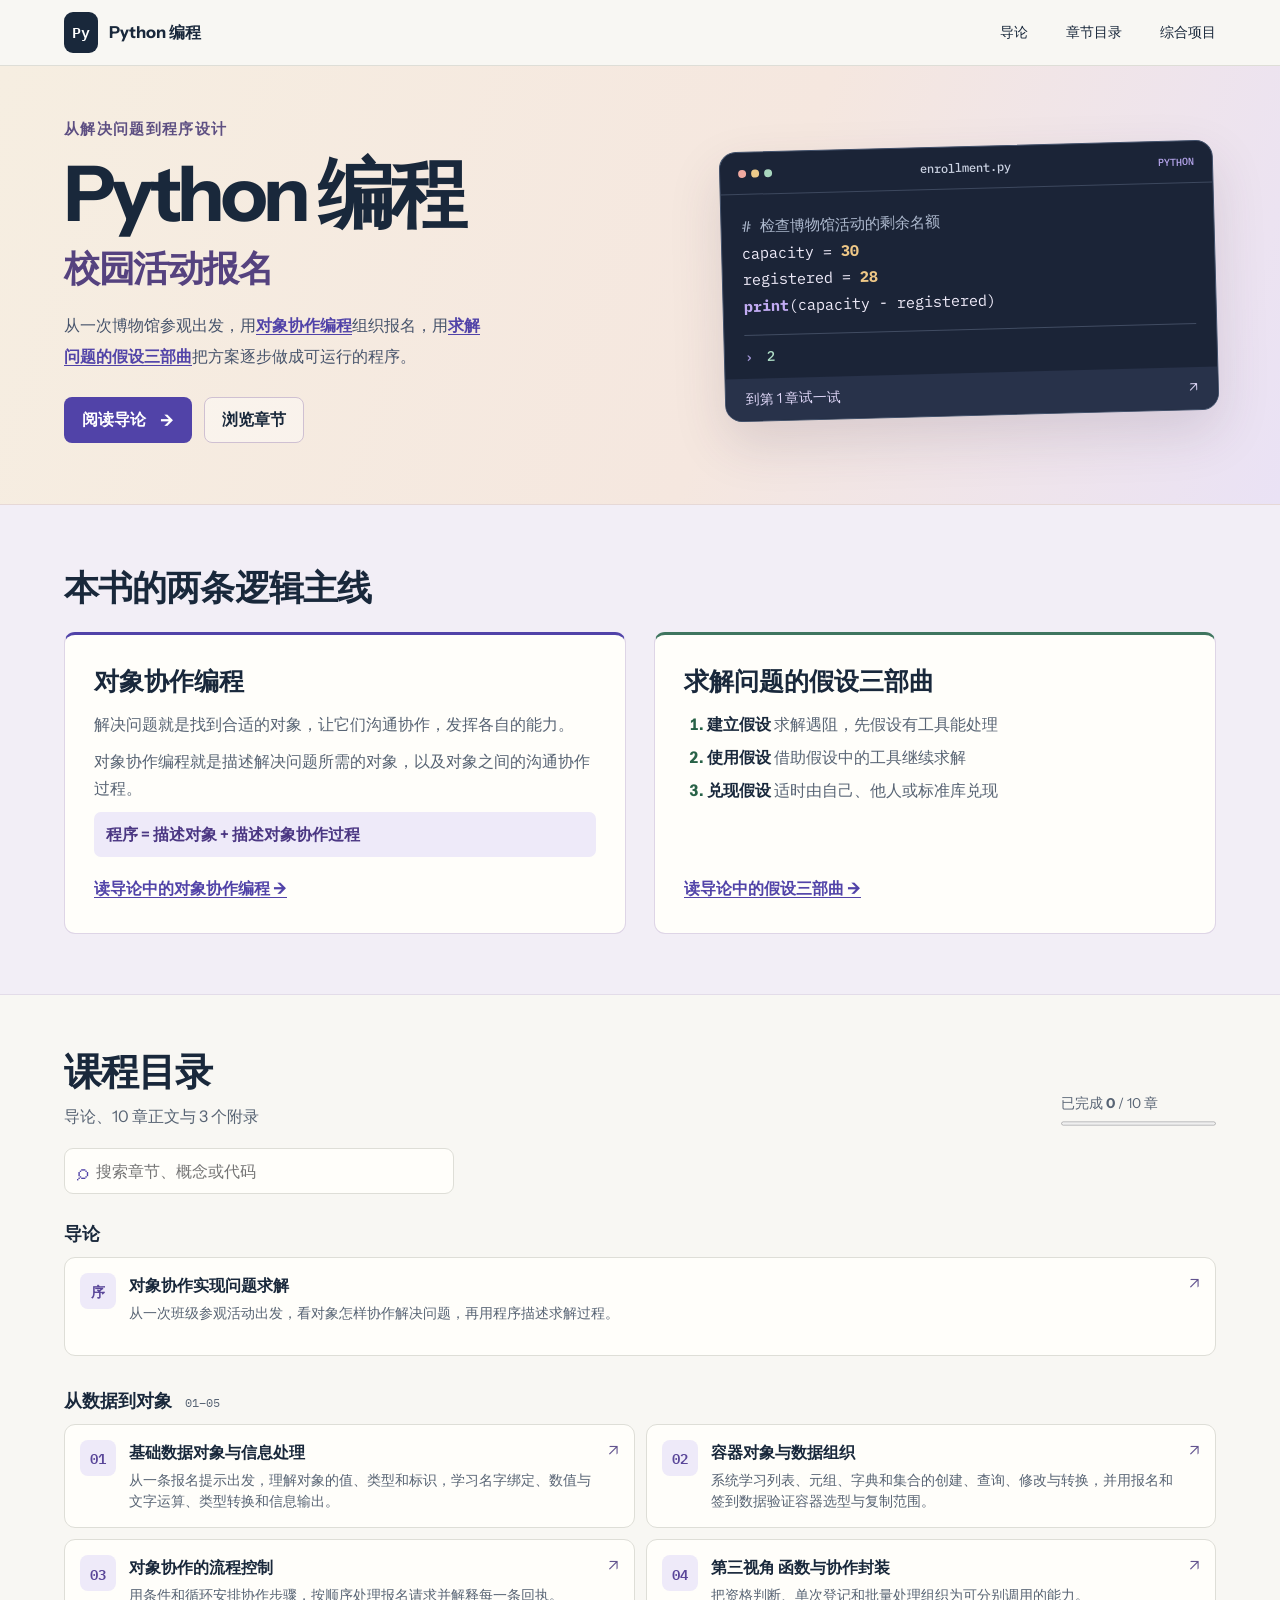
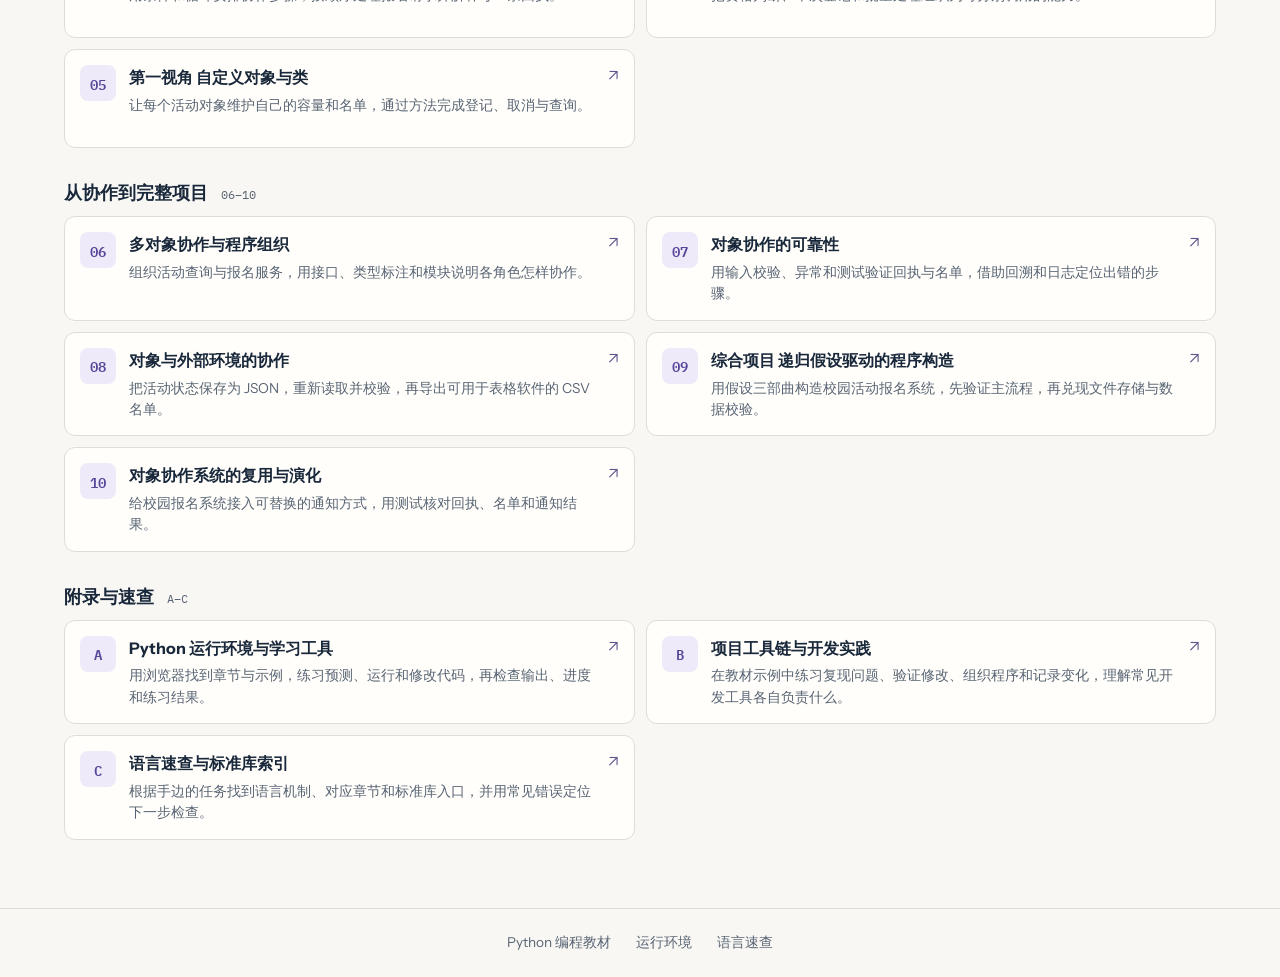
==== commit 253d8c8a: "重写导论的对象协作求解主线" ====
--- a/docs/index.html
+++ b/docs/index.html
@@ -45,7 +45,7 @@
     <h3>对象协作编程</h3>
     <p>解决问题就是找到合适的对象，让它们沟通协作，发挥各自的能力。</p>
     <p>对象协作编程就是描述解决问题所需的对象，以及对象之间的沟通协作过程。</p>
-    <p class="method-formula">程序 = 对象 + 对象协作过程</p>
+    <p class="method-formula">程序 = 描述对象 + 描述对象协作过程</p>
     <a class="method-link" href="chapter-00.html#section-2">读导论中的对象协作编程 <span aria-hidden="true">→</span></a>
    </article>
    <article class="method-card method-card-assumptions" id="assumption-trilogy">
@@ -67,9 +67,9 @@
  <label class="search" hidden><span aria-hidden="true">⌕</span><input type="search" placeholder="搜索章节、概念或代码" aria-label="搜索章节、概念或代码"></label>
  <p data-search-status role="status" hidden></p>
  <section class="catalog-group"><h3>导论</h3>
-<a class="chapter-card" href="chapter-00.html" data-search="导论 导论 从解决问题到程序设计 从一次班级参观活动出发，认识对象协作和假设三部曲，再看 Python 怎样表达求解思路。  学习程序设计，是为了让计算机帮助我们解决问题。面对一项任务，人先确定目标、分析条件、想出办法。把这个办法写成计算机能够理解和执行的形式，就形成了程序。把求解思路转化为程序的过程，就是编程。  程序要告诉计算机处理什么信息、在什么条件下做什么、各项工作怎样衔接。理解这些需要，才能看出语言里的数据类型、判断、循环、函数和类各自解决什么问题。  ## 0.1 一次班级参观活动  ### 有了车辆，活动就能办成吗  一个班级准备组织 30 名同学去博物馆参观。组织者要统计参加人数、确认场馆预约、联系车辆和驾驶员，还要通知集合时间与地点。即使车已经订好，参加者没收到集合地点，活动也无法准时开始。先得到报名人数，才能提出座位需求。先确认预约和接送时间，才能发出最终通知。  从解决问题的角度看，世界由各种对象组成。要把活动办成，先找到合适的对象，再安排它们沟通协作。这里的“找到”也包括建立新的记录、制作工具或安排服务。  ```text 解决问题 = 找到合适的对象          + 安排对象之间的沟通协作 ```  ### 什么是对象  同学、驾驶员和车辆是对象，报名名单和行程表也可以作为对象处理。认识一个对象，可以问它提供什么信息、处于什么状态、能承担什么职责。车辆有座位数和可用状态，驾驶员能接送乘客，报名名单记录已确认参加的人。  对象需要描述到什么程度，取决于问题。组织一次参观时，可能只需记录车辆能坐几人。安排一个长期运营的车队时，还需要记录每辆车的位置和服务时间。  ### 从需要的结果反推对象  确定对象时，可以从最后要交出的结果往回问。要发参观通知，需要已经确认的时间与地点。时间来自场馆预约和接送安排，地点需要和驾驶员、参加者约定。只有把这些信息各自交给合适的角色，通知里的内容才有依据。  | 要得到的结果 | 需要哪些信息 | 可以交给谁 | | --- | --- | --- | | 确认有多少人出行 | 每位同学的报名结果 | 由报名记录保存，由组织者汇总 | | 确认车辆够用 | 人数、各车座位数和可用时段 | 向运输方取得安排，再由组织者核对 | | 完成点名 | 已确认的名单、到场反馈 | 由组织者按名单核对 |  可以把“报名记录”看作一种负责保存信息的对象，把驾驶员看作能执行接送的对象。对象的状态也会随工作发生改变，例如某人从“尚未确认”变为“已报名”。设计时要说明哪些事件会改变状态，以及状态改变后谁需要知道。  ### 沟通协作怎样发生  组织者询问同学是否参加，收到回复后汇总人数，再向运输方查询车辆。运输方反馈可用座位后，组织者就能决定是否需要调整安排。信息传递、工作请求和结果反馈把各个对象连接起来。描述协作时，要说明谁做什么、何时做、依据什么判断，以及得到结果后怎样继续。  一次询问通常包含需要传给对方的信息，以及希望对方交回的结果。比如向运输方查询时，需要给出人数和预约时间。得到的答复可能是可用车辆，也可能是时段不合适。前者可用来核对座位，后者则需要重新安排。先把结果如何推动下一步写出来，再决定由哪些对象完成具体工作。  ## 0.2 描述对象行为和协作的两种视角  ### 第一视角 从对象自身描述行为  从驾驶员的角度，可以把接送写成一个任务。四个编号步骤都属于这个任务。每个步骤的具体工作再缩进一级，异常反馈则属于执行接送时的条件分支。  ```text 任务：按约定完成乘客接送     1. 输入         1.1 接收集合地点、目的地、接送时间和乘客名单。     2. 处理：准备接送         2.1 检查车辆，确认行驶路线。     3. 处理：执行接送         3.1 按约定的时间和路线接送乘客。         3.2 如果途中出现异常：             3.2.1 及时向组织者反馈情况。     4. 输出结果         4.1 向组织者报告接送是否完成。 ```  这种从对象本身出发的描述叫第一视角。它关注对象收到哪些信息、怎样完成职责、交出什么结果。  ### 第三视角 从外部组织协作  从整个活动的角度，可以这样安排驾驶员、参加者和博物馆之间的配合。  ```text 任务：组织班级参观博物馆     1. 输入         1.1 收集同学的报名信息，取得场馆可预约时段。     2. 处理：确认车辆和参观时段         2.1 汇总报名名单，按人数向运输方查询座位。         2.2 如果座位不足，调整用车安排，再核对座位。         2.3 确认接送时间后，向博物馆确认预约。     3. 处理：通知并执行行程         3.1 向参加者通知集合时间和地点。         3.2 出发前按名单点名，请驾驶员按约定接送。         3.3 完成参观后再次点名，组织返程。     4. 输出结果         4.1 向班级报告参观和返程的完成情况。 ```  这种从外部使用对象能力、安排多个对象共同完成任务的描述叫第三视角。组织者需要知道驾驶员能否按时接送，以及如何取得确认。驾驶员则需要知道怎样完成接送。两种视角共同说明一项工作怎样办成。  ### 两种视角怎样对接  当组织者发出接送请求，整体安排只需说明交给驾驶员哪些信息、何时能得到确认。驾驶员负责检查车况、选择路线、报告完成情况。这两部分以同一项约定衔接。以后更换驾驶员，只要仍按同一约定提供接送和反馈，原来的活动安排就可以继续使用。  对象自身可以负责检查与自己有关的条件。例如，车辆的座位数由运输方确认。涉及多项条件的取舍则由组织者完成，例如比较预约时段、可用车辆和参加者的集合时间。看到一项工作时，可以先问它只涉及一个角色的职责，还是需要把几个角色的结果接起来。  ### 从生活中的求解到程序  如果让计算机协助报名和出行安排，需要描述名单、人数、时间和座位等对象，还要描述怎样检查名额、更新名单和生成通知。把这两部分写成计算机能执行的形式，就得到程序。本书把这种理解和构造程序的方式称为对象协作编程模型。  ```text 程序 = 对象 + 对象协作过程 ```  ## 0.3 假设三部曲  遇到一项暂时缺少的能力，只要眼下还用不到真实结果，就可以先大胆假设它可用。说清它会交回什么，再把预期结果交给后续步骤，先完成整体方案。等到需要真实结果时，再兑现假设。  ### 先排出参观日程  班级已经约好参观时段，车辆还没订好。组织者可以先用暂定的接送时间排日程，其他准备工作也就可以开始了。  ```text 任务：拟定班级参观日程     1. 输入：报名人数、场馆预约时段和用车要求。     2. 处理：先拟定日程         2.1 建立假设：能取得符合要求的接送服务，             并得到发车、到馆和返程时间。         2.2 使用假设：用暂定的发车时间安排集合，             再把到馆和返程时间与预约时段衔接，排出参观日程。     3. 处理：发正式通知前兑现假设         3.1 与运输方确认车辆和实际接送时间。         3.2 按确认的时间核对日程，必要时调整。     4. 输出结果：已确认的参观日程和接送安排。 ```  程序设计中的兑现也有几种做法。可以自己实现所需能力，请别人按约定实现，或使用语言及现有程序库提供的功能。无论用哪种做法，都要检查实际结果是否符合约定。  ### 什么时候应当兑现  “能得到合适的接送安排”是一个起点。把它写成可以检验的假设，还需要说明要提供什么条件、会交回什么信息。在这个例子里，提供报名人数和预约时段，得到暂定的发车、到馆和返程时间。用这些具体结果就能继续排出集合与参观日程。  日程草案允许暂定时间。准备发正式通知时，参加者将按通知行动，这时应拿到实际接送安排。如果运输方给出的到馆时间晚于预约时间，组织者就要重排日程，再决定是否能发布通知。程序也可以先用可预期的数据检查主流程，在结果需要保存或对外使用前验证真实的实现。  ### 兑现遇到新困难时再用一次三部曲  在步骤 3.1 确认用车时，如果一辆车坐不下全班、需要分乘两辆车，组织者就多了一项工作。可以把乘车分组作为子任务，用同样的方法处理。  ```text 子任务：确定乘车分组（步骤 3.1）     3.1.1 建立假设：能按车辆座位数，为两辆车各取得一份乘车名单。     3.1.2 使用假设：用两份暂定名单，分别拟定各车的接送安排。     3.1.3 兑现假设：分配乘客并核对座位，把确认的分组交回用车任务。 ```  分组落实后，组织者就能继续确认接送安排，再用确认的时间核对参观日程。把同一套方法用到子任务上，就是递归使用假设三部曲。  ## 0.4 用两条线索理解程序构造  对象协作模型帮助我们确定需要哪些对象、它们各自做什么，以及工作怎样衔接。假设三部曲帮助我们在某项能力暂时缺少时继续设计，并在适当的时候补上它。  在报名系统里，可以先约定能读到活动容量和报名名单，用这两项信息设计名额检查与登记流程。等到要处理真实记录时，可以借助 Python 标准库读取文件，再按约定交回数据。第 9 章会演示这个过程。  递归使用假设三部曲发生在设计过程中。递归函数则是运行中的函数再次调用自身。报名系统可以用前一种方式设计，再用普通调用和循环实现。  还可以用一条具体情形检查设计。例如，名单只剩一个名额，两条请求先后到达。第一条结果应当更新名单，第二条则要依据更新后的名单判断。能说出每一步取得什么、修改什么、交出什么，就可以进一步选用合适的语言机制。  ## 0.5 从描述需要出发认识 Python 的语言功能  ### 描述对象 从一个数据到一种角色  最先遇到的需要是表达信息。参加人数、票价、活动名称和报名是否成功具有不同含义。Python 提供整数、浮点数、布尔值和字符串来表示这些信息，也提供一种专门的值表示某项信息缺失。给对象绑定名字，便于在后续步骤中引用它。  记录多起来，就要把对象组织起来。列表适合按顺序保存名单，元组可以把固定的一组值放在一起，字典可以按学号查找成绩，集合便于判断成员和去重。选择哪种容器，取决于信息之间的关系和需要进行的操作。  活动、课程或订单有自己的状态和职责。Python 可以用类定义这类对象，用属性保存信息，用方法描述对象自身的行为。更大的结构由多个对象组合而成，例如订单包含多个商品条目。几个名字也可以指向同一个对象。理解这一点，有助于判断一处修改会怎样影响使用同一对象的其他地方。  ### 描述协作 从一次操作到完整流程  最简单的协作是取得信息、进行计算、请求某项工作，再使用它的结果。Python 用表达式和运算符描述计算，用属性访问和方法调用使用对象的信息与行为。普通函数可以从外部处理信息或组织多个对象协作。  任务遇到不同情形，就需要条件判断。比如报名已满时应拒绝新申请。任务要对一批对象重复处理，就需要循环和迭代。比如逐个核对名单。资格检查、费用结算和通知生成等工作会在多处用到，可以把它们写成独立的函数，约定接收什么、交回什么。  ### 组织、检验并扩展协作  对象和函数逐渐增多时，可以用模块和包组织相关能力，用接口约定说明各部分怎样配合。输入有误、文件打不开或外部服务暂时不可用时，可以用异常处理规定失败时的行为，再借助测试、调试和日志检验结果。文件读写、资源管理和数据交换格式则让程序能够与外部环境交换信息。  需要更换通知方式或增加活动类型时，可以用组合、继承、多态或协议复用和替换能力。需要同时等待多个外部操作时，还可以学习异步协作。各章会在出现相应需求后逐步引入这些工具。下面的章节安排把这些需求、语言机制和学习任务对应起来。  ### 从任务推导需要使用的工具  | 求解时的问题 | 需要表达的内容 | 教材中学习的能力 | | --- | --- | --- | | 数据有哪些，彼此是什么关系 | 单个量、顺序、按编号查找、成员关系 | 基础对象、名字、容器 | | 一条请求该怎么处理 | 先做什么，满足条件后做什么，何时结束 | 表达式、条件、循环 | | 哪些工作在别处也会用到 | 一项独立能力的输入、输出和影响 | 普通函数 | | 谁负责维持某项状态 | 对象应记住的信息及允许的修改 | 类、属性和方法 | | 几个对象怎样一起完成工作 | 请求内容、结果与失败行为 | 接口、模块、异常和测试 | | 关闭程序以后如何继续 | 外部记录的格式、读取及恢复规则 | 路径、文件和资源管理 | | 如何验证并更换某项能力 | 不同实现共同遵守的行为 | 综合项目、组合、协议和异步协作 |  这些问题可以反复出现。一个处理文本的短程序可能只要基础对象和函数。一个要保存名单、重新打开并发送通知的系统，还需要明确状态、资源和失败发生在哪里。任务的变化决定要增加哪些工具。  ## 0.6 怎样沿着这条线索学习  每章先提出一项实际任务，尝试用已有知识处理，找出还缺少的描述能力，再学习相应的 Python 功能，最后实现并检验结果。已有条件足以解决时，可以直接做。遇到暂时无法实现的能力，从第 1 章起就可以用假设三部曲推进。  校园活动报名是全书的贯穿案例。成绩统计、文本处理和费用结算等短案例帮助读者把同一种方法用到其他问题。阅读时，可以先用自然语言说出有哪些对象、各自负责什么、怎样传递信息，再看 Python 如何表达这些步骤。  ### 沿同一份任务练到独立交付  | 学习阶段 | 动手完成的事 | 怎样确认自己学会了 | | --- | --- | --- | | 第 1–2 章 | 改一行报名人数，再试着选择和修改容器 | 能先预测输出，并解释改动影响了哪份数据 | | 第 3–4 章 | 跟踪一批请求，再把资格判断写成函数 | 回执顺序与最终名单都符合预期 | | 第 5–6 章 | 让活动各自维护名单，再接好目录和报名服务 | 同一个学号可在两场活动分别登记，查询失败时有明确回执 | | 第 7–8 章 | 让测试先暴露问题，再修复判断或保存流程 | 除了回执，还能核对失败前后的名单或文件 | | 第 9–10 章 | 自己实现余量查询和一种通知方式 | 按验收条件检查新功能、原报名规则与失败后的状态 |  ### 用一组结果检验自己的理解  先读案例里的任务和预期结果。中段讲到一个机制时，可以在独立例子里先预测输出，再在网页上运行。试着每次只改一个输入，观察是对象、状态、还是执行路径发生了变化。最后回到案例，解释为什么选用了这些对象和操作。  例如，学习“名额检查”时，可以分别想象只剩一个名额、没有名额和同一人再次报名。先写出预期回执和名单，再与示例结果核对。以后遇到借阅或预约任务，也可以照这个方式列出几种情形，看看已有的解法哪些能够直接使用。  ## 全书章节结构与教学安排  前两章表示和组织数据，第 3、4 章安排流程并封装处理能力，第 5、6 章构造对象并组织系统，第 7、8 章检验协作并使用外部资源，第 9、10 章完成和扩展一个综合项目。  ### 从数据到独立处理能力  - [第 1 章 基础数据对象与信息处理](01.md)。认识基础对象、名字绑定、运算和信息输出。用活动名称、人数和票价计算费用与剩余名额，生成一条报名提示。 - [第 2 章 容器对象与数据组织](02.md)。比较列表、元组、字典和集合的用途，理解引用、可变性与复制。为报名名单和活动配置选用合适的容器，验证修改时会影响哪些数据。 - [第 3 章 对象协作的流程控制](03.md)。用条件、循环和迭代表示协作步骤。批量处理报名请求，核对重复、满员和正常报名时的结果。 - [第 4 章 第三视角 函数与协作封装](04.md)。学习参数、返回值和函数作为对象的用法。把资格检查、单次登记与批量处理组织成可分别调用和检验的能力。  ### 从专属对象到可靠协作  - [第 5 章 第一视角 自定义对象与类](05.md)。学习类、实例、属性和方法。构造能维护容量与名单的活动对象，验证不同活动独立管理各自的状态。 - [第 6 章 多对象协作与程序组织](06.md)。学习对象组合、接口约定、类型标注和模块组织。划分活动、查询和报名服务的职责，并说明各部分如何交换信息。 - [第 7 章 对象协作的可靠性](07.md)。学习输入校验、异常、调试、测试和日志。为正常与失败情形编写检查，验证返回结果和报名状态。 - [第 8 章 对象与外部环境的协作](08.md)。学习路径、文件读写、资源管理及常见的数据交换格式。保存和恢复报名数据，并生成可在表格软件中打开的名单。  ### 构造并扩展完整系统  - [第 9 章 综合项目 递归假设驱动的程序构造](09.md)。明确目标与验收条件，先用内存中的记录验证主流程，再逐层兑现文件存储和数据检查的假设。交付能够运行和验证的校园活动报名系统。 - [第 10 章 对象协作系统的复用与演化](10.md)。学习用组合和协议替换能力，了解装饰器和异步协作。更换报名通知方式，再用测试检查原有报名规则。  按需查阅三个附录。第 1 章开始时可查[附录 A 运行环境与学习工具](A.md)。从函数和模块实践开始，可查[附录 B 项目工具链与开发实践](B.md)。遇到语言机制或标准库用法时，可查[附录 C 语言速查与标准库索引](C.md)。">
+<a class="chapter-card" href="chapter-00.html" data-search="导论 对象协作实现问题求解 从一次班级参观活动出发，看对象怎样协作解决问题，再用程序描述求解过程。  ## 0.1 一次班级参观活动  班级准备组织 30 名同学参观博物馆。出发前，组织者要确认谁参加、什么时候可以入馆、怎样接送，再把集合时间和地点通知给同学。  ### 找到能承担各项工作的对象  组织者先请同学确认是否参加，把答复汇成报名名单。安排接送时，可以向运输方查询有哪些车、能坐几人。确认参观时间时，需要向博物馆询问可预约时段。  | 要得到的结果 | 需要哪些信息 | 可以交给谁 | | --- | --- | --- | | 确认出行人数 | 每位同学的报名答复 | 同学提供答复，报名名单保留汇总结果 | | 确认接送安排 | 人数、车辆座位数和可用时间 | 运输方提供车辆安排，驾驶员按约定接送 | | 发出参观通知 | 预约时段、接送时间和集合地点 | 博物馆确认时段，组织者汇总安排并通知同学 |  同学、车辆、驾驶员和博物馆都可以看作对象。报名名单和行程表也是对象，它们保存后续工作要用的信息。了解一个对象，要看它能提供什么信息、处于什么状态、能做什么。安排用车时，需要知道车辆的座位数和可用时间。  ### 让一个对象的结果交给下一个对象  报名名单汇总出 30 人，组织者就能向运输方提出座位需求。运输方交回可用车辆和接送时间，组织者拿这些结果同博物馆的预约时段核对。若座位不足，就继续协调车辆。确认能按时到达后，组织者把集合地点和出发时间通知给同学和驾驶员，到出发时再用报名名单点名。  在这次活动里，同学的答复帮助组织者确定人数，人数决定座位需求，车辆和场馆的时间共同决定什么时候出发。对象通过交换信息和交接工作，把各自的能力用到了同一个任务中。  ### 用对象和协作看待问题  从求解问题的角度看，世界由各种对象组成。面对一项任务，可以从目标出发，找到合适的对象，必要时建立名单、记录或其他工具，再让它们沟通协作，发挥各自的能力。图书借阅也可以这样分析。读者提供书号，馆藏目录交回可借状态，借阅服务据此办理登记。  ```text 解决问题 = 找到合适的对象 + 安排对象协作 ```  ## 0.2 对象协作编程模型  如果请计算机协助办理报名，就要把这套求解办法写成计算机能执行的描述。以一次报名为例，要描述的对象包括活动、报名名单和一条带学号的请求。活动有容量，名单记录已确认参加的同学。  对象怎样配合也要写清楚。收到请求后，先用学号查名单，再检查活动名额。符合条件时更新名单，最后把处理结果交回。这样，程序既说明了求解需要哪些对象，也说明了各对象怎样交换信息、完成工作。这就是本书的对象协作编程模型。  ```text 程序 = 描述对象 + 描述对象协作过程 ```  ### 第一视角 从对象自身描述行为  从驾驶员的角度，可以把接送写成一个任务。四个编号步骤都属于这个任务。每个步骤的具体工作再缩进一级，异常反馈则属于执行接送时的条件分支。  ```text 任务：按约定完成乘客接送     1. 输入         1.1 接收集合地点、目的地、接送时间和乘客名单。     2. 处理：准备接送         2.1 检查车辆，确认行驶路线。     3. 处理：执行接送         3.1 按约定的时间和路线接送乘客。         3.2 如果途中出现异常：             3.2.1 及时向组织者反馈情况。     4. 输出结果         4.1 向组织者报告接送是否完成。 ```  这种从对象本身出发的描述叫第一视角。它关注对象收到哪些信息、怎样完成职责、交出什么结果。  ### 第三视角 从外部组织协作  从整个活动的角度，可以这样安排驾驶员、参加者和博物馆之间的配合。  ```text 任务：组织班级参观博物馆     1. 输入         1.1 收集同学的报名信息，取得场馆可预约时段。     2. 处理：确认车辆和参观时段         2.1 汇总报名名单，按人数向运输方查询座位。         2.2 如果座位不足，调整用车安排，再核对座位。         2.3 确认接送时间后，向博物馆确认预约。     3. 处理：通知并执行行程         3.1 向参加者通知集合时间和地点。         3.2 出发前按名单点名，请驾驶员按约定接送。         3.3 完成参观后再次点名，组织返程。     4. 输出结果         4.1 向班级报告参观和返程的完成情况。 ```  这种从外部使用对象能力、安排多个对象共同完成任务的描述叫第三视角。组织者需要知道驾驶员能否按时接送，以及如何取得确认。驾驶员则需要知道怎样完成接送。两种视角共同说明一项工作怎样办成。  ### 两种视角怎样对接  当组织者发出接送请求，整体安排只需说明交给驾驶员哪些信息、何时能得到确认。驾驶员负责检查车况、选择路线、报告完成情况。这两部分以同一项约定衔接。以后更换驾驶员，只要仍按同一约定提供接送和反馈，原来的活动安排就可以继续使用。  对象自身可以负责检查与自己有关的条件。例如，车辆的座位数由运输方确认。涉及多项条件的取舍则由组织者完成，例如比较预约时段、可用车辆和参加者的集合时间。看到一项工作时，可以先问它只涉及一个角色的职责，还是需要把几个角色的结果接起来。  ## 0.3 假设三部曲  遇到一项暂时缺少的能力，只要眼下还用不到真实结果，就可以先大胆假设它可用。说清它会交回什么，再把预期结果交给后续步骤，先完成整体方案。等到需要真实结果时，再兑现假设。  ### 先排出参观日程  班级已经约好参观时段，车辆还没订好。组织者可以先用暂定的接送时间排日程，其他准备工作也就可以开始了。  ```text 任务：拟定班级参观日程     1. 输入：报名人数、场馆预约时段和用车要求。     2. 处理：先拟定日程         2.1 建立假设：能取得符合要求的接送服务，             并得到发车、到馆和返程时间。         2.2 使用假设：用暂定的发车时间安排集合，             再把到馆和返程时间与预约时段衔接，排出参观日程。     3. 处理：发正式通知前兑现假设         3.1 与运输方确认车辆和实际接送时间。         3.2 按确认的时间核对日程，必要时调整。     4. 输出结果：已确认的参观日程和接送安排。 ```  程序设计中的兑现也有几种做法。可以自己实现所需能力，请别人按约定实现，或使用语言及现有程序库提供的功能。无论用哪种做法，都要检查实际结果是否符合约定。  ### 什么时候应当兑现  “能得到合适的接送安排”是一个起点。把它写成可以检验的假设，还需要说明要提供什么条件、会交回什么信息。在这个例子里，提供报名人数和预约时段，得到暂定的发车、到馆和返程时间。用这些具体结果就能继续排出集合与参观日程。  日程草案允许暂定时间。准备发正式通知时，参加者将按通知行动，这时应拿到实际接送安排。如果运输方给出的到馆时间晚于预约时间，组织者就要重排日程，再决定是否能发布通知。程序也可以先用可预期的数据检查主流程，在结果需要保存或对外使用前验证真实的实现。  ### 兑现遇到新困难时再用一次三部曲  在步骤 3.1 确认用车时，如果一辆车坐不下全班、需要分乘两辆车，组织者就多了一项工作。可以把乘车分组作为子任务，用同样的方法处理。  ```text 子任务：确定乘车分组（步骤 3.1）     3.1.1 建立假设：能按车辆座位数，为两辆车各取得一份乘车名单。     3.1.2 使用假设：用两份暂定名单，分别拟定各车的接送安排。     3.1.3 兑现假设：分配乘客并核对座位，把确认的分组交回用车任务。 ```  分组落实后，组织者就能继续确认接送安排，再用确认的时间核对参观日程。把同一套方法用到子任务上，就是递归使用假设三部曲。  ## 0.4 用两条线索理解程序构造  对象协作模型帮助我们确定需要哪些对象、它们各自做什么，以及工作怎样衔接。假设三部曲帮助我们在某项能力暂时缺少时继续设计，并在适当的时候补上它。  在报名系统里，可以先约定能读到活动容量和报名名单，用这两项信息设计名额检查与登记流程。等到要处理真实记录时，可以借助 Python 标准库读取文件，再按约定交回数据。第 9 章会演示这个过程。  递归使用假设三部曲发生在设计过程中。递归函数则是运行中的函数再次调用自身。报名系统可以用前一种方式设计，再用普通调用和循环实现。  还可以用一条具体情形检查设计。例如，名单只剩一个名额，两条请求先后到达。第一条结果应当更新名单，第二条则要依据更新后的名单判断。能说出每一步取得什么、修改什么、交出什么，就可以进一步选用合适的语言机制。  ## 0.5 从描述需要出发认识 Python 的语言功能  ### 描述对象 从一个数据到一种角色  最先遇到的需要是表达信息。参加人数、票价、活动名称和报名是否成功具有不同含义。Python 提供整数、浮点数、布尔值和字符串来表示这些信息，也提供一种专门的值表示某项信息缺失。给对象绑定名字，便于在后续步骤中引用它。  记录多起来，就要把对象组织起来。列表适合按顺序保存名单，元组可以把固定的一组值放在一起，字典可以按学号查找成绩，集合便于判断成员和去重。选择哪种容器，取决于信息之间的关系和需要进行的操作。  活动、课程或订单有自己的状态和职责。Python 可以用类定义这类对象，用属性保存信息，用方法描述对象自身的行为。更大的结构由多个对象组合而成，例如订单包含多个商品条目。几个名字也可以指向同一个对象。理解这一点，有助于判断一处修改会怎样影响使用同一对象的其他地方。  ### 描述协作 从一次操作到完整流程  最简单的协作是取得信息、进行计算、请求某项工作，再使用它的结果。Python 用表达式和运算符描述计算，用属性访问和方法调用使用对象的信息与行为。普通函数可以从外部处理信息或组织多个对象协作。  任务遇到不同情形，就需要条件判断。比如报名已满时应拒绝新申请。任务要对一批对象重复处理，就需要循环和迭代。比如逐个核对名单。资格检查、费用结算和通知生成等工作会在多处用到，可以把它们写成独立的函数，约定接收什么、交回什么。  ### 组织、检验并扩展协作  对象和函数逐渐增多时，可以用模块和包组织相关能力，用接口约定说明各部分怎样配合。输入有误、文件打不开或外部服务暂时不可用时，可以用异常处理规定失败时的行为，再借助测试、调试和日志检验结果。文件读写、资源管理和数据交换格式则让程序能够与外部环境交换信息。  需要更换通知方式或增加活动类型时，可以用组合、继承、多态或协议复用和替换能力。需要同时等待多个外部操作时，还可以学习异步协作。各章会在出现相应需求后逐步引入这些工具。下面的章节安排把这些需求、语言机制和学习任务对应起来。  ### 从任务推导需要使用的工具  | 求解时的问题 | 需要表达的内容 | 教材中学习的能力 | | --- | --- | --- | | 数据有哪些，彼此是什么关系 | 单个量、顺序、按编号查找、成员关系 | 基础对象、名字、容器 | | 一条请求该怎么处理 | 先做什么，满足条件后做什么，何时结束 | 表达式、条件、循环 | | 哪些工作在别处也会用到 | 一项独立能力的输入、输出和影响 | 普通函数 | | 谁负责维持某项状态 | 对象应记住的信息及允许的修改 | 类、属性和方法 | | 几个对象怎样一起完成工作 | 请求内容、结果与失败行为 | 接口、模块、异常和测试 | | 关闭程序以后如何继续 | 外部记录的格式、读取及恢复规则 | 路径、文件和资源管理 | | 如何验证并更换某项能力 | 不同实现共同遵守的行为 | 综合项目、组合、协议和异步协作 |  这些问题可以反复出现。一个处理文本的短程序可能只要基础对象和函数。一个要保存名单、重新打开并发送通知的系统，还需要明确状态、资源和失败发生在哪里。任务的变化决定要增加哪些工具。  ## 0.6 怎样沿着这条线索学习  每章先提出一项实际任务，尝试用已有知识处理，找出还缺少的描述能力，再学习相应的 Python 功能，最后实现并检验结果。已有条件足以解决时，可以直接做。遇到暂时无法实现的能力，从第 1 章起就可以用假设三部曲推进。  校园活动报名是全书的贯穿案例。成绩统计、文本处理和费用结算等短案例帮助读者把同一种方法用到其他问题。阅读时，可以先用自然语言说出有哪些对象、各自负责什么、怎样传递信息，再看 Python 如何表达这些步骤。  ### 沿同一份任务练到独立交付  | 学习阶段 | 动手完成的事 | 怎样确认自己学会了 | | --- | --- | --- | | 第 1–2 章 | 改一行报名人数，再试着选择和修改容器 | 能先预测输出，并解释改动影响了哪份数据 | | 第 3–4 章 | 跟踪一批请求，再把资格判断写成函数 | 回执顺序与最终名单都符合预期 | | 第 5–6 章 | 让活动各自维护名单，再接好目录和报名服务 | 同一个学号可在两场活动分别登记，查询失败时有明确回执 | | 第 7–8 章 | 让测试先暴露问题，再修复判断或保存流程 | 除了回执，还能核对失败前后的名单或文件 | | 第 9–10 章 | 自己实现余量查询和一种通知方式 | 按验收条件检查新功能、原报名规则与失败后的状态 |  ### 用一组结果检验自己的理解  先读案例里的任务和预期结果。中段讲到一个机制时，可以在独立例子里先预测输出，再在网页上运行。试着每次只改一个输入，观察是对象、状态、还是执行路径发生了变化。最后回到案例，解释为什么选用了这些对象和操作。  例如，学习“名额检查”时，可以分别想象只剩一个名额、没有名额和同一人再次报名。先写出预期回执和名单，再与示例结果核对。以后遇到借阅或预约任务，也可以照这个方式列出几种情形，看看已有的解法哪些能够直接使用。  ## 全书章节结构与教学安排  前两章表示和组织数据，第 3、4 章安排流程并封装处理能力，第 5、6 章构造对象并组织系统，第 7、8 章检验协作并使用外部资源，第 9、10 章完成和扩展一个综合项目。  ### 从数据到独立处理能力  - [第 1 章 基础数据对象与信息处理](01.md)。认识基础对象、名字绑定、运算和信息输出。用活动名称、人数和票价计算费用与剩余名额，生成一条报名提示。 - [第 2 章 容器对象与数据组织](02.md)。比较列表、元组、字典和集合的用途，理解引用、可变性与复制。为报名名单和活动配置选用合适的容器，验证修改时会影响哪些数据。 - [第 3 章 对象协作的流程控制](03.md)。用条件、循环和迭代表示协作步骤。批量处理报名请求，核对重复、满员和正常报名时的结果。 - [第 4 章 第三视角 函数与协作封装](04.md)。学习参数、返回值和函数作为对象的用法。把资格检查、单次登记与批量处理组织成可分别调用和检验的能力。  ### 从专属对象到可靠协作  - [第 5 章 第一视角 自定义对象与类](05.md)。学习类、实例、属性和方法。构造能维护容量与名单的活动对象，验证不同活动独立管理各自的状态。 - [第 6 章 多对象协作与程序组织](06.md)。学习对象组合、接口约定、类型标注和模块组织。划分活动、查询和报名服务的职责，并说明各部分如何交换信息。 - [第 7 章 对象协作的可靠性](07.md)。学习输入校验、异常、调试、测试和日志。为正常与失败情形编写检查，验证返回结果和报名状态。 - [第 8 章 对象与外部环境的协作](08.md)。学习路径、文件读写、资源管理及常见的数据交换格式。保存和恢复报名数据，并生成可在表格软件中打开的名单。  ### 构造并扩展完整系统  - [第 9 章 综合项目 递归假设驱动的程序构造](09.md)。明确目标与验收条件，先用内存中的记录验证主流程，再逐层兑现文件存储和数据检查的假设。交付能够运行和验证的校园活动报名系统。 - [第 10 章 对象协作系统的复用与演化](10.md)。学习用组合和协议替换能力，了解装饰器和异步协作。更换报名通知方式，再用测试检查原有报名规则。  按需查阅三个附录。第 1 章开始时可查[附录 A 运行环境与学习工具](A.md)。从函数和模块实践开始，可查[附录 B 项目工具链与开发实践](B.md)。遇到语言机制或标准库用法时，可查[附录 C 语言速查与标准库索引](C.md)。">
  <span class="chapter-num">序</span>
- <span class="chapter-info"><strong>从解决问题到程序设计</strong><span>从一次班级参观活动出发，认识对象协作和假设三部曲，再看 Python 怎样表达求解思路。</span></span>
+ <span class="chapter-info"><strong>对象协作实现问题求解</strong><span>从一次班级参观活动出发，看对象怎样协作解决问题，再用程序描述求解过程。</span></span>
  <span class="card-arrow" data-done="00" aria-hidden="true">↗</span>
 </a></section>
 <section class="catalog-group"><h3>从数据到对象 <small>01–05</small></h3><div>
